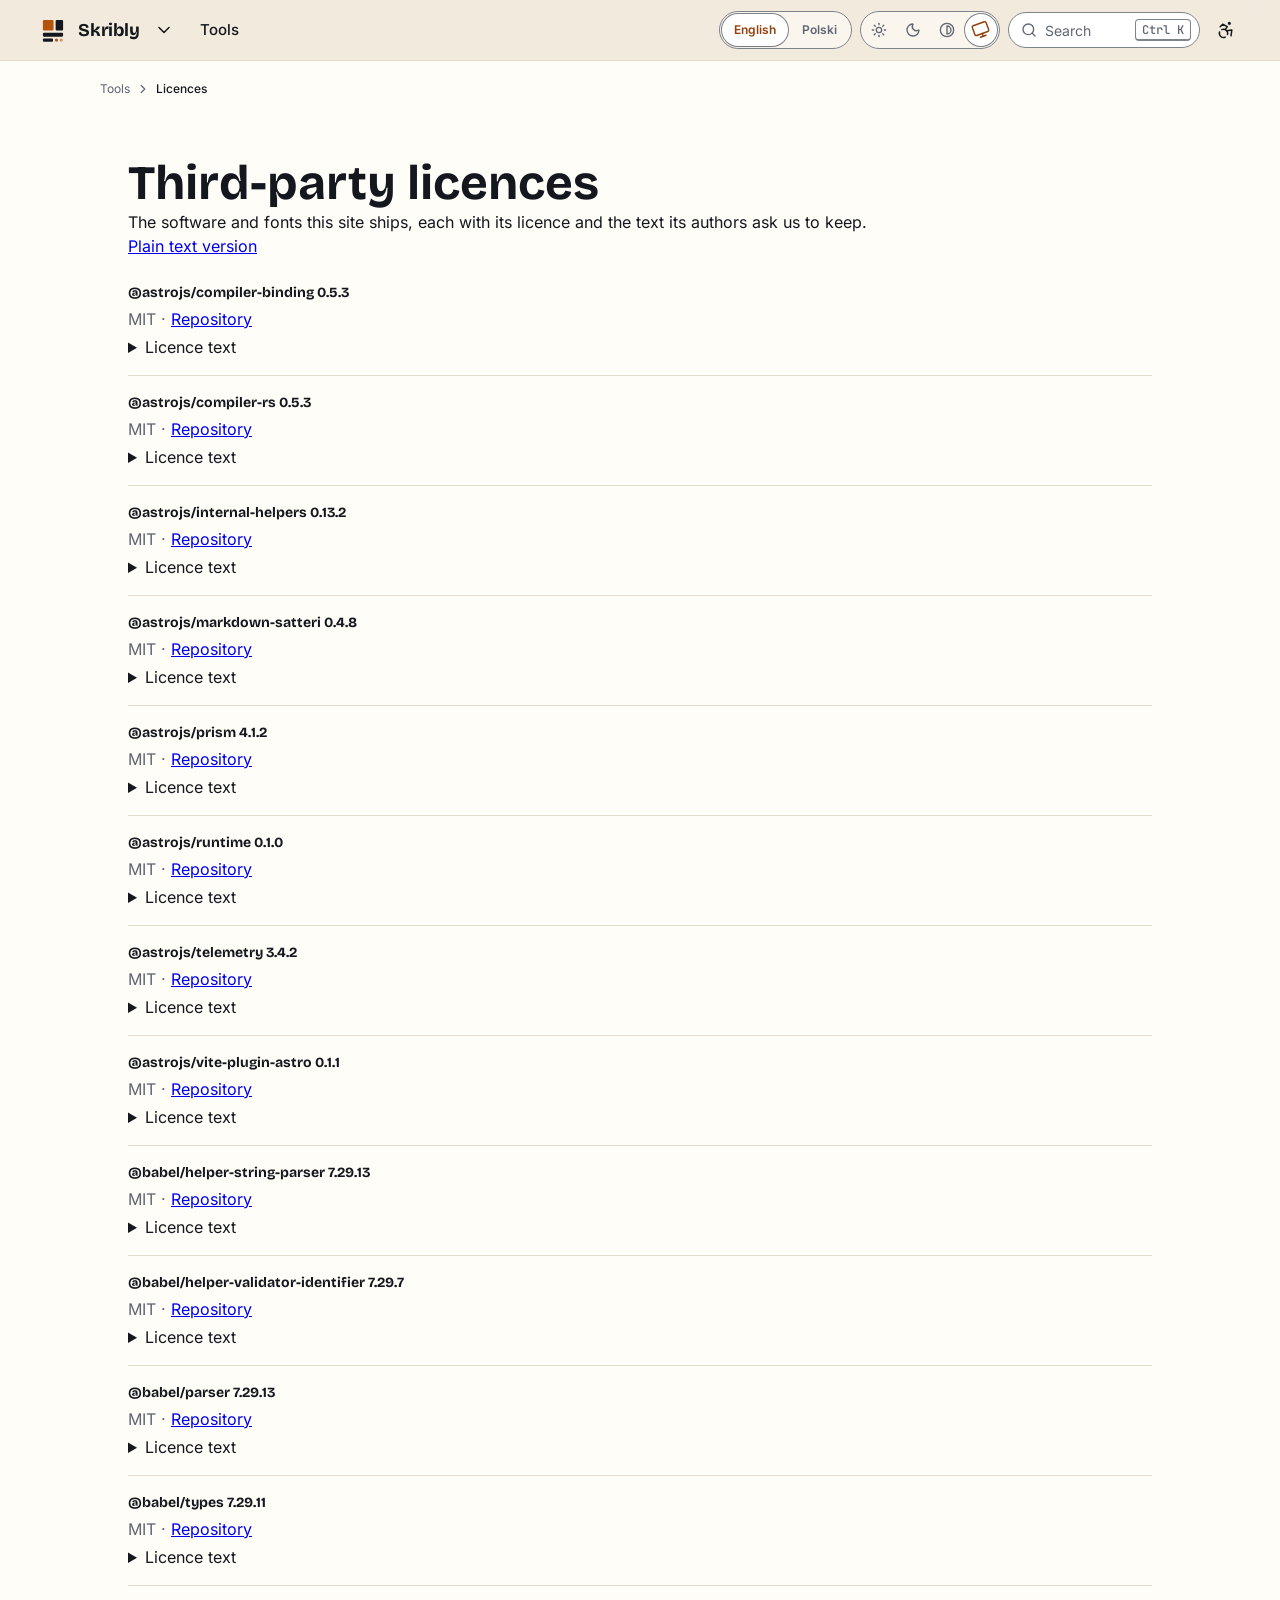
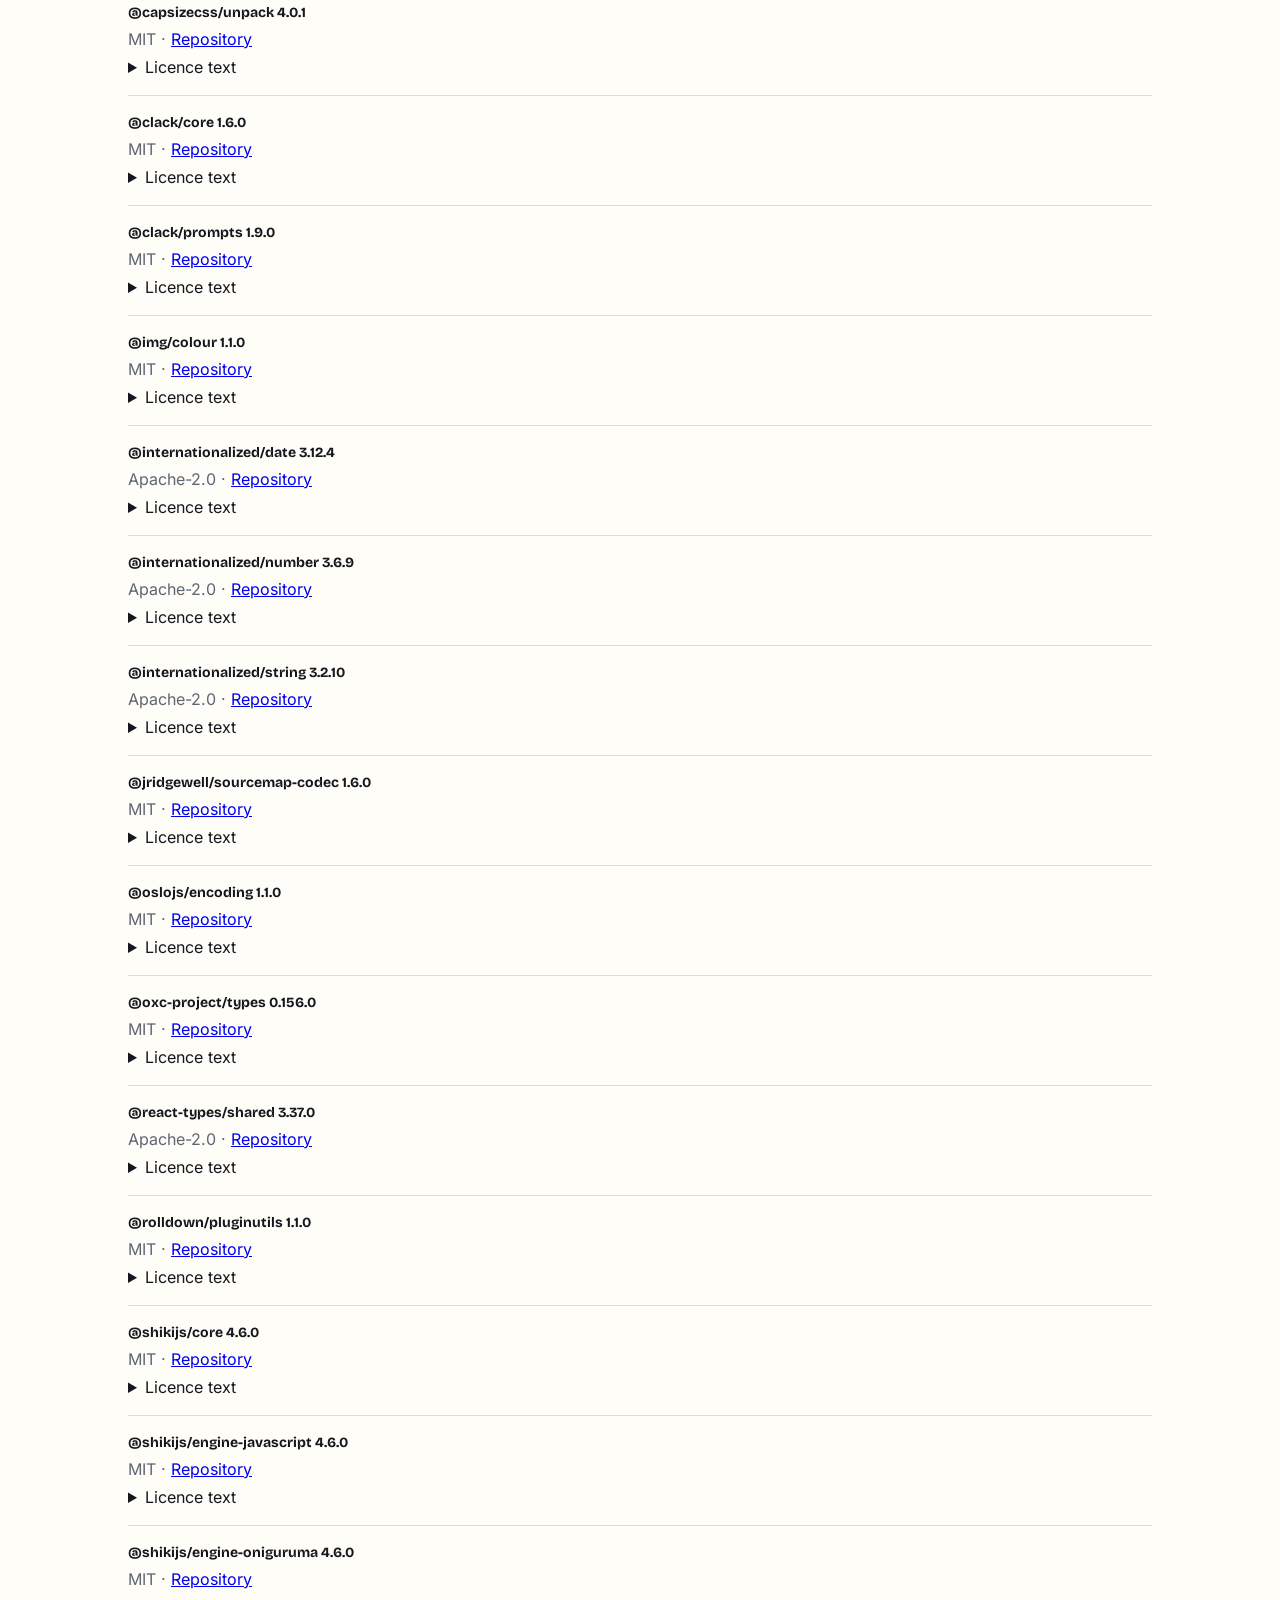
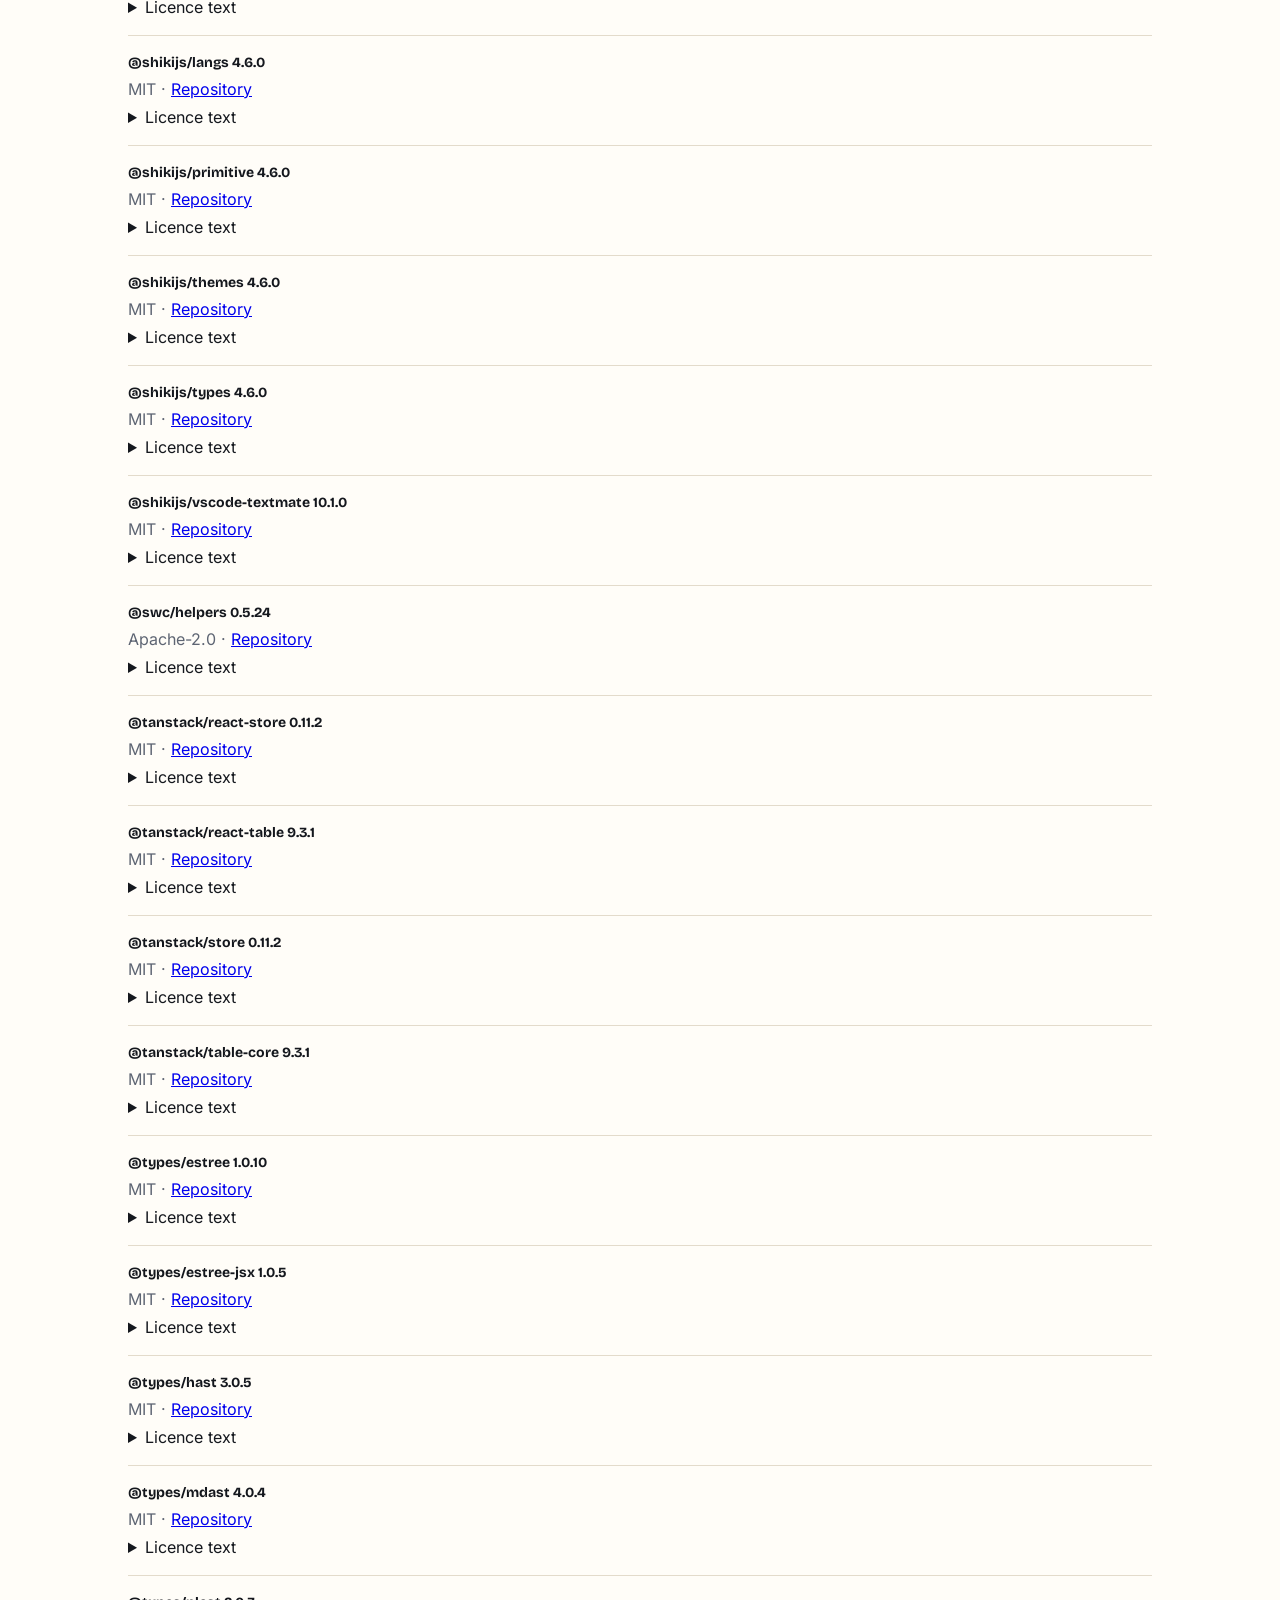
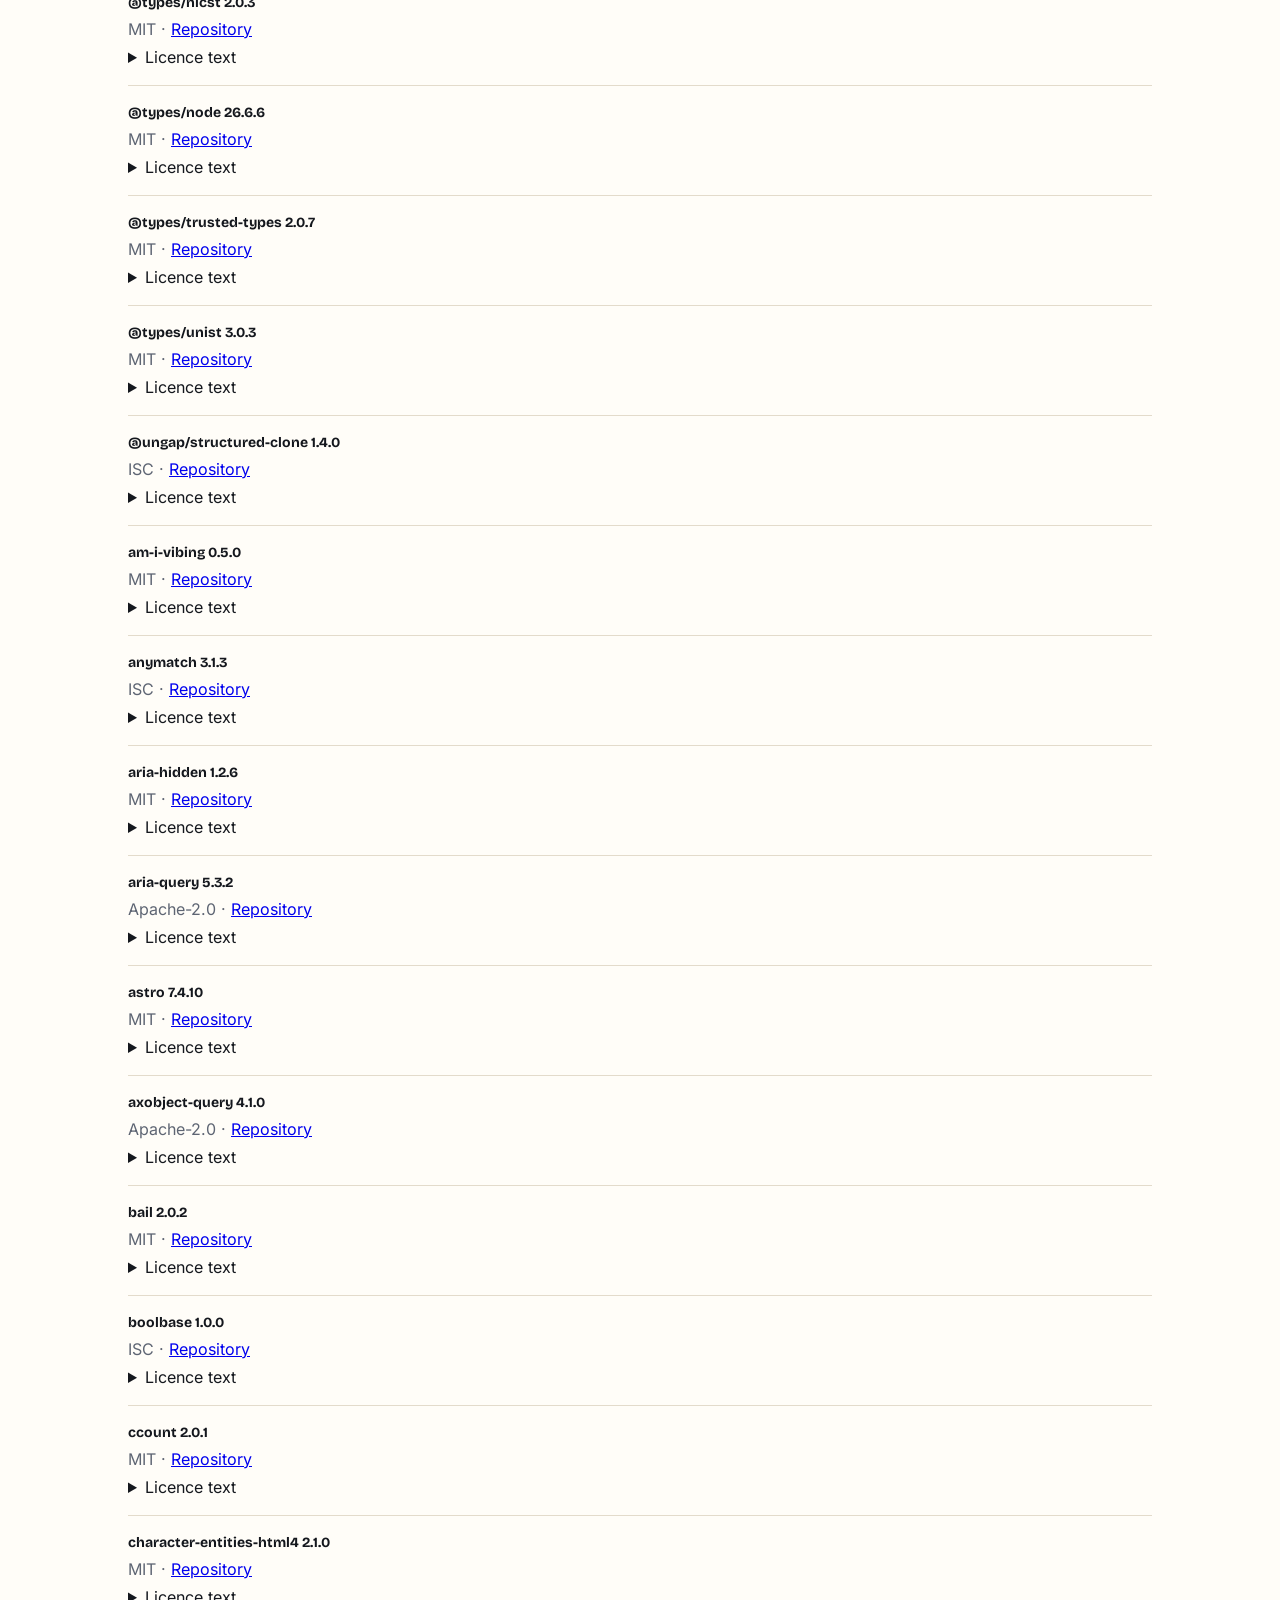
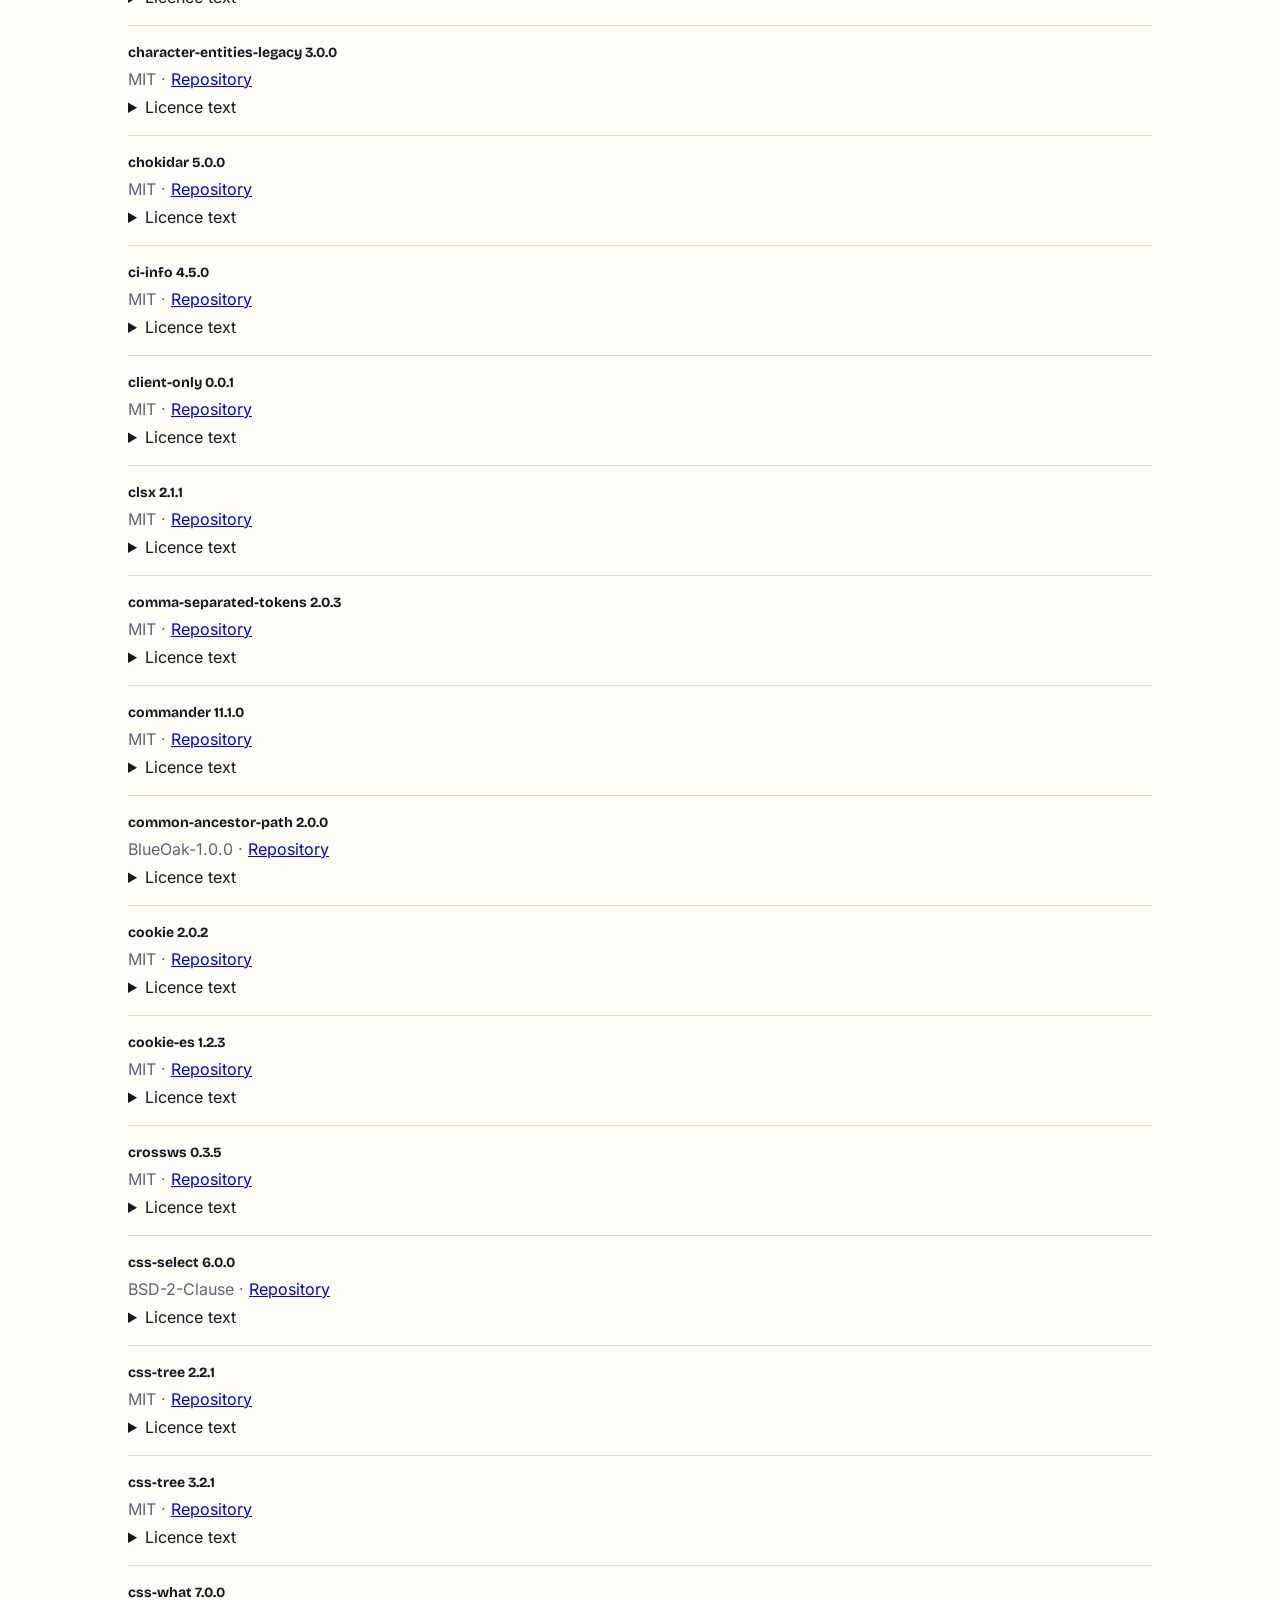
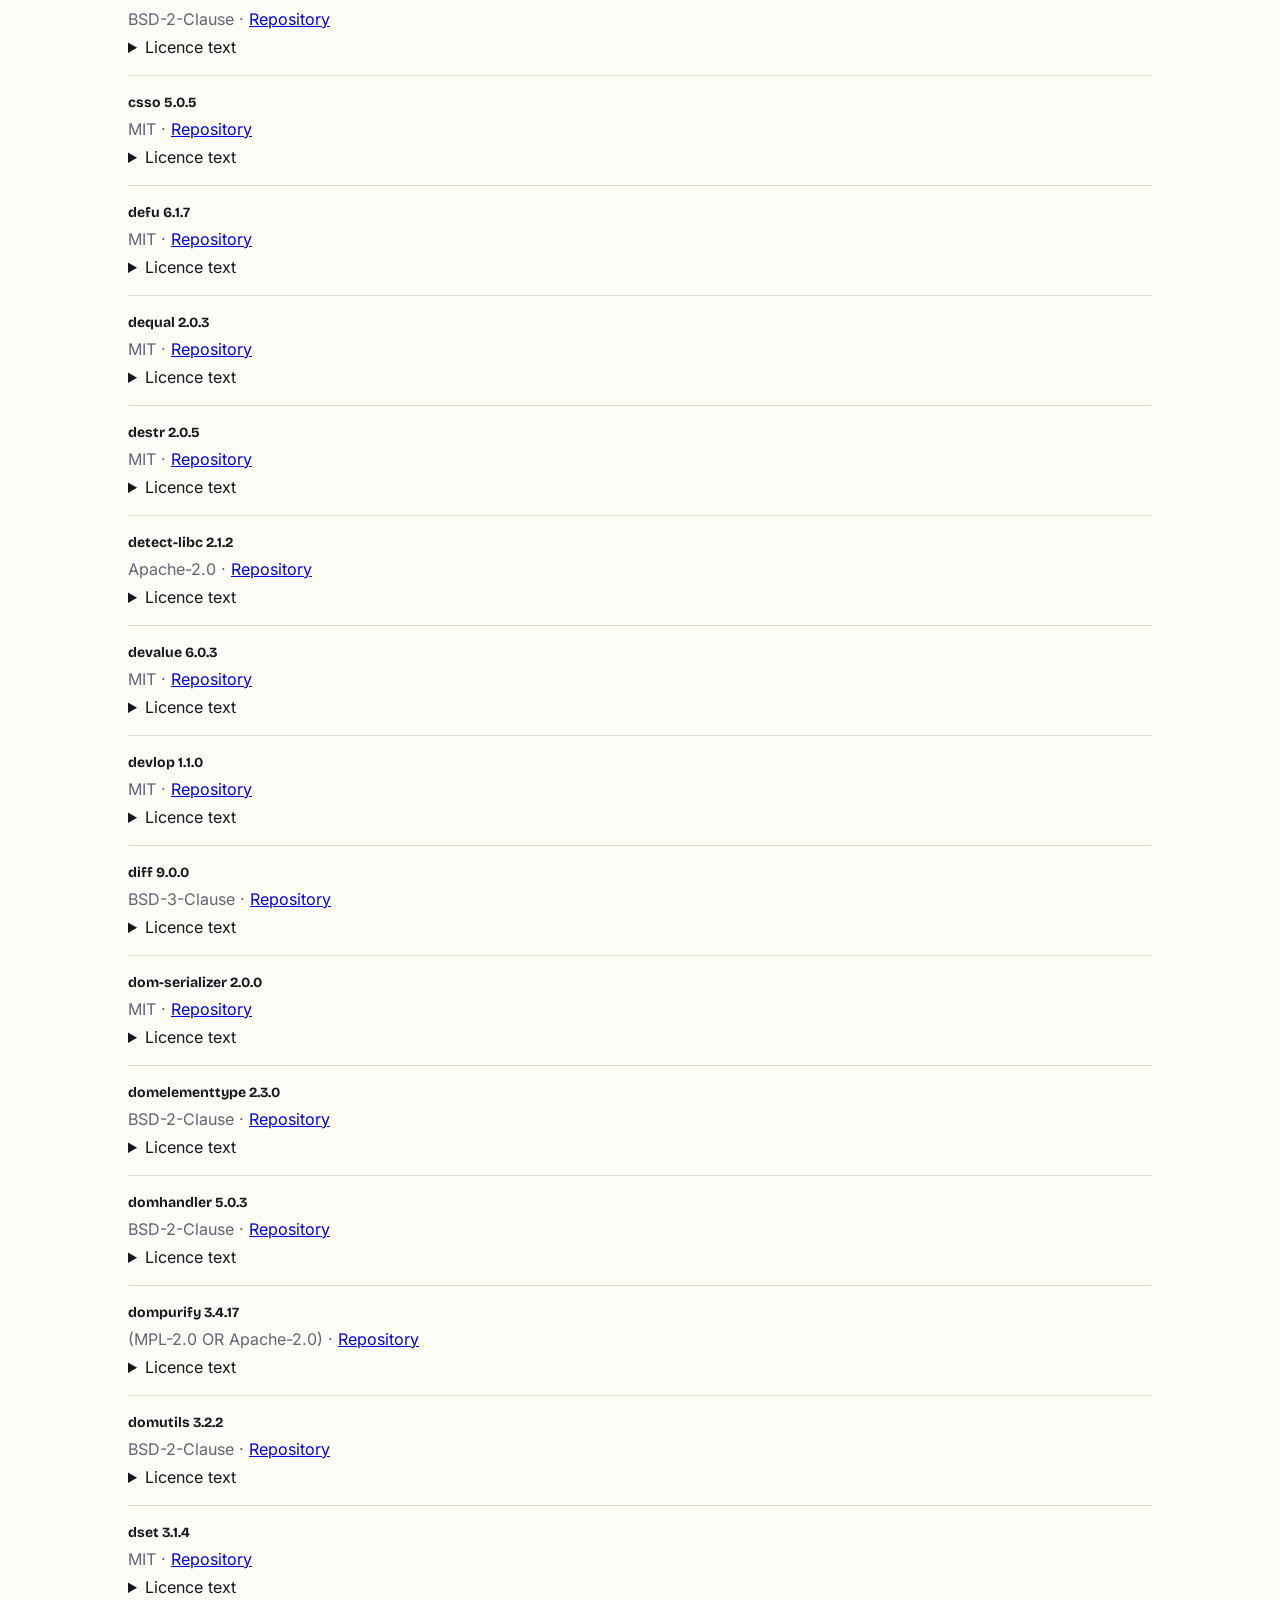
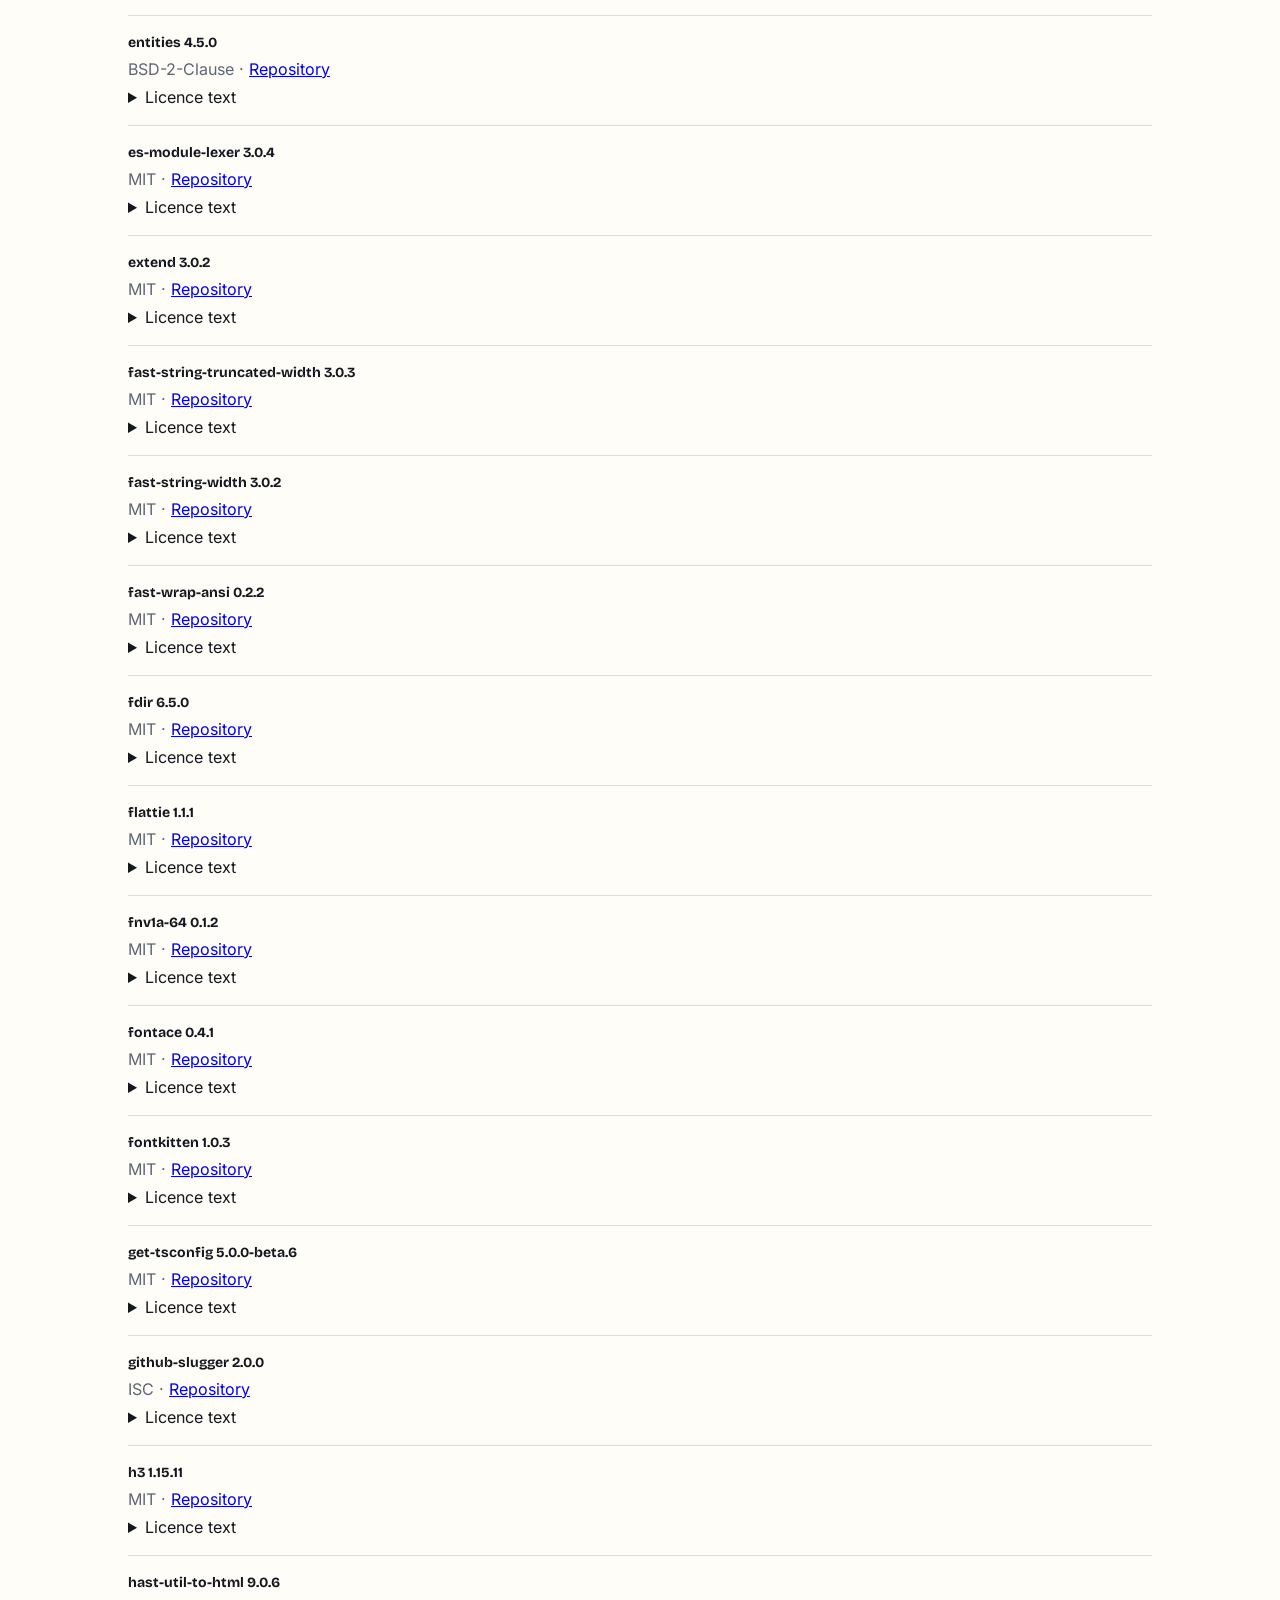
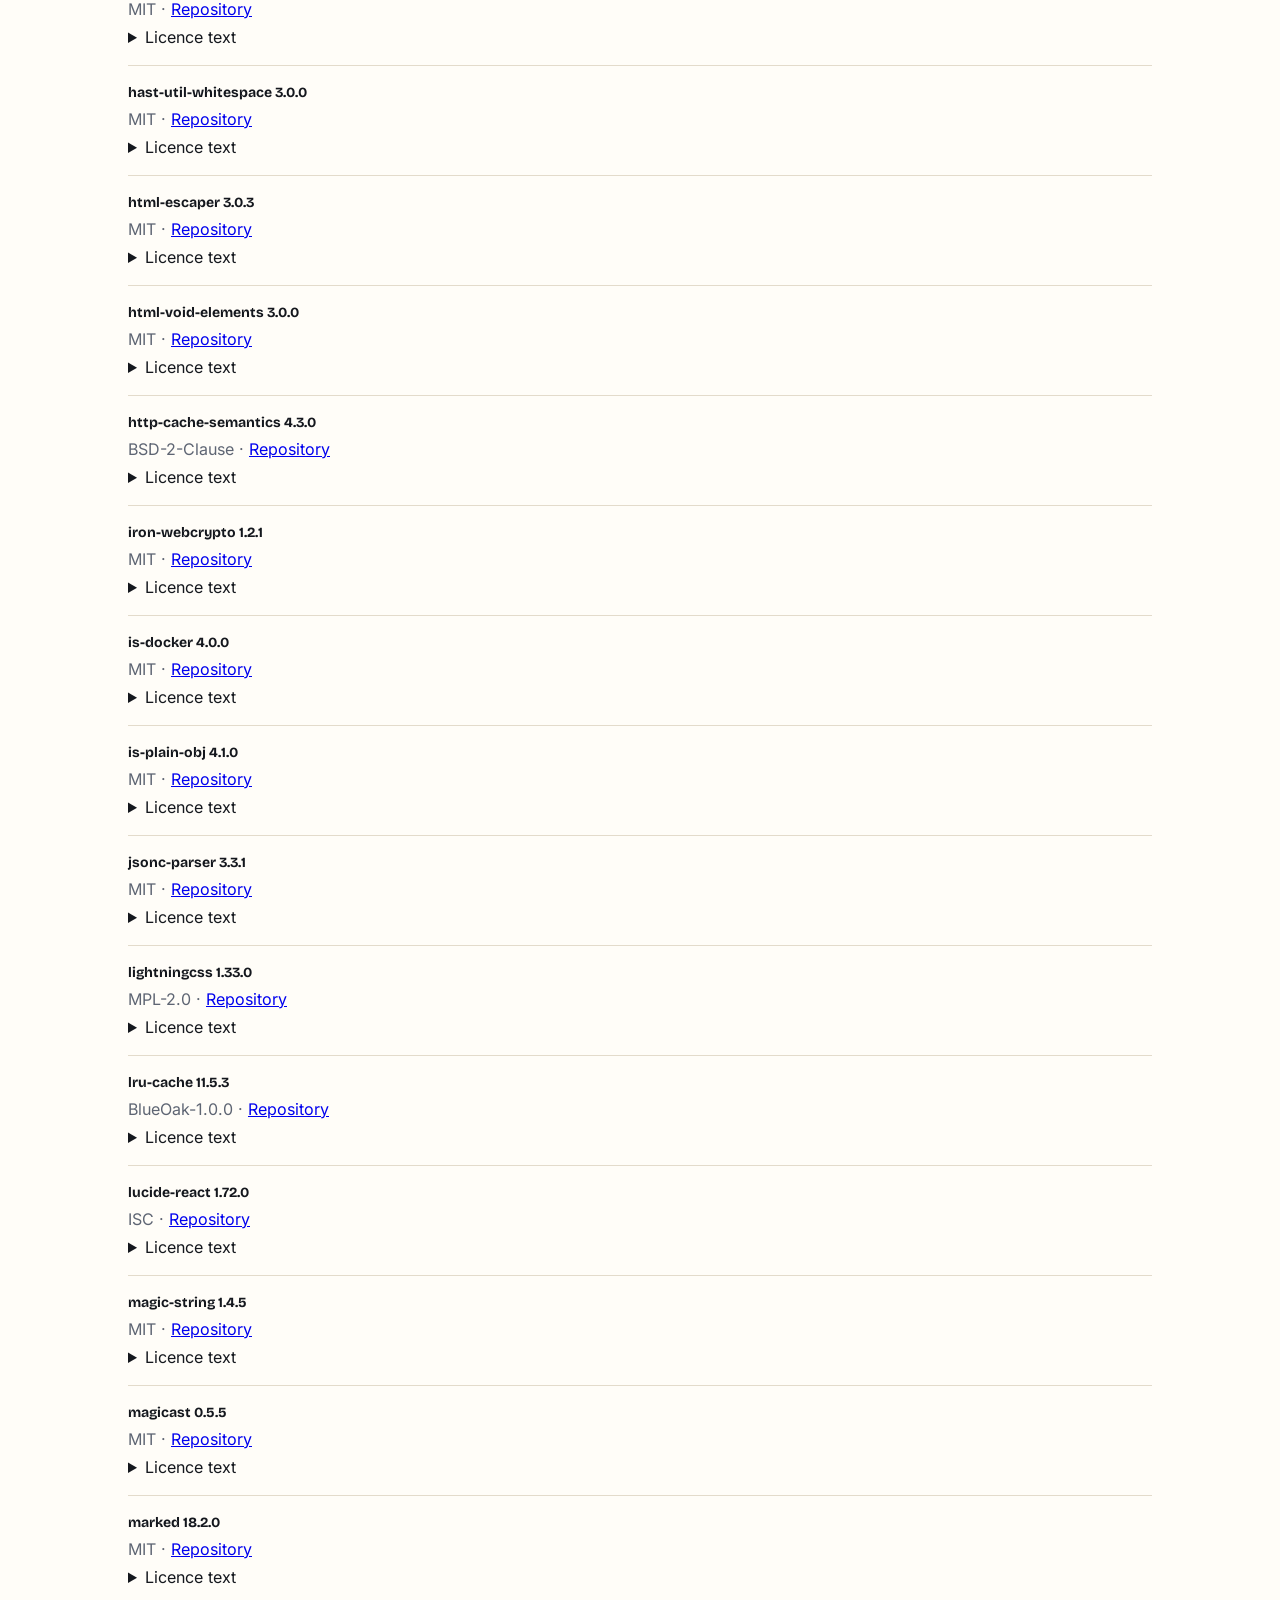
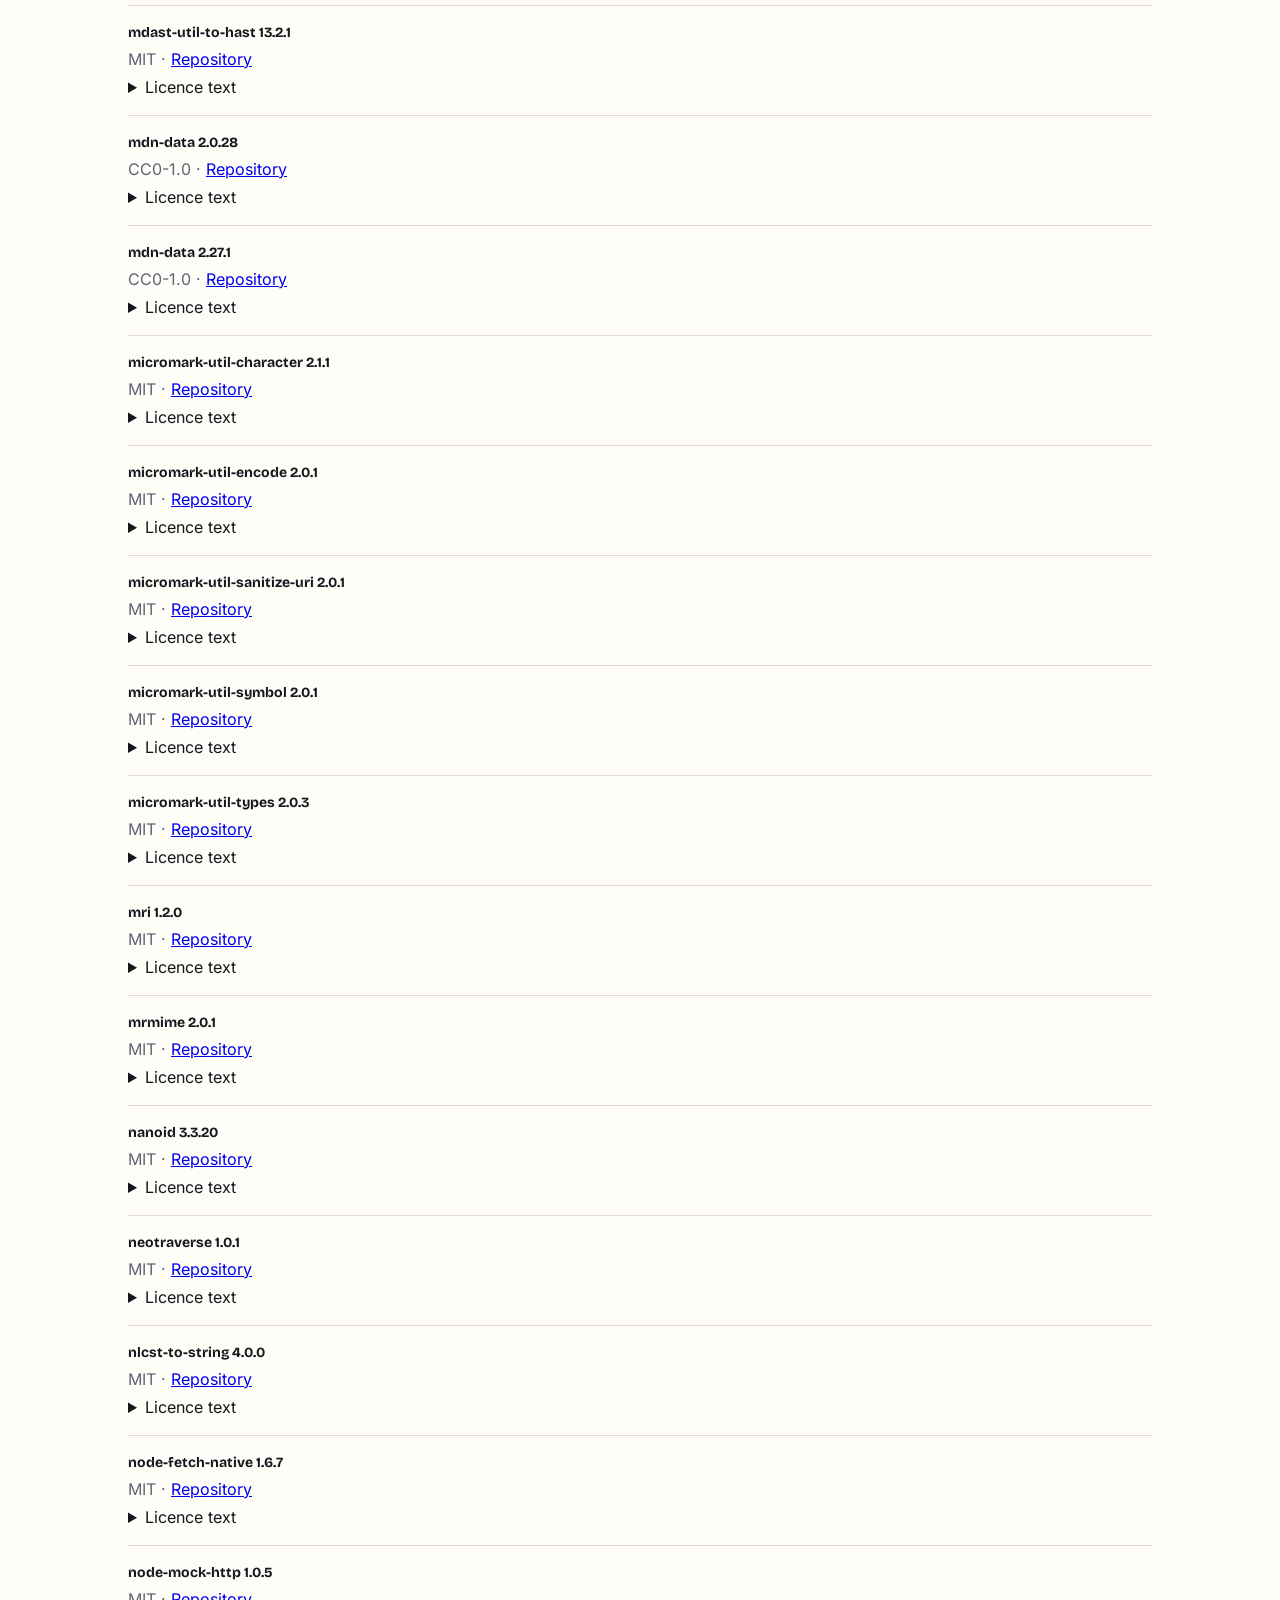
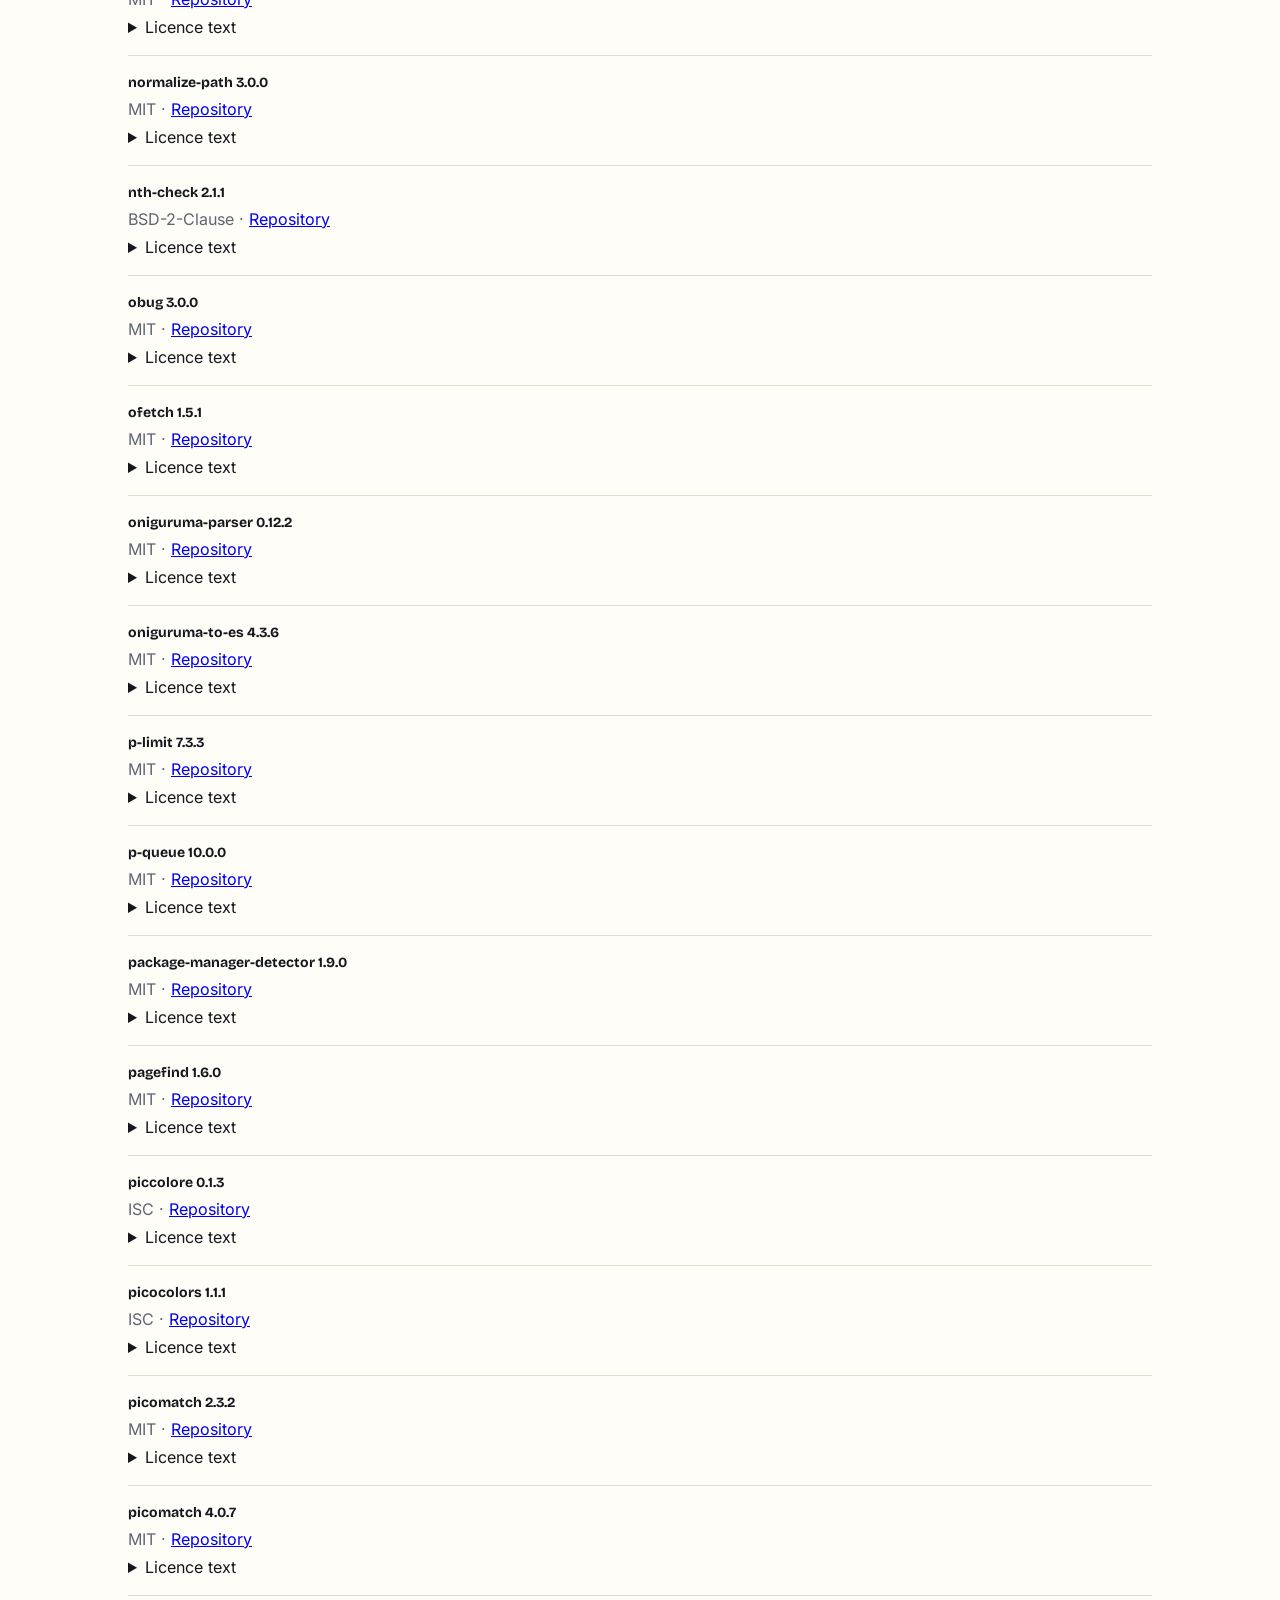
==== licenses/index.html @ b0a2fa97 "publish: page widths and kit sync" ====
<!DOCTYPE html><html lang="en" dir="ltr"><head><meta charset="utf-8"><meta name="viewport" content="width=device-width, initial-scale=1"><title>Licences | Skribly</title><meta name="description" content="The open source software and fonts that this site ships, each with its licence and its licence text."><link rel="canonical" href="https://tools.skribly.pl/licenses/"><link rel="alternate" hreflang="en" href="https://tools.skribly.pl/licenses/"><link rel="alternate" hreflang="pl" href="https://tools.skribly.pl/pl/licencje/"><link rel="alternate" hreflang="x-default" href="https://tools.skribly.pl/licenses/"><script src="/_astro/prepaint.iife.DfruCCWJ.js"></script><meta name="color-scheme" content="light dark"><meta name="theme-color" media="(prefers-color-scheme: light)" content="#fffdf8"><meta name="theme-color" media="(prefers-color-scheme: dark)" content="#111318"><meta name="referrer" content="strict-origin-when-cross-origin"><link rel="preload" href="/_astro/inter-latin-wght-normal.Dx4kXJAl.woff2" as="font" type="font/woff2" crossorigin><link rel="preload" href="/_astro/bricolage-grotesque-latin-wght-normal.DLoelf7F.woff2" as="font" type="font/woff2" crossorigin><link rel="icon" href="/_astro/skribly.Zs_Yda3L.svg" type="image/svg+xml"><meta property="og:type" content="website"><meta property="og:site_name" content="Skribly"><meta property="og:locale" content="en_GB"><meta property="og:url" content="https://tools.skribly.pl/licenses/"><meta property="og:title" content="Licences | Skribly"><meta property="og:description" content="The open source software and fonts that this site ships, each with its licence and its licence text."><meta name="twitter:card" content="summary"><meta name="twitter:title" content="Licences | Skribly"><meta name="twitter:description" content="The open source software and fonts that this site ships, each with its licence and its licence text."><script type="application/ld+json">{"@context":"https://schema.org","@graph":[{"@type":"Organization","@id":"https://skribly.pl/#organization","name":"Skribly","url":"https://skribly.pl/","logo":"https://skribly.pl/img/icons/icon-512.png","sameAs":["https://docs.skribly.pl/","https://ui.skribly.pl/"]},{"@type":"WebSite","@id":"https://tools.skribly.pl/#website","name":"Skribly","url":"https://tools.skribly.pl/","inLanguage":"en","description":"The open source software and fonts that this site ships, each with its licence and its licence text.","publisher":{"@id":"https://skribly.pl/#organization"}},{"@type":"WebPage","@id":"https://tools.skribly.pl/licenses/#page","url":"https://tools.skribly.pl/licenses/","name":"Licences | Skribly","description":"The open source software and fonts that this site ships, each with its licence and its licence text.","inLanguage":"en","isPartOf":{"@id":"https://tools.skribly.pl/#website"},"publisher":{"@id":"https://skribly.pl/#organization"}},{"@type":"BreadcrumbList","itemListElement":[{"@type":"ListItem","position":1,"name":"Tools","item":"https://tools.skribly.pl/"},{"@type":"ListItem","position":2,"name":"Licences","item":"https://tools.skribly.pl/licenses/"}]}]}</script><meta http-equiv="Content-Security-Policy" content="default-src 'none'; connect-src 'self'; script-src 'self' 'wasm-unsafe-eval'; style-src 'self'; img-src 'self' data:; font-src 'self'; manifest-src 'self'; media-src 'self'; base-uri 'none'; form-action https://newsletter.skribly.pl; upgrade-insecure-requests"><link rel="stylesheet" href="/_astro/Page.kqVum_m_.css"></head><body class="sk-page"><a class="sk-skip-link" href="#content">Skip to content</a><header class="sk-site-header sk-product--skribly" data-sk-header><div class="sk-container sk-container--wide sk-site-header__bar"><div class="sk-site-header__brand"><a class="sk-site-header__home" href="/" aria-label="Skribly, home page"><svg class="sk-logo sk-logo--skribly" viewBox="0 0 64 64" width="2.125rem" height="2.125rem" focusable="false" aria-hidden="true"><rect x="13" y="13" width="20" height="20" rx="2.5" fill="var(--sk-accent)"/><rect x="37" y="13" width="14" height="20" rx="2" fill="currentColor"/><rect x="13" y="37" width="38" height="7.5" rx="2" fill="currentColor"/><rect x="13" y="48" width="19" height="6" rx="2" fill="currentColor"/><circle cx="38.5" cy="51" r="3" fill="var(--sk-accent)"/><circle cx="47.5" cy="51" r="3" fill="var(--sk-accent)" opacity="0.55"/></svg><span class="sk-site-header__name">Skribly</span></a><details class="sk-dropdown sk-ecosystem"><summary class="sk-icon-button sk-ecosystem__toggle" aria-label="Switch product" title="Switch product"><svg class="sk-icon sk-dropdown__chevron" viewBox="0 0 24 24" focusable="false" data-icon="chevron.down" aria-hidden="true"><path d="m6 9 6 6 6-6"></path></svg></summary><div class="sk-dropdown__panel"><p class="sk-ecosystem__title" id="sk-ecosystem-skribly">Skribly products</p><ul class="sk-ecosystem__list" aria-labelledby="sk-ecosystem-skribly"><li><a class="sk-ecosystem__item sk-product--skribly" href="https://skribly.pl/" aria-current="true"><svg class="sk-logo sk-logo--skribly" viewBox="0 0 64 64" width="2.25rem" height="2.25rem" focusable="false" aria-hidden="true"><rect x="13" y="13" width="20" height="20" rx="2.5" fill="var(--sk-accent)"/><rect x="37" y="13" width="14" height="20" rx="2" fill="currentColor"/><rect x="13" y="37" width="38" height="7.5" rx="2" fill="currentColor"/><rect x="13" y="48" width="19" height="6" rx="2" fill="currentColor"/><circle cx="38.5" cy="51" r="3" fill="var(--sk-accent)"/><circle cx="47.5" cy="51" r="3" fill="var(--sk-accent)" opacity="0.55"/></svg><span><strong>Skribly</strong><span>One place for agents, tasks and rules</span></span><span class="sk-ecosystem__here">You are here</span></a></li><li><a class="sk-ecosystem__item sk-product--agent" href="https://agent.skribly.pl/"><svg class="sk-logo sk-logo--agent" viewBox="0 0 64 64" width="2.25rem" height="2.25rem" focusable="false" aria-hidden="true"><rect x="13" y="13" width="20" height="20" rx="2.5" fill="var(--sk-tool-agent)"/><rect x="37" y="13" width="14" height="20" rx="2" fill="currentColor"/><path d="M40.6 19.4l3.6 3.6-3.6 3.6M45.6 28.4h2.6" fill="none" stroke="var(--sk-bg)" stroke-width="2.4" stroke-linecap="round" stroke-linejoin="round"/><rect x="13" y="37" width="38" height="7.5" rx="2" fill="currentColor"/><rect x="13" y="48" width="19" height="6" rx="2" fill="currentColor"/><circle cx="38.5" cy="51" r="3" fill="var(--sk-tool-agent)"/><circle cx="47.5" cy="51" r="3" fill="var(--sk-tool-agent)" opacity="0.55"/></svg><span><strong>Skribly Agent</strong><span>Where agents work</span></span></a></li><li><a class="sk-ecosystem__item sk-product--tracker" href="https://skribly.pl/apps/skribly-tracker/"><svg class="sk-logo sk-logo--tracker" viewBox="0 0 64 64" width="2.25rem" height="2.25rem" focusable="false" aria-hidden="true"><rect x="13" y="13" width="20" height="20" rx="2.5" fill="var(--sk-tool-tracker)"/><rect x="37" y="13" width="14" height="20" rx="2" fill="currentColor"/><path d="M40.4 23.6l2.8 2.8 4.8-5.4" fill="none" stroke="var(--sk-bg)" stroke-width="2.4" stroke-linecap="round" stroke-linejoin="round"/><rect x="13" y="37" width="38" height="7.5" rx="2" fill="currentColor"/><rect x="13" y="48" width="19" height="6" rx="2" fill="currentColor"/><circle cx="38.5" cy="51" r="3" fill="var(--sk-tool-tracker)"/><circle cx="47.5" cy="51" r="3" fill="var(--sk-tool-tracker)" opacity="0.55"/></svg><span><strong>Skribly Tracker</strong><span>Where tasks begin</span></span></a></li><li><a class="sk-ecosystem__item sk-product--skills" href="https://skribly.pl/apps/agent-skills/"><svg class="sk-logo sk-logo--skills" viewBox="0 0 64 64" width="2.25rem" height="2.25rem" focusable="false" aria-hidden="true"><rect x="13" y="13" width="20" height="20" rx="2.5" fill="var(--sk-tool-skills)"/><rect x="37" y="13" width="14" height="20" rx="2" fill="currentColor"/><path d="M44 18.6v8.8M39.6 23h8.8" fill="none" stroke="var(--sk-bg)" stroke-width="2.4" stroke-linecap="round" stroke-linejoin="round"/><rect x="13" y="37" width="38" height="7.5" rx="2" fill="currentColor"/><rect x="13" y="48" width="19" height="6" rx="2" fill="currentColor"/><circle cx="38.5" cy="51" r="3" fill="var(--sk-tool-skills)"/><circle cx="47.5" cy="51" r="3" fill="var(--sk-tool-skills)" opacity="0.55"/></svg><span><strong>agent-skills</strong><span>Where the rules live</span></span></a></li><li><a class="sk-ecosystem__item sk-product--docs" href="https://docs.skribly.pl/"><svg class="sk-logo sk-logo--docs" viewBox="0 0 64 64" width="2.25rem" height="2.25rem" focusable="false" aria-hidden="true"><rect x="13" y="13" width="20" height="20" rx="2.5" fill="var(--sk-tool-docs)"/><rect x="37" y="13" width="14" height="20" rx="2" fill="currentColor"/><path d="M40.4 19h7.2M40.4 23h7.2M40.4 27h4.4" fill="none" stroke="var(--sk-bg)" stroke-width="2.4" stroke-linecap="round" stroke-linejoin="round"/><rect x="13" y="37" width="38" height="7.5" rx="2" fill="currentColor"/><rect x="13" y="48" width="19" height="6" rx="2" fill="currentColor"/><circle cx="38.5" cy="51" r="3" fill="var(--sk-tool-docs)"/><circle cx="47.5" cy="51" r="3" fill="var(--sk-tool-docs)" opacity="0.55"/></svg><span><strong>Skribly Docs</strong><span>Guides and reference</span></span></a></li><li><a class="sk-ecosystem__item sk-product--ui" href="https://ui.skribly.pl/"><svg class="sk-logo sk-logo--ui" viewBox="0 0 64 64" width="2.25rem" height="2.25rem" focusable="false" aria-hidden="true"><rect x="13" y="13" width="20" height="20" rx="2.5" fill="var(--sk-tool-ui)"/><rect x="37" y="13" width="14" height="20" rx="2" fill="currentColor"/><path d="M41.2 19.6h.01M46.8 19.6h.01M41.2 25.4h.01M46.8 25.4h.01" fill="none" stroke="var(--sk-bg)" stroke-width="2.4" stroke-linecap="round" stroke-linejoin="round"/><rect x="13" y="37" width="38" height="7.5" rx="2" fill="currentColor"/><rect x="13" y="48" width="19" height="6" rx="2" fill="currentColor"/><circle cx="38.5" cy="51" r="3" fill="var(--sk-tool-ui)"/><circle cx="47.5" cy="51" r="3" fill="var(--sk-tool-ui)" opacity="0.55"/></svg><span><strong>Skribly UI</strong><span>Tokens and components</span></span></a></li></ul><p class="sk-ecosystem__title" id="sk-ecosystem-skribly-channels">Stay up to date</p><ul class="sk-ecosystem__list" aria-labelledby="sk-ecosystem-skribly-channels"><li><a class="sk-ecosystem__item sk-product--newsletter" href="https://newsletter.skribly.pl/"><svg class="sk-logo sk-logo--newsletter" viewBox="0 0 64 64" width="2.25rem" height="2.25rem" focusable="false" aria-hidden="true"><rect x="13" y="13" width="20" height="20" rx="2.5" fill="var(--sk-tool-newsletter)"/><rect x="37" y="13" width="14" height="20" rx="2" fill="currentColor"/><path d="M40.2 19.6h7.6v6.8h-7.6zM40.6 20.2l3.4 2.8 3.4-2.8" fill="none" stroke="var(--sk-bg)" stroke-width="2.4" stroke-linecap="round" stroke-linejoin="round"/><rect x="13" y="37" width="38" height="7.5" rx="2" fill="currentColor"/><rect x="13" y="48" width="19" height="6" rx="2" fill="currentColor"/><circle cx="38.5" cy="51" r="3" fill="var(--sk-tool-newsletter)"/><circle cx="47.5" cy="51" r="3" fill="var(--sk-tool-newsletter)" opacity="0.55"/></svg><span><strong>Skribly Newsletter</strong><span>AI news every week, each with its source</span></span></a></li></ul><p class="sk-ecosystem__title" id="sk-ecosystem-skribly-services">Services</p><ul class="sk-ecosystem__list" aria-labelledby="sk-ecosystem-skribly-services"><li><a class="sk-ecosystem__item sk-product--status" href="https://status.skribly.pl/"><svg class="sk-logo sk-logo--status" viewBox="0 0 64 64" width="2.25rem" height="2.25rem" focusable="false" aria-hidden="true"><rect x="13" y="13" width="20" height="20" rx="2.5" fill="var(--sk-tool-status)"/><rect x="37" y="13" width="14" height="20" rx="2" fill="currentColor"/><path d="M39.6 23.6h2.2l1.4-3.6 2.4 6.8 1.4-3.2h1.4" fill="none" stroke="var(--sk-bg)" stroke-width="2.4" stroke-linecap="round" stroke-linejoin="round"/><rect x="13" y="37" width="38" height="7.5" rx="2" fill="currentColor"/><rect x="13" y="48" width="19" height="6" rx="2" fill="currentColor"/><circle cx="38.5" cy="51" r="3" fill="var(--sk-tool-status)"/><circle cx="47.5" cy="51" r="3" fill="var(--sk-tool-status)" opacity="0.55"/></svg><span><strong>Skribly Status</strong><span>Is every service up</span></span></a></li><li><a class="sk-ecosystem__item sk-product--trust" href="https://trust.skribly.pl/"><svg class="sk-logo sk-logo--trust" viewBox="0 0 64 64" width="2.25rem" height="2.25rem" focusable="false" aria-hidden="true"><rect x="13" y="13" width="20" height="20" rx="2.5" fill="var(--sk-tool-trust)"/><rect x="37" y="13" width="14" height="20" rx="2" fill="currentColor"/><path d="M41.8 22.6v-3h4.4v3M40.8 24.2h6.4v2.8h-6.4z" fill="none" stroke="var(--sk-bg)" stroke-width="2.4" stroke-linecap="round" stroke-linejoin="round"/><rect x="13" y="37" width="38" height="7.5" rx="2" fill="currentColor"/><rect x="13" y="48" width="19" height="6" rx="2" fill="currentColor"/><circle cx="38.5" cy="51" r="3" fill="var(--sk-tool-trust)"/><circle cx="47.5" cy="51" r="3" fill="var(--sk-tool-trust)" opacity="0.55"/></svg><span><strong>Skribly Trust</strong><span>Security, privacy and accessibility</span></span></a></li><li><a class="sk-ecosystem__item sk-product--tools" href="https://tools.skribly.pl/"><svg class="sk-logo sk-logo--tools" viewBox="0 0 64 64" width="2.25rem" height="2.25rem" focusable="false" aria-hidden="true"><rect x="13" y="13" width="20" height="20" rx="2.5" fill="var(--sk-tool-tools)"/><rect x="37" y="13" width="14" height="20" rx="2" fill="currentColor"/><path d="M40.8 27.2L46 22M43.8 19.8l4.4 4.4" fill="none" stroke="var(--sk-bg)" stroke-width="2.4" stroke-linecap="round" stroke-linejoin="round"/><rect x="13" y="37" width="38" height="7.5" rx="2" fill="currentColor"/><rect x="13" y="48" width="19" height="6" rx="2" fill="currentColor"/><circle cx="38.5" cy="51" r="3" fill="var(--sk-tool-tools)"/><circle cx="47.5" cy="51" r="3" fill="var(--sk-tool-tools)" opacity="0.55"/></svg><span><strong>Skribly Tools</strong><span>Small tools in the browser</span></span></a></li><li><a class="sk-ecosystem__item sk-product--projects" href="https://projects.skribly.pl/"><svg class="sk-logo sk-logo--projects" viewBox="0 0 64 64" width="2.25rem" height="2.25rem" focusable="false" aria-hidden="true"><rect x="13" y="13" width="20" height="20" rx="2.5" fill="var(--sk-tool-projects)"/><rect x="37" y="13" width="14" height="20" rx="2" fill="currentColor"/><path d="M40.4 21.8h4.8v4.8h-4.8zM43 21.8v-2.6h4.8v4.8h-2.6" fill="none" stroke="var(--sk-bg)" stroke-width="2.4" stroke-linecap="round" stroke-linejoin="round"/><rect x="13" y="37" width="38" height="7.5" rx="2" fill="currentColor"/><rect x="13" y="48" width="19" height="6" rx="2" fill="currentColor"/><circle cx="38.5" cy="51" r="3" fill="var(--sk-tool-projects)"/><circle cx="47.5" cy="51" r="3" fill="var(--sk-tool-projects)" opacity="0.55"/></svg><span><strong>Skribly Projects</strong><span>Every part and how far it is</span></span></a></li><li><a class="sk-ecosystem__item sk-product--discord" href="https://dc.skribly.pl/"><svg class="sk-icon sk-icon--duo sk-ecosystem__icon" viewBox="0 0 24 24" focusable="false" data-icon="content.comment" aria-hidden="true"><g class="sk-icon__fill"><path d="M22 17a2 2 0 0 1-2 2H6.828a2 2 0 0 0-1.414.586l-2.202 2.202A.71.71 0 0 1 2 21.286V5a2 2 0 0 1 2-2h16a2 2 0 0 1 2 2z"></path></g><path d="M22 17a2 2 0 0 1-2 2H6.828a2 2 0 0 0-1.414.586l-2.202 2.202A.71.71 0 0 1 2 21.286V5a2 2 0 0 1 2-2h16a2 2 0 0 1 2 2z"></path></svg><span><strong>Discord</strong><span>Talk with the people who build Skribly</span></span></a></li></ul></div></details></div><div class="sk-site-header__quick"><button class="sk-search-button sk-site-header__wide" type="button" data-sk-search-open data-sk-needs-js aria-haspopup="dialog" aria-controls="sk-search" aria-keyshortcuts="Control+K /"><svg class="sk-icon" viewBox="0 0 24 24" focusable="false" data-icon="action.search" aria-hidden="true"><g class="sk-icon__fill"><circle cx="11" cy="11" r="8"></circle></g><path d="m21 21-4.34-4.34"></path><circle cx="11" cy="11" r="8"></circle></svg><span>Search</span><kbd class="sk-kbd" aria-hidden="true">Ctrl K</kbd></button><button class="sk-icon-button sk-site-header__narrow" type="button" data-sk-search-open data-sk-needs-js aria-label="Search" aria-haspopup="dialog" aria-controls="sk-search" aria-keyshortcuts="Control+K /"><svg class="sk-icon" viewBox="0 0 24 24" focusable="false" data-icon="action.search" aria-hidden="true"><g class="sk-icon__fill"><circle cx="11" cy="11" r="8"></circle></g><path d="m21 21-4.34-4.34"></path><circle cx="11" cy="11" r="8"></circle></svg></button><button class="sk-icon-button" type="button" data-sk-a11y-open data-sk-needs-js aria-controls="sk-a11y-panel" aria-expanded="false" aria-label="Accessibility" title="Open accessibility settings"><svg class="sk-icon" viewBox="0 0 24 24" focusable="false" data-icon="nav.accessibility" aria-hidden="true"><g class="sk-icon__fill"><circle cx="16" cy="4" r="1"></circle></g><circle cx="16" cy="4" r="1"></circle><path d="m18 19 1-7-6 1"></path><path d="m5 8 3-3 5.5 3-2.36 3.5"></path><path d="M4.24 14.5a5 5 0 0 0 6.88 6"></path><path d="M13.76 17.5a5 5 0 0 0-6.88-6"></path></svg></button><button class="sk-icon-button sk-site-header__menu-toggle" type="button" data-sk-menu-toggle data-sk-needs-js aria-expanded="false" aria-controls="sk-site-drawer-skribly" aria-label="Menu" data-open="Menu" data-close="Close menu"><span class="sk-burger" aria-hidden="true"><span></span><span></span><span></span></span></button></div><div class="sk-site-header__drawer" id="sk-site-drawer-skribly"><nav class="sk-site-nav" aria-label="Main navigation"><ul class="sk-site-nav__list"><li><a class="sk-site-nav__link" href="/">Tools</a></li></ul></nav><div class="sk-site-header__tools"><nav class="sk-language-switch" aria-label="Language"><ul><li><span lang="en" aria-current="true">English</span></li><li><a href="/pl/licencje/" lang="pl" hreflang="pl">Polski</a></li></ul></nav><fieldset class="sk-theme-switch" data-sk-theme-switch><legend class="sk-visually-hidden">Theme</legend><label title="Light"><input type="radio" name="sk-theme-5xsv0i" value="light"><svg class="sk-icon" viewBox="0 0 24 24" focusable="false" data-icon="theme.light" aria-hidden="true"><g class="sk-icon__fill"><circle cx="12" cy="12" r="4"></circle></g><circle cx="12" cy="12" r="4"></circle><path d="M12 2v2"></path><path d="M12 20v2"></path><path d="m4.93 4.93 1.41 1.41"></path><path d="m17.66 17.66 1.41 1.41"></path><path d="M2 12h2"></path><path d="M20 12h2"></path><path d="m6.34 17.66-1.41 1.41"></path><path d="m19.07 4.93-1.41 1.41"></path></svg><span class="sk-visually-hidden">Light</span></label><label title="Dark"><input type="radio" name="sk-theme-5xsv0i" value="dark"><svg class="sk-icon" viewBox="0 0 24 24" focusable="false" data-icon="theme.dark" aria-hidden="true"><g class="sk-icon__fill"><path d="M20.985 12.486a9 9 0 1 1-9.473-9.472c.405-.022.617.46.402.803a6 6 0 0 0 8.268 8.268c.344-.215.825-.004.803.401"></path></g><path d="M20.985 12.486a9 9 0 1 1-9.473-9.472c.405-.022.617.46.402.803a6 6 0 0 0 8.268 8.268c.344-.215.825-.004.803.401"></path></svg><span class="sk-visually-hidden">Dark</span></label><label title="High contrast"><input type="radio" name="sk-theme-5xsv0i" value="contrast"><svg class="sk-icon" viewBox="0 0 24 24" focusable="false" data-icon="theme.contrast" aria-hidden="true"><g class="sk-icon__fill"><circle cx="12" cy="12" r="10"></circle><path d="M12 18a6 6 0 0 0 0-12v12z"></path></g><circle cx="12" cy="12" r="10"></circle><path d="M12 18a6 6 0 0 0 0-12v12z"></path></svg><span class="sk-visually-hidden">High contrast</span></label><label title="System"><input type="radio" name="sk-theme-5xsv0i" value="system" checked><svg class="sk-icon" viewBox="0 0 24 24" focusable="false" data-icon="theme.system" aria-hidden="true"><g class="sk-icon__fill"><rect rx="2" x="2" y="3" width="20" height="14"></rect></g><rect rx="2" x="2" y="3" width="20" height="14"></rect><line x1="8" y1="21" x2="16" y2="21"></line><line x1="12" y1="17" x2="12" y2="21"></line></svg><span class="sk-visually-hidden">System</span></label></fieldset><script type="module" src="/_astro/ThemeSwitch.astro_astro_type_script_index_0_lang.CFWxGLRv.js"></script></div></div></div></header><script type="module" src="/_astro/SiteHeader.astro_astro_type_script_index_0_lang.C7ESqmu-.js"></script><main class="sk-page__main sk-page__main--default" id="content" tabindex="-1" data-pagefind-body><nav class="sk-breadcrumbs" aria-label="Breadcrumb" data-pagefind-ignore><ol><li><a href="/">Tools</a></li><li><span aria-current="page">Licences</span></li></ol></nav><div class="site-main" data-pagefind-body><div class="sk-container page-section"><section class="sk-licenses" aria-labelledby="sk-licenses-title"><h1 id="sk-licenses-title">Third-party licences</h1><p>The software and fonts this site ships, each with its licence and the text its authors ask us to keep.</p><p><a href="/third-party-licenses.txt">Plain text version</a></p><ul class="sk-licenses__list"><li class="sk-licenses__item"><h2>@astrojs/compiler-binding 0.5.3</h2><p><span>MIT</span> · <a href="https://github.com/withastro/compiler-rs" rel="noopener">Repository</a></p><details><summary>Licence text</summary><h3>LICENSE</h3><pre tabindex="0">MIT License

Copyright (c) 2026 [Astro contributors](https://github.com/withastro/compiler/graphs/contributors)

Permission is hereby granted, free of charge, to any person obtaining a copy
of this software and associated documentation files (the &quot;Software&quot;), to deal
in the Software without restriction, including without limitation the rights
to use, copy, modify, merge, publish, distribute, sublicense, and/or sell
copies of the Software, and to permit persons to whom the Software is
furnished to do so, subject to the following conditions:

The above copyright notice and this permission notice shall be included in all
copies or substantial portions of the Software.

THE SOFTWARE IS PROVIDED &quot;AS IS&quot;, WITHOUT WARRANTY OF ANY KIND, EXPRESS OR
IMPLIED, INCLUDING BUT NOT LIMITED TO THE WARRANTIES OF MERCHANTABILITY,
FITNESS FOR A PARTICULAR PURPOSE AND NONINFRINGEMENT. IN NO EVENT SHALL THE
AUTHORS OR COPYRIGHT HOLDERS BE LIABLE FOR ANY CLAIM, DAMAGES OR OTHER
LIABILITY, WHETHER IN AN ACTION OF CONTRACT, TORT OR OTHERWISE, ARISING FROM,
OUT OF OR IN CONNECTION WITH THE SOFTWARE OR THE USE OR OTHER DEALINGS IN THE
SOFTWARE.</pre></details></li><li class="sk-licenses__item"><h2>@astrojs/compiler-rs 0.5.3</h2><p><span>MIT</span> · <a href="https://github.com/withastro/compiler-rs" rel="noopener">Repository</a></p><details><summary>Licence text</summary><h3>LICENSE</h3><pre tabindex="0">MIT License

Copyright (c) 2026 [Astro contributors](https://github.com/withastro/compiler/graphs/contributors)

Permission is hereby granted, free of charge, to any person obtaining a copy
of this software and associated documentation files (the &quot;Software&quot;), to deal
in the Software without restriction, including without limitation the rights
to use, copy, modify, merge, publish, distribute, sublicense, and/or sell
copies of the Software, and to permit persons to whom the Software is
furnished to do so, subject to the following conditions:

The above copyright notice and this permission notice shall be included in all
copies or substantial portions of the Software.

THE SOFTWARE IS PROVIDED &quot;AS IS&quot;, WITHOUT WARRANTY OF ANY KIND, EXPRESS OR
IMPLIED, INCLUDING BUT NOT LIMITED TO THE WARRANTIES OF MERCHANTABILITY,
FITNESS FOR A PARTICULAR PURPOSE AND NONINFRINGEMENT. IN NO EVENT SHALL THE
AUTHORS OR COPYRIGHT HOLDERS BE LIABLE FOR ANY CLAIM, DAMAGES OR OTHER
LIABILITY, WHETHER IN AN ACTION OF CONTRACT, TORT OR OTHERWISE, ARISING FROM,
OUT OF OR IN CONNECTION WITH THE SOFTWARE OR THE USE OR OTHER DEALINGS IN THE
SOFTWARE.</pre></details></li><li class="sk-licenses__item"><h2>@astrojs/internal-helpers 0.13.2</h2><p><span>MIT</span> · <a href="https://github.com/withastro/astro" rel="noopener">Repository</a></p><details><summary>Licence text</summary><h3>LICENSE</h3><pre tabindex="0">MIT License

Copyright (c) 2021 Fred K. Schott

Permission is hereby granted, free of charge, to any person obtaining a copy
of this software and associated documentation files (the &quot;Software&quot;), to deal
in the Software without restriction, including without limitation the rights
to use, copy, modify, merge, publish, distribute, sublicense, and/or sell
copies of the Software, and to permit persons to whom the Software is
furnished to do so, subject to the following conditions:

The above copyright notice and this permission notice shall be included in all
copies or substantial portions of the Software.

THE SOFTWARE IS PROVIDED &quot;AS IS&quot;, WITHOUT WARRANTY OF ANY KIND, EXPRESS OR
IMPLIED, INCLUDING BUT NOT LIMITED TO THE WARRANTIES OF MERCHANTABILITY,
FITNESS FOR A PARTICULAR PURPOSE AND NONINFRINGEMENT. IN NO EVENT SHALL THE
AUTHORS OR COPYRIGHT HOLDERS BE LIABLE FOR ANY CLAIM, DAMAGES OR OTHER
LIABILITY, WHETHER IN AN ACTION OF CONTRACT, TORT OR OTHERWISE, ARISING FROM,
OUT OF OR IN CONNECTION WITH THE SOFTWARE OR THE USE OR OTHER DEALINGS IN THE
SOFTWARE.

&quot;&quot;&quot;
This license applies to parts of the `packages/create-astro` and `packages/astro` subdirectories originating from the https://github.com/sveltejs/kit repository:

Copyright (c) 2020 [these people](https://github.com/sveltejs/kit/graphs/contributors)

Permission is hereby granted, free of charge, to any person obtaining a copy of this software and associated documentation files (the &quot;Software&quot;), to deal in the Software without restriction, including without limitation the rights to use, copy, modify, merge, publish, distribute, sublicense, and/or sell copies of the Software, and to permit persons to whom the Software is furnished to do so, subject to the following conditions:

The above copyright notice and this permission notice shall be included in all copies or substantial portions of the Software.

THE SOFTWARE IS PROVIDED &quot;AS IS&quot;, WITHOUT WARRANTY OF ANY KIND, EXPRESS OR IMPLIED, INCLUDING BUT NOT LIMITED TO THE WARRANTIES OF MERCHANTABILITY, FITNESS FOR A PARTICULAR PURPOSE AND NONINFRINGEMENT. IN NO EVENT SHALL THE AUTHORS OR COPYRIGHT HOLDERS BE LIABLE FOR ANY CLAIM, DAMAGES OR OTHER LIABILITY, WHETHER IN AN ACTION OF CONTRACT, TORT OR OTHERWISE, ARISING FROM, OUT OF OR IN CONNECTION WITH THE SOFTWARE OR THE USE OR OTHER DEALINGS IN THE SOFTWARE.
&quot;&quot;&quot;

&quot;&quot;&quot;
This license applies to parts of the `packages/create-astro` and `packages/astro` subdirectories originating from the https://github.com/vitejs/vite repository:

MIT License

Copyright (c) 2019-present, Yuxi (Evan) You and Vite contributors

Permission is hereby granted, free of charge, to any person obtaining a copy
of this software and associated documentation files (the &quot;Software&quot;), to deal
in the Software without restriction, including without limitation the rights
to use, copy, modify, merge, publish, distribute, sublicense, and/or sell
copies of the Software, and to permit persons to whom the Software is
furnished to do so, subject to the following conditions:

The above copyright notice and this permission notice shall be included in all
copies or substantial portions of the Software.

THE SOFTWARE IS PROVIDED &quot;AS IS&quot;, WITHOUT WARRANTY OF ANY KIND, EXPRESS OR
IMPLIED, INCLUDING BUT NOT LIMITED TO THE WARRANTIES OF MERCHANTABILITY,
FITNESS FOR A PARTICULAR PURPOSE AND NONINFRINGEMENT. IN NO EVENT SHALL THE
AUTHORS OR COPYRIGHT HOLDERS BE LIABLE FOR ANY CLAIM, DAMAGES OR OTHER
LIABILITY, WHETHER IN AN ACTION OF CONTRACT, TORT OR OTHERWISE, ARISING FROM,
OUT OF OR IN CONNECTION WITH THE SOFTWARE OR THE USE OR OTHER DEALINGS IN THE
SOFTWARE.
&quot;&quot;&quot;</pre></details></li><li class="sk-licenses__item"><h2>@astrojs/markdown-satteri 0.4.8</h2><p><span>MIT</span> · <a href="https://github.com/withastro/astro" rel="noopener">Repository</a></p><details><summary>Licence text</summary><h3>LICENSE</h3><pre tabindex="0">MIT License

Copyright (c) 2021 Fred K. Schott

Permission is hereby granted, free of charge, to any person obtaining a copy
of this software and associated documentation files (the &quot;Software&quot;), to deal
in the Software without restriction, including without limitation the rights
to use, copy, modify, merge, publish, distribute, sublicense, and/or sell
copies of the Software, and to permit persons to whom the Software is
furnished to do so, subject to the following conditions:

The above copyright notice and this permission notice shall be included in all
copies or substantial portions of the Software.

THE SOFTWARE IS PROVIDED &quot;AS IS&quot;, WITHOUT WARRANTY OF ANY KIND, EXPRESS OR
IMPLIED, INCLUDING BUT NOT LIMITED TO THE WARRANTIES OF MERCHANTABILITY,
FITNESS FOR A PARTICULAR PURPOSE AND NONINFRINGEMENT. IN NO EVENT SHALL THE
AUTHORS OR COPYRIGHT HOLDERS BE LIABLE FOR ANY CLAIM, DAMAGES OR OTHER
LIABILITY, WHETHER IN AN ACTION OF CONTRACT, TORT OR OTHERWISE, ARISING FROM,
OUT OF OR IN CONNECTION WITH THE SOFTWARE OR THE USE OR OTHER DEALINGS IN THE
SOFTWARE.

&quot;&quot;&quot;
This license applies to parts of the `packages/create-astro` and `packages/astro` subdirectories originating from the https://github.com/sveltejs/kit repository:

Copyright (c) 2020 [these people](https://github.com/sveltejs/kit/graphs/contributors)

Permission is hereby granted, free of charge, to any person obtaining a copy of this software and associated documentation files (the &quot;Software&quot;), to deal in the Software without restriction, including without limitation the rights to use, copy, modify, merge, publish, distribute, sublicense, and/or sell copies of the Software, and to permit persons to whom the Software is furnished to do so, subject to the following conditions:

The above copyright notice and this permission notice shall be included in all copies or substantial portions of the Software.

THE SOFTWARE IS PROVIDED &quot;AS IS&quot;, WITHOUT WARRANTY OF ANY KIND, EXPRESS OR IMPLIED, INCLUDING BUT NOT LIMITED TO THE WARRANTIES OF MERCHANTABILITY, FITNESS FOR A PARTICULAR PURPOSE AND NONINFRINGEMENT. IN NO EVENT SHALL THE AUTHORS OR COPYRIGHT HOLDERS BE LIABLE FOR ANY CLAIM, DAMAGES OR OTHER LIABILITY, WHETHER IN AN ACTION OF CONTRACT, TORT OR OTHERWISE, ARISING FROM, OUT OF OR IN CONNECTION WITH THE SOFTWARE OR THE USE OR OTHER DEALINGS IN THE SOFTWARE.
&quot;&quot;&quot;

&quot;&quot;&quot;
This license applies to parts of the `packages/create-astro` and `packages/astro` subdirectories originating from the https://github.com/vitejs/vite repository:

MIT License

Copyright (c) 2019-present, Yuxi (Evan) You and Vite contributors

Permission is hereby granted, free of charge, to any person obtaining a copy
of this software and associated documentation files (the &quot;Software&quot;), to deal
in the Software without restriction, including without limitation the rights
to use, copy, modify, merge, publish, distribute, sublicense, and/or sell
copies of the Software, and to permit persons to whom the Software is
furnished to do so, subject to the following conditions:

The above copyright notice and this permission notice shall be included in all
copies or substantial portions of the Software.

THE SOFTWARE IS PROVIDED &quot;AS IS&quot;, WITHOUT WARRANTY OF ANY KIND, EXPRESS OR
IMPLIED, INCLUDING BUT NOT LIMITED TO THE WARRANTIES OF MERCHANTABILITY,
FITNESS FOR A PARTICULAR PURPOSE AND NONINFRINGEMENT. IN NO EVENT SHALL THE
AUTHORS OR COPYRIGHT HOLDERS BE LIABLE FOR ANY CLAIM, DAMAGES OR OTHER
LIABILITY, WHETHER IN AN ACTION OF CONTRACT, TORT OR OTHERWISE, ARISING FROM,
OUT OF OR IN CONNECTION WITH THE SOFTWARE OR THE USE OR OTHER DEALINGS IN THE
SOFTWARE.
&quot;&quot;&quot;</pre></details></li><li class="sk-licenses__item"><h2>@astrojs/prism 4.1.2</h2><p><span>MIT</span> · <a href="https://github.com/withastro/astro" rel="noopener">Repository</a></p><details><summary>Licence text</summary><h3>LICENSE</h3><pre tabindex="0">MIT License

Copyright (c) 2021 Fred K. Schott

Permission is hereby granted, free of charge, to any person obtaining a copy
of this software and associated documentation files (the &quot;Software&quot;), to deal
in the Software without restriction, including without limitation the rights
to use, copy, modify, merge, publish, distribute, sublicense, and/or sell
copies of the Software, and to permit persons to whom the Software is
furnished to do so, subject to the following conditions:

The above copyright notice and this permission notice shall be included in all
copies or substantial portions of the Software.

THE SOFTWARE IS PROVIDED &quot;AS IS&quot;, WITHOUT WARRANTY OF ANY KIND, EXPRESS OR
IMPLIED, INCLUDING BUT NOT LIMITED TO THE WARRANTIES OF MERCHANTABILITY,
FITNESS FOR A PARTICULAR PURPOSE AND NONINFRINGEMENT. IN NO EVENT SHALL THE
AUTHORS OR COPYRIGHT HOLDERS BE LIABLE FOR ANY CLAIM, DAMAGES OR OTHER
LIABILITY, WHETHER IN AN ACTION OF CONTRACT, TORT OR OTHERWISE, ARISING FROM,
OUT OF OR IN CONNECTION WITH THE SOFTWARE OR THE USE OR OTHER DEALINGS IN THE
SOFTWARE.

&quot;&quot;&quot;
This license applies to parts of the `packages/create-astro` and `packages/astro` subdirectories originating from the https://github.com/sveltejs/kit repository:

Copyright (c) 2020 [these people](https://github.com/sveltejs/kit/graphs/contributors)

Permission is hereby granted, free of charge, to any person obtaining a copy of this software and associated documentation files (the &quot;Software&quot;), to deal in the Software without restriction, including without limitation the rights to use, copy, modify, merge, publish, distribute, sublicense, and/or sell copies of the Software, and to permit persons to whom the Software is furnished to do so, subject to the following conditions:

The above copyright notice and this permission notice shall be included in all copies or substantial portions of the Software.

THE SOFTWARE IS PROVIDED &quot;AS IS&quot;, WITHOUT WARRANTY OF ANY KIND, EXPRESS OR IMPLIED, INCLUDING BUT NOT LIMITED TO THE WARRANTIES OF MERCHANTABILITY, FITNESS FOR A PARTICULAR PURPOSE AND NONINFRINGEMENT. IN NO EVENT SHALL THE AUTHORS OR COPYRIGHT HOLDERS BE LIABLE FOR ANY CLAIM, DAMAGES OR OTHER LIABILITY, WHETHER IN AN ACTION OF CONTRACT, TORT OR OTHERWISE, ARISING FROM, OUT OF OR IN CONNECTION WITH THE SOFTWARE OR THE USE OR OTHER DEALINGS IN THE SOFTWARE.
&quot;&quot;&quot;

&quot;&quot;&quot;
This license applies to parts of the `packages/create-astro` and `packages/astro` subdirectories originating from the https://github.com/vitejs/vite repository:

MIT License

Copyright (c) 2019-present, Yuxi (Evan) You and Vite contributors

Permission is hereby granted, free of charge, to any person obtaining a copy
of this software and associated documentation files (the &quot;Software&quot;), to deal
in the Software without restriction, including without limitation the rights
to use, copy, modify, merge, publish, distribute, sublicense, and/or sell
copies of the Software, and to permit persons to whom the Software is
furnished to do so, subject to the following conditions:

The above copyright notice and this permission notice shall be included in all
copies or substantial portions of the Software.

THE SOFTWARE IS PROVIDED &quot;AS IS&quot;, WITHOUT WARRANTY OF ANY KIND, EXPRESS OR
IMPLIED, INCLUDING BUT NOT LIMITED TO THE WARRANTIES OF MERCHANTABILITY,
FITNESS FOR A PARTICULAR PURPOSE AND NONINFRINGEMENT. IN NO EVENT SHALL THE
AUTHORS OR COPYRIGHT HOLDERS BE LIABLE FOR ANY CLAIM, DAMAGES OR OTHER
LIABILITY, WHETHER IN AN ACTION OF CONTRACT, TORT OR OTHERWISE, ARISING FROM,
OUT OF OR IN CONNECTION WITH THE SOFTWARE OR THE USE OR OTHER DEALINGS IN THE
SOFTWARE.
&quot;&quot;&quot;</pre></details></li><li class="sk-licenses__item"><h2>@astrojs/runtime 0.1.0</h2><p><span>MIT</span> · <a href="https://github.com/withastro/astro" rel="noopener">Repository</a></p><details><summary>Licence text</summary><h3>LICENSE</h3><pre tabindex="0">MIT License

Copyright (c) 2021 Fred K. Schott

Permission is hereby granted, free of charge, to any person obtaining a copy
of this software and associated documentation files (the &quot;Software&quot;), to deal
in the Software without restriction, including without limitation the rights
to use, copy, modify, merge, publish, distribute, sublicense, and/or sell
copies of the Software, and to permit persons to whom the Software is
furnished to do so, subject to the following conditions:

The above copyright notice and this permission notice shall be included in all
copies or substantial portions of the Software.

THE SOFTWARE IS PROVIDED &quot;AS IS&quot;, WITHOUT WARRANTY OF ANY KIND, EXPRESS OR
IMPLIED, INCLUDING BUT NOT LIMITED TO THE WARRANTIES OF MERCHANTABILITY,
FITNESS FOR A PARTICULAR PURPOSE AND NONINFRINGEMENT. IN NO EVENT SHALL THE
AUTHORS OR COPYRIGHT HOLDERS BE LIABLE FOR ANY CLAIM, DAMAGES OR OTHER
LIABILITY, WHETHER IN AN ACTION OF CONTRACT, TORT OR OTHERWISE, ARISING FROM,
OUT OF OR IN CONNECTION WITH THE SOFTWARE OR THE USE OR OTHER DEALINGS IN THE
SOFTWARE.

&quot;&quot;&quot;
This license applies to parts of the `packages/create-astro` and `packages/astro` subdirectories originating from the https://github.com/sveltejs/kit repository:

Copyright (c) 2020 [these people](https://github.com/sveltejs/kit/graphs/contributors)

Permission is hereby granted, free of charge, to any person obtaining a copy of this software and associated documentation files (the &quot;Software&quot;), to deal in the Software without restriction, including without limitation the rights to use, copy, modify, merge, publish, distribute, sublicense, and/or sell copies of the Software, and to permit persons to whom the Software is furnished to do so, subject to the following conditions:

The above copyright notice and this permission notice shall be included in all copies or substantial portions of the Software.

THE SOFTWARE IS PROVIDED &quot;AS IS&quot;, WITHOUT WARRANTY OF ANY KIND, EXPRESS OR IMPLIED, INCLUDING BUT NOT LIMITED TO THE WARRANTIES OF MERCHANTABILITY, FITNESS FOR A PARTICULAR PURPOSE AND NONINFRINGEMENT. IN NO EVENT SHALL THE AUTHORS OR COPYRIGHT HOLDERS BE LIABLE FOR ANY CLAIM, DAMAGES OR OTHER LIABILITY, WHETHER IN AN ACTION OF CONTRACT, TORT OR OTHERWISE, ARISING FROM, OUT OF OR IN CONNECTION WITH THE SOFTWARE OR THE USE OR OTHER DEALINGS IN THE SOFTWARE.
&quot;&quot;&quot;

&quot;&quot;&quot;
This license applies to parts of the `packages/create-astro` and `packages/astro` subdirectories originating from the https://github.com/vitejs/vite repository:

MIT License

Copyright (c) 2019-present, Yuxi (Evan) You and Vite contributors

Permission is hereby granted, free of charge, to any person obtaining a copy
of this software and associated documentation files (the &quot;Software&quot;), to deal
in the Software without restriction, including without limitation the rights
to use, copy, modify, merge, publish, distribute, sublicense, and/or sell
copies of the Software, and to permit persons to whom the Software is
furnished to do so, subject to the following conditions:

The above copyright notice and this permission notice shall be included in all
copies or substantial portions of the Software.

THE SOFTWARE IS PROVIDED &quot;AS IS&quot;, WITHOUT WARRANTY OF ANY KIND, EXPRESS OR
IMPLIED, INCLUDING BUT NOT LIMITED TO THE WARRANTIES OF MERCHANTABILITY,
FITNESS FOR A PARTICULAR PURPOSE AND NONINFRINGEMENT. IN NO EVENT SHALL THE
AUTHORS OR COPYRIGHT HOLDERS BE LIABLE FOR ANY CLAIM, DAMAGES OR OTHER
LIABILITY, WHETHER IN AN ACTION OF CONTRACT, TORT OR OTHERWISE, ARISING FROM,
OUT OF OR IN CONNECTION WITH THE SOFTWARE OR THE USE OR OTHER DEALINGS IN THE
SOFTWARE.
&quot;&quot;&quot;</pre></details></li><li class="sk-licenses__item"><h2>@astrojs/telemetry 3.4.2</h2><p><span>MIT</span> · <a href="https://github.com/withastro/astro" rel="noopener">Repository</a></p><details><summary>Licence text</summary><h3>LICENSE</h3><pre tabindex="0">MIT License

Copyright (c) 2021 Fred K. Schott

Permission is hereby granted, free of charge, to any person obtaining a copy
of this software and associated documentation files (the &quot;Software&quot;), to deal
in the Software without restriction, including without limitation the rights
to use, copy, modify, merge, publish, distribute, sublicense, and/or sell
copies of the Software, and to permit persons to whom the Software is
furnished to do so, subject to the following conditions:

The above copyright notice and this permission notice shall be included in all
copies or substantial portions of the Software.

THE SOFTWARE IS PROVIDED &quot;AS IS&quot;, WITHOUT WARRANTY OF ANY KIND, EXPRESS OR
IMPLIED, INCLUDING BUT NOT LIMITED TO THE WARRANTIES OF MERCHANTABILITY,
FITNESS FOR A PARTICULAR PURPOSE AND NONINFRINGEMENT. IN NO EVENT SHALL THE
AUTHORS OR COPYRIGHT HOLDERS BE LIABLE FOR ANY CLAIM, DAMAGES OR OTHER
LIABILITY, WHETHER IN AN ACTION OF CONTRACT, TORT OR OTHERWISE, ARISING FROM,
OUT OF OR IN CONNECTION WITH THE SOFTWARE OR THE USE OR OTHER DEALINGS IN THE
SOFTWARE.

&quot;&quot;&quot;
This license applies to parts of the `packages/create-astro` and `packages/astro` subdirectories originating from the https://github.com/sveltejs/kit repository:

Copyright (c) 2020 [these people](https://github.com/sveltejs/kit/graphs/contributors)

Permission is hereby granted, free of charge, to any person obtaining a copy of this software and associated documentation files (the &quot;Software&quot;), to deal in the Software without restriction, including without limitation the rights to use, copy, modify, merge, publish, distribute, sublicense, and/or sell copies of the Software, and to permit persons to whom the Software is furnished to do so, subject to the following conditions:

The above copyright notice and this permission notice shall be included in all copies or substantial portions of the Software.

THE SOFTWARE IS PROVIDED &quot;AS IS&quot;, WITHOUT WARRANTY OF ANY KIND, EXPRESS OR IMPLIED, INCLUDING BUT NOT LIMITED TO THE WARRANTIES OF MERCHANTABILITY, FITNESS FOR A PARTICULAR PURPOSE AND NONINFRINGEMENT. IN NO EVENT SHALL THE AUTHORS OR COPYRIGHT HOLDERS BE LIABLE FOR ANY CLAIM, DAMAGES OR OTHER LIABILITY, WHETHER IN AN ACTION OF CONTRACT, TORT OR OTHERWISE, ARISING FROM, OUT OF OR IN CONNECTION WITH THE SOFTWARE OR THE USE OR OTHER DEALINGS IN THE SOFTWARE.
&quot;&quot;&quot;

&quot;&quot;&quot;
This license applies to parts of the `packages/create-astro` and `packages/astro` subdirectories originating from the https://github.com/vitejs/vite repository:

MIT License

Copyright (c) 2019-present, Yuxi (Evan) You and Vite contributors

Permission is hereby granted, free of charge, to any person obtaining a copy
of this software and associated documentation files (the &quot;Software&quot;), to deal
in the Software without restriction, including without limitation the rights
to use, copy, modify, merge, publish, distribute, sublicense, and/or sell
copies of the Software, and to permit persons to whom the Software is
furnished to do so, subject to the following conditions:

The above copyright notice and this permission notice shall be included in all
copies or substantial portions of the Software.

THE SOFTWARE IS PROVIDED &quot;AS IS&quot;, WITHOUT WARRANTY OF ANY KIND, EXPRESS OR
IMPLIED, INCLUDING BUT NOT LIMITED TO THE WARRANTIES OF MERCHANTABILITY,
FITNESS FOR A PARTICULAR PURPOSE AND NONINFRINGEMENT. IN NO EVENT SHALL THE
AUTHORS OR COPYRIGHT HOLDERS BE LIABLE FOR ANY CLAIM, DAMAGES OR OTHER
LIABILITY, WHETHER IN AN ACTION OF CONTRACT, TORT OR OTHERWISE, ARISING FROM,
OUT OF OR IN CONNECTION WITH THE SOFTWARE OR THE USE OR OTHER DEALINGS IN THE
SOFTWARE.
&quot;&quot;&quot;</pre></details></li><li class="sk-licenses__item"><h2>@astrojs/vite-plugin-astro 0.1.1</h2><p><span>MIT</span> · <a href="https://github.com/withastro/astro" rel="noopener">Repository</a></p><details><summary>Licence text</summary><h3>LICENSE</h3><pre tabindex="0">MIT License

Copyright (c) 2021 Fred K. Schott

Permission is hereby granted, free of charge, to any person obtaining a copy
of this software and associated documentation files (the &quot;Software&quot;), to deal
in the Software without restriction, including without limitation the rights
to use, copy, modify, merge, publish, distribute, sublicense, and/or sell
copies of the Software, and to permit persons to whom the Software is
furnished to do so, subject to the following conditions:

The above copyright notice and this permission notice shall be included in all
copies or substantial portions of the Software.

THE SOFTWARE IS PROVIDED &quot;AS IS&quot;, WITHOUT WARRANTY OF ANY KIND, EXPRESS OR
IMPLIED, INCLUDING BUT NOT LIMITED TO THE WARRANTIES OF MERCHANTABILITY,
FITNESS FOR A PARTICULAR PURPOSE AND NONINFRINGEMENT. IN NO EVENT SHALL THE
AUTHORS OR COPYRIGHT HOLDERS BE LIABLE FOR ANY CLAIM, DAMAGES OR OTHER
LIABILITY, WHETHER IN AN ACTION OF CONTRACT, TORT OR OTHERWISE, ARISING FROM,
OUT OF OR IN CONNECTION WITH THE SOFTWARE OR THE USE OR OTHER DEALINGS IN THE
SOFTWARE.

&quot;&quot;&quot;
This license applies to parts of the `packages/create-astro` and `packages/astro` subdirectories originating from the https://github.com/sveltejs/kit repository:

Copyright (c) 2020 [these people](https://github.com/sveltejs/kit/graphs/contributors)

Permission is hereby granted, free of charge, to any person obtaining a copy of this software and associated documentation files (the &quot;Software&quot;), to deal in the Software without restriction, including without limitation the rights to use, copy, modify, merge, publish, distribute, sublicense, and/or sell copies of the Software, and to permit persons to whom the Software is furnished to do so, subject to the following conditions:

The above copyright notice and this permission notice shall be included in all copies or substantial portions of the Software.

THE SOFTWARE IS PROVIDED &quot;AS IS&quot;, WITHOUT WARRANTY OF ANY KIND, EXPRESS OR IMPLIED, INCLUDING BUT NOT LIMITED TO THE WARRANTIES OF MERCHANTABILITY, FITNESS FOR A PARTICULAR PURPOSE AND NONINFRINGEMENT. IN NO EVENT SHALL THE AUTHORS OR COPYRIGHT HOLDERS BE LIABLE FOR ANY CLAIM, DAMAGES OR OTHER LIABILITY, WHETHER IN AN ACTION OF CONTRACT, TORT OR OTHERWISE, ARISING FROM, OUT OF OR IN CONNECTION WITH THE SOFTWARE OR THE USE OR OTHER DEALINGS IN THE SOFTWARE.
&quot;&quot;&quot;

&quot;&quot;&quot;
This license applies to parts of the `packages/create-astro` and `packages/astro` subdirectories originating from the https://github.com/vitejs/vite repository:

MIT License

Copyright (c) 2019-present, Yuxi (Evan) You and Vite contributors

Permission is hereby granted, free of charge, to any person obtaining a copy
of this software and associated documentation files (the &quot;Software&quot;), to deal
in the Software without restriction, including without limitation the rights
to use, copy, modify, merge, publish, distribute, sublicense, and/or sell
copies of the Software, and to permit persons to whom the Software is
furnished to do so, subject to the following conditions:

The above copyright notice and this permission notice shall be included in all
copies or substantial portions of the Software.

THE SOFTWARE IS PROVIDED &quot;AS IS&quot;, WITHOUT WARRANTY OF ANY KIND, EXPRESS OR
IMPLIED, INCLUDING BUT NOT LIMITED TO THE WARRANTIES OF MERCHANTABILITY,
FITNESS FOR A PARTICULAR PURPOSE AND NONINFRINGEMENT. IN NO EVENT SHALL THE
AUTHORS OR COPYRIGHT HOLDERS BE LIABLE FOR ANY CLAIM, DAMAGES OR OTHER
LIABILITY, WHETHER IN AN ACTION OF CONTRACT, TORT OR OTHERWISE, ARISING FROM,
OUT OF OR IN CONNECTION WITH THE SOFTWARE OR THE USE OR OTHER DEALINGS IN THE
SOFTWARE.
&quot;&quot;&quot;</pre></details></li><li class="sk-licenses__item"><h2>@babel/helper-string-parser 7.29.13</h2><p><span>MIT</span> · <a href="https://github.com/babel/babel" rel="noopener">Repository</a></p><details><summary>Licence text</summary><h3>LICENSE</h3><pre tabindex="0">MIT License

Copyright (c) 2014-present Sebastian McKenzie and other contributors

Permission is hereby granted, free of charge, to any person obtaining
a copy of this software and associated documentation files (the
&quot;Software&quot;), to deal in the Software without restriction, including
without limitation the rights to use, copy, modify, merge, publish,
distribute, sublicense, and/or sell copies of the Software, and to
permit persons to whom the Software is furnished to do so, subject to
the following conditions:

The above copyright notice and this permission notice shall be
included in all copies or substantial portions of the Software.

THE SOFTWARE IS PROVIDED &quot;AS IS&quot;, WITHOUT WARRANTY OF ANY KIND,
EXPRESS OR IMPLIED, INCLUDING BUT NOT LIMITED TO THE WARRANTIES OF
MERCHANTABILITY, FITNESS FOR A PARTICULAR PURPOSE AND
NONINFRINGEMENT. IN NO EVENT SHALL THE AUTHORS OR COPYRIGHT HOLDERS BE
LIABLE FOR ANY CLAIM, DAMAGES OR OTHER LIABILITY, WHETHER IN AN ACTION
OF CONTRACT, TORT OR OTHERWISE, ARISING FROM, OUT OF OR IN CONNECTION
WITH THE SOFTWARE OR THE USE OR OTHER DEALINGS IN THE SOFTWARE.</pre></details></li><li class="sk-licenses__item"><h2>@babel/helper-validator-identifier 7.29.7</h2><p><span>MIT</span> · <a href="https://github.com/babel/babel" rel="noopener">Repository</a></p><details><summary>Licence text</summary><h3>LICENSE</h3><pre tabindex="0">MIT License

Copyright (c) 2014-present Sebastian McKenzie and other contributors

Permission is hereby granted, free of charge, to any person obtaining
a copy of this software and associated documentation files (the
&quot;Software&quot;), to deal in the Software without restriction, including
without limitation the rights to use, copy, modify, merge, publish,
distribute, sublicense, and/or sell copies of the Software, and to
permit persons to whom the Software is furnished to do so, subject to
the following conditions:

The above copyright notice and this permission notice shall be
included in all copies or substantial portions of the Software.

THE SOFTWARE IS PROVIDED &quot;AS IS&quot;, WITHOUT WARRANTY OF ANY KIND,
EXPRESS OR IMPLIED, INCLUDING BUT NOT LIMITED TO THE WARRANTIES OF
MERCHANTABILITY, FITNESS FOR A PARTICULAR PURPOSE AND
NONINFRINGEMENT. IN NO EVENT SHALL THE AUTHORS OR COPYRIGHT HOLDERS BE
LIABLE FOR ANY CLAIM, DAMAGES OR OTHER LIABILITY, WHETHER IN AN ACTION
OF CONTRACT, TORT OR OTHERWISE, ARISING FROM, OUT OF OR IN CONNECTION
WITH THE SOFTWARE OR THE USE OR OTHER DEALINGS IN THE SOFTWARE.</pre></details></li><li class="sk-licenses__item"><h2>@babel/parser 7.29.13</h2><p><span>MIT</span> · <a href="https://github.com/babel/babel" rel="noopener">Repository</a></p><details><summary>Licence text</summary><h3>LICENSE</h3><pre tabindex="0">Copyright (C) 2012-2014 by various contributors (see AUTHORS)

Permission is hereby granted, free of charge, to any person obtaining a copy
of this software and associated documentation files (the &quot;Software&quot;), to deal
in the Software without restriction, including without limitation the rights
to use, copy, modify, merge, publish, distribute, sublicense, and/or sell
copies of the Software, and to permit persons to whom the Software is
furnished to do so, subject to the following conditions:

The above copyright notice and this permission notice shall be included in
all copies or substantial portions of the Software.

THE SOFTWARE IS PROVIDED &quot;AS IS&quot;, WITHOUT WARRANTY OF ANY KIND, EXPRESS OR
IMPLIED, INCLUDING BUT NOT LIMITED TO THE WARRANTIES OF MERCHANTABILITY,
FITNESS FOR A PARTICULAR PURPOSE AND NONINFRINGEMENT. IN NO EVENT SHALL THE
AUTHORS OR COPYRIGHT HOLDERS BE LIABLE FOR ANY CLAIM, DAMAGES OR OTHER
LIABILITY, WHETHER IN AN ACTION OF CONTRACT, TORT OR OTHERWISE, ARISING FROM,
OUT OF OR IN CONNECTION WITH THE SOFTWARE OR THE USE OR OTHER DEALINGS IN
THE SOFTWARE.</pre></details></li><li class="sk-licenses__item"><h2>@babel/types 7.29.11</h2><p><span>MIT</span> · <a href="https://github.com/babel/babel" rel="noopener">Repository</a></p><details><summary>Licence text</summary><h3>LICENSE</h3><pre tabindex="0">MIT License

Copyright (c) 2014-present Sebastian McKenzie and other contributors

Permission is hereby granted, free of charge, to any person obtaining
a copy of this software and associated documentation files (the
&quot;Software&quot;), to deal in the Software without restriction, including
without limitation the rights to use, copy, modify, merge, publish,
distribute, sublicense, and/or sell copies of the Software, and to
permit persons to whom the Software is furnished to do so, subject to
the following conditions:

The above copyright notice and this permission notice shall be
included in all copies or substantial portions of the Software.

THE SOFTWARE IS PROVIDED &quot;AS IS&quot;, WITHOUT WARRANTY OF ANY KIND,
EXPRESS OR IMPLIED, INCLUDING BUT NOT LIMITED TO THE WARRANTIES OF
MERCHANTABILITY, FITNESS FOR A PARTICULAR PURPOSE AND
NONINFRINGEMENT. IN NO EVENT SHALL THE AUTHORS OR COPYRIGHT HOLDERS BE
LIABLE FOR ANY CLAIM, DAMAGES OR OTHER LIABILITY, WHETHER IN AN ACTION
OF CONTRACT, TORT OR OTHERWISE, ARISING FROM, OUT OF OR IN CONNECTION
WITH THE SOFTWARE OR THE USE OR OTHER DEALINGS IN THE SOFTWARE.</pre></details></li><li class="sk-licenses__item"><h2>@capsizecss/unpack 4.0.1</h2><p><span>MIT</span> · <a href="https://github.com/seek-oss/capsize" rel="noopener">Repository</a></p><details><summary>Licence text</summary><h3>LICENSE</h3><pre tabindex="0">MIT License

Copyright (c) 2021 SEEK

Permission is hereby granted, free of charge, to any person obtaining a copy
of this software and associated documentation files (the &quot;Software&quot;), to deal
in the Software without restriction, including without limitation the rights
to use, copy, modify, merge, publish, distribute, sublicense, and/or sell
copies of the Software, and to permit persons to whom the Software is
furnished to do so, subject to the following conditions:

The above copyright notice and this permission notice shall be included in all
copies or substantial portions of the Software.

THE SOFTWARE IS PROVIDED &quot;AS IS&quot;, WITHOUT WARRANTY OF ANY KIND, EXPRESS OR
IMPLIED, INCLUDING BUT NOT LIMITED TO THE WARRANTIES OF MERCHANTABILITY,
FITNESS FOR A PARTICULAR PURPOSE AND NONINFRINGEMENT. IN NO EVENT SHALL THE
AUTHORS OR COPYRIGHT HOLDERS BE LIABLE FOR ANY CLAIM, DAMAGES OR OTHER
LIABILITY, WHETHER IN AN ACTION OF CONTRACT, TORT OR OTHERWISE, ARISING FROM,
OUT OF OR IN CONNECTION WITH THE SOFTWARE OR THE USE OR OTHER DEALINGS IN THE
SOFTWARE.</pre></details></li><li class="sk-licenses__item"><h2>@clack/core 1.6.0</h2><p><span>MIT</span> · <a href="https://github.com/bombshell-dev/clack" rel="noopener">Repository</a></p><details><summary>Licence text</summary><h3>LICENSE</h3><pre tabindex="0">MIT License

MIT License Copyright (c) 2025-Present [Bombshell contributors](https://bomb.sh/team)

Permission is hereby granted, free of charge, to any person obtaining a copy of this software and associated documentation files (the &quot;Software&quot;), to deal in the Software without restriction, including without limitation the rights to use, copy, modify, merge, publish, distribute, sublicense, and/or sell copies of the Software, and to permit persons to whom the Software is furnished to do so, subject to the following conditions:

The above copyright notice and this permission notice shall be included in all copies or substantial portions of the Software.

THE SOFTWARE IS PROVIDED &quot;AS IS&quot;, WITHOUT WARRANTY OF ANY KIND, EXPRESS OR IMPLIED, INCLUDING BUT NOT LIMITED TO THE WARRANTIES OF MERCHANTABILITY, FITNESS FOR A PARTICULAR PURPOSE AND NONINFRINGEMENT. IN NO EVENT SHALL THE AUTHORS OR COPYRIGHT HOLDERS BE LIABLE FOR ANY CLAIM, DAMAGES OR OTHER LIABILITY, WHETHER IN AN ACTION OF CONTRACT, TORT OR OTHERWISE, ARISING FROM, OUT OF OR IN CONNECTION WITH THE SOFTWARE OR THE USE OR OTHER DEALINGS IN THE SOFTWARE.</pre></details></li><li class="sk-licenses__item"><h2>@clack/prompts 1.9.0</h2><p><span>MIT</span> · <a href="https://github.com/bombshell-dev/clack" rel="noopener">Repository</a></p><details><summary>Licence text</summary><h3>LICENSE</h3><pre tabindex="0">MIT License

MIT License Copyright (c) 2025-Present [Bombshell contributors](https://bomb.sh/team)

Permission is hereby granted, free of charge, to any person obtaining a copy of this software and associated documentation files (the &quot;Software&quot;), to deal in the Software without restriction, including without limitation the rights to use, copy, modify, merge, publish, distribute, sublicense, and/or sell copies of the Software, and to permit persons to whom the Software is furnished to do so, subject to the following conditions:

The above copyright notice and this permission notice shall be included in all copies or substantial portions of the Software.

THE SOFTWARE IS PROVIDED &quot;AS IS&quot;, WITHOUT WARRANTY OF ANY KIND, EXPRESS OR IMPLIED, INCLUDING BUT NOT LIMITED TO THE WARRANTIES OF MERCHANTABILITY, FITNESS FOR A PARTICULAR PURPOSE AND NONINFRINGEMENT. IN NO EVENT SHALL THE AUTHORS OR COPYRIGHT HOLDERS BE LIABLE FOR ANY CLAIM, DAMAGES OR OTHER LIABILITY, WHETHER IN AN ACTION OF CONTRACT, TORT OR OTHERWISE, ARISING FROM, OUT OF OR IN CONNECTION WITH THE SOFTWARE OR THE USE OR OTHER DEALINGS IN THE SOFTWARE.</pre></details></li><li class="sk-licenses__item"><h2>@img/colour 1.1.0</h2><p><span>MIT</span> · <a href="https://github.com/lovell/colour" rel="noopener">Repository</a></p><details><summary>Licence text</summary><h3>LICENSE.md</h3><pre tabindex="0"># Licensing

## color

Copyright (c) 2012 Heather Arthur

Permission is hereby granted, free of charge, to any person obtaining
a copy of this software and associated documentation files (the
&quot;Software&quot;), to deal in the Software without restriction, including
without limitation the rights to use, copy, modify, merge, publish,
distribute, sublicense, and/or sell copies of the Software, and to
permit persons to whom the Software is furnished to do so, subject to
the following conditions:

The above copyright notice and this permission notice shall be
included in all copies or substantial portions of the Software.

THE SOFTWARE IS PROVIDED &quot;AS IS&quot;, WITHOUT WARRANTY OF ANY KIND,
EXPRESS OR IMPLIED, INCLUDING BUT NOT LIMITED TO THE WARRANTIES OF
MERCHANTABILITY, FITNESS FOR A PARTICULAR PURPOSE AND
NONINFRINGEMENT. IN NO EVENT SHALL THE AUTHORS OR COPYRIGHT HOLDERS BE
LIABLE FOR ANY CLAIM, DAMAGES OR OTHER LIABILITY, WHETHER IN AN ACTION
OF CONTRACT, TORT OR OTHERWISE, ARISING FROM, OUT OF OR IN CONNECTION
WITH THE SOFTWARE OR THE USE OR OTHER DEALINGS IN THE SOFTWARE.

## color-convert

Copyright (c) 2011-2016 Heather Arthur &lt;fayearthur@gmail.com&gt;.
Copyright (c) 2016-2021 Josh Junon &lt;josh@junon.me&gt;.

Permission is hereby granted, free of charge, to any person obtaining
a copy of this software and associated documentation files (the
&quot;Software&quot;), to deal in the Software without restriction, including
without limitation the rights to use, copy, modify, merge, publish,
distribute, sublicense, and/or sell copies of the Software, and to
permit persons to whom the Software is furnished to do so, subject to
the following conditions:

The above copyright notice and this permission notice shall be
included in all copies or substantial portions of the Software.

THE SOFTWARE IS PROVIDED &quot;AS IS&quot;, WITHOUT WARRANTY OF ANY KIND,
EXPRESS OR IMPLIED, INCLUDING BUT NOT LIMITED TO THE WARRANTIES OF
MERCHANTABILITY, FITNESS FOR A PARTICULAR PURPOSE AND
NONINFRINGEMENT. IN NO EVENT SHALL THE AUTHORS OR COPYRIGHT HOLDERS BE
LIABLE FOR ANY CLAIM, DAMAGES OR OTHER LIABILITY, WHETHER IN AN ACTION
OF CONTRACT, TORT OR OTHERWISE, ARISING FROM, OUT OF OR IN CONNECTION
WITH THE SOFTWARE OR THE USE OR OTHER DEALINGS IN THE SOFTWARE.

## color-string

Copyright (c) 2011 Heather Arthur &lt;fayearthur@gmail.com&gt;

Permission is hereby granted, free of charge, to any person obtaining
a copy of this software and associated documentation files (the
&quot;Software&quot;), to deal in the Software without restriction, including
without limitation the rights to use, copy, modify, merge, publish,
distribute, sublicense, and/or sell copies of the Software, and to
permit persons to whom the Software is furnished to do so, subject to
the following conditions:

The above copyright notice and this permission notice shall be
included in all copies or substantial portions of the Software.

THE SOFTWARE IS PROVIDED &quot;AS IS&quot;, WITHOUT WARRANTY OF ANY KIND,
EXPRESS OR IMPLIED, INCLUDING BUT NOT LIMITED TO THE WARRANTIES OF
MERCHANTABILITY, FITNESS FOR A PARTICULAR PURPOSE AND
NONINFRINGEMENT. IN NO EVENT SHALL THE AUTHORS OR COPYRIGHT HOLDERS BE
LIABLE FOR ANY CLAIM, DAMAGES OR OTHER LIABILITY, WHETHER IN AN ACTION
OF CONTRACT, TORT OR OTHERWISE, ARISING FROM, OUT OF OR IN CONNECTION
WITH THE SOFTWARE OR THE USE OR OTHER DEALINGS IN THE SOFTWARE.

## color-name

The MIT License (MIT)
Copyright (c) 2015 Dmitry Ivanov

Permission is hereby granted, free of charge, to any person obtaining a copy of this software and associated documentation files (the &quot;Software&quot;), to deal in the Software without restriction, including without limitation the rights to use, copy, modify, merge, publish, distribute, sublicense, and/or sell copies of the Software, and to permit persons to whom the Software is furnished to do so, subject to the following conditions:

The above copyright notice and this permission notice shall be included in all copies or substantial portions of the Software.

THE SOFTWARE IS PROVIDED &quot;AS IS&quot;, WITHOUT WARRANTY OF ANY KIND, EXPRESS OR IMPLIED, INCLUDING BUT NOT LIMITED TO THE WARRANTIES OF MERCHANTABILITY, FITNESS FOR A PARTICULAR PURPOSE AND NONINFRINGEMENT. IN NO EVENT SHALL THE AUTHORS OR COPYRIGHT HOLDERS BE LIABLE FOR ANY CLAIM, DAMAGES OR OTHER LIABILITY, WHETHER IN AN ACTION OF CONTRACT, TORT OR OTHERWISE, ARISING FROM, OUT OF OR IN CONNECTION WITH THE SOFTWARE OR THE USE OR OTHER DEALINGS IN THE SOFTWARE.</pre></details></li><li class="sk-licenses__item"><h2>@internationalized/date 3.12.4</h2><p><span>Apache-2.0</span> · <a href="https://github.com/adobe/react-spectrum/tree/main/packages/@internationalized/date" rel="noopener">Repository</a></p><details><summary>Licence text</summary><h3>LICENSE</h3><pre tabindex="0">Apache License
                           Version 2.0, January 2004
                        http://www.apache.org/licenses/

   TERMS AND CONDITIONS FOR USE, REPRODUCTION, AND DISTRIBUTION

   1. Definitions.

      &quot;License&quot; shall mean the terms and conditions for use, reproduction,
      and distribution as defined by Sections 1 through 9 of this document.

      &quot;Licensor&quot; shall mean the copyright owner or entity authorized by
      the copyright owner that is granting the License.

      &quot;Legal Entity&quot; shall mean the union of the acting entity and all
      other entities that control, are controlled by, or are under common
      control with that entity. For the purposes of this definition,
      &quot;control&quot; means (i) the power, direct or indirect, to cause the
      direction or management of such entity, whether by contract or
      otherwise, or (ii) ownership of fifty percent (50%) or more of the
      outstanding shares, or (iii) beneficial ownership of such entity.

      &quot;You&quot; (or &quot;Your&quot;) shall mean an individual or Legal Entity
      exercising permissions granted by this License.

      &quot;Source&quot; form shall mean the preferred form for making modifications,
      including but not limited to software source code, documentation
      source, and configuration files.

      &quot;Object&quot; form shall mean any form resulting from mechanical
      transformation or translation of a Source form, including but
      not limited to compiled object code, generated documentation,
      and conversions to other media types.

      &quot;Work&quot; shall mean the work of authorship, whether in Source or
      Object form, made available under the License, as indicated by a
      copyright notice that is included in or attached to the work
      (an example is provided in the Appendix below).

      &quot;Derivative Works&quot; shall mean any work, whether in Source or Object
      form, that is based on (or derived from) the Work and for which the
      editorial revisions, annotations, elaborations, or other modifications
      represent, as a whole, an original work of authorship. For the purposes
      of this License, Derivative Works shall not include works that remain
      separable from, or merely link (or bind by name) to the interfaces of,
      the Work and Derivative Works thereof.

      &quot;Contribution&quot; shall mean any work of authorship, including
      the original version of the Work and any modifications or additions
      to that Work or Derivative Works thereof, that is intentionally
      submitted to Licensor for inclusion in the Work by the copyright owner
      or by an individual or Legal Entity authorized to submit on behalf of
      the copyright owner. For the purposes of this definition, &quot;submitted&quot;
      means any form of electronic, verbal, or written communication sent
      to the Licensor or its representatives, including but not limited to
      communication on electronic mailing lists, source code control systems,
      and issue tracking systems that are managed by, or on behalf of, the
      Licensor for the purpose of discussing and improving the Work, but
      excluding communication that is conspicuously marked or otherwise
      designated in writing by the copyright owner as &quot;Not a Contribution.&quot;

      &quot;Contributor&quot; shall mean Licensor and any individual or Legal Entity
      on behalf of whom a Contribution has been received by Licensor and
      subsequently incorporated within the Work.

   2. Grant of Copyright License. Subject to the terms and conditions of
      this License, each Contributor hereby grants to You a perpetual,
      worldwide, non-exclusive, no-charge, royalty-free, irrevocable
      copyright license to reproduce, prepare Derivative Works of,
      publicly display, publicly perform, sublicense, and distribute the
      Work and such Derivative Works in Source or Object form.

   3. Grant of Patent License. Subject to the terms and conditions of
      this License, each Contributor hereby grants to You a perpetual,
      worldwide, non-exclusive, no-charge, royalty-free, irrevocable
      (except as stated in this section) patent license to make, have made,
      use, offer to sell, sell, import, and otherwise transfer the Work,
      where such license applies only to those patent claims licensable
      by such Contributor that are necessarily infringed by their
      Contribution(s) alone or by combination of their Contribution(s)
      with the Work to which such Contribution(s) was submitted. If You
      institute patent litigation against any entity (including a
      cross-claim or counterclaim in a lawsuit) alleging that the Work
      or a Contribution incorporated within the Work constitutes direct
      or contributory patent infringement, then any patent licenses
      granted to You under this License for that Work shall terminate
      as of the date such litigation is filed.

   4. Redistribution. You may reproduce and distribute copies of the
      Work or Derivative Works thereof in any medium, with or without
      modifications, and in Source or Object form, provided that You
      meet the following conditions:

      (a) You must give any other recipients of the Work or
          Derivative Works a copy of this License; and

      (b) You must cause any modified files to carry prominent notices
          stating that You changed the files; and

      (c) You must retain, in the Source form of any Derivative Works
          that You distribute, all copyright, patent, trademark, and
          attribution notices from the Source form of the Work,
          excluding those notices that do not pertain to any part of
          the Derivative Works; and

      (d) If the Work includes a &quot;NOTICE&quot; text file as part of its
          distribution, then any Derivative Works that You distribute must
          include a readable copy of the attribution notices contained
          within such NOTICE file, excluding those notices that do not
          pertain to any part of the Derivative Works, in at least one
          of the following places: within a NOTICE text file distributed
          as part of the Derivative Works; within the Source form or
          documentation, if provided along with the Derivative Works; or,
          within a display generated by the Derivative Works, if and
          wherever such third-party notices normally appear. The contents
          of the NOTICE file are for informational purposes only and
          do not modify the License. You may add Your own attribution
          notices within Derivative Works that You distribute, alongside
          or as an addendum to the NOTICE text from the Work, provided
          that such additional attribution notices cannot be construed
          as modifying the License.

      You may add Your own copyright statement to Your modifications and
      may provide additional or different license terms and conditions
      for use, reproduction, or distribution of Your modifications, or
      for any such Derivative Works as a whole, provided Your use,
      reproduction, and distribution of the Work otherwise complies with
      the conditions stated in this License.

   5. Submission of Contributions. Unless You explicitly state otherwise,
      any Contribution intentionally submitted for inclusion in the Work
      by You to the Licensor shall be under the terms and conditions of
      this License, without any additional terms or conditions.
      Notwithstanding the above, nothing herein shall supersede or modify
      the terms of any separate license agreement you may have executed
      with Licensor regarding such Contributions.

   6. Trademarks. This License does not grant permission to use the trade
      names, trademarks, service marks, or product names of the Licensor,
      except as required for reasonable and customary use in describing the
      origin of the Work and reproducing the content of the NOTICE file.

   7. Disclaimer of Warranty. Unless required by applicable law or
      agreed to in writing, Licensor provides the Work (and each
      Contributor provides its Contributions) on an &quot;AS IS&quot; BASIS,
      WITHOUT WARRANTIES OR CONDITIONS OF ANY KIND, either express or
      implied, including, without limitation, any warranties or conditions
      of TITLE, NON-INFRINGEMENT, MERCHANTABILITY, or FITNESS FOR A
      PARTICULAR PURPOSE. You are solely responsible for determining the
      appropriateness of using or redistributing the Work and assume any
      risks associated with Your exercise of permissions under this License.

   8. Limitation of Liability. In no event and under no legal theory,
      whether in tort (including negligence), contract, or otherwise,
      unless required by applicable law (such as deliberate and grossly
      negligent acts) or agreed to in writing, shall any Contributor be
      liable to You for damages, including any direct, indirect, special,
      incidental, or consequential damages of any character arising as a
      result of this License or out of the use or inability to use the
      Work (including but not limited to damages for loss of goodwill,
      work stoppage, computer failure or malfunction, or any and all
      other commercial damages or losses), even if such Contributor
      has been advised of the possibility of such damages.

   9. Accepting Warranty or Additional Liability. While redistributing
      the Work or Derivative Works thereof, You may choose to offer,
      and charge a fee for, acceptance of support, warranty, indemnity,
      or other liability obligations and/or rights consistent with this
      License. However, in accepting such obligations, You may act only
      on Your own behalf and on Your sole responsibility, not on behalf
      of any other Contributor, and only if You agree to indemnify,
      defend, and hold each Contributor harmless for any liability
      incurred by, or claims asserted against, such Contributor by reason
      of your accepting any such warranty or additional liability.

   END OF TERMS AND CONDITIONS

   APPENDIX: How to apply the Apache License to your work.

      To apply the Apache License to your work, attach the following
      boilerplate notice, with the fields enclosed by brackets &quot;[]&quot;
      replaced with your own identifying information. (Don&#39;t include
      the brackets!)  The text should be enclosed in the appropriate
      comment syntax for the file format. We also recommend that a
      file or class name and description of purpose be included on the
      same &quot;printed page&quot; as the copyright notice for easier
      identification within third-party archives.

   Copyright 2019 Adobe

   Licensed under the Apache License, Version 2.0 (the &quot;License&quot;);
   you may not use this file except in compliance with the License.
   You may obtain a copy of the License at

       http://www.apache.org/licenses/LICENSE-2.0

   Unless required by applicable law or agreed to in writing, software
   distributed under the License is distributed on an &quot;AS IS&quot; BASIS,
   WITHOUT WARRANTIES OR CONDITIONS OF ANY KIND, either express or implied.
   See the License for the specific language governing permissions and
   limitations under the License.</pre></details></li><li class="sk-licenses__item"><h2>@internationalized/number 3.6.9</h2><p><span>Apache-2.0</span> · <a href="https://github.com/adobe/react-spectrum" rel="noopener">Repository</a></p><details><summary>Licence text</summary><h3>LICENSE</h3><pre tabindex="0">Apache License
                           Version 2.0, January 2004
                        http://www.apache.org/licenses/

   TERMS AND CONDITIONS FOR USE, REPRODUCTION, AND DISTRIBUTION

   1. Definitions.

      &quot;License&quot; shall mean the terms and conditions for use, reproduction,
      and distribution as defined by Sections 1 through 9 of this document.

      &quot;Licensor&quot; shall mean the copyright owner or entity authorized by
      the copyright owner that is granting the License.

      &quot;Legal Entity&quot; shall mean the union of the acting entity and all
      other entities that control, are controlled by, or are under common
      control with that entity. For the purposes of this definition,
      &quot;control&quot; means (i) the power, direct or indirect, to cause the
      direction or management of such entity, whether by contract or
      otherwise, or (ii) ownership of fifty percent (50%) or more of the
      outstanding shares, or (iii) beneficial ownership of such entity.

      &quot;You&quot; (or &quot;Your&quot;) shall mean an individual or Legal Entity
      exercising permissions granted by this License.

      &quot;Source&quot; form shall mean the preferred form for making modifications,
      including but not limited to software source code, documentation
      source, and configuration files.

      &quot;Object&quot; form shall mean any form resulting from mechanical
      transformation or translation of a Source form, including but
      not limited to compiled object code, generated documentation,
      and conversions to other media types.

      &quot;Work&quot; shall mean the work of authorship, whether in Source or
      Object form, made available under the License, as indicated by a
      copyright notice that is included in or attached to the work
      (an example is provided in the Appendix below).

      &quot;Derivative Works&quot; shall mean any work, whether in Source or Object
      form, that is based on (or derived from) the Work and for which the
      editorial revisions, annotations, elaborations, or other modifications
      represent, as a whole, an original work of authorship. For the purposes
      of this License, Derivative Works shall not include works that remain
      separable from, or merely link (or bind by name) to the interfaces of,
      the Work and Derivative Works thereof.

      &quot;Contribution&quot; shall mean any work of authorship, including
      the original version of the Work and any modifications or additions
      to that Work or Derivative Works thereof, that is intentionally
      submitted to Licensor for inclusion in the Work by the copyright owner
      or by an individual or Legal Entity authorized to submit on behalf of
      the copyright owner. For the purposes of this definition, &quot;submitted&quot;
      means any form of electronic, verbal, or written communication sent
      to the Licensor or its representatives, including but not limited to
      communication on electronic mailing lists, source code control systems,
      and issue tracking systems that are managed by, or on behalf of, the
      Licensor for the purpose of discussing and improving the Work, but
      excluding communication that is conspicuously marked or otherwise
      designated in writing by the copyright owner as &quot;Not a Contribution.&quot;

      &quot;Contributor&quot; shall mean Licensor and any individual or Legal Entity
      on behalf of whom a Contribution has been received by Licensor and
      subsequently incorporated within the Work.

   2. Grant of Copyright License. Subject to the terms and conditions of
      this License, each Contributor hereby grants to You a perpetual,
      worldwide, non-exclusive, no-charge, royalty-free, irrevocable
      copyright license to reproduce, prepare Derivative Works of,
      publicly display, publicly perform, sublicense, and distribute the
      Work and such Derivative Works in Source or Object form.

   3. Grant of Patent License. Subject to the terms and conditions of
      this License, each Contributor hereby grants to You a perpetual,
      worldwide, non-exclusive, no-charge, royalty-free, irrevocable
      (except as stated in this section) patent license to make, have made,
      use, offer to sell, sell, import, and otherwise transfer the Work,
      where such license applies only to those patent claims licensable
      by such Contributor that are necessarily infringed by their
      Contribution(s) alone or by combination of their Contribution(s)
      with the Work to which such Contribution(s) was submitted. If You
      institute patent litigation against any entity (including a
      cross-claim or counterclaim in a lawsuit) alleging that the Work
      or a Contribution incorporated within the Work constitutes direct
      or contributory patent infringement, then any patent licenses
      granted to You under this License for that Work shall terminate
      as of the date such litigation is filed.

   4. Redistribution. You may reproduce and distribute copies of the
      Work or Derivative Works thereof in any medium, with or without
      modifications, and in Source or Object form, provided that You
      meet the following conditions:

      (a) You must give any other recipients of the Work or
          Derivative Works a copy of this License; and

      (b) You must cause any modified files to carry prominent notices
          stating that You changed the files; and

      (c) You must retain, in the Source form of any Derivative Works
          that You distribute, all copyright, patent, trademark, and
          attribution notices from the Source form of the Work,
          excluding those notices that do not pertain to any part of
          the Derivative Works; and

      (d) If the Work includes a &quot;NOTICE&quot; text file as part of its
          distribution, then any Derivative Works that You distribute must
          include a readable copy of the attribution notices contained
          within such NOTICE file, excluding those notices that do not
          pertain to any part of the Derivative Works, in at least one
          of the following places: within a NOTICE text file distributed
          as part of the Derivative Works; within the Source form or
          documentation, if provided along with the Derivative Works; or,
          within a display generated by the Derivative Works, if and
          wherever such third-party notices normally appear. The contents
          of the NOTICE file are for informational purposes only and
          do not modify the License. You may add Your own attribution
          notices within Derivative Works that You distribute, alongside
          or as an addendum to the NOTICE text from the Work, provided
          that such additional attribution notices cannot be construed
          as modifying the License.

      You may add Your own copyright statement to Your modifications and
      may provide additional or different license terms and conditions
      for use, reproduction, or distribution of Your modifications, or
      for any such Derivative Works as a whole, provided Your use,
      reproduction, and distribution of the Work otherwise complies with
      the conditions stated in this License.

   5. Submission of Contributions. Unless You explicitly state otherwise,
      any Contribution intentionally submitted for inclusion in the Work
      by You to the Licensor shall be under the terms and conditions of
      this License, without any additional terms or conditions.
      Notwithstanding the above, nothing herein shall supersede or modify
      the terms of any separate license agreement you may have executed
      with Licensor regarding such Contributions.

   6. Trademarks. This License does not grant permission to use the trade
      names, trademarks, service marks, or product names of the Licensor,
      except as required for reasonable and customary use in describing the
      origin of the Work and reproducing the content of the NOTICE file.

   7. Disclaimer of Warranty. Unless required by applicable law or
      agreed to in writing, Licensor provides the Work (and each
      Contributor provides its Contributions) on an &quot;AS IS&quot; BASIS,
      WITHOUT WARRANTIES OR CONDITIONS OF ANY KIND, either express or
      implied, including, without limitation, any warranties or conditions
      of TITLE, NON-INFRINGEMENT, MERCHANTABILITY, or FITNESS FOR A
      PARTICULAR PURPOSE. You are solely responsible for determining the
      appropriateness of using or redistributing the Work and assume any
      risks associated with Your exercise of permissions under this License.

   8. Limitation of Liability. In no event and under no legal theory,
      whether in tort (including negligence), contract, or otherwise,
      unless required by applicable law (such as deliberate and grossly
      negligent acts) or agreed to in writing, shall any Contributor be
      liable to You for damages, including any direct, indirect, special,
      incidental, or consequential damages of any character arising as a
      result of this License or out of the use or inability to use the
      Work (including but not limited to damages for loss of goodwill,
      work stoppage, computer failure or malfunction, or any and all
      other commercial damages or losses), even if such Contributor
      has been advised of the possibility of such damages.

   9. Accepting Warranty or Additional Liability. While redistributing
      the Work or Derivative Works thereof, You may choose to offer,
      and charge a fee for, acceptance of support, warranty, indemnity,
      or other liability obligations and/or rights consistent with this
      License. However, in accepting such obligations, You may act only
      on Your own behalf and on Your sole responsibility, not on behalf
      of any other Contributor, and only if You agree to indemnify,
      defend, and hold each Contributor harmless for any liability
      incurred by, or claims asserted against, such Contributor by reason
      of your accepting any such warranty or additional liability.

   END OF TERMS AND CONDITIONS

   APPENDIX: How to apply the Apache License to your work.

      To apply the Apache License to your work, attach the following
      boilerplate notice, with the fields enclosed by brackets &quot;[]&quot;
      replaced with your own identifying information. (Don&#39;t include
      the brackets!)  The text should be enclosed in the appropriate
      comment syntax for the file format. We also recommend that a
      file or class name and description of purpose be included on the
      same &quot;printed page&quot; as the copyright notice for easier
      identification within third-party archives.

   Copyright 2019 Adobe

   Licensed under the Apache License, Version 2.0 (the &quot;License&quot;);
   you may not use this file except in compliance with the License.
   You may obtain a copy of the License at

       http://www.apache.org/licenses/LICENSE-2.0

   Unless required by applicable law or agreed to in writing, software
   distributed under the License is distributed on an &quot;AS IS&quot; BASIS,
   WITHOUT WARRANTIES OR CONDITIONS OF ANY KIND, either express or implied.
   See the License for the specific language governing permissions and
   limitations under the License.</pre></details></li><li class="sk-licenses__item"><h2>@internationalized/string 3.2.10</h2><p><span>Apache-2.0</span> · <a href="https://github.com/adobe/react-spectrum" rel="noopener">Repository</a></p><details><summary>Licence text</summary><h3>LICENSE</h3><pre tabindex="0">Apache License
                           Version 2.0, January 2004
                        http://www.apache.org/licenses/

   TERMS AND CONDITIONS FOR USE, REPRODUCTION, AND DISTRIBUTION

   1. Definitions.

      &quot;License&quot; shall mean the terms and conditions for use, reproduction,
      and distribution as defined by Sections 1 through 9 of this document.

      &quot;Licensor&quot; shall mean the copyright owner or entity authorized by
      the copyright owner that is granting the License.

      &quot;Legal Entity&quot; shall mean the union of the acting entity and all
      other entities that control, are controlled by, or are under common
      control with that entity. For the purposes of this definition,
      &quot;control&quot; means (i) the power, direct or indirect, to cause the
      direction or management of such entity, whether by contract or
      otherwise, or (ii) ownership of fifty percent (50%) or more of the
      outstanding shares, or (iii) beneficial ownership of such entity.

      &quot;You&quot; (or &quot;Your&quot;) shall mean an individual or Legal Entity
      exercising permissions granted by this License.

      &quot;Source&quot; form shall mean the preferred form for making modifications,
      including but not limited to software source code, documentation
      source, and configuration files.

      &quot;Object&quot; form shall mean any form resulting from mechanical
      transformation or translation of a Source form, including but
      not limited to compiled object code, generated documentation,
      and conversions to other media types.

      &quot;Work&quot; shall mean the work of authorship, whether in Source or
      Object form, made available under the License, as indicated by a
      copyright notice that is included in or attached to the work
      (an example is provided in the Appendix below).

      &quot;Derivative Works&quot; shall mean any work, whether in Source or Object
      form, that is based on (or derived from) the Work and for which the
      editorial revisions, annotations, elaborations, or other modifications
      represent, as a whole, an original work of authorship. For the purposes
      of this License, Derivative Works shall not include works that remain
      separable from, or merely link (or bind by name) to the interfaces of,
      the Work and Derivative Works thereof.

      &quot;Contribution&quot; shall mean any work of authorship, including
      the original version of the Work and any modifications or additions
      to that Work or Derivative Works thereof, that is intentionally
      submitted to Licensor for inclusion in the Work by the copyright owner
      or by an individual or Legal Entity authorized to submit on behalf of
      the copyright owner. For the purposes of this definition, &quot;submitted&quot;
      means any form of electronic, verbal, or written communication sent
      to the Licensor or its representatives, including but not limited to
      communication on electronic mailing lists, source code control systems,
      and issue tracking systems that are managed by, or on behalf of, the
      Licensor for the purpose of discussing and improving the Work, but
      excluding communication that is conspicuously marked or otherwise
      designated in writing by the copyright owner as &quot;Not a Contribution.&quot;

      &quot;Contributor&quot; shall mean Licensor and any individual or Legal Entity
      on behalf of whom a Contribution has been received by Licensor and
      subsequently incorporated within the Work.

   2. Grant of Copyright License. Subject to the terms and conditions of
      this License, each Contributor hereby grants to You a perpetual,
      worldwide, non-exclusive, no-charge, royalty-free, irrevocable
      copyright license to reproduce, prepare Derivative Works of,
      publicly display, publicly perform, sublicense, and distribute the
      Work and such Derivative Works in Source or Object form.

   3. Grant of Patent License. Subject to the terms and conditions of
      this License, each Contributor hereby grants to You a perpetual,
      worldwide, non-exclusive, no-charge, royalty-free, irrevocable
      (except as stated in this section) patent license to make, have made,
      use, offer to sell, sell, import, and otherwise transfer the Work,
      where such license applies only to those patent claims licensable
      by such Contributor that are necessarily infringed by their
      Contribution(s) alone or by combination of their Contribution(s)
      with the Work to which such Contribution(s) was submitted. If You
      institute patent litigation against any entity (including a
      cross-claim or counterclaim in a lawsuit) alleging that the Work
      or a Contribution incorporated within the Work constitutes direct
      or contributory patent infringement, then any patent licenses
      granted to You under this License for that Work shall terminate
      as of the date such litigation is filed.

   4. Redistribution. You may reproduce and distribute copies of the
      Work or Derivative Works thereof in any medium, with or without
      modifications, and in Source or Object form, provided that You
      meet the following conditions:

      (a) You must give any other recipients of the Work or
          Derivative Works a copy of this License; and

      (b) You must cause any modified files to carry prominent notices
          stating that You changed the files; and

      (c) You must retain, in the Source form of any Derivative Works
          that You distribute, all copyright, patent, trademark, and
          attribution notices from the Source form of the Work,
          excluding those notices that do not pertain to any part of
          the Derivative Works; and

      (d) If the Work includes a &quot;NOTICE&quot; text file as part of its
          distribution, then any Derivative Works that You distribute must
          include a readable copy of the attribution notices contained
          within such NOTICE file, excluding those notices that do not
          pertain to any part of the Derivative Works, in at least one
          of the following places: within a NOTICE text file distributed
          as part of the Derivative Works; within the Source form or
          documentation, if provided along with the Derivative Works; or,
          within a display generated by the Derivative Works, if and
          wherever such third-party notices normally appear. The contents
          of the NOTICE file are for informational purposes only and
          do not modify the License. You may add Your own attribution
          notices within Derivative Works that You distribute, alongside
          or as an addendum to the NOTICE text from the Work, provided
          that such additional attribution notices cannot be construed
          as modifying the License.

      You may add Your own copyright statement to Your modifications and
      may provide additional or different license terms and conditions
      for use, reproduction, or distribution of Your modifications, or
      for any such Derivative Works as a whole, provided Your use,
      reproduction, and distribution of the Work otherwise complies with
      the conditions stated in this License.

   5. Submission of Contributions. Unless You explicitly state otherwise,
      any Contribution intentionally submitted for inclusion in the Work
      by You to the Licensor shall be under the terms and conditions of
      this License, without any additional terms or conditions.
      Notwithstanding the above, nothing herein shall supersede or modify
      the terms of any separate license agreement you may have executed
      with Licensor regarding such Contributions.

   6. Trademarks. This License does not grant permission to use the trade
      names, trademarks, service marks, or product names of the Licensor,
      except as required for reasonable and customary use in describing the
      origin of the Work and reproducing the content of the NOTICE file.

   7. Disclaimer of Warranty. Unless required by applicable law or
      agreed to in writing, Licensor provides the Work (and each
      Contributor provides its Contributions) on an &quot;AS IS&quot; BASIS,
      WITHOUT WARRANTIES OR CONDITIONS OF ANY KIND, either express or
      implied, including, without limitation, any warranties or conditions
      of TITLE, NON-INFRINGEMENT, MERCHANTABILITY, or FITNESS FOR A
      PARTICULAR PURPOSE. You are solely responsible for determining the
      appropriateness of using or redistributing the Work and assume any
      risks associated with Your exercise of permissions under this License.

   8. Limitation of Liability. In no event and under no legal theory,
      whether in tort (including negligence), contract, or otherwise,
      unless required by applicable law (such as deliberate and grossly
      negligent acts) or agreed to in writing, shall any Contributor be
      liable to You for damages, including any direct, indirect, special,
      incidental, or consequential damages of any character arising as a
      result of this License or out of the use or inability to use the
      Work (including but not limited to damages for loss of goodwill,
      work stoppage, computer failure or malfunction, or any and all
      other commercial damages or losses), even if such Contributor
      has been advised of the possibility of such damages.

   9. Accepting Warranty or Additional Liability. While redistributing
      the Work or Derivative Works thereof, You may choose to offer,
      and charge a fee for, acceptance of support, warranty, indemnity,
      or other liability obligations and/or rights consistent with this
      License. However, in accepting such obligations, You may act only
      on Your own behalf and on Your sole responsibility, not on behalf
      of any other Contributor, and only if You agree to indemnify,
      defend, and hold each Contributor harmless for any liability
      incurred by, or claims asserted against, such Contributor by reason
      of your accepting any such warranty or additional liability.

   END OF TERMS AND CONDITIONS

   APPENDIX: How to apply the Apache License to your work.

      To apply the Apache License to your work, attach the following
      boilerplate notice, with the fields enclosed by brackets &quot;[]&quot;
      replaced with your own identifying information. (Don&#39;t include
      the brackets!)  The text should be enclosed in the appropriate
      comment syntax for the file format. We also recommend that a
      file or class name and description of purpose be included on the
      same &quot;printed page&quot; as the copyright notice for easier
      identification within third-party archives.

   Copyright 2019 Adobe

   Licensed under the Apache License, Version 2.0 (the &quot;License&quot;);
   you may not use this file except in compliance with the License.
   You may obtain a copy of the License at

       http://www.apache.org/licenses/LICENSE-2.0

   Unless required by applicable law or agreed to in writing, software
   distributed under the License is distributed on an &quot;AS IS&quot; BASIS,
   WITHOUT WARRANTIES OR CONDITIONS OF ANY KIND, either express or implied.
   See the License for the specific language governing permissions and
   limitations under the License.</pre></details></li><li class="sk-licenses__item"><h2>@jridgewell/sourcemap-codec 1.6.0</h2><p><span>MIT</span> · <a href="https://github.com/jridgewell/sourcemaps" rel="noopener">Repository</a></p><details><summary>Licence text</summary><h3>LICENSE</h3><pre tabindex="0">Copyright 2024 Justin Ridgewell &lt;justin@ridgewell.name&gt;

Permission is hereby granted, free of charge, to any person obtaining a copy
of this software and associated documentation files (the &quot;Software&quot;), to deal
in the Software without restriction, including without limitation the rights
to use, copy, modify, merge, publish, distribute, sublicense, and/or sell
copies of the Software, and to permit persons to whom the Software is
furnished to do so, subject to the following conditions:

The above copyright notice and this permission notice shall be included in
all copies or substantial portions of the Software.

THE SOFTWARE IS PROVIDED &quot;AS IS&quot;, WITHOUT WARRANTY OF ANY KIND, EXPRESS OR
IMPLIED, INCLUDING BUT NOT LIMITED TO THE WARRANTIES OF MERCHANTABILITY,
FITNESS FOR A PARTICULAR PURPOSE AND NONINFRINGEMENT. IN NO EVENT SHALL THE
AUTHORS OR COPYRIGHT HOLDERS BE LIABLE FOR ANY CLAIM, DAMAGES OR OTHER
LIABILITY, WHETHER IN AN ACTION OF CONTRACT, TORT OR OTHERWISE, ARISING FROM,
OUT OF OR IN CONNECTION WITH THE SOFTWARE OR THE USE OR OTHER DEALINGS IN THE
SOFTWARE.</pre></details></li><li class="sk-licenses__item"><h2>@oslojs/encoding 1.1.0</h2><p><span>MIT</span> · <a href="https://github.com/oslo-project/encoding" rel="noopener">Repository</a></p><details><summary>Licence text</summary><h3>LICENSE</h3><pre tabindex="0">MIT License

Copyright (c) 2024 pilcrowOnPaper

Permission is hereby granted, free of charge, to any person obtaining a copy
of this software and associated documentation files (the &quot;Software&quot;), to deal
in the Software without restriction, including without limitation the rights
to use, copy, modify, merge, publish, distribute, sublicense, and/or sell
copies of the Software, and to permit persons to whom the Software is
furnished to do so, subject to the following conditions:

The above copyright notice and this permission notice shall be included in all
copies or substantial portions of the Software.

THE SOFTWARE IS PROVIDED &quot;AS IS&quot;, WITHOUT WARRANTY OF ANY KIND, EXPRESS OR
IMPLIED, INCLUDING BUT NOT LIMITED TO THE WARRANTIES OF MERCHANTABILITY,
FITNESS FOR A PARTICULAR PURPOSE AND NONINFRINGEMENT. IN NO EVENT SHALL THE
AUTHORS OR COPYRIGHT HOLDERS BE LIABLE FOR ANY CLAIM, DAMAGES OR OTHER
LIABILITY, WHETHER IN AN ACTION OF CONTRACT, TORT OR OTHERWISE, ARISING FROM,
OUT OF OR IN CONNECTION WITH THE SOFTWARE OR THE USE OR OTHER DEALINGS IN THE
SOFTWARE.</pre></details></li><li class="sk-licenses__item"><h2>@oxc-project/types 0.156.0</h2><p><span>MIT</span> · <a href="https://github.com/oxc-project/oxc" rel="noopener">Repository</a></p><details><summary>Licence text</summary><h3>LICENSE</h3><pre tabindex="0">MIT License

Copyright (c) 2024-present VoidZero Inc. &amp; Contributors
Copyright (c) 2023 Boshen

Permission is hereby granted, free of charge, to any person obtaining a copy
of this software and associated documentation files (the &quot;Software&quot;), to deal
in the Software without restriction, including without limitation the rights
to use, copy, modify, merge, publish, distribute, sublicense, and/or sell
copies of the Software, and to permit persons to whom the Software is
furnished to do so, subject to the following conditions:

The above copyright notice and this permission notice shall be included in all
copies or substantial portions of the Software.

THE SOFTWARE IS PROVIDED &quot;AS IS&quot;, WITHOUT WARRANTY OF ANY KIND, EXPRESS OR
IMPLIED, INCLUDING BUT NOT LIMITED TO THE WARRANTIES OF MERCHANTABILITY,
FITNESS FOR A PARTICULAR PURPOSE AND NONINFRINGEMENT. IN NO EVENT SHALL THE
AUTHORS OR COPYRIGHT HOLDERS BE LIABLE FOR ANY CLAIM, DAMAGES OR OTHER
LIABILITY, WHETHER IN AN ACTION OF CONTRACT, TORT OR OTHERWISE, ARISING FROM,
OUT OF OR IN CONNECTION WITH THE SOFTWARE OR THE USE OR OTHER DEALINGS IN THE
SOFTWARE.</pre></details></li><li class="sk-licenses__item"><h2>@react-types/shared 3.37.0</h2><p><span>Apache-2.0</span> · <a href="https://github.com/adobe/react-spectrum" rel="noopener">Repository</a></p><details><summary>Licence text</summary><h3>LICENSE</h3><pre tabindex="0">Apache License
                           Version 2.0, January 2004
                        http://www.apache.org/licenses/

   TERMS AND CONDITIONS FOR USE, REPRODUCTION, AND DISTRIBUTION

   1. Definitions.

      &quot;License&quot; shall mean the terms and conditions for use, reproduction,
      and distribution as defined by Sections 1 through 9 of this document.

      &quot;Licensor&quot; shall mean the copyright owner or entity authorized by
      the copyright owner that is granting the License.

      &quot;Legal Entity&quot; shall mean the union of the acting entity and all
      other entities that control, are controlled by, or are under common
      control with that entity. For the purposes of this definition,
      &quot;control&quot; means (i) the power, direct or indirect, to cause the
      direction or management of such entity, whether by contract or
      otherwise, or (ii) ownership of fifty percent (50%) or more of the
      outstanding shares, or (iii) beneficial ownership of such entity.

      &quot;You&quot; (or &quot;Your&quot;) shall mean an individual or Legal Entity
      exercising permissions granted by this License.

      &quot;Source&quot; form shall mean the preferred form for making modifications,
      including but not limited to software source code, documentation
      source, and configuration files.

      &quot;Object&quot; form shall mean any form resulting from mechanical
      transformation or translation of a Source form, including but
      not limited to compiled object code, generated documentation,
      and conversions to other media types.

      &quot;Work&quot; shall mean the work of authorship, whether in Source or
      Object form, made available under the License, as indicated by a
      copyright notice that is included in or attached to the work
      (an example is provided in the Appendix below).

      &quot;Derivative Works&quot; shall mean any work, whether in Source or Object
      form, that is based on (or derived from) the Work and for which the
      editorial revisions, annotations, elaborations, or other modifications
      represent, as a whole, an original work of authorship. For the purposes
      of this License, Derivative Works shall not include works that remain
      separable from, or merely link (or bind by name) to the interfaces of,
      the Work and Derivative Works thereof.

      &quot;Contribution&quot; shall mean any work of authorship, including
      the original version of the Work and any modifications or additions
      to that Work or Derivative Works thereof, that is intentionally
      submitted to Licensor for inclusion in the Work by the copyright owner
      or by an individual or Legal Entity authorized to submit on behalf of
      the copyright owner. For the purposes of this definition, &quot;submitted&quot;
      means any form of electronic, verbal, or written communication sent
      to the Licensor or its representatives, including but not limited to
      communication on electronic mailing lists, source code control systems,
      and issue tracking systems that are managed by, or on behalf of, the
      Licensor for the purpose of discussing and improving the Work, but
      excluding communication that is conspicuously marked or otherwise
      designated in writing by the copyright owner as &quot;Not a Contribution.&quot;

      &quot;Contributor&quot; shall mean Licensor and any individual or Legal Entity
      on behalf of whom a Contribution has been received by Licensor and
      subsequently incorporated within the Work.

   2. Grant of Copyright License. Subject to the terms and conditions of
      this License, each Contributor hereby grants to You a perpetual,
      worldwide, non-exclusive, no-charge, royalty-free, irrevocable
      copyright license to reproduce, prepare Derivative Works of,
      publicly display, publicly perform, sublicense, and distribute the
      Work and such Derivative Works in Source or Object form.

   3. Grant of Patent License. Subject to the terms and conditions of
      this License, each Contributor hereby grants to You a perpetual,
      worldwide, non-exclusive, no-charge, royalty-free, irrevocable
      (except as stated in this section) patent license to make, have made,
      use, offer to sell, sell, import, and otherwise transfer the Work,
      where such license applies only to those patent claims licensable
      by such Contributor that are necessarily infringed by their
      Contribution(s) alone or by combination of their Contribution(s)
      with the Work to which such Contribution(s) was submitted. If You
      institute patent litigation against any entity (including a
      cross-claim or counterclaim in a lawsuit) alleging that the Work
      or a Contribution incorporated within the Work constitutes direct
      or contributory patent infringement, then any patent licenses
      granted to You under this License for that Work shall terminate
      as of the date such litigation is filed.

   4. Redistribution. You may reproduce and distribute copies of the
      Work or Derivative Works thereof in any medium, with or without
      modifications, and in Source or Object form, provided that You
      meet the following conditions:

      (a) You must give any other recipients of the Work or
          Derivative Works a copy of this License; and

      (b) You must cause any modified files to carry prominent notices
          stating that You changed the files; and

      (c) You must retain, in the Source form of any Derivative Works
          that You distribute, all copyright, patent, trademark, and
          attribution notices from the Source form of the Work,
          excluding those notices that do not pertain to any part of
          the Derivative Works; and

      (d) If the Work includes a &quot;NOTICE&quot; text file as part of its
          distribution, then any Derivative Works that You distribute must
          include a readable copy of the attribution notices contained
          within such NOTICE file, excluding those notices that do not
          pertain to any part of the Derivative Works, in at least one
          of the following places: within a NOTICE text file distributed
          as part of the Derivative Works; within the Source form or
          documentation, if provided along with the Derivative Works; or,
          within a display generated by the Derivative Works, if and
          wherever such third-party notices normally appear. The contents
          of the NOTICE file are for informational purposes only and
          do not modify the License. You may add Your own attribution
          notices within Derivative Works that You distribute, alongside
          or as an addendum to the NOTICE text from the Work, provided
          that such additional attribution notices cannot be construed
          as modifying the License.

      You may add Your own copyright statement to Your modifications and
      may provide additional or different license terms and conditions
      for use, reproduction, or distribution of Your modifications, or
      for any such Derivative Works as a whole, provided Your use,
      reproduction, and distribution of the Work otherwise complies with
      the conditions stated in this License.

   5. Submission of Contributions. Unless You explicitly state otherwise,
      any Contribution intentionally submitted for inclusion in the Work
      by You to the Licensor shall be under the terms and conditions of
      this License, without any additional terms or conditions.
      Notwithstanding the above, nothing herein shall supersede or modify
      the terms of any separate license agreement you may have executed
      with Licensor regarding such Contributions.

   6. Trademarks. This License does not grant permission to use the trade
      names, trademarks, service marks, or product names of the Licensor,
      except as required for reasonable and customary use in describing the
      origin of the Work and reproducing the content of the NOTICE file.

   7. Disclaimer of Warranty. Unless required by applicable law or
      agreed to in writing, Licensor provides the Work (and each
      Contributor provides its Contributions) on an &quot;AS IS&quot; BASIS,
      WITHOUT WARRANTIES OR CONDITIONS OF ANY KIND, either express or
      implied, including, without limitation, any warranties or conditions
      of TITLE, NON-INFRINGEMENT, MERCHANTABILITY, or FITNESS FOR A
      PARTICULAR PURPOSE. You are solely responsible for determining the
      appropriateness of using or redistributing the Work and assume any
      risks associated with Your exercise of permissions under this License.

   8. Limitation of Liability. In no event and under no legal theory,
      whether in tort (including negligence), contract, or otherwise,
      unless required by applicable law (such as deliberate and grossly
      negligent acts) or agreed to in writing, shall any Contributor be
      liable to You for damages, including any direct, indirect, special,
      incidental, or consequential damages of any character arising as a
      result of this License or out of the use or inability to use the
      Work (including but not limited to damages for loss of goodwill,
      work stoppage, computer failure or malfunction, or any and all
      other commercial damages or losses), even if such Contributor
      has been advised of the possibility of such damages.

   9. Accepting Warranty or Additional Liability. While redistributing
      the Work or Derivative Works thereof, You may choose to offer,
      and charge a fee for, acceptance of support, warranty, indemnity,
      or other liability obligations and/or rights consistent with this
      License. However, in accepting such obligations, You may act only
      on Your own behalf and on Your sole responsibility, not on behalf
      of any other Contributor, and only if You agree to indemnify,
      defend, and hold each Contributor harmless for any liability
      incurred by, or claims asserted against, such Contributor by reason
      of your accepting any such warranty or additional liability.

   END OF TERMS AND CONDITIONS

   APPENDIX: How to apply the Apache License to your work.

      To apply the Apache License to your work, attach the following
      boilerplate notice, with the fields enclosed by brackets &quot;[]&quot;
      replaced with your own identifying information. (Don&#39;t include
      the brackets!)  The text should be enclosed in the appropriate
      comment syntax for the file format. We also recommend that a
      file or class name and description of purpose be included on the
      same &quot;printed page&quot; as the copyright notice for easier
      identification within third-party archives.

   Copyright 2019 Adobe

   Licensed under the Apache License, Version 2.0 (the &quot;License&quot;);
   you may not use this file except in compliance with the License.
   You may obtain a copy of the License at

       http://www.apache.org/licenses/LICENSE-2.0

   Unless required by applicable law or agreed to in writing, software
   distributed under the License is distributed on an &quot;AS IS&quot; BASIS,
   WITHOUT WARRANTIES OR CONDITIONS OF ANY KIND, either express or implied.
   See the License for the specific language governing permissions and
   limitations under the License.</pre></details></li><li class="sk-licenses__item"><h2>@rolldown/pluginutils 1.1.0</h2><p><span>MIT</span> · <a href="https://github.com/rolldown/plugins" rel="noopener">Repository</a></p><details><summary>Licence text</summary><h3>LICENSE</h3><pre tabindex="0">MIT License

Copyright (c) 2026-present, rolldown/plugins repository contributors

Permission is hereby granted, free of charge, to any person obtaining a copy
of this software and associated documentation files (the &quot;Software&quot;), to deal
in the Software without restriction, including without limitation the rights
to use, copy, modify, merge, publish, distribute, sublicense, and/or sell
copies of the Software, and to permit persons to whom the Software is
furnished to do so, subject to the following conditions:

The above copyright notice and this permission notice shall be included in all
copies or substantial portions of the Software.

THE SOFTWARE IS PROVIDED &quot;AS IS&quot;, WITHOUT WARRANTY OF ANY KIND, EXPRESS OR
IMPLIED, INCLUDING BUT NOT LIMITED TO THE WARRANTIES OF MERCHANTABILITY,
FITNESS FOR A PARTICULAR PURPOSE AND NONINFRINGEMENT. IN NO EVENT SHALL THE
AUTHORS OR COPYRIGHT HOLDERS BE LIABLE FOR ANY CLAIM, DAMAGES OR OTHER
LIABILITY, WHETHER IN AN ACTION OF CONTRACT, TORT OR OTHERWISE, ARISING FROM,
OUT OF OR IN CONNECTION WITH THE SOFTWARE OR THE USE OR OTHER DEALINGS IN THE
SOFTWARE.</pre></details></li><li class="sk-licenses__item"><h2>@shikijs/core 4.6.0</h2><p><span>MIT</span> · <a href="https://github.com/shikijs/shiki" rel="noopener">Repository</a></p><details><summary>Licence text</summary><h3>LICENSE</h3><pre tabindex="0">MIT License

Copyright (c) 2021 Pine Wu
Copyright (c) 2023 Anthony Fu &lt;https://github.com/antfu&gt;

Permission is hereby granted, free of charge, to any person obtaining a copy
of this software and associated documentation files (the &quot;Software&quot;), to deal
in the Software without restriction, including without limitation the rights
to use, copy, modify, merge, publish, distribute, sublicense, and/or sell
copies of the Software, and to permit persons to whom the Software is
furnished to do so, subject to the following conditions:

The above copyright notice and this permission notice shall be included in all
copies or substantial portions of the Software.

THE SOFTWARE IS PROVIDED &quot;AS IS&quot;, WITHOUT WARRANTY OF ANY KIND, EXPRESS OR
IMPLIED, INCLUDING BUT NOT LIMITED TO THE WARRANTIES OF MERCHANTABILITY,
FITNESS FOR A PARTICULAR PURPOSE AND NONINFRINGEMENT. IN NO EVENT SHALL THE
AUTHORS OR COPYRIGHT HOLDERS BE LIABLE FOR ANY CLAIM, DAMAGES OR OTHER
LIABILITY, WHETHER IN AN ACTION OF CONTRACT, TORT OR OTHERWISE, ARISING FROM,
OUT OF OR IN CONNECTION WITH THE SOFTWARE OR THE USE OR OTHER DEALINGS IN THE
SOFTWARE.</pre></details></li><li class="sk-licenses__item"><h2>@shikijs/engine-javascript 4.6.0</h2><p><span>MIT</span> · <a href="https://github.com/shikijs/shiki" rel="noopener">Repository</a></p><details><summary>Licence text</summary><h3>LICENSE</h3><pre tabindex="0">MIT License

Copyright (c) 2021 Pine Wu
Copyright (c) 2023 Anthony Fu &lt;https://github.com/antfu&gt;

Permission is hereby granted, free of charge, to any person obtaining a copy
of this software and associated documentation files (the &quot;Software&quot;), to deal
in the Software without restriction, including without limitation the rights
to use, copy, modify, merge, publish, distribute, sublicense, and/or sell
copies of the Software, and to permit persons to whom the Software is
furnished to do so, subject to the following conditions:

The above copyright notice and this permission notice shall be included in all
copies or substantial portions of the Software.

THE SOFTWARE IS PROVIDED &quot;AS IS&quot;, WITHOUT WARRANTY OF ANY KIND, EXPRESS OR
IMPLIED, INCLUDING BUT NOT LIMITED TO THE WARRANTIES OF MERCHANTABILITY,
FITNESS FOR A PARTICULAR PURPOSE AND NONINFRINGEMENT. IN NO EVENT SHALL THE
AUTHORS OR COPYRIGHT HOLDERS BE LIABLE FOR ANY CLAIM, DAMAGES OR OTHER
LIABILITY, WHETHER IN AN ACTION OF CONTRACT, TORT OR OTHERWISE, ARISING FROM,
OUT OF OR IN CONNECTION WITH THE SOFTWARE OR THE USE OR OTHER DEALINGS IN THE
SOFTWARE.</pre></details></li><li class="sk-licenses__item"><h2>@shikijs/engine-oniguruma 4.6.0</h2><p><span>MIT</span> · <a href="https://github.com/shikijs/shiki" rel="noopener">Repository</a></p><details><summary>Licence text</summary><h3>LICENSE</h3><pre tabindex="0">MIT License

Copyright (c) 2021 Pine Wu
Copyright (c) 2023 Anthony Fu &lt;https://github.com/antfu&gt;

Permission is hereby granted, free of charge, to any person obtaining a copy
of this software and associated documentation files (the &quot;Software&quot;), to deal
in the Software without restriction, including without limitation the rights
to use, copy, modify, merge, publish, distribute, sublicense, and/or sell
copies of the Software, and to permit persons to whom the Software is
furnished to do so, subject to the following conditions:

The above copyright notice and this permission notice shall be included in all
copies or substantial portions of the Software.

THE SOFTWARE IS PROVIDED &quot;AS IS&quot;, WITHOUT WARRANTY OF ANY KIND, EXPRESS OR
IMPLIED, INCLUDING BUT NOT LIMITED TO THE WARRANTIES OF MERCHANTABILITY,
FITNESS FOR A PARTICULAR PURPOSE AND NONINFRINGEMENT. IN NO EVENT SHALL THE
AUTHORS OR COPYRIGHT HOLDERS BE LIABLE FOR ANY CLAIM, DAMAGES OR OTHER
LIABILITY, WHETHER IN AN ACTION OF CONTRACT, TORT OR OTHERWISE, ARISING FROM,
OUT OF OR IN CONNECTION WITH THE SOFTWARE OR THE USE OR OTHER DEALINGS IN THE
SOFTWARE.</pre></details></li><li class="sk-licenses__item"><h2>@shikijs/langs 4.6.0</h2><p><span>MIT</span> · <a href="https://github.com/shikijs/shiki" rel="noopener">Repository</a></p><details><summary>Licence text</summary><h3>LICENSE</h3><pre tabindex="0">MIT License

Copyright (c) 2021 Pine Wu
Copyright (c) 2023 Anthony Fu &lt;https://github.com/antfu&gt;

Permission is hereby granted, free of charge, to any person obtaining a copy
of this software and associated documentation files (the &quot;Software&quot;), to deal
in the Software without restriction, including without limitation the rights
to use, copy, modify, merge, publish, distribute, sublicense, and/or sell
copies of the Software, and to permit persons to whom the Software is
furnished to do so, subject to the following conditions:

The above copyright notice and this permission notice shall be included in all
copies or substantial portions of the Software.

THE SOFTWARE IS PROVIDED &quot;AS IS&quot;, WITHOUT WARRANTY OF ANY KIND, EXPRESS OR
IMPLIED, INCLUDING BUT NOT LIMITED TO THE WARRANTIES OF MERCHANTABILITY,
FITNESS FOR A PARTICULAR PURPOSE AND NONINFRINGEMENT. IN NO EVENT SHALL THE
AUTHORS OR COPYRIGHT HOLDERS BE LIABLE FOR ANY CLAIM, DAMAGES OR OTHER
LIABILITY, WHETHER IN AN ACTION OF CONTRACT, TORT OR OTHERWISE, ARISING FROM,
OUT OF OR IN CONNECTION WITH THE SOFTWARE OR THE USE OR OTHER DEALINGS IN THE
SOFTWARE.</pre></details></li><li class="sk-licenses__item"><h2>@shikijs/primitive 4.6.0</h2><p><span>MIT</span> · <a href="https://github.com/shikijs/shiki" rel="noopener">Repository</a></p><details><summary>Licence text</summary><h3>LICENSE</h3><pre tabindex="0">MIT License

Copyright (c) 2021 Pine Wu
Copyright (c) 2023 Anthony Fu &lt;https://github.com/antfu&gt;

Permission is hereby granted, free of charge, to any person obtaining a copy
of this software and associated documentation files (the &quot;Software&quot;), to deal
in the Software without restriction, including without limitation the rights
to use, copy, modify, merge, publish, distribute, sublicense, and/or sell
copies of the Software, and to permit persons to whom the Software is
furnished to do so, subject to the following conditions:

The above copyright notice and this permission notice shall be included in all
copies or substantial portions of the Software.

THE SOFTWARE IS PROVIDED &quot;AS IS&quot;, WITHOUT WARRANTY OF ANY KIND, EXPRESS OR
IMPLIED, INCLUDING BUT NOT LIMITED TO THE WARRANTIES OF MERCHANTABILITY,
FITNESS FOR A PARTICULAR PURPOSE AND NONINFRINGEMENT. IN NO EVENT SHALL THE
AUTHORS OR COPYRIGHT HOLDERS BE LIABLE FOR ANY CLAIM, DAMAGES OR OTHER
LIABILITY, WHETHER IN AN ACTION OF CONTRACT, TORT OR OTHERWISE, ARISING FROM,
OUT OF OR IN CONNECTION WITH THE SOFTWARE OR THE USE OR OTHER DEALINGS IN THE
SOFTWARE.</pre></details></li><li class="sk-licenses__item"><h2>@shikijs/themes 4.6.0</h2><p><span>MIT</span> · <a href="https://github.com/shikijs/shiki" rel="noopener">Repository</a></p><details><summary>Licence text</summary><h3>LICENSE</h3><pre tabindex="0">MIT License

Copyright (c) 2021 Pine Wu
Copyright (c) 2023 Anthony Fu &lt;https://github.com/antfu&gt;

Permission is hereby granted, free of charge, to any person obtaining a copy
of this software and associated documentation files (the &quot;Software&quot;), to deal
in the Software without restriction, including without limitation the rights
to use, copy, modify, merge, publish, distribute, sublicense, and/or sell
copies of the Software, and to permit persons to whom the Software is
furnished to do so, subject to the following conditions:

The above copyright notice and this permission notice shall be included in all
copies or substantial portions of the Software.

THE SOFTWARE IS PROVIDED &quot;AS IS&quot;, WITHOUT WARRANTY OF ANY KIND, EXPRESS OR
IMPLIED, INCLUDING BUT NOT LIMITED TO THE WARRANTIES OF MERCHANTABILITY,
FITNESS FOR A PARTICULAR PURPOSE AND NONINFRINGEMENT. IN NO EVENT SHALL THE
AUTHORS OR COPYRIGHT HOLDERS BE LIABLE FOR ANY CLAIM, DAMAGES OR OTHER
LIABILITY, WHETHER IN AN ACTION OF CONTRACT, TORT OR OTHERWISE, ARISING FROM,
OUT OF OR IN CONNECTION WITH THE SOFTWARE OR THE USE OR OTHER DEALINGS IN THE
SOFTWARE.</pre></details></li><li class="sk-licenses__item"><h2>@shikijs/types 4.6.0</h2><p><span>MIT</span> · <a href="https://github.com/shikijs/shiki" rel="noopener">Repository</a></p><details><summary>Licence text</summary><h3>LICENSE</h3><pre tabindex="0">MIT License

Copyright (c) 2021 Pine Wu
Copyright (c) 2023 Anthony Fu &lt;https://github.com/antfu&gt;

Permission is hereby granted, free of charge, to any person obtaining a copy
of this software and associated documentation files (the &quot;Software&quot;), to deal
in the Software without restriction, including without limitation the rights
to use, copy, modify, merge, publish, distribute, sublicense, and/or sell
copies of the Software, and to permit persons to whom the Software is
furnished to do so, subject to the following conditions:

The above copyright notice and this permission notice shall be included in all
copies or substantial portions of the Software.

THE SOFTWARE IS PROVIDED &quot;AS IS&quot;, WITHOUT WARRANTY OF ANY KIND, EXPRESS OR
IMPLIED, INCLUDING BUT NOT LIMITED TO THE WARRANTIES OF MERCHANTABILITY,
FITNESS FOR A PARTICULAR PURPOSE AND NONINFRINGEMENT. IN NO EVENT SHALL THE
AUTHORS OR COPYRIGHT HOLDERS BE LIABLE FOR ANY CLAIM, DAMAGES OR OTHER
LIABILITY, WHETHER IN AN ACTION OF CONTRACT, TORT OR OTHERWISE, ARISING FROM,
OUT OF OR IN CONNECTION WITH THE SOFTWARE OR THE USE OR OTHER DEALINGS IN THE
SOFTWARE.</pre></details></li><li class="sk-licenses__item"><h2>@shikijs/vscode-textmate 10.1.0</h2><p><span>MIT</span> · <a href="https://github.com/shikijs/vscode-textmate" rel="noopener">Repository</a></p><details><summary>Licence text</summary><h3>LICENSE.md</h3><pre tabindex="0">The MIT License (MIT)

Copyright (c) Microsoft Corporation

Permission is hereby granted, free of charge, to any person obtaining a copy
of this software and associated documentation files (the &quot;Software&quot;), to deal
in the Software without restriction, including without limitation the rights
to use, copy, modify, merge, publish, distribute, sublicense, and/or sell
copies of the Software, and to permit persons to whom the Software is
furnished to do so, subject to the following conditions:

The above copyright notice and this permission notice shall be included in all
copies or substantial portions of the Software.

THE SOFTWARE IS PROVIDED &quot;AS IS&quot;, WITHOUT WARRANTY OF ANY KIND, EXPRESS OR
IMPLIED, INCLUDING BUT NOT LIMITED TO THE WARRANTIES OF MERCHANTABILITY,
FITNESS FOR A PARTICULAR PURPOSE AND NONINFRINGEMENT. IN NO EVENT SHALL THE
AUTHORS OR COPYRIGHT HOLDERS BE LIABLE FOR ANY CLAIM, DAMAGES OR OTHER
LIABILITY, WHETHER IN AN ACTION OF CONTRACT, TORT OR OTHERWISE, ARISING FROM,
OUT OF OR IN CONNECTION WITH THE SOFTWARE OR THE USE OR OTHER DEALINGS IN THE
SOFTWARE.</pre></details></li><li class="sk-licenses__item"><h2>@swc/helpers 0.5.24</h2><p><span>Apache-2.0</span> · <a href="https://github.com/swc-project/swc" rel="noopener">Repository</a></p><details><summary>Licence text</summary><h3>LICENSE</h3><pre tabindex="0">Apache License
                        Version 2.0, January 2004
                     http://www.apache.org/licenses/

TERMS AND CONDITIONS FOR USE, REPRODUCTION, AND DISTRIBUTION

1. Definitions.

   &quot;License&quot; shall mean the terms and conditions for use, reproduction,
   and distribution as defined by Sections 1 through 9 of this document.

   &quot;Licensor&quot; shall mean the copyright owner or entity authorized by
   the copyright owner that is granting the License.

   &quot;Legal Entity&quot; shall mean the union of the acting entity and all
   other entities that control, are controlled by, or are under common
   control with that entity. For the purposes of this definition,
   &quot;control&quot; means (i) the power, direct or indirect, to cause the
   direction or management of such entity, whether by contract or
   otherwise, or (ii) ownership of fifty percent (50%) or more of the
   outstanding shares, or (iii) beneficial ownership of such entity.

   &quot;You&quot; (or &quot;Your&quot;) shall mean an individual or Legal Entity
   exercising permissions granted by this License.

   &quot;Source&quot; form shall mean the preferred form for making modifications,
   including but not limited to software source code, documentation
   source, and configuration files.

   &quot;Object&quot; form shall mean any form resulting from mechanical
   transformation or translation of a Source form, including but
   not limited to compiled object code, generated documentation,
   and conversions to other media types.

   &quot;Work&quot; shall mean the work of authorship, whether in Source or
   Object form, made available under the License, as indicated by a
   copyright notice that is included in or attached to the work
   (an example is provided in the Appendix below).

   &quot;Derivative Works&quot; shall mean any work, whether in Source or Object
   form, that is based on (or derived from) the Work and for which the
   editorial revisions, annotations, elaborations, or other modifications
   represent, as a whole, an original work of authorship. For the purposes
   of this License, Derivative Works shall not include works that remain
   separable from, or merely link (or bind by name) to the interfaces of,
   the Work and Derivative Works thereof.

   &quot;Contribution&quot; shall mean any work of authorship, including
   the original version of the Work and any modifications or additions
   to that Work or Derivative Works thereof, that is intentionally
   submitted to Licensor for inclusion in the Work by the copyright owner
   or by an individual or Legal Entity authorized to submit on behalf of
   the copyright owner. For the purposes of this definition, &quot;submitted&quot;
   means any form of electronic, verbal, or written communication sent
   to the Licensor or its representatives, including but not limited to
   communication on electronic mailing lists, source code control systems,
   and issue tracking systems that are managed by, or on behalf of, the
   Licensor for the purpose of discussing and improving the Work, but
   excluding communication that is conspicuously marked or otherwise
   designated in writing by the copyright owner as &quot;Not a Contribution.&quot;

   &quot;Contributor&quot; shall mean Licensor and any individual or Legal Entity
   on behalf of whom a Contribution has been received by Licensor and
   subsequently incorporated within the Work.

2. Grant of Copyright License. Subject to the terms and conditions of
   this License, each Contributor hereby grants to You a perpetual,
   worldwide, non-exclusive, no-charge, royalty-free, irrevocable
   copyright license to reproduce, prepare Derivative Works of,
   publicly display, publicly perform, sublicense, and distribute the
   Work and such Derivative Works in Source or Object form.

3. Grant of Patent License. Subject to the terms and conditions of
   this License, each Contributor hereby grants to You a perpetual,
   worldwide, non-exclusive, no-charge, royalty-free, irrevocable
   (except as stated in this section) patent license to make, have made,
   use, offer to sell, sell, import, and otherwise transfer the Work,
   where such license applies only to those patent claims licensable
   by such Contributor that are necessarily infringed by their
   Contribution(s) alone or by combination of their Contribution(s)
   with the Work to which such Contribution(s) was submitted. If You
   institute patent litigation against any entity (including a
   cross-claim or counterclaim in a lawsuit) alleging that the Work
   or a Contribution incorporated within the Work constitutes direct
   or contributory patent infringement, then any patent licenses
   granted to You under this License for that Work shall terminate
   as of the date such litigation is filed.

4. Redistribution. You may reproduce and distribute copies of the
   Work or Derivative Works thereof in any medium, with or without
   modifications, and in Source or Object form, provided that You
   meet the following conditions:

   (a) You must give any other recipients of the Work or
       Derivative Works a copy of this License; and

   (b) You must cause any modified files to carry prominent notices
       stating that You changed the files; and

   (c) You must retain, in the Source form of any Derivative Works
       that You distribute, all copyright, patent, trademark, and
       attribution notices from the Source form of the Work,
       excluding those notices that do not pertain to any part of
       the Derivative Works; and

   (d) If the Work includes a &quot;NOTICE&quot; text file as part of its
       distribution, then any Derivative Works that You distribute must
       include a readable copy of the attribution notices contained
       within such NOTICE file, excluding those notices that do not
       pertain to any part of the Derivative Works, in at least one
       of the following places: within a NOTICE text file distributed
       as part of the Derivative Works; within the Source form or
       documentation, if provided along with the Derivative Works; or,
       within a display generated by the Derivative Works, if and
       wherever such third-party notices normally appear. The contents
       of the NOTICE file are for informational purposes only and
       do not modify the License. You may add Your own attribution
       notices within Derivative Works that You distribute, alongside
       or as an addendum to the NOTICE text from the Work, provided
       that such additional attribution notices cannot be construed
       as modifying the License.

   You may add Your own copyright statement to Your modifications and
   may provide additional or different license terms and conditions
   for use, reproduction, or distribution of Your modifications, or
   for any such Derivative Works as a whole, provided Your use,
   reproduction, and distribution of the Work otherwise complies with
   the conditions stated in this License.

5. Submission of Contributions. Unless You explicitly state otherwise,
   any Contribution intentionally submitted for inclusion in the Work
   by You to the Licensor shall be under the terms and conditions of
   this License, without any additional terms or conditions.
   Notwithstanding the above, nothing herein shall supersede or modify
   the terms of any separate license agreement you may have executed
   with Licensor regarding such Contributions.

6. Trademarks. This License does not grant permission to use the trade
   names, trademarks, service marks, or product names of the Licensor,
   except as required for reasonable and customary use in describing the
   origin of the Work and reproducing the content of the NOTICE file.

7. Disclaimer of Warranty. Unless required by applicable law or
   agreed to in writing, Licensor provides the Work (and each
   Contributor provides its Contributions) on an &quot;AS IS&quot; BASIS,
   WITHOUT WARRANTIES OR CONDITIONS OF ANY KIND, either express or
   implied, including, without limitation, any warranties or conditions
   of TITLE, NON-INFRINGEMENT, MERCHANTABILITY, or FITNESS FOR A
   PARTICULAR PURPOSE. You are solely responsible for determining the
   appropriateness of using or redistributing the Work and assume any
   risks associated with Your exercise of permissions under this License.

8. Limitation of Liability. In no event and under no legal theory,
   whether in tort (including negligence), contract, or otherwise,
   unless required by applicable law (such as deliberate and grossly
   negligent acts) or agreed to in writing, shall any Contributor be
   liable to You for damages, including any direct, indirect, special,
   incidental, or consequential damages of any character arising as a
   result of this License or out of the use or inability to use the
   Work (including but not limited to damages for loss of goodwill,
   work stoppage, computer failure or malfunction, or any and all
   other commercial damages or losses), even if such Contributor
   has been advised of the possibility of such damages.

9. Accepting Warranty or Additional Liability. While redistributing
   the Work or Derivative Works thereof, You may choose to offer,
   and charge a fee for, acceptance of support, warranty, indemnity,
   or other liability obligations and/or rights consistent with this
   License. However, in accepting such obligations, You may act only
   on Your own behalf and on Your sole responsibility, not on behalf
   of any other Contributor, and only if You agree to indemnify,
   defend, and hold each Contributor harmless for any liability
   incurred by, or claims asserted against, such Contributor by reason
   of your accepting any such warranty or additional liability.

END OF TERMS AND CONDITIONS

APPENDIX: How to apply the Apache License to your work.

   To apply the Apache License to your work, attach the following
   boilerplate notice, with the fields enclosed by brackets &quot;[]&quot;
   replaced with your own identifying information. (Don&#39;t include
   the brackets!)  The text should be enclosed in the appropriate
   comment syntax for the file format. We also recommend that a
   file or class name and description of purpose be included on the
   same &quot;printed page&quot; as the copyright notice for easier
   identification within third-party archives.

Copyright 2024 SWC contributors.

Licensed under the Apache License, Version 2.0 (the &quot;License&quot;);
you may not use this file except in compliance with the License.
You may obtain a copy of the License at

	http://www.apache.org/licenses/LICENSE-2.0

Unless required by applicable law or agreed to in writing, software
distributed under the License is distributed on an &quot;AS IS&quot; BASIS,
WITHOUT WARRANTIES OR CONDITIONS OF ANY KIND, either express or implied.
See the License for the specific language governing permissions and
limitations under the License.</pre></details></li><li class="sk-licenses__item"><h2>@tanstack/react-store 0.11.2</h2><p><span>MIT</span> · <a href="https://github.com/TanStack/store" rel="noopener">Repository</a></p><details><summary>Licence text</summary><h3>LICENSE</h3><pre tabindex="0">MIT License

Copyright (c) 2021 Tanner Linsley

Permission is hereby granted, free of charge, to any person obtaining a copy
of this software and associated documentation files (the &quot;Software&quot;), to deal
in the Software without restriction, including without limitation the rights
to use, copy, modify, merge, publish, distribute, sublicense, and/or sell
copies of the Software, and to permit persons to whom the Software is
furnished to do so, subject to the following conditions:

The above copyright notice and this permission notice shall be included in all
copies or substantial portions of the Software.

THE SOFTWARE IS PROVIDED &quot;AS IS&quot;, WITHOUT WARRANTY OF ANY KIND, EXPRESS OR
IMPLIED, INCLUDING BUT NOT LIMITED TO THE WARRANTIES OF MERCHANTABILITY,
FITNESS FOR A PARTICULAR PURPOSE AND NONINFRINGEMENT. IN NO EVENT SHALL THE
AUTHORS OR COPYRIGHT HOLDERS BE LIABLE FOR ANY CLAIM, DAMAGES OR OTHER
LIABILITY, WHETHER IN AN ACTION OF CONTRACT, TORT OR OTHERWISE, ARISING FROM,
OUT OF OR IN CONNECTION WITH THE SOFTWARE OR THE USE OR OTHER DEALINGS IN THE
SOFTWARE.</pre></details></li><li class="sk-licenses__item"><h2>@tanstack/react-table 9.3.1</h2><p><span>MIT</span> · <a href="https://github.com/TanStack/table" rel="noopener">Repository</a></p><details><summary>Licence text</summary><h3>LICENSE</h3><pre tabindex="0">MIT License

Copyright (c) 2016 Tanner Linsley

Permission is hereby granted, free of charge, to any person obtaining a copy
of this software and associated documentation files (the &quot;Software&quot;), to deal
in the Software without restriction, including without limitation the rights
to use, copy, modify, merge, publish, distribute, sublicense, and/or sell
copies of the Software, and to permit persons to whom the Software is
furnished to do so, subject to the following conditions:

The above copyright notice and this permission notice shall be included in all
copies or substantial portions of the Software.

THE SOFTWARE IS PROVIDED &quot;AS IS&quot;, WITHOUT WARRANTY OF ANY KIND, EXPRESS OR
IMPLIED, INCLUDING BUT NOT LIMITED TO THE WARRANTIES OF MERCHANTABILITY,
FITNESS FOR A PARTICULAR PURPOSE AND NONINFRINGEMENT. IN NO EVENT SHALL THE
AUTHORS OR COPYRIGHT HOLDERS BE LIABLE FOR ANY CLAIM, DAMAGES OR OTHER
LIABILITY, WHETHER IN AN ACTION OF CONTRACT, TORT OR OTHERWISE, ARISING FROM,
OUT OF OR IN CONNECTION WITH THE SOFTWARE OR THE USE OR OTHER DEALINGS IN THE
SOFTWARE.</pre></details></li><li class="sk-licenses__item"><h2>@tanstack/store 0.11.2</h2><p><span>MIT</span> · <a href="https://github.com/TanStack/store" rel="noopener">Repository</a></p><details><summary>Licence text</summary><h3>LICENSE</h3><pre tabindex="0">MIT License

Copyright (c) 2021 Tanner Linsley

Permission is hereby granted, free of charge, to any person obtaining a copy
of this software and associated documentation files (the &quot;Software&quot;), to deal
in the Software without restriction, including without limitation the rights
to use, copy, modify, merge, publish, distribute, sublicense, and/or sell
copies of the Software, and to permit persons to whom the Software is
furnished to do so, subject to the following conditions:

The above copyright notice and this permission notice shall be included in all
copies or substantial portions of the Software.

THE SOFTWARE IS PROVIDED &quot;AS IS&quot;, WITHOUT WARRANTY OF ANY KIND, EXPRESS OR
IMPLIED, INCLUDING BUT NOT LIMITED TO THE WARRANTIES OF MERCHANTABILITY,
FITNESS FOR A PARTICULAR PURPOSE AND NONINFRINGEMENT. IN NO EVENT SHALL THE
AUTHORS OR COPYRIGHT HOLDERS BE LIABLE FOR ANY CLAIM, DAMAGES OR OTHER
LIABILITY, WHETHER IN AN ACTION OF CONTRACT, TORT OR OTHERWISE, ARISING FROM,
OUT OF OR IN CONNECTION WITH THE SOFTWARE OR THE USE OR OTHER DEALINGS IN THE
SOFTWARE.</pre></details></li><li class="sk-licenses__item"><h2>@tanstack/table-core 9.3.1</h2><p><span>MIT</span> · <a href="https://github.com/TanStack/table" rel="noopener">Repository</a></p><details><summary>Licence text</summary><h3>LICENSE</h3><pre tabindex="0">MIT License

Copyright (c) 2016 Tanner Linsley

Permission is hereby granted, free of charge, to any person obtaining a copy
of this software and associated documentation files (the &quot;Software&quot;), to deal
in the Software without restriction, including without limitation the rights
to use, copy, modify, merge, publish, distribute, sublicense, and/or sell
copies of the Software, and to permit persons to whom the Software is
furnished to do so, subject to the following conditions:

The above copyright notice and this permission notice shall be included in all
copies or substantial portions of the Software.

THE SOFTWARE IS PROVIDED &quot;AS IS&quot;, WITHOUT WARRANTY OF ANY KIND, EXPRESS OR
IMPLIED, INCLUDING BUT NOT LIMITED TO THE WARRANTIES OF MERCHANTABILITY,
FITNESS FOR A PARTICULAR PURPOSE AND NONINFRINGEMENT. IN NO EVENT SHALL THE
AUTHORS OR COPYRIGHT HOLDERS BE LIABLE FOR ANY CLAIM, DAMAGES OR OTHER
LIABILITY, WHETHER IN AN ACTION OF CONTRACT, TORT OR OTHERWISE, ARISING FROM,
OUT OF OR IN CONNECTION WITH THE SOFTWARE OR THE USE OR OTHER DEALINGS IN THE
SOFTWARE.</pre></details></li><li class="sk-licenses__item"><h2>@types/estree 1.0.10</h2><p><span>MIT</span> · <a href="https://github.com/DefinitelyTyped/DefinitelyTyped" rel="noopener">Repository</a></p><details><summary>Licence text</summary><h3>LICENSE</h3><pre tabindex="0">MIT License

    Copyright (c) Microsoft Corporation.

    Permission is hereby granted, free of charge, to any person obtaining a copy
    of this software and associated documentation files (the &quot;Software&quot;), to deal
    in the Software without restriction, including without limitation the rights
    to use, copy, modify, merge, publish, distribute, sublicense, and/or sell
    copies of the Software, and to permit persons to whom the Software is
    furnished to do so, subject to the following conditions:

    The above copyright notice and this permission notice shall be included in all
    copies or substantial portions of the Software.

    THE SOFTWARE IS PROVIDED &quot;AS IS&quot;, WITHOUT WARRANTY OF ANY KIND, EXPRESS OR
    IMPLIED, INCLUDING BUT NOT LIMITED TO THE WARRANTIES OF MERCHANTABILITY,
    FITNESS FOR A PARTICULAR PURPOSE AND NONINFRINGEMENT. IN NO EVENT SHALL THE
    AUTHORS OR COPYRIGHT HOLDERS BE LIABLE FOR ANY CLAIM, DAMAGES OR OTHER
    LIABILITY, WHETHER IN AN ACTION OF CONTRACT, TORT OR OTHERWISE, ARISING FROM,
    OUT OF OR IN CONNECTION WITH THE SOFTWARE OR THE USE OR OTHER DEALINGS IN THE
    SOFTWARE</pre></details></li><li class="sk-licenses__item"><h2>@types/estree-jsx 1.0.5</h2><p><span>MIT</span> · <a href="https://github.com/DefinitelyTyped/DefinitelyTyped" rel="noopener">Repository</a></p><details><summary>Licence text</summary><h3>LICENSE</h3><pre tabindex="0">MIT License

    Copyright (c) Microsoft Corporation.

    Permission is hereby granted, free of charge, to any person obtaining a copy
    of this software and associated documentation files (the &quot;Software&quot;), to deal
    in the Software without restriction, including without limitation the rights
    to use, copy, modify, merge, publish, distribute, sublicense, and/or sell
    copies of the Software, and to permit persons to whom the Software is
    furnished to do so, subject to the following conditions:

    The above copyright notice and this permission notice shall be included in all
    copies or substantial portions of the Software.

    THE SOFTWARE IS PROVIDED &quot;AS IS&quot;, WITHOUT WARRANTY OF ANY KIND, EXPRESS OR
    IMPLIED, INCLUDING BUT NOT LIMITED TO THE WARRANTIES OF MERCHANTABILITY,
    FITNESS FOR A PARTICULAR PURPOSE AND NONINFRINGEMENT. IN NO EVENT SHALL THE
    AUTHORS OR COPYRIGHT HOLDERS BE LIABLE FOR ANY CLAIM, DAMAGES OR OTHER
    LIABILITY, WHETHER IN AN ACTION OF CONTRACT, TORT OR OTHERWISE, ARISING FROM,
    OUT OF OR IN CONNECTION WITH THE SOFTWARE OR THE USE OR OTHER DEALINGS IN THE
    SOFTWARE</pre></details></li><li class="sk-licenses__item"><h2>@types/hast 3.0.5</h2><p><span>MIT</span> · <a href="https://github.com/DefinitelyTyped/DefinitelyTyped" rel="noopener">Repository</a></p><details><summary>Licence text</summary><h3>LICENSE</h3><pre tabindex="0">MIT License

    Copyright (c) Microsoft Corporation.

    Permission is hereby granted, free of charge, to any person obtaining a copy
    of this software and associated documentation files (the &quot;Software&quot;), to deal
    in the Software without restriction, including without limitation the rights
    to use, copy, modify, merge, publish, distribute, sublicense, and/or sell
    copies of the Software, and to permit persons to whom the Software is
    furnished to do so, subject to the following conditions:

    The above copyright notice and this permission notice shall be included in all
    copies or substantial portions of the Software.

    THE SOFTWARE IS PROVIDED &quot;AS IS&quot;, WITHOUT WARRANTY OF ANY KIND, EXPRESS OR
    IMPLIED, INCLUDING BUT NOT LIMITED TO THE WARRANTIES OF MERCHANTABILITY,
    FITNESS FOR A PARTICULAR PURPOSE AND NONINFRINGEMENT. IN NO EVENT SHALL THE
    AUTHORS OR COPYRIGHT HOLDERS BE LIABLE FOR ANY CLAIM, DAMAGES OR OTHER
    LIABILITY, WHETHER IN AN ACTION OF CONTRACT, TORT OR OTHERWISE, ARISING FROM,
    OUT OF OR IN CONNECTION WITH THE SOFTWARE OR THE USE OR OTHER DEALINGS IN THE
    SOFTWARE</pre></details></li><li class="sk-licenses__item"><h2>@types/mdast 4.0.4</h2><p><span>MIT</span> · <a href="https://github.com/DefinitelyTyped/DefinitelyTyped" rel="noopener">Repository</a></p><details><summary>Licence text</summary><h3>LICENSE</h3><pre tabindex="0">MIT License

    Copyright (c) Microsoft Corporation.

    Permission is hereby granted, free of charge, to any person obtaining a copy
    of this software and associated documentation files (the &quot;Software&quot;), to deal
    in the Software without restriction, including without limitation the rights
    to use, copy, modify, merge, publish, distribute, sublicense, and/or sell
    copies of the Software, and to permit persons to whom the Software is
    furnished to do so, subject to the following conditions:

    The above copyright notice and this permission notice shall be included in all
    copies or substantial portions of the Software.

    THE SOFTWARE IS PROVIDED &quot;AS IS&quot;, WITHOUT WARRANTY OF ANY KIND, EXPRESS OR
    IMPLIED, INCLUDING BUT NOT LIMITED TO THE WARRANTIES OF MERCHANTABILITY,
    FITNESS FOR A PARTICULAR PURPOSE AND NONINFRINGEMENT. IN NO EVENT SHALL THE
    AUTHORS OR COPYRIGHT HOLDERS BE LIABLE FOR ANY CLAIM, DAMAGES OR OTHER
    LIABILITY, WHETHER IN AN ACTION OF CONTRACT, TORT OR OTHERWISE, ARISING FROM,
    OUT OF OR IN CONNECTION WITH THE SOFTWARE OR THE USE OR OTHER DEALINGS IN THE
    SOFTWARE</pre></details></li><li class="sk-licenses__item"><h2>@types/nlcst 2.0.3</h2><p><span>MIT</span> · <a href="https://github.com/DefinitelyTyped/DefinitelyTyped" rel="noopener">Repository</a></p><details><summary>Licence text</summary><h3>LICENSE</h3><pre tabindex="0">MIT License

    Copyright (c) Microsoft Corporation.

    Permission is hereby granted, free of charge, to any person obtaining a copy
    of this software and associated documentation files (the &quot;Software&quot;), to deal
    in the Software without restriction, including without limitation the rights
    to use, copy, modify, merge, publish, distribute, sublicense, and/or sell
    copies of the Software, and to permit persons to whom the Software is
    furnished to do so, subject to the following conditions:

    The above copyright notice and this permission notice shall be included in all
    copies or substantial portions of the Software.

    THE SOFTWARE IS PROVIDED &quot;AS IS&quot;, WITHOUT WARRANTY OF ANY KIND, EXPRESS OR
    IMPLIED, INCLUDING BUT NOT LIMITED TO THE WARRANTIES OF MERCHANTABILITY,
    FITNESS FOR A PARTICULAR PURPOSE AND NONINFRINGEMENT. IN NO EVENT SHALL THE
    AUTHORS OR COPYRIGHT HOLDERS BE LIABLE FOR ANY CLAIM, DAMAGES OR OTHER
    LIABILITY, WHETHER IN AN ACTION OF CONTRACT, TORT OR OTHERWISE, ARISING FROM,
    OUT OF OR IN CONNECTION WITH THE SOFTWARE OR THE USE OR OTHER DEALINGS IN THE
    SOFTWARE</pre></details></li><li class="sk-licenses__item"><h2>@types/node 26.6.6</h2><p><span>MIT</span> · <a href="https://github.com/DefinitelyTyped/DefinitelyTyped" rel="noopener">Repository</a></p><details><summary>Licence text</summary><h3>LICENSE</h3><pre tabindex="0">MIT License

    Copyright (c) Microsoft Corporation.

    Permission is hereby granted, free of charge, to any person obtaining a copy
    of this software and associated documentation files (the &quot;Software&quot;), to deal
    in the Software without restriction, including without limitation the rights
    to use, copy, modify, merge, publish, distribute, sublicense, and/or sell
    copies of the Software, and to permit persons to whom the Software is
    furnished to do so, subject to the following conditions:

    The above copyright notice and this permission notice shall be included in all
    copies or substantial portions of the Software.

    THE SOFTWARE IS PROVIDED &quot;AS IS&quot;, WITHOUT WARRANTY OF ANY KIND, EXPRESS OR
    IMPLIED, INCLUDING BUT NOT LIMITED TO THE WARRANTIES OF MERCHANTABILITY,
    FITNESS FOR A PARTICULAR PURPOSE AND NONINFRINGEMENT. IN NO EVENT SHALL THE
    AUTHORS OR COPYRIGHT HOLDERS BE LIABLE FOR ANY CLAIM, DAMAGES OR OTHER
    LIABILITY, WHETHER IN AN ACTION OF CONTRACT, TORT OR OTHERWISE, ARISING FROM,
    OUT OF OR IN CONNECTION WITH THE SOFTWARE OR THE USE OR OTHER DEALINGS IN THE
    SOFTWARE</pre></details></li><li class="sk-licenses__item"><h2>@types/trusted-types 2.0.7</h2><p><span>MIT</span> · <a href="https://github.com/DefinitelyTyped/DefinitelyTyped" rel="noopener">Repository</a></p><details><summary>Licence text</summary><h3>LICENSE</h3><pre tabindex="0">MIT License

    Copyright (c) Microsoft Corporation.

    Permission is hereby granted, free of charge, to any person obtaining a copy
    of this software and associated documentation files (the &quot;Software&quot;), to deal
    in the Software without restriction, including without limitation the rights
    to use, copy, modify, merge, publish, distribute, sublicense, and/or sell
    copies of the Software, and to permit persons to whom the Software is
    furnished to do so, subject to the following conditions:

    The above copyright notice and this permission notice shall be included in all
    copies or substantial portions of the Software.

    THE SOFTWARE IS PROVIDED &quot;AS IS&quot;, WITHOUT WARRANTY OF ANY KIND, EXPRESS OR
    IMPLIED, INCLUDING BUT NOT LIMITED TO THE WARRANTIES OF MERCHANTABILITY,
    FITNESS FOR A PARTICULAR PURPOSE AND NONINFRINGEMENT. IN NO EVENT SHALL THE
    AUTHORS OR COPYRIGHT HOLDERS BE LIABLE FOR ANY CLAIM, DAMAGES OR OTHER
    LIABILITY, WHETHER IN AN ACTION OF CONTRACT, TORT OR OTHERWISE, ARISING FROM,
    OUT OF OR IN CONNECTION WITH THE SOFTWARE OR THE USE OR OTHER DEALINGS IN THE
    SOFTWARE</pre></details></li><li class="sk-licenses__item"><h2>@types/unist 3.0.3</h2><p><span>MIT</span> · <a href="https://github.com/DefinitelyTyped/DefinitelyTyped" rel="noopener">Repository</a></p><details><summary>Licence text</summary><h3>LICENSE</h3><pre tabindex="0">MIT License

    Copyright (c) Microsoft Corporation.

    Permission is hereby granted, free of charge, to any person obtaining a copy
    of this software and associated documentation files (the &quot;Software&quot;), to deal
    in the Software without restriction, including without limitation the rights
    to use, copy, modify, merge, publish, distribute, sublicense, and/or sell
    copies of the Software, and to permit persons to whom the Software is
    furnished to do so, subject to the following conditions:

    The above copyright notice and this permission notice shall be included in all
    copies or substantial portions of the Software.

    THE SOFTWARE IS PROVIDED &quot;AS IS&quot;, WITHOUT WARRANTY OF ANY KIND, EXPRESS OR
    IMPLIED, INCLUDING BUT NOT LIMITED TO THE WARRANTIES OF MERCHANTABILITY,
    FITNESS FOR A PARTICULAR PURPOSE AND NONINFRINGEMENT. IN NO EVENT SHALL THE
    AUTHORS OR COPYRIGHT HOLDERS BE LIABLE FOR ANY CLAIM, DAMAGES OR OTHER
    LIABILITY, WHETHER IN AN ACTION OF CONTRACT, TORT OR OTHERWISE, ARISING FROM,
    OUT OF OR IN CONNECTION WITH THE SOFTWARE OR THE USE OR OTHER DEALINGS IN THE
    SOFTWARE</pre></details></li><li class="sk-licenses__item"><h2>@ungap/structured-clone 1.4.0</h2><p><span>ISC</span> · <a href="https://github.com/ungap/structured-clone" rel="noopener">Repository</a></p><details><summary>Licence text</summary><h3>LICENSE</h3><pre tabindex="0">ISC License

Copyright (c) 2021, Andrea Giammarchi, @WebReflection

Permission to use, copy, modify, and/or distribute this software for any
purpose with or without fee is hereby granted, provided that the above
copyright notice and this permission notice appear in all copies.

THE SOFTWARE IS PROVIDED &quot;AS IS&quot; AND THE AUTHOR DISCLAIMS ALL WARRANTIES WITH
REGARD TO THIS SOFTWARE INCLUDING ALL IMPLIED WARRANTIES OF MERCHANTABILITY
AND FITNESS. IN NO EVENT SHALL THE AUTHOR BE LIABLE FOR ANY SPECIAL, DIRECT,
INDIRECT, OR CONSEQUENTIAL DAMAGES OR ANY DAMAGES WHATSOEVER RESULTING FROM
LOSS OF USE, DATA OR PROFITS, WHETHER IN AN ACTION OF CONTRACT, NEGLIGENCE
OR OTHER TORTIOUS ACTION, ARISING OUT OF OR IN CONNECTION WITH THE USE OR
PERFORMANCE OF THIS SOFTWARE.</pre></details></li><li class="sk-licenses__item"><h2>am-i-vibing 0.5.0</h2><p><span>MIT</span> · <a href="https://github.com/ascorbic/am-i-vibing" rel="noopener">Repository</a></p><details><summary>Licence text</summary><h3>SPDX MIT (the standard text of the licence this package states; it ships no licence file)</h3><pre tabindex="0">Permission is hereby granted, free of charge, to any person obtaining a copy of this software and associated documentation files (the &quot;Software&quot;), to deal in the Software without restriction, including without limitation the rights to use, copy, modify, merge, publish, distribute, sublicense, and/or sell copies of the Software, and to permit persons to whom the Software is furnished to do so, subject to the following conditions:

The above copyright notice and this permission notice shall be included in all copies or substantial portions of the Software.

THE SOFTWARE IS PROVIDED &quot;AS IS&quot;, WITHOUT WARRANTY OF ANY KIND, EXPRESS OR IMPLIED, INCLUDING BUT NOT LIMITED TO THE WARRANTIES OF MERCHANTABILITY, FITNESS FOR A PARTICULAR PURPOSE AND NONINFRINGEMENT. IN NO EVENT SHALL THE AUTHORS OR COPYRIGHT HOLDERS BE LIABLE FOR ANY CLAIM, DAMAGES OR OTHER LIABILITY, WHETHER IN AN ACTION OF CONTRACT, TORT OR OTHERWISE, ARISING FROM, OUT OF OR IN CONNECTION WITH THE SOFTWARE OR THE USE OR OTHER DEALINGS IN THE SOFTWARE.</pre></details></li><li class="sk-licenses__item"><h2>anymatch 3.1.3</h2><p><span>ISC</span> · <a href="https://github.com/micromatch/anymatch" rel="noopener">Repository</a></p><details><summary>Licence text</summary><h3>LICENSE</h3><pre tabindex="0">The ISC License

Copyright (c) 2019 Elan Shanker, Paul Miller (https://paulmillr.com)

Permission to use, copy, modify, and/or distribute this software for any
purpose with or without fee is hereby granted, provided that the above
copyright notice and this permission notice appear in all copies.

THE SOFTWARE IS PROVIDED &quot;AS IS&quot; AND THE AUTHOR DISCLAIMS ALL WARRANTIES
WITH REGARD TO THIS SOFTWARE INCLUDING ALL IMPLIED WARRANTIES OF
MERCHANTABILITY AND FITNESS. IN NO EVENT SHALL THE AUTHOR BE LIABLE FOR
ANY SPECIAL, DIRECT, INDIRECT, OR CONSEQUENTIAL DAMAGES OR ANY DAMAGES
WHATSOEVER RESULTING FROM LOSS OF USE, DATA OR PROFITS, WHETHER IN AN
ACTION OF CONTRACT, NEGLIGENCE OR OTHER TORTIOUS ACTION, ARISING OUT OF OR
IN CONNECTION WITH THE USE OR PERFORMANCE OF THIS SOFTWARE.</pre></details></li><li class="sk-licenses__item"><h2>aria-hidden 1.2.6</h2><p><span>MIT</span> · <a href="https://github.com/theKashey/aria-hidden" rel="noopener">Repository</a></p><details><summary>Licence text</summary><h3>LICENSE</h3><pre tabindex="0">MIT License

Copyright (c) 2017 Anton Korzunov

Permission is hereby granted, free of charge, to any person obtaining a copy
of this software and associated documentation files (the &quot;Software&quot;), to deal
in the Software without restriction, including without limitation the rights
to use, copy, modify, merge, publish, distribute, sublicense, and/or sell
copies of the Software, and to permit persons to whom the Software is
furnished to do so, subject to the following conditions:

The above copyright notice and this permission notice shall be included in all
copies or substantial portions of the Software.

THE SOFTWARE IS PROVIDED &quot;AS IS&quot;, WITHOUT WARRANTY OF ANY KIND, EXPRESS OR
IMPLIED, INCLUDING BUT NOT LIMITED TO THE WARRANTIES OF MERCHANTABILITY,
FITNESS FOR A PARTICULAR PURPOSE AND NONINFRINGEMENT. IN NO EVENT SHALL THE
AUTHORS OR COPYRIGHT HOLDERS BE LIABLE FOR ANY CLAIM, DAMAGES OR OTHER
LIABILITY, WHETHER IN AN ACTION OF CONTRACT, TORT OR OTHERWISE, ARISING FROM,
OUT OF OR IN CONNECTION WITH THE SOFTWARE OR THE USE OR OTHER DEALINGS IN THE
SOFTWARE.</pre></details></li><li class="sk-licenses__item"><h2>aria-query 5.3.2</h2><p><span>Apache-2.0</span> · <a href="https://github.com/A11yance/aria-query" rel="noopener">Repository</a></p><details><summary>Licence text</summary><h3>LICENSE</h3><pre tabindex="0">Apache License
Version 2.0, January 2004
http://www.apache.org/licenses/

TERMS AND CONDITIONS FOR USE, REPRODUCTION, AND DISTRIBUTION

1. Definitions.

&quot;License&quot; shall mean the terms and conditions for use, reproduction,
and distribution as defined by Sections 1 through 9 of this document.

&quot;Licensor&quot; shall mean the copyright owner or entity authorized by
the copyright owner that is granting the License.

&quot;Legal Entity&quot; shall mean the union of the acting entity and all
other entities that control, are controlled by, or are under common
control with that entity. For the purposes of this definition,
&quot;control&quot; means (i) the power, direct or indirect, to cause the
direction or management of such entity, whether by contract or
otherwise, or (ii) ownership of fifty percent (50%) or more of the
outstanding shares, or (iii) beneficial ownership of such entity.

&quot;You&quot; (or &quot;Your&quot;) shall mean an individual or Legal Entity
exercising permissions granted by this License.

&quot;Source&quot; form shall mean the preferred form for making modifications,
including but not limited to software source code, documentation
source, and configuration files.

&quot;Object&quot; form shall mean any form resulting from mechanical
transformation or translation of a Source form, including but
not limited to compiled object code, generated documentation,
and conversions to other media types.

&quot;Work&quot; shall mean the work of authorship, whether in Source or
Object form, made available under the License, as indicated by a
copyright notice that is included in or attached to the work
(an example is provided in the Appendix below).

&quot;Derivative Works&quot; shall mean any work, whether in Source or Object
form, that is based on (or derived from) the Work and for which the
editorial revisions, annotations, elaborations, or other modifications
represent, as a whole, an original work of authorship. For the purposes
of this License, Derivative Works shall not include works that remain
separable from, or merely link (or bind by name) to the interfaces of,
the Work and Derivative Works thereof.

&quot;Contribution&quot; shall mean any work of authorship, including
the original version of the Work and any modifications or additions
to that Work or Derivative Works thereof, that is intentionally
submitted to Licensor for inclusion in the Work by the copyright owner
or by an individual or Legal Entity authorized to submit on behalf of
the copyright owner. For the purposes of this definition, &quot;submitted&quot;
means any form of electronic, verbal, or written communication sent
to the Licensor or its representatives, including but not limited to
communication on electronic mailing lists, source code control systems,
and issue tracking systems that are managed by, or on behalf of, the
Licensor for the purpose of discussing and improving the Work, but
excluding communication that is conspicuously marked or otherwise
designated in writing by the copyright owner as &quot;Not a Contribution.&quot;

&quot;Contributor&quot; shall mean Licensor and any individual or Legal Entity
on behalf of whom a Contribution has been received by Licensor and
subsequently incorporated within the Work.

2. Grant of Copyright License. Subject to the terms and conditions of
this License, each Contributor hereby grants to You a perpetual,
worldwide, non-exclusive, no-charge, royalty-free, irrevocable
copyright license to reproduce, prepare Derivative Works of,
publicly display, publicly perform, sublicense, and distribute the
Work and such Derivative Works in Source or Object form.

3. Grant of Patent License. Subject to the terms and conditions of
this License, each Contributor hereby grants to You a perpetual,
worldwide, non-exclusive, no-charge, royalty-free, irrevocable
(except as stated in this section) patent license to make, have made,
use, offer to sell, sell, import, and otherwise transfer the Work,
where such license applies only to those patent claims licensable
by such Contributor that are necessarily infringed by their
Contribution(s) alone or by combination of their Contribution(s)
with the Work to which such Contribution(s) was submitted. If You
institute patent litigation against any entity (including a
cross-claim or counterclaim in a lawsuit) alleging that the Work
or a Contribution incorporated within the Work constitutes direct
or contributory patent infringement, then any patent licenses
granted to You under this License for that Work shall terminate
as of the date such litigation is filed.

4. Redistribution. You may reproduce and distribute copies of the
Work or Derivative Works thereof in any medium, with or without
modifications, and in Source or Object form, provided that You
meet the following conditions:

(a) You must give any other recipients of the Work or
Derivative Works a copy of this License; and

(b) You must cause any modified files to carry prominent notices
stating that You changed the files; and

(c) You must retain, in the Source form of any Derivative Works
that You distribute, all copyright, patent, trademark, and
attribution notices from the Source form of the Work,
excluding those notices that do not pertain to any part of
the Derivative Works; and

(d) If the Work includes a &quot;NOTICE&quot; text file as part of its
distribution, then any Derivative Works that You distribute must
include a readable copy of the attribution notices contained
within such NOTICE file, excluding those notices that do not
pertain to any part of the Derivative Works, in at least one
of the following places: within a NOTICE text file distributed
as part of the Derivative Works; within the Source form or
documentation, if provided along with the Derivative Works; or,
within a display generated by the Derivative Works, if and
wherever such third-party notices normally appear. The contents
of the NOTICE file are for informational purposes only and
do not modify the License. You may add Your own attribution
notices within Derivative Works that You distribute, alongside
or as an addendum to the NOTICE text from the Work, provided
that such additional attribution notices cannot be construed
as modifying the License.

You may add Your own copyright statement to Your modifications and
may provide additional or different license terms and conditions
for use, reproduction, or distribution of Your modifications, or
for any such Derivative Works as a whole, provided Your use,
reproduction, and distribution of the Work otherwise complies with
the conditions stated in this License.

5. Submission of Contributions. Unless You explicitly state otherwise,
any Contribution intentionally submitted for inclusion in the Work
by You to the Licensor shall be under the terms and conditions of
this License, without any additional terms or conditions.
Notwithstanding the above, nothing herein shall supersede or modify
the terms of any separate license agreement you may have executed
with Licensor regarding such Contributions.

6. Trademarks. This License does not grant permission to use the trade
names, trademarks, service marks, or product names of the Licensor,
except as required for reasonable and customary use in describing the
origin of the Work and reproducing the content of the NOTICE file.

7. Disclaimer of Warranty. Unless required by applicable law or
agreed to in writing, Licensor provides the Work (and each
Contributor provides its Contributions) on an &quot;AS IS&quot; BASIS,
WITHOUT WARRANTIES OR CONDITIONS OF ANY KIND, either express or
implied, including, without limitation, any warranties or conditions
of TITLE, NON-INFRINGEMENT, MERCHANTABILITY, or FITNESS FOR A
PARTICULAR PURPOSE. You are solely responsible for determining the
appropriateness of using or redistributing the Work and assume any
risks associated with Your exercise of permissions under this License.

8. Limitation of Liability. In no event and under no legal theory,
whether in tort (including negligence), contract, or otherwise,
unless required by applicable law (such as deliberate and grossly
negligent acts) or agreed to in writing, shall any Contributor be
liable to You for damages, including any direct, indirect, special,
incidental, or consequential damages of any character arising as a
result of this License or out of the use or inability to use the
Work (including but not limited to damages for loss of goodwill,
work stoppage, computer failure or malfunction, or any and all
other commercial damages or losses), even if such Contributor
has been advised of the possibility of such damages.

9. Accepting Warranty or Additional Liability. While redistributing
the Work or Derivative Works thereof, You may choose to offer,
and charge a fee for, acceptance of support, warranty, indemnity,
or other liability obligations and/or rights consistent with this
License. However, in accepting such obligations, You may act only
on Your own behalf and on Your sole responsibility, not on behalf
of any other Contributor, and only if You agree to indemnify,
defend, and hold each Contributor harmless for any liability
incurred by, or claims asserted against, such Contributor by reason
of your accepting any such warranty or additional liability.

END OF TERMS AND CONDITIONS

APPENDIX: How to apply the Apache License to your work.

To apply the Apache License to your work, attach the following
boilerplate notice, with the fields enclosed by brackets &quot;{}&quot;
replaced with your own identifying information. (Don&#39;t include
the brackets!)  The text should be enclosed in the appropriate
comment syntax for the file format. We also recommend that a
file or class name and description of purpose be included on the
same &quot;printed page&quot; as the copyright notice for easier
identification within third-party archives.

Copyright 2020 A11yance

Licensed under the Apache License, Version 2.0 (the &quot;License&quot;);
you may not use this file except in compliance with the License.
You may obtain a copy of the License at

http://www.apache.org/licenses/LICENSE-2.0

Unless required by applicable law or agreed to in writing, software
distributed under the License is distributed on an &quot;AS IS&quot; BASIS,
WITHOUT WARRANTIES OR CONDITIONS OF ANY KIND, either express or implied.
See the License for the specific language governing permissions and
limitations under the License.</pre></details></li><li class="sk-licenses__item"><h2>astro 7.4.10</h2><p><span>MIT</span> · <a href="https://github.com/withastro/astro" rel="noopener">Repository</a></p><details><summary>Licence text</summary><h3>LICENSE</h3><pre tabindex="0">MIT License

Copyright (c) 2021 Fred K. Schott

Permission is hereby granted, free of charge, to any person obtaining a copy
of this software and associated documentation files (the &quot;Software&quot;), to deal
in the Software without restriction, including without limitation the rights
to use, copy, modify, merge, publish, distribute, sublicense, and/or sell
copies of the Software, and to permit persons to whom the Software is
furnished to do so, subject to the following conditions:

The above copyright notice and this permission notice shall be included in all
copies or substantial portions of the Software.

THE SOFTWARE IS PROVIDED &quot;AS IS&quot;, WITHOUT WARRANTY OF ANY KIND, EXPRESS OR
IMPLIED, INCLUDING BUT NOT LIMITED TO THE WARRANTIES OF MERCHANTABILITY,
FITNESS FOR A PARTICULAR PURPOSE AND NONINFRINGEMENT. IN NO EVENT SHALL THE
AUTHORS OR COPYRIGHT HOLDERS BE LIABLE FOR ANY CLAIM, DAMAGES OR OTHER
LIABILITY, WHETHER IN AN ACTION OF CONTRACT, TORT OR OTHERWISE, ARISING FROM,
OUT OF OR IN CONNECTION WITH THE SOFTWARE OR THE USE OR OTHER DEALINGS IN THE
SOFTWARE.

&quot;&quot;&quot;
This license applies to parts of the `packages/create-astro` and `packages/astro` subdirectories originating from the https://github.com/sveltejs/kit repository:

Copyright (c) 2020 [these people](https://github.com/sveltejs/kit/graphs/contributors)

Permission is hereby granted, free of charge, to any person obtaining a copy of this software and associated documentation files (the &quot;Software&quot;), to deal in the Software without restriction, including without limitation the rights to use, copy, modify, merge, publish, distribute, sublicense, and/or sell copies of the Software, and to permit persons to whom the Software is furnished to do so, subject to the following conditions:

The above copyright notice and this permission notice shall be included in all copies or substantial portions of the Software.

THE SOFTWARE IS PROVIDED &quot;AS IS&quot;, WITHOUT WARRANTY OF ANY KIND, EXPRESS OR IMPLIED, INCLUDING BUT NOT LIMITED TO THE WARRANTIES OF MERCHANTABILITY, FITNESS FOR A PARTICULAR PURPOSE AND NONINFRINGEMENT. IN NO EVENT SHALL THE AUTHORS OR COPYRIGHT HOLDERS BE LIABLE FOR ANY CLAIM, DAMAGES OR OTHER LIABILITY, WHETHER IN AN ACTION OF CONTRACT, TORT OR OTHERWISE, ARISING FROM, OUT OF OR IN CONNECTION WITH THE SOFTWARE OR THE USE OR OTHER DEALINGS IN THE SOFTWARE.
&quot;&quot;&quot;

&quot;&quot;&quot;
This license applies to parts of the `packages/create-astro` and `packages/astro` subdirectories originating from the https://github.com/vitejs/vite repository:

MIT License

Copyright (c) 2019-present, Yuxi (Evan) You and Vite contributors

Permission is hereby granted, free of charge, to any person obtaining a copy
of this software and associated documentation files (the &quot;Software&quot;), to deal
in the Software without restriction, including without limitation the rights
to use, copy, modify, merge, publish, distribute, sublicense, and/or sell
copies of the Software, and to permit persons to whom the Software is
furnished to do so, subject to the following conditions:

The above copyright notice and this permission notice shall be included in all
copies or substantial portions of the Software.

THE SOFTWARE IS PROVIDED &quot;AS IS&quot;, WITHOUT WARRANTY OF ANY KIND, EXPRESS OR
IMPLIED, INCLUDING BUT NOT LIMITED TO THE WARRANTIES OF MERCHANTABILITY,
FITNESS FOR A PARTICULAR PURPOSE AND NONINFRINGEMENT. IN NO EVENT SHALL THE
AUTHORS OR COPYRIGHT HOLDERS BE LIABLE FOR ANY CLAIM, DAMAGES OR OTHER
LIABILITY, WHETHER IN AN ACTION OF CONTRACT, TORT OR OTHERWISE, ARISING FROM,
OUT OF OR IN CONNECTION WITH THE SOFTWARE OR THE USE OR OTHER DEALINGS IN THE
SOFTWARE.
&quot;&quot;&quot;</pre></details></li><li class="sk-licenses__item"><h2>axobject-query 4.1.0</h2><p><span>Apache-2.0</span> · <a href="https://github.com/A11yance/axobject-query" rel="noopener">Repository</a></p><details><summary>Licence text</summary><h3>LICENSE</h3><pre tabindex="0">Apache License
Version 2.0, January 2004
http://www.apache.org/licenses/

TERMS AND CONDITIONS FOR USE, REPRODUCTION, AND DISTRIBUTION

1. Definitions.

&quot;License&quot; shall mean the terms and conditions for use, reproduction,
and distribution as defined by Sections 1 through 9 of this document.

&quot;Licensor&quot; shall mean the copyright owner or entity authorized by
the copyright owner that is granting the License.

&quot;Legal Entity&quot; shall mean the union of the acting entity and all
other entities that control, are controlled by, or are under common
control with that entity. For the purposes of this definition,
&quot;control&quot; means (i) the power, direct or indirect, to cause the
direction or management of such entity, whether by contract or
otherwise, or (ii) ownership of fifty percent (50%) or more of the
outstanding shares, or (iii) beneficial ownership of such entity.

&quot;You&quot; (or &quot;Your&quot;) shall mean an individual or Legal Entity
exercising permissions granted by this License.

&quot;Source&quot; form shall mean the preferred form for making modifications,
including but not limited to software source code, documentation
source, and configuration files.

&quot;Object&quot; form shall mean any form resulting from mechanical
transformation or translation of a Source form, including but
not limited to compiled object code, generated documentation,
and conversions to other media types.

&quot;Work&quot; shall mean the work of authorship, whether in Source or
Object form, made available under the License, as indicated by a
copyright notice that is included in or attached to the work
(an example is provided in the Appendix below).

&quot;Derivative Works&quot; shall mean any work, whether in Source or Object
form, that is based on (or derived from) the Work and for which the
editorial revisions, annotations, elaborations, or other modifications
represent, as a whole, an original work of authorship. For the purposes
of this License, Derivative Works shall not include works that remain
separable from, or merely link (or bind by name) to the interfaces of,
the Work and Derivative Works thereof.

&quot;Contribution&quot; shall mean any work of authorship, including
the original version of the Work and any modifications or additions
to that Work or Derivative Works thereof, that is intentionally
submitted to Licensor for inclusion in the Work by the copyright owner
or by an individual or Legal Entity authorized to submit on behalf of
the copyright owner. For the purposes of this definition, &quot;submitted&quot;
means any form of electronic, verbal, or written communication sent
to the Licensor or its representatives, including but not limited to
communication on electronic mailing lists, source code control systems,
and issue tracking systems that are managed by, or on behalf of, the
Licensor for the purpose of discussing and improving the Work, but
excluding communication that is conspicuously marked or otherwise
designated in writing by the copyright owner as &quot;Not a Contribution.&quot;

&quot;Contributor&quot; shall mean Licensor and any individual or Legal Entity
on behalf of whom a Contribution has been received by Licensor and
subsequently incorporated within the Work.

2. Grant of Copyright License. Subject to the terms and conditions of
this License, each Contributor hereby grants to You a perpetual,
worldwide, non-exclusive, no-charge, royalty-free, irrevocable
copyright license to reproduce, prepare Derivative Works of,
publicly display, publicly perform, sublicense, and distribute the
Work and such Derivative Works in Source or Object form.

3. Grant of Patent License. Subject to the terms and conditions of
this License, each Contributor hereby grants to You a perpetual,
worldwide, non-exclusive, no-charge, royalty-free, irrevocable
(except as stated in this section) patent license to make, have made,
use, offer to sell, sell, import, and otherwise transfer the Work,
where such license applies only to those patent claims licensable
by such Contributor that are necessarily infringed by their
Contribution(s) alone or by combination of their Contribution(s)
with the Work to which such Contribution(s) was submitted. If You
institute patent litigation against any entity (including a
cross-claim or counterclaim in a lawsuit) alleging that the Work
or a Contribution incorporated within the Work constitutes direct
or contributory patent infringement, then any patent licenses
granted to You under this License for that Work shall terminate
as of the date such litigation is filed.

4. Redistribution. You may reproduce and distribute copies of the
Work or Derivative Works thereof in any medium, with or without
modifications, and in Source or Object form, provided that You
meet the following conditions:

(a) You must give any other recipients of the Work or
Derivative Works a copy of this License; and

(b) You must cause any modified files to carry prominent notices
stating that You changed the files; and

(c) You must retain, in the Source form of any Derivative Works
that You distribute, all copyright, patent, trademark, and
attribution notices from the Source form of the Work,
excluding those notices that do not pertain to any part of
the Derivative Works; and

(d) If the Work includes a &quot;NOTICE&quot; text file as part of its
distribution, then any Derivative Works that You distribute must
include a readable copy of the attribution notices contained
within such NOTICE file, excluding those notices that do not
pertain to any part of the Derivative Works, in at least one
of the following places: within a NOTICE text file distributed
as part of the Derivative Works; within the Source form or
documentation, if provided along with the Derivative Works; or,
within a display generated by the Derivative Works, if and
wherever such third-party notices normally appear. The contents
of the NOTICE file are for informational purposes only and
do not modify the License. You may add Your own attribution
notices within Derivative Works that You distribute, alongside
or as an addendum to the NOTICE text from the Work, provided
that such additional attribution notices cannot be construed
as modifying the License.

You may add Your own copyright statement to Your modifications and
may provide additional or different license terms and conditions
for use, reproduction, or distribution of Your modifications, or
for any such Derivative Works as a whole, provided Your use,
reproduction, and distribution of the Work otherwise complies with
the conditions stated in this License.

5. Submission of Contributions. Unless You explicitly state otherwise,
any Contribution intentionally submitted for inclusion in the Work
by You to the Licensor shall be under the terms and conditions of
this License, without any additional terms or conditions.
Notwithstanding the above, nothing herein shall supersede or modify
the terms of any separate license agreement you may have executed
with Licensor regarding such Contributions.

6. Trademarks. This License does not grant permission to use the trade
names, trademarks, service marks, or product names of the Licensor,
except as required for reasonable and customary use in describing the
origin of the Work and reproducing the content of the NOTICE file.

7. Disclaimer of Warranty. Unless required by applicable law or
agreed to in writing, Licensor provides the Work (and each
Contributor provides its Contributions) on an &quot;AS IS&quot; BASIS,
WITHOUT WARRANTIES OR CONDITIONS OF ANY KIND, either express or
implied, including, without limitation, any warranties or conditions
of TITLE, NON-INFRINGEMENT, MERCHANTABILITY, or FITNESS FOR A
PARTICULAR PURPOSE. You are solely responsible for determining the
appropriateness of using or redistributing the Work and assume any
risks associated with Your exercise of permissions under this License.

8. Limitation of Liability. In no event and under no legal theory,
whether in tort (including negligence), contract, or otherwise,
unless required by applicable law (such as deliberate and grossly
negligent acts) or agreed to in writing, shall any Contributor be
liable to You for damages, including any direct, indirect, special,
incidental, or consequential damages of any character arising as a
result of this License or out of the use or inability to use the
Work (including but not limited to damages for loss of goodwill,
work stoppage, computer failure or malfunction, or any and all
other commercial damages or losses), even if such Contributor
has been advised of the possibility of such damages.

9. Accepting Warranty or Additional Liability. While redistributing
the Work or Derivative Works thereof, You may choose to offer,
and charge a fee for, acceptance of support, warranty, indemnity,
or other liability obligations and/or rights consistent with this
License. However, in accepting such obligations, You may act only
on Your own behalf and on Your sole responsibility, not on behalf
of any other Contributor, and only if You agree to indemnify,
defend, and hold each Contributor harmless for any liability
incurred by, or claims asserted against, such Contributor by reason
of your accepting any such warranty or additional liability.

END OF TERMS AND CONDITIONS

APPENDIX: How to apply the Apache License to your work.

To apply the Apache License to your work, attach the following
boilerplate notice, with the fields enclosed by brackets &quot;{}&quot;
replaced with your own identifying information. (Don&#39;t include
the brackets!)  The text should be enclosed in the appropriate
comment syntax for the file format. We also recommend that a
file or class name and description of purpose be included on the
same &quot;printed page&quot; as the copyright notice for easier
identification within third-party archives.

Copyright 2020 A11yance

Licensed under the Apache License, Version 2.0 (the &quot;License&quot;);
you may not use this file except in compliance with the License.
You may obtain a copy of the License at

http://www.apache.org/licenses/LICENSE-2.0

Unless required by applicable law or agreed to in writing, software
distributed under the License is distributed on an &quot;AS IS&quot; BASIS,
WITHOUT WARRANTIES OR CONDITIONS OF ANY KIND, either express or implied.
See the License for the specific language governing permissions and
limitations under the License.</pre></details></li><li class="sk-licenses__item"><h2>bail 2.0.2</h2><p><span>MIT</span> · <a href="https://github.com/wooorm/bail" rel="noopener">Repository</a></p><details><summary>Licence text</summary><h3>license</h3><pre tabindex="0">(The MIT License)

Copyright (c) 2015 Titus Wormer &lt;tituswormer@gmail.com&gt;

Permission is hereby granted, free of charge, to any person obtaining
a copy of this software and associated documentation files (the
&#39;Software&#39;), to deal in the Software without restriction, including
without limitation the rights to use, copy, modify, merge, publish,
distribute, sublicense, and/or sell copies of the Software, and to
permit persons to whom the Software is furnished to do so, subject to
the following conditions:

The above copyright notice and this permission notice shall be
included in all copies or substantial portions of the Software.

THE SOFTWARE IS PROVIDED &#39;AS IS&#39;, WITHOUT WARRANTY OF ANY KIND,
EXPRESS OR IMPLIED, INCLUDING BUT NOT LIMITED TO THE WARRANTIES OF
MERCHANTABILITY, FITNESS FOR A PARTICULAR PURPOSE AND NONINFRINGEMENT.
IN NO EVENT SHALL THE AUTHORS OR COPYRIGHT HOLDERS BE LIABLE FOR ANY
CLAIM, DAMAGES OR OTHER LIABILITY, WHETHER IN AN ACTION OF CONTRACT,
TORT OR OTHERWISE, ARISING FROM, OUT OF OR IN CONNECTION WITH THE
SOFTWARE OR THE USE OR OTHER DEALINGS IN THE SOFTWARE.</pre></details></li><li class="sk-licenses__item"><h2>boolbase 1.0.0</h2><p><span>ISC</span> · <a href="https://github.com/fb55/boolbase" rel="noopener">Repository</a></p><details><summary>Licence text</summary><h3>SPDX ISC (the standard text of the licence this package states; it ships no licence file)</h3><pre tabindex="0">Permission to use, copy, modify, and/or distribute this software for any purpose with or without fee is hereby granted, provided that the above copyright notice and this permission notice appear in all copies.

THE SOFTWARE IS PROVIDED &quot;AS IS&quot; AND THE AUTHOR DISCLAIMS ALL WARRANTIES WITH REGARD TO THIS SOFTWARE INCLUDING ALL IMPLIED WARRANTIES OF MERCHANTABILITY AND FITNESS. IN NO EVENT SHALL THE AUTHOR BE LIABLE FOR ANY SPECIAL, DIRECT, INDIRECT, OR CONSEQUENTIAL DAMAGES OR ANY DAMAGES WHATSOEVER RESULTING FROM LOSS OF USE, DATA OR PROFITS, WHETHER IN AN ACTION OF CONTRACT, NEGLIGENCE OR OTHER TORTIOUS ACTION, ARISING OUT OF OR IN CONNECTION WITH THE USE OR PERFORMANCE OF THIS SOFTWARE.</pre></details></li><li class="sk-licenses__item"><h2>ccount 2.0.1</h2><p><span>MIT</span> · <a href="https://github.com/wooorm/ccount" rel="noopener">Repository</a></p><details><summary>Licence text</summary><h3>license</h3><pre tabindex="0">(The MIT License)

Copyright (c) 2015 Titus Wormer &lt;tituswormer@gmail.com&gt;

Permission is hereby granted, free of charge, to any person obtaining
a copy of this software and associated documentation files (the
&#39;Software&#39;), to deal in the Software without restriction, including
without limitation the rights to use, copy, modify, merge, publish,
distribute, sublicense, and/or sell copies of the Software, and to
permit persons to whom the Software is furnished to do so, subject to
the following conditions:

The above copyright notice and this permission notice shall be
included in all copies or substantial portions of the Software.

THE SOFTWARE IS PROVIDED &#39;AS IS&#39;, WITHOUT WARRANTY OF ANY KIND,
EXPRESS OR IMPLIED, INCLUDING BUT NOT LIMITED TO THE WARRANTIES OF
MERCHANTABILITY, FITNESS FOR A PARTICULAR PURPOSE AND NONINFRINGEMENT.
IN NO EVENT SHALL THE AUTHORS OR COPYRIGHT HOLDERS BE LIABLE FOR ANY
CLAIM, DAMAGES OR OTHER LIABILITY, WHETHER IN AN ACTION OF CONTRACT,
TORT OR OTHERWISE, ARISING FROM, OUT OF OR IN CONNECTION WITH THE
SOFTWARE OR THE USE OR OTHER DEALINGS IN THE SOFTWARE.</pre></details></li><li class="sk-licenses__item"><h2>character-entities-html4 2.1.0</h2><p><span>MIT</span> · <a href="https://github.com/wooorm/character-entities-html4" rel="noopener">Repository</a></p><details><summary>Licence text</summary><h3>license</h3><pre tabindex="0">(The MIT License)

Copyright (c) 2015 Titus Wormer &lt;tituswormer@gmail.com&gt;

Permission is hereby granted, free of charge, to any person obtaining
a copy of this software and associated documentation files (the
&#39;Software&#39;), to deal in the Software without restriction, including
without limitation the rights to use, copy, modify, merge, publish,
distribute, sublicense, and/or sell copies of the Software, and to
permit persons to whom the Software is furnished to do so, subject to
the following conditions:

The above copyright notice and this permission notice shall be
included in all copies or substantial portions of the Software.

THE SOFTWARE IS PROVIDED &#39;AS IS&#39;, WITHOUT WARRANTY OF ANY KIND,
EXPRESS OR IMPLIED, INCLUDING BUT NOT LIMITED TO THE WARRANTIES OF
MERCHANTABILITY, FITNESS FOR A PARTICULAR PURPOSE AND NONINFRINGEMENT.
IN NO EVENT SHALL THE AUTHORS OR COPYRIGHT HOLDERS BE LIABLE FOR ANY
CLAIM, DAMAGES OR OTHER LIABILITY, WHETHER IN AN ACTION OF CONTRACT,
TORT OR OTHERWISE, ARISING FROM, OUT OF OR IN CONNECTION WITH THE
SOFTWARE OR THE USE OR OTHER DEALINGS IN THE SOFTWARE.</pre></details></li><li class="sk-licenses__item"><h2>character-entities-legacy 3.0.0</h2><p><span>MIT</span> · <a href="https://github.com/wooorm/character-entities-legacy" rel="noopener">Repository</a></p><details><summary>Licence text</summary><h3>license</h3><pre tabindex="0">(The MIT License)

Copyright (c) 2015 Titus Wormer &lt;tituswormer@gmail.com&gt;

Permission is hereby granted, free of charge, to any person obtaining
a copy of this software and associated documentation files (the
&#39;Software&#39;), to deal in the Software without restriction, including
without limitation the rights to use, copy, modify, merge, publish,
distribute, sublicense, and/or sell copies of the Software, and to
permit persons to whom the Software is furnished to do so, subject to
the following conditions:

The above copyright notice and this permission notice shall be
included in all copies or substantial portions of the Software.

THE SOFTWARE IS PROVIDED &#39;AS IS&#39;, WITHOUT WARRANTY OF ANY KIND,
EXPRESS OR IMPLIED, INCLUDING BUT NOT LIMITED TO THE WARRANTIES OF
MERCHANTABILITY, FITNESS FOR A PARTICULAR PURPOSE AND NONINFRINGEMENT.
IN NO EVENT SHALL THE AUTHORS OR COPYRIGHT HOLDERS BE LIABLE FOR ANY
CLAIM, DAMAGES OR OTHER LIABILITY, WHETHER IN AN ACTION OF CONTRACT,
TORT OR OTHERWISE, ARISING FROM, OUT OF OR IN CONNECTION WITH THE
SOFTWARE OR THE USE OR OTHER DEALINGS IN THE SOFTWARE.</pre></details></li><li class="sk-licenses__item"><h2>chokidar 5.0.0</h2><p><span>MIT</span> · <a href="https://github.com/paulmillr/chokidar" rel="noopener">Repository</a></p><details><summary>Licence text</summary><h3>LICENSE</h3><pre tabindex="0">The MIT License (MIT)

Copyright (c) 2012 Paul Miller (https://paulmillr.com), Elan Shanker

Permission is hereby granted, free of charge, to any person obtaining a copy
of this software and associated documentation files (the “Software”), to deal
in the Software without restriction, including without limitation the rights
to use, copy, modify, merge, publish, distribute, sublicense, and/or sell
copies of the Software, and to permit persons to whom the Software is
furnished to do so, subject to the following conditions:

The above copyright notice and this permission notice shall be included in
all copies or substantial portions of the Software.

THE SOFTWARE IS PROVIDED “AS IS”, WITHOUT WARRANTY OF ANY KIND, EXPRESS OR
IMPLIED, INCLUDING BUT NOT LIMITED TO THE WARRANTIES OF MERCHANTABILITY,
FITNESS FOR A PARTICULAR PURPOSE AND NONINFRINGEMENT. IN NO EVENT SHALL THE
AUTHORS OR COPYRIGHT HOLDERS BE LIABLE FOR ANY CLAIM, DAMAGES OR OTHER
LIABILITY, WHETHER IN AN ACTION OF CONTRACT, TORT OR OTHERWISE, ARISING FROM,
OUT OF OR IN CONNECTION WITH THE SOFTWARE OR THE USE OR OTHER DEALINGS IN
THE SOFTWARE.</pre></details></li><li class="sk-licenses__item"><h2>ci-info 4.5.0</h2><p><span>MIT</span> · <a href="https://github.com/watson/ci-info" rel="noopener">Repository</a></p><details><summary>Licence text</summary><h3>LICENSE</h3><pre tabindex="0">The MIT License (MIT)

Copyright (c) 2016 Thomas Watson Steen

Permission is hereby granted, free of charge, to any person obtaining a copy
of this software and associated documentation files (the &quot;Software&quot;), to deal
in the Software without restriction, including without limitation the rights
to use, copy, modify, merge, publish, distribute, sublicense, and/or sell
copies of the Software, and to permit persons to whom the Software is
furnished to do so, subject to the following conditions:

The above copyright notice and this permission notice shall be included in all
copies or substantial portions of the Software.

THE SOFTWARE IS PROVIDED &quot;AS IS&quot;, WITHOUT WARRANTY OF ANY KIND, EXPRESS OR
IMPLIED, INCLUDING BUT NOT LIMITED TO THE WARRANTIES OF MERCHANTABILITY,
FITNESS FOR A PARTICULAR PURPOSE AND NONINFRINGEMENT. IN NO EVENT SHALL THE
AUTHORS OR COPYRIGHT HOLDERS BE LIABLE FOR ANY CLAIM, DAMAGES OR OTHER
LIABILITY, WHETHER IN AN ACTION OF CONTRACT, TORT OR OTHERWISE, ARISING FROM,
OUT OF OR IN CONNECTION WITH THE SOFTWARE OR THE USE OR OTHER DEALINGS IN THE
SOFTWARE.</pre></details></li><li class="sk-licenses__item"><h2>client-only 0.0.1</h2><p><span>MIT</span> · <a href="https://reactjs.org/" rel="noopener">Repository</a></p><details><summary>Licence text</summary><h3>SPDX MIT (the standard text of the licence this package states; it ships no licence file)</h3><pre tabindex="0">Permission is hereby granted, free of charge, to any person obtaining a copy of this software and associated documentation files (the &quot;Software&quot;), to deal in the Software without restriction, including without limitation the rights to use, copy, modify, merge, publish, distribute, sublicense, and/or sell copies of the Software, and to permit persons to whom the Software is furnished to do so, subject to the following conditions:

The above copyright notice and this permission notice shall be included in all copies or substantial portions of the Software.

THE SOFTWARE IS PROVIDED &quot;AS IS&quot;, WITHOUT WARRANTY OF ANY KIND, EXPRESS OR IMPLIED, INCLUDING BUT NOT LIMITED TO THE WARRANTIES OF MERCHANTABILITY, FITNESS FOR A PARTICULAR PURPOSE AND NONINFRINGEMENT. IN NO EVENT SHALL THE AUTHORS OR COPYRIGHT HOLDERS BE LIABLE FOR ANY CLAIM, DAMAGES OR OTHER LIABILITY, WHETHER IN AN ACTION OF CONTRACT, TORT OR OTHERWISE, ARISING FROM, OUT OF OR IN CONNECTION WITH THE SOFTWARE OR THE USE OR OTHER DEALINGS IN THE SOFTWARE.</pre></details></li><li class="sk-licenses__item"><h2>clsx 2.1.1</h2><p><span>MIT</span> · <a href="https://github.com/lukeed/clsx" rel="noopener">Repository</a></p><details><summary>Licence text</summary><h3>license</h3><pre tabindex="0">MIT License

Copyright (c) Luke Edwards &lt;luke.edwards05@gmail.com&gt; (lukeed.com)

Permission is hereby granted, free of charge, to any person obtaining a copy of this software and associated documentation files (the &quot;Software&quot;), to deal in the Software without restriction, including without limitation the rights to use, copy, modify, merge, publish, distribute, sublicense, and/or sell copies of the Software, and to permit persons to whom the Software is furnished to do so, subject to the following conditions:

The above copyright notice and this permission notice shall be included in all copies or substantial portions of the Software.

THE SOFTWARE IS PROVIDED &quot;AS IS&quot;, WITHOUT WARRANTY OF ANY KIND, EXPRESS OR IMPLIED, INCLUDING BUT NOT LIMITED TO THE WARRANTIES OF MERCHANTABILITY, FITNESS FOR A PARTICULAR PURPOSE AND NONINFRINGEMENT. IN NO EVENT SHALL THE AUTHORS OR COPYRIGHT HOLDERS BE LIABLE FOR ANY CLAIM, DAMAGES OR OTHER LIABILITY, WHETHER IN AN ACTION OF CONTRACT, TORT OR OTHERWISE, ARISING FROM, OUT OF OR IN CONNECTION WITH THE SOFTWARE OR THE USE OR OTHER DEALINGS IN THE SOFTWARE.</pre></details></li><li class="sk-licenses__item"><h2>comma-separated-tokens 2.0.3</h2><p><span>MIT</span> · <a href="https://github.com/wooorm/comma-separated-tokens" rel="noopener">Repository</a></p><details><summary>Licence text</summary><h3>license</h3><pre tabindex="0">(The MIT License)

Copyright (c) 2016 Titus Wormer &lt;tituswormer@gmail.com&gt;

Permission is hereby granted, free of charge, to any person obtaining
a copy of this software and associated documentation files (the
&#39;Software&#39;), to deal in the Software without restriction, including
without limitation the rights to use, copy, modify, merge, publish,
distribute, sublicense, and/or sell copies of the Software, and to
permit persons to whom the Software is furnished to do so, subject to
the following conditions:

The above copyright notice and this permission notice shall be
included in all copies or substantial portions of the Software.

THE SOFTWARE IS PROVIDED &#39;AS IS&#39;, WITHOUT WARRANTY OF ANY KIND,
EXPRESS OR IMPLIED, INCLUDING BUT NOT LIMITED TO THE WARRANTIES OF
MERCHANTABILITY, FITNESS FOR A PARTICULAR PURPOSE AND NONINFRINGEMENT.
IN NO EVENT SHALL THE AUTHORS OR COPYRIGHT HOLDERS BE LIABLE FOR ANY
CLAIM, DAMAGES OR OTHER LIABILITY, WHETHER IN AN ACTION OF CONTRACT,
TORT OR OTHERWISE, ARISING FROM, OUT OF OR IN CONNECTION WITH THE
SOFTWARE OR THE USE OR OTHER DEALINGS IN THE SOFTWARE.</pre></details></li><li class="sk-licenses__item"><h2>commander 11.1.0</h2><p><span>MIT</span> · <a href="https://github.com/tj/commander.js" rel="noopener">Repository</a></p><details><summary>Licence text</summary><h3>LICENSE</h3><pre tabindex="0">(The MIT License)

Copyright (c) 2011 TJ Holowaychuk &lt;tj@vision-media.ca&gt;

Permission is hereby granted, free of charge, to any person obtaining
a copy of this software and associated documentation files (the
&#39;Software&#39;), to deal in the Software without restriction, including
without limitation the rights to use, copy, modify, merge, publish,
distribute, sublicense, and/or sell copies of the Software, and to
permit persons to whom the Software is furnished to do so, subject to
the following conditions:

The above copyright notice and this permission notice shall be
included in all copies or substantial portions of the Software.

THE SOFTWARE IS PROVIDED &#39;AS IS&#39;, WITHOUT WARRANTY OF ANY KIND,
EXPRESS OR IMPLIED, INCLUDING BUT NOT LIMITED TO THE WARRANTIES OF
MERCHANTABILITY, FITNESS FOR A PARTICULAR PURPOSE AND NONINFRINGEMENT.
IN NO EVENT SHALL THE AUTHORS OR COPYRIGHT HOLDERS BE LIABLE FOR ANY
CLAIM, DAMAGES OR OTHER LIABILITY, WHETHER IN AN ACTION OF CONTRACT,
TORT OR OTHERWISE, ARISING FROM, OUT OF OR IN CONNECTION WITH THE
SOFTWARE OR THE USE OR OTHER DEALINGS IN THE SOFTWARE.</pre></details></li><li class="sk-licenses__item"><h2>common-ancestor-path 2.0.0</h2><p><span>BlueOak-1.0.0</span> · <a href="https://github.com/isaacs/common-ancestor-path" rel="noopener">Repository</a></p><details><summary>Licence text</summary><h3>LICENSE.md</h3><pre tabindex="0"># Blue Oak Model License

Version 1.0.0

## Purpose

This license gives everyone as much permission to work with
this software as possible, while protecting contributors
from liability.

## Acceptance

In order to receive this license, you must agree to its
rules.  The rules of this license are both obligations
under that agreement and conditions to your license.
You must not do anything with this software that triggers
a rule that you cannot or will not follow.

## Copyright

Each contributor licenses you to do everything with this
software that would otherwise infringe that contributor&#39;s
copyright in it.

## Notices

You must ensure that everyone who gets a copy of
any part of this software from you, with or without
changes, also gets the text of this license or a link to
&lt;https://blueoakcouncil.org/license/1.0.0&gt;.

## Excuse

If anyone notifies you in writing that you have not
complied with [Notices](#notices), you can keep your
license by taking all practical steps to comply within 30
days after the notice.  If you do not do so, your license
ends immediately.

## Patent

Each contributor licenses you to do everything with this
software that would otherwise infringe any patent claims
they can license or become able to license.

## Reliability

No contributor can revoke this license.

## No Liability

***As far as the law allows, this software comes as is,
without any warranty or condition, and no contributor
will be liable to anyone for any damages related to this
software or this license, under any kind of legal claim.***</pre></details></li><li class="sk-licenses__item"><h2>cookie 2.0.2</h2><p><span>MIT</span> · <a href="https://github.com/jshttp/cookie" rel="noopener">Repository</a></p><details><summary>Licence text</summary><h3>LICENSE</h3><pre tabindex="0">(The MIT License)

Copyright (c) 2012-2014 Roman Shtylman &lt;shtylman@gmail.com&gt;
Copyright (c) 2015 Douglas Christopher Wilson &lt;doug@somethingdoug.com&gt;

Permission is hereby granted, free of charge, to any person obtaining
a copy of this software and associated documentation files (the
&#39;Software&#39;), to deal in the Software without restriction, including
without limitation the rights to use, copy, modify, merge, publish,
distribute, sublicense, and/or sell copies of the Software, and to
permit persons to whom the Software is furnished to do so, subject to
the following conditions:

The above copyright notice and this permission notice shall be
included in all copies or substantial portions of the Software.

THE SOFTWARE IS PROVIDED &#39;AS IS&#39;, WITHOUT WARRANTY OF ANY KIND,
EXPRESS OR IMPLIED, INCLUDING BUT NOT LIMITED TO THE WARRANTIES OF
MERCHANTABILITY, FITNESS FOR A PARTICULAR PURPOSE AND NONINFRINGEMENT.
IN NO EVENT SHALL THE AUTHORS OR COPYRIGHT HOLDERS BE LIABLE FOR ANY
CLAIM, DAMAGES OR OTHER LIABILITY, WHETHER IN AN ACTION OF CONTRACT,
TORT OR OTHERWISE, ARISING FROM, OUT OF OR IN CONNECTION WITH THE
SOFTWARE OR THE USE OR OTHER DEALINGS IN THE SOFTWARE.</pre></details></li><li class="sk-licenses__item"><h2>cookie-es 1.2.3</h2><p><span>MIT</span> · <a href="https://github.com/unjs/cookie-es" rel="noopener">Repository</a></p><details><summary>Licence text</summary><h3>LICENSE</h3><pre tabindex="0">MIT License

Cookie-es copyright (c) Pooya Parsa &lt;pooya@pi0.io&gt;

Cookie parsing based on https://github.com/jshttp/cookie
Copyright (c) 2012-2014 Roman Shtylman &lt;shtylman@gmail.com&gt;
Copyright (c) 2015 Douglas Christopher Wilson &lt;doug@somethingdoug.com&gt;

Set-Cookie parsing based on https://github.com/nfriedly/set-cookie-parser
Copyright (c) 2015 Nathan Friedly &lt;nathan@nfriedly.com&gt; (http://nfriedly.com/)

Permission is hereby granted, free of charge, to any person obtaining a copy
of this software and associated documentation files (the &quot;Software&quot;), to deal
in the Software without restriction, including without limitation the rights
to use, copy, modify, merge, publish, distribute, sublicense, and/or sell
copies of the Software, and to permit persons to whom the Software is
furnished to do so, subject to the following conditions:

The above copyright notice and this permission notice shall be included in all
copies or substantial portions of the Software.

THE SOFTWARE IS PROVIDED &quot;AS IS&quot;, WITHOUT WARRANTY OF ANY KIND, EXPRESS OR
IMPLIED, INCLUDING BUT NOT LIMITED TO THE WARRANTIES OF MERCHANTABILITY,
FITNESS FOR A PARTICULAR PURPOSE AND NONINFRINGEMENT. IN NO EVENT SHALL THE
AUTHORS OR COPYRIGHT HOLDERS BE LIABLE FOR ANY CLAIM, DAMAGES OR OTHER
LIABILITY, WHETHER IN AN ACTION OF CONTRACT, TORT OR OTHERWISE, ARISING FROM,
OUT OF OR IN CONNECTION WITH THE SOFTWARE OR THE USE OR OTHER DEALINGS IN THE
SOFTWARE.</pre></details></li><li class="sk-licenses__item"><h2>crossws 0.3.5</h2><p><span>MIT</span> · <a href="https://github.com/h3js/crossws" rel="noopener">Repository</a></p><details><summary>Licence text</summary><h3>LICENSE</h3><pre tabindex="0">MIT License

Copyright (c) Pooya Parsa &lt;pooya@pi0.io&gt;

Permission is hereby granted, free of charge, to any person obtaining a copy
of this software and associated documentation files (the &quot;Software&quot;), to deal
in the Software without restriction, including without limitation the rights
to use, copy, modify, merge, publish, distribute, sublicense, and/or sell
copies of the Software, and to permit persons to whom the Software is
furnished to do so, subject to the following conditions:

The above copyright notice and this permission notice shall be included in all
copies or substantial portions of the Software.

THE SOFTWARE IS PROVIDED &quot;AS IS&quot;, WITHOUT WARRANTY OF ANY KIND, EXPRESS OR
IMPLIED, INCLUDING BUT NOT LIMITED TO THE WARRANTIES OF MERCHANTABILITY,
FITNESS FOR A PARTICULAR PURPOSE AND NONINFRINGEMENT. IN NO EVENT SHALL THE
AUTHORS OR COPYRIGHT HOLDERS BE LIABLE FOR ANY CLAIM, DAMAGES OR OTHER
LIABILITY, WHETHER IN AN ACTION OF CONTRACT, TORT OR OTHERWISE, ARISING FROM,
OUT OF OR IN CONNECTION WITH THE SOFTWARE OR THE USE OR OTHER DEALINGS IN THE
SOFTWARE.

---

Bundled with https://github.com/websockets/ws

Copyright (c) 2011 Einar Otto Stangvik &lt;einaros@gmail.com&gt;
Copyright (c) 2013 Arnout Kazemier and contributors
Copyright (c) 2016 Luigi Pinca and contributors

Permission is hereby granted, free of charge, to any person obtaining a copy of
this software and associated documentation files (the &quot;Software&quot;), to deal in
the Software without restriction, including without limitation the rights to
use, copy, modify, merge, publish, distribute, sublicense, and/or sell copies of
the Software, and to permit persons to whom the Software is furnished to do so,
subject to the following conditions:

The above copyright notice and this permission notice shall be included in all
copies or substantial portions of the Software.

THE SOFTWARE IS PROVIDED &quot;AS IS&quot;, WITHOUT WARRANTY OF ANY KIND, EXPRESS OR
IMPLIED, INCLUDING BUT NOT LIMITED TO THE WARRANTIES OF MERCHANTABILITY, FITNESS
FOR A PARTICULAR PURPOSE AND NONINFRINGEMENT. IN NO EVENT SHALL THE AUTHORS OR
COPYRIGHT HOLDERS BE LIABLE FOR ANY CLAIM, DAMAGES OR OTHER LIABILITY, WHETHER
IN AN ACTION OF CONTRACT, TORT OR OTHERWISE, ARISING FROM, OUT OF OR IN
CONNECTION WITH THE SOFTWARE OR THE USE OR OTHER DEALINGS IN THE SOFTWARE.</pre></details></li><li class="sk-licenses__item"><h2>css-select 6.0.0</h2><p><span>BSD-2-Clause</span> · <a href="https://github.com/fb55/css-select" rel="noopener">Repository</a></p><details><summary>Licence text</summary><h3>LICENSE</h3><pre tabindex="0">Copyright (c) Felix Böhm
All rights reserved.

Redistribution and use in source and binary forms, with or without modification, are permitted provided that the following conditions are met:

Redistributions of source code must retain the above copyright notice, this list of conditions and the following disclaimer.

Redistributions in binary form must reproduce the above copyright notice, this list of conditions and the following disclaimer in the documentation and/or other materials provided with the distribution.

THIS IS PROVIDED BY THE COPYRIGHT HOLDERS AND CONTRIBUTORS &quot;AS IS&quot; AND ANY EXPRESS OR IMPLIED WARRANTIES, INCLUDING, BUT NOT LIMITED TO, THE IMPLIED WARRANTIES OF MERCHANTABILITY AND FITNESS FOR A PARTICULAR PURPOSE ARE DISCLAIMED. IN NO EVENT SHALL THE COPYRIGHT HOLDER OR CONTRIBUTORS BE LIABLE FOR ANY DIRECT, INDIRECT, INCIDENTAL, SPECIAL, EXEMPLARY, OR CONSEQUENTIAL DAMAGES (INCLUDING, BUT NOT LIMITED TO, PROCUREMENT OF SUBSTITUTE GOODS OR SERVICES; LOSS OF USE, DATA, OR PROFITS; OR BUSINESS INTERRUPTION) HOWEVER CAUSED AND ON ANY THEORY OF LIABILITY, WHETHER IN CONTRACT, STRICT LIABILITY, OR TORT (INCLUDING NEGLIGENCE OR OTHERWISE) ARISING IN ANY WAY OUT OF THE USE OF THIS,
EVEN IF ADVISED OF THE POSSIBILITY OF SUCH DAMAGE.</pre></details></li><li class="sk-licenses__item"><h2>css-tree 2.2.1</h2><p><span>MIT</span> · <a href="https://github.com/csstree/csstree" rel="noopener">Repository</a></p><details><summary>Licence text</summary><h3>LICENSE</h3><pre tabindex="0">Copyright (C) 2016-2022 by Roman Dvornov

Permission is hereby granted, free of charge, to any person obtaining a copy
of this software and associated documentation files (the &quot;Software&quot;), to deal
in the Software without restriction, including without limitation the rights
to use, copy, modify, merge, publish, distribute, sublicense, and/or sell
copies of the Software, and to permit persons to whom the Software is
furnished to do so, subject to the following conditions:

The above copyright notice and this permission notice shall be included in
all copies or substantial portions of the Software.

THE SOFTWARE IS PROVIDED &quot;AS IS&quot;, WITHOUT WARRANTY OF ANY KIND, EXPRESS OR
IMPLIED, INCLUDING BUT NOT LIMITED TO THE WARRANTIES OF MERCHANTABILITY,
FITNESS FOR A PARTICULAR PURPOSE AND NONINFRINGEMENT. IN NO EVENT SHALL THE
AUTHORS OR COPYRIGHT HOLDERS BE LIABLE FOR ANY CLAIM, DAMAGES OR OTHER
LIABILITY, WHETHER IN AN ACTION OF CONTRACT, TORT OR OTHERWISE, ARISING FROM,
OUT OF OR IN CONNECTION WITH THE SOFTWARE OR THE USE OR OTHER DEALINGS IN
THE SOFTWARE.</pre></details></li><li class="sk-licenses__item"><h2>css-tree 3.2.1</h2><p><span>MIT</span> · <a href="https://github.com/csstree/csstree" rel="noopener">Repository</a></p><details><summary>Licence text</summary><h3>LICENSE</h3><pre tabindex="0">Copyright (C) 2016-2026 by Roman Dvornov

Permission is hereby granted, free of charge, to any person obtaining a copy
of this software and associated documentation files (the &quot;Software&quot;), to deal
in the Software without restriction, including without limitation the rights
to use, copy, modify, merge, publish, distribute, sublicense, and/or sell
copies of the Software, and to permit persons to whom the Software is
furnished to do so, subject to the following conditions:

The above copyright notice and this permission notice shall be included in
all copies or substantial portions of the Software.

THE SOFTWARE IS PROVIDED &quot;AS IS&quot;, WITHOUT WARRANTY OF ANY KIND, EXPRESS OR
IMPLIED, INCLUDING BUT NOT LIMITED TO THE WARRANTIES OF MERCHANTABILITY,
FITNESS FOR A PARTICULAR PURPOSE AND NONINFRINGEMENT. IN NO EVENT SHALL THE
AUTHORS OR COPYRIGHT HOLDERS BE LIABLE FOR ANY CLAIM, DAMAGES OR OTHER
LIABILITY, WHETHER IN AN ACTION OF CONTRACT, TORT OR OTHERWISE, ARISING FROM,
OUT OF OR IN CONNECTION WITH THE SOFTWARE OR THE USE OR OTHER DEALINGS IN
THE SOFTWARE.</pre></details></li><li class="sk-licenses__item"><h2>css-what 7.0.0</h2><p><span>BSD-2-Clause</span> · <a href="https://github.com/fb55/css-what" rel="noopener">Repository</a></p><details><summary>Licence text</summary><h3>LICENSE</h3><pre tabindex="0">Copyright (c) Felix Böhm
All rights reserved.

Redistribution and use in source and binary forms, with or without modification, are permitted provided that the following conditions are met:

Redistributions of source code must retain the above copyright notice, this list of conditions and the following disclaimer.

Redistributions in binary form must reproduce the above copyright notice, this list of conditions and the following disclaimer in the documentation and/or other materials provided with the distribution.

THIS IS PROVIDED BY THE COPYRIGHT HOLDERS AND CONTRIBUTORS &quot;AS IS&quot; AND ANY EXPRESS OR IMPLIED WARRANTIES, INCLUDING, BUT NOT LIMITED TO, THE IMPLIED WARRANTIES OF MERCHANTABILITY AND FITNESS FOR A PARTICULAR PURPOSE ARE DISCLAIMED. IN NO EVENT SHALL THE COPYRIGHT HOLDER OR CONTRIBUTORS BE LIABLE FOR ANY DIRECT, INDIRECT, INCIDENTAL, SPECIAL, EXEMPLARY, OR CONSEQUENTIAL DAMAGES (INCLUDING, BUT NOT LIMITED TO, PROCUREMENT OF SUBSTITUTE GOODS OR SERVICES; LOSS OF USE, DATA, OR PROFITS; OR BUSINESS INTERRUPTION) HOWEVER CAUSED AND ON ANY THEORY OF LIABILITY, WHETHER IN CONTRACT, STRICT LIABILITY, OR TORT (INCLUDING NEGLIGENCE OR OTHERWISE) ARISING IN ANY WAY OUT OF THE USE OF THIS,
EVEN IF ADVISED OF THE POSSIBILITY OF SUCH DAMAGE.</pre></details></li><li class="sk-licenses__item"><h2>csso 5.0.5</h2><p><span>MIT</span> · <a href="https://github.com/css/csso" rel="noopener">Repository</a></p><details><summary>Licence text</summary><h3>LICENSE</h3><pre tabindex="0">Copyright (C) 2015-2021 by Roman Dvornov
Copyright (C) 2011-2015 by Sergey Kryzhanovsky

Permission is hereby granted, free of charge, to any person obtaining a copy
of this software and associated documentation files (the &quot;Software&quot;), to deal
in the Software without restriction, including without limitation the rights
to use, copy, modify, merge, publish, distribute, sublicense, and/or sell
copies of the Software, and to permit persons to whom the Software is
furnished to do so, subject to the following conditions:

The above copyright notice and this permission notice shall be included in
all copies or substantial portions of the Software.

THE SOFTWARE IS PROVIDED &quot;AS IS&quot;, WITHOUT WARRANTY OF ANY KIND, EXPRESS OR
IMPLIED, INCLUDING BUT NOT LIMITED TO THE WARRANTIES OF MERCHANTABILITY,
FITNESS FOR A PARTICULAR PURPOSE AND NONINFRINGEMENT. IN NO EVENT SHALL THE
AUTHORS OR COPYRIGHT HOLDERS BE LIABLE FOR ANY CLAIM, DAMAGES OR OTHER
LIABILITY, WHETHER IN AN ACTION OF CONTRACT, TORT OR OTHERWISE, ARISING FROM,
OUT OF OR IN CONNECTION WITH THE SOFTWARE OR THE USE OR OTHER DEALINGS IN
THE SOFTWARE.</pre></details></li><li class="sk-licenses__item"><h2>defu 6.1.7</h2><p><span>MIT</span> · <a href="https://github.com/unjs/defu" rel="noopener">Repository</a></p><details><summary>Licence text</summary><h3>LICENSE</h3><pre tabindex="0">MIT License

Copyright (c) Pooya Parsa &lt;pooya@pi0.io&gt;

Permission is hereby granted, free of charge, to any person obtaining a copy
of this software and associated documentation files (the &quot;Software&quot;), to deal
in the Software without restriction, including without limitation the rights
to use, copy, modify, merge, publish, distribute, sublicense, and/or sell
copies of the Software, and to permit persons to whom the Software is
furnished to do so, subject to the following conditions:

The above copyright notice and this permission notice shall be included in all
copies or substantial portions of the Software.

THE SOFTWARE IS PROVIDED &quot;AS IS&quot;, WITHOUT WARRANTY OF ANY KIND, EXPRESS OR
IMPLIED, INCLUDING BUT NOT LIMITED TO THE WARRANTIES OF MERCHANTABILITY,
FITNESS FOR A PARTICULAR PURPOSE AND NONINFRINGEMENT. IN NO EVENT SHALL THE
AUTHORS OR COPYRIGHT HOLDERS BE LIABLE FOR ANY CLAIM, DAMAGES OR OTHER
LIABILITY, WHETHER IN AN ACTION OF CONTRACT, TORT OR OTHERWISE, ARISING FROM,
OUT OF OR IN CONNECTION WITH THE SOFTWARE OR THE USE OR OTHER DEALINGS IN THE
SOFTWARE.</pre></details></li><li class="sk-licenses__item"><h2>dequal 2.0.3</h2><p><span>MIT</span> · <a href="https://github.com/lukeed/dequal" rel="noopener">Repository</a></p><details><summary>Licence text</summary><h3>license</h3><pre tabindex="0">The MIT License (MIT)

Copyright (c) Luke Edwards &lt;luke.edwards05@gmail.com&gt; (lukeed.com)

Permission is hereby granted, free of charge, to any person obtaining a copy
of this software and associated documentation files (the &quot;Software&quot;), to deal
in the Software without restriction, including without limitation the rights
to use, copy, modify, merge, publish, distribute, sublicense, and/or sell
copies of the Software, and to permit persons to whom the Software is
furnished to do so, subject to the following conditions:

The above copyright notice and this permission notice shall be included in
all copies or substantial portions of the Software.

THE SOFTWARE IS PROVIDED &quot;AS IS&quot;, WITHOUT WARRANTY OF ANY KIND, EXPRESS OR
IMPLIED, INCLUDING BUT NOT LIMITED TO THE WARRANTIES OF MERCHANTABILITY,
FITNESS FOR A PARTICULAR PURPOSE AND NONINFRINGEMENT. IN NO EVENT SHALL THE
AUTHORS OR COPYRIGHT HOLDERS BE LIABLE FOR ANY CLAIM, DAMAGES OR OTHER
LIABILITY, WHETHER IN AN ACTION OF CONTRACT, TORT OR OTHERWISE, ARISING FROM,
OUT OF OR IN CONNECTION WITH THE SOFTWARE OR THE USE OR OTHER DEALINGS IN
THE SOFTWARE.</pre></details></li><li class="sk-licenses__item"><h2>destr 2.0.5</h2><p><span>MIT</span> · <a href="https://github.com/unjs/destr" rel="noopener">Repository</a></p><details><summary>Licence text</summary><h3>LICENSE</h3><pre tabindex="0">MIT License

Copyright (c) Pooya Parsa &lt;pooya@pi0.io&gt;

Permission is hereby granted, free of charge, to any person obtaining a copy
of this software and associated documentation files (the &quot;Software&quot;), to deal
in the Software without restriction, including without limitation the rights
to use, copy, modify, merge, publish, distribute, sublicense, and/or sell
copies of the Software, and to permit persons to whom the Software is
furnished to do so, subject to the following conditions:

The above copyright notice and this permission notice shall be included in all
copies or substantial portions of the Software.

THE SOFTWARE IS PROVIDED &quot;AS IS&quot;, WITHOUT WARRANTY OF ANY KIND, EXPRESS OR
IMPLIED, INCLUDING BUT NOT LIMITED TO THE WARRANTIES OF MERCHANTABILITY,
FITNESS FOR A PARTICULAR PURPOSE AND NONINFRINGEMENT. IN NO EVENT SHALL THE
AUTHORS OR COPYRIGHT HOLDERS BE LIABLE FOR ANY CLAIM, DAMAGES OR OTHER
LIABILITY, WHETHER IN AN ACTION OF CONTRACT, TORT OR OTHERWISE, ARISING FROM,
OUT OF OR IN CONNECTION WITH THE SOFTWARE OR THE USE OR OTHER DEALINGS IN THE
SOFTWARE.</pre></details></li><li class="sk-licenses__item"><h2>detect-libc 2.1.2</h2><p><span>Apache-2.0</span> · <a href="https://github.com/lovell/detect-libc" rel="noopener">Repository</a></p><details><summary>Licence text</summary><h3>LICENSE</h3><pre tabindex="0">Apache License
                           Version 2.0, January 2004
                        http://www.apache.org/licenses/

   TERMS AND CONDITIONS FOR USE, REPRODUCTION, AND DISTRIBUTION

   1. Definitions.

      &quot;License&quot; shall mean the terms and conditions for use, reproduction,
      and distribution as defined by Sections 1 through 9 of this document.

      &quot;Licensor&quot; shall mean the copyright owner or entity authorized by
      the copyright owner that is granting the License.

      &quot;Legal Entity&quot; shall mean the union of the acting entity and all
      other entities that control, are controlled by, or are under common
      control with that entity. For the purposes of this definition,
      &quot;control&quot; means (i) the power, direct or indirect, to cause the
      direction or management of such entity, whether by contract or
      otherwise, or (ii) ownership of fifty percent (50%) or more of the
      outstanding shares, or (iii) beneficial ownership of such entity.

      &quot;You&quot; (or &quot;Your&quot;) shall mean an individual or Legal Entity
      exercising permissions granted by this License.

      &quot;Source&quot; form shall mean the preferred form for making modifications,
      including but not limited to software source code, documentation
      source, and configuration files.

      &quot;Object&quot; form shall mean any form resulting from mechanical
      transformation or translation of a Source form, including but
      not limited to compiled object code, generated documentation,
      and conversions to other media types.

      &quot;Work&quot; shall mean the work of authorship, whether in Source or
      Object form, made available under the License, as indicated by a
      copyright notice that is included in or attached to the work
      (an example is provided in the Appendix below).

      &quot;Derivative Works&quot; shall mean any work, whether in Source or Object
      form, that is based on (or derived from) the Work and for which the
      editorial revisions, annotations, elaborations, or other modifications
      represent, as a whole, an original work of authorship. For the purposes
      of this License, Derivative Works shall not include works that remain
      separable from, or merely link (or bind by name) to the interfaces of,
      the Work and Derivative Works thereof.

      &quot;Contribution&quot; shall mean any work of authorship, including
      the original version of the Work and any modifications or additions
      to that Work or Derivative Works thereof, that is intentionally
      submitted to Licensor for inclusion in the Work by the copyright owner
      or by an individual or Legal Entity authorized to submit on behalf of
      the copyright owner. For the purposes of this definition, &quot;submitted&quot;
      means any form of electronic, verbal, or written communication sent
      to the Licensor or its representatives, including but not limited to
      communication on electronic mailing lists, source code control systems,
      and issue tracking systems that are managed by, or on behalf of, the
      Licensor for the purpose of discussing and improving the Work, but
      excluding communication that is conspicuously marked or otherwise
      designated in writing by the copyright owner as &quot;Not a Contribution.&quot;

      &quot;Contributor&quot; shall mean Licensor and any individual or Legal Entity
      on behalf of whom a Contribution has been received by Licensor and
      subsequently incorporated within the Work.

   2. Grant of Copyright License. Subject to the terms and conditions of
      this License, each Contributor hereby grants to You a perpetual,
      worldwide, non-exclusive, no-charge, royalty-free, irrevocable
      copyright license to reproduce, prepare Derivative Works of,
      publicly display, publicly perform, sublicense, and distribute the
      Work and such Derivative Works in Source or Object form.

   3. Grant of Patent License. Subject to the terms and conditions of
      this License, each Contributor hereby grants to You a perpetual,
      worldwide, non-exclusive, no-charge, royalty-free, irrevocable
      (except as stated in this section) patent license to make, have made,
      use, offer to sell, sell, import, and otherwise transfer the Work,
      where such license applies only to those patent claims licensable
      by such Contributor that are necessarily infringed by their
      Contribution(s) alone or by combination of their Contribution(s)
      with the Work to which such Contribution(s) was submitted. If You
      institute patent litigation against any entity (including a
      cross-claim or counterclaim in a lawsuit) alleging that the Work
      or a Contribution incorporated within the Work constitutes direct
      or contributory patent infringement, then any patent licenses
      granted to You under this License for that Work shall terminate
      as of the date such litigation is filed.

   4. Redistribution. You may reproduce and distribute copies of the
      Work or Derivative Works thereof in any medium, with or without
      modifications, and in Source or Object form, provided that You
      meet the following conditions:

      (a) You must give any other recipients of the Work or
          Derivative Works a copy of this License; and

      (b) You must cause any modified files to carry prominent notices
          stating that You changed the files; and

      (c) You must retain, in the Source form of any Derivative Works
          that You distribute, all copyright, patent, trademark, and
          attribution notices from the Source form of the Work,
          excluding those notices that do not pertain to any part of
          the Derivative Works; and

      (d) If the Work includes a &quot;NOTICE&quot; text file as part of its
          distribution, then any Derivative Works that You distribute must
          include a readable copy of the attribution notices contained
          within such NOTICE file, excluding those notices that do not
          pertain to any part of the Derivative Works, in at least one
          of the following places: within a NOTICE text file distributed
          as part of the Derivative Works; within the Source form or
          documentation, if provided along with the Derivative Works; or,
          within a display generated by the Derivative Works, if and
          wherever such third-party notices normally appear. The contents
          of the NOTICE file are for informational purposes only and
          do not modify the License. You may add Your own attribution
          notices within Derivative Works that You distribute, alongside
          or as an addendum to the NOTICE text from the Work, provided
          that such additional attribution notices cannot be construed
          as modifying the License.

      You may add Your own copyright statement to Your modifications and
      may provide additional or different license terms and conditions
      for use, reproduction, or distribution of Your modifications, or
      for any such Derivative Works as a whole, provided Your use,
      reproduction, and distribution of the Work otherwise complies with
      the conditions stated in this License.

   5. Submission of Contributions. Unless You explicitly state otherwise,
      any Contribution intentionally submitted for inclusion in the Work
      by You to the Licensor shall be under the terms and conditions of
      this License, without any additional terms or conditions.
      Notwithstanding the above, nothing herein shall supersede or modify
      the terms of any separate license agreement you may have executed
      with Licensor regarding such Contributions.

   6. Trademarks. This License does not grant permission to use the trade
      names, trademarks, service marks, or product names of the Licensor,
      except as required for reasonable and customary use in describing the
      origin of the Work and reproducing the content of the NOTICE file.

   7. Disclaimer of Warranty. Unless required by applicable law or
      agreed to in writing, Licensor provides the Work (and each
      Contributor provides its Contributions) on an &quot;AS IS&quot; BASIS,
      WITHOUT WARRANTIES OR CONDITIONS OF ANY KIND, either express or
      implied, including, without limitation, any warranties or conditions
      of TITLE, NON-INFRINGEMENT, MERCHANTABILITY, or FITNESS FOR A
      PARTICULAR PURPOSE. You are solely responsible for determining the
      appropriateness of using or redistributing the Work and assume any
      risks associated with Your exercise of permissions under this License.

   8. Limitation of Liability. In no event and under no legal theory,
      whether in tort (including negligence), contract, or otherwise,
      unless required by applicable law (such as deliberate and grossly
      negligent acts) or agreed to in writing, shall any Contributor be
      liable to You for damages, including any direct, indirect, special,
      incidental, or consequential damages of any character arising as a
      result of this License or out of the use or inability to use the
      Work (including but not limited to damages for loss of goodwill,
      work stoppage, computer failure or malfunction, or any and all
      other commercial damages or losses), even if such Contributor
      has been advised of the possibility of such damages.

   9. Accepting Warranty or Additional Liability. While redistributing
      the Work or Derivative Works thereof, You may choose to offer,
      and charge a fee for, acceptance of support, warranty, indemnity,
      or other liability obligations and/or rights consistent with this
      License. However, in accepting such obligations, You may act only
      on Your own behalf and on Your sole responsibility, not on behalf
      of any other Contributor, and only if You agree to indemnify,
      defend, and hold each Contributor harmless for any liability
      incurred by, or claims asserted against, such Contributor by reason
      of your accepting any such warranty or additional liability.

   END OF TERMS AND CONDITIONS

   APPENDIX: How to apply the Apache License to your work.

      To apply the Apache License to your work, attach the following
      boilerplate notice, with the fields enclosed by brackets &quot;{}&quot;
      replaced with your own identifying information. (Don&#39;t include
      the brackets!)  The text should be enclosed in the appropriate
      comment syntax for the file format. We also recommend that a
      file or class name and description of purpose be included on the
      same &quot;printed page&quot; as the copyright notice for easier
      identification within third-party archives.

   Copyright {yyyy} {name of copyright owner}

   Licensed under the Apache License, Version 2.0 (the &quot;License&quot;);
   you may not use this file except in compliance with the License.
   You may obtain a copy of the License at

       http://www.apache.org/licenses/LICENSE-2.0

   Unless required by applicable law or agreed to in writing, software
   distributed under the License is distributed on an &quot;AS IS&quot; BASIS,
   WITHOUT WARRANTIES OR CONDITIONS OF ANY KIND, either express or implied.
   See the License for the specific language governing permissions and
   limitations under the License.</pre></details></li><li class="sk-licenses__item"><h2>devalue 6.0.3</h2><p><span>MIT</span> · <a href="https://github.com/sveltejs/devalue" rel="noopener">Repository</a></p><details><summary>Licence text</summary><h3>LICENSE</h3><pre tabindex="0">Copyright (c) 2018-19 [these people](https://github.com/rich-harris/devalue/graphs/contributors)

Permission is hereby granted, free of charge, to any person obtaining a copy of this software and associated documentation files (the &quot;Software&quot;), to deal in the Software without restriction, including without limitation the rights to use, copy, modify, merge, publish, distribute, sublicense, and/or sell copies of the Software, and to permit persons to whom the Software is furnished to do so, subject to the following conditions:

The above copyright notice and this permission notice shall be included in all copies or substantial portions of the Software.

THE SOFTWARE IS PROVIDED &quot;AS IS&quot;, WITHOUT WARRANTY OF ANY KIND, EXPRESS OR IMPLIED, INCLUDING BUT NOT LIMITED TO THE WARRANTIES OF MERCHANTABILITY, FITNESS FOR A PARTICULAR PURPOSE AND NONINFRINGEMENT. IN NO EVENT SHALL THE AUTHORS OR COPYRIGHT HOLDERS BE LIABLE FOR ANY CLAIM, DAMAGES OR OTHER LIABILITY, WHETHER IN AN ACTION OF CONTRACT, TORT OR OTHERWISE, ARISING FROM, OUT OF OR IN CONNECTION WITH THE SOFTWARE OR THE USE OR OTHER DEALINGS IN THE SOFTWARE.</pre></details></li><li class="sk-licenses__item"><h2>devlop 1.1.0</h2><p><span>MIT</span> · <a href="https://github.com/wooorm/devlop" rel="noopener">Repository</a></p><details><summary>Licence text</summary><h3>license</h3><pre tabindex="0">(The MIT License)

Copyright (c) 2023 Titus Wormer &lt;tituswormer@gmail.com&gt;

Permission is hereby granted, free of charge, to any person obtaining
a copy of this software and associated documentation files (the
&#39;Software&#39;), to deal in the Software without restriction, including
without limitation the rights to use, copy, modify, merge, publish,
distribute, sublicense, and/or sell copies of the Software, and to
permit persons to whom the Software is furnished to do so, subject to
the following conditions:

The above copyright notice and this permission notice shall be
included in all copies or substantial portions of the Software.

THE SOFTWARE IS PROVIDED &#39;AS IS&#39;, WITHOUT WARRANTY OF ANY KIND,
EXPRESS OR IMPLIED, INCLUDING BUT NOT LIMITED TO THE WARRANTIES OF
MERCHANTABILITY, FITNESS FOR A PARTICULAR PURPOSE AND NONINFRINGEMENT.
IN NO EVENT SHALL THE AUTHORS OR COPYRIGHT HOLDERS BE LIABLE FOR ANY
CLAIM, DAMAGES OR OTHER LIABILITY, WHETHER IN AN ACTION OF CONTRACT,
TORT OR OTHERWISE, ARISING FROM, OUT OF OR IN CONNECTION WITH THE
SOFTWARE OR THE USE OR OTHER DEALINGS IN THE SOFTWARE.</pre></details></li><li class="sk-licenses__item"><h2>diff 9.0.0</h2><p><span>BSD-3-Clause</span> · <a href="https://github.com/kpdecker/jsdiff" rel="noopener">Repository</a></p><details><summary>Licence text</summary><h3>LICENSE</h3><pre tabindex="0">BSD 3-Clause License

Copyright (c) 2009-2015, Kevin Decker &lt;kpdecker@gmail.com&gt;
All rights reserved.

Redistribution and use in source and binary forms, with or without
modification, are permitted provided that the following conditions are met:

1. Redistributions of source code must retain the above copyright notice, this
   list of conditions and the following disclaimer.

2. Redistributions in binary form must reproduce the above copyright notice,
   this list of conditions and the following disclaimer in the documentation
   and/or other materials provided with the distribution.

3. Neither the name of the copyright holder nor the names of its
   contributors may be used to endorse or promote products derived from
   this software without specific prior written permission.

THIS SOFTWARE IS PROVIDED BY THE COPYRIGHT HOLDERS AND CONTRIBUTORS &quot;AS IS&quot;
AND ANY EXPRESS OR IMPLIED WARRANTIES, INCLUDING, BUT NOT LIMITED TO, THE
IMPLIED WARRANTIES OF MERCHANTABILITY AND FITNESS FOR A PARTICULAR PURPOSE ARE
DISCLAIMED. IN NO EVENT SHALL THE COPYRIGHT HOLDER OR CONTRIBUTORS BE LIABLE
FOR ANY DIRECT, INDIRECT, INCIDENTAL, SPECIAL, EXEMPLARY, OR CONSEQUENTIAL
DAMAGES (INCLUDING, BUT NOT LIMITED TO, PROCUREMENT OF SUBSTITUTE GOODS OR
SERVICES; LOSS OF USE, DATA, OR PROFITS; OR BUSINESS INTERRUPTION) HOWEVER
CAUSED AND ON ANY THEORY OF LIABILITY, WHETHER IN CONTRACT, STRICT LIABILITY,
OR TORT (INCLUDING NEGLIGENCE OR OTHERWISE) ARISING IN ANY WAY OUT OF THE USE
OF THIS SOFTWARE, EVEN IF ADVISED OF THE POSSIBILITY OF SUCH DAMAGE.</pre></details></li><li class="sk-licenses__item"><h2>dom-serializer 2.0.0</h2><p><span>MIT</span> · <a href="https://github.com/cheeriojs/dom-serializer" rel="noopener">Repository</a></p><details><summary>Licence text</summary><h3>LICENSE</h3><pre tabindex="0">License

(The MIT License)

Copyright (c) 2014 The cheeriojs contributors

Permission is hereby granted, free of charge, to any person obtaining a copy of this software and associated documentation files (the &#39;Software&#39;), to deal in the Software without restriction, including without limitation the rights to use, copy, modify, merge, publish, distribute, sublicense, and/or sell copies of the Software, and to permit persons to whom the Software is furnished to do so, subject to the following conditions:

The above copyright notice and this permission notice shall be included in all copies or substantial portions of the Software.

THE SOFTWARE IS PROVIDED &#39;AS IS&#39;, WITHOUT WARRANTY OF ANY KIND, EXPRESS OR IMPLIED, INCLUDING BUT NOT LIMITED TO THE WARRANTIES OF MERCHANTABILITY, FITNESS FOR A PARTICULAR PURPOSE AND NONINFRINGEMENT. IN NO EVENT SHALL THE AUTHORS OR COPYRIGHT HOLDERS BE LIABLE FOR ANY CLAIM, DAMAGES OR OTHER LIABILITY, WHETHER IN AN ACTION OF CONTRACT, TORT OR OTHERWISE, ARISING FROM, OUT OF OR IN CONNECTION WITH THE SOFTWARE OR THE USE OR OTHER DEALINGS IN THE SOFTWARE.</pre></details></li><li class="sk-licenses__item"><h2>domelementtype 2.3.0</h2><p><span>BSD-2-Clause</span> · <a href="https://github.com/fb55/domelementtype" rel="noopener">Repository</a></p><details><summary>Licence text</summary><h3>LICENSE</h3><pre tabindex="0">Copyright (c) Felix Böhm
All rights reserved.

Redistribution and use in source and binary forms, with or without modification, are permitted provided that the following conditions are met:

Redistributions of source code must retain the above copyright notice, this list of conditions and the following disclaimer.

Redistributions in binary form must reproduce the above copyright notice, this list of conditions and the following disclaimer in the documentation and/or other materials provided with the distribution.

THIS IS PROVIDED BY THE COPYRIGHT HOLDERS AND CONTRIBUTORS &quot;AS IS&quot; AND ANY EXPRESS OR IMPLIED WARRANTIES, INCLUDING, BUT NOT LIMITED TO, THE IMPLIED WARRANTIES OF MERCHANTABILITY AND FITNESS FOR A PARTICULAR PURPOSE ARE DISCLAIMED. IN NO EVENT SHALL THE COPYRIGHT HOLDER OR CONTRIBUTORS BE LIABLE FOR ANY DIRECT, INDIRECT, INCIDENTAL, SPECIAL, EXEMPLARY, OR CONSEQUENTIAL DAMAGES (INCLUDING, BUT NOT LIMITED TO, PROCUREMENT OF SUBSTITUTE GOODS OR SERVICES; LOSS OF USE, DATA, OR PROFITS; OR BUSINESS INTERRUPTION) HOWEVER CAUSED AND ON ANY THEORY OF LIABILITY, WHETHER IN CONTRACT, STRICT LIABILITY, OR TORT (INCLUDING NEGLIGENCE OR OTHERWISE) ARISING IN ANY WAY OUT OF THE USE OF THIS,
EVEN IF ADVISED OF THE POSSIBILITY OF SUCH DAMAGE.</pre></details></li><li class="sk-licenses__item"><h2>domhandler 5.0.3</h2><p><span>BSD-2-Clause</span> · <a href="https://github.com/fb55/domhandler" rel="noopener">Repository</a></p><details><summary>Licence text</summary><h3>LICENSE</h3><pre tabindex="0">Copyright (c) Felix Böhm
All rights reserved.

Redistribution and use in source and binary forms, with or without modification, are permitted provided that the following conditions are met:

Redistributions of source code must retain the above copyright notice, this list of conditions and the following disclaimer.

Redistributions in binary form must reproduce the above copyright notice, this list of conditions and the following disclaimer in the documentation and/or other materials provided with the distribution.

THIS IS PROVIDED BY THE COPYRIGHT HOLDERS AND CONTRIBUTORS &quot;AS IS&quot; AND ANY EXPRESS OR IMPLIED WARRANTIES, INCLUDING, BUT NOT LIMITED TO, THE IMPLIED WARRANTIES OF MERCHANTABILITY AND FITNESS FOR A PARTICULAR PURPOSE ARE DISCLAIMED. IN NO EVENT SHALL THE COPYRIGHT HOLDER OR CONTRIBUTORS BE LIABLE FOR ANY DIRECT, INDIRECT, INCIDENTAL, SPECIAL, EXEMPLARY, OR CONSEQUENTIAL DAMAGES (INCLUDING, BUT NOT LIMITED TO, PROCUREMENT OF SUBSTITUTE GOODS OR SERVICES; LOSS OF USE, DATA, OR PROFITS; OR BUSINESS INTERRUPTION) HOWEVER CAUSED AND ON ANY THEORY OF LIABILITY, WHETHER IN CONTRACT, STRICT LIABILITY, OR TORT (INCLUDING NEGLIGENCE OR OTHERWISE) ARISING IN ANY WAY OUT OF THE USE OF THIS,
EVEN IF ADVISED OF THE POSSIBILITY OF SUCH DAMAGE.</pre></details></li><li class="sk-licenses__item"><h2>dompurify 3.4.17</h2><p><span>(MPL-2.0 OR Apache-2.0)</span> · <a href="https://github.com/cure53/DOMPurify" rel="noopener">Repository</a></p><details><summary>Licence text</summary><h3>LICENSE</h3><pre tabindex="0">Apache License
                           Version 2.0, January 2004
                        http://www.apache.org/licenses/

   TERMS AND CONDITIONS FOR USE, REPRODUCTION, AND DISTRIBUTION

   1. Definitions.

      &quot;License&quot; shall mean the terms and conditions for use, reproduction,
      and distribution as defined by Sections 1 through 9 of this document.

      &quot;Licensor&quot; shall mean the copyright owner or entity authorized by
      the copyright owner that is granting the License.

      &quot;Legal Entity&quot; shall mean the union of the acting entity and all
      other entities that control, are controlled by, or are under common
      control with that entity. For the purposes of this definition,
      &quot;control&quot; means (i) the power, direct or indirect, to cause the
      direction or management of such entity, whether by contract or
      otherwise, or (ii) ownership of fifty percent (50%) or more of the
      outstanding shares, or (iii) beneficial ownership of such entity.

      &quot;You&quot; (or &quot;Your&quot;) shall mean an individual or Legal Entity
      exercising permissions granted by this License.

      &quot;Source&quot; form shall mean the preferred form for making modifications,
      including but not limited to software source code, documentation
      source, and configuration files.

      &quot;Object&quot; form shall mean any form resulting from mechanical
      transformation or translation of a Source form, including but
      not limited to compiled object code, generated documentation,
      and conversions to other media types.

      &quot;Work&quot; shall mean the work of authorship, whether in Source or
      Object form, made available under the License, as indicated by a
      copyright notice that is included in or attached to the work
      (an example is provided in the Appendix below).

      &quot;Derivative Works&quot; shall mean any work, whether in Source or Object
      form, that is based on (or derived from) the Work and for which the
      editorial revisions, annotations, elaborations, or other modifications
      represent, as a whole, an original work of authorship. For the purposes
      of this License, Derivative Works shall not include works that remain
      separable from, or merely link (or bind by name) to the interfaces of,
      the Work and Derivative Works thereof.

      &quot;Contribution&quot; shall mean any work of authorship, including
      the original version of the Work and any modifications or additions
      to that Work or Derivative Works thereof, that is intentionally
      submitted to Licensor for inclusion in the Work by the copyright owner
      or by an individual or Legal Entity authorized to submit on behalf of
      the copyright owner. For the purposes of this definition, &quot;submitted&quot;
      means any form of electronic, verbal, or written communication sent
      to the Licensor or its representatives, including but not limited to
      communication on electronic mailing lists, source code control systems,
      and issue tracking systems that are managed by, or on behalf of, the
      Licensor for the purpose of discussing and improving the Work, but
      excluding communication that is conspicuously marked or otherwise
      designated in writing by the copyright owner as &quot;Not a Contribution.&quot;

      &quot;Contributor&quot; shall mean Licensor and any individual or Legal Entity
      on behalf of whom a Contribution has been received by Licensor and
      subsequently incorporated within the Work.

   2. Grant of Copyright License. Subject to the terms and conditions of
      this License, each Contributor hereby grants to You a perpetual,
      worldwide, non-exclusive, no-charge, royalty-free, irrevocable
      copyright license to reproduce, prepare Derivative Works of,
      publicly display, publicly perform, sublicense, and distribute the
      Work and such Derivative Works in Source or Object form.

   3. Grant of Patent License. Subject to the terms and conditions of
      this License, each Contributor hereby grants to You a perpetual,
      worldwide, non-exclusive, no-charge, royalty-free, irrevocable
      (except as stated in this section) patent license to make, have made,
      use, offer to sell, sell, import, and otherwise transfer the Work,
      where such license applies only to those patent claims licensable
      by such Contributor that are necessarily infringed by their
      Contribution(s) alone or by combination of their Contribution(s)
      with the Work to which such Contribution(s) was submitted. If You
      institute patent litigation against any entity (including a
      cross-claim or counterclaim in a lawsuit) alleging that the Work
      or a Contribution incorporated within the Work constitutes direct
      or contributory patent infringement, then any patent licenses
      granted to You under this License for that Work shall terminate
      as of the date such litigation is filed.

   4. Redistribution. You may reproduce and distribute copies of the
      Work or Derivative Works thereof in any medium, with or without
      modifications, and in Source or Object form, provided that You
      meet the following conditions:

      (a) You must give any other recipients of the Work or
          Derivative Works a copy of this License; and

      (b) You must cause any modified files to carry prominent notices
          stating that You changed the files; and

      (c) You must retain, in the Source form of any Derivative Works
          that You distribute, all copyright, patent, trademark, and
          attribution notices from the Source form of the Work,
          excluding those notices that do not pertain to any part of
          the Derivative Works; and

      (d) If the Work includes a &quot;NOTICE&quot; text file as part of its
          distribution, then any Derivative Works that You distribute must
          include a readable copy of the attribution notices contained
          within such NOTICE file, excluding those notices that do not
          pertain to any part of the Derivative Works, in at least one
          of the following places: within a NOTICE text file distributed
          as part of the Derivative Works; within the Source form or
          documentation, if provided along with the Derivative Works; or,
          within a display generated by the Derivative Works, if and
          wherever such third-party notices normally appear. The contents
          of the NOTICE file are for informational purposes only and
          do not modify the License. You may add Your own attribution
          notices within Derivative Works that You distribute, alongside
          or as an addendum to the NOTICE text from the Work, provided
          that such additional attribution notices cannot be construed
          as modifying the License.

      You may add Your own copyright statement to Your modifications and
      may provide additional or different license terms and conditions
      for use, reproduction, or distribution of Your modifications, or
      for any such Derivative Works as a whole, provided Your use,
      reproduction, and distribution of the Work otherwise complies with
      the conditions stated in this License.

   5. Submission of Contributions. Unless You explicitly state otherwise,
      any Contribution intentionally submitted for inclusion in the Work
      by You to the Licensor shall be under the terms and conditions of
      this License, without any additional terms or conditions.
      Notwithstanding the above, nothing herein shall supersede or modify
      the terms of any separate license agreement you may have executed
      with Licensor regarding such Contributions.

   6. Trademarks. This License does not grant permission to use the trade
      names, trademarks, service marks, or product names of the Licensor,
      except as required for reasonable and customary use in describing the
      origin of the Work and reproducing the content of the NOTICE file.

   7. Disclaimer of Warranty. Unless required by applicable law or
      agreed to in writing, Licensor provides the Work (and each
      Contributor provides its Contributions) on an &quot;AS IS&quot; BASIS,
      WITHOUT WARRANTIES OR CONDITIONS OF ANY KIND, either express or
      implied, including, without limitation, any warranties or conditions
      of TITLE, NON-INFRINGEMENT, MERCHANTABILITY, or FITNESS FOR A
      PARTICULAR PURPOSE. You are solely responsible for determining the
      appropriateness of using or redistributing the Work and assume any
      risks associated with Your exercise of permissions under this License.

   8. Limitation of Liability. In no event and under no legal theory,
      whether in tort (including negligence), contract, or otherwise,
      unless required by applicable law (such as deliberate and grossly
      negligent acts) or agreed to in writing, shall any Contributor be
      liable to You for damages, including any direct, indirect, special,
      incidental, or consequential damages of any character arising as a
      result of this License or out of the use or inability to use the
      Work (including but not limited to damages for loss of goodwill,
      work stoppage, computer failure or malfunction, or any and all
      other commercial damages or losses), even if such Contributor
      has been advised of the possibility of such damages.

   9. Accepting Warranty or Additional Liability. While redistributing
      the Work or Derivative Works thereof, You may choose to offer,
      and charge a fee for, acceptance of support, warranty, indemnity,
      or other liability obligations and/or rights consistent with this
      License. However, in accepting such obligations, You may act only
      on Your own behalf and on Your sole responsibility, not on behalf
      of any other Contributor, and only if You agree to indemnify,
      defend, and hold each Contributor harmless for any liability
      incurred by, or claims asserted against, such Contributor by reason
      of your accepting any such warranty or additional liability.

   END OF TERMS AND CONDITIONS

   APPENDIX: How to apply the Apache License to your work.

      To apply the Apache License to your work, attach the following
      boilerplate notice, with the fields enclosed by brackets &quot;[]&quot;
      replaced with your own identifying information. (Don&#39;t include
      the brackets!)  The text should be enclosed in the appropriate
      comment syntax for the file format. We also recommend that a
      file or class name and description of purpose be included on the
      same &quot;printed page&quot; as the copyright notice for easier
      identification within third-party archives.

   Copyright [yyyy] [name of copyright owner]

   Licensed under the Apache License, Version 2.0 (the &quot;License&quot;);
   you may not use this file except in compliance with the License.
   You may obtain a copy of the License at

       http://www.apache.org/licenses/LICENSE-2.0

   Unless required by applicable law or agreed to in writing, software
   distributed under the License is distributed on an &quot;AS IS&quot; BASIS,
   WITHOUT WARRANTIES OR CONDITIONS OF ANY KIND, either express or implied.
   See the License for the specific language governing permissions and
   limitations under the License.</pre><h3>LICENSE-MPL</h3><pre tabindex="0">Mozilla Public License Version 2.0
==================================

1. Definitions
--------------

1.1. &quot;Contributor&quot;
    means each individual or legal entity that creates, contributes to
    the creation of, or owns Covered Software.

1.2. &quot;Contributor Version&quot;
    means the combination of the Contributions of others (if any) used
    by a Contributor and that particular Contributor&#39;s Contribution.

1.3. &quot;Contribution&quot;
    means Covered Software of a particular Contributor.

1.4. &quot;Covered Software&quot;
    means Source Code Form to which the initial Contributor has attached
    the notice in Exhibit A, the Executable Form of such Source Code
    Form, and Modifications of such Source Code Form, in each case
    including portions thereof.

1.5. &quot;Incompatible With Secondary Licenses&quot;
    means

    (a) that the initial Contributor has attached the notice described
        in Exhibit B to the Covered Software; or

    (b) that the Covered Software was made available under the terms of
        version 1.1 or earlier of the License, but not also under the
        terms of a Secondary License.

1.6. &quot;Executable Form&quot;
    means any form of the work other than Source Code Form.

1.7. &quot;Larger Work&quot;
    means a work that combines Covered Software with other material, in 
    a separate file or files, that is not Covered Software.

1.8. &quot;License&quot;
    means this document.

1.9. &quot;Licensable&quot;
    means having the right to grant, to the maximum extent possible,
    whether at the time of the initial grant or subsequently, any and
    all of the rights conveyed by this License.

1.10. &quot;Modifications&quot;
    means any of the following:

    (a) any file in Source Code Form that results from an addition to,
        deletion from, or modification of the contents of Covered
        Software; or

    (b) any new file in Source Code Form that contains any Covered
        Software.

1.11. &quot;Patent Claims&quot; of a Contributor
    means any patent claim(s), including without limitation, method,
    process, and apparatus claims, in any patent Licensable by such
    Contributor that would be infringed, but for the grant of the
    License, by the making, using, selling, offering for sale, having
    made, import, or transfer of either its Contributions or its
    Contributor Version.

1.12. &quot;Secondary License&quot;
    means either the GNU General Public License, Version 2.0, the GNU
    Lesser General Public License, Version 2.1, the GNU Affero General
    Public License, Version 3.0, or any later versions of those
    licenses.

1.13. &quot;Source Code Form&quot;
    means the form of the work preferred for making modifications.

1.14. &quot;You&quot; (or &quot;Your&quot;)
    means an individual or a legal entity exercising rights under this
    License. For legal entities, &quot;You&quot; includes any entity that
    controls, is controlled by, or is under common control with You. For
    purposes of this definition, &quot;control&quot; means (a) the power, direct
    or indirect, to cause the direction or management of such entity,
    whether by contract or otherwise, or (b) ownership of more than
    fifty percent (50%) of the outstanding shares or beneficial
    ownership of such entity.

2. License Grants and Conditions
--------------------------------

2.1. Grants

Each Contributor hereby grants You a world-wide, royalty-free,
non-exclusive license:

(a) under intellectual property rights (other than patent or trademark)
    Licensable by such Contributor to use, reproduce, make available,
    modify, display, perform, distribute, and otherwise exploit its
    Contributions, either on an unmodified basis, with Modifications, or
    as part of a Larger Work; and

(b) under Patent Claims of such Contributor to make, use, sell, offer
    for sale, have made, import, and otherwise transfer either its
    Contributions or its Contributor Version.

2.2. Effective Date

The licenses granted in Section 2.1 with respect to any Contribution
become effective for each Contribution on the date the Contributor first
distributes such Contribution.

2.3. Limitations on Grant Scope

The licenses granted in this Section 2 are the only rights granted under
this License. No additional rights or licenses will be implied from the
distribution or licensing of Covered Software under this License.
Notwithstanding Section 2.1(b) above, no patent license is granted by a
Contributor:

(a) for any code that a Contributor has removed from Covered Software;
    or

(b) for infringements caused by: (i) Your and any other third party&#39;s
    modifications of Covered Software, or (ii) the combination of its
    Contributions with other software (except as part of its Contributor
    Version); or

(c) under Patent Claims infringed by Covered Software in the absence of
    its Contributions.

This License does not grant any rights in the trademarks, service marks,
or logos of any Contributor (except as may be necessary to comply with
the notice requirements in Section 3.4).

2.4. Subsequent Licenses

No Contributor makes additional grants as a result of Your choice to
distribute the Covered Software under a subsequent version of this
License (see Section 10.2) or under the terms of a Secondary License (if
permitted under the terms of Section 3.3).

2.5. Representation

Each Contributor represents that the Contributor believes its
Contributions are its original creation(s) or it has sufficient rights
to grant the rights to its Contributions conveyed by this License.

2.6. Fair Use

This License is not intended to limit any rights You have under
applicable copyright doctrines of fair use, fair dealing, or other
equivalents.

2.7. Conditions

Sections 3.1, 3.2, 3.3, and 3.4 are conditions of the licenses granted
in Section 2.1.

3. Responsibilities
-------------------

3.1. Distribution of Source Form

All distribution of Covered Software in Source Code Form, including any
Modifications that You create or to which You contribute, must be under
the terms of this License. You must inform recipients that the Source
Code Form of the Covered Software is governed by the terms of this
License, and how they can obtain a copy of this License. You may not
attempt to alter or restrict the recipients&#39; rights in the Source Code
Form.

3.2. Distribution of Executable Form

If You distribute Covered Software in Executable Form then:

(a) such Covered Software must also be made available in Source Code
    Form, as described in Section 3.1, and You must inform recipients of
    the Executable Form how they can obtain a copy of such Source Code
    Form by reasonable means in a timely manner, at a charge no more
    than the cost of distribution to the recipient; and

(b) You may distribute such Executable Form under the terms of this
    License, or sublicense it under different terms, provided that the
    license for the Executable Form does not attempt to limit or alter
    the recipients&#39; rights in the Source Code Form under this License.

3.3. Distribution of a Larger Work

You may create and distribute a Larger Work under terms of Your choice,
provided that You also comply with the requirements of this License for
the Covered Software. If the Larger Work is a combination of Covered
Software with a work governed by one or more Secondary Licenses, and the
Covered Software is not Incompatible With Secondary Licenses, this
License permits You to additionally distribute such Covered Software
under the terms of such Secondary License(s), so that the recipient of
the Larger Work may, at their option, further distribute the Covered
Software under the terms of either this License or such Secondary
License(s).

3.4. Notices

You may not remove or alter the substance of any license notices
(including copyright notices, patent notices, disclaimers of warranty,
or limitations of liability) contained within the Source Code Form of
the Covered Software, except that You may alter any license notices to
the extent required to remedy known factual inaccuracies.

3.5. Application of Additional Terms

You may choose to offer, and to charge a fee for, warranty, support,
indemnity or liability obligations to one or more recipients of Covered
Software. However, You may do so only on Your own behalf, and not on
behalf of any Contributor. You must make it absolutely clear that any
such warranty, support, indemnity, or liability obligation is offered by
You alone, and You hereby agree to indemnify every Contributor for any
liability incurred by such Contributor as a result of warranty, support,
indemnity or liability terms You offer. You may include additional
disclaimers of warranty and limitations of liability specific to any
jurisdiction.

4. Inability to Comply Due to Statute or Regulation
---------------------------------------------------

If it is impossible for You to comply with any of the terms of this
License with respect to some or all of the Covered Software due to
statute, judicial order, or regulation then You must: (a) comply with
the terms of this License to the maximum extent possible; and (b)
describe the limitations and the code they affect. Such description must
be placed in a text file included with all distributions of the Covered
Software under this License. Except to the extent prohibited by statute
or regulation, such description must be sufficiently detailed for a
recipient of ordinary skill to be able to understand it.

5. Termination
--------------

5.1. The rights granted under this License will terminate automatically
if You fail to comply with any of its terms. However, if You become
compliant, then the rights granted under this License from a particular
Contributor are reinstated (a) provisionally, unless and until such
Contributor explicitly and finally terminates Your grants, and (b) on an
ongoing basis, if such Contributor fails to notify You of the
non-compliance by some reasonable means prior to 60 days after You have
come back into compliance. Moreover, Your grants from a particular
Contributor are reinstated on an ongoing basis if such Contributor
notifies You of the non-compliance by some reasonable means, this is the
first time You have received notice of non-compliance with this License
from such Contributor, and You become compliant prior to 30 days after
Your receipt of the notice.

5.2. If You initiate litigation against any entity by asserting a patent
infringement claim (excluding declaratory judgment actions,
counter-claims, and cross-claims) alleging that a Contributor Version
directly or indirectly infringes any patent, then the rights granted to
You by any and all Contributors for the Covered Software under Section
2.1 of this License shall terminate.

5.3. In the event of termination under Sections 5.1 or 5.2 above, all
end user license agreements (excluding distributors and resellers) which
have been validly granted by You or Your distributors under this License
prior to termination shall survive termination.

************************************************************************
*                                                                      *
*  6. Disclaimer of Warranty                                           *
*  -------------------------                                           *
*                                                                      *
*  Covered Software is provided under this License on an &quot;as is&quot;       *
*  basis, without warranty of any kind, either expressed, implied, or  *
*  statutory, including, without limitation, warranties that the       *
*  Covered Software is free of defects, merchantable, fit for a        *
*  particular purpose or non-infringing. The entire risk as to the     *
*  quality and performance of the Covered Software is with You.        *
*  Should any Covered Software prove defective in any respect, You     *
*  (not any Contributor) assume the cost of any necessary servicing,   *
*  repair, or correction. This disclaimer of warranty constitutes an   *
*  essential part of this License. No use of any Covered Software is   *
*  authorized under this License except under this disclaimer.         *
*                                                                      *
************************************************************************

************************************************************************
*                                                                      *
*  7. Limitation of Liability                                          *
*  --------------------------                                          *
*                                                                      *
*  Under no circumstances and under no legal theory, whether tort      *
*  (including negligence), contract, or otherwise, shall any           *
*  Contributor, or anyone who distributes Covered Software as          *
*  permitted above, be liable to You for any direct, indirect,         *
*  special, incidental, or consequential damages of any character      *
*  including, without limitation, damages for lost profits, loss of    *
*  goodwill, work stoppage, computer failure or malfunction, or any    *
*  and all other commercial damages or losses, even if such party      *
*  shall have been informed of the possibility of such damages. This   *
*  limitation of liability shall not apply to liability for death or   *
*  personal injury resulting from such party&#39;s negligence to the       *
*  extent applicable law prohibits such limitation. Some               *
*  jurisdictions do not allow the exclusion or limitation of           *
*  incidental or consequential damages, so this exclusion and          *
*  limitation may not apply to You.                                    *
*                                                                      *
************************************************************************

8. Litigation
-------------

Any litigation relating to this License may be brought only in the
courts of a jurisdiction where the defendant maintains its principal
place of business and such litigation shall be governed by laws of that
jurisdiction, without reference to its conflict-of-law provisions.
Nothing in this Section shall prevent a party&#39;s ability to bring
cross-claims or counter-claims.

9. Miscellaneous
----------------

This License represents the complete agreement concerning the subject
matter hereof. If any provision of this License is held to be
unenforceable, such provision shall be reformed only to the extent
necessary to make it enforceable. Any law or regulation which provides
that the language of a contract shall be construed against the drafter
shall not be used to construe this License against a Contributor.

10. Versions of the License
---------------------------

10.1. New Versions

Mozilla Foundation is the license steward. Except as provided in Section
10.3, no one other than the license steward has the right to modify or
publish new versions of this License. Each version will be given a
distinguishing version number.

10.2. Effect of New Versions

You may distribute the Covered Software under the terms of the version
of the License under which You originally received the Covered Software,
or under the terms of any subsequent version published by the license
steward.

10.3. Modified Versions

If you create software not governed by this License, and you want to
create a new license for such software, you may create and use a
modified version of this License if you rename the license and remove
any references to the name of the license steward (except to note that
such modified license differs from this License).

10.4. Distributing Source Code Form that is Incompatible With Secondary
Licenses

If You choose to distribute Source Code Form that is Incompatible With
Secondary Licenses under the terms of this version of the License, the
notice described in Exhibit B of this License must be attached.

Exhibit A - Source Code Form License Notice
-------------------------------------------

  This Source Code Form is subject to the terms of the Mozilla Public
  License, v. 2.0. If a copy of the MPL was not distributed with this
  file, You can obtain one at http://mozilla.org/MPL/2.0/.

If it is not possible or desirable to put the notice in a particular
file, then You may include the notice in a location (such as a LICENSE
file in a relevant directory) where a recipient would be likely to look
for such a notice.

You may add additional accurate notices of copyright ownership.

Exhibit B - &quot;Incompatible With Secondary Licenses&quot; Notice
---------------------------------------------------------

  This Source Code Form is &quot;Incompatible With Secondary Licenses&quot;, as
  defined by the Mozilla Public License, v. 2.0.</pre></details></li><li class="sk-licenses__item"><h2>domutils 3.2.2</h2><p><span>BSD-2-Clause</span> · <a href="https://github.com/fb55/domutils" rel="noopener">Repository</a></p><details><summary>Licence text</summary><h3>LICENSE</h3><pre tabindex="0">Copyright (c) Felix Böhm
All rights reserved.

Redistribution and use in source and binary forms, with or without modification, are permitted provided that the following conditions are met:

Redistributions of source code must retain the above copyright notice, this list of conditions and the following disclaimer.

Redistributions in binary form must reproduce the above copyright notice, this list of conditions and the following disclaimer in the documentation and/or other materials provided with the distribution.

THIS IS PROVIDED BY THE COPYRIGHT HOLDERS AND CONTRIBUTORS &quot;AS IS&quot; AND ANY EXPRESS OR IMPLIED WARRANTIES, INCLUDING, BUT NOT LIMITED TO, THE IMPLIED WARRANTIES OF MERCHANTABILITY AND FITNESS FOR A PARTICULAR PURPOSE ARE DISCLAIMED. IN NO EVENT SHALL THE COPYRIGHT HOLDER OR CONTRIBUTORS BE LIABLE FOR ANY DIRECT, INDIRECT, INCIDENTAL, SPECIAL, EXEMPLARY, OR CONSEQUENTIAL DAMAGES (INCLUDING, BUT NOT LIMITED TO, PROCUREMENT OF SUBSTITUTE GOODS OR SERVICES; LOSS OF USE, DATA, OR PROFITS; OR BUSINESS INTERRUPTION) HOWEVER CAUSED AND ON ANY THEORY OF LIABILITY, WHETHER IN CONTRACT, STRICT LIABILITY, OR TORT (INCLUDING NEGLIGENCE OR OTHERWISE) ARISING IN ANY WAY OUT OF THE USE OF THIS,
EVEN IF ADVISED OF THE POSSIBILITY OF SUCH DAMAGE.</pre></details></li><li class="sk-licenses__item"><h2>dset 3.1.4</h2><p><span>MIT</span> · <a href="https://github.com/lukeed/dset" rel="noopener">Repository</a></p><details><summary>Licence text</summary><h3>license</h3><pre tabindex="0">The MIT License (MIT)

Copyright (c) Luke Edwards &lt;luke.edwards05@gmail.com&gt; (lukeed.com)

Permission is hereby granted, free of charge, to any person obtaining a copy
of this software and associated documentation files (the &quot;Software&quot;), to deal
in the Software without restriction, including without limitation the rights
to use, copy, modify, merge, publish, distribute, sublicense, and/or sell
copies of the Software, and to permit persons to whom the Software is
furnished to do so, subject to the following conditions:

The above copyright notice and this permission notice shall be included in
all copies or substantial portions of the Software.

THE SOFTWARE IS PROVIDED &quot;AS IS&quot;, WITHOUT WARRANTY OF ANY KIND, EXPRESS OR
IMPLIED, INCLUDING BUT NOT LIMITED TO THE WARRANTIES OF MERCHANTABILITY,
FITNESS FOR A PARTICULAR PURPOSE AND NONINFRINGEMENT. IN NO EVENT SHALL THE
AUTHORS OR COPYRIGHT HOLDERS BE LIABLE FOR ANY CLAIM, DAMAGES OR OTHER
LIABILITY, WHETHER IN AN ACTION OF CONTRACT, TORT OR OTHERWISE, ARISING FROM,
OUT OF OR IN CONNECTION WITH THE SOFTWARE OR THE USE OR OTHER DEALINGS IN
THE SOFTWARE.</pre></details></li><li class="sk-licenses__item"><h2>entities 4.5.0</h2><p><span>BSD-2-Clause</span> · <a href="https://github.com/fb55/entities" rel="noopener">Repository</a></p><details><summary>Licence text</summary><h3>LICENSE</h3><pre tabindex="0">Copyright (c) Felix Böhm
All rights reserved.

Redistribution and use in source and binary forms, with or without modification, are permitted provided that the following conditions are met:

Redistributions of source code must retain the above copyright notice, this list of conditions and the following disclaimer.

Redistributions in binary form must reproduce the above copyright notice, this list of conditions and the following disclaimer in the documentation and/or other materials provided with the distribution.

THIS IS PROVIDED BY THE COPYRIGHT HOLDERS AND CONTRIBUTORS &quot;AS IS&quot; AND ANY EXPRESS OR IMPLIED WARRANTIES, INCLUDING, BUT NOT LIMITED TO, THE IMPLIED WARRANTIES OF MERCHANTABILITY AND FITNESS FOR A PARTICULAR PURPOSE ARE DISCLAIMED. IN NO EVENT SHALL THE COPYRIGHT HOLDER OR CONTRIBUTORS BE LIABLE FOR ANY DIRECT, INDIRECT, INCIDENTAL, SPECIAL, EXEMPLARY, OR CONSEQUENTIAL DAMAGES (INCLUDING, BUT NOT LIMITED TO, PROCUREMENT OF SUBSTITUTE GOODS OR SERVICES; LOSS OF USE, DATA, OR PROFITS; OR BUSINESS INTERRUPTION) HOWEVER CAUSED AND ON ANY THEORY OF LIABILITY, WHETHER IN CONTRACT, STRICT LIABILITY, OR TORT (INCLUDING NEGLIGENCE OR OTHERWISE) ARISING IN ANY WAY OUT OF THE USE OF THIS,
EVEN IF ADVISED OF THE POSSIBILITY OF SUCH DAMAGE.</pre></details></li><li class="sk-licenses__item"><h2>es-module-lexer 3.0.4</h2><p><span>MIT</span> · <a href="https://github.com/guybedford/es-module-lexer" rel="noopener">Repository</a></p><details><summary>Licence text</summary><h3>LICENSE</h3><pre tabindex="0">MIT License
-----------

Copyright (C) 2018-2022 Guy Bedford

Permission is hereby granted, free of charge, to any person obtaining a copy of this software and associated documentation files (the &quot;Software&quot;), to deal in the Software without restriction, including without limitation the rights to use, copy, modify, merge, publish, distribute, sublicense, and/or sell copies of the Software, and to permit persons to whom the Software is furnished to do so, subject to the following conditions:

The above copyright notice and this permission notice shall be included in all copies or substantial portions of the Software.

THE SOFTWARE IS PROVIDED &quot;AS IS&quot;, WITHOUT WARRANTY OF ANY KIND, EXPRESS OR IMPLIED, INCLUDING BUT NOT LIMITED TO THE WARRANTIES OF MERCHANTABILITY, FITNESS FOR A PARTICULAR PURPOSE AND NONINFRINGEMENT. IN NO EVENT SHALL THE AUTHORS OR COPYRIGHT HOLDERS BE LIABLE FOR ANY CLAIM, DAMAGES OR OTHER LIABILITY, WHETHER IN AN ACTION OF CONTRACT, TORT OR OTHERWISE, ARISING FROM, OUT OF OR IN CONNECTION WITH THE SOFTWARE OR THE USE OR OTHER DEALINGS IN THE SOFTWARE.</pre></details></li><li class="sk-licenses__item"><h2>extend 3.0.2</h2><p><span>MIT</span> · <a href="https://github.com/justmoon/node-extend" rel="noopener">Repository</a></p><details><summary>Licence text</summary><h3>LICENSE</h3><pre tabindex="0">The MIT License (MIT)

Copyright (c) 2014 Stefan Thomas

Permission is hereby granted, free of charge, to any person obtaining
a copy of this software and associated documentation files (the
&quot;Software&quot;), to deal in the Software without restriction, including
without limitation the rights to use, copy, modify, merge, publish,
distribute, sublicense, and/or sell copies of the Software, and to
permit persons to whom the Software is furnished to do so, subject to
the following conditions:

The above copyright notice and this permission notice shall be
included in all copies or substantial portions of the Software.

THE SOFTWARE IS PROVIDED &quot;AS IS&quot;, WITHOUT WARRANTY OF ANY KIND,
EXPRESS OR IMPLIED, INCLUDING BUT NOT LIMITED TO THE WARRANTIES OF
MERCHANTABILITY, FITNESS FOR A PARTICULAR PURPOSE AND
NONINFRINGEMENT. IN NO EVENT SHALL THE AUTHORS OR COPYRIGHT HOLDERS BE
LIABLE FOR ANY CLAIM, DAMAGES OR OTHER LIABILITY, WHETHER IN AN ACTION
OF CONTRACT, TORT OR OTHERWISE, ARISING FROM, OUT OF OR IN CONNECTION
WITH THE SOFTWARE OR THE USE OR OTHER DEALINGS IN THE SOFTWARE.</pre></details></li><li class="sk-licenses__item"><h2>fast-string-truncated-width 3.0.3</h2><p><span>MIT</span> · <a href="https://github.com/fabiospampinato/fast-string-truncated-width" rel="noopener">Repository</a></p><details><summary>Licence text</summary><h3>license</h3><pre tabindex="0">The MIT License (MIT)

Copyright (c) 2024-present Fabio Spampinato

Permission is hereby granted, free of charge, to any person obtaining a
copy of this software and associated documentation files (the &quot;Software&quot;),
to deal in the Software without restriction, including without limitation
the rights to use, copy, modify, merge, publish, distribute, sublicense,
and/or sell copies of the Software, and to permit persons to whom the
Software is furnished to do so, subject to the following conditions:

The above copyright notice and this permission notice shall be included in
all copies or substantial portions of the Software.

THE SOFTWARE IS PROVIDED &quot;AS IS&quot;, WITHOUT WARRANTY OF ANY KIND, EXPRESS OR
IMPLIED, INCLUDING BUT NOT LIMITED TO THE WARRANTIES OF MERCHANTABILITY,
FITNESS FOR A PARTICULAR PURPOSE AND NONINFRINGEMENT. IN NO EVENT SHALL THE
AUTHORS OR COPYRIGHT HOLDERS BE LIABLE FOR ANY CLAIM, DAMAGES OR OTHER
LIABILITY, WHETHER IN AN ACTION OF CONTRACT, TORT OR OTHERWISE, ARISING
FROM, OUT OF OR IN CONNECTION WITH THE SOFTWARE OR THE USE OR OTHER
DEALINGS IN THE SOFTWARE.</pre></details></li><li class="sk-licenses__item"><h2>fast-string-width 3.0.2</h2><p><span>MIT</span> · <a href="https://github.com/fabiospampinato/fast-string-width" rel="noopener">Repository</a></p><details><summary>Licence text</summary><h3>license</h3><pre tabindex="0">The MIT License (MIT)

Copyright (c) 2024-present Fabio Spampinato

Permission is hereby granted, free of charge, to any person obtaining a
copy of this software and associated documentation files (the &quot;Software&quot;),
to deal in the Software without restriction, including without limitation
the rights to use, copy, modify, merge, publish, distribute, sublicense,
and/or sell copies of the Software, and to permit persons to whom the
Software is furnished to do so, subject to the following conditions:

The above copyright notice and this permission notice shall be included in
all copies or substantial portions of the Software.

THE SOFTWARE IS PROVIDED &quot;AS IS&quot;, WITHOUT WARRANTY OF ANY KIND, EXPRESS OR
IMPLIED, INCLUDING BUT NOT LIMITED TO THE WARRANTIES OF MERCHANTABILITY,
FITNESS FOR A PARTICULAR PURPOSE AND NONINFRINGEMENT. IN NO EVENT SHALL THE
AUTHORS OR COPYRIGHT HOLDERS BE LIABLE FOR ANY CLAIM, DAMAGES OR OTHER
LIABILITY, WHETHER IN AN ACTION OF CONTRACT, TORT OR OTHERWISE, ARISING
FROM, OUT OF OR IN CONNECTION WITH THE SOFTWARE OR THE USE OR OTHER
DEALINGS IN THE SOFTWARE.</pre></details></li><li class="sk-licenses__item"><h2>fast-wrap-ansi 0.2.2</h2><p><span>MIT</span> · <a href="https://github.com/43081j/fast-wrap-ansi" rel="noopener">Repository</a></p><details><summary>Licence text</summary><h3>LICENSE</h3><pre tabindex="0">MIT License

Copyright (c) 2025 James Garbutt

Copyright (c) Sindre Sorhus &lt;sindresorhus@gmail.com&gt; (https://sindresorhus.com)

Permission is hereby granted, free of charge, to any person obtaining a copy
of this software and associated documentation files (the &quot;Software&quot;), to deal
in the Software without restriction, including without limitation the rights
to use, copy, modify, merge, publish, distribute, sublicense, and/or sell
copies of the Software, and to permit persons to whom the Software is
furnished to do so, subject to the following conditions:

The above copyright notice and this permission notice shall be included in all
copies or substantial portions of the Software.

THE SOFTWARE IS PROVIDED &quot;AS IS&quot;, WITHOUT WARRANTY OF ANY KIND, EXPRESS OR
IMPLIED, INCLUDING BUT NOT LIMITED TO THE WARRANTIES OF MERCHANTABILITY,
FITNESS FOR A PARTICULAR PURPOSE AND NONINFRINGEMENT. IN NO EVENT SHALL THE
AUTHORS OR COPYRIGHT HOLDERS BE LIABLE FOR ANY CLAIM, DAMAGES OR OTHER
LIABILITY, WHETHER IN AN ACTION OF CONTRACT, TORT OR OTHERWISE, ARISING FROM,
OUT OF OR IN CONNECTION WITH THE SOFTWARE OR THE USE OR OTHER DEALINGS IN THE
SOFTWARE.</pre></details></li><li class="sk-licenses__item"><h2>fdir 6.5.0</h2><p><span>MIT</span> · <a href="https://github.com/thecodrr/fdir" rel="noopener">Repository</a></p><details><summary>Licence text</summary><h3>LICENSE</h3><pre tabindex="0">Copyright 2023 Abdullah Atta

Permission is hereby granted, free of charge, to any person obtaining a copy of this software and associated documentation files (the &quot;Software&quot;), to deal in the Software without restriction, including without limitation the rights to use, copy, modify, merge, publish, distribute, sublicense, and/or sell copies of the Software, and to permit persons to whom the Software is furnished to do so, subject to the following conditions:

The above copyright notice and this permission notice shall be included in all copies or substantial portions of the Software.

THE SOFTWARE IS PROVIDED &quot;AS IS&quot;, WITHOUT WARRANTY OF ANY KIND, EXPRESS OR IMPLIED, INCLUDING BUT NOT LIMITED TO THE WARRANTIES OF MERCHANTABILITY, FITNESS FOR A PARTICULAR PURPOSE AND NONINFRINGEMENT. IN NO EVENT SHALL THE AUTHORS OR COPYRIGHT HOLDERS BE LIABLE FOR ANY CLAIM, DAMAGES OR OTHER LIABILITY, WHETHER IN AN ACTION OF CONTRACT, TORT OR OTHERWISE, ARISING FROM, OUT OF OR IN CONNECTION WITH THE SOFTWARE OR THE USE OR OTHER DEALINGS IN THE SOFTWARE.</pre></details></li><li class="sk-licenses__item"><h2>flattie 1.1.1</h2><p><span>MIT</span> · <a href="https://github.com/lukeed/flattie" rel="noopener">Repository</a></p><details><summary>Licence text</summary><h3>license</h3><pre tabindex="0">The MIT License (MIT)

Copyright (c) Luke Edwards &lt;luke.edwards05@gmail.com&gt; (lukeed.com)

Permission is hereby granted, free of charge, to any person obtaining a copy
of this software and associated documentation files (the &quot;Software&quot;), to deal
in the Software without restriction, including without limitation the rights
to use, copy, modify, merge, publish, distribute, sublicense, and/or sell
copies of the Software, and to permit persons to whom the Software is
furnished to do so, subject to the following conditions:

The above copyright notice and this permission notice shall be included in
all copies or substantial portions of the Software.

THE SOFTWARE IS PROVIDED &quot;AS IS&quot;, WITHOUT WARRANTY OF ANY KIND, EXPRESS OR
IMPLIED, INCLUDING BUT NOT LIMITED TO THE WARRANTIES OF MERCHANTABILITY,
FITNESS FOR A PARTICULAR PURPOSE AND NONINFRINGEMENT. IN NO EVENT SHALL THE
AUTHORS OR COPYRIGHT HOLDERS BE LIABLE FOR ANY CLAIM, DAMAGES OR OTHER
LIABILITY, WHETHER IN AN ACTION OF CONTRACT, TORT OR OTHERWISE, ARISING FROM,
OUT OF OR IN CONNECTION WITH THE SOFTWARE OR THE USE OR OTHER DEALINGS IN
THE SOFTWARE.</pre></details></li><li class="sk-licenses__item"><h2>fnv1a-64 0.1.2</h2><p><span>MIT</span> · <a href="https://github.com/danielroe/fnv1a-64" rel="noopener">Repository</a></p><details><summary>Licence text</summary><h3>LICENCE</h3><pre tabindex="0">MIT License

Copyright (c) 2024 Daniel Roe

Permission is hereby granted, free of charge, to any person obtaining a copy
of this software and associated documentation files (the &quot;Software&quot;), to deal
in the Software without restriction, including without limitation the rights
to use, copy, modify, merge, publish, distribute, sublicense, and/or sell
copies of the Software, and to permit persons to whom the Software is
furnished to do so, subject to the following conditions:

The above copyright notice and this permission notice shall be included in all
copies or substantial portions of the Software.

THE SOFTWARE IS PROVIDED &quot;AS IS&quot;, WITHOUT WARRANTY OF ANY KIND, EXPRESS OR
IMPLIED, INCLUDING BUT NOT LIMITED TO THE WARRANTIES OF MERCHANTABILITY,
FITNESS FOR A PARTICULAR PURPOSE AND NONINFRINGEMENT. IN NO EVENT SHALL THE
AUTHORS OR COPYRIGHT HOLDERS BE LIABLE FOR ANY CLAIM, DAMAGES OR OTHER
LIABILITY, WHETHER IN AN ACTION OF CONTRACT, TORT OR OTHERWISE, ARISING FROM,
OUT OF OR IN CONNECTION WITH THE SOFTWARE OR THE USE OR OTHER DEALINGS IN THE
SOFTWARE.</pre></details></li><li class="sk-licenses__item"><h2>fontace 0.4.1</h2><p><span>MIT</span> · <a href="https://github.com/delucis/fontace" rel="noopener">Repository</a></p><details><summary>Licence text</summary><h3>LICENSE</h3><pre tabindex="0">MIT License

Copyright (c) 2025 Chris Swithinbank

Permission is hereby granted, free of charge, to any person obtaining a copy
of this software and associated documentation files (the &quot;Software&quot;), to deal
in the Software without restriction, including without limitation the rights
to use, copy, modify, merge, publish, distribute, sublicense, and/or sell
copies of the Software, and to permit persons to whom the Software is
furnished to do so, subject to the following conditions:

The above copyright notice and this permission notice shall be included in all
copies or substantial portions of the Software.

THE SOFTWARE IS PROVIDED &quot;AS IS&quot;, WITHOUT WARRANTY OF ANY KIND, EXPRESS OR
IMPLIED, INCLUDING BUT NOT LIMITED TO THE WARRANTIES OF MERCHANTABILITY,
FITNESS FOR A PARTICULAR PURPOSE AND NONINFRINGEMENT. IN NO EVENT SHALL THE
AUTHORS OR COPYRIGHT HOLDERS BE LIABLE FOR ANY CLAIM, DAMAGES OR OTHER
LIABILITY, WHETHER IN AN ACTION OF CONTRACT, TORT OR OTHERWISE, ARISING FROM,
OUT OF OR IN CONNECTION WITH THE SOFTWARE OR THE USE OR OTHER DEALINGS IN THE
SOFTWARE.</pre></details></li><li class="sk-licenses__item"><h2>fontkitten 1.0.3</h2><p><span>MIT</span> · <a href="https://github.com/delucis/fontkitten" rel="noopener">Repository</a></p><details><summary>Licence text</summary><h3>LICENSE</h3><pre tabindex="0">Copyright © 2025 Chris Swithinbank

Permission is hereby granted, free of charge, to any person obtaining a copy of this software and associated documentation files (the “Software”), to deal in the Software without restriction, including without limitation the rights to use, copy, modify, merge, publish, distribute, sublicense, and/or sell copies of the Software, and to permit persons to whom the Software is furnished to do so, subject to the following conditions:

The above copyright notice and this permission notice shall be included in all copies or substantial portions of the Software.

THE SOFTWARE IS PROVIDED “AS IS”, WITHOUT WARRANTY OF ANY KIND, EXPRESS OR IMPLIED, INCLUDING BUT NOT LIMITED TO THE WARRANTIES OF MERCHANTABILITY, FITNESS FOR A PARTICULAR PURPOSE AND NONINFRINGEMENT. IN NO EVENT SHALL THE AUTHORS OR COPYRIGHT HOLDERS BE LIABLE FOR ANY CLAIM, DAMAGES OR OTHER LIABILITY, WHETHER IN AN ACTION OF CONTRACT, TORT OR OTHERWISE, ARISING FROM, OUT OF OR IN CONNECTION WITH THE SOFTWARE OR THE USE OR OTHER DEALINGS IN THE SOFTWARE.

&quot;&quot;&quot;
This license applies to substantial parts of the codebase originating from the https://github.com/foliojs/fontkit repository:

Copyright (c) 2014 Devon Govett

Permission is hereby granted, free of charge, to any person obtaining a copy of this software and associated documentation files (the &quot;Software&quot;), to deal in the Software without restriction, including without limitation the rights to use, copy, modify, merge, publish, distribute, sublicense, and/or sell copies of the Software, and to permit persons to whom the Software is furnished to do so, subject to the following conditions:

The above copyright notice and this permission notice shall be included in all copies or substantial portions of the Software.

THE SOFTWARE IS PROVIDED &quot;AS IS&quot;, WITHOUT WARRANTY OF ANY KIND, EXPRESS OR IMPLIED, INCLUDING BUT NOT LIMITED TO THE WARRANTIES OF MERCHANTABILITY, FITNESS FOR A PARTICULAR PURPOSE AND NONINFRINGEMENT. IN NO EVENT SHALL THE AUTHORS OR COPYRIGHT HOLDERS BE LIABLE FOR ANY CLAIM, DAMAGES OR OTHER LIABILITY, WHETHER IN AN ACTION OF CONTRACT, TORT OR OTHERWISE, ARISING FROM, OUT OF OR IN CONNECTION WITH THE SOFTWARE OR THE USE OR OTHER DEALINGS IN THE SOFTWARE.
&quot;&quot;&quot;

This license applies to substantial portions of the `src/types.ts` file originating from the https://www.npmjs.com/package/@types/fontkit package:

Copyright (c) Microsoft Corporation.

Permission is hereby granted, free of charge, to any person obtaining a copy
of this software and associated documentation files (the &quot;Software&quot;), to deal
in the Software without restriction, including without limitation the rights
to use, copy, modify, merge, publish, distribute, sublicense, and/or sell
copies of the Software, and to permit persons to whom the Software is
furnished to do so, subject to the following conditions:

The above copyright notice and this permission notice shall be included in all
copies or substantial portions of the Software.

THE SOFTWARE IS PROVIDED &quot;AS IS&quot;, WITHOUT WARRANTY OF ANY KIND, EXPRESS OR
IMPLIED, INCLUDING BUT NOT LIMITED TO THE WARRANTIES OF MERCHANTABILITY,
FITNESS FOR A PARTICULAR PURPOSE AND NONINFRINGEMENT. IN NO EVENT SHALL THE
AUTHORS OR COPYRIGHT HOLDERS BE LIABLE FOR ANY CLAIM, DAMAGES OR OTHER
LIABILITY, WHETHER IN AN ACTION OF CONTRACT, TORT OR OTHERWISE, ARISING FROM,
OUT OF OR IN CONNECTION WITH THE SOFTWARE OR THE USE OR OTHER DEALINGS IN THE
SOFTWARE
&quot;&quot;&quot;

This license applies to `src/vendor/brotliDecode.ts` originating from https://github.com/google/brotli/blob/master/js/decode.ts:

Copyright 2017 Google Inc. All Rights Reserved.

Permission is hereby granted, free of charge, to any person obtaining a copy
of this software and associated documentation files (the &quot;Software&quot;), to deal
in the Software without restriction, including without limitation the rights
to use, copy, modify, merge, publish, distribute, sublicense, and/or sell
copies of the Software, and to permit persons to whom the Software is
furnished to do so, subject to the following conditions:

The above copyright notice and this permission notice shall be included in
all copies or substantial portions of the Software.

THE SOFTWARE IS PROVIDED &quot;AS IS&quot;, WITHOUT WARRANTY OF ANY KIND, EXPRESS OR
IMPLIED, INCLUDING BUT NOT LIMITED TO THE WARRANTIES OF MERCHANTABILITY,
FITNESS FOR A PARTICULAR PURPOSE AND NONINFRINGEMENT. IN NO EVENT SHALL THE
AUTHORS OR COPYRIGHT HOLDERS BE LIABLE FOR ANY CLAIM, DAMAGES OR OTHER
LIABILITY, WHETHER IN AN ACTION OF CONTRACT, TORT OR OTHERWISE, ARISING FROM,
OUT OF OR IN CONNECTION WITH THE SOFTWARE OR THE USE OR OTHER DEALINGS IN
THE SOFTWARE.
&quot;&quot;&quot;

This license applies to `packages/@fontkitten/restructure` originating from https://github.com/foliojs/restructure:

MIT License

Copyright (c) 2015-present Devon Govett

Permission is hereby granted, free of charge, to any person obtaining a copy
of this software and associated documentation files (the &quot;Software&quot;), to deal
in the Software without restriction, including without limitation the rights
to use, copy, modify, merge, publish, distribute, sublicense, and/or sell
copies of the Software, and to permit persons to whom the Software is
furnished to do so, subject to the following conditions:

The above copyright notice and this permission notice shall be included in all
copies or substantial portions of the Software.

THE SOFTWARE IS PROVIDED &quot;AS IS&quot;, WITHOUT WARRANTY OF ANY KIND, EXPRESS OR
IMPLIED, INCLUDING BUT NOT LIMITED TO THE WARRANTIES OF MERCHANTABILITY,
FITNESS FOR A PARTICULAR PURPOSE AND NONINFRINGEMENT. IN NO EVENT SHALL THE
AUTHORS OR COPYRIGHT HOLDERS BE LIABLE FOR ANY CLAIM, DAMAGES OR OTHER
LIABILITY, WHETHER IN AN ACTION OF CONTRACT, TORT OR OTHERWISE, ARISING FROM,
OUT OF OR IN CONNECTION WITH THE SOFTWARE OR THE USE OR OTHER DEALINGS IN THE
SOFTWARE.
&quot;&quot;&quot;</pre></details></li><li class="sk-licenses__item"><h2>get-tsconfig 5.0.0-beta.6</h2><p><span>MIT</span> · <a href="https://github.com/privatenumber/get-tsconfig" rel="noopener">Repository</a></p><details><summary>Licence text</summary><h3>LICENSE</h3><pre tabindex="0">MIT License

Copyright (c) Hiroki Osame &lt;hiroki.osame@gmail.com&gt;

Permission is hereby granted, free of charge, to any person obtaining a copy
of this software and associated documentation files (the &quot;Software&quot;), to deal
in the Software without restriction, including without limitation the rights
to use, copy, modify, merge, publish, distribute, sublicense, and/or sell
copies of the Software, and to permit persons to whom the Software is
furnished to do so, subject to the following conditions:

The above copyright notice and this permission notice shall be included in all
copies or substantial portions of the Software.

THE SOFTWARE IS PROVIDED &quot;AS IS&quot;, WITHOUT WARRANTY OF ANY KIND, EXPRESS OR
IMPLIED, INCLUDING BUT NOT LIMITED TO THE WARRANTIES OF MERCHANTABILITY,
FITNESS FOR A PARTICULAR PURPOSE AND NONINFRINGEMENT. IN NO EVENT SHALL THE
AUTHORS OR COPYRIGHT HOLDERS BE LIABLE FOR ANY CLAIM, DAMAGES OR OTHER
LIABILITY, WHETHER IN AN ACTION OF CONTRACT, TORT OR OTHERWISE, ARISING FROM,
OUT OF OR IN CONNECTION WITH THE SOFTWARE OR THE USE OR OTHER DEALINGS IN THE
SOFTWARE.</pre></details></li><li class="sk-licenses__item"><h2>github-slugger 2.0.0</h2><p><span>ISC</span> · <a href="https://github.com/Flet/github-slugger" rel="noopener">Repository</a></p><details><summary>Licence text</summary><h3>LICENSE</h3><pre tabindex="0">Copyright (c) 2015, Dan Flettre &lt;fletd01@yahoo.com&gt;

Permission to use, copy, modify, and/or distribute this software for any purpose with or without fee is hereby granted, provided that the above copyright notice and this permission notice appear in all copies.

THE SOFTWARE IS PROVIDED &quot;AS IS&quot; AND THE AUTHOR DISCLAIMS ALL WARRANTIES WITH REGARD TO THIS SOFTWARE INCLUDING ALL IMPLIED WARRANTIES OF MERCHANTABILITY AND FITNESS. IN NO EVENT SHALL THE AUTHOR BE LIABLE FOR ANY SPECIAL, DIRECT, INDIRECT, OR CONSEQUENTIAL DAMAGES OR ANY DAMAGES WHATSOEVER RESULTING FROM LOSS OF USE, DATA OR PROFITS, WHETHER IN AN ACTION OF CONTRACT, NEGLIGENCE OR OTHER TORTIOUS ACTION, ARISING OUT OF OR IN CONNECTION WITH THE USE OR PERFORMANCE OF THIS SOFTWARE.</pre></details></li><li class="sk-licenses__item"><h2>h3 1.15.11</h2><p><span>MIT</span> · <a href="https://github.com/h3js/h3" rel="noopener">Repository</a></p><details><summary>Licence text</summary><h3>LICENSE</h3><pre tabindex="0">MIT License

Copyright (c) Pooya Parsa &lt;pooya@pi0.io&gt;

Permission is hereby granted, free of charge, to any person obtaining a copy
of this software and associated documentation files (the &quot;Software&quot;), to deal
in the Software without restriction, including without limitation the rights
to use, copy, modify, merge, publish, distribute, sublicense, and/or sell
copies of the Software, and to permit persons to whom the Software is
furnished to do so, subject to the following conditions:

The above copyright notice and this permission notice shall be included in all
copies or substantial portions of the Software.

THE SOFTWARE IS PROVIDED &quot;AS IS&quot;, WITHOUT WARRANTY OF ANY KIND, EXPRESS OR
IMPLIED, INCLUDING BUT NOT LIMITED TO THE WARRANTIES OF MERCHANTABILITY,
FITNESS FOR A PARTICULAR PURPOSE AND NONINFRINGEMENT. IN NO EVENT SHALL THE
AUTHORS OR COPYRIGHT HOLDERS BE LIABLE FOR ANY CLAIM, DAMAGES OR OTHER
LIABILITY, WHETHER IN AN ACTION OF CONTRACT, TORT OR OTHERWISE, ARISING FROM,
OUT OF OR IN CONNECTION WITH THE SOFTWARE OR THE USE OR OTHER DEALINGS IN THE
SOFTWARE.</pre></details></li><li class="sk-licenses__item"><h2>hast-util-to-html 9.0.6</h2><p><span>MIT</span> · <a href="https://github.com/syntax-tree/hast-util-to-html" rel="noopener">Repository</a></p><details><summary>Licence text</summary><h3>license</h3><pre tabindex="0">(The MIT License)

Copyright (c) Titus Wormer &lt;tituswormer@gmail.com&gt;

Permission is hereby granted, free of charge, to any person obtaining
a copy of this software and associated documentation files (the
&#39;Software&#39;), to deal in the Software without restriction, including
without limitation the rights to use, copy, modify, merge, publish,
distribute, sublicense, and/or sell copies of the Software, and to
permit persons to whom the Software is furnished to do so, subject to
the following conditions:

The above copyright notice and this permission notice shall be
included in all copies or substantial portions of the Software.

THE SOFTWARE IS PROVIDED &#39;AS IS&#39;, WITHOUT WARRANTY OF ANY KIND,
EXPRESS OR IMPLIED, INCLUDING BUT NOT LIMITED TO THE WARRANTIES OF
MERCHANTABILITY, FITNESS FOR A PARTICULAR PURPOSE AND NONINFRINGEMENT.
IN NO EVENT SHALL THE AUTHORS OR COPYRIGHT HOLDERS BE LIABLE FOR ANY
CLAIM, DAMAGES OR OTHER LIABILITY, WHETHER IN AN ACTION OF CONTRACT,
TORT OR OTHERWISE, ARISING FROM, OUT OF OR IN CONNECTION WITH THE
SOFTWARE OR THE USE OR OTHER DEALINGS IN THE SOFTWARE.</pre></details></li><li class="sk-licenses__item"><h2>hast-util-whitespace 3.0.0</h2><p><span>MIT</span> · <a href="https://github.com/syntax-tree/hast-util-whitespace" rel="noopener">Repository</a></p><details><summary>Licence text</summary><h3>license</h3><pre tabindex="0">(The MIT License)

Copyright (c) 2016 Titus Wormer &lt;tituswormer@gmail.com&gt;

Permission is hereby granted, free of charge, to any person obtaining
a copy of this software and associated documentation files (the
&#39;Software&#39;), to deal in the Software without restriction, including
without limitation the rights to use, copy, modify, merge, publish,
distribute, sublicense, and/or sell copies of the Software, and to
permit persons to whom the Software is furnished to do so, subject to
the following conditions:

The above copyright notice and this permission notice shall be
included in all copies or substantial portions of the Software.

THE SOFTWARE IS PROVIDED &#39;AS IS&#39;, WITHOUT WARRANTY OF ANY KIND,
EXPRESS OR IMPLIED, INCLUDING BUT NOT LIMITED TO THE WARRANTIES OF
MERCHANTABILITY, FITNESS FOR A PARTICULAR PURPOSE AND NONINFRINGEMENT.
IN NO EVENT SHALL THE AUTHORS OR COPYRIGHT HOLDERS BE LIABLE FOR ANY
CLAIM, DAMAGES OR OTHER LIABILITY, WHETHER IN AN ACTION OF CONTRACT,
TORT OR OTHERWISE, ARISING FROM, OUT OF OR IN CONNECTION WITH THE
SOFTWARE OR THE USE OR OTHER DEALINGS IN THE SOFTWARE.</pre></details></li><li class="sk-licenses__item"><h2>html-escaper 3.0.3</h2><p><span>MIT</span> · <a href="https://github.com/WebReflection/html-escaper" rel="noopener">Repository</a></p><details><summary>Licence text</summary><h3>LICENSE.txt</h3><pre tabindex="0">Copyright (C) 2017-present by Andrea Giammarchi - @WebReflection

Permission is hereby granted, free of charge, to any person obtaining a copy
of this software and associated documentation files (the &quot;Software&quot;), to deal
in the Software without restriction, including without limitation the rights
to use, copy, modify, merge, publish, distribute, sublicense, and/or sell
copies of the Software, and to permit persons to whom the Software is
furnished to do so, subject to the following conditions:

The above copyright notice and this permission notice shall be included in
all copies or substantial portions of the Software.

THE SOFTWARE IS PROVIDED &quot;AS IS&quot;, WITHOUT WARRANTY OF ANY KIND, EXPRESS OR
IMPLIED, INCLUDING BUT NOT LIMITED TO THE WARRANTIES OF MERCHANTABILITY,
FITNESS FOR A PARTICULAR PURPOSE AND NONINFRINGEMENT. IN NO EVENT SHALL THE
AUTHORS OR COPYRIGHT HOLDERS BE LIABLE FOR ANY CLAIM, DAMAGES OR OTHER
LIABILITY, WHETHER IN AN ACTION OF CONTRACT, TORT OR OTHERWISE, ARISING FROM,
OUT OF OR IN CONNECTION WITH THE SOFTWARE OR THE USE OR OTHER DEALINGS IN
THE SOFTWARE.</pre></details></li><li class="sk-licenses__item"><h2>html-void-elements 3.0.0</h2><p><span>MIT</span> · <a href="https://github.com/wooorm/html-void-elements" rel="noopener">Repository</a></p><details><summary>Licence text</summary><h3>license</h3><pre tabindex="0">(The MIT License)

Copyright (c) 2016 Titus Wormer &lt;tituswormer@gmail.com&gt;

Permission is hereby granted, free of charge, to any person obtaining
a copy of this software and associated documentation files (the
&#39;Software&#39;), to deal in the Software without restriction, including
without limitation the rights to use, copy, modify, merge, publish,
distribute, sublicense, and/or sell copies of the Software, and to
permit persons to whom the Software is furnished to do so, subject to
the following conditions:

The above copyright notice and this permission notice shall be
included in all copies or substantial portions of the Software.

THE SOFTWARE IS PROVIDED &#39;AS IS&#39;, WITHOUT WARRANTY OF ANY KIND,
EXPRESS OR IMPLIED, INCLUDING BUT NOT LIMITED TO THE WARRANTIES OF
MERCHANTABILITY, FITNESS FOR A PARTICULAR PURPOSE AND NONINFRINGEMENT.
IN NO EVENT SHALL THE AUTHORS OR COPYRIGHT HOLDERS BE LIABLE FOR ANY
CLAIM, DAMAGES OR OTHER LIABILITY, WHETHER IN AN ACTION OF CONTRACT,
TORT OR OTHERWISE, ARISING FROM, OUT OF OR IN CONNECTION WITH THE
SOFTWARE OR THE USE OR OTHER DEALINGS IN THE SOFTWARE.</pre></details></li><li class="sk-licenses__item"><h2>http-cache-semantics 4.3.0</h2><p><span>BSD-2-Clause</span> · <a href="https://github.com/kornelski/http-cache-semantics" rel="noopener">Repository</a></p><details><summary>Licence text</summary><h3>LICENSE</h3><pre tabindex="0">Copyright 2016-2018 Kornel Lesiński

Redistribution and use in source and binary forms, with or without modification, are permitted provided that the following conditions are met:

1. Redistributions of source code must retain the above copyright notice, this list of conditions and the following disclaimer.

2. Redistributions in binary form must reproduce the above copyright notice, this list of conditions and the following disclaimer in the documentation and/or other materials provided with the distribution.

THIS SOFTWARE IS PROVIDED BY THE COPYRIGHT HOLDERS AND CONTRIBUTORS &quot;AS IS&quot; AND ANY EXPRESS OR IMPLIED WARRANTIES, INCLUDING, BUT NOT LIMITED TO, THE IMPLIED WARRANTIES OF MERCHANTABILITY AND FITNESS FOR A PARTICULAR PURPOSE ARE DISCLAIMED. IN NO EVENT SHALL THE COPYRIGHT HOLDER OR CONTRIBUTORS BE LIABLE FOR ANY DIRECT, INDIRECT, INCIDENTAL, SPECIAL, EXEMPLARY, OR CONSEQUENTIAL DAMAGES (INCLUDING, BUT NOT LIMITED TO, PROCUREMENT OF SUBSTITUTE GOODS OR SERVICES; LOSS OF USE, DATA, OR PROFITS; OR BUSINESS INTERRUPTION) HOWEVER CAUSED AND ON ANY THEORY OF LIABILITY, WHETHER IN CONTRACT, STRICT LIABILITY, OR TORT (INCLUDING NEGLIGENCE OR OTHERWISE) ARISING IN ANY WAY OUT OF THE USE OF THIS SOFTWARE, EVEN IF ADVISED OF THE POSSIBILITY OF SUCH DAMAGE.</pre></details></li><li class="sk-licenses__item"><h2>iron-webcrypto 1.2.1</h2><p><span>MIT</span> · <a href="https://github.com/brc-dd/iron-webcrypto" rel="noopener">Repository</a></p><details><summary>Licence text</summary><h3>LICENSE.md</h3><pre tabindex="0">MIT License

Copyright (c) 2021 Divyansh Singh

Permission is hereby granted, free of charge, to any person obtaining a copy of
this software and associated documentation files (the &quot;Software&quot;), to deal in
the Software without restriction, including without limitation the rights to
use, copy, modify, merge, publish, distribute, sublicense, and/or sell copies of
the Software, and to permit persons to whom the Software is furnished to do so,
subject to the following conditions:

The above copyright notice and this permission notice shall be included in all
copies or substantial portions of the Software.

THE SOFTWARE IS PROVIDED &quot;AS IS&quot;, WITHOUT WARRANTY OF ANY KIND, EXPRESS OR
IMPLIED, INCLUDING BUT NOT LIMITED TO THE WARRANTIES OF MERCHANTABILITY, FITNESS
FOR A PARTICULAR PURPOSE AND NONINFRINGEMENT. IN NO EVENT SHALL THE AUTHORS OR
COPYRIGHT HOLDERS BE LIABLE FOR ANY CLAIM, DAMAGES OR OTHER LIABILITY, WHETHER
IN AN ACTION OF CONTRACT, TORT OR OTHERWISE, ARISING FROM, OUT OF OR IN
CONNECTION WITH THE SOFTWARE OR THE USE OR OTHER DEALINGS IN THE SOFTWARE.</pre></details></li><li class="sk-licenses__item"><h2>is-docker 4.0.0</h2><p><span>MIT</span> · <a href="https://github.com/sindresorhus/is-docker" rel="noopener">Repository</a></p><details><summary>Licence text</summary><h3>license</h3><pre tabindex="0">MIT License

Copyright (c) Sindre Sorhus &lt;sindresorhus@gmail.com&gt; (https://sindresorhus.com)

Permission is hereby granted, free of charge, to any person obtaining a copy of this software and associated documentation files (the &quot;Software&quot;), to deal in the Software without restriction, including without limitation the rights to use, copy, modify, merge, publish, distribute, sublicense, and/or sell copies of the Software, and to permit persons to whom the Software is furnished to do so, subject to the following conditions:

The above copyright notice and this permission notice shall be included in all copies or substantial portions of the Software.

THE SOFTWARE IS PROVIDED &quot;AS IS&quot;, WITHOUT WARRANTY OF ANY KIND, EXPRESS OR IMPLIED, INCLUDING BUT NOT LIMITED TO THE WARRANTIES OF MERCHANTABILITY, FITNESS FOR A PARTICULAR PURPOSE AND NONINFRINGEMENT. IN NO EVENT SHALL THE AUTHORS OR COPYRIGHT HOLDERS BE LIABLE FOR ANY CLAIM, DAMAGES OR OTHER LIABILITY, WHETHER IN AN ACTION OF CONTRACT, TORT OR OTHERWISE, ARISING FROM, OUT OF OR IN CONNECTION WITH THE SOFTWARE OR THE USE OR OTHER DEALINGS IN THE SOFTWARE.</pre></details></li><li class="sk-licenses__item"><h2>is-plain-obj 4.1.0</h2><p><span>MIT</span> · <a href="https://github.com/sindresorhus/is-plain-obj" rel="noopener">Repository</a></p><details><summary>Licence text</summary><h3>license</h3><pre tabindex="0">MIT License

Copyright (c) Sindre Sorhus &lt;sindresorhus@gmail.com&gt; (https://sindresorhus.com)

Permission is hereby granted, free of charge, to any person obtaining a copy of this software and associated documentation files (the &quot;Software&quot;), to deal in the Software without restriction, including without limitation the rights to use, copy, modify, merge, publish, distribute, sublicense, and/or sell copies of the Software, and to permit persons to whom the Software is furnished to do so, subject to the following conditions:

The above copyright notice and this permission notice shall be included in all copies or substantial portions of the Software.

THE SOFTWARE IS PROVIDED &quot;AS IS&quot;, WITHOUT WARRANTY OF ANY KIND, EXPRESS OR IMPLIED, INCLUDING BUT NOT LIMITED TO THE WARRANTIES OF MERCHANTABILITY, FITNESS FOR A PARTICULAR PURPOSE AND NONINFRINGEMENT. IN NO EVENT SHALL THE AUTHORS OR COPYRIGHT HOLDERS BE LIABLE FOR ANY CLAIM, DAMAGES OR OTHER LIABILITY, WHETHER IN AN ACTION OF CONTRACT, TORT OR OTHERWISE, ARISING FROM, OUT OF OR IN CONNECTION WITH THE SOFTWARE OR THE USE OR OTHER DEALINGS IN THE SOFTWARE.</pre></details></li><li class="sk-licenses__item"><h2>jsonc-parser 3.3.1</h2><p><span>MIT</span> · <a href="https://github.com/microsoft/node-jsonc-parser" rel="noopener">Repository</a></p><details><summary>Licence text</summary><h3>LICENSE.md</h3><pre tabindex="0">The MIT License (MIT)

Copyright (c) Microsoft

Permission is hereby granted, free of charge, to any person obtaining a copy
of this software and associated documentation files (the &quot;Software&quot;), to deal
in the Software without restriction, including without limitation the rights
to use, copy, modify, merge, publish, distribute, sublicense, and/or sell
copies of the Software, and to permit persons to whom the Software is
furnished to do so, subject to the following conditions:

The above copyright notice and this permission notice shall be included in all
copies or substantial portions of the Software.

THE SOFTWARE IS PROVIDED &quot;AS IS&quot;, WITHOUT WARRANTY OF ANY KIND, EXPRESS OR
IMPLIED, INCLUDING BUT NOT LIMITED TO THE WARRANTIES OF MERCHANTABILITY,
FITNESS FOR A PARTICULAR PURPOSE AND NONINFRINGEMENT. IN NO EVENT SHALL THE
AUTHORS OR COPYRIGHT HOLDERS BE LIABLE FOR ANY CLAIM, DAMAGES OR OTHER
LIABILITY, WHETHER IN AN ACTION OF CONTRACT, TORT OR OTHERWISE, ARISING FROM,
OUT OF OR IN CONNECTION WITH THE SOFTWARE OR THE USE OR OTHER DEALINGS IN THE
SOFTWARE.</pre></details></li><li class="sk-licenses__item"><h2>lightningcss 1.33.0</h2><p><span>MPL-2.0</span> · <a href="https://github.com/parcel-bundler/lightningcss" rel="noopener">Repository</a></p><details><summary>Licence text</summary><h3>LICENSE</h3><pre tabindex="0">Mozilla Public License Version 2.0
==================================

1. Definitions
--------------

1.1. &quot;Contributor&quot;
means each individual or legal entity that creates, contributes to
the creation of, or owns Covered Software.

1.2. &quot;Contributor Version&quot;
means the combination of the Contributions of others (if any) used
by a Contributor and that particular Contributor&#39;s Contribution.

1.3. &quot;Contribution&quot;
means Covered Software of a particular Contributor.

1.4. &quot;Covered Software&quot;
means Source Code Form to which the initial Contributor has attached
the notice in Exhibit A, the Executable Form of such Source Code
Form, and Modifications of such Source Code Form, in each case
including portions thereof.

1.5. &quot;Incompatible With Secondary Licenses&quot;
means

(a) that the initial Contributor has attached the notice described
in Exhibit B to the Covered Software; or

(b) that the Covered Software was made available under the terms of
version 1.1 or earlier of the License, but not also under the
terms of a Secondary License.

1.6. &quot;Executable Form&quot;
means any form of the work other than Source Code Form.

1.7. &quot;Larger Work&quot;
means a work that combines Covered Software with other material, in
a separate file or files, that is not Covered Software.

1.8. &quot;License&quot;
means this document.

1.9. &quot;Licensable&quot;
means having the right to grant, to the maximum extent possible,
whether at the time of the initial grant or subsequently, any and
all of the rights conveyed by this License.

1.10. &quot;Modifications&quot;
means any of the following:

(a) any file in Source Code Form that results from an addition to,
deletion from, or modification of the contents of Covered
Software; or

(b) any new file in Source Code Form that contains any Covered
Software.

1.11. &quot;Patent Claims&quot; of a Contributor
means any patent claim(s), including without limitation, method,
process, and apparatus claims, in any patent Licensable by such
Contributor that would be infringed, but for the grant of the
License, by the making, using, selling, offering for sale, having
made, import, or transfer of either its Contributions or its
Contributor Version.

1.12. &quot;Secondary License&quot;
means either the GNU General Public License, Version 2.0, the GNU
Lesser General Public License, Version 2.1, the GNU Affero General
Public License, Version 3.0, or any later versions of those
licenses.

1.13. &quot;Source Code Form&quot;
means the form of the work preferred for making modifications.

1.14. &quot;You&quot; (or &quot;Your&quot;)
means an individual or a legal entity exercising rights under this
License. For legal entities, &quot;You&quot; includes any entity that
controls, is controlled by, or is under common control with You. For
purposes of this definition, &quot;control&quot; means (a) the power, direct
or indirect, to cause the direction or management of such entity,
whether by contract or otherwise, or (b) ownership of more than
fifty percent (50%) of the outstanding shares or beneficial
ownership of such entity.

2. License Grants and Conditions
--------------------------------

2.1. Grants

Each Contributor hereby grants You a world-wide, royalty-free,
non-exclusive license:

(a) under intellectual property rights (other than patent or trademark)
Licensable by such Contributor to use, reproduce, make available,
modify, display, perform, distribute, and otherwise exploit its
Contributions, either on an unmodified basis, with Modifications, or
as part of a Larger Work; and

(b) under Patent Claims of such Contributor to make, use, sell, offer
for sale, have made, import, and otherwise transfer either its
Contributions or its Contributor Version.

2.2. Effective Date

The licenses granted in Section 2.1 with respect to any Contribution
become effective for each Contribution on the date the Contributor first
distributes such Contribution.

2.3. Limitations on Grant Scope

The licenses granted in this Section 2 are the only rights granted under
this License. No additional rights or licenses will be implied from the
distribution or licensing of Covered Software under this License.
Notwithstanding Section 2.1(b) above, no patent license is granted by a
Contributor:

(a) for any code that a Contributor has removed from Covered Software;
or

(b) for infringements caused by: (i) Your and any other third party&#39;s
modifications of Covered Software, or (ii) the combination of its
Contributions with other software (except as part of its Contributor
Version); or

(c) under Patent Claims infringed by Covered Software in the absence of
its Contributions.

This License does not grant any rights in the trademarks, service marks,
or logos of any Contributor (except as may be necessary to comply with
the notice requirements in Section 3.4).

2.4. Subsequent Licenses

No Contributor makes additional grants as a result of Your choice to
distribute the Covered Software under a subsequent version of this
License (see Section 10.2) or under the terms of a Secondary License (if
permitted under the terms of Section 3.3).

2.5. Representation

Each Contributor represents that the Contributor believes its
Contributions are its original creation(s) or it has sufficient rights
to grant the rights to its Contributions conveyed by this License.

2.6. Fair Use

This License is not intended to limit any rights You have under
applicable copyright doctrines of fair use, fair dealing, or other
equivalents.

2.7. Conditions

Sections 3.1, 3.2, 3.3, and 3.4 are conditions of the licenses granted
in Section 2.1.

3. Responsibilities
-------------------

3.1. Distribution of Source Form

All distribution of Covered Software in Source Code Form, including any
Modifications that You create or to which You contribute, must be under
the terms of this License. You must inform recipients that the Source
Code Form of the Covered Software is governed by the terms of this
License, and how they can obtain a copy of this License. You may not
attempt to alter or restrict the recipients&#39; rights in the Source Code
Form.

3.2. Distribution of Executable Form

If You distribute Covered Software in Executable Form then:

(a) such Covered Software must also be made available in Source Code
Form, as described in Section 3.1, and You must inform recipients of
the Executable Form how they can obtain a copy of such Source Code
Form by reasonable means in a timely manner, at a charge no more
than the cost of distribution to the recipient; and

(b) You may distribute such Executable Form under the terms of this
License, or sublicense it under different terms, provided that the
license for the Executable Form does not attempt to limit or alter
the recipients&#39; rights in the Source Code Form under this License.

3.3. Distribution of a Larger Work

You may create and distribute a Larger Work under terms of Your choice,
provided that You also comply with the requirements of this License for
the Covered Software. If the Larger Work is a combination of Covered
Software with a work governed by one or more Secondary Licenses, and the
Covered Software is not Incompatible With Secondary Licenses, this
License permits You to additionally distribute such Covered Software
under the terms of such Secondary License(s), so that the recipient of
the Larger Work may, at their option, further distribute the Covered
Software under the terms of either this License or such Secondary
License(s).

3.4. Notices

You may not remove or alter the substance of any license notices
(including copyright notices, patent notices, disclaimers of warranty,
or limitations of liability) contained within the Source Code Form of
the Covered Software, except that You may alter any license notices to
the extent required to remedy known factual inaccuracies.

3.5. Application of Additional Terms

You may choose to offer, and to charge a fee for, warranty, support,
indemnity or liability obligations to one or more recipients of Covered
Software. However, You may do so only on Your own behalf, and not on
behalf of any Contributor. You must make it absolutely clear that any
such warranty, support, indemnity, or liability obligation is offered by
You alone, and You hereby agree to indemnify every Contributor for any
liability incurred by such Contributor as a result of warranty, support,
indemnity or liability terms You offer. You may include additional
disclaimers of warranty and limitations of liability specific to any
jurisdiction.

4. Inability to Comply Due to Statute or Regulation
---------------------------------------------------

If it is impossible for You to comply with any of the terms of this
License with respect to some or all of the Covered Software due to
statute, judicial order, or regulation then You must: (a) comply with
the terms of this License to the maximum extent possible; and (b)
describe the limitations and the code they affect. Such description must
be placed in a text file included with all distributions of the Covered
Software under this License. Except to the extent prohibited by statute
or regulation, such description must be sufficiently detailed for a
recipient of ordinary skill to be able to understand it.

5. Termination
--------------

5.1. The rights granted under this License will terminate automatically
if You fail to comply with any of its terms. However, if You become
compliant, then the rights granted under this License from a particular
Contributor are reinstated (a) provisionally, unless and until such
Contributor explicitly and finally terminates Your grants, and (b) on an
ongoing basis, if such Contributor fails to notify You of the
non-compliance by some reasonable means prior to 60 days after You have
come back into compliance. Moreover, Your grants from a particular
Contributor are reinstated on an ongoing basis if such Contributor
notifies You of the non-compliance by some reasonable means, this is the
first time You have received notice of non-compliance with this License
from such Contributor, and You become compliant prior to 30 days after
Your receipt of the notice.

5.2. If You initiate litigation against any entity by asserting a patent
infringement claim (excluding declaratory judgment actions,
counter-claims, and cross-claims) alleging that a Contributor Version
directly or indirectly infringes any patent, then the rights granted to
You by any and all Contributors for the Covered Software under Section
2.1 of this License shall terminate.

5.3. In the event of termination under Sections 5.1 or 5.2 above, all
end user license agreements (excluding distributors and resellers) which
have been validly granted by You or Your distributors under this License
prior to termination shall survive termination.

************************************************************************
* *
* 6. Disclaimer of Warranty *
* ------------------------- *
* *
* Covered Software is provided under this License on an &quot;as is&quot; *
* basis, without warranty of any kind, either expressed, implied, or *
* statutory, including, without limitation, warranties that the *
* Covered Software is free of defects, merchantable, fit for a *
* particular purpose or non-infringing. The entire risk as to the *
* quality and performance of the Covered Software is with You. *
* Should any Covered Software prove defective in any respect, You *
* (not any Contributor) assume the cost of any necessary servicing, *
* repair, or correction. This disclaimer of warranty constitutes an *
* essential part of this License. No use of any Covered Software is *
* authorized under this License except under this disclaimer. *
* *
************************************************************************

************************************************************************
* *
* 7. Limitation of Liability *
* -------------------------- *
* *
* Under no circumstances and under no legal theory, whether tort *
* (including negligence), contract, or otherwise, shall any *
* Contributor, or anyone who distributes Covered Software as *
* permitted above, be liable to You for any direct, indirect, *
* special, incidental, or consequential damages of any character *
* including, without limitation, damages for lost profits, loss of *
* goodwill, work stoppage, computer failure or malfunction, or any *
* and all other commercial damages or losses, even if such party *
* shall have been informed of the possibility of such damages. This *
* limitation of liability shall not apply to liability for death or *
* personal injury resulting from such party&#39;s negligence to the *
* extent applicable law prohibits such limitation. Some *
* jurisdictions do not allow the exclusion or limitation of *
* incidental or consequential damages, so this exclusion and *
* limitation may not apply to You. *
* *
************************************************************************

8. Litigation
-------------

Any litigation relating to this License may be brought only in the
courts of a jurisdiction where the defendant maintains its principal
place of business and such litigation shall be governed by laws of that
jurisdiction, without reference to its conflict-of-law provisions.
Nothing in this Section shall prevent a party&#39;s ability to bring
cross-claims or counter-claims.

9. Miscellaneous
----------------

This License represents the complete agreement concerning the subject
matter hereof. If any provision of this License is held to be
unenforceable, such provision shall be reformed only to the extent
necessary to make it enforceable. Any law or regulation which provides
that the language of a contract shall be construed against the drafter
shall not be used to construe this License against a Contributor.

10. Versions of the License
---------------------------

10.1. New Versions

Mozilla Foundation is the license steward. Except as provided in Section
10.3, no one other than the license steward has the right to modify or
publish new versions of this License. Each version will be given a
distinguishing version number.

10.2. Effect of New Versions

You may distribute the Covered Software under the terms of the version
of the License under which You originally received the Covered Software,
or under the terms of any subsequent version published by the license
steward.

10.3. Modified Versions

If you create software not governed by this License, and you want to
create a new license for such software, you may create and use a
modified version of this License if you rename the license and remove
any references to the name of the license steward (except to note that
such modified license differs from this License).

10.4. Distributing Source Code Form that is Incompatible With Secondary
Licenses

If You choose to distribute Source Code Form that is Incompatible With
Secondary Licenses under the terms of this version of the License, the
notice described in Exhibit B of this License must be attached.

Exhibit A - Source Code Form License Notice
-------------------------------------------

This Source Code Form is subject to the terms of the Mozilla Public
License, v. 2.0. If a copy of the MPL was not distributed with this
file, You can obtain one at https://mozilla.org/MPL/2.0/.

If it is not possible or desirable to put the notice in a particular
file, then You may include the notice in a location (such as a LICENSE
file in a relevant directory) where a recipient would be likely to look
for such a notice.

You may add additional accurate notices of copyright ownership.

Exhibit B - &quot;Incompatible With Secondary Licenses&quot; Notice
---------------------------------------------------------

This Source Code Form is &quot;Incompatible With Secondary Licenses&quot;, as
defined by the Mozilla Public License, v. 2.0.</pre></details></li><li class="sk-licenses__item"><h2>lru-cache 11.5.3</h2><p><span>BlueOak-1.0.0</span> · <a href="https://github.com/isaacs/node-lru-cache" rel="noopener">Repository</a></p><details><summary>Licence text</summary><h3>LICENSE.md</h3><pre tabindex="0"># Blue Oak Model License

Version 1.0.0

## Purpose

This license gives everyone as much permission to work with
this software as possible, while protecting contributors
from liability.

## Acceptance

In order to receive this license, you must agree to its
rules.  The rules of this license are both obligations
under that agreement and conditions to your license.
You must not do anything with this software that triggers
a rule that you cannot or will not follow.

## Copyright

Each contributor licenses you to do everything with this
software that would otherwise infringe that contributor&#39;s
copyright in it.

## Notices

You must ensure that everyone who gets a copy of
any part of this software from you, with or without
changes, also gets the text of this license or a link to
&lt;https://blueoakcouncil.org/license/1.0.0&gt;.

## Excuse

If anyone notifies you in writing that you have not
complied with [Notices](#notices), you can keep your
license by taking all practical steps to comply within 30
days after the notice.  If you do not do so, your license
ends immediately.

## Patent

Each contributor licenses you to do everything with this
software that would otherwise infringe any patent claims
they can license or become able to license.

## Reliability

No contributor can revoke this license.

## No Liability

***As far as the law allows, this software comes as is,
without any warranty or condition, and no contributor
will be liable to anyone for any damages related to this
software or this license, under any kind of legal claim.***</pre></details></li><li class="sk-licenses__item"><h2>lucide-react 1.72.0</h2><p><span>ISC</span> · <a href="https://github.com/lucide-icons/lucide" rel="noopener">Repository</a></p><details><summary>Licence text</summary><h3>LICENSE</h3><pre tabindex="0">ISC License

Copyright (c) 2026 Lucide Icons and Contributors

Permission to use, copy, modify, and/or distribute this software for any
purpose with or without fee is hereby granted, provided that the above
copyright notice and this permission notice appear in all copies.

THE SOFTWARE IS PROVIDED &quot;AS IS&quot; AND THE AUTHOR DISCLAIMS ALL WARRANTIES
WITH REGARD TO THIS SOFTWARE INCLUDING ALL IMPLIED WARRANTIES OF
MERCHANTABILITY AND FITNESS. IN NO EVENT SHALL THE AUTHOR BE LIABLE FOR
ANY SPECIAL, DIRECT, INDIRECT, OR CONSEQUENTIAL DAMAGES OR ANY DAMAGES
WHATSOEVER RESULTING FROM LOSS OF USE, DATA OR PROFITS, WHETHER IN AN
ACTION OF CONTRACT, NEGLIGENCE OR OTHER TORTIOUS ACTION, ARISING OUT OF
OR IN CONNECTION WITH THE USE OR PERFORMANCE OF THIS SOFTWARE.

---

The following Lucide icons are derived from the Feather project:

airplay, alert-circle, alert-octagon, alert-triangle, aperture, arrow-down-circle, arrow-down-left, arrow-down-right, arrow-down, arrow-left-circle, arrow-left, arrow-right-circle, arrow-right, arrow-up-circle, arrow-up-left, arrow-up-right, arrow-up, at-sign, calendar, cast, check, chevron-down, chevron-left, chevron-right, chevron-up, chevrons-down, chevrons-left, chevrons-right, chevrons-up, circle, clipboard, clock, code, columns, command, compass, corner-down-left, corner-down-right, corner-left-down, corner-left-up, corner-right-down, corner-right-up, corner-up-left, corner-up-right, crosshair, database, divide-circle, divide-square, dollar-sign, download, external-link, feather, frown, hash, headphones, help-circle, info, italic, key, layout, life-buoy, link-2, link, loader, lock, log-in, log-out, maximize, meh, minimize, minimize-2, minus-circle, minus-square, minus, monitor, moon, more-horizontal, more-vertical, move, music, navigation-2, navigation, octagon, pause-circle, percent, plus-circle, plus-square, plus, power, radio, rss, search, server, share, shopping-bag, sidebar, smartphone, smile, square, table-2, tablet, target, terminal, trash-2, trash, triangle, tv, type, upload, x-circle, x-octagon, x-square, x, zoom-in, zoom-out

The MIT License (MIT) (for the icons listed above)

Copyright (c) 2013-present Cole Bemis

Permission is hereby granted, free of charge, to any person obtaining a copy
of this software and associated documentation files (the &quot;Software&quot;), to deal
in the Software without restriction, including without limitation the rights
to use, copy, modify, merge, publish, distribute, sublicense, and/or sell
copies of the Software, and to permit persons to whom the Software is
furnished to do so, subject to the following conditions:

The above copyright notice and this permission notice shall be included in all
copies or substantial portions of the Software.

THE SOFTWARE IS PROVIDED &quot;AS IS&quot;, WITHOUT WARRANTY OF ANY KIND, EXPRESS OR
IMPLIED, INCLUDING BUT NOT LIMITED TO THE WARRANTIES OF MERCHANTABILITY,
FITNESS FOR A PARTICULAR PURPOSE AND NONINFRINGEMENT. IN NO EVENT SHALL THE
AUTHORS OR COPYRIGHT HOLDERS BE LIABLE FOR ANY CLAIM, DAMAGES OR OTHER
LIABILITY, WHETHER IN AN ACTION OF CONTRACT, TORT OR OTHERWISE, ARISING FROM,
OUT OF OR IN CONNECTION WITH THE SOFTWARE OR THE USE OR OTHER DEALINGS IN THE
SOFTWARE.</pre></details></li><li class="sk-licenses__item"><h2>magic-string 1.4.5</h2><p><span>MIT</span> · <a href="https://github.com/Rich-Harris/magic-string" rel="noopener">Repository</a></p><details><summary>Licence text</summary><h3>LICENSE</h3><pre tabindex="0">Copyright 2018 Rich Harris

Permission is hereby granted, free of charge, to any person obtaining a copy of this software and associated documentation files (the &quot;Software&quot;), to deal in the Software without restriction, including without limitation the rights to use, copy, modify, merge, publish, distribute, sublicense, and/or sell copies of the Software, and to permit persons to whom the Software is furnished to do so, subject to the following conditions:

The above copyright notice and this permission notice shall be included in all copies or substantial portions of the Software.

THE SOFTWARE IS PROVIDED &quot;AS IS&quot;, WITHOUT WARRANTY OF ANY KIND, EXPRESS OR IMPLIED, INCLUDING BUT NOT LIMITED TO THE WARRANTIES OF MERCHANTABILITY, FITNESS FOR A PARTICULAR PURPOSE AND NONINFRINGEMENT. IN NO EVENT SHALL THE AUTHORS OR COPYRIGHT HOLDERS BE LIABLE FOR ANY CLAIM, DAMAGES OR OTHER LIABILITY, WHETHER IN AN ACTION OF CONTRACT, TORT OR OTHERWISE, ARISING FROM, OUT OF OR IN CONNECTION WITH THE SOFTWARE OR THE USE OR OTHER DEALINGS IN THE SOFTWARE.</pre></details></li><li class="sk-licenses__item"><h2>magicast 0.5.5</h2><p><span>MIT</span> · <a href="https://github.com/unjs/magicast" rel="noopener">Repository</a></p><details><summary>Licence text</summary><h3>LICENSE</h3><pre tabindex="0">MIT License

Copyright (c) Pooya Parsa &lt;pooya@pi0.io&gt; and Anthony Fu &lt;https://github.com/antfu&gt;

Permission is hereby granted, free of charge, to any person obtaining a copy
of this software and associated documentation files (the &quot;Software&quot;), to deal
in the Software without restriction, including without limitation the rights
to use, copy, modify, merge, publish, distribute, sublicense, and/or sell
copies of the Software, and to permit persons to whom the Software is
furnished to do so, subject to the following conditions:

The above copyright notice and this permission notice shall be included in all
copies or substantial portions of the Software.

THE SOFTWARE IS PROVIDED &quot;AS IS&quot;, WITHOUT WARRANTY OF ANY KIND, EXPRESS OR
IMPLIED, INCLUDING BUT NOT LIMITED TO THE WARRANTIES OF MERCHANTABILITY,
FITNESS FOR A PARTICULAR PURPOSE AND NONINFRINGEMENT. IN NO EVENT SHALL THE
AUTHORS OR COPYRIGHT HOLDERS BE LIABLE FOR ANY CLAIM, DAMAGES OR OTHER
LIABILITY, WHETHER IN AN ACTION OF CONTRACT, TORT OR OTHERWISE, ARISING FROM,
OUT OF OR IN CONNECTION WITH THE SOFTWARE OR THE USE OR OTHER DEALINGS IN THE
SOFTWARE.</pre></details></li><li class="sk-licenses__item"><h2>marked 18.2.0</h2><p><span>MIT</span> · <a href="https://github.com/markedjs/marked" rel="noopener">Repository</a></p><details><summary>Licence text</summary><h3>LICENSE</h3><pre tabindex="0"># License information

## Contribution License Agreement

If you contribute code to this project, you are implicitly allowing your code
to be distributed under the MIT license. You are also implicitly verifying that
all code is your original work. `&lt;/legalese&gt;`

## Marked

Copyright (c) 2018+, MarkedJS (https://github.com/markedjs/)
Copyright (c) 2011-2018, Christopher Jeffrey (https://github.com/chjj/)

Permission is hereby granted, free of charge, to any person obtaining a copy
of this software and associated documentation files (the &quot;Software&quot;), to deal
in the Software without restriction, including without limitation the rights
to use, copy, modify, merge, publish, distribute, sublicense, and/or sell
copies of the Software, and to permit persons to whom the Software is
furnished to do so, subject to the following conditions:

The above copyright notice and this permission notice shall be included in
all copies or substantial portions of the Software.

THE SOFTWARE IS PROVIDED &quot;AS IS&quot;, WITHOUT WARRANTY OF ANY KIND, EXPRESS OR
IMPLIED, INCLUDING BUT NOT LIMITED TO THE WARRANTIES OF MERCHANTABILITY,
FITNESS FOR A PARTICULAR PURPOSE AND NONINFRINGEMENT. IN NO EVENT SHALL THE
AUTHORS OR COPYRIGHT HOLDERS BE LIABLE FOR ANY CLAIM, DAMAGES OR OTHER
LIABILITY, WHETHER IN AN ACTION OF CONTRACT, TORT OR OTHERWISE, ARISING FROM,
OUT OF OR IN CONNECTION WITH THE SOFTWARE OR THE USE OR OTHER DEALINGS IN
THE SOFTWARE.

## Markdown

Copyright © 2004, John Gruber
http://daringfireball.net/
All rights reserved.

Redistribution and use in source and binary forms, with or without modification, are permitted provided that the following conditions are met:

* Redistributions of source code must retain the above copyright notice, this list of conditions and the following disclaimer.
* Redistributions in binary form must reproduce the above copyright notice, this list of conditions and the following disclaimer in the documentation and/or other materials provided with the distribution.
* Neither the name “Markdown” nor the names of its contributors may be used to endorse or promote products derived from this software without specific prior written permission.

This software is provided by the copyright holders and contributors “as is” and any express or implied warranties, including, but not limited to, the implied warranties of merchantability and fitness for a particular purpose are disclaimed. In no event shall the copyright owner or contributors be liable for any direct, indirect, incidental, special, exemplary, or consequential damages (including, but not limited to, procurement of substitute goods or services; loss of use, data, or profits; or business interruption) however caused and on any theory of liability, whether in contract, strict liability, or tort (including negligence or otherwise) arising in any way out of the use of this software, even if advised of the possibility of such damage.</pre></details></li><li class="sk-licenses__item"><h2>mdast-util-to-hast 13.2.1</h2><p><span>MIT</span> · <a href="https://github.com/syntax-tree/mdast-util-to-hast" rel="noopener">Repository</a></p><details><summary>Licence text</summary><h3>license</h3><pre tabindex="0">(The MIT License)

Copyright (c) 2016 Titus Wormer &lt;tituswormer@gmail.com&gt;

Permission is hereby granted, free of charge, to any person obtaining
a copy of this software and associated documentation files (the
&#39;Software&#39;), to deal in the Software without restriction, including
without limitation the rights to use, copy, modify, merge, publish,
distribute, sublicense, and/or sell copies of the Software, and to
permit persons to whom the Software is furnished to do so, subject to
the following conditions:

The above copyright notice and this permission notice shall be
included in all copies or substantial portions of the Software.

THE SOFTWARE IS PROVIDED &#39;AS IS&#39;, WITHOUT WARRANTY OF ANY KIND,
EXPRESS OR IMPLIED, INCLUDING BUT NOT LIMITED TO THE WARRANTIES OF
MERCHANTABILITY, FITNESS FOR A PARTICULAR PURPOSE AND NONINFRINGEMENT.
IN NO EVENT SHALL THE AUTHORS OR COPYRIGHT HOLDERS BE LIABLE FOR ANY
CLAIM, DAMAGES OR OTHER LIABILITY, WHETHER IN AN ACTION OF CONTRACT,
TORT OR OTHERWISE, ARISING FROM, OUT OF OR IN CONNECTION WITH THE
SOFTWARE OR THE USE OR OTHER DEALINGS IN THE SOFTWARE.</pre></details></li><li class="sk-licenses__item"><h2>mdn-data 2.0.28</h2><p><span>CC0-1.0</span> · <a href="https://github.com/mdn/data" rel="noopener">Repository</a></p><details><summary>Licence text</summary><h3>LICENSE</h3><pre tabindex="0">CC0 1.0 Universal

Statement of Purpose

The laws of most jurisdictions throughout the world automatically confer
exclusive Copyright and Related Rights (defined below) upon the creator and
subsequent owner(s) (each and all, an &quot;owner&quot;) of an original work of
authorship and/or a database (each, a &quot;Work&quot;).

Certain owners wish to permanently relinquish those rights to a Work for the
purpose of contributing to a commons of creative, cultural and scientific
works (&quot;Commons&quot;) that the public can reliably and without fear of later
claims of infringement build upon, modify, incorporate in other works, reuse
and redistribute as freely as possible in any form whatsoever and for any
purposes, including without limitation commercial purposes. These owners may
contribute to the Commons to promote the ideal of a free culture and the
further production of creative, cultural and scientific works, or to gain
reputation or greater distribution for their Work in part through the use and
efforts of others.

For these and/or other purposes and motivations, and without any expectation
of additional consideration or compensation, the person associating CC0 with a
Work (the &quot;Affirmer&quot;), to the extent that he or she is an owner of Copyright
and Related Rights in the Work, voluntarily elects to apply CC0 to the Work
and publicly distribute the Work under its terms, with knowledge of his or her
Copyright and Related Rights in the Work and the meaning and intended legal
effect of CC0 on those rights.

1. Copyright and Related Rights. A Work made available under CC0 may be
protected by copyright and related or neighboring rights (&quot;Copyright and
Related Rights&quot;). Copyright and Related Rights include, but are not limited
to, the following:

  i. the right to reproduce, adapt, distribute, perform, display, communicate,
  and translate a Work;

  ii. moral rights retained by the original author(s) and/or performer(s);

  iii. publicity and privacy rights pertaining to a person&#39;s image or likeness
  depicted in a Work;

  iv. rights protecting against unfair competition in regards to a Work,
  subject to the limitations in paragraph 4(a), below;

  v. rights protecting the extraction, dissemination, use and reuse of data in
  a Work;

  vi. database rights (such as those arising under Directive 96/9/EC of the
  European Parliament and of the Council of 11 March 1996 on the legal
  protection of databases, and under any national implementation thereof,
  including any amended or successor version of such directive); and

  vii. other similar, equivalent or corresponding rights throughout the world
  based on applicable law or treaty, and any national implementations thereof.

2. Waiver. To the greatest extent permitted by, but not in contravention of,
applicable law, Affirmer hereby overtly, fully, permanently, irrevocably and
unconditionally waives, abandons, and surrenders all of Affirmer&#39;s Copyright
and Related Rights and associated claims and causes of action, whether now
known or unknown (including existing as well as future claims and causes of
action), in the Work (i) in all territories worldwide, (ii) for the maximum
duration provided by applicable law or treaty (including future time
extensions), (iii) in any current or future medium and for any number of
copies, and (iv) for any purpose whatsoever, including without limitation
commercial, advertising or promotional purposes (the &quot;Waiver&quot;). Affirmer makes
the Waiver for the benefit of each member of the public at large and to the
detriment of Affirmer&#39;s heirs and successors, fully intending that such Waiver
shall not be subject to revocation, rescission, cancellation, termination, or
any other legal or equitable action to disrupt the quiet enjoyment of the Work
by the public as contemplated by Affirmer&#39;s express Statement of Purpose.

3. Public License Fallback. Should any part of the Waiver for any reason be
judged legally invalid or ineffective under applicable law, then the Waiver
shall be preserved to the maximum extent permitted taking into account
Affirmer&#39;s express Statement of Purpose. In addition, to the extent the Waiver
is so judged Affirmer hereby grants to each affected person a royalty-free,
non transferable, non sublicensable, non exclusive, irrevocable and
unconditional license to exercise Affirmer&#39;s Copyright and Related Rights in
the Work (i) in all territories worldwide, (ii) for the maximum duration
provided by applicable law or treaty (including future time extensions), (iii)
in any current or future medium and for any number of copies, and (iv) for any
purpose whatsoever, including without limitation commercial, advertising or
promotional purposes (the &quot;License&quot;). The License shall be deemed effective as
of the date CC0 was applied by Affirmer to the Work. Should any part of the
License for any reason be judged legally invalid or ineffective under
applicable law, such partial invalidity or ineffectiveness shall not
invalidate the remainder of the License, and in such case Affirmer hereby
affirms that he or she will not (i) exercise any of his or her remaining
Copyright and Related Rights in the Work or (ii) assert any associated claims
and causes of action with respect to the Work, in either case contrary to
Affirmer&#39;s express Statement of Purpose.

4. Limitations and Disclaimers.

  a. No trademark or patent rights held by Affirmer are waived, abandoned,
  surrendered, licensed or otherwise affected by this document.

  b. Affirmer offers the Work as-is and makes no representations or warranties
  of any kind concerning the Work, express, implied, statutory or otherwise,
  including without limitation warranties of title, merchantability, fitness
  for a particular purpose, non infringement, or the absence of latent or
  other defects, accuracy, or the present or absence of errors, whether or not
  discoverable, all to the greatest extent permissible under applicable law.

  c. Affirmer disclaims responsibility for clearing rights of other persons
  that may apply to the Work or any use thereof, including without limitation
  any person&#39;s Copyright and Related Rights in the Work. Further, Affirmer
  disclaims responsibility for obtaining any necessary consents, permissions
  or other rights required for any use of the Work.

  d. Affirmer understands and acknowledges that Creative Commons is not a
  party to this document and has no duty or obligation with respect to this
  CC0 or use of the Work.

For more information, please see
&lt;http://creativecommons.org/publicdomain/zero/1.0/&gt;</pre></details></li><li class="sk-licenses__item"><h2>mdn-data 2.27.1</h2><p><span>CC0-1.0</span> · <a href="https://github.com/mdn/data" rel="noopener">Repository</a></p><details><summary>Licence text</summary><h3>LICENSE</h3><pre tabindex="0">CC0 1.0 Universal

Statement of Purpose

The laws of most jurisdictions throughout the world automatically confer
exclusive Copyright and Related Rights (defined below) upon the creator and
subsequent owner(s) (each and all, an &quot;owner&quot;) of an original work of
authorship and/or a database (each, a &quot;Work&quot;).

Certain owners wish to permanently relinquish those rights to a Work for the
purpose of contributing to a commons of creative, cultural and scientific
works (&quot;Commons&quot;) that the public can reliably and without fear of later
claims of infringement build upon, modify, incorporate in other works, reuse
and redistribute as freely as possible in any form whatsoever and for any
purposes, including without limitation commercial purposes. These owners may
contribute to the Commons to promote the ideal of a free culture and the
further production of creative, cultural and scientific works, or to gain
reputation or greater distribution for their Work in part through the use and
efforts of others.

For these and/or other purposes and motivations, and without any expectation
of additional consideration or compensation, the person associating CC0 with a
Work (the &quot;Affirmer&quot;), to the extent that he or she is an owner of Copyright
and Related Rights in the Work, voluntarily elects to apply CC0 to the Work
and publicly distribute the Work under its terms, with knowledge of his or her
Copyright and Related Rights in the Work and the meaning and intended legal
effect of CC0 on those rights.

1. Copyright and Related Rights. A Work made available under CC0 may be
protected by copyright and related or neighboring rights (&quot;Copyright and
Related Rights&quot;). Copyright and Related Rights include, but are not limited
to, the following:

  i. the right to reproduce, adapt, distribute, perform, display, communicate,
  and translate a Work;

  ii. moral rights retained by the original author(s) and/or performer(s);

  iii. publicity and privacy rights pertaining to a person&#39;s image or likeness
  depicted in a Work;

  iv. rights protecting against unfair competition in regards to a Work,
  subject to the limitations in paragraph 4(a), below;

  v. rights protecting the extraction, dissemination, use and reuse of data in
  a Work;

  vi. database rights (such as those arising under Directive 96/9/EC of the
  European Parliament and of the Council of 11 March 1996 on the legal
  protection of databases, and under any national implementation thereof,
  including any amended or successor version of such directive); and

  vii. other similar, equivalent or corresponding rights throughout the world
  based on applicable law or treaty, and any national implementations thereof.

2. Waiver. To the greatest extent permitted by, but not in contravention of,
applicable law, Affirmer hereby overtly, fully, permanently, irrevocably and
unconditionally waives, abandons, and surrenders all of Affirmer&#39;s Copyright
and Related Rights and associated claims and causes of action, whether now
known or unknown (including existing as well as future claims and causes of
action), in the Work (i) in all territories worldwide, (ii) for the maximum
duration provided by applicable law or treaty (including future time
extensions), (iii) in any current or future medium and for any number of
copies, and (iv) for any purpose whatsoever, including without limitation
commercial, advertising or promotional purposes (the &quot;Waiver&quot;). Affirmer makes
the Waiver for the benefit of each member of the public at large and to the
detriment of Affirmer&#39;s heirs and successors, fully intending that such Waiver
shall not be subject to revocation, rescission, cancellation, termination, or
any other legal or equitable action to disrupt the quiet enjoyment of the Work
by the public as contemplated by Affirmer&#39;s express Statement of Purpose.

3. Public License Fallback. Should any part of the Waiver for any reason be
judged legally invalid or ineffective under applicable law, then the Waiver
shall be preserved to the maximum extent permitted taking into account
Affirmer&#39;s express Statement of Purpose. In addition, to the extent the Waiver
is so judged Affirmer hereby grants to each affected person a royalty-free,
non transferable, non sublicensable, non exclusive, irrevocable and
unconditional license to exercise Affirmer&#39;s Copyright and Related Rights in
the Work (i) in all territories worldwide, (ii) for the maximum duration
provided by applicable law or treaty (including future time extensions), (iii)
in any current or future medium and for any number of copies, and (iv) for any
purpose whatsoever, including without limitation commercial, advertising or
promotional purposes (the &quot;License&quot;). The License shall be deemed effective as
of the date CC0 was applied by Affirmer to the Work. Should any part of the
License for any reason be judged legally invalid or ineffective under
applicable law, such partial invalidity or ineffectiveness shall not
invalidate the remainder of the License, and in such case Affirmer hereby
affirms that he or she will not (i) exercise any of his or her remaining
Copyright and Related Rights in the Work or (ii) assert any associated claims
and causes of action with respect to the Work, in either case contrary to
Affirmer&#39;s express Statement of Purpose.

4. Limitations and Disclaimers.

  a. No trademark or patent rights held by Affirmer are waived, abandoned,
  surrendered, licensed or otherwise affected by this document.

  b. Affirmer offers the Work as-is and makes no representations or warranties
  of any kind concerning the Work, express, implied, statutory or otherwise,
  including without limitation warranties of title, merchantability, fitness
  for a particular purpose, non infringement, or the absence of latent or
  other defects, accuracy, or the present or absence of errors, whether or not
  discoverable, all to the greatest extent permissible under applicable law.

  c. Affirmer disclaims responsibility for clearing rights of other persons
  that may apply to the Work or any use thereof, including without limitation
  any person&#39;s Copyright and Related Rights in the Work. Further, Affirmer
  disclaims responsibility for obtaining any necessary consents, permissions
  or other rights required for any use of the Work.

  d. Affirmer understands and acknowledges that Creative Commons is not a
  party to this document and has no duty or obligation with respect to this
  CC0 or use of the Work.

For more information, please see
&lt;http://creativecommons.org/publicdomain/zero/1.0/&gt;</pre></details></li><li class="sk-licenses__item"><h2>micromark-util-character 2.1.1</h2><p><span>MIT</span> · <a href="https://github.com/micromark/micromark/tree/main/packages/micromark-util-character" rel="noopener">Repository</a></p><details><summary>Licence text</summary><h3>license</h3><pre tabindex="0">(The MIT License)

Copyright (c) Titus Wormer &lt;tituswormer@gmail.com&gt;

Permission is hereby granted, free of charge, to any person obtaining
a copy of this software and associated documentation files (the
&#39;Software&#39;), to deal in the Software without restriction, including
without limitation the rights to use, copy, modify, merge, publish,
distribute, sublicense, and/or sell copies of the Software, and to
permit persons to whom the Software is furnished to do so, subject to
the following conditions:

The above copyright notice and this permission notice shall be
included in all copies or substantial portions of the Software.

THE SOFTWARE IS PROVIDED &#39;AS IS&#39;, WITHOUT WARRANTY OF ANY KIND,
EXPRESS OR IMPLIED, INCLUDING BUT NOT LIMITED TO THE WARRANTIES OF
MERCHANTABILITY, FITNESS FOR A PARTICULAR PURPOSE AND NONINFRINGEMENT.
IN NO EVENT SHALL THE AUTHORS OR COPYRIGHT HOLDERS BE LIABLE FOR ANY
CLAIM, DAMAGES OR OTHER LIABILITY, WHETHER IN AN ACTION OF CONTRACT,
TORT OR OTHERWISE, ARISING FROM, OUT OF OR IN CONNECTION WITH THE
SOFTWARE OR THE USE OR OTHER DEALINGS IN THE SOFTWARE.</pre></details></li><li class="sk-licenses__item"><h2>micromark-util-encode 2.0.1</h2><p><span>MIT</span> · <a href="https://github.com/micromark/micromark/tree/main/packages/micromark-util-encode" rel="noopener">Repository</a></p><details><summary>Licence text</summary><h3>license</h3><pre tabindex="0">(The MIT License)

Copyright (c) Titus Wormer &lt;tituswormer@gmail.com&gt;

Permission is hereby granted, free of charge, to any person obtaining
a copy of this software and associated documentation files (the
&#39;Software&#39;), to deal in the Software without restriction, including
without limitation the rights to use, copy, modify, merge, publish,
distribute, sublicense, and/or sell copies of the Software, and to
permit persons to whom the Software is furnished to do so, subject to
the following conditions:

The above copyright notice and this permission notice shall be
included in all copies or substantial portions of the Software.

THE SOFTWARE IS PROVIDED &#39;AS IS&#39;, WITHOUT WARRANTY OF ANY KIND,
EXPRESS OR IMPLIED, INCLUDING BUT NOT LIMITED TO THE WARRANTIES OF
MERCHANTABILITY, FITNESS FOR A PARTICULAR PURPOSE AND NONINFRINGEMENT.
IN NO EVENT SHALL THE AUTHORS OR COPYRIGHT HOLDERS BE LIABLE FOR ANY
CLAIM, DAMAGES OR OTHER LIABILITY, WHETHER IN AN ACTION OF CONTRACT,
TORT OR OTHERWISE, ARISING FROM, OUT OF OR IN CONNECTION WITH THE
SOFTWARE OR THE USE OR OTHER DEALINGS IN THE SOFTWARE.</pre></details></li><li class="sk-licenses__item"><h2>micromark-util-sanitize-uri 2.0.1</h2><p><span>MIT</span> · <a href="https://github.com/micromark/micromark/tree/main/packages/micromark-util-sanitize-uri" rel="noopener">Repository</a></p><details><summary>Licence text</summary><h3>license</h3><pre tabindex="0">(The MIT License)

Copyright (c) Titus Wormer &lt;tituswormer@gmail.com&gt;

Permission is hereby granted, free of charge, to any person obtaining
a copy of this software and associated documentation files (the
&#39;Software&#39;), to deal in the Software without restriction, including
without limitation the rights to use, copy, modify, merge, publish,
distribute, sublicense, and/or sell copies of the Software, and to
permit persons to whom the Software is furnished to do so, subject to
the following conditions:

The above copyright notice and this permission notice shall be
included in all copies or substantial portions of the Software.

THE SOFTWARE IS PROVIDED &#39;AS IS&#39;, WITHOUT WARRANTY OF ANY KIND,
EXPRESS OR IMPLIED, INCLUDING BUT NOT LIMITED TO THE WARRANTIES OF
MERCHANTABILITY, FITNESS FOR A PARTICULAR PURPOSE AND NONINFRINGEMENT.
IN NO EVENT SHALL THE AUTHORS OR COPYRIGHT HOLDERS BE LIABLE FOR ANY
CLAIM, DAMAGES OR OTHER LIABILITY, WHETHER IN AN ACTION OF CONTRACT,
TORT OR OTHERWISE, ARISING FROM, OUT OF OR IN CONNECTION WITH THE
SOFTWARE OR THE USE OR OTHER DEALINGS IN THE SOFTWARE.</pre></details></li><li class="sk-licenses__item"><h2>micromark-util-symbol 2.0.1</h2><p><span>MIT</span> · <a href="https://github.com/micromark/micromark/tree/main/packages/micromark-util-symbol" rel="noopener">Repository</a></p><details><summary>Licence text</summary><h3>license</h3><pre tabindex="0">(The MIT License)

Copyright (c) Titus Wormer &lt;tituswormer@gmail.com&gt;

Permission is hereby granted, free of charge, to any person obtaining
a copy of this software and associated documentation files (the
&#39;Software&#39;), to deal in the Software without restriction, including
without limitation the rights to use, copy, modify, merge, publish,
distribute, sublicense, and/or sell copies of the Software, and to
permit persons to whom the Software is furnished to do so, subject to
the following conditions:

The above copyright notice and this permission notice shall be
included in all copies or substantial portions of the Software.

THE SOFTWARE IS PROVIDED &#39;AS IS&#39;, WITHOUT WARRANTY OF ANY KIND,
EXPRESS OR IMPLIED, INCLUDING BUT NOT LIMITED TO THE WARRANTIES OF
MERCHANTABILITY, FITNESS FOR A PARTICULAR PURPOSE AND NONINFRINGEMENT.
IN NO EVENT SHALL THE AUTHORS OR COPYRIGHT HOLDERS BE LIABLE FOR ANY
CLAIM, DAMAGES OR OTHER LIABILITY, WHETHER IN AN ACTION OF CONTRACT,
TORT OR OTHERWISE, ARISING FROM, OUT OF OR IN CONNECTION WITH THE
SOFTWARE OR THE USE OR OTHER DEALINGS IN THE SOFTWARE.</pre></details></li><li class="sk-licenses__item"><h2>micromark-util-types 2.0.3</h2><p><span>MIT</span> · <a href="https://github.com/micromark/micromark/tree/main/packages/micromark-util-types" rel="noopener">Repository</a></p><details><summary>Licence text</summary><h3>license</h3><pre tabindex="0">(The MIT License)

Copyright (c) Titus Wormer &lt;tituswormer@gmail.com&gt;

Permission is hereby granted, free of charge, to any person obtaining
a copy of this software and associated documentation files (the
&#39;Software&#39;), to deal in the Software without restriction, including
without limitation the rights to use, copy, modify, merge, publish,
distribute, sublicense, and/or sell copies of the Software, and to
permit persons to whom the Software is furnished to do so, subject to
the following conditions:

The above copyright notice and this permission notice shall be
included in all copies or substantial portions of the Software.

THE SOFTWARE IS PROVIDED &#39;AS IS&#39;, WITHOUT WARRANTY OF ANY KIND,
EXPRESS OR IMPLIED, INCLUDING BUT NOT LIMITED TO THE WARRANTIES OF
MERCHANTABILITY, FITNESS FOR A PARTICULAR PURPOSE AND NONINFRINGEMENT.
IN NO EVENT SHALL THE AUTHORS OR COPYRIGHT HOLDERS BE LIABLE FOR ANY
CLAIM, DAMAGES OR OTHER LIABILITY, WHETHER IN AN ACTION OF CONTRACT,
TORT OR OTHERWISE, ARISING FROM, OUT OF OR IN CONNECTION WITH THE
SOFTWARE OR THE USE OR OTHER DEALINGS IN THE SOFTWARE.</pre></details></li><li class="sk-licenses__item"><h2>mri 1.2.0</h2><p><span>MIT</span> · <a href="https://github.com/lukeed/mri" rel="noopener">Repository</a></p><details><summary>Licence text</summary><h3>license.md</h3><pre tabindex="0">The MIT License (MIT)

Copyright (c) Luke Edwards &lt;luke.edwards05@gmail.com&gt; (lukeed.com)

Permission is hereby granted, free of charge, to any person obtaining a copy
of this software and associated documentation files (the &quot;Software&quot;), to deal
in the Software without restriction, including without limitation the rights
to use, copy, modify, merge, publish, distribute, sublicense, and/or sell
copies of the Software, and to permit persons to whom the Software is
furnished to do so, subject to the following conditions:

The above copyright notice and this permission notice shall be included in
all copies or substantial portions of the Software.

THE SOFTWARE IS PROVIDED &quot;AS IS&quot;, WITHOUT WARRANTY OF ANY KIND, EXPRESS OR
IMPLIED, INCLUDING BUT NOT LIMITED TO THE WARRANTIES OF MERCHANTABILITY,
FITNESS FOR A PARTICULAR PURPOSE AND NONINFRINGEMENT. IN NO EVENT SHALL THE
AUTHORS OR COPYRIGHT HOLDERS BE LIABLE FOR ANY CLAIM, DAMAGES OR OTHER
LIABILITY, WHETHER IN AN ACTION OF CONTRACT, TORT OR OTHERWISE, ARISING FROM,
OUT OF OR IN CONNECTION WITH THE SOFTWARE OR THE USE OR OTHER DEALINGS IN
THE SOFTWARE.</pre></details></li><li class="sk-licenses__item"><h2>mrmime 2.0.1</h2><p><span>MIT</span> · <a href="https://github.com/lukeed/mrmime" rel="noopener">Repository</a></p><details><summary>Licence text</summary><h3>license</h3><pre tabindex="0">The MIT License (MIT)

Copyright (c) Luke Edwards &lt;luke.edwards05@gmail.com&gt; (https://lukeed.com)

Permission is hereby granted, free of charge, to any person obtaining a copy
of this software and associated documentation files (the &quot;Software&quot;), to deal
in the Software without restriction, including without limitation the rights
to use, copy, modify, merge, publish, distribute, sublicense, and/or sell
copies of the Software, and to permit persons to whom the Software is
furnished to do so, subject to the following conditions:

The above copyright notice and this permission notice shall be included in
all copies or substantial portions of the Software.

THE SOFTWARE IS PROVIDED &quot;AS IS&quot;, WITHOUT WARRANTY OF ANY KIND, EXPRESS OR
IMPLIED, INCLUDING BUT NOT LIMITED TO THE WARRANTIES OF MERCHANTABILITY,
FITNESS FOR A PARTICULAR PURPOSE AND NONINFRINGEMENT. IN NO EVENT SHALL THE
AUTHORS OR COPYRIGHT HOLDERS BE LIABLE FOR ANY CLAIM, DAMAGES OR OTHER
LIABILITY, WHETHER IN AN ACTION OF CONTRACT, TORT OR OTHERWISE, ARISING FROM,
OUT OF OR IN CONNECTION WITH THE SOFTWARE OR THE USE OR OTHER DEALINGS IN
THE SOFTWARE.</pre></details></li><li class="sk-licenses__item"><h2>nanoid 3.3.20</h2><p><span>MIT</span> · <a href="https://github.com/ai/nanoid" rel="noopener">Repository</a></p><details><summary>Licence text</summary><h3>LICENSE</h3><pre tabindex="0">The MIT License (MIT)

Copyright 2017 Andrey Sitnik &lt;andrey@sitnik.ru&gt;

Permission is hereby granted, free of charge, to any person obtaining a copy of
this software and associated documentation files (the &quot;Software&quot;), to deal in
the Software without restriction, including without limitation the rights to
use, copy, modify, merge, publish, distribute, sublicense, and/or sell copies of
the Software, and to permit persons to whom the Software is furnished to do so,
subject to the following conditions:

The above copyright notice and this permission notice shall be included in all
copies or substantial portions of the Software.

THE SOFTWARE IS PROVIDED &quot;AS IS&quot;, WITHOUT WARRANTY OF ANY KIND, EXPRESS OR
IMPLIED, INCLUDING BUT NOT LIMITED TO THE WARRANTIES OF MERCHANTABILITY, FITNESS
FOR A PARTICULAR PURPOSE AND NONINFRINGEMENT. IN NO EVENT SHALL THE AUTHORS OR
COPYRIGHT HOLDERS BE LIABLE FOR ANY CLAIM, DAMAGES OR OTHER LIABILITY, WHETHER
IN AN ACTION OF CONTRACT, TORT OR OTHERWISE, ARISING FROM, OUT OF OR IN
CONNECTION WITH THE SOFTWARE OR THE USE OR OTHER DEALINGS IN THE SOFTWARE.</pre></details></li><li class="sk-licenses__item"><h2>neotraverse 1.0.1</h2><p><span>MIT</span> · <a href="https://github.com/PuruVJ/neotraverse" rel="noopener">Repository</a></p><details><summary>Licence text</summary><h3>LICENSE</h3><pre tabindex="0">MIT License

Copyright (c) Puru Vijay

Permission is hereby granted, free of charge, to any person obtaining a copy
of this software and associated documentation files (the &quot;Software&quot;), to deal
in the Software without restriction, including without limitation the rights
to use, copy, modify, merge, publish, distribute, sublicense, and/or sell
copies of the Software, and to permit persons to whom the Software is
furnished to do so, subject to the following conditions:

The above copyright notice and this permission notice shall be included in all
copies or substantial portions of the Software.

THE SOFTWARE IS PROVIDED &quot;AS IS&quot;, WITHOUT WARRANTY OF ANY KIND, EXPRESS OR
IMPLIED, INCLUDING BUT NOT LIMITED TO THE WARRANTIES OF MERCHANTABILITY,
FITNESS FOR A PARTICULAR PURPOSE AND NONINFRINGEMENT. IN NO EVENT SHALL THE
AUTHORS OR COPYRIGHT HOLDERS BE LIABLE FOR ANY CLAIM, DAMAGES OR OTHER
LIABILITY, WHETHER IN AN ACTION OF CONTRACT, TORT OR OTHERWISE, ARISING FROM,
OUT OF OR IN CONNECTION WITH THE SOFTWARE OR THE USE OR OTHER DEALINGS IN THE
SOFTWARE.</pre></details></li><li class="sk-licenses__item"><h2>nlcst-to-string 4.0.0</h2><p><span>MIT</span> · <a href="https://github.com/syntax-tree/nlcst-to-string" rel="noopener">Repository</a></p><details><summary>Licence text</summary><h3>license</h3><pre tabindex="0">(The MIT License)

Copyright (c) 2014 Titus Wormer &lt;tituswormer@gmail.com&gt;

Permission is hereby granted, free of charge, to any person obtaining
a copy of this software and associated documentation files (the
&#39;Software&#39;), to deal in the Software without restriction, including
without limitation the rights to use, copy, modify, merge, publish,
distribute, sublicense, and/or sell copies of the Software, and to
permit persons to whom the Software is furnished to do so, subject to
the following conditions:

The above copyright notice and this permission notice shall be
included in all copies or substantial portions of the Software.

THE SOFTWARE IS PROVIDED &#39;AS IS&#39;, WITHOUT WARRANTY OF ANY KIND,
EXPRESS OR IMPLIED, INCLUDING BUT NOT LIMITED TO THE WARRANTIES OF
MERCHANTABILITY, FITNESS FOR A PARTICULAR PURPOSE AND NONINFRINGEMENT.
IN NO EVENT SHALL THE AUTHORS OR COPYRIGHT HOLDERS BE LIABLE FOR ANY
CLAIM, DAMAGES OR OTHER LIABILITY, WHETHER IN AN ACTION OF CONTRACT,
TORT OR OTHERWISE, ARISING FROM, OUT OF OR IN CONNECTION WITH THE
SOFTWARE OR THE USE OR OTHER DEALINGS IN THE SOFTWARE.</pre></details></li><li class="sk-licenses__item"><h2>node-fetch-native 1.6.7</h2><p><span>MIT</span> · <a href="https://github.com/unjs/node-fetch-native" rel="noopener">Repository</a></p><details><summary>Licence text</summary><h3>LICENSE</h3><pre tabindex="0">MIT License

Copyright (c) Pooya Parsa &lt;pooya@pi0.io&gt;

Permission is hereby granted, free of charge, to any person obtaining a copy
of this software and associated documentation files (the &quot;Software&quot;), to deal
in the Software without restriction, including without limitation the rights
to use, copy, modify, merge, publish, distribute, sublicense, and/or sell
copies of the Software, and to permit persons to whom the Software is
furnished to do so, subject to the following conditions:

The above copyright notice and this permission notice shall be included in all
copies or substantial portions of the Software.

THE SOFTWARE IS PROVIDED &quot;AS IS&quot;, WITHOUT WARRANTY OF ANY KIND, EXPRESS OR
IMPLIED, INCLUDING BUT NOT LIMITED TO THE WARRANTIES OF MERCHANTABILITY,
FITNESS FOR A PARTICULAR PURPOSE AND NONINFRINGEMENT. IN NO EVENT SHALL THE
AUTHORS OR COPYRIGHT HOLDERS BE LIABLE FOR ANY CLAIM, DAMAGES OR OTHER
LIABILITY, WHETHER IN AN ACTION OF CONTRACT, TORT OR OTHERWISE, ARISING FROM,
OUT OF OR IN CONNECTION WITH THE SOFTWARE OR THE USE OR OTHER DEALINGS IN THE
SOFTWARE.

---

https://github.com/node-fetch/node-fetch

The MIT License (MIT)

Copyright (c) 2016 - 2020 Node Fetch Team

Permission is hereby granted, free of charge, to any person obtaining a copy of this software and associated documentation files (the &quot;Software&quot;), to deal in the Software without restriction, including without limitation the rights to use, copy, modify, merge, publish, distribute, sublicense, and/or sell copies of the Software, and to permit persons to whom the Software is furnished to do so, subject to the following conditions:

The above copyright notice and this permission notice shall be included in all copies or substantial portions of the Software.

THE SOFTWARE IS PROVIDED &quot;AS IS&quot;, WITHOUT WARRANTY OF ANY KIND, EXPRESS OR IMPLIED, INCLUDING BUT NOT LIMITED TO THE WARRANTIES OF MERCHANTABILITY, FITNESS FOR A PARTICULAR PURPOSE AND NONINFRINGEMENT. IN NO EVENT SHALL THE AUTHORS OR COPYRIGHT HOLDERS BE LIABLE FOR ANY CLAIM, DAMAGES OR OTHER LIABILITY, WHETHER IN AN ACTION OF CONTRACT, TORT OR OTHERWISE, ARISING FROM, OUT OF OR IN CONNECTION WITH THE SOFTWARE OR THE USE OR OTHER DEALINGS IN THE SOFTWARE.

---

https://github.com/mysticatea/abort-controller

MIT License

Copyright (c) 2017 Toru Nagashima

Permission is hereby granted, free of charge, to any person obtaining a copy
of this software and associated documentation files (the &quot;Software&quot;), to deal
in the Software without restriction, including without limitation the rights
to use, copy, modify, merge, publish, distribute, sublicense, and/or sell
copies of the Software, and to permit persons to whom the Software is
furnished to do so, subject to the following conditions:

The above copyright notice and this permission notice shall be included in all
copies or substantial portions of the Software.

THE SOFTWARE IS PROVIDED &quot;AS IS&quot;, WITHOUT WARRANTY OF ANY KIND, EXPRESS OR
IMPLIED, INCLUDING BUT NOT LIMITED TO THE WARRANTIES OF MERCHANTABILITY,
FITNESS FOR A PARTICULAR PURPOSE AND NONINFRINGEMENT. IN NO EVENT SHALL THE
AUTHORS OR COPYRIGHT HOLDERS BE LIABLE FOR ANY CLAIM, DAMAGES OR OTHER
LIABILITY, WHETHER IN AN ACTION OF CONTRACT, TORT OR OTHERWISE, ARISING FROM,
OUT OF OR IN CONNECTION WITH THE SOFTWARE OR THE USE OR OTHER DEALINGS IN THE
SOFTWARE.

---

https://github.com/TooTallNate/proxy-agents

(The MIT License)

Copyright (c) 2013 Nathan Rajlich &lt;nathan@tootallnate.net&gt;

Permission is hereby granted, free of charge, to any person obtaining
a copy of this software and associated documentation files (the
&#39;Software&#39;), to deal in the Software without restriction, including
without limitation the rights to use, copy, modify, merge, publish,
distribute, sublicense, and/or sell copies of the Software, and to
permit persons to whom the Software is furnished to do so, subject to
the following conditions:

The above copyright notice and this permission notice shall be
included in all copies or substantial portions of the Software.

THE SOFTWARE IS PROVIDED &#39;AS IS&#39;, WITHOUT WARRANTY OF ANY KIND,
EXPRESS OR IMPLIED, INCLUDING BUT NOT LIMITED TO THE WARRANTIES OF
MERCHANTABILITY, FITNESS FOR A PARTICULAR PURPOSE AND NONINFRINGEMENT.
IN NO EVENT SHALL THE AUTHORS OR COPYRIGHT HOLDERS BE LIABLE FOR ANY
CLAIM, DAMAGES OR OTHER LIABILITY, WHETHER IN AN ACTION OF CONTRACT,
TORT OR OTHERWISE, ARISING FROM, OUT OF OR IN CONNECTION WITH THE
SOFTWARE OR THE USE OR OTHER DEALINGS IN THE SOFTWARE.

---

https://github.com/nodejs/undici

MIT License

Copyright (c) Matteo Collina and Undici contributors

Permission is hereby granted, free of charge, to any person obtaining a copy
of this software and associated documentation files (the &quot;Software&quot;), to deal
in the Software without restriction, including without limitation the rights
to use, copy, modify, merge, publish, distribute, sublicense, and/or sell
copies of the Software, and to permit persons to whom the Software is
furnished to do so, subject to the following conditions:

The above copyright notice and this permission notice shall be included in all
copies or substantial portions of the Software.

THE SOFTWARE IS PROVIDED &quot;AS IS&quot;, WITHOUT WARRANTY OF ANY KIND, EXPRESS OR
IMPLIED, INCLUDING BUT NOT LIMITED TO THE WARRANTIES OF MERCHANTABILITY,
FITNESS FOR A PARTICULAR PURPOSE AND NONINFRINGEMENT. IN NO EVENT SHALL THE
AUTHORS OR COPYRIGHT HOLDERS BE LIABLE FOR ANY CLAIM, DAMAGES OR OTHER
LIABILITY, WHETHER IN AN ACTION OF CONTRACT, TORT OR OTHERWISE, ARISING FROM,
OUT OF OR IN CONNECTION WITH THE SOFTWARE OR THE USE OR OTHER DEALINGS IN THE
SOFTWARE.</pre></details></li><li class="sk-licenses__item"><h2>node-mock-http 1.0.5</h2><p><span>MIT</span> · <a href="https://github.com/unjs/node-mock-http" rel="noopener">Repository</a></p><details><summary>Licence text</summary><h3>LICENSE</h3><pre tabindex="0">MIT License

Copyright (c)

Permission is hereby granted, free of charge, to any person obtaining a copy
of this software and associated documentation files (the &quot;Software&quot;), to deal
in the Software without restriction, including without limitation the rights
to use, copy, modify, merge, publish, distribute, sublicense, and/or sell
copies of the Software, and to permit persons to whom the Software is
furnished to do so, subject to the following conditions:

The above copyright notice and this permission notice shall be included in all
copies or substantial portions of the Software.

THE SOFTWARE IS PROVIDED &quot;AS IS&quot;, WITHOUT WARRANTY OF ANY KIND, EXPRESS OR
IMPLIED, INCLUDING BUT NOT LIMITED TO THE WARRANTIES OF MERCHANTABILITY,
FITNESS FOR A PARTICULAR PURPOSE AND NONINFRINGEMENT. IN NO EVENT SHALL THE
AUTHORS OR COPYRIGHT HOLDERS BE LIABLE FOR ANY CLAIM, DAMAGES OR OTHER
LIABILITY, WHETHER IN AN ACTION OF CONTRACT, TORT OR OTHERWISE, ARISING FROM,
OUT OF OR IN CONNECTION WITH THE SOFTWARE OR THE USE OR OTHER DEALINGS IN THE
SOFTWARE.</pre></details></li><li class="sk-licenses__item"><h2>normalize-path 3.0.0</h2><p><span>MIT</span> · <a href="https://github.com/jonschlinkert/normalize-path" rel="noopener">Repository</a></p><details><summary>Licence text</summary><h3>LICENSE</h3><pre tabindex="0">The MIT License (MIT)

Copyright (c) 2014-2018, Jon Schlinkert.

Permission is hereby granted, free of charge, to any person obtaining a copy
of this software and associated documentation files (the &quot;Software&quot;), to deal
in the Software without restriction, including without limitation the rights
to use, copy, modify, merge, publish, distribute, sublicense, and/or sell
copies of the Software, and to permit persons to whom the Software is
furnished to do so, subject to the following conditions:

The above copyright notice and this permission notice shall be included in
all copies or substantial portions of the Software.

THE SOFTWARE IS PROVIDED &quot;AS IS&quot;, WITHOUT WARRANTY OF ANY KIND, EXPRESS OR
IMPLIED, INCLUDING BUT NOT LIMITED TO THE WARRANTIES OF MERCHANTABILITY,
FITNESS FOR A PARTICULAR PURPOSE AND NONINFRINGEMENT. IN NO EVENT SHALL THE
AUTHORS OR COPYRIGHT HOLDERS BE LIABLE FOR ANY CLAIM, DAMAGES OR OTHER
LIABILITY, WHETHER IN AN ACTION OF CONTRACT, TORT OR OTHERWISE, ARISING FROM,
OUT OF OR IN CONNECTION WITH THE SOFTWARE OR THE USE OR OTHER DEALINGS IN
THE SOFTWARE.</pre></details></li><li class="sk-licenses__item"><h2>nth-check 2.1.1</h2><p><span>BSD-2-Clause</span> · <a href="https://github.com/fb55/nth-check" rel="noopener">Repository</a></p><details><summary>Licence text</summary><h3>LICENSE</h3><pre tabindex="0">Copyright (c) Felix Böhm
All rights reserved.

Redistribution and use in source and binary forms, with or without modification, are permitted provided that the following conditions are met:

Redistributions of source code must retain the above copyright notice, this list of conditions and the following disclaimer.

Redistributions in binary form must reproduce the above copyright notice, this list of conditions and the following disclaimer in the documentation and/or other materials provided with the distribution.

THIS IS PROVIDED BY THE COPYRIGHT HOLDERS AND CONTRIBUTORS &quot;AS IS&quot; AND ANY EXPRESS OR IMPLIED WARRANTIES, INCLUDING, BUT NOT LIMITED TO, THE IMPLIED WARRANTIES OF MERCHANTABILITY AND FITNESS FOR A PARTICULAR PURPOSE ARE DISCLAIMED. IN NO EVENT SHALL THE COPYRIGHT HOLDER OR CONTRIBUTORS BE LIABLE FOR ANY DIRECT, INDIRECT, INCIDENTAL, SPECIAL, EXEMPLARY, OR CONSEQUENTIAL DAMAGES (INCLUDING, BUT NOT LIMITED TO, PROCUREMENT OF SUBSTITUTE GOODS OR SERVICES; LOSS OF USE, DATA, OR PROFITS; OR BUSINESS INTERRUPTION) HOWEVER CAUSED AND ON ANY THEORY OF LIABILITY, WHETHER IN CONTRACT, STRICT LIABILITY, OR TORT (INCLUDING NEGLIGENCE OR OTHERWISE) ARISING IN ANY WAY OUT OF THE USE OF THIS,
EVEN IF ADVISED OF THE POSSIBILITY OF SUCH DAMAGE.</pre></details></li><li class="sk-licenses__item"><h2>obug 3.0.0</h2><p><span>MIT</span> · <a href="https://github.com/sxzz/obug" rel="noopener">Repository</a></p><details><summary>Licence text</summary><h3>LICENSE</h3><pre tabindex="0">The MIT License (MIT)

Copyright © 2025-PRESENT Kevin Deng (https://github.com/sxzz)
Copyright (c) 2014-2017 TJ Holowaychuk &lt;tj@vision-media.ca&gt;
Copyright (c) 2018-2021 Josh Junon

Permission is hereby granted, free of charge, to any person obtaining a copy
of this software and associated documentation files (the &quot;Software&quot;), to deal
in the Software without restriction, including without limitation the rights
to use, copy, modify, merge, publish, distribute, sublicense, and/or sell
copies of the Software, and to permit persons to whom the Software is
furnished to do so, subject to the following conditions:

The above copyright notice and this permission notice shall be included in all
copies or substantial portions of the Software.

THE SOFTWARE IS PROVIDED &quot;AS IS&quot;, WITHOUT WARRANTY OF ANY KIND, EXPRESS OR
IMPLIED, INCLUDING BUT NOT LIMITED TO THE WARRANTIES OF MERCHANTABILITY,
FITNESS FOR A PARTICULAR PURPOSE AND NONINFRINGEMENT. IN NO EVENT SHALL THE
AUTHORS OR COPYRIGHT HOLDERS BE LIABLE FOR ANY CLAIM, DAMAGES OR OTHER
LIABILITY, WHETHER IN AN ACTION OF CONTRACT, TORT OR OTHERWISE, ARISING FROM,
OUT OF OR IN CONNECTION WITH THE SOFTWARE OR THE USE OR OTHER DEALINGS IN THE
SOFTWARE.</pre></details></li><li class="sk-licenses__item"><h2>ofetch 1.5.1</h2><p><span>MIT</span> · <a href="https://github.com/unjs/ofetch" rel="noopener">Repository</a></p><details><summary>Licence text</summary><h3>LICENSE</h3><pre tabindex="0">MIT License

Copyright (c) Pooya Parsa &lt;pooya@pi0.io&gt;

Permission is hereby granted, free of charge, to any person obtaining a copy
of this software and associated documentation files (the &quot;Software&quot;), to deal
in the Software without restriction, including without limitation the rights
to use, copy, modify, merge, publish, distribute, sublicense, and/or sell
copies of the Software, and to permit persons to whom the Software is
furnished to do so, subject to the following conditions:

The above copyright notice and this permission notice shall be included in all
copies or substantial portions of the Software.

THE SOFTWARE IS PROVIDED &quot;AS IS&quot;, WITHOUT WARRANTY OF ANY KIND, EXPRESS OR
IMPLIED, INCLUDING BUT NOT LIMITED TO THE WARRANTIES OF MERCHANTABILITY,
FITNESS FOR A PARTICULAR PURPOSE AND NONINFRINGEMENT. IN NO EVENT SHALL THE
AUTHORS OR COPYRIGHT HOLDERS BE LIABLE FOR ANY CLAIM, DAMAGES OR OTHER
LIABILITY, WHETHER IN AN ACTION OF CONTRACT, TORT OR OTHERWISE, ARISING FROM,
OUT OF OR IN CONNECTION WITH THE SOFTWARE OR THE USE OR OTHER DEALINGS IN THE
SOFTWARE.</pre></details></li><li class="sk-licenses__item"><h2>oniguruma-parser 0.12.2</h2><p><span>MIT</span> · <a href="https://github.com/slevithan/oniguruma-parser" rel="noopener">Repository</a></p><details><summary>Licence text</summary><h3>LICENSE</h3><pre tabindex="0">MIT License

Copyright (c) 2025-2026 Steven Levithan

Permission is hereby granted, free of charge, to any person obtaining a copy
of this software and associated documentation files (the &quot;Software&quot;), to deal
in the Software without restriction, including without limitation the rights
to use, copy, modify, merge, publish, distribute, sublicense, and/or sell
copies of the Software, and to permit persons to whom the Software is
furnished to do so, subject to the following conditions:

The above copyright notice and this permission notice shall be included in all
copies or substantial portions of the Software.

THE SOFTWARE IS PROVIDED &quot;AS IS&quot;, WITHOUT WARRANTY OF ANY KIND, EXPRESS OR
IMPLIED, INCLUDING BUT NOT LIMITED TO THE WARRANTIES OF MERCHANTABILITY,
FITNESS FOR A PARTICULAR PURPOSE AND NONINFRINGEMENT. IN NO EVENT SHALL THE
AUTHORS OR COPYRIGHT HOLDERS BE LIABLE FOR ANY CLAIM, DAMAGES OR OTHER
LIABILITY, WHETHER IN AN ACTION OF CONTRACT, TORT OR OTHERWISE, ARISING FROM,
OUT OF OR IN CONNECTION WITH THE SOFTWARE OR THE USE OR OTHER DEALINGS IN THE
SOFTWARE.</pre></details></li><li class="sk-licenses__item"><h2>oniguruma-to-es 4.3.6</h2><p><span>MIT</span> · <a href="https://github.com/slevithan/oniguruma-to-es" rel="noopener">Repository</a></p><details><summary>Licence text</summary><h3>LICENSE</h3><pre tabindex="0">MIT License

Copyright (c) 2024-2026 Steven Levithan

Permission is hereby granted, free of charge, to any person obtaining a copy
of this software and associated documentation files (the &quot;Software&quot;), to deal
in the Software without restriction, including without limitation the rights
to use, copy, modify, merge, publish, distribute, sublicense, and/or sell
copies of the Software, and to permit persons to whom the Software is
furnished to do so, subject to the following conditions:

The above copyright notice and this permission notice shall be included in all
copies or substantial portions of the Software.

THE SOFTWARE IS PROVIDED &quot;AS IS&quot;, WITHOUT WARRANTY OF ANY KIND, EXPRESS OR
IMPLIED, INCLUDING BUT NOT LIMITED TO THE WARRANTIES OF MERCHANTABILITY,
FITNESS FOR A PARTICULAR PURPOSE AND NONINFRINGEMENT. IN NO EVENT SHALL THE
AUTHORS OR COPYRIGHT HOLDERS BE LIABLE FOR ANY CLAIM, DAMAGES OR OTHER
LIABILITY, WHETHER IN AN ACTION OF CONTRACT, TORT OR OTHERWISE, ARISING FROM,
OUT OF OR IN CONNECTION WITH THE SOFTWARE OR THE USE OR OTHER DEALINGS IN THE
SOFTWARE.</pre></details></li><li class="sk-licenses__item"><h2>p-limit 7.3.3</h2><p><span>MIT</span> · <a href="https://github.com/sindresorhus/p-limit" rel="noopener">Repository</a></p><details><summary>Licence text</summary><h3>license</h3><pre tabindex="0">MIT License

Copyright (c) Sindre Sorhus &lt;sindresorhus@gmail.com&gt; (https://sindresorhus.com)

Permission is hereby granted, free of charge, to any person obtaining a copy of this software and associated documentation files (the &quot;Software&quot;), to deal in the Software without restriction, including without limitation the rights to use, copy, modify, merge, publish, distribute, sublicense, and/or sell copies of the Software, and to permit persons to whom the Software is furnished to do so, subject to the following conditions:

The above copyright notice and this permission notice shall be included in all copies or substantial portions of the Software.

THE SOFTWARE IS PROVIDED &quot;AS IS&quot;, WITHOUT WARRANTY OF ANY KIND, EXPRESS OR IMPLIED, INCLUDING BUT NOT LIMITED TO THE WARRANTIES OF MERCHANTABILITY, FITNESS FOR A PARTICULAR PURPOSE AND NONINFRINGEMENT. IN NO EVENT SHALL THE AUTHORS OR COPYRIGHT HOLDERS BE LIABLE FOR ANY CLAIM, DAMAGES OR OTHER LIABILITY, WHETHER IN AN ACTION OF CONTRACT, TORT OR OTHERWISE, ARISING FROM, OUT OF OR IN CONNECTION WITH THE SOFTWARE OR THE USE OR OTHER DEALINGS IN THE SOFTWARE.</pre></details></li><li class="sk-licenses__item"><h2>p-queue 10.0.0</h2><p><span>MIT</span> · <a href="https://github.com/sindresorhus/p-queue" rel="noopener">Repository</a></p><details><summary>Licence text</summary><h3>license</h3><pre tabindex="0">MIT License

Copyright (c) Sindre Sorhus &lt;sindresorhus@gmail.com&gt; (https://sindresorhus.com)

Permission is hereby granted, free of charge, to any person obtaining a copy of this software and associated documentation files (the &quot;Software&quot;), to deal in the Software without restriction, including without limitation the rights to use, copy, modify, merge, publish, distribute, sublicense, and/or sell copies of the Software, and to permit persons to whom the Software is furnished to do so, subject to the following conditions:

The above copyright notice and this permission notice shall be included in all copies or substantial portions of the Software.

THE SOFTWARE IS PROVIDED &quot;AS IS&quot;, WITHOUT WARRANTY OF ANY KIND, EXPRESS OR IMPLIED, INCLUDING BUT NOT LIMITED TO THE WARRANTIES OF MERCHANTABILITY, FITNESS FOR A PARTICULAR PURPOSE AND NONINFRINGEMENT. IN NO EVENT SHALL THE AUTHORS OR COPYRIGHT HOLDERS BE LIABLE FOR ANY CLAIM, DAMAGES OR OTHER LIABILITY, WHETHER IN AN ACTION OF CONTRACT, TORT OR OTHERWISE, ARISING FROM, OUT OF OR IN CONNECTION WITH THE SOFTWARE OR THE USE OR OTHER DEALINGS IN THE SOFTWARE.</pre></details></li><li class="sk-licenses__item"><h2>package-manager-detector 1.9.0</h2><p><span>MIT</span> · <a href="https://github.com/antfu-collective/package-manager-detector" rel="noopener">Repository</a></p><details><summary>Licence text</summary><h3>LICENSE</h3><pre tabindex="0">MIT License

Copyright (c) 2020-PRESENT Anthony Fu &lt;https://github.com/antfu&gt;

Permission is hereby granted, free of charge, to any person obtaining a copy
of this software and associated documentation files (the &quot;Software&quot;), to deal
in the Software without restriction, including without limitation the rights
to use, copy, modify, merge, publish, distribute, sublicense, and/or sell
copies of the Software, and to permit persons to whom the Software is
furnished to do so, subject to the following conditions:

The above copyright notice and this permission notice shall be included in all
copies or substantial portions of the Software.

THE SOFTWARE IS PROVIDED &quot;AS IS&quot;, WITHOUT WARRANTY OF ANY KIND, EXPRESS OR
IMPLIED, INCLUDING BUT NOT LIMITED TO THE WARRANTIES OF MERCHANTABILITY,
FITNESS FOR A PARTICULAR PURPOSE AND NONINFRINGEMENT. IN NO EVENT SHALL THE
AUTHORS OR COPYRIGHT HOLDERS BE LIABLE FOR ANY CLAIM, DAMAGES OR OTHER
LIABILITY, WHETHER IN AN ACTION OF CONTRACT, TORT OR OTHERWISE, ARISING FROM,
OUT OF OR IN CONNECTION WITH THE SOFTWARE OR THE USE OR OTHER DEALINGS IN THE
SOFTWARE.</pre></details></li><li class="sk-licenses__item"><h2>pagefind 1.6.0</h2><p><span>MIT</span> · <a href="https://github.com/Pagefind/pagefind" rel="noopener">Repository</a></p><details><summary>Licence text</summary><h3>SPDX MIT (the standard text of the licence this package states; it ships no licence file)</h3><pre tabindex="0">Permission is hereby granted, free of charge, to any person obtaining a copy of this software and associated documentation files (the &quot;Software&quot;), to deal in the Software without restriction, including without limitation the rights to use, copy, modify, merge, publish, distribute, sublicense, and/or sell copies of the Software, and to permit persons to whom the Software is furnished to do so, subject to the following conditions:

The above copyright notice and this permission notice shall be included in all copies or substantial portions of the Software.

THE SOFTWARE IS PROVIDED &quot;AS IS&quot;, WITHOUT WARRANTY OF ANY KIND, EXPRESS OR IMPLIED, INCLUDING BUT NOT LIMITED TO THE WARRANTIES OF MERCHANTABILITY, FITNESS FOR A PARTICULAR PURPOSE AND NONINFRINGEMENT. IN NO EVENT SHALL THE AUTHORS OR COPYRIGHT HOLDERS BE LIABLE FOR ANY CLAIM, DAMAGES OR OTHER LIABILITY, WHETHER IN AN ACTION OF CONTRACT, TORT OR OTHERWISE, ARISING FROM, OUT OF OR IN CONNECTION WITH THE SOFTWARE OR THE USE OR OTHER DEALINGS IN THE SOFTWARE.</pre></details></li><li class="sk-licenses__item"><h2>piccolore 0.1.3</h2><p><span>ISC</span> · <a href="https://github.com/delucis/piccolore" rel="noopener">Repository</a></p><details><summary>Licence text</summary><h3>SPDX ISC (the standard text of the licence this package states; it ships no licence file)</h3><pre tabindex="0">Permission to use, copy, modify, and/or distribute this software for any purpose with or without fee is hereby granted, provided that the above copyright notice and this permission notice appear in all copies.

THE SOFTWARE IS PROVIDED &quot;AS IS&quot; AND THE AUTHOR DISCLAIMS ALL WARRANTIES WITH REGARD TO THIS SOFTWARE INCLUDING ALL IMPLIED WARRANTIES OF MERCHANTABILITY AND FITNESS. IN NO EVENT SHALL THE AUTHOR BE LIABLE FOR ANY SPECIAL, DIRECT, INDIRECT, OR CONSEQUENTIAL DAMAGES OR ANY DAMAGES WHATSOEVER RESULTING FROM LOSS OF USE, DATA OR PROFITS, WHETHER IN AN ACTION OF CONTRACT, NEGLIGENCE OR OTHER TORTIOUS ACTION, ARISING OUT OF OR IN CONNECTION WITH THE USE OR PERFORMANCE OF THIS SOFTWARE.</pre></details></li><li class="sk-licenses__item"><h2>picocolors 1.1.1</h2><p><span>ISC</span> · <a href="https://github.com/alexeyraspopov/picocolors" rel="noopener">Repository</a></p><details><summary>Licence text</summary><h3>LICENSE</h3><pre tabindex="0">ISC License

Copyright (c) 2021-2024 Oleksii Raspopov, Kostiantyn Denysov, Anton Verinov

Permission to use, copy, modify, and/or distribute this software for any
purpose with or without fee is hereby granted, provided that the above
copyright notice and this permission notice appear in all copies.

THE SOFTWARE IS PROVIDED &quot;AS IS&quot; AND THE AUTHOR DISCLAIMS ALL WARRANTIES
WITH REGARD TO THIS SOFTWARE INCLUDING ALL IMPLIED WARRANTIES OF
MERCHANTABILITY AND FITNESS. IN NO EVENT SHALL THE AUTHOR BE LIABLE FOR
ANY SPECIAL, DIRECT, INDIRECT, OR CONSEQUENTIAL DAMAGES OR ANY DAMAGES
WHATSOEVER RESULTING FROM LOSS OF USE, DATA OR PROFITS, WHETHER IN AN
ACTION OF CONTRACT, NEGLIGENCE OR OTHER TORTIOUS ACTION, ARISING OUT OF
OR IN CONNECTION WITH THE USE OR PERFORMANCE OF THIS SOFTWARE.</pre></details></li><li class="sk-licenses__item"><h2>picomatch 2.3.2</h2><p><span>MIT</span> · <a href="https://github.com/micromatch/picomatch" rel="noopener">Repository</a></p><details><summary>Licence text</summary><h3>LICENSE</h3><pre tabindex="0">The MIT License (MIT)

Copyright (c) 2017-present, Jon Schlinkert.

Permission is hereby granted, free of charge, to any person obtaining a copy
of this software and associated documentation files (the &quot;Software&quot;), to deal
in the Software without restriction, including without limitation the rights
to use, copy, modify, merge, publish, distribute, sublicense, and/or sell
copies of the Software, and to permit persons to whom the Software is
furnished to do so, subject to the following conditions:

The above copyright notice and this permission notice shall be included in
all copies or substantial portions of the Software.

THE SOFTWARE IS PROVIDED &quot;AS IS&quot;, WITHOUT WARRANTY OF ANY KIND, EXPRESS OR
IMPLIED, INCLUDING BUT NOT LIMITED TO THE WARRANTIES OF MERCHANTABILITY,
FITNESS FOR A PARTICULAR PURPOSE AND NONINFRINGEMENT. IN NO EVENT SHALL THE
AUTHORS OR COPYRIGHT HOLDERS BE LIABLE FOR ANY CLAIM, DAMAGES OR OTHER
LIABILITY, WHETHER IN AN ACTION OF CONTRACT, TORT OR OTHERWISE, ARISING FROM,
OUT OF OR IN CONNECTION WITH THE SOFTWARE OR THE USE OR OTHER DEALINGS IN
THE SOFTWARE.</pre></details></li><li class="sk-licenses__item"><h2>picomatch 4.0.7</h2><p><span>MIT</span> · <a href="https://github.com/micromatch/picomatch" rel="noopener">Repository</a></p><details><summary>Licence text</summary><h3>LICENSE</h3><pre tabindex="0">The MIT License (MIT)

Copyright (c) 2017-present, Jon Schlinkert.

Permission is hereby granted, free of charge, to any person obtaining a copy
of this software and associated documentation files (the &quot;Software&quot;), to deal
in the Software without restriction, including without limitation the rights
to use, copy, modify, merge, publish, distribute, sublicense, and/or sell
copies of the Software, and to permit persons to whom the Software is
furnished to do so, subject to the following conditions:

The above copyright notice and this permission notice shall be included in
all copies or substantial portions of the Software.

THE SOFTWARE IS PROVIDED &quot;AS IS&quot;, WITHOUT WARRANTY OF ANY KIND, EXPRESS OR
IMPLIED, INCLUDING BUT NOT LIMITED TO THE WARRANTIES OF MERCHANTABILITY,
FITNESS FOR A PARTICULAR PURPOSE AND NONINFRINGEMENT. IN NO EVENT SHALL THE
AUTHORS OR COPYRIGHT HOLDERS BE LIABLE FOR ANY CLAIM, DAMAGES OR OTHER
LIABILITY, WHETHER IN AN ACTION OF CONTRACT, TORT OR OTHERWISE, ARISING FROM,
OUT OF OR IN CONNECTION WITH THE SOFTWARE OR THE USE OR OTHER DEALINGS IN
THE SOFTWARE.</pre></details></li><li class="sk-licenses__item"><h2>postcss 8.5.32</h2><p><span>MIT</span> · <a href="https://github.com/postcss/postcss" rel="noopener">Repository</a></p><details><summary>Licence text</summary><h3>LICENSE</h3><pre tabindex="0">The MIT License (MIT)

Copyright 2013 Andrey Sitnik &lt;andrey@sitnik.es&gt;

Permission is hereby granted, free of charge, to any person obtaining a copy of
this software and associated documentation files (the &quot;Software&quot;), to deal in
the Software without restriction, including without limitation the rights to
use, copy, modify, merge, publish, distribute, sublicense, and/or sell copies of
the Software, and to permit persons to whom the Software is furnished to do so,
subject to the following conditions:

The above copyright notice and this permission notice shall be included in all
copies or substantial portions of the Software.

THE SOFTWARE IS PROVIDED &quot;AS IS&quot;, WITHOUT WARRANTY OF ANY KIND, EXPRESS OR
IMPLIED, INCLUDING BUT NOT LIMITED TO THE WARRANTIES OF MERCHANTABILITY, FITNESS
FOR A PARTICULAR PURPOSE AND NONINFRINGEMENT. IN NO EVENT SHALL THE AUTHORS OR
COPYRIGHT HOLDERS BE LIABLE FOR ANY CLAIM, DAMAGES OR OTHER LIABILITY, WHETHER
IN AN ACTION OF CONTRACT, TORT OR OTHERWISE, ARISING FROM, OUT OF OR IN
CONNECTION WITH THE SOFTWARE OR THE USE OR OTHER DEALINGS IN THE SOFTWARE.</pre></details></li><li class="sk-licenses__item"><h2>prismjs 1.30.0</h2><p><span>MIT</span> · <a href="https://github.com/PrismJS/prism" rel="noopener">Repository</a></p><details><summary>Licence text</summary><h3>LICENSE</h3><pre tabindex="0">MIT LICENSE

Copyright (c) 2012 Lea Verou

Permission is hereby granted, free of charge, to any person obtaining a copy
of this software and associated documentation files (the &quot;Software&quot;), to deal
in the Software without restriction, including without limitation the rights
to use, copy, modify, merge, publish, distribute, sublicense, and/or sell
copies of the Software, and to permit persons to whom the Software is
furnished to do so, subject to the following conditions:

The above copyright notice and this permission notice shall be included in
all copies or substantial portions of the Software.

THE SOFTWARE IS PROVIDED &quot;AS IS&quot;, WITHOUT WARRANTY OF ANY KIND, EXPRESS OR
IMPLIED, INCLUDING BUT NOT LIMITED TO THE WARRANTIES OF MERCHANTABILITY,
FITNESS FOR A PARTICULAR PURPOSE AND NONINFRINGEMENT. IN NO EVENT SHALL THE
AUTHORS OR COPYRIGHT HOLDERS BE LIABLE FOR ANY CLAIM, DAMAGES OR OTHER
LIABILITY, WHETHER IN AN ACTION OF CONTRACT, TORT OR OTHERWISE, ARISING FROM,
OUT OF OR IN CONNECTION WITH THE SOFTWARE OR THE USE OR OTHER DEALINGS IN
THE SOFTWARE.</pre></details></li><li class="sk-licenses__item"><h2>process-ancestry 0.1.0</h2><p><span>MIT</span> · <a href="https://github.com/ascorbic/process-ancestry" rel="noopener">Repository</a></p><details><summary>Licence text</summary><h3>SPDX MIT (the standard text of the licence this package states; it ships no licence file)</h3><pre tabindex="0">Permission is hereby granted, free of charge, to any person obtaining a copy of this software and associated documentation files (the &quot;Software&quot;), to deal in the Software without restriction, including without limitation the rights to use, copy, modify, merge, publish, distribute, sublicense, and/or sell copies of the Software, and to permit persons to whom the Software is furnished to do so, subject to the following conditions:

The above copyright notice and this permission notice shall be included in all copies or substantial portions of the Software.

THE SOFTWARE IS PROVIDED &quot;AS IS&quot;, WITHOUT WARRANTY OF ANY KIND, EXPRESS OR IMPLIED, INCLUDING BUT NOT LIMITED TO THE WARRANTIES OF MERCHANTABILITY, FITNESS FOR A PARTICULAR PURPOSE AND NONINFRINGEMENT. IN NO EVENT SHALL THE AUTHORS OR COPYRIGHT HOLDERS BE LIABLE FOR ANY CLAIM, DAMAGES OR OTHER LIABILITY, WHETHER IN AN ACTION OF CONTRACT, TORT OR OTHERWISE, ARISING FROM, OUT OF OR IN CONNECTION WITH THE SOFTWARE OR THE USE OR OTHER DEALINGS IN THE SOFTWARE.</pre></details></li><li class="sk-licenses__item"><h2>property-information 7.2.0</h2><p><span>MIT</span> · <a href="https://github.com/wooorm/property-information" rel="noopener">Repository</a></p><details><summary>Licence text</summary><h3>license</h3><pre tabindex="0">(The MIT License)

Copyright (c) Titus Wormer &lt;mailto:tituswormer@gmail.com&gt;

Permission is hereby granted, free of charge, to any person obtaining
a copy of this software and associated documentation files (the
&#39;Software&#39;), to deal in the Software without restriction, including
without limitation the rights to use, copy, modify, merge, publish,
distribute, sublicense, and/or sell copies of the Software, and to
permit persons to whom the Software is furnished to do so, subject to
the following conditions:

The above copyright notice and this permission notice shall be
included in all copies or substantial portions of the Software.

THE SOFTWARE IS PROVIDED &#39;AS IS&#39;, WITHOUT WARRANTY OF ANY KIND,
EXPRESS OR IMPLIED, INCLUDING BUT NOT LIMITED TO THE WARRANTIES OF
MERCHANTABILITY, FITNESS FOR A PARTICULAR PURPOSE AND NONINFRINGEMENT.
IN NO EVENT SHALL THE AUTHORS OR COPYRIGHT HOLDERS BE LIABLE FOR ANY
CLAIM, DAMAGES OR OTHER LIABILITY, WHETHER IN AN ACTION OF CONTRACT,
TORT OR OTHERWISE, ARISING FROM, OUT OF OR IN CONNECTION WITH THE
SOFTWARE OR THE USE OR OTHER DEALINGS IN THE SOFTWARE.</pre></details></li><li class="sk-licenses__item"><h2>radix3 1.1.2</h2><p><span>MIT</span> · <a href="https://github.com/unjs/radix3" rel="noopener">Repository</a></p><details><summary>Licence text</summary><h3>LICENSE</h3><pre tabindex="0">MIT License

Copyright (c) Pooya Parsa &lt;pooya@pi0.io&gt;

Permission is hereby granted, free of charge, to any person obtaining a copy
of this software and associated documentation files (the &quot;Software&quot;), to deal
in the Software without restriction, including without limitation the rights
to use, copy, modify, merge, publish, distribute, sublicense, and/or sell
copies of the Software, and to permit persons to whom the Software is
furnished to do so, subject to the following conditions:

The above copyright notice and this permission notice shall be included in all
copies or substantial portions of the Software.

THE SOFTWARE IS PROVIDED &quot;AS IS&quot;, WITHOUT WARRANTY OF ANY KIND, EXPRESS OR
IMPLIED, INCLUDING BUT NOT LIMITED TO THE WARRANTIES OF MERCHANTABILITY,
FITNESS FOR A PARTICULAR PURPOSE AND NONINFRINGEMENT. IN NO EVENT SHALL THE
AUTHORS OR COPYRIGHT HOLDERS BE LIABLE FOR ANY CLAIM, DAMAGES OR OTHER
LIABILITY, WHETHER IN AN ACTION OF CONTRACT, TORT OR OTHERWISE, ARISING FROM,
OUT OF OR IN CONNECTION WITH THE SOFTWARE OR THE USE OR OTHER DEALINGS IN THE
SOFTWARE.</pre></details></li><li class="sk-licenses__item"><h2>react 19.3.1</h2><p><span>MIT</span> · <a href="https://github.com/react/react" rel="noopener">Repository</a></p><details><summary>Licence text</summary><h3>LICENSE</h3><pre tabindex="0">MIT License

Copyright (c) Meta Platforms, Inc. and affiliates.

Permission is hereby granted, free of charge, to any person obtaining a copy
of this software and associated documentation files (the &quot;Software&quot;), to deal
in the Software without restriction, including without limitation the rights
to use, copy, modify, merge, publish, distribute, sublicense, and/or sell
copies of the Software, and to permit persons to whom the Software is
furnished to do so, subject to the following conditions:

The above copyright notice and this permission notice shall be included in all
copies or substantial portions of the Software.

THE SOFTWARE IS PROVIDED &quot;AS IS&quot;, WITHOUT WARRANTY OF ANY KIND, EXPRESS OR
IMPLIED, INCLUDING BUT NOT LIMITED TO THE WARRANTIES OF MERCHANTABILITY,
FITNESS FOR A PARTICULAR PURPOSE AND NONINFRINGEMENT. IN NO EVENT SHALL THE
AUTHORS OR COPYRIGHT HOLDERS BE LIABLE FOR ANY CLAIM, DAMAGES OR OTHER
LIABILITY, WHETHER IN AN ACTION OF CONTRACT, TORT OR OTHERWISE, ARISING FROM,
OUT OF OR IN CONNECTION WITH THE SOFTWARE OR THE USE OR OTHER DEALINGS IN THE
SOFTWARE.</pre></details></li><li class="sk-licenses__item"><h2>react-aria 3.53.1</h2><p><span>Apache-2.0</span> · <a href="https://github.com/adobe/react-spectrum" rel="noopener">Repository</a></p><details><summary>Licence text</summary><h3>LICENSE</h3><pre tabindex="0">Apache License
                           Version 2.0, January 2004
                        http://www.apache.org/licenses/

   TERMS AND CONDITIONS FOR USE, REPRODUCTION, AND DISTRIBUTION

   1. Definitions.

      &quot;License&quot; shall mean the terms and conditions for use, reproduction,
      and distribution as defined by Sections 1 through 9 of this document.

      &quot;Licensor&quot; shall mean the copyright owner or entity authorized by
      the copyright owner that is granting the License.

      &quot;Legal Entity&quot; shall mean the union of the acting entity and all
      other entities that control, are controlled by, or are under common
      control with that entity. For the purposes of this definition,
      &quot;control&quot; means (i) the power, direct or indirect, to cause the
      direction or management of such entity, whether by contract or
      otherwise, or (ii) ownership of fifty percent (50%) or more of the
      outstanding shares, or (iii) beneficial ownership of such entity.

      &quot;You&quot; (or &quot;Your&quot;) shall mean an individual or Legal Entity
      exercising permissions granted by this License.

      &quot;Source&quot; form shall mean the preferred form for making modifications,
      including but not limited to software source code, documentation
      source, and configuration files.

      &quot;Object&quot; form shall mean any form resulting from mechanical
      transformation or translation of a Source form, including but
      not limited to compiled object code, generated documentation,
      and conversions to other media types.

      &quot;Work&quot; shall mean the work of authorship, whether in Source or
      Object form, made available under the License, as indicated by a
      copyright notice that is included in or attached to the work
      (an example is provided in the Appendix below).

      &quot;Derivative Works&quot; shall mean any work, whether in Source or Object
      form, that is based on (or derived from) the Work and for which the
      editorial revisions, annotations, elaborations, or other modifications
      represent, as a whole, an original work of authorship. For the purposes
      of this License, Derivative Works shall not include works that remain
      separable from, or merely link (or bind by name) to the interfaces of,
      the Work and Derivative Works thereof.

      &quot;Contribution&quot; shall mean any work of authorship, including
      the original version of the Work and any modifications or additions
      to that Work or Derivative Works thereof, that is intentionally
      submitted to Licensor for inclusion in the Work by the copyright owner
      or by an individual or Legal Entity authorized to submit on behalf of
      the copyright owner. For the purposes of this definition, &quot;submitted&quot;
      means any form of electronic, verbal, or written communication sent
      to the Licensor or its representatives, including but not limited to
      communication on electronic mailing lists, source code control systems,
      and issue tracking systems that are managed by, or on behalf of, the
      Licensor for the purpose of discussing and improving the Work, but
      excluding communication that is conspicuously marked or otherwise
      designated in writing by the copyright owner as &quot;Not a Contribution.&quot;

      &quot;Contributor&quot; shall mean Licensor and any individual or Legal Entity
      on behalf of whom a Contribution has been received by Licensor and
      subsequently incorporated within the Work.

   2. Grant of Copyright License. Subject to the terms and conditions of
      this License, each Contributor hereby grants to You a perpetual,
      worldwide, non-exclusive, no-charge, royalty-free, irrevocable
      copyright license to reproduce, prepare Derivative Works of,
      publicly display, publicly perform, sublicense, and distribute the
      Work and such Derivative Works in Source or Object form.

   3. Grant of Patent License. Subject to the terms and conditions of
      this License, each Contributor hereby grants to You a perpetual,
      worldwide, non-exclusive, no-charge, royalty-free, irrevocable
      (except as stated in this section) patent license to make, have made,
      use, offer to sell, sell, import, and otherwise transfer the Work,
      where such license applies only to those patent claims licensable
      by such Contributor that are necessarily infringed by their
      Contribution(s) alone or by combination of their Contribution(s)
      with the Work to which such Contribution(s) was submitted. If You
      institute patent litigation against any entity (including a
      cross-claim or counterclaim in a lawsuit) alleging that the Work
      or a Contribution incorporated within the Work constitutes direct
      or contributory patent infringement, then any patent licenses
      granted to You under this License for that Work shall terminate
      as of the date such litigation is filed.

   4. Redistribution. You may reproduce and distribute copies of the
      Work or Derivative Works thereof in any medium, with or without
      modifications, and in Source or Object form, provided that You
      meet the following conditions:

      (a) You must give any other recipients of the Work or
          Derivative Works a copy of this License; and

      (b) You must cause any modified files to carry prominent notices
          stating that You changed the files; and

      (c) You must retain, in the Source form of any Derivative Works
          that You distribute, all copyright, patent, trademark, and
          attribution notices from the Source form of the Work,
          excluding those notices that do not pertain to any part of
          the Derivative Works; and

      (d) If the Work includes a &quot;NOTICE&quot; text file as part of its
          distribution, then any Derivative Works that You distribute must
          include a readable copy of the attribution notices contained
          within such NOTICE file, excluding those notices that do not
          pertain to any part of the Derivative Works, in at least one
          of the following places: within a NOTICE text file distributed
          as part of the Derivative Works; within the Source form or
          documentation, if provided along with the Derivative Works; or,
          within a display generated by the Derivative Works, if and
          wherever such third-party notices normally appear. The contents
          of the NOTICE file are for informational purposes only and
          do not modify the License. You may add Your own attribution
          notices within Derivative Works that You distribute, alongside
          or as an addendum to the NOTICE text from the Work, provided
          that such additional attribution notices cannot be construed
          as modifying the License.

      You may add Your own copyright statement to Your modifications and
      may provide additional or different license terms and conditions
      for use, reproduction, or distribution of Your modifications, or
      for any such Derivative Works as a whole, provided Your use,
      reproduction, and distribution of the Work otherwise complies with
      the conditions stated in this License.

   5. Submission of Contributions. Unless You explicitly state otherwise,
      any Contribution intentionally submitted for inclusion in the Work
      by You to the Licensor shall be under the terms and conditions of
      this License, without any additional terms or conditions.
      Notwithstanding the above, nothing herein shall supersede or modify
      the terms of any separate license agreement you may have executed
      with Licensor regarding such Contributions.

   6. Trademarks. This License does not grant permission to use the trade
      names, trademarks, service marks, or product names of the Licensor,
      except as required for reasonable and customary use in describing the
      origin of the Work and reproducing the content of the NOTICE file.

   7. Disclaimer of Warranty. Unless required by applicable law or
      agreed to in writing, Licensor provides the Work (and each
      Contributor provides its Contributions) on an &quot;AS IS&quot; BASIS,
      WITHOUT WARRANTIES OR CONDITIONS OF ANY KIND, either express or
      implied, including, without limitation, any warranties or conditions
      of TITLE, NON-INFRINGEMENT, MERCHANTABILITY, or FITNESS FOR A
      PARTICULAR PURPOSE. You are solely responsible for determining the
      appropriateness of using or redistributing the Work and assume any
      risks associated with Your exercise of permissions under this License.

   8. Limitation of Liability. In no event and under no legal theory,
      whether in tort (including negligence), contract, or otherwise,
      unless required by applicable law (such as deliberate and grossly
      negligent acts) or agreed to in writing, shall any Contributor be
      liable to You for damages, including any direct, indirect, special,
      incidental, or consequential damages of any character arising as a
      result of this License or out of the use or inability to use the
      Work (including but not limited to damages for loss of goodwill,
      work stoppage, computer failure or malfunction, or any and all
      other commercial damages or losses), even if such Contributor
      has been advised of the possibility of such damages.

   9. Accepting Warranty or Additional Liability. While redistributing
      the Work or Derivative Works thereof, You may choose to offer,
      and charge a fee for, acceptance of support, warranty, indemnity,
      or other liability obligations and/or rights consistent with this
      License. However, in accepting such obligations, You may act only
      on Your own behalf and on Your sole responsibility, not on behalf
      of any other Contributor, and only if You agree to indemnify,
      defend, and hold each Contributor harmless for any liability
      incurred by, or claims asserted against, such Contributor by reason
      of your accepting any such warranty or additional liability.

   END OF TERMS AND CONDITIONS

   APPENDIX: How to apply the Apache License to your work.

      To apply the Apache License to your work, attach the following
      boilerplate notice, with the fields enclosed by brackets &quot;[]&quot;
      replaced with your own identifying information. (Don&#39;t include
      the brackets!)  The text should be enclosed in the appropriate
      comment syntax for the file format. We also recommend that a
      file or class name and description of purpose be included on the
      same &quot;printed page&quot; as the copyright notice for easier
      identification within third-party archives.

   Copyright 2019 Adobe

   Licensed under the Apache License, Version 2.0 (the &quot;License&quot;);
   you may not use this file except in compliance with the License.
   You may obtain a copy of the License at

       http://www.apache.org/licenses/LICENSE-2.0

   Unless required by applicable law or agreed to in writing, software
   distributed under the License is distributed on an &quot;AS IS&quot; BASIS,
   WITHOUT WARRANTIES OR CONDITIONS OF ANY KIND, either express or implied.
   See the License for the specific language governing permissions and
   limitations under the License.</pre></details></li><li class="sk-licenses__item"><h2>react-aria-components 1.22.1</h2><p><span>Apache-2.0</span> · <a href="https://github.com/adobe/react-spectrum" rel="noopener">Repository</a></p><details><summary>Licence text</summary><h3>LICENSE</h3><pre tabindex="0">Apache License
                           Version 2.0, January 2004
                        http://www.apache.org/licenses/

   TERMS AND CONDITIONS FOR USE, REPRODUCTION, AND DISTRIBUTION

   1. Definitions.

      &quot;License&quot; shall mean the terms and conditions for use, reproduction,
      and distribution as defined by Sections 1 through 9 of this document.

      &quot;Licensor&quot; shall mean the copyright owner or entity authorized by
      the copyright owner that is granting the License.

      &quot;Legal Entity&quot; shall mean the union of the acting entity and all
      other entities that control, are controlled by, or are under common
      control with that entity. For the purposes of this definition,
      &quot;control&quot; means (i) the power, direct or indirect, to cause the
      direction or management of such entity, whether by contract or
      otherwise, or (ii) ownership of fifty percent (50%) or more of the
      outstanding shares, or (iii) beneficial ownership of such entity.

      &quot;You&quot; (or &quot;Your&quot;) shall mean an individual or Legal Entity
      exercising permissions granted by this License.

      &quot;Source&quot; form shall mean the preferred form for making modifications,
      including but not limited to software source code, documentation
      source, and configuration files.

      &quot;Object&quot; form shall mean any form resulting from mechanical
      transformation or translation of a Source form, including but
      not limited to compiled object code, generated documentation,
      and conversions to other media types.

      &quot;Work&quot; shall mean the work of authorship, whether in Source or
      Object form, made available under the License, as indicated by a
      copyright notice that is included in or attached to the work
      (an example is provided in the Appendix below).

      &quot;Derivative Works&quot; shall mean any work, whether in Source or Object
      form, that is based on (or derived from) the Work and for which the
      editorial revisions, annotations, elaborations, or other modifications
      represent, as a whole, an original work of authorship. For the purposes
      of this License, Derivative Works shall not include works that remain
      separable from, or merely link (or bind by name) to the interfaces of,
      the Work and Derivative Works thereof.

      &quot;Contribution&quot; shall mean any work of authorship, including
      the original version of the Work and any modifications or additions
      to that Work or Derivative Works thereof, that is intentionally
      submitted to Licensor for inclusion in the Work by the copyright owner
      or by an individual or Legal Entity authorized to submit on behalf of
      the copyright owner. For the purposes of this definition, &quot;submitted&quot;
      means any form of electronic, verbal, or written communication sent
      to the Licensor or its representatives, including but not limited to
      communication on electronic mailing lists, source code control systems,
      and issue tracking systems that are managed by, or on behalf of, the
      Licensor for the purpose of discussing and improving the Work, but
      excluding communication that is conspicuously marked or otherwise
      designated in writing by the copyright owner as &quot;Not a Contribution.&quot;

      &quot;Contributor&quot; shall mean Licensor and any individual or Legal Entity
      on behalf of whom a Contribution has been received by Licensor and
      subsequently incorporated within the Work.

   2. Grant of Copyright License. Subject to the terms and conditions of
      this License, each Contributor hereby grants to You a perpetual,
      worldwide, non-exclusive, no-charge, royalty-free, irrevocable
      copyright license to reproduce, prepare Derivative Works of,
      publicly display, publicly perform, sublicense, and distribute the
      Work and such Derivative Works in Source or Object form.

   3. Grant of Patent License. Subject to the terms and conditions of
      this License, each Contributor hereby grants to You a perpetual,
      worldwide, non-exclusive, no-charge, royalty-free, irrevocable
      (except as stated in this section) patent license to make, have made,
      use, offer to sell, sell, import, and otherwise transfer the Work,
      where such license applies only to those patent claims licensable
      by such Contributor that are necessarily infringed by their
      Contribution(s) alone or by combination of their Contribution(s)
      with the Work to which such Contribution(s) was submitted. If You
      institute patent litigation against any entity (including a
      cross-claim or counterclaim in a lawsuit) alleging that the Work
      or a Contribution incorporated within the Work constitutes direct
      or contributory patent infringement, then any patent licenses
      granted to You under this License for that Work shall terminate
      as of the date such litigation is filed.

   4. Redistribution. You may reproduce and distribute copies of the
      Work or Derivative Works thereof in any medium, with or without
      modifications, and in Source or Object form, provided that You
      meet the following conditions:

      (a) You must give any other recipients of the Work or
          Derivative Works a copy of this License; and

      (b) You must cause any modified files to carry prominent notices
          stating that You changed the files; and

      (c) You must retain, in the Source form of any Derivative Works
          that You distribute, all copyright, patent, trademark, and
          attribution notices from the Source form of the Work,
          excluding those notices that do not pertain to any part of
          the Derivative Works; and

      (d) If the Work includes a &quot;NOTICE&quot; text file as part of its
          distribution, then any Derivative Works that You distribute must
          include a readable copy of the attribution notices contained
          within such NOTICE file, excluding those notices that do not
          pertain to any part of the Derivative Works, in at least one
          of the following places: within a NOTICE text file distributed
          as part of the Derivative Works; within the Source form or
          documentation, if provided along with the Derivative Works; or,
          within a display generated by the Derivative Works, if and
          wherever such third-party notices normally appear. The contents
          of the NOTICE file are for informational purposes only and
          do not modify the License. You may add Your own attribution
          notices within Derivative Works that You distribute, alongside
          or as an addendum to the NOTICE text from the Work, provided
          that such additional attribution notices cannot be construed
          as modifying the License.

      You may add Your own copyright statement to Your modifications and
      may provide additional or different license terms and conditions
      for use, reproduction, or distribution of Your modifications, or
      for any such Derivative Works as a whole, provided Your use,
      reproduction, and distribution of the Work otherwise complies with
      the conditions stated in this License.

   5. Submission of Contributions. Unless You explicitly state otherwise,
      any Contribution intentionally submitted for inclusion in the Work
      by You to the Licensor shall be under the terms and conditions of
      this License, without any additional terms or conditions.
      Notwithstanding the above, nothing herein shall supersede or modify
      the terms of any separate license agreement you may have executed
      with Licensor regarding such Contributions.

   6. Trademarks. This License does not grant permission to use the trade
      names, trademarks, service marks, or product names of the Licensor,
      except as required for reasonable and customary use in describing the
      origin of the Work and reproducing the content of the NOTICE file.

   7. Disclaimer of Warranty. Unless required by applicable law or
      agreed to in writing, Licensor provides the Work (and each
      Contributor provides its Contributions) on an &quot;AS IS&quot; BASIS,
      WITHOUT WARRANTIES OR CONDITIONS OF ANY KIND, either express or
      implied, including, without limitation, any warranties or conditions
      of TITLE, NON-INFRINGEMENT, MERCHANTABILITY, or FITNESS FOR A
      PARTICULAR PURPOSE. You are solely responsible for determining the
      appropriateness of using or redistributing the Work and assume any
      risks associated with Your exercise of permissions under this License.

   8. Limitation of Liability. In no event and under no legal theory,
      whether in tort (including negligence), contract, or otherwise,
      unless required by applicable law (such as deliberate and grossly
      negligent acts) or agreed to in writing, shall any Contributor be
      liable to You for damages, including any direct, indirect, special,
      incidental, or consequential damages of any character arising as a
      result of this License or out of the use or inability to use the
      Work (including but not limited to damages for loss of goodwill,
      work stoppage, computer failure or malfunction, or any and all
      other commercial damages or losses), even if such Contributor
      has been advised of the possibility of such damages.

   9. Accepting Warranty or Additional Liability. While redistributing
      the Work or Derivative Works thereof, You may choose to offer,
      and charge a fee for, acceptance of support, warranty, indemnity,
      or other liability obligations and/or rights consistent with this
      License. However, in accepting such obligations, You may act only
      on Your own behalf and on Your sole responsibility, not on behalf
      of any other Contributor, and only if You agree to indemnify,
      defend, and hold each Contributor harmless for any liability
      incurred by, or claims asserted against, such Contributor by reason
      of your accepting any such warranty or additional liability.

   END OF TERMS AND CONDITIONS

   APPENDIX: How to apply the Apache License to your work.

      To apply the Apache License to your work, attach the following
      boilerplate notice, with the fields enclosed by brackets &quot;[]&quot;
      replaced with your own identifying information. (Don&#39;t include
      the brackets!)  The text should be enclosed in the appropriate
      comment syntax for the file format. We also recommend that a
      file or class name and description of purpose be included on the
      same &quot;printed page&quot; as the copyright notice for easier
      identification within third-party archives.

   Copyright 2019 Adobe

   Licensed under the Apache License, Version 2.0 (the &quot;License&quot;);
   you may not use this file except in compliance with the License.
   You may obtain a copy of the License at

       http://www.apache.org/licenses/LICENSE-2.0

   Unless required by applicable law or agreed to in writing, software
   distributed under the License is distributed on an &quot;AS IS&quot; BASIS,
   WITHOUT WARRANTIES OR CONDITIONS OF ANY KIND, either express or implied.
   See the License for the specific language governing permissions and
   limitations under the License.</pre></details></li><li class="sk-licenses__item"><h2>react-dom 19.3.1</h2><p><span>MIT</span> · <a href="https://github.com/react/react" rel="noopener">Repository</a></p><details><summary>Licence text</summary><h3>LICENSE</h3><pre tabindex="0">MIT License

Copyright (c) Meta Platforms, Inc. and affiliates.

Permission is hereby granted, free of charge, to any person obtaining a copy
of this software and associated documentation files (the &quot;Software&quot;), to deal
in the Software without restriction, including without limitation the rights
to use, copy, modify, merge, publish, distribute, sublicense, and/or sell
copies of the Software, and to permit persons to whom the Software is
furnished to do so, subject to the following conditions:

The above copyright notice and this permission notice shall be included in all
copies or substantial portions of the Software.

THE SOFTWARE IS PROVIDED &quot;AS IS&quot;, WITHOUT WARRANTY OF ANY KIND, EXPRESS OR
IMPLIED, INCLUDING BUT NOT LIMITED TO THE WARRANTIES OF MERCHANTABILITY,
FITNESS FOR A PARTICULAR PURPOSE AND NONINFRINGEMENT. IN NO EVENT SHALL THE
AUTHORS OR COPYRIGHT HOLDERS BE LIABLE FOR ANY CLAIM, DAMAGES OR OTHER
LIABILITY, WHETHER IN AN ACTION OF CONTRACT, TORT OR OTHERWISE, ARISING FROM,
OUT OF OR IN CONNECTION WITH THE SOFTWARE OR THE USE OR OTHER DEALINGS IN THE
SOFTWARE.</pre></details></li><li class="sk-licenses__item"><h2>react-stately 3.51.0</h2><p><span>Apache-2.0</span> · <a href="https://github.com/adobe/react-spectrum" rel="noopener">Repository</a></p><details><summary>Licence text</summary><h3>LICENSE</h3><pre tabindex="0">Apache License
                           Version 2.0, January 2004
                        http://www.apache.org/licenses/

   TERMS AND CONDITIONS FOR USE, REPRODUCTION, AND DISTRIBUTION

   1. Definitions.

      &quot;License&quot; shall mean the terms and conditions for use, reproduction,
      and distribution as defined by Sections 1 through 9 of this document.

      &quot;Licensor&quot; shall mean the copyright owner or entity authorized by
      the copyright owner that is granting the License.

      &quot;Legal Entity&quot; shall mean the union of the acting entity and all
      other entities that control, are controlled by, or are under common
      control with that entity. For the purposes of this definition,
      &quot;control&quot; means (i) the power, direct or indirect, to cause the
      direction or management of such entity, whether by contract or
      otherwise, or (ii) ownership of fifty percent (50%) or more of the
      outstanding shares, or (iii) beneficial ownership of such entity.

      &quot;You&quot; (or &quot;Your&quot;) shall mean an individual or Legal Entity
      exercising permissions granted by this License.

      &quot;Source&quot; form shall mean the preferred form for making modifications,
      including but not limited to software source code, documentation
      source, and configuration files.

      &quot;Object&quot; form shall mean any form resulting from mechanical
      transformation or translation of a Source form, including but
      not limited to compiled object code, generated documentation,
      and conversions to other media types.

      &quot;Work&quot; shall mean the work of authorship, whether in Source or
      Object form, made available under the License, as indicated by a
      copyright notice that is included in or attached to the work
      (an example is provided in the Appendix below).

      &quot;Derivative Works&quot; shall mean any work, whether in Source or Object
      form, that is based on (or derived from) the Work and for which the
      editorial revisions, annotations, elaborations, or other modifications
      represent, as a whole, an original work of authorship. For the purposes
      of this License, Derivative Works shall not include works that remain
      separable from, or merely link (or bind by name) to the interfaces of,
      the Work and Derivative Works thereof.

      &quot;Contribution&quot; shall mean any work of authorship, including
      the original version of the Work and any modifications or additions
      to that Work or Derivative Works thereof, that is intentionally
      submitted to Licensor for inclusion in the Work by the copyright owner
      or by an individual or Legal Entity authorized to submit on behalf of
      the copyright owner. For the purposes of this definition, &quot;submitted&quot;
      means any form of electronic, verbal, or written communication sent
      to the Licensor or its representatives, including but not limited to
      communication on electronic mailing lists, source code control systems,
      and issue tracking systems that are managed by, or on behalf of, the
      Licensor for the purpose of discussing and improving the Work, but
      excluding communication that is conspicuously marked or otherwise
      designated in writing by the copyright owner as &quot;Not a Contribution.&quot;

      &quot;Contributor&quot; shall mean Licensor and any individual or Legal Entity
      on behalf of whom a Contribution has been received by Licensor and
      subsequently incorporated within the Work.

   2. Grant of Copyright License. Subject to the terms and conditions of
      this License, each Contributor hereby grants to You a perpetual,
      worldwide, non-exclusive, no-charge, royalty-free, irrevocable
      copyright license to reproduce, prepare Derivative Works of,
      publicly display, publicly perform, sublicense, and distribute the
      Work and such Derivative Works in Source or Object form.

   3. Grant of Patent License. Subject to the terms and conditions of
      this License, each Contributor hereby grants to You a perpetual,
      worldwide, non-exclusive, no-charge, royalty-free, irrevocable
      (except as stated in this section) patent license to make, have made,
      use, offer to sell, sell, import, and otherwise transfer the Work,
      where such license applies only to those patent claims licensable
      by such Contributor that are necessarily infringed by their
      Contribution(s) alone or by combination of their Contribution(s)
      with the Work to which such Contribution(s) was submitted. If You
      institute patent litigation against any entity (including a
      cross-claim or counterclaim in a lawsuit) alleging that the Work
      or a Contribution incorporated within the Work constitutes direct
      or contributory patent infringement, then any patent licenses
      granted to You under this License for that Work shall terminate
      as of the date such litigation is filed.

   4. Redistribution. You may reproduce and distribute copies of the
      Work or Derivative Works thereof in any medium, with or without
      modifications, and in Source or Object form, provided that You
      meet the following conditions:

      (a) You must give any other recipients of the Work or
          Derivative Works a copy of this License; and

      (b) You must cause any modified files to carry prominent notices
          stating that You changed the files; and

      (c) You must retain, in the Source form of any Derivative Works
          that You distribute, all copyright, patent, trademark, and
          attribution notices from the Source form of the Work,
          excluding those notices that do not pertain to any part of
          the Derivative Works; and

      (d) If the Work includes a &quot;NOTICE&quot; text file as part of its
          distribution, then any Derivative Works that You distribute must
          include a readable copy of the attribution notices contained
          within such NOTICE file, excluding those notices that do not
          pertain to any part of the Derivative Works, in at least one
          of the following places: within a NOTICE text file distributed
          as part of the Derivative Works; within the Source form or
          documentation, if provided along with the Derivative Works; or,
          within a display generated by the Derivative Works, if and
          wherever such third-party notices normally appear. The contents
          of the NOTICE file are for informational purposes only and
          do not modify the License. You may add Your own attribution
          notices within Derivative Works that You distribute, alongside
          or as an addendum to the NOTICE text from the Work, provided
          that such additional attribution notices cannot be construed
          as modifying the License.

      You may add Your own copyright statement to Your modifications and
      may provide additional or different license terms and conditions
      for use, reproduction, or distribution of Your modifications, or
      for any such Derivative Works as a whole, provided Your use,
      reproduction, and distribution of the Work otherwise complies with
      the conditions stated in this License.

   5. Submission of Contributions. Unless You explicitly state otherwise,
      any Contribution intentionally submitted for inclusion in the Work
      by You to the Licensor shall be under the terms and conditions of
      this License, without any additional terms or conditions.
      Notwithstanding the above, nothing herein shall supersede or modify
      the terms of any separate license agreement you may have executed
      with Licensor regarding such Contributions.

   6. Trademarks. This License does not grant permission to use the trade
      names, trademarks, service marks, or product names of the Licensor,
      except as required for reasonable and customary use in describing the
      origin of the Work and reproducing the content of the NOTICE file.

   7. Disclaimer of Warranty. Unless required by applicable law or
      agreed to in writing, Licensor provides the Work (and each
      Contributor provides its Contributions) on an &quot;AS IS&quot; BASIS,
      WITHOUT WARRANTIES OR CONDITIONS OF ANY KIND, either express or
      implied, including, without limitation, any warranties or conditions
      of TITLE, NON-INFRINGEMENT, MERCHANTABILITY, or FITNESS FOR A
      PARTICULAR PURPOSE. You are solely responsible for determining the
      appropriateness of using or redistributing the Work and assume any
      risks associated with Your exercise of permissions under this License.

   8. Limitation of Liability. In no event and under no legal theory,
      whether in tort (including negligence), contract, or otherwise,
      unless required by applicable law (such as deliberate and grossly
      negligent acts) or agreed to in writing, shall any Contributor be
      liable to You for damages, including any direct, indirect, special,
      incidental, or consequential damages of any character arising as a
      result of this License or out of the use or inability to use the
      Work (including but not limited to damages for loss of goodwill,
      work stoppage, computer failure or malfunction, or any and all
      other commercial damages or losses), even if such Contributor
      has been advised of the possibility of such damages.

   9. Accepting Warranty or Additional Liability. While redistributing
      the Work or Derivative Works thereof, You may choose to offer,
      and charge a fee for, acceptance of support, warranty, indemnity,
      or other liability obligations and/or rights consistent with this
      License. However, in accepting such obligations, You may act only
      on Your own behalf and on Your sole responsibility, not on behalf
      of any other Contributor, and only if You agree to indemnify,
      defend, and hold each Contributor harmless for any liability
      incurred by, or claims asserted against, such Contributor by reason
      of your accepting any such warranty or additional liability.

   END OF TERMS AND CONDITIONS

   APPENDIX: How to apply the Apache License to your work.

      To apply the Apache License to your work, attach the following
      boilerplate notice, with the fields enclosed by brackets &quot;[]&quot;
      replaced with your own identifying information. (Don&#39;t include
      the brackets!)  The text should be enclosed in the appropriate
      comment syntax for the file format. We also recommend that a
      file or class name and description of purpose be included on the
      same &quot;printed page&quot; as the copyright notice for easier
      identification within third-party archives.

   Copyright 2019 Adobe

   Licensed under the Apache License, Version 2.0 (the &quot;License&quot;);
   you may not use this file except in compliance with the License.
   You may obtain a copy of the License at

       http://www.apache.org/licenses/LICENSE-2.0

   Unless required by applicable law or agreed to in writing, software
   distributed under the License is distributed on an &quot;AS IS&quot; BASIS,
   WITHOUT WARRANTIES OR CONDITIONS OF ANY KIND, either express or implied.
   See the License for the specific language governing permissions and
   limitations under the License.</pre></details></li><li class="sk-licenses__item"><h2>readdirp 5.1.1</h2><p><span>MIT</span> · <a href="https://github.com/paulmillr/readdirp" rel="noopener">Repository</a></p><details><summary>Licence text</summary><h3>LICENSE</h3><pre tabindex="0">MIT License

Copyright (c) 2012-2019 Thorsten Lorenz, Paul Miller (https://paulmillr.com)

Permission is hereby granted, free of charge, to any person obtaining a copy
of this software and associated documentation files (the &quot;Software&quot;), to deal
in the Software without restriction, including without limitation the rights
to use, copy, modify, merge, publish, distribute, sublicense, and/or sell
copies of the Software, and to permit persons to whom the Software is
furnished to do so, subject to the following conditions:

The above copyright notice and this permission notice shall be included in all
copies or substantial portions of the Software.

THE SOFTWARE IS PROVIDED &quot;AS IS&quot;, WITHOUT WARRANTY OF ANY KIND, EXPRESS OR
IMPLIED, INCLUDING BUT NOT LIMITED TO THE WARRANTIES OF MERCHANTABILITY,
FITNESS FOR A PARTICULAR PURPOSE AND NONINFRINGEMENT. IN NO EVENT SHALL THE
AUTHORS OR COPYRIGHT HOLDERS BE LIABLE FOR ANY CLAIM, DAMAGES OR OTHER
LIABILITY, WHETHER IN AN ACTION OF CONTRACT, TORT OR OTHERWISE, ARISING FROM,
OUT OF OR IN CONNECTION WITH THE SOFTWARE OR THE USE OR OTHER DEALINGS IN THE
SOFTWARE.</pre></details></li><li class="sk-licenses__item"><h2>regex 6.1.0</h2><p><span>MIT</span> · <a href="https://github.com/slevithan/regex" rel="noopener">Repository</a></p><details><summary>Licence text</summary><h3>LICENSE</h3><pre tabindex="0">MIT License

Copyright (c) 2025 Steven Levithan

Permission is hereby granted, free of charge, to any person obtaining a copy
of this software and associated documentation files (the &quot;Software&quot;), to deal
in the Software without restriction, including without limitation the rights
to use, copy, modify, merge, publish, distribute, sublicense, and/or sell
copies of the Software, and to permit persons to whom the Software is
furnished to do so, subject to the following conditions:

The above copyright notice and this permission notice shall be included in all
copies or substantial portions of the Software.

THE SOFTWARE IS PROVIDED &quot;AS IS&quot;, WITHOUT WARRANTY OF ANY KIND, EXPRESS OR
IMPLIED, INCLUDING BUT NOT LIMITED TO THE WARRANTIES OF MERCHANTABILITY,
FITNESS FOR A PARTICULAR PURPOSE AND NONINFRINGEMENT. IN NO EVENT SHALL THE
AUTHORS OR COPYRIGHT HOLDERS BE LIABLE FOR ANY CLAIM, DAMAGES OR OTHER
LIABILITY, WHETHER IN AN ACTION OF CONTRACT, TORT OR OTHERWISE, ARISING FROM,
OUT OF OR IN CONNECTION WITH THE SOFTWARE OR THE USE OR OTHER DEALINGS IN THE
SOFTWARE.</pre></details></li><li class="sk-licenses__item"><h2>regex-recursion 6.0.2</h2><p><span>MIT</span> · <a href="https://github.com/slevithan/regex-recursion" rel="noopener">Repository</a></p><details><summary>Licence text</summary><h3>LICENSE</h3><pre tabindex="0">MIT License

Copyright (c) 2025 Steven Levithan

Permission is hereby granted, free of charge, to any person obtaining a copy
of this software and associated documentation files (the &quot;Software&quot;), to deal
in the Software without restriction, including without limitation the rights
to use, copy, modify, merge, publish, distribute, sublicense, and/or sell
copies of the Software, and to permit persons to whom the Software is
furnished to do so, subject to the following conditions:

The above copyright notice and this permission notice shall be included in all
copies or substantial portions of the Software.

THE SOFTWARE IS PROVIDED &quot;AS IS&quot;, WITHOUT WARRANTY OF ANY KIND, EXPRESS OR
IMPLIED, INCLUDING BUT NOT LIMITED TO THE WARRANTIES OF MERCHANTABILITY,
FITNESS FOR A PARTICULAR PURPOSE AND NONINFRINGEMENT. IN NO EVENT SHALL THE
AUTHORS OR COPYRIGHT HOLDERS BE LIABLE FOR ANY CLAIM, DAMAGES OR OTHER
LIABILITY, WHETHER IN AN ACTION OF CONTRACT, TORT OR OTHERWISE, ARISING FROM,
OUT OF OR IN CONNECTION WITH THE SOFTWARE OR THE USE OR OTHER DEALINGS IN THE
SOFTWARE.</pre></details></li><li class="sk-licenses__item"><h2>regex-utilities 2.3.0</h2><p><span>MIT</span> · <a href="https://github.com/slevithan/regex-utilities" rel="noopener">Repository</a></p><details><summary>Licence text</summary><h3>LICENSE</h3><pre tabindex="0">MIT License

Copyright (c) 2024 Steven Levithan

Permission is hereby granted, free of charge, to any person obtaining a copy
of this software and associated documentation files (the &quot;Software&quot;), to deal
in the Software without restriction, including without limitation the rights
to use, copy, modify, merge, publish, distribute, sublicense, and/or sell
copies of the Software, and to permit persons to whom the Software is
furnished to do so, subject to the following conditions:

The above copyright notice and this permission notice shall be included in all
copies or substantial portions of the Software.

THE SOFTWARE IS PROVIDED &quot;AS IS&quot;, WITHOUT WARRANTY OF ANY KIND, EXPRESS OR
IMPLIED, INCLUDING BUT NOT LIMITED TO THE WARRANTIES OF MERCHANTABILITY,
FITNESS FOR A PARTICULAR PURPOSE AND NONINFRINGEMENT. IN NO EVENT SHALL THE
AUTHORS OR COPYRIGHT HOLDERS BE LIABLE FOR ANY CLAIM, DAMAGES OR OTHER
LIABILITY, WHETHER IN AN ACTION OF CONTRACT, TORT OR OTHERWISE, ARISING FROM,
OUT OF OR IN CONNECTION WITH THE SOFTWARE OR THE USE OR OTHER DEALINGS IN THE
SOFTWARE.</pre></details></li><li class="sk-licenses__item"><h2>resolve-pkg-maps 1.0.0</h2><p><span>MIT</span> · <a href="https://github.com/privatenumber/resolve-pkg-maps" rel="noopener">Repository</a></p><details><summary>Licence text</summary><h3>LICENSE</h3><pre tabindex="0">MIT License

Copyright (c) Hiroki Osame &lt;hiroki.osame@gmail.com&gt;

Permission is hereby granted, free of charge, to any person obtaining a copy
of this software and associated documentation files (the &quot;Software&quot;), to deal
in the Software without restriction, including without limitation the rights
to use, copy, modify, merge, publish, distribute, sublicense, and/or sell
copies of the Software, and to permit persons to whom the Software is
furnished to do so, subject to the following conditions:

The above copyright notice and this permission notice shall be included in all
copies or substantial portions of the Software.

THE SOFTWARE IS PROVIDED &quot;AS IS&quot;, WITHOUT WARRANTY OF ANY KIND, EXPRESS OR
IMPLIED, INCLUDING BUT NOT LIMITED TO THE WARRANTIES OF MERCHANTABILITY,
FITNESS FOR A PARTICULAR PURPOSE AND NONINFRINGEMENT. IN NO EVENT SHALL THE
AUTHORS OR COPYRIGHT HOLDERS BE LIABLE FOR ANY CLAIM, DAMAGES OR OTHER
LIABILITY, WHETHER IN AN ACTION OF CONTRACT, TORT OR OTHERWISE, ARISING FROM,
OUT OF OR IN CONNECTION WITH THE SOFTWARE OR THE USE OR OTHER DEALINGS IN THE
SOFTWARE.</pre></details></li><li class="sk-licenses__item"><h2>retext-smartypants 6.2.0</h2><p><span>MIT</span> · <a href="https://github.com/retextjs/retext-smartypants" rel="noopener">Repository</a></p><details><summary>Licence text</summary><h3>license</h3><pre tabindex="0">(The MIT License)

Copyright (c) Titus Wormer &lt;tituswormer@gmail.com&gt;

Permission is hereby granted, free of charge, to any person obtaining
a copy of this software and associated documentation files (the
&#39;Software&#39;), to deal in the Software without restriction, including
without limitation the rights to use, copy, modify, merge, publish,
distribute, sublicense, and/or sell copies of the Software, and to
permit persons to whom the Software is furnished to do so, subject to
the following conditions:

The above copyright notice and this permission notice shall be
included in all copies or substantial portions of the Software.

THE SOFTWARE IS PROVIDED &#39;AS IS&#39;, WITHOUT WARRANTY OF ANY KIND,
EXPRESS OR IMPLIED, INCLUDING BUT NOT LIMITED TO THE WARRANTIES OF
MERCHANTABILITY, FITNESS FOR A PARTICULAR PURPOSE AND NONINFRINGEMENT.
IN NO EVENT SHALL THE AUTHORS OR COPYRIGHT HOLDERS BE LIABLE FOR ANY
CLAIM, DAMAGES OR OTHER LIABILITY, WHETHER IN AN ACTION OF CONTRACT,
TORT OR OTHERWISE, ARISING FROM, OUT OF OR IN CONNECTION WITH THE
SOFTWARE OR THE USE OR OTHER DEALINGS IN THE SOFTWARE.</pre></details></li><li class="sk-licenses__item"><h2>rolldown 1.2.18</h2><p><span>MIT</span> · <a href="https://github.com/rolldown/rolldown" rel="noopener">Repository</a></p><details><summary>Licence text</summary><h3>LICENSE</h3><pre tabindex="0">MIT License

Copyright (c) 2024-present VoidZero Inc. &amp; Contributors

Permission is hereby granted, free of charge, to any person obtaining a copy
of this software and associated documentation files (the &quot;Software&quot;), to deal
in the Software without restriction, including without limitation the rights
to use, copy, modify, merge, publish, distribute, sublicense, and/or sell
copies of the Software, and to permit persons to whom the Software is
furnished to do so, subject to the following conditions:

The above copyright notice and this permission notice shall be included in all
copies or substantial portions of the Software.

THE SOFTWARE IS PROVIDED &quot;AS IS&quot;, WITHOUT WARRANTY OF ANY KIND, EXPRESS OR
IMPLIED, INCLUDING BUT NOT LIMITED TO THE WARRANTIES OF MERCHANTABILITY,
FITNESS FOR A PARTICULAR PURPOSE AND NONINFRINGEMENT. IN NO EVENT SHALL THE
AUTHORS OR COPYRIGHT HOLDERS BE LIABLE FOR ANY CLAIM, DAMAGES OR OTHER
LIABILITY, WHETHER IN AN ACTION OF CONTRACT, TORT OR OTHERWISE, ARISING FROM,
OUT OF OR IN CONNECTION WITH THE SOFTWARE OR THE USE OR OTHER DEALINGS IN THE
SOFTWARE.

end of terms and conditions

The licenses of externally maintained libraries from which parts of the Software is derived are listed [here](https://github.com/rolldown/rolldown/blob/main/THIRD-PARTY-LICENSE).</pre></details></li><li class="sk-licenses__item"><h2>satteri 0.11.7</h2><p><span>MIT</span> · <a href="https://github.com/bruits/satteri" rel="noopener">Repository</a></p><details><summary>Licence text</summary><h3>LICENSE</h3><pre tabindex="0">MIT License

Copyright (c) 2026 Bruits

Permission is hereby granted, free of charge, to any person obtaining a copy
of this software and associated documentation files (the &quot;Software&quot;), to deal
in the Software without restriction, including without limitation the rights
to use, copy, modify, merge, publish, distribute, sublicense, and/or sell
copies of the Software, and to permit persons to whom the Software is
furnished to do so, subject to the following conditions:

The above copyright notice and this permission notice shall be included in all
copies or substantial portions of the Software.

THE SOFTWARE IS PROVIDED &quot;AS IS&quot;, WITHOUT WARRANTY OF ANY KIND, EXPRESS OR
IMPLIED, INCLUDING BUT NOT LIMITED TO THE WARRANTIES OF MERCHANTABILITY,
FITNESS FOR A PARTICULAR PURPOSE AND NONINFRINGEMENT. IN NO EVENT SHALL THE
AUTHORS OR COPYRIGHT HOLDERS BE LIABLE FOR ANY CLAIM, DAMAGES OR OTHER
LIABILITY, WHETHER IN AN ACTION OF CONTRACT, TORT OR OTHERWISE, ARISING FROM,
OUT OF OR IN CONNECTION WITH THE SOFTWARE OR THE USE OR OTHER DEALINGS IN THE
SOFTWARE.</pre></details></li><li class="sk-licenses__item"><h2>sax 1.6.1</h2><p><span>BlueOak-1.0.0</span> · <a href="https://github.com/isaacs/sax-js" rel="noopener">Repository</a></p><details><summary>Licence text</summary><h3>LICENSE.md</h3><pre tabindex="0"># Blue Oak Model License

Version 1.0.0

## Purpose

This license gives everyone as much permission to work with
this software as possible, while protecting contributors
from liability.

## Acceptance

In order to receive this license, you must agree to its
rules.  The rules of this license are both obligations
under that agreement and conditions to your license.
You must not do anything with this software that triggers
a rule that you cannot or will not follow.

## Copyright

Each contributor licenses you to do everything with this
software that would otherwise infringe that contributor&#39;s
copyright in it.

## Notices

You must ensure that everyone who gets a copy of
any part of this software from you, with or without
changes, also gets the text of this license or a link to
&lt;https://blueoakcouncil.org/license/1.0.0&gt;.

## Excuse

If anyone notifies you in writing that you have not
complied with [Notices](#notices), you can keep your
license by taking all practical steps to comply within 30
days after the notice.  If you do not do so, your license
ends immediately.

## Patent

Each contributor licenses you to do everything with this
software that would otherwise infringe any patent claims
they can license or become able to license.

## Reliability

No contributor can revoke this license.

## No Liability

***As far as the law allows, this software comes as is,
without any warranty or condition, and no contributor
will be liable to anyone for any damages related to this
software or this license, under any kind of legal claim.***</pre></details></li><li class="sk-licenses__item"><h2>scheduler 0.28.0</h2><p><span>MIT</span> · <a href="https://github.com/react/react" rel="noopener">Repository</a></p><details><summary>Licence text</summary><h3>LICENSE</h3><pre tabindex="0">MIT License

Copyright (c) Meta Platforms, Inc. and affiliates.

Permission is hereby granted, free of charge, to any person obtaining a copy
of this software and associated documentation files (the &quot;Software&quot;), to deal
in the Software without restriction, including without limitation the rights
to use, copy, modify, merge, publish, distribute, sublicense, and/or sell
copies of the Software, and to permit persons to whom the Software is
furnished to do so, subject to the following conditions:

The above copyright notice and this permission notice shall be included in all
copies or substantial portions of the Software.

THE SOFTWARE IS PROVIDED &quot;AS IS&quot;, WITHOUT WARRANTY OF ANY KIND, EXPRESS OR
IMPLIED, INCLUDING BUT NOT LIMITED TO THE WARRANTIES OF MERCHANTABILITY,
FITNESS FOR A PARTICULAR PURPOSE AND NONINFRINGEMENT. IN NO EVENT SHALL THE
AUTHORS OR COPYRIGHT HOLDERS BE LIABLE FOR ANY CLAIM, DAMAGES OR OTHER
LIABILITY, WHETHER IN AN ACTION OF CONTRACT, TORT OR OTHERWISE, ARISING FROM,
OUT OF OR IN CONNECTION WITH THE SOFTWARE OR THE USE OR OTHER DEALINGS IN THE
SOFTWARE.</pre></details></li><li class="sk-licenses__item"><h2>semver 7.8.6</h2><p><span>ISC</span> · <a href="https://github.com/npm/node-semver" rel="noopener">Repository</a></p><details><summary>Licence text</summary><h3>LICENSE</h3><pre tabindex="0">The ISC License

Copyright (c) Isaac Z. Schlueter and Contributors

Permission to use, copy, modify, and/or distribute this software for any
purpose with or without fee is hereby granted, provided that the above
copyright notice and this permission notice appear in all copies.

THE SOFTWARE IS PROVIDED &quot;AS IS&quot; AND THE AUTHOR DISCLAIMS ALL WARRANTIES
WITH REGARD TO THIS SOFTWARE INCLUDING ALL IMPLIED WARRANTIES OF
MERCHANTABILITY AND FITNESS. IN NO EVENT SHALL THE AUTHOR BE LIABLE FOR
ANY SPECIAL, DIRECT, INDIRECT, OR CONSEQUENTIAL DAMAGES OR ANY DAMAGES
WHATSOEVER RESULTING FROM LOSS OF USE, DATA OR PROFITS, WHETHER IN AN
ACTION OF CONTRACT, NEGLIGENCE OR OTHER TORTIOUS ACTION, ARISING OUT OF OR
IN CONNECTION WITH THE USE OR PERFORMANCE OF THIS SOFTWARE.</pre></details></li><li class="sk-licenses__item"><h2>sharp 0.35.5</h2><p><span>Apache-2.0</span> · <a href="https://github.com/lovell/sharp" rel="noopener">Repository</a></p><details><summary>Licence text</summary><h3>LICENSE</h3><pre tabindex="0">Apache License
Version 2.0, January 2004
http://www.apache.org/licenses/

TERMS AND CONDITIONS FOR USE, REPRODUCTION, AND DISTRIBUTION

1. Definitions.

&quot;License&quot; shall mean the terms and conditions for use, reproduction, and
distribution as defined by Sections 1 through 9 of this document.

&quot;Licensor&quot; shall mean the copyright owner or entity authorized by the copyright
owner that is granting the License.

&quot;Legal Entity&quot; shall mean the union of the acting entity and all other entities
that control, are controlled by, or are under common control with that entity.
For the purposes of this definition, &quot;control&quot; means (i) the power, direct or
indirect, to cause the direction or management of such entity, whether by
contract or otherwise, or (ii) ownership of fifty percent (50%) or more of the
outstanding shares, or (iii) beneficial ownership of such entity.

&quot;You&quot; (or &quot;Your&quot;) shall mean an individual or Legal Entity exercising
permissions granted by this License.

&quot;Source&quot; form shall mean the preferred form for making modifications, including
but not limited to software source code, documentation source, and configuration
files.

&quot;Object&quot; form shall mean any form resulting from mechanical transformation or
translation of a Source form, including but not limited to compiled object code,
generated documentation, and conversions to other media types.

&quot;Work&quot; shall mean the work of authorship, whether in Source or Object form, made
available under the License, as indicated by a copyright notice that is included
in or attached to the work (an example is provided in the Appendix below).

&quot;Derivative Works&quot; shall mean any work, whether in Source or Object form, that
is based on (or derived from) the Work and for which the editorial revisions,
annotations, elaborations, or other modifications represent, as a whole, an
original work of authorship. For the purposes of this License, Derivative Works
shall not include works that remain separable from, or merely link (or bind by
name) to the interfaces of, the Work and Derivative Works thereof.

&quot;Contribution&quot; shall mean any work of authorship, including the original version
of the Work and any modifications or additions to that Work or Derivative Works
thereof, that is intentionally submitted to Licensor for inclusion in the Work
by the copyright owner or by an individual or Legal Entity authorized to submit
on behalf of the copyright owner. For the purposes of this definition,
&quot;submitted&quot; means any form of electronic, verbal, or written communication sent
to the Licensor or its representatives, including but not limited to
communication on electronic mailing lists, source code control systems, and
issue tracking systems that are managed by, or on behalf of, the Licensor for
the purpose of discussing and improving the Work, but excluding communication
that is conspicuously marked or otherwise designated in writing by the copyright
owner as &quot;Not a Contribution.&quot;

&quot;Contributor&quot; shall mean Licensor and any individual or Legal Entity on behalf
of whom a Contribution has been received by Licensor and subsequently
incorporated within the Work.

2. Grant of Copyright License.

Subject to the terms and conditions of this License, each Contributor hereby
grants to You a perpetual, worldwide, non-exclusive, no-charge, royalty-free,
irrevocable copyright license to reproduce, prepare Derivative Works of,
publicly display, publicly perform, sublicense, and distribute the Work and such
Derivative Works in Source or Object form.

3. Grant of Patent License.

Subject to the terms and conditions of this License, each Contributor hereby
grants to You a perpetual, worldwide, non-exclusive, no-charge, royalty-free,
irrevocable (except as stated in this section) patent license to make, have
made, use, offer to sell, sell, import, and otherwise transfer the Work, where
such license applies only to those patent claims licensable by such Contributor
that are necessarily infringed by their Contribution(s) alone or by combination
of their Contribution(s) with the Work to which such Contribution(s) was
submitted. If You institute patent litigation against any entity (including a
cross-claim or counterclaim in a lawsuit) alleging that the Work or a
Contribution incorporated within the Work constitutes direct or contributory
patent infringement, then any patent licenses granted to You under this License
for that Work shall terminate as of the date such litigation is filed.

4. Redistribution.

You may reproduce and distribute copies of the Work or Derivative Works thereof
in any medium, with or without modifications, and in Source or Object form,
provided that You meet the following conditions:

You must give any other recipients of the Work or Derivative Works a copy of
this License; and
You must cause any modified files to carry prominent notices stating that You
changed the files; and
You must retain, in the Source form of any Derivative Works that You distribute,
all copyright, patent, trademark, and attribution notices from the Source form
of the Work, excluding those notices that do not pertain to any part of the
Derivative Works; and
If the Work includes a &quot;NOTICE&quot; text file as part of its distribution, then any
Derivative Works that You distribute must include a readable copy of the
attribution notices contained within such NOTICE file, excluding those notices
that do not pertain to any part of the Derivative Works, in at least one of the
following places: within a NOTICE text file distributed as part of the
Derivative Works; within the Source form or documentation, if provided along
with the Derivative Works; or, within a display generated by the Derivative
Works, if and wherever such third-party notices normally appear. The contents of
the NOTICE file are for informational purposes only and do not modify the
License. You may add Your own attribution notices within Derivative Works that
You distribute, alongside or as an addendum to the NOTICE text from the Work,
provided that such additional attribution notices cannot be construed as
modifying the License.
You may add Your own copyright statement to Your modifications and may provide
additional or different license terms and conditions for use, reproduction, or
distribution of Your modifications, or for any such Derivative Works as a whole,
provided Your use, reproduction, and distribution of the Work otherwise complies
with the conditions stated in this License.

5. Submission of Contributions.

Unless You explicitly state otherwise, any Contribution intentionally submitted
for inclusion in the Work by You to the Licensor shall be under the terms and
conditions of this License, without any additional terms or conditions.
Notwithstanding the above, nothing herein shall supersede or modify the terms of
any separate license agreement you may have executed with Licensor regarding
such Contributions.

6. Trademarks.

This License does not grant permission to use the trade names, trademarks,
service marks, or product names of the Licensor, except as required for
reasonable and customary use in describing the origin of the Work and
reproducing the content of the NOTICE file.

7. Disclaimer of Warranty.

Unless required by applicable law or agreed to in writing, Licensor provides the
Work (and each Contributor provides its Contributions) on an &quot;AS IS&quot; BASIS,
WITHOUT WARRANTIES OR CONDITIONS OF ANY KIND, either express or implied,
including, without limitation, any warranties or conditions of TITLE,
NON-INFRINGEMENT, MERCHANTABILITY, or FITNESS FOR A PARTICULAR PURPOSE. You are
solely responsible for determining the appropriateness of using or
redistributing the Work and assume any risks associated with Your exercise of
permissions under this License.

8. Limitation of Liability.

In no event and under no legal theory, whether in tort (including negligence),
contract, or otherwise, unless required by applicable law (such as deliberate
and grossly negligent acts) or agreed to in writing, shall any Contributor be
liable to You for damages, including any direct, indirect, special, incidental,
or consequential damages of any character arising as a result of this License or
out of the use or inability to use the Work (including but not limited to
damages for loss of goodwill, work stoppage, computer failure or malfunction, or
any and all other commercial damages or losses), even if such Contributor has
been advised of the possibility of such damages.

9. Accepting Warranty or Additional Liability.

While redistributing the Work or Derivative Works thereof, You may choose to
offer, and charge a fee for, acceptance of support, warranty, indemnity, or
other liability obligations and/or rights consistent with this License. However,
in accepting such obligations, You may act only on Your own behalf and on Your
sole responsibility, not on behalf of any other Contributor, and only if You
agree to indemnify, defend, and hold each Contributor harmless for any liability
incurred by, or claims asserted against, such Contributor by reason of your
accepting any such warranty or additional liability.

END OF TERMS AND CONDITIONS

APPENDIX: How to apply the Apache License to your work

To apply the Apache License to your work, attach the following boilerplate
notice, with the fields enclosed by brackets &quot;[]&quot; replaced with your own
identifying information. (Don&#39;t include the brackets!) The text should be
enclosed in the appropriate comment syntax for the file format. We also
recommend that a file or class name and description of purpose be included on
the same &quot;printed page&quot; as the copyright notice for easier identification within
third-party archives.

   Copyright [yyyy] [name of copyright owner]

   Licensed under the Apache License, Version 2.0 (the &quot;License&quot;);
   you may not use this file except in compliance with the License.
   You may obtain a copy of the License at

     http://www.apache.org/licenses/LICENSE-2.0

   Unless required by applicable law or agreed to in writing, software
   distributed under the License is distributed on an &quot;AS IS&quot; BASIS,
   WITHOUT WARRANTIES OR CONDITIONS OF ANY KIND, either express or implied.
   See the License for the specific language governing permissions and
   limitations under the License.</pre></details></li><li class="sk-licenses__item"><h2>shiki 4.6.0</h2><p><span>MIT</span> · <a href="https://github.com/shikijs/shiki" rel="noopener">Repository</a></p><details><summary>Licence text</summary><h3>LICENSE</h3><pre tabindex="0">MIT License

Copyright (c) 2021 Pine Wu
Copyright (c) 2023 Anthony Fu &lt;https://github.com/antfu&gt;

Permission is hereby granted, free of charge, to any person obtaining a copy
of this software and associated documentation files (the &quot;Software&quot;), to deal
in the Software without restriction, including without limitation the rights
to use, copy, modify, merge, publish, distribute, sublicense, and/or sell
copies of the Software, and to permit persons to whom the Software is
furnished to do so, subject to the following conditions:

The above copyright notice and this permission notice shall be included in all
copies or substantial portions of the Software.

THE SOFTWARE IS PROVIDED &quot;AS IS&quot;, WITHOUT WARRANTY OF ANY KIND, EXPRESS OR
IMPLIED, INCLUDING BUT NOT LIMITED TO THE WARRANTIES OF MERCHANTABILITY,
FITNESS FOR A PARTICULAR PURPOSE AND NONINFRINGEMENT. IN NO EVENT SHALL THE
AUTHORS OR COPYRIGHT HOLDERS BE LIABLE FOR ANY CLAIM, DAMAGES OR OTHER
LIABILITY, WHETHER IN AN ACTION OF CONTRACT, TORT OR OTHERWISE, ARISING FROM,
OUT OF OR IN CONNECTION WITH THE SOFTWARE OR THE USE OR OTHER DEALINGS IN THE
SOFTWARE.</pre></details></li><li class="sk-licenses__item"><h2>sisteransi 2.0.0</h2><p><span>MIT</span> · <a href="https://github.com/terkelg/sisteransi" rel="noopener">Repository</a></p><details><summary>Licence text</summary><h3>license</h3><pre tabindex="0">MIT License

Copyright (c) 2018 Terkel Gjervig Nielsen

Permission is hereby granted, free of charge, to any person obtaining a copy
of this software and associated documentation files (the &quot;Software&quot;), to deal
in the Software without restriction, including without limitation the rights
to use, copy, modify, merge, publish, distribute, sublicense, and/or sell
copies of the Software, and to permit persons to whom the Software is
furnished to do so, subject to the following conditions:

The above copyright notice and this permission notice shall be included in all
copies or substantial portions of the Software.

THE SOFTWARE IS PROVIDED &quot;AS IS&quot;, WITHOUT WARRANTY OF ANY KIND, EXPRESS OR
IMPLIED, INCLUDING BUT NOT LIMITED TO THE WARRANTIES OF MERCHANTABILITY,
FITNESS FOR A PARTICULAR PURPOSE AND NONINFRINGEMENT. IN NO EVENT SHALL THE
AUTHORS OR COPYRIGHT HOLDERS BE LIABLE FOR ANY CLAIM, DAMAGES OR OTHER
LIABILITY, WHETHER IN AN ACTION OF CONTRACT, TORT OR OTHERWISE, ARISING FROM,
OUT OF OR IN CONNECTION WITH THE SOFTWARE OR THE USE OR OTHER DEALINGS IN THE
SOFTWARE.</pre></details></li><li class="sk-licenses__item"><h2>smol-toml 1.9.1</h2><p><span>BSD-3-Clause</span> · <a href="https://github.com/squirrelchat/smol-toml" rel="noopener">Repository</a></p><details><summary>Licence text</summary><h3>LICENSE</h3><pre tabindex="0">Copyright (c) Squirrel Chat et al., All rights reserved.

Redistribution and use in source and binary forms, with or without
modification, are permitted provided that the following conditions are met:

1. Redistributions of source code must retain the above copyright notice, this
   list of conditions and the following disclaimer.
2. Redistributions in binary form must reproduce the above copyright notice,
   this list of conditions and the following disclaimer in the
   documentation and/or other materials provided with the distribution.
3. Neither the name of the copyright holder nor the names of its contributors
   may be used to endorse or promote products derived from this software without
   specific prior written permission.

THIS SOFTWARE IS PROVIDED BY THE COPYRIGHT HOLDERS AND CONTRIBUTORS &quot;AS IS&quot; AND
ANY EXPRESS OR IMPLIED WARRANTIES, INCLUDING, BUT NOT LIMITED TO, THE IMPLIED
WARRANTIES OF MERCHANTABILITY AND FITNESS FOR A PARTICULAR PURPOSE ARE
DISCLAIMED. IN NO EVENT SHALL THE COPYRIGHT HOLDER OR CONTRIBUTORS BE LIABLE
FOR ANY DIRECT, INDIRECT, INCIDENTAL, SPECIAL, EXEMPLARY, OR CONSEQUENTIAL
DAMAGES (INCLUDING, BUT NOT LIMITED TO, PROCUREMENT OF SUBSTITUTE GOODS OR
SERVICES; LOSS OF USE, DATA, OR PROFITS; OR BUSINESS INTERRUPTION) HOWEVER
CAUSED AND ON ANY THEORY OF LIABILITY, WHETHER IN CONTRACT, STRICT LIABILITY,
OR TORT (INCLUDING NEGLIGENCE OR OTHERWISE) ARISING IN ANY WAY OUT OF THE USE
OF THIS SOFTWARE, EVEN IF ADVISED OF THE POSSIBILITY OF SUCH DAMAGE.</pre></details></li><li class="sk-licenses__item"><h2>sortablejs 1.15.7</h2><p><span>MIT</span> · <a href="https://github.com/SortableJS/Sortable" rel="noopener">Repository</a></p><details><summary>Licence text</summary><h3>LICENSE</h3><pre tabindex="0">MIT License

Copyright (c) 2019 All contributors to Sortable

Permission is hereby granted, free of charge, to any person obtaining a copy
of this software and associated documentation files (the &quot;Software&quot;), to deal
in the Software without restriction, including without limitation the rights
to use, copy, modify, merge, publish, distribute, sublicense, and/or sell
copies of the Software, and to permit persons to whom the Software is
furnished to do so, subject to the following conditions:

The above copyright notice and this permission notice shall be included in all
copies or substantial portions of the Software.

THE SOFTWARE IS PROVIDED &quot;AS IS&quot;, WITHOUT WARRANTY OF ANY KIND, EXPRESS OR
IMPLIED, INCLUDING BUT NOT LIMITED TO THE WARRANTIES OF MERCHANTABILITY,
FITNESS FOR A PARTICULAR PURPOSE AND NONINFRINGEMENT. IN NO EVENT SHALL THE
AUTHORS OR COPYRIGHT HOLDERS BE LIABLE FOR ANY CLAIM, DAMAGES OR OTHER
LIABILITY, WHETHER IN AN ACTION OF CONTRACT, TORT OR OTHERWISE, ARISING FROM,
OUT OF OR IN CONNECTION WITH THE SOFTWARE OR THE USE OR OTHER DEALINGS IN THE
SOFTWARE.</pre></details></li><li class="sk-licenses__item"><h2>source-map-js 1.2.2</h2><p><span>BSD-3-Clause</span> · <a href="https://github.com/7rulnik/source-map-js" rel="noopener">Repository</a></p><details><summary>Licence text</summary><h3>LICENSE</h3><pre tabindex="0">Copyright (c) 2009-2011, Mozilla Foundation and contributors
All rights reserved.

Redistribution and use in source and binary forms, with or without
modification, are permitted provided that the following conditions are met:

* Redistributions of source code must retain the above copyright notice, this
  list of conditions and the following disclaimer.

* Redistributions in binary form must reproduce the above copyright notice,
  this list of conditions and the following disclaimer in the documentation
  and/or other materials provided with the distribution.

* Neither the names of the Mozilla Foundation nor the names of project
  contributors may be used to endorse or promote products derived from this
  software without specific prior written permission.

THIS SOFTWARE IS PROVIDED BY THE COPYRIGHT HOLDERS AND CONTRIBUTORS &quot;AS IS&quot; AND
ANY EXPRESS OR IMPLIED WARRANTIES, INCLUDING, BUT NOT LIMITED TO, THE IMPLIED
WARRANTIES OF MERCHANTABILITY AND FITNESS FOR A PARTICULAR PURPOSE ARE
DISCLAIMED. IN NO EVENT SHALL THE COPYRIGHT HOLDER OR CONTRIBUTORS BE LIABLE
FOR ANY DIRECT, INDIRECT, INCIDENTAL, SPECIAL, EXEMPLARY, OR CONSEQUENTIAL
DAMAGES (INCLUDING, BUT NOT LIMITED TO, PROCUREMENT OF SUBSTITUTE GOODS OR
SERVICES; LOSS OF USE, DATA, OR PROFITS; OR BUSINESS INTERRUPTION) HOWEVER
CAUSED AND ON ANY THEORY OF LIABILITY, WHETHER IN CONTRACT, STRICT LIABILITY,
OR TORT (INCLUDING NEGLIGENCE OR OTHERWISE) ARISING IN ANY WAY OUT OF THE USE
OF THIS SOFTWARE, EVEN IF ADVISED OF THE POSSIBILITY OF SUCH DAMAGE.</pre></details></li><li class="sk-licenses__item"><h2>space-separated-tokens 2.0.2</h2><p><span>MIT</span> · <a href="https://github.com/wooorm/space-separated-tokens" rel="noopener">Repository</a></p><details><summary>Licence text</summary><h3>license</h3><pre tabindex="0">(The MIT License)

Copyright (c) 2016 Titus Wormer &lt;tituswormer@gmail.com&gt;

Permission is hereby granted, free of charge, to any person obtaining
a copy of this software and associated documentation files (the
&#39;Software&#39;), to deal in the Software without restriction, including
without limitation the rights to use, copy, modify, merge, publish,
distribute, sublicense, and/or sell copies of the Software, and to
permit persons to whom the Software is furnished to do so, subject to
the following conditions:

The above copyright notice and this permission notice shall be
included in all copies or substantial portions of the Software.

THE SOFTWARE IS PROVIDED &#39;AS IS&#39;, WITHOUT WARRANTY OF ANY KIND,
EXPRESS OR IMPLIED, INCLUDING BUT NOT LIMITED TO THE WARRANTIES OF
MERCHANTABILITY, FITNESS FOR A PARTICULAR PURPOSE AND NONINFRINGEMENT.
IN NO EVENT SHALL THE AUTHORS OR COPYRIGHT HOLDERS BE LIABLE FOR ANY
CLAIM, DAMAGES OR OTHER LIABILITY, WHETHER IN AN ACTION OF CONTRACT,
TORT OR OTHERWISE, ARISING FROM, OUT OF OR IN CONNECTION WITH THE
SOFTWARE OR THE USE OR OTHER DEALINGS IN THE SOFTWARE.</pre></details></li><li class="sk-licenses__item"><h2>std-env 4.3.0</h2><p><span>MIT</span> · <a href="https://github.com/unjs/std-env" rel="noopener">Repository</a></p><details><summary>Licence text</summary><h3>LICENCE</h3><pre tabindex="0">MIT License

Copyright (c) Pooya Parsa &lt;pooya@pi0.io&gt;

Permission is hereby granted, free of charge, to any person obtaining a copy
of this software and associated documentation files (the &quot;Software&quot;), to deal
in the Software without restriction, including without limitation the rights
to use, copy, modify, merge, publish, distribute, sublicense, and/or sell
copies of the Software, and to permit persons to whom the Software is
furnished to do so, subject to the following conditions:

The above copyright notice and this permission notice shall be included in all
copies or substantial portions of the Software.

THE SOFTWARE IS PROVIDED &quot;AS IS&quot;, WITHOUT WARRANTY OF ANY KIND, EXPRESS OR
IMPLIED, INCLUDING BUT NOT LIMITED TO THE WARRANTIES OF MERCHANTABILITY,
FITNESS FOR A PARTICULAR PURPOSE AND NONINFRINGEMENT. IN NO EVENT SHALL THE
AUTHORS OR COPYRIGHT HOLDERS BE LIABLE FOR ANY CLAIM, DAMAGES OR OTHER
LIABILITY, WHETHER IN AN ACTION OF CONTRACT, TORT OR OTHERWISE, ARISING FROM,
OUT OF OR IN CONNECTION WITH THE SOFTWARE OR THE USE OR OTHER DEALINGS IN THE
SOFTWARE.</pre></details></li><li class="sk-licenses__item"><h2>stringify-entities 4.0.4</h2><p><span>MIT</span> · <a href="https://github.com/wooorm/stringify-entities" rel="noopener">Repository</a></p><details><summary>Licence text</summary><h3>license</h3><pre tabindex="0">(The MIT License)

Copyright (c) 2015 Titus Wormer &lt;mailto:tituswormer@gmail.com&gt;

Permission is hereby granted, free of charge, to any person obtaining
a copy of this software and associated documentation files (the
&#39;Software&#39;), to deal in the Software without restriction, including
without limitation the rights to use, copy, modify, merge, publish,
distribute, sublicense, and/or sell copies of the Software, and to
permit persons to whom the Software is furnished to do so, subject to
the following conditions:

The above copyright notice and this permission notice shall be
included in all copies or substantial portions of the Software.

THE SOFTWARE IS PROVIDED &#39;AS IS&#39;, WITHOUT WARRANTY OF ANY KIND,
EXPRESS OR IMPLIED, INCLUDING BUT NOT LIMITED TO THE WARRANTIES OF
MERCHANTABILITY, FITNESS FOR A PARTICULAR PURPOSE AND NONINFRINGEMENT.
IN NO EVENT SHALL THE AUTHORS OR COPYRIGHT HOLDERS BE LIABLE FOR ANY
CLAIM, DAMAGES OR OTHER LIABILITY, WHETHER IN AN ACTION OF CONTRACT,
TORT OR OTHERWISE, ARISING FROM, OUT OF OR IN CONNECTION WITH THE
SOFTWARE OR THE USE OR OTHER DEALINGS IN THE SOFTWARE.</pre></details></li><li class="sk-licenses__item"><h2>svgo 4.1.0</h2><p><span>MIT</span> · <a href="https://github.com/svg/svgo" rel="noopener">Repository</a></p><details><summary>Licence text</summary><h3>LICENSE</h3><pre tabindex="0">MIT License

Copyright (c) Kir Belevich

Permission is hereby granted, free of charge, to any person obtaining a copy
of this software and associated documentation files (the &quot;Software&quot;), to deal
in the Software without restriction, including without limitation the rights
to use, copy, modify, merge, publish, distribute, sublicense, and/or sell
copies of the Software, and to permit persons to whom the Software is
furnished to do so, subject to the following conditions:

The above copyright notice and this permission notice shall be included in all
copies or substantial portions of the Software.

THE SOFTWARE IS PROVIDED &quot;AS IS&quot;, WITHOUT WARRANTY OF ANY KIND, EXPRESS OR
IMPLIED, INCLUDING BUT NOT LIMITED TO THE WARRANTIES OF MERCHANTABILITY,
FITNESS FOR A PARTICULAR PURPOSE AND NONINFRINGEMENT. IN NO EVENT SHALL THE
AUTHORS OR COPYRIGHT HOLDERS BE LIABLE FOR ANY CLAIM, DAMAGES OR OTHER
LIABILITY, WHETHER IN AN ACTION OF CONTRACT, TORT OR OTHERWISE, ARISING FROM,
OUT OF OR IN CONNECTION WITH THE SOFTWARE OR THE USE OR OTHER DEALINGS IN THE
SOFTWARE.</pre></details></li><li class="sk-licenses__item"><h2>tiny-inflate 1.0.3</h2><p><span>MIT</span> · <a href="https://github.com/devongovett/tiny-inflate" rel="noopener">Repository</a></p><details><summary>Licence text</summary><h3>LICENSE</h3><pre tabindex="0">MIT License

Copyright (c) 2015-present Devon Govett

Permission is hereby granted, free of charge, to any person obtaining a copy
of this software and associated documentation files (the &quot;Software&quot;), to deal
in the Software without restriction, including without limitation the rights
to use, copy, modify, merge, publish, distribute, sublicense, and/or sell
copies of the Software, and to permit persons to whom the Software is
furnished to do so, subject to the following conditions:

The above copyright notice and this permission notice shall be included in all
copies or substantial portions of the Software.

THE SOFTWARE IS PROVIDED &quot;AS IS&quot;, WITHOUT WARRANTY OF ANY KIND, EXPRESS OR
IMPLIED, INCLUDING BUT NOT LIMITED TO THE WARRANTIES OF MERCHANTABILITY,
FITNESS FOR A PARTICULAR PURPOSE AND NONINFRINGEMENT. IN NO EVENT SHALL THE
AUTHORS OR COPYRIGHT HOLDERS BE LIABLE FOR ANY CLAIM, DAMAGES OR OTHER
LIABILITY, WHETHER IN AN ACTION OF CONTRACT, TORT OR OTHERWISE, ARISING FROM,
OUT OF OR IN CONNECTION WITH THE SOFTWARE OR THE USE OR OTHER DEALINGS IN THE
SOFTWARE.</pre></details></li><li class="sk-licenses__item"><h2>tinyclip 1.0.3</h2><p><span>MIT</span> · <a href="https://github.com/tinylibs/tinyclip" rel="noopener">Repository</a></p><details><summary>Licence text</summary><h3>LICENSE</h3><pre tabindex="0">MIT License

Copyright (c) 2026 Tinylibs

Permission is hereby granted, free of charge, to any person obtaining a copy
of this software and associated documentation files (the &quot;Software&quot;), to deal
in the Software without restriction, including without limitation the rights
to use, copy, modify, merge, publish, distribute, sublicense, and/or sell
copies of the Software, and to permit persons to whom the Software is
furnished to do so, subject to the following conditions:

The above copyright notice and this permission notice shall be included in all
copies or substantial portions of the Software.

THE SOFTWARE IS PROVIDED &quot;AS IS&quot;, WITHOUT WARRANTY OF ANY KIND, EXPRESS OR
IMPLIED, INCLUDING BUT NOT LIMITED TO THE WARRANTIES OF MERCHANTABILITY,
FITNESS FOR A PARTICULAR PURPOSE AND NONINFRINGEMENT. IN NO EVENT SHALL THE
AUTHORS OR COPYRIGHT HOLDERS BE LIABLE FOR ANY CLAIM, DAMAGES OR OTHER
LIABILITY, WHETHER IN AN ACTION OF CONTRACT, TORT OR OTHERWISE, ARISING FROM,
OUT OF OR IN CONNECTION WITH THE SOFTWARE OR THE USE OR OTHER DEALINGS IN THE
SOFTWARE.</pre></details></li><li class="sk-licenses__item"><h2>tinyexec 1.3.1</h2><p><span>MIT</span> · <a href="https://github.com/tinylibs/tinyexec" rel="noopener">Repository</a></p><details><summary>Licence text</summary><h3>LICENSE</h3><pre tabindex="0">MIT License

Copyright (c) 2024 Tinylibs

Permission is hereby granted, free of charge, to any person obtaining a copy
of this software and associated documentation files (the &quot;Software&quot;), to deal
in the Software without restriction, including without limitation the rights
to use, copy, modify, merge, publish, distribute, sublicense, and/or sell
copies of the Software, and to permit persons to whom the Software is
furnished to do so, subject to the following conditions:

The above copyright notice and this permission notice shall be included in all
copies or substantial portions of the Software.

THE SOFTWARE IS PROVIDED &quot;AS IS&quot;, WITHOUT WARRANTY OF ANY KIND, EXPRESS OR
IMPLIED, INCLUDING BUT NOT LIMITED TO THE WARRANTIES OF MERCHANTABILITY,
FITNESS FOR A PARTICULAR PURPOSE AND NONINFRINGEMENT. IN NO EVENT SHALL THE
AUTHORS OR COPYRIGHT HOLDERS BE LIABLE FOR ANY CLAIM, DAMAGES OR OTHER
LIABILITY, WHETHER IN AN ACTION OF CONTRACT, TORT OR OTHERWISE, ARISING FROM,
OUT OF OR IN CONNECTION WITH THE SOFTWARE OR THE USE OR OTHER DEALINGS IN THE
SOFTWARE.</pre></details></li><li class="sk-licenses__item"><h2>tinyglobby 0.2.17</h2><p><span>MIT</span> · <a href="https://github.com/SuperchupuDev/tinyglobby" rel="noopener">Repository</a></p><details><summary>Licence text</summary><h3>LICENSE</h3><pre tabindex="0">MIT License

Copyright (c) 2024 Madeline Gurriarán

Permission is hereby granted, free of charge, to any person obtaining a copy
of this software and associated documentation files (the &quot;Software&quot;), to deal
in the Software without restriction, including without limitation the rights
to use, copy, modify, merge, publish, distribute, sublicense, and/or sell
copies of the Software, and to permit persons to whom the Software is
furnished to do so, subject to the following conditions:

The above copyright notice and this permission notice shall be included in all
copies or substantial portions of the Software.

THE SOFTWARE IS PROVIDED &quot;AS IS&quot;, WITHOUT WARRANTY OF ANY KIND, EXPRESS OR
IMPLIED, INCLUDING BUT NOT LIMITED TO THE WARRANTIES OF MERCHANTABILITY,
FITNESS FOR A PARTICULAR PURPOSE AND NONINFRINGEMENT. IN NO EVENT SHALL THE
AUTHORS OR COPYRIGHT HOLDERS BE LIABLE FOR ANY CLAIM, DAMAGES OR OTHER
LIABILITY, WHETHER IN AN ACTION OF CONTRACT, TORT OR OTHERWISE, ARISING FROM,
OUT OF OR IN CONNECTION WITH THE SOFTWARE OR THE USE OR OTHER DEALINGS IN THE
SOFTWARE.</pre></details></li><li class="sk-licenses__item"><h2>tinyps 0.5.2</h2><p><span>MIT</span> · <a href="https://github.com/tinylibs/tinyps" rel="noopener">Repository</a></p><details><summary>Licence text</summary><h3>LICENSE</h3><pre tabindex="0">MIT License

Copyright (c) 2026 Tinylibs

Permission is hereby granted, free of charge, to any person obtaining a copy
of this software and associated documentation files (the &quot;Software&quot;), to deal
in the Software without restriction, including without limitation the rights
to use, copy, modify, merge, publish, distribute, sublicense, and/or sell
copies of the Software, and to permit persons to whom the Software is
furnished to do so, subject to the following conditions:

The above copyright notice and this permission notice shall be included in all
copies or substantial portions of the Software.

THE SOFTWARE IS PROVIDED &quot;AS IS&quot;, WITHOUT WARRANTY OF ANY KIND, EXPRESS OR
IMPLIED, INCLUDING BUT NOT LIMITED TO THE WARRANTIES OF MERCHANTABILITY,
FITNESS FOR A PARTICULAR PURPOSE AND NONINFRINGEMENT. IN NO EVENT SHALL THE
AUTHORS OR COPYRIGHT HOLDERS BE LIABLE FOR ANY CLAIM, DAMAGES OR OTHER
LIABILITY, WHETHER IN AN ACTION OF CONTRACT, TORT OR OTHERWISE, ARISING FROM,
OUT OF OR IN CONNECTION WITH THE SOFTWARE OR THE USE OR OTHER DEALINGS IN THE
SOFTWARE.</pre></details></li><li class="sk-licenses__item"><h2>trim-lines 3.0.1</h2><p><span>MIT</span> · <a href="https://github.com/wooorm/trim-lines" rel="noopener">Repository</a></p><details><summary>Licence text</summary><h3>license</h3><pre tabindex="0">(The MIT License)

Copyright (c) 2015 Titus Wormer &lt;mailto:tituswormer@gmail.com&gt;

Permission is hereby granted, free of charge, to any person obtaining
a copy of this software and associated documentation files (the
&#39;Software&#39;), to deal in the Software without restriction, including
without limitation the rights to use, copy, modify, merge, publish,
distribute, sublicense, and/or sell copies of the Software, and to
permit persons to whom the Software is furnished to do so, subject to
the following conditions:

The above copyright notice and this permission notice shall be
included in all copies or substantial portions of the Software.

THE SOFTWARE IS PROVIDED &#39;AS IS&#39;, WITHOUT WARRANTY OF ANY KIND,
EXPRESS OR IMPLIED, INCLUDING BUT NOT LIMITED TO THE WARRANTIES OF
MERCHANTABILITY, FITNESS FOR A PARTICULAR PURPOSE AND NONINFRINGEMENT.
IN NO EVENT SHALL THE AUTHORS OR COPYRIGHT HOLDERS BE LIABLE FOR ANY
CLAIM, DAMAGES OR OTHER LIABILITY, WHETHER IN AN ACTION OF CONTRACT,
TORT OR OTHERWISE, ARISING FROM, OUT OF OR IN CONNECTION WITH THE
SOFTWARE OR THE USE OR OTHER DEALINGS IN THE SOFTWARE.</pre></details></li><li class="sk-licenses__item"><h2>trough 2.2.0</h2><p><span>MIT</span> · <a href="https://github.com/wooorm/trough" rel="noopener">Repository</a></p><details><summary>Licence text</summary><h3>license</h3><pre tabindex="0">(The MIT License)

Copyright (c) 2016 Titus Wormer &lt;tituswormer@gmail.com&gt;

Permission is hereby granted, free of charge, to any person obtaining a copy
of this software and associated documentation files (the &quot;Software&quot;), to deal
in the Software without restriction, including without limitation the rights
to use, copy, modify, merge, publish, distribute, sublicense, and/or sell
copies of the Software, and to permit persons to whom the Software is
furnished to do so, subject to the following conditions:

The above copyright notice and this permission notice shall be included in
all copies or substantial portions of the Software.

THE SOFTWARE IS PROVIDED &quot;AS IS&quot;, WITHOUT WARRANTY OF ANY KIND, EXPRESS OR
IMPLIED, INCLUDING BUT NOT LIMITED TO THE WARRANTIES OF MERCHANTABILITY,
FITNESS FOR A PARTICULAR PURPOSE AND NONINFRINGEMENT. IN NO EVENT SHALL THE
AUTHORS OR COPYRIGHT HOLDERS BE LIABLE FOR ANY CLAIM, DAMAGES OR OTHER
LIABILITY, WHETHER IN AN ACTION OF CONTRACT, TORT OR OTHERWISE, ARISING FROM,
OUT OF OR IN CONNECTION WITH THE SOFTWARE OR THE USE OR OTHER DEALINGS IN
THE SOFTWARE.</pre></details></li><li class="sk-licenses__item"><h2>tslib 2.9.1</h2><p><span>0BSD</span> · <a href="https://github.com/Microsoft/tslib" rel="noopener">Repository</a></p><details><summary>Licence text</summary><h3>LICENSE.txt</h3><pre tabindex="0">Copyright (c) Microsoft Corporation.

Permission to use, copy, modify, and/or distribute this software for any
purpose with or without fee is hereby granted.

THE SOFTWARE IS PROVIDED &quot;AS IS&quot; AND THE AUTHOR DISCLAIMS ALL WARRANTIES WITH
REGARD TO THIS SOFTWARE INCLUDING ALL IMPLIED WARRANTIES OF MERCHANTABILITY
AND FITNESS. IN NO EVENT SHALL THE AUTHOR BE LIABLE FOR ANY SPECIAL, DIRECT,
INDIRECT, OR CONSEQUENTIAL DAMAGES OR ANY DAMAGES WHATSOEVER RESULTING FROM
LOSS OF USE, DATA OR PROFITS, WHETHER IN AN ACTION OF CONTRACT, NEGLIGENCE OR
OTHER TORTIOUS ACTION, ARISING OUT OF OR IN CONNECTION WITH THE USE OR
PERFORMANCE OF THIS SOFTWARE.</pre></details></li><li class="sk-licenses__item"><h2>ufo 1.6.4</h2><p><span>MIT</span> · <a href="https://github.com/unjs/ufo" rel="noopener">Repository</a></p><details><summary>Licence text</summary><h3>LICENSE</h3><pre tabindex="0">MIT License

Copyright (c) Pooya Parsa &lt;pooya@pi0.io&gt;

Permission is hereby granted, free of charge, to any person obtaining a copy
of this software and associated documentation files (the &quot;Software&quot;), to deal
in the Software without restriction, including without limitation the rights
to use, copy, modify, merge, publish, distribute, sublicense, and/or sell
copies of the Software, and to permit persons to whom the Software is
furnished to do so, subject to the following conditions:

The above copyright notice and this permission notice shall be included in all
copies or substantial portions of the Software.

THE SOFTWARE IS PROVIDED &quot;AS IS&quot;, WITHOUT WARRANTY OF ANY KIND, EXPRESS OR
IMPLIED, INCLUDING BUT NOT LIMITED TO THE WARRANTIES OF MERCHANTABILITY,
FITNESS FOR A PARTICULAR PURPOSE AND NONINFRINGEMENT. IN NO EVENT SHALL THE
AUTHORS OR COPYRIGHT HOLDERS BE LIABLE FOR ANY CLAIM, DAMAGES OR OTHER
LIABILITY, WHETHER IN AN ACTION OF CONTRACT, TORT OR OTHERWISE, ARISING FROM,
OUT OF OR IN CONNECTION WITH THE SOFTWARE OR THE USE OR OTHER DEALINGS IN THE
SOFTWARE.</pre></details></li><li class="sk-licenses__item"><h2>ultrahtml 1.7.0</h2><p><span>MIT</span> · <a href="https://github.com/natemoo-re/ultrahtml" rel="noopener">Repository</a></p><details><summary>Licence text</summary><h3>LICENSE</h3><pre tabindex="0">MIT License Copyright (c) 2022 Nate Moore

Permission is hereby granted, free of
charge, to any person obtaining a copy of this software and associated
documentation files (the &quot;Software&quot;), to deal in the Software without
restriction, including without limitation the rights to use, copy, modify, merge,
publish, distribute, sublicense, and/or sell copies of the Software, and to
permit persons to whom the Software is furnished to do so, subject to the
following conditions:

The above copyright notice and this permission notice
(including the next paragraph) shall be included in all copies or substantial
portions of the Software.

THE SOFTWARE IS PROVIDED &quot;AS IS&quot;, WITHOUT WARRANTY OF
ANY KIND, EXPRESS OR IMPLIED, INCLUDING BUT NOT LIMITED TO THE WARRANTIES OF
MERCHANTABILITY, FITNESS FOR A PARTICULAR PURPOSE AND NONINFRINGEMENT. IN NO
EVENT SHALL THE AUTHORS OR COPYRIGHT HOLDERS BE LIABLE FOR ANY CLAIM, DAMAGES OR
OTHER LIABILITY, WHETHER IN AN ACTION OF CONTRACT, TORT OR OTHERWISE, ARISING
FROM, OUT OF OR IN CONNECTION WITH THE SOFTWARE OR THE USE OR OTHER DEALINGS IN
THE SOFTWARE.

---

Portions of this code were borrowed from https://github.com/developit/htmlParser

The MIT License (MIT)

Copyright (c) 2013 Jason Miller

Permission is hereby granted, free of charge, to any person obtaining a copy of this software and associated documentation files (the &quot;Software&quot;), to deal in the Software without restriction, including without limitation the rights to use, copy, modify, merge, publish, distribute, sublicense, and/or sell copies of the Software, and to permit persons to whom the Software is furnished to do so, subject to the following conditions:

The above copyright notice and this permission notice shall be included in all copies or substantial portions of the Software.

THE SOFTWARE IS PROVIDED &quot;AS IS&quot;, WITHOUT WARRANTY OF ANY KIND, EXPRESS OR IMPLIED, INCLUDING BUT NOT LIMITED TO THE WARRANTIES OF MERCHANTABILITY, FITNESS FOR A PARTICULAR PURPOSE AND NONINFRINGEMENT. IN NO EVENT SHALL THE AUTHORS OR COPYRIGHT HOLDERS BE LIABLE FOR ANY CLAIM, DAMAGES OR OTHER LIABILITY, WHETHER IN AN ACTION OF CONTRACT, TORT OR OTHERWISE, ARISING FROM, OUT OF OR IN CONNECTION WITH THE SOFTWARE OR THE USE OR OTHER DEALINGS IN THE SOFTWARE.</pre></details></li><li class="sk-licenses__item"><h2>uncrypto 0.1.3</h2><p><span>MIT</span> · <a href="https://github.com/unjs/uncrypto" rel="noopener">Repository</a></p><details><summary>Licence text</summary><h3>LICENSE</h3><pre tabindex="0">MIT License

Copyright (c) Pooya Parsa &lt;pooya@pi0.io&gt;

Permission is hereby granted, free of charge, to any person obtaining a copy
of this software and associated documentation files (the &quot;Software&quot;), to deal
in the Software without restriction, including without limitation the rights
to use, copy, modify, merge, publish, distribute, sublicense, and/or sell
copies of the Software, and to permit persons to whom the Software is
furnished to do so, subject to the following conditions:

The above copyright notice and this permission notice shall be included in all
copies or substantial portions of the Software.

THE SOFTWARE IS PROVIDED &quot;AS IS&quot;, WITHOUT WARRANTY OF ANY KIND, EXPRESS OR
IMPLIED, INCLUDING BUT NOT LIMITED TO THE WARRANTIES OF MERCHANTABILITY,
FITNESS FOR A PARTICULAR PURPOSE AND NONINFRINGEMENT. IN NO EVENT SHALL THE
AUTHORS OR COPYRIGHT HOLDERS BE LIABLE FOR ANY CLAIM, DAMAGES OR OTHER
LIABILITY, WHETHER IN AN ACTION OF CONTRACT, TORT OR OTHERWISE, ARISING FROM,
OUT OF OR IN CONNECTION WITH THE SOFTWARE OR THE USE OR OTHER DEALINGS IN THE
SOFTWARE.</pre></details></li><li class="sk-licenses__item"><h2>undici 8.12.4</h2><p><span>MIT</span> · <a href="https://github.com/nodejs/undici" rel="noopener">Repository</a></p><details><summary>Licence text</summary><h3>LICENSE</h3><pre tabindex="0">MIT License

Copyright (c) Matteo Collina and Undici contributors

Permission is hereby granted, free of charge, to any person obtaining a copy
of this software and associated documentation files (the &quot;Software&quot;), to deal
in the Software without restriction, including without limitation the rights
to use, copy, modify, merge, publish, distribute, sublicense, and/or sell
copies of the Software, and to permit persons to whom the Software is
furnished to do so, subject to the following conditions:

The above copyright notice and this permission notice shall be included in all
copies or substantial portions of the Software.

THE SOFTWARE IS PROVIDED &quot;AS IS&quot;, WITHOUT WARRANTY OF ANY KIND, EXPRESS OR
IMPLIED, INCLUDING BUT NOT LIMITED TO THE WARRANTIES OF MERCHANTABILITY,
FITNESS FOR A PARTICULAR PURPOSE AND NONINFRINGEMENT. IN NO EVENT SHALL THE
AUTHORS OR COPYRIGHT HOLDERS BE LIABLE FOR ANY CLAIM, DAMAGES OR OTHER
LIABILITY, WHETHER IN AN ACTION OF CONTRACT, TORT OR OTHERWISE, ARISING FROM,
OUT OF OR IN CONNECTION WITH THE SOFTWARE OR THE USE OR OTHER DEALINGS IN THE
SOFTWARE.</pre></details></li><li class="sk-licenses__item"><h2>undici-types 8.9.0</h2><p><span>MIT</span> · <a href="https://github.com/nodejs/undici" rel="noopener">Repository</a></p><details><summary>Licence text</summary><h3>LICENSE</h3><pre tabindex="0">MIT License

Copyright (c) Matteo Collina and Undici contributors

Permission is hereby granted, free of charge, to any person obtaining a copy
of this software and associated documentation files (the &quot;Software&quot;), to deal
in the Software without restriction, including without limitation the rights
to use, copy, modify, merge, publish, distribute, sublicense, and/or sell
copies of the Software, and to permit persons to whom the Software is
furnished to do so, subject to the following conditions:

The above copyright notice and this permission notice shall be included in all
copies or substantial portions of the Software.

THE SOFTWARE IS PROVIDED &quot;AS IS&quot;, WITHOUT WARRANTY OF ANY KIND, EXPRESS OR
IMPLIED, INCLUDING BUT NOT LIMITED TO THE WARRANTIES OF MERCHANTABILITY,
FITNESS FOR A PARTICULAR PURPOSE AND NONINFRINGEMENT. IN NO EVENT SHALL THE
AUTHORS OR COPYRIGHT HOLDERS BE LIABLE FOR ANY CLAIM, DAMAGES OR OTHER
LIABILITY, WHETHER IN AN ACTION OF CONTRACT, TORT OR OTHERWISE, ARISING FROM,
OUT OF OR IN CONNECTION WITH THE SOFTWARE OR THE USE OR OTHER DEALINGS IN THE
SOFTWARE.</pre></details></li><li class="sk-licenses__item"><h2>unified 11.0.5</h2><p><span>MIT</span> · <a href="https://github.com/unifiedjs/unified" rel="noopener">Repository</a></p><details><summary>Licence text</summary><h3>license</h3><pre tabindex="0">(The MIT License)

Copyright (c) 2015 Titus Wormer &lt;tituswormer@gmail.com&gt;

Permission is hereby granted, free of charge, to any person obtaining a copy
of this software and associated documentation files (the &quot;Software&quot;), to deal
in the Software without restriction, including without limitation the rights
to use, copy, modify, merge, publish, distribute, sublicense, and/or sell
copies of the Software, and to permit persons to whom the Software is
furnished to do so, subject to the following conditions:

The above copyright notice and this permission notice shall be included in
all copies or substantial portions of the Software.

THE SOFTWARE IS PROVIDED &quot;AS IS&quot;, WITHOUT WARRANTY OF ANY KIND, EXPRESS OR
IMPLIED, INCLUDING BUT NOT LIMITED TO THE WARRANTIES OF MERCHANTABILITY,
FITNESS FOR A PARTICULAR PURPOSE AND NONINFRINGEMENT. IN NO EVENT SHALL THE
AUTHORS OR COPYRIGHT HOLDERS BE LIABLE FOR ANY CLAIM, DAMAGES OR OTHER
LIABILITY, WHETHER IN AN ACTION OF CONTRACT, TORT OR OTHERWISE, ARISING FROM,
OUT OF OR IN CONNECTION WITH THE SOFTWARE OR THE USE OR OTHER DEALINGS IN
THE SOFTWARE.</pre></details></li><li class="sk-licenses__item"><h2>unifont 1.0.3</h2><p><span>MIT</span> · <a href="https://github.com/unjs/unifont" rel="noopener">Repository</a></p><details><summary>Licence text</summary><h3>LICENCE</h3><pre tabindex="0">MIT License

Copyright (c) 2024 Daniel Roe

Permission is hereby granted, free of charge, to any person obtaining a copy
of this software and associated documentation files (the &quot;Software&quot;), to deal
in the Software without restriction, including without limitation the rights
to use, copy, modify, merge, publish, distribute, sublicense, and/or sell
copies of the Software, and to permit persons to whom the Software is
furnished to do so, subject to the following conditions:

The above copyright notice and this permission notice shall be included in all
copies or substantial portions of the Software.

THE SOFTWARE IS PROVIDED &quot;AS IS&quot;, WITHOUT WARRANTY OF ANY KIND, EXPRESS OR
IMPLIED, INCLUDING BUT NOT LIMITED TO THE WARRANTIES OF MERCHANTABILITY,
FITNESS FOR A PARTICULAR PURPOSE AND NONINFRINGEMENT. IN NO EVENT SHALL THE
AUTHORS OR COPYRIGHT HOLDERS BE LIABLE FOR ANY CLAIM, DAMAGES OR OTHER
LIABILITY, WHETHER IN AN ACTION OF CONTRACT, TORT OR OTHERWISE, ARISING FROM,
OUT OF OR IN CONNECTION WITH THE SOFTWARE OR THE USE OR OTHER DEALINGS IN THE
SOFTWARE.</pre></details></li><li class="sk-licenses__item"><h2>unist-util-is 6.0.1</h2><p><span>MIT</span> · <a href="https://github.com/syntax-tree/unist-util-is" rel="noopener">Repository</a></p><details><summary>Licence text</summary><h3>license</h3><pre tabindex="0">(The MIT license)

Copyright (c) 2015 Titus Wormer &lt;tituswormer@gmail.com&gt;

Permission is hereby granted, free of charge, to any person obtaining
a copy of this software and associated documentation files (the
&#39;Software&#39;), to deal in the Software without restriction, including
without limitation the rights to use, copy, modify, merge, publish,
distribute, sublicense, and/or sell copies of the Software, and to
permit persons to whom the Software is furnished to do so, subject to
the following conditions:

The above copyright notice and this permission notice shall be
included in all copies or substantial portions of the Software.

THE SOFTWARE IS PROVIDED &#39;AS IS&#39;, WITHOUT WARRANTY OF ANY KIND,
EXPRESS OR IMPLIED, INCLUDING BUT NOT LIMITED TO THE WARRANTIES OF
MERCHANTABILITY, FITNESS FOR A PARTICULAR PURPOSE AND NONINFRINGEMENT.
IN NO EVENT SHALL THE AUTHORS OR COPYRIGHT HOLDERS BE LIABLE FOR ANY
CLAIM, DAMAGES OR OTHER LIABILITY, WHETHER IN AN ACTION OF CONTRACT,
TORT OR OTHERWISE, ARISING FROM, OUT OF OR IN CONNECTION WITH THE
SOFTWARE OR THE USE OR OTHER DEALINGS IN THE SOFTWARE.</pre></details></li><li class="sk-licenses__item"><h2>unist-util-position 5.0.0</h2><p><span>MIT</span> · <a href="https://github.com/syntax-tree/unist-util-position" rel="noopener">Repository</a></p><details><summary>Licence text</summary><h3>license</h3><pre tabindex="0">(The MIT License)

Copyright (c) 2015 Titus Wormer &lt;tituswormer@gmail.com&gt;

Permission is hereby granted, free of charge, to any person obtaining
a copy of this software and associated documentation files (the
&#39;Software&#39;), to deal in the Software without restriction, including
without limitation the rights to use, copy, modify, merge, publish,
distribute, sublicense, and/or sell copies of the Software, and to
permit persons to whom the Software is furnished to do so, subject to
the following conditions:

The above copyright notice and this permission notice shall be
included in all copies or substantial portions of the Software.

THE SOFTWARE IS PROVIDED &#39;AS IS&#39;, WITHOUT WARRANTY OF ANY KIND,
EXPRESS OR IMPLIED, INCLUDING BUT NOT LIMITED TO THE WARRANTIES OF
MERCHANTABILITY, FITNESS FOR A PARTICULAR PURPOSE AND NONINFRINGEMENT.
IN NO EVENT SHALL THE AUTHORS OR COPYRIGHT HOLDERS BE LIABLE FOR ANY
CLAIM, DAMAGES OR OTHER LIABILITY, WHETHER IN AN ACTION OF CONTRACT,
TORT OR OTHERWISE, ARISING FROM, OUT OF OR IN CONNECTION WITH THE
SOFTWARE OR THE USE OR OTHER DEALINGS IN THE SOFTWARE.</pre></details></li><li class="sk-licenses__item"><h2>unist-util-stringify-position 4.0.0</h2><p><span>MIT</span> · <a href="https://github.com/syntax-tree/unist-util-stringify-position" rel="noopener">Repository</a></p><details><summary>Licence text</summary><h3>license</h3><pre tabindex="0">(The MIT License)

Copyright (c) 2016 Titus Wormer &lt;tituswormer@gmail.com&gt;

Permission is hereby granted, free of charge, to any person obtaining
a copy of this software and associated documentation files (the
&#39;Software&#39;), to deal in the Software without restriction, including
without limitation the rights to use, copy, modify, merge, publish,
distribute, sublicense, and/or sell copies of the Software, and to
permit persons to whom the Software is furnished to do so, subject to
the following conditions:

The above copyright notice and this permission notice shall be
included in all copies or substantial portions of the Software.

THE SOFTWARE IS PROVIDED &#39;AS IS&#39;, WITHOUT WARRANTY OF ANY KIND,
EXPRESS OR IMPLIED, INCLUDING BUT NOT LIMITED TO THE WARRANTIES OF
MERCHANTABILITY, FITNESS FOR A PARTICULAR PURPOSE AND NONINFRINGEMENT.
IN NO EVENT SHALL THE AUTHORS OR COPYRIGHT HOLDERS BE LIABLE FOR ANY
CLAIM, DAMAGES OR OTHER LIABILITY, WHETHER IN AN ACTION OF CONTRACT,
TORT OR OTHERWISE, ARISING FROM, OUT OF OR IN CONNECTION WITH THE
SOFTWARE OR THE USE OR OTHER DEALINGS IN THE SOFTWARE.</pre></details></li><li class="sk-licenses__item"><h2>unist-util-visit 5.2.0</h2><p><span>MIT</span> · <a href="https://github.com/syntax-tree/unist-util-visit" rel="noopener">Repository</a></p><details><summary>Licence text</summary><h3>license</h3><pre tabindex="0">(The MIT License)

Copyright (c) Titus Wormer &lt;tituswormer@gmail.com&gt;

Permission is hereby granted, free of charge, to any person obtaining
a copy of this software and associated documentation files (the
&#39;Software&#39;), to deal in the Software without restriction, including
without limitation the rights to use, copy, modify, merge, publish,
distribute, sublicense, and/or sell copies of the Software, and to
permit persons to whom the Software is furnished to do so, subject to
the following conditions:

The above copyright notice and this permission notice shall be
included in all copies or substantial portions of the Software.

THE SOFTWARE IS PROVIDED &#39;AS IS&#39;, WITHOUT WARRANTY OF ANY KIND,
EXPRESS OR IMPLIED, INCLUDING BUT NOT LIMITED TO THE WARRANTIES OF
MERCHANTABILITY, FITNESS FOR A PARTICULAR PURPOSE AND NONINFRINGEMENT.
IN NO EVENT SHALL THE AUTHORS OR COPYRIGHT HOLDERS BE LIABLE FOR ANY
CLAIM, DAMAGES OR OTHER LIABILITY, WHETHER IN AN ACTION OF CONTRACT,
TORT OR OTHERWISE, ARISING FROM, OUT OF OR IN CONNECTION WITH THE
SOFTWARE OR THE USE OR OTHER DEALINGS IN THE SOFTWARE.</pre></details></li><li class="sk-licenses__item"><h2>unist-util-visit-parents 6.1.0</h2><p><span>MIT</span> · <a href="https://github.com/syntax-tree/unist-util-visit-parents" rel="noopener">Repository</a></p><details><summary>Licence text</summary><h3>license</h3><pre tabindex="0">(The MIT License)

Copyright (c) Titus Wormer &lt;tituswormer@gmail.com&gt;

Permission is hereby granted, free of charge, to any person obtaining
a copy of this software and associated documentation files (the
&#39;Software&#39;), to deal in the Software without restriction, including
without limitation the rights to use, copy, modify, merge, publish,
distribute, sublicense, and/or sell copies of the Software, and to
permit persons to whom the Software is furnished to do so, subject to
the following conditions:

The above copyright notice and this permission notice shall be
included in all copies or substantial portions of the Software.

THE SOFTWARE IS PROVIDED &#39;AS IS&#39;, WITHOUT WARRANTY OF ANY KIND,
EXPRESS OR IMPLIED, INCLUDING BUT NOT LIMITED TO THE WARRANTIES OF
MERCHANTABILITY, FITNESS FOR A PARTICULAR PURPOSE AND NONINFRINGEMENT.
IN NO EVENT SHALL THE AUTHORS OR COPYRIGHT HOLDERS BE LIABLE FOR ANY
CLAIM, DAMAGES OR OTHER LIABILITY, WHETHER IN AN ACTION OF CONTRACT,
TORT OR OTHERWISE, ARISING FROM, OUT OF OR IN CONNECTION WITH THE
SOFTWARE OR THE USE OR OTHER DEALINGS IN THE SOFTWARE.</pre></details></li><li class="sk-licenses__item"><h2>unstorage 1.17.6</h2><p><span>MIT</span> · <a href="https://github.com/unjs/unstorage" rel="noopener">Repository</a></p><details><summary>Licence text</summary><h3>LICENSE</h3><pre tabindex="0">MIT License

Copyright (c) Pooya Parsa &lt;pooya@pi0.io&gt;

Permission is hereby granted, free of charge, to any person obtaining a copy
of this software and associated documentation files (the &quot;Software&quot;), to deal
in the Software without restriction, including without limitation the rights
to use, copy, modify, merge, publish, distribute, sublicense, and/or sell
copies of the Software, and to permit persons to whom the Software is
furnished to do so, subject to the following conditions:

The above copyright notice and this permission notice shall be included in all
copies or substantial portions of the Software.

THE SOFTWARE IS PROVIDED &quot;AS IS&quot;, WITHOUT WARRANTY OF ANY KIND, EXPRESS OR
IMPLIED, INCLUDING BUT NOT LIMITED TO THE WARRANTIES OF MERCHANTABILITY,
FITNESS FOR A PARTICULAR PURPOSE AND NONINFRINGEMENT. IN NO EVENT SHALL THE
AUTHORS OR COPYRIGHT HOLDERS BE LIABLE FOR ANY CLAIM, DAMAGES OR OTHER
LIABILITY, WHETHER IN AN ACTION OF CONTRACT, TORT OR OTHERWISE, ARISING FROM,
OUT OF OR IN CONNECTION WITH THE SOFTWARE OR THE USE OR OTHER DEALINGS IN THE
SOFTWARE.</pre></details></li><li class="sk-licenses__item"><h2>use-sync-external-store 1.7.0</h2><p><span>MIT</span> · <a href="https://github.com/react/react" rel="noopener">Repository</a></p><details><summary>Licence text</summary><h3>LICENSE</h3><pre tabindex="0">MIT License

Copyright (c) Meta Platforms, Inc. and affiliates.

Permission is hereby granted, free of charge, to any person obtaining a copy
of this software and associated documentation files (the &quot;Software&quot;), to deal
in the Software without restriction, including without limitation the rights
to use, copy, modify, merge, publish, distribute, sublicense, and/or sell
copies of the Software, and to permit persons to whom the Software is
furnished to do so, subject to the following conditions:

The above copyright notice and this permission notice shall be included in all
copies or substantial portions of the Software.

THE SOFTWARE IS PROVIDED &quot;AS IS&quot;, WITHOUT WARRANTY OF ANY KIND, EXPRESS OR
IMPLIED, INCLUDING BUT NOT LIMITED TO THE WARRANTIES OF MERCHANTABILITY,
FITNESS FOR A PARTICULAR PURPOSE AND NONINFRINGEMENT. IN NO EVENT SHALL THE
AUTHORS OR COPYRIGHT HOLDERS BE LIABLE FOR ANY CLAIM, DAMAGES OR OTHER
LIABILITY, WHETHER IN AN ACTION OF CONTRACT, TORT OR OTHERWISE, ARISING FROM,
OUT OF OR IN CONNECTION WITH THE SOFTWARE OR THE USE OR OTHER DEALINGS IN THE
SOFTWARE.</pre></details></li><li class="sk-licenses__item"><h2>verkit 0.5.0</h2><p><span>MIT</span> · <a href="https://github.com/sxzz/verkit" rel="noopener">Repository</a></p><details><summary>Licence text</summary><h3>LICENSE</h3><pre tabindex="0">The MIT License (MIT)

Copyright © 2026-PRESENT Kevin Deng (https://github.com/sxzz)

Permission is hereby granted, free of charge, to any person obtaining a copy
of this software and associated documentation files (the &quot;Software&quot;), to deal
in the Software without restriction, including without limitation the rights
to use, copy, modify, merge, publish, distribute, sublicense, and/or sell
copies of the Software, and to permit persons to whom the Software is
furnished to do so, subject to the following conditions:

The above copyright notice and this permission notice shall be included in all
copies or substantial portions of the Software.

THE SOFTWARE IS PROVIDED &quot;AS IS&quot;, WITHOUT WARRANTY OF ANY KIND, EXPRESS OR
IMPLIED, INCLUDING BUT NOT LIMITED TO THE WARRANTIES OF MERCHANTABILITY,
FITNESS FOR A PARTICULAR PURPOSE AND NONINFRINGEMENT. IN NO EVENT SHALL THE
AUTHORS OR COPYRIGHT HOLDERS BE LIABLE FOR ANY CLAIM, DAMAGES OR OTHER
LIABILITY, WHETHER IN AN ACTION OF CONTRACT, TORT OR OTHERWISE, ARISING FROM,
OUT OF OR IN CONNECTION WITH THE SOFTWARE OR THE USE OR OTHER DEALINGS IN THE
SOFTWARE.</pre></details></li><li class="sk-licenses__item"><h2>vfile 6.0.3</h2><p><span>MIT</span> · <a href="https://github.com/vfile/vfile" rel="noopener">Repository</a></p><details><summary>Licence text</summary><h3>license</h3><pre tabindex="0">(The MIT License)

Copyright (c) 2015 Titus Wormer &lt;tituswormer@gmail.com&gt;

Permission is hereby granted, free of charge, to any person obtaining a copy
of this software and associated documentation files (the &quot;Software&quot;), to deal
in the Software without restriction, including without limitation the rights
to use, copy, modify, merge, publish, distribute, sublicense, and/or sell
copies of the Software, and to permit persons to whom the Software is
furnished to do so, subject to the following conditions:

The above copyright notice and this permission notice shall be included in
all copies or substantial portions of the Software.

THE SOFTWARE IS PROVIDED &quot;AS IS&quot;, WITHOUT WARRANTY OF ANY KIND, EXPRESS OR
IMPLIED, INCLUDING BUT NOT LIMITED TO THE WARRANTIES OF MERCHANTABILITY,
FITNESS FOR A PARTICULAR PURPOSE AND NONINFRINGEMENT. IN NO EVENT SHALL THE
AUTHORS OR COPYRIGHT HOLDERS BE LIABLE FOR ANY CLAIM, DAMAGES OR OTHER
LIABILITY, WHETHER IN AN ACTION OF CONTRACT, TORT OR OTHERWISE, ARISING FROM,
OUT OF OR IN CONNECTION WITH THE SOFTWARE OR THE USE OR OTHER DEALINGS IN
THE SOFTWARE.</pre></details></li><li class="sk-licenses__item"><h2>vfile-message 4.0.4</h2><p><span>MIT</span> · <a href="https://github.com/vfile/vfile-message" rel="noopener">Repository</a></p><details><summary>Licence text</summary><h3>license</h3><pre tabindex="0">(The MIT License)

Copyright (c) Titus Wormer &lt;tituswormer@gmail.com&gt;

Permission is hereby granted, free of charge, to any person obtaining
a copy of this software and associated documentation files (the
&#39;Software&#39;), to deal in the Software without restriction, including
without limitation the rights to use, copy, modify, merge, publish,
distribute, sublicense, and/or sell copies of the Software, and to
permit persons to whom the Software is furnished to do so, subject to
the following conditions:

The above copyright notice and this permission notice shall be
included in all copies or substantial portions of the Software.

THE SOFTWARE IS PROVIDED &#39;AS IS&#39;, WITHOUT WARRANTY OF ANY KIND,
EXPRESS OR IMPLIED, INCLUDING BUT NOT LIMITED TO THE WARRANTIES OF
MERCHANTABILITY, FITNESS FOR A PARTICULAR PURPOSE AND NONINFRINGEMENT.
IN NO EVENT SHALL THE AUTHORS OR COPYRIGHT HOLDERS BE LIABLE FOR ANY
CLAIM, DAMAGES OR OTHER LIABILITY, WHETHER IN AN ACTION OF CONTRACT,
TORT OR OTHERWISE, ARISING FROM, OUT OF OR IN CONNECTION WITH THE
SOFTWARE OR THE USE OR OTHER DEALINGS IN THE SOFTWARE.</pre></details></li><li class="sk-licenses__item"><h2>vite 8.3.8</h2><p><span>MIT</span> · <a href="https://github.com/vitejs/vite" rel="noopener">Repository</a></p><details><summary>Licence text</summary><h3>LICENSE.md</h3><pre tabindex="0"># Vite core license
Vite is released under the MIT license:

MIT License

Copyright (c) 2019-present, VoidZero Inc. and Vite contributors

Permission is hereby granted, free of charge, to any person obtaining a copy
of this software and associated documentation files (the &quot;Software&quot;), to deal
in the Software without restriction, including without limitation the rights
to use, copy, modify, merge, publish, distribute, sublicense, and/or sell
copies of the Software, and to permit persons to whom the Software is
furnished to do so, subject to the following conditions:

The above copyright notice and this permission notice shall be included in all
copies or substantial portions of the Software.

THE SOFTWARE IS PROVIDED &quot;AS IS&quot;, WITHOUT WARRANTY OF ANY KIND, EXPRESS OR
IMPLIED, INCLUDING BUT NOT LIMITED TO THE WARRANTIES OF MERCHANTABILITY,
FITNESS FOR A PARTICULAR PURPOSE AND NONINFRINGEMENT. IN NO EVENT SHALL THE
AUTHORS OR COPYRIGHT HOLDERS BE LIABLE FOR ANY CLAIM, DAMAGES OR OTHER
LIABILITY, WHETHER IN AN ACTION OF CONTRACT, TORT OR OTHERWISE, ARISING FROM,
OUT OF OR IN CONNECTION WITH THE SOFTWARE OR THE USE OR OTHER DEALINGS IN THE
SOFTWARE.

# Licenses of bundled dependencies
The published Vite artifact additionally contains code with the following licenses:
BSD-2-Clause, CC0-1.0, ISC, MIT

# Bundled dependencies:
## @jridgewell/gen-mapping, @jridgewell/remapping, @jridgewell/sourcemap-codec, @jridgewell/trace-mapping
License: MIT
By: Justin Ridgewell
Repositories: https://github.com/jridgewell/sourcemaps, https://github.com/jridgewell/sourcemaps, https://github.com/jridgewell/sourcemaps, https://github.com/jridgewell/sourcemaps

&gt; Copyright 2024 Justin Ridgewell &lt;justin@ridgewell.name&gt;
&gt; 
&gt; Permission is hereby granted, free of charge, to any person obtaining a copy
&gt; of this software and associated documentation files (the &quot;Software&quot;), to deal
&gt; in the Software without restriction, including without limitation the rights
&gt; to use, copy, modify, merge, publish, distribute, sublicense, and/or sell
&gt; copies of the Software, and to permit persons to whom the Software is
&gt; furnished to do so, subject to the following conditions:
&gt; 
&gt; The above copyright notice and this permission notice shall be included in
&gt; all copies or substantial portions of the Software.
&gt; 
&gt; THE SOFTWARE IS PROVIDED &quot;AS IS&quot;, WITHOUT WARRANTY OF ANY KIND, EXPRESS OR
&gt; IMPLIED, INCLUDING BUT NOT LIMITED TO THE WARRANTIES OF MERCHANTABILITY,
&gt; FITNESS FOR A PARTICULAR PURPOSE AND NONINFRINGEMENT. IN NO EVENT SHALL THE
&gt; AUTHORS OR COPYRIGHT HOLDERS BE LIABLE FOR ANY CLAIM, DAMAGES OR OTHER
&gt; LIABILITY, WHETHER IN AN ACTION OF CONTRACT, TORT OR OTHERWISE, ARISING FROM,
&gt; OUT OF OR IN CONNECTION WITH THE SOFTWARE OR THE USE OR OTHER DEALINGS IN THE
&gt; SOFTWARE.

---------------------------------------

## @jridgewell/resolve-uri
License: MIT
By: Justin Ridgewell
Repository: https://github.com/jridgewell/resolve-uri

&gt; Copyright 2019 Justin Ridgewell &lt;jridgewell@google.com&gt;
&gt; 
&gt; Permission is hereby granted, free of charge, to any person obtaining a copy
&gt; of this software and associated documentation files (the &quot;Software&quot;), to deal
&gt; in the Software without restriction, including without limitation the rights
&gt; to use, copy, modify, merge, publish, distribute, sublicense, and/or sell
&gt; copies of the Software, and to permit persons to whom the Software is
&gt; furnished to do so, subject to the following conditions:
&gt; 
&gt; The above copyright notice and this permission notice shall be included in
&gt; all copies or substantial portions of the Software.
&gt; 
&gt; THE SOFTWARE IS PROVIDED &quot;AS IS&quot;, WITHOUT WARRANTY OF ANY KIND, EXPRESS OR
&gt; IMPLIED, INCLUDING BUT NOT LIMITED TO THE WARRANTIES OF MERCHANTABILITY,
&gt; FITNESS FOR A PARTICULAR PURPOSE AND NONINFRINGEMENT. IN NO EVENT SHALL THE
&gt; AUTHORS OR COPYRIGHT HOLDERS BE LIABLE FOR ANY CLAIM, DAMAGES OR OTHER
&gt; LIABILITY, WHETHER IN AN ACTION OF CONTRACT, TORT OR OTHERWISE, ARISING FROM,
&gt; OUT OF OR IN CONNECTION WITH THE SOFTWARE OR THE USE OR OTHER DEALINGS IN THE
&gt; SOFTWARE.

---------------------------------------

## @polka/compression
License: MIT
Repository: https://github.com/lukeed/polka

---------------------------------------

## @polka/url
License: MIT
By: Luke Edwards
Repository: https://github.com/lukeed/polka

---------------------------------------

## @rollup/plugin-alias, @rollup/plugin-dynamic-import-vars, @rollup/pluginutils
License: MIT
By: Johannes Stein
Repository: https://github.com/rollup/plugins

License: MIT
By: LarsDenBakker
Repository: https://github.com/rollup/plugins

License: MIT
By: Rich Harris
Repository: https://github.com/rollup/plugins

&gt; The MIT License (MIT)
&gt; 
&gt; Copyright (c) 2019 RollupJS Plugin Contributors (https://github.com/rollup/plugins/graphs/contributors)
&gt; 
&gt; Permission is hereby granted, free of charge, to any person obtaining a copy
&gt; of this software and associated documentation files (the &quot;Software&quot;), to deal
&gt; in the Software without restriction, including without limitation the rights
&gt; to use, copy, modify, merge, publish, distribute, sublicense, and/or sell
&gt; copies of the Software, and to permit persons to whom the Software is
&gt; furnished to do so, subject to the following conditions:
&gt; 
&gt; The above copyright notice and this permission notice shall be included in
&gt; all copies or substantial portions of the Software.
&gt; 
&gt; THE SOFTWARE IS PROVIDED &quot;AS IS&quot;, WITHOUT WARRANTY OF ANY KIND, EXPRESS OR
&gt; IMPLIED, INCLUDING BUT NOT LIMITED TO THE WARRANTIES OF MERCHANTABILITY,
&gt; FITNESS FOR A PARTICULAR PURPOSE AND NONINFRINGEMENT. IN NO EVENT SHALL THE
&gt; AUTHORS OR COPYRIGHT HOLDERS BE LIABLE FOR ANY CLAIM, DAMAGES OR OTHER
&gt; LIABILITY, WHETHER IN AN ACTION OF CONTRACT, TORT OR OTHERWISE, ARISING FROM,
&gt; OUT OF OR IN CONNECTION WITH THE SOFTWARE OR THE USE OR OTHER DEALINGS IN
&gt; THE SOFTWARE.

---------------------------------------

## @vitest/utils
License: MIT
Repository: https://github.com/vitest-dev/vitest

&gt; MIT License
&gt; 
&gt; Copyright (c) 2021-Present VoidZero Inc. and Vitest contributors
&gt; 
&gt; Permission is hereby granted, free of charge, to any person obtaining a copy
&gt; of this software and associated documentation files (the &quot;Software&quot;), to deal
&gt; in the Software without restriction, including without limitation the rights
&gt; to use, copy, modify, merge, publish, distribute, sublicense, and/or sell
&gt; copies of the Software, and to permit persons to whom the Software is
&gt; furnished to do so, subject to the following conditions:
&gt; 
&gt; The above copyright notice and this permission notice shall be included in all
&gt; copies or substantial portions of the Software.
&gt; 
&gt; THE SOFTWARE IS PROVIDED &quot;AS IS&quot;, WITHOUT WARRANTY OF ANY KIND, EXPRESS OR
&gt; IMPLIED, INCLUDING BUT NOT LIMITED TO THE WARRANTIES OF MERCHANTABILITY,
&gt; FITNESS FOR A PARTICULAR PURPOSE AND NONINFRINGEMENT. IN NO EVENT SHALL THE
&gt; AUTHORS OR COPYRIGHT HOLDERS BE LIABLE FOR ANY CLAIM, DAMAGES OR OTHER
&gt; LIABILITY, WHETHER IN AN ACTION OF CONTRACT, TORT OR OTHERWISE, ARISING FROM,
&gt; OUT OF OR IN CONNECTION WITH THE SOFTWARE OR THE USE OR OTHER DEALINGS IN THE
&gt; SOFTWARE.

---------------------------------------

## @voidzero-dev/vite-task-client
License: MIT
Repository: https://github.com/voidzero-dev/vite-task

&gt; MIT License
&gt; 
&gt; Copyright (c) 2026-present, VoidZero Inc.
&gt; 
&gt; Permission is hereby granted, free of charge, to any person obtaining a copy
&gt; of this software and associated documentation files (the &quot;Software&quot;), to deal
&gt; in the Software without restriction, including without limitation the rights
&gt; to use, copy, modify, merge, publish, distribute, sublicense, and/or sell
&gt; copies of the Software, and to permit persons to whom the Software is
&gt; furnished to do so, subject to the following conditions:
&gt; 
&gt; The above copyright notice and this permission notice shall be included in all
&gt; copies or substantial portions of the Software.
&gt; 
&gt; THE SOFTWARE IS PROVIDED &quot;AS IS&quot;, WITHOUT WARRANTY OF ANY KIND, EXPRESS OR
&gt; IMPLIED, INCLUDING BUT NOT LIMITED TO THE WARRANTIES OF MERCHANTABILITY,
&gt; FITNESS FOR A PARTICULAR PURPOSE AND NONINFRINGEMENT. IN NO EVENT SHALL THE
&gt; AUTHORS OR COPYRIGHT HOLDERS BE LIABLE FOR ANY CLAIM, DAMAGES OR OTHER
&gt; LIABILITY, WHETHER IN AN ACTION OF CONTRACT, TORT OR OTHERWISE, ARISING FROM,
&gt; OUT OF OR IN CONNECTION WITH THE SOFTWARE OR THE USE OR OTHER DEALINGS IN THE
&gt; SOFTWARE.

---------------------------------------

## anymatch
License: ISC
By: Elan Shanker
Repository: https://github.com/micromatch/anymatch

&gt; The ISC License
&gt; 
&gt; Copyright (c) 2019 Elan Shanker, Paul Miller (https://paulmillr.com)
&gt; 
&gt; Permission to use, copy, modify, and/or distribute this software for any
&gt; purpose with or without fee is hereby granted, provided that the above
&gt; copyright notice and this permission notice appear in all copies.
&gt; 
&gt; THE SOFTWARE IS PROVIDED &quot;AS IS&quot; AND THE AUTHOR DISCLAIMS ALL WARRANTIES
&gt; WITH REGARD TO THIS SOFTWARE INCLUDING ALL IMPLIED WARRANTIES OF
&gt; MERCHANTABILITY AND FITNESS. IN NO EVENT SHALL THE AUTHOR BE LIABLE FOR
&gt; ANY SPECIAL, DIRECT, INDIRECT, OR CONSEQUENTIAL DAMAGES OR ANY DAMAGES
&gt; WHATSOEVER RESULTING FROM LOSS OF USE, DATA OR PROFITS, WHETHER IN AN
&gt; ACTION OF CONTRACT, NEGLIGENCE OR OTHER TORTIOUS ACTION, ARISING OUT OF OR
&gt; IN CONNECTION WITH THE USE OR PERFORMANCE OF THIS SOFTWARE.

---------------------------------------

## artichokie
License: MIT
By: sapphi-red, Evan You
Repository: https://github.com/sapphi-red/artichokie

&gt; MIT License
&gt; 
&gt; Copyright (c) 2020-present, Yuxi (Evan) You
&gt; Copyright (c) 2023-present, sapphi-red
&gt; 
&gt; Permission is hereby granted, free of charge, to any person obtaining a copy
&gt; of this software and associated documentation files (the &quot;Software&quot;), to deal
&gt; in the Software without restriction, including without limitation the rights
&gt; to use, copy, modify, merge, publish, distribute, sublicense, and/or sell
&gt; copies of the Software, and to permit persons to whom the Software is
&gt; furnished to do so, subject to the following conditions:
&gt; 
&gt; The above copyright notice and this permission notice shall be included in all
&gt; copies or substantial portions of the Software.
&gt; 
&gt; THE SOFTWARE IS PROVIDED &quot;AS IS&quot;, WITHOUT WARRANTY OF ANY KIND, EXPRESS OR
&gt; IMPLIED, INCLUDING BUT NOT LIMITED TO THE WARRANTIES OF MERCHANTABILITY,
&gt; FITNESS FOR A PARTICULAR PURPOSE AND NONINFRINGEMENT. IN NO EVENT SHALL THE
&gt; AUTHORS OR COPYRIGHT HOLDERS BE LIABLE FOR ANY CLAIM, DAMAGES OR OTHER
&gt; LIABILITY, WHETHER IN AN ACTION OF CONTRACT, TORT OR OTHERWISE, ARISING FROM,
&gt; OUT OF OR IN CONNECTION WITH THE SOFTWARE OR THE USE OR OTHER DEALINGS IN THE
&gt; SOFTWARE.

---------------------------------------

## binary-extensions
License: MIT
By: Sindre Sorhus
Repository: https://github.com/sindresorhus/binary-extensions

&gt; MIT License
&gt; 
&gt; Copyright (c) Sindre Sorhus &lt;sindresorhus@gmail.com&gt; (https://sindresorhus.com)
&gt; Copyright (c) Paul Miller (https://paulmillr.com)
&gt; 
&gt; Permission is hereby granted, free of charge, to any person obtaining a copy of this software and associated documentation files (the &quot;Software&quot;), to deal in the Software without restriction, including without limitation the rights to use, copy, modify, merge, publish, distribute, sublicense, and/or sell copies of the Software, and to permit persons to whom the Software is furnished to do so, subject to the following conditions:
&gt; 
&gt; The above copyright notice and this permission notice shall be included in all copies or substantial portions of the Software.
&gt; 
&gt; THE SOFTWARE IS PROVIDED &quot;AS IS&quot;, WITHOUT WARRANTY OF ANY KIND, EXPRESS OR IMPLIED, INCLUDING BUT NOT LIMITED TO THE WARRANTIES OF MERCHANTABILITY, FITNESS FOR A PARTICULAR PURPOSE AND NONINFRINGEMENT. IN NO EVENT SHALL THE AUTHORS OR COPYRIGHT HOLDERS BE LIABLE FOR ANY CLAIM, DAMAGES OR OTHER LIABILITY, WHETHER IN AN ACTION OF CONTRACT, TORT OR OTHERWISE, ARISING FROM, OUT OF OR IN CONNECTION WITH THE SOFTWARE OR THE USE OR OTHER DEALINGS IN THE SOFTWARE.

---------------------------------------

## braces, fill-range, is-number
License: MIT
By: Jon Schlinkert, Brian Woodward, Elan Shanker, Eugene Sharygin, hemanth.hm
Repository: https://github.com/micromatch/braces

License: MIT
By: Jon Schlinkert, Edo Rivai, Paul Miller, Rouven Weßling
Repository: https://github.com/jonschlinkert/fill-range

License: MIT
By: Jon Schlinkert, Olsten Larck, Rouven Weßling
Repository: https://github.com/jonschlinkert/is-number

&gt; The MIT License (MIT)
&gt; 
&gt; Copyright (c) 2014-present, Jon Schlinkert.
&gt; 
&gt; Permission is hereby granted, free of charge, to any person obtaining a copy
&gt; of this software and associated documentation files (the &quot;Software&quot;), to deal
&gt; in the Software without restriction, including without limitation the rights
&gt; to use, copy, modify, merge, publish, distribute, sublicense, and/or sell
&gt; copies of the Software, and to permit persons to whom the Software is
&gt; furnished to do so, subject to the following conditions:
&gt; 
&gt; The above copyright notice and this permission notice shall be included in
&gt; all copies or substantial portions of the Software.
&gt; 
&gt; THE SOFTWARE IS PROVIDED &quot;AS IS&quot;, WITHOUT WARRANTY OF ANY KIND, EXPRESS OR
&gt; IMPLIED, INCLUDING BUT NOT LIMITED TO THE WARRANTIES OF MERCHANTABILITY,
&gt; FITNESS FOR A PARTICULAR PURPOSE AND NONINFRINGEMENT. IN NO EVENT SHALL THE
&gt; AUTHORS OR COPYRIGHT HOLDERS BE LIABLE FOR ANY CLAIM, DAMAGES OR OTHER
&gt; LIABILITY, WHETHER IN AN ACTION OF CONTRACT, TORT OR OTHERWISE, ARISING FROM,
&gt; OUT OF OR IN CONNECTION WITH THE SOFTWARE OR THE USE OR OTHER DEALINGS IN
&gt; THE SOFTWARE.

---------------------------------------

## bundle-name, default-browser, default-browser-id, define-lazy-prop, is-docker, is-inside-container, is-wsl, open, run-applescript, wsl-utils
License: MIT
By: Sindre Sorhus
Repositories: https://github.com/sindresorhus/bundle-name, https://github.com/sindresorhus/default-browser, https://github.com/sindresorhus/default-browser-id, https://github.com/sindresorhus/define-lazy-prop, https://github.com/sindresorhus/is-docker, https://github.com/sindresorhus/is-inside-container, https://github.com/sindresorhus/is-wsl, https://github.com/sindresorhus/open, https://github.com/sindresorhus/run-applescript, https://github.com/sindresorhus/wsl-utils

&gt; MIT License
&gt; 
&gt; Copyright (c) Sindre Sorhus &lt;sindresorhus@gmail.com&gt; (https://sindresorhus.com)
&gt; 
&gt; Permission is hereby granted, free of charge, to any person obtaining a copy of this software and associated documentation files (the &quot;Software&quot;), to deal in the Software without restriction, including without limitation the rights to use, copy, modify, merge, publish, distribute, sublicense, and/or sell copies of the Software, and to permit persons to whom the Software is furnished to do so, subject to the following conditions:
&gt; 
&gt; The above copyright notice and this permission notice shall be included in all copies or substantial portions of the Software.
&gt; 
&gt; THE SOFTWARE IS PROVIDED &quot;AS IS&quot;, WITHOUT WARRANTY OF ANY KIND, EXPRESS OR IMPLIED, INCLUDING BUT NOT LIMITED TO THE WARRANTIES OF MERCHANTABILITY, FITNESS FOR A PARTICULAR PURPOSE AND NONINFRINGEMENT. IN NO EVENT SHALL THE AUTHORS OR COPYRIGHT HOLDERS BE LIABLE FOR ANY CLAIM, DAMAGES OR OTHER LIABILITY, WHETHER IN AN ACTION OF CONTRACT, TORT OR OTHERWISE, ARISING FROM, OUT OF OR IN CONNECTION WITH THE SOFTWARE OR THE USE OR OTHER DEALINGS IN THE SOFTWARE.

---------------------------------------

## cac
License: MIT
By: egoist, Kevin Deng &lt;sxzz@sxzz.moe&gt;
Repository: https://github.com/cacjs/cac

&gt; The MIT License (MIT)
&gt; 
&gt; Copyright (c) EGOIST &lt;0x142857@gmail.com&gt; (https://github.com/egoist)
&gt; 
&gt; Permission is hereby granted, free of charge, to any person obtaining a copy
&gt; of this software and associated documentation files (the &quot;Software&quot;), to deal
&gt; in the Software without restriction, including without limitation the rights
&gt; to use, copy, modify, merge, publish, distribute, sublicense, and/or sell
&gt; copies of the Software, and to permit persons to whom the Software is
&gt; furnished to do so, subject to the following conditions:
&gt; 
&gt; The above copyright notice and this permission notice shall be included in
&gt; all copies or substantial portions of the Software.
&gt; 
&gt; THE SOFTWARE IS PROVIDED &quot;AS IS&quot;, WITHOUT WARRANTY OF ANY KIND, EXPRESS OR
&gt; IMPLIED, INCLUDING BUT NOT LIMITED TO THE WARRANTIES OF MERCHANTABILITY,
&gt; FITNESS FOR A PARTICULAR PURPOSE AND NONINFRINGEMENT. IN NO EVENT SHALL THE
&gt; AUTHORS OR COPYRIGHT HOLDERS BE LIABLE FOR ANY CLAIM, DAMAGES OR OTHER
&gt; LIABILITY, WHETHER IN AN ACTION OF CONTRACT, TORT OR OTHERWISE, ARISING FROM,
&gt; OUT OF OR IN CONNECTION WITH THE SOFTWARE OR THE USE OR OTHER DEALINGS IN
&gt; THE SOFTWARE.

---------------------------------------

## chokidar
License: MIT
By: Paul Miller, Elan Shanker
Repository: https://github.com/paulmillr/chokidar

&gt; The MIT License (MIT)
&gt; 
&gt; Copyright (c) 2012-2019 Paul Miller (https://paulmillr.com), Elan Shanker
&gt; 
&gt; Permission is hereby granted, free of charge, to any person obtaining a copy
&gt; of this software and associated documentation files (the “Software”), to deal
&gt; in the Software without restriction, including without limitation the rights
&gt; to use, copy, modify, merge, publish, distribute, sublicense, and/or sell
&gt; copies of the Software, and to permit persons to whom the Software is
&gt; furnished to do so, subject to the following conditions:
&gt; 
&gt; The above copyright notice and this permission notice shall be included in
&gt; all copies or substantial portions of the Software.
&gt; 
&gt; THE SOFTWARE IS PROVIDED “AS IS”, WITHOUT WARRANTY OF ANY KIND, EXPRESS OR
&gt; IMPLIED, INCLUDING BUT NOT LIMITED TO THE WARRANTIES OF MERCHANTABILITY,
&gt; FITNESS FOR A PARTICULAR PURPOSE AND NONINFRINGEMENT. IN NO EVENT SHALL THE
&gt; AUTHORS OR COPYRIGHT HOLDERS BE LIABLE FOR ANY CLAIM, DAMAGES OR OTHER
&gt; LIABILITY, WHETHER IN AN ACTION OF CONTRACT, TORT OR OTHERWISE, ARISING FROM,
&gt; OUT OF OR IN CONNECTION WITH THE SOFTWARE OR THE USE OR OTHER DEALINGS IN
&gt; THE SOFTWARE.

---------------------------------------

## connect
License: MIT
By: TJ Holowaychuk, Douglas Christopher Wilson, Jonathan Ong, Tim Caswell
Repository: https://github.com/senchalabs/connect

&gt; (The MIT License)
&gt; 
&gt; Copyright (c) 2010 Sencha Inc.
&gt; Copyright (c) 2011 LearnBoost
&gt; Copyright (c) 2011-2014 TJ Holowaychuk
&gt; Copyright (c) 2015 Douglas Christopher Wilson
&gt; 
&gt; Permission is hereby granted, free of charge, to any person obtaining
&gt; a copy of this software and associated documentation files (the
&gt; &#39;Software&#39;), to deal in the Software without restriction, including
&gt; without limitation the rights to use, copy, modify, merge, publish,
&gt; distribute, sublicense, and/or sell copies of the Software, and to
&gt; permit persons to whom the Software is furnished to do so, subject to
&gt; the following conditions:
&gt; 
&gt; The above copyright notice and this permission notice shall be
&gt; included in all copies or substantial portions of the Software.
&gt; 
&gt; THE SOFTWARE IS PROVIDED &#39;AS IS&#39;, WITHOUT WARRANTY OF ANY KIND,
&gt; EXPRESS OR IMPLIED, INCLUDING BUT NOT LIMITED TO THE WARRANTIES OF
&gt; MERCHANTABILITY, FITNESS FOR A PARTICULAR PURPOSE AND NONINFRINGEMENT.
&gt; IN NO EVENT SHALL THE AUTHORS OR COPYRIGHT HOLDERS BE LIABLE FOR ANY
&gt; CLAIM, DAMAGES OR OTHER LIABILITY, WHETHER IN AN ACTION OF CONTRACT,
&gt; TORT OR OTHERWISE, ARISING FROM, OUT OF OR IN CONNECTION WITH THE
&gt; SOFTWARE OR THE USE OR OTHER DEALINGS IN THE SOFTWARE.

---------------------------------------

## convert-source-map
License: MIT
By: Thorsten Lorenz
Repository: https://github.com/thlorenz/convert-source-map

&gt; Copyright 2013 Thorsten Lorenz. 
&gt; All rights reserved.
&gt; 
&gt; Permission is hereby granted, free of charge, to any person
&gt; obtaining a copy of this software and associated documentation
&gt; files (the &quot;Software&quot;), to deal in the Software without
&gt; restriction, including without limitation the rights to use,
&gt; copy, modify, merge, publish, distribute, sublicense, and/or sell
&gt; copies of the Software, and to permit persons to whom the
&gt; Software is furnished to do so, subject to the following
&gt; conditions:
&gt; 
&gt; The above copyright notice and this permission notice shall be
&gt; included in all copies or substantial portions of the Software.
&gt; 
&gt; THE SOFTWARE IS PROVIDED &quot;AS IS&quot;, WITHOUT WARRANTY OF ANY KIND,
&gt; EXPRESS OR IMPLIED, INCLUDING BUT NOT LIMITED TO THE WARRANTIES
&gt; OF MERCHANTABILITY, FITNESS FOR A PARTICULAR PURPOSE AND
&gt; NONINFRINGEMENT. IN NO EVENT SHALL THE AUTHORS OR COPYRIGHT
&gt; HOLDERS BE LIABLE FOR ANY CLAIM, DAMAGES OR OTHER LIABILITY,
&gt; WHETHER IN AN ACTION OF CONTRACT, TORT OR OTHERWISE, ARISING
&gt; FROM, OUT OF OR IN CONNECTION WITH THE SOFTWARE OR THE USE OR
&gt; OTHER DEALINGS IN THE SOFTWARE.

---------------------------------------

## cors
License: MIT
By: Troy Goode
Repository: https://github.com/expressjs/cors

&gt; (The MIT License)
&gt; 
&gt; Copyright (c) 2013 Troy Goode &lt;troygoode@gmail.com&gt;
&gt; 
&gt; Permission is hereby granted, free of charge, to any person obtaining
&gt; a copy of this software and associated documentation files (the
&gt; &#39;Software&#39;), to deal in the Software without restriction, including
&gt; without limitation the rights to use, copy, modify, merge, publish,
&gt; distribute, sublicense, and/or sell copies of the Software, and to
&gt; permit persons to whom the Software is furnished to do so, subject to
&gt; the following conditions:
&gt; 
&gt; The above copyright notice and this permission notice shall be
&gt; included in all copies or substantial portions of the Software.
&gt; 
&gt; THE SOFTWARE IS PROVIDED &#39;AS IS&#39;, WITHOUT WARRANTY OF ANY KIND,
&gt; EXPRESS OR IMPLIED, INCLUDING BUT NOT LIMITED TO THE WARRANTIES OF
&gt; MERCHANTABILITY, FITNESS FOR A PARTICULAR PURPOSE AND NONINFRINGEMENT.
&gt; IN NO EVENT SHALL THE AUTHORS OR COPYRIGHT HOLDERS BE LIABLE FOR ANY
&gt; CLAIM, DAMAGES OR OTHER LIABILITY, WHETHER IN AN ACTION OF CONTRACT,
&gt; TORT OR OTHERWISE, ARISING FROM, OUT OF OR IN CONNECTION WITH THE
&gt; SOFTWARE OR THE USE OR OTHER DEALINGS IN THE SOFTWARE.

---------------------------------------

## cssesc
License: MIT
By: Mathias Bynens
Repository: https://github.com/mathiasbynens/cssesc

&gt; Copyright Mathias Bynens &lt;https://mathiasbynens.be/&gt;
&gt; 
&gt; Permission is hereby granted, free of charge, to any person obtaining
&gt; a copy of this software and associated documentation files (the
&gt; &quot;Software&quot;), to deal in the Software without restriction, including
&gt; without limitation the rights to use, copy, modify, merge, publish,
&gt; distribute, sublicense, and/or sell copies of the Software, and to
&gt; permit persons to whom the Software is furnished to do so, subject to
&gt; the following conditions:
&gt; 
&gt; The above copyright notice and this permission notice shall be
&gt; included in all copies or substantial portions of the Software.
&gt; 
&gt; THE SOFTWARE IS PROVIDED &quot;AS IS&quot;, WITHOUT WARRANTY OF ANY KIND,
&gt; EXPRESS OR IMPLIED, INCLUDING BUT NOT LIMITED TO THE WARRANTIES OF
&gt; MERCHANTABILITY, FITNESS FOR A PARTICULAR PURPOSE AND
&gt; NONINFRINGEMENT. IN NO EVENT SHALL THE AUTHORS OR COPYRIGHT HOLDERS BE
&gt; LIABLE FOR ANY CLAIM, DAMAGES OR OTHER LIABILITY, WHETHER IN AN ACTION
&gt; OF CONTRACT, TORT OR OTHERWISE, ARISING FROM, OUT OF OR IN CONNECTION
&gt; WITH THE SOFTWARE OR THE USE OR OTHER DEALINGS IN THE SOFTWARE.

---------------------------------------

## dotenv-expand
License: BSD-2-Clause
By: motdotla
Repository: https://github.com/motdotla/dotenv-expand

&gt; Copyright (c) 2016, Scott Motte
&gt; All rights reserved.
&gt; 
&gt; Redistribution and use in source and binary forms, with or without
&gt; modification, are permitted provided that the following conditions are met:
&gt; 
&gt; * Redistributions of source code must retain the above copyright notice, this
&gt;   list of conditions and the following disclaimer.
&gt; 
&gt; * Redistributions in binary form must reproduce the above copyright notice,
&gt;   this list of conditions and the following disclaimer in the documentation
&gt;   and/or other materials provided with the distribution.
&gt; 
&gt; THIS SOFTWARE IS PROVIDED BY THE COPYRIGHT HOLDERS AND CONTRIBUTORS &quot;AS IS&quot;
&gt; AND ANY EXPRESS OR IMPLIED WARRANTIES, INCLUDING, BUT NOT LIMITED TO, THE
&gt; IMPLIED WARRANTIES OF MERCHANTABILITY AND FITNESS FOR A PARTICULAR PURPOSE ARE
&gt; DISCLAIMED. IN NO EVENT SHALL THE COPYRIGHT HOLDER OR CONTRIBUTORS BE LIABLE
&gt; FOR ANY DIRECT, INDIRECT, INCIDENTAL, SPECIAL, EXEMPLARY, OR CONSEQUENTIAL
&gt; DAMAGES (INCLUDING, BUT NOT LIMITED TO, PROCUREMENT OF SUBSTITUTE GOODS OR
&gt; SERVICES; LOSS OF USE, DATA, OR PROFITS; OR BUSINESS INTERRUPTION) HOWEVER
&gt; CAUSED AND ON ANY THEORY OF LIABILITY, WHETHER IN CONTRACT, STRICT LIABILITY,
&gt; OR TORT (INCLUDING NEGLIGENCE OR OTHERWISE) ARISING IN ANY WAY OUT OF THE USE
&gt; OF THIS SOFTWARE, EVEN IF ADVISED OF THE POSSIBILITY OF SUCH DAMAGE.

---------------------------------------

## ee-first
License: MIT
By: Jonathan Ong, Douglas Christopher Wilson
Repository: https://github.com/jonathanong/ee-first

&gt; The MIT License (MIT)
&gt; 
&gt; Copyright (c) 2014 Jonathan Ong me@jongleberry.com
&gt; 
&gt; Permission is hereby granted, free of charge, to any person obtaining a copy
&gt; of this software and associated documentation files (the &quot;Software&quot;), to deal
&gt; in the Software without restriction, including without limitation the rights
&gt; to use, copy, modify, merge, publish, distribute, sublicense, and/or sell
&gt; copies of the Software, and to permit persons to whom the Software is
&gt; furnished to do so, subject to the following conditions:
&gt; 
&gt; The above copyright notice and this permission notice shall be included in
&gt; all copies or substantial portions of the Software.
&gt; 
&gt; THE SOFTWARE IS PROVIDED &quot;AS IS&quot;, WITHOUT WARRANTY OF ANY KIND, EXPRESS OR
&gt; IMPLIED, INCLUDING BUT NOT LIMITED TO THE WARRANTIES OF MERCHANTABILITY,
&gt; FITNESS FOR A PARTICULAR PURPOSE AND NONINFRINGEMENT. IN NO EVENT SHALL THE
&gt; AUTHORS OR COPYRIGHT HOLDERS BE LIABLE FOR ANY CLAIM, DAMAGES OR OTHER
&gt; LIABILITY, WHETHER IN AN ACTION OF CONTRACT, TORT OR OTHERWISE, ARISING FROM,
&gt; OUT OF OR IN CONNECTION WITH THE SOFTWARE OR THE USE OR OTHER DEALINGS IN
&gt; THE SOFTWARE.

---------------------------------------

## encodeurl
License: MIT
By: Douglas Christopher Wilson
Repository: https://github.com/pillarjs/encodeurl

&gt; (The MIT License)
&gt; 
&gt; Copyright (c) 2016 Douglas Christopher Wilson
&gt; 
&gt; Permission is hereby granted, free of charge, to any person obtaining
&gt; a copy of this software and associated documentation files (the
&gt; &#39;Software&#39;), to deal in the Software without restriction, including
&gt; without limitation the rights to use, copy, modify, merge, publish,
&gt; distribute, sublicense, and/or sell copies of the Software, and to
&gt; permit persons to whom the Software is furnished to do so, subject to
&gt; the following conditions:
&gt; 
&gt; The above copyright notice and this permission notice shall be
&gt; included in all copies or substantial portions of the Software.
&gt; 
&gt; THE SOFTWARE IS PROVIDED &#39;AS IS&#39;, WITHOUT WARRANTY OF ANY KIND,
&gt; EXPRESS OR IMPLIED, INCLUDING BUT NOT LIMITED TO THE WARRANTIES OF
&gt; MERCHANTABILITY, FITNESS FOR A PARTICULAR PURPOSE AND NONINFRINGEMENT.
&gt; IN NO EVENT SHALL THE AUTHORS OR COPYRIGHT HOLDERS BE LIABLE FOR ANY
&gt; CLAIM, DAMAGES OR OTHER LIABILITY, WHETHER IN AN ACTION OF CONTRACT,
&gt; TORT OR OTHERWISE, ARISING FROM, OUT OF OR IN CONNECTION WITH THE
&gt; SOFTWARE OR THE USE OR OTHER DEALINGS IN THE SOFTWARE.

---------------------------------------

## entities
License: BSD-2-Clause
By: Felix Boehm
Repository: https://github.com/fb55/entities

&gt; Copyright (c) Felix Böhm
&gt; All rights reserved.
&gt; 
&gt; Redistribution and use in source and binary forms, with or without modification, are permitted provided that the following conditions are met:
&gt; 
&gt; Redistributions of source code must retain the above copyright notice, this list of conditions and the following disclaimer.
&gt; 
&gt; Redistributions in binary form must reproduce the above copyright notice, this list of conditions and the following disclaimer in the documentation and/or other materials provided with the distribution.
&gt; 
&gt; THIS IS PROVIDED BY THE COPYRIGHT HOLDERS AND CONTRIBUTORS &quot;AS IS&quot; AND ANY EXPRESS OR IMPLIED WARRANTIES, INCLUDING, BUT NOT LIMITED TO, THE IMPLIED WARRANTIES OF MERCHANTABILITY AND FITNESS FOR A PARTICULAR PURPOSE ARE DISCLAIMED. IN NO EVENT SHALL THE COPYRIGHT HOLDER OR CONTRIBUTORS BE LIABLE FOR ANY DIRECT, INDIRECT, INCIDENTAL, SPECIAL, EXEMPLARY, OR CONSEQUENTIAL DAMAGES (INCLUDING, BUT NOT LIMITED TO, PROCUREMENT OF SUBSTITUTE GOODS OR SERVICES; LOSS OF USE, DATA, OR PROFITS; OR BUSINESS INTERRUPTION) HOWEVER CAUSED AND ON ANY THEORY OF LIABILITY, WHETHER IN CONTRACT, STRICT LIABILITY, OR TORT (INCLUDING NEGLIGENCE OR OTHERWISE) ARISING IN ANY WAY OUT OF THE USE OF THIS,
&gt; EVEN IF ADVISED OF THE POSSIBILITY OF SUCH DAMAGE.

---------------------------------------

## es-module-lexer
License: MIT
By: Guy Bedford
Repository: https://github.com/guybedford/es-module-lexer

&gt; MIT License
&gt; -----------
&gt; 
&gt; Copyright (C) 2018-2022 Guy Bedford
&gt; 
&gt; Permission is hereby granted, free of charge, to any person obtaining a copy of this software and associated documentation files (the &quot;Software&quot;), to deal in the Software without restriction, including without limitation the rights to use, copy, modify, merge, publish, distribute, sublicense, and/or sell copies of the Software, and to permit persons to whom the Software is furnished to do so, subject to the following conditions:
&gt; 
&gt; The above copyright notice and this permission notice shall be included in all copies or substantial portions of the Software.
&gt; 
&gt; THE SOFTWARE IS PROVIDED &quot;AS IS&quot;, WITHOUT WARRANTY OF ANY KIND, EXPRESS OR IMPLIED, INCLUDING BUT NOT LIMITED TO THE WARRANTIES OF MERCHANTABILITY, FITNESS FOR A PARTICULAR PURPOSE AND NONINFRINGEMENT. IN NO EVENT SHALL THE AUTHORS OR COPYRIGHT HOLDERS BE LIABLE FOR ANY CLAIM, DAMAGES OR OTHER LIABILITY, WHETHER IN AN ACTION OF CONTRACT, TORT OR OTHERWISE, ARISING FROM, OUT OF OR IN CONNECTION WITH THE SOFTWARE OR THE USE OR OTHER DEALINGS IN THE SOFTWARE.

---------------------------------------

## escape-html
License: MIT
Repository: https://github.com/component/escape-html

&gt; (The MIT License)
&gt; 
&gt; Copyright (c) 2012-2013 TJ Holowaychuk
&gt; Copyright (c) 2015 Andreas Lubbe
&gt; Copyright (c) 2015 Tiancheng &quot;Timothy&quot; Gu
&gt; 
&gt; Permission is hereby granted, free of charge, to any person obtaining
&gt; a copy of this software and associated documentation files (the
&gt; &#39;Software&#39;), to deal in the Software without restriction, including
&gt; without limitation the rights to use, copy, modify, merge, publish,
&gt; distribute, sublicense, and/or sell copies of the Software, and to
&gt; permit persons to whom the Software is furnished to do so, subject to
&gt; the following conditions:
&gt; 
&gt; The above copyright notice and this permission notice shall be
&gt; included in all copies or substantial portions of the Software.
&gt; 
&gt; THE SOFTWARE IS PROVIDED &#39;AS IS&#39;, WITHOUT WARRANTY OF ANY KIND,
&gt; EXPRESS OR IMPLIED, INCLUDING BUT NOT LIMITED TO THE WARRANTIES OF
&gt; MERCHANTABILITY, FITNESS FOR A PARTICULAR PURPOSE AND NONINFRINGEMENT.
&gt; IN NO EVENT SHALL THE AUTHORS OR COPYRIGHT HOLDERS BE LIABLE FOR ANY
&gt; CLAIM, DAMAGES OR OTHER LIABILITY, WHETHER IN AN ACTION OF CONTRACT,
&gt; TORT OR OTHERWISE, ARISING FROM, OUT OF OR IN CONNECTION WITH THE
&gt; SOFTWARE OR THE USE OR OTHER DEALINGS IN THE SOFTWARE.

---------------------------------------

## estree-walker
License: MIT
By: Rich Harris
Repository: https://github.com/Rich-Harris/estree-walker

&gt; Copyright (c) 2015-20 [these people](https://github.com/Rich-Harris/estree-walker/graphs/contributors)
&gt; 
&gt; Permission is hereby granted, free of charge, to any person obtaining a copy of this software and associated documentation files (the &quot;Software&quot;), to deal in the Software without restriction, including without limitation the rights to use, copy, modify, merge, publish, distribute, sublicense, and/or sell copies of the Software, and to permit persons to whom the Software is furnished to do so, subject to the following conditions:
&gt; 
&gt; The above copyright notice and this permission notice shall be included in all copies or substantial portions of the Software.
&gt; 
&gt; THE SOFTWARE IS PROVIDED &quot;AS IS&quot;, WITHOUT WARRANTY OF ANY KIND, EXPRESS OR IMPLIED, INCLUDING BUT NOT LIMITED TO THE WARRANTIES OF MERCHANTABILITY, FITNESS FOR A PARTICULAR PURPOSE AND NONINFRINGEMENT. IN NO EVENT SHALL THE AUTHORS OR COPYRIGHT HOLDERS BE LIABLE FOR ANY CLAIM, DAMAGES OR OTHER LIABILITY, WHETHER IN AN ACTION OF CONTRACT, TORT OR OTHERWISE, ARISING FROM, OUT OF OR IN CONNECTION WITH THE SOFTWARE OR THE USE OR OTHER DEALINGS IN THE SOFTWARE.

---------------------------------------

## etag
License: MIT
By: Douglas Christopher Wilson, David Björklund
Repository: https://github.com/jshttp/etag

&gt; (The MIT License)
&gt; 
&gt; Copyright (c) 2014-2016 Douglas Christopher Wilson
&gt; 
&gt; Permission is hereby granted, free of charge, to any person obtaining
&gt; a copy of this software and associated documentation files (the
&gt; &#39;Software&#39;), to deal in the Software without restriction, including
&gt; without limitation the rights to use, copy, modify, merge, publish,
&gt; distribute, sublicense, and/or sell copies of the Software, and to
&gt; permit persons to whom the Software is furnished to do so, subject to
&gt; the following conditions:
&gt; 
&gt; The above copyright notice and this permission notice shall be
&gt; included in all copies or substantial portions of the Software.
&gt; 
&gt; THE SOFTWARE IS PROVIDED &#39;AS IS&#39;, WITHOUT WARRANTY OF ANY KIND,
&gt; EXPRESS OR IMPLIED, INCLUDING BUT NOT LIMITED TO THE WARRANTIES OF
&gt; MERCHANTABILITY, FITNESS FOR A PARTICULAR PURPOSE AND NONINFRINGEMENT.
&gt; IN NO EVENT SHALL THE AUTHORS OR COPYRIGHT HOLDERS BE LIABLE FOR ANY
&gt; CLAIM, DAMAGES OR OTHER LIABILITY, WHETHER IN AN ACTION OF CONTRACT,
&gt; TORT OR OTHERWISE, ARISING FROM, OUT OF OR IN CONNECTION WITH THE
&gt; SOFTWARE OR THE USE OR OTHER DEALINGS IN THE SOFTWARE.

---------------------------------------

## finalhandler
License: MIT
By: Douglas Christopher Wilson
Repository: https://github.com/pillarjs/finalhandler

&gt; (The MIT License)
&gt; 
&gt; Copyright (c) 2014-2017 Douglas Christopher Wilson &lt;doug@somethingdoug.com&gt;
&gt; 
&gt; Permission is hereby granted, free of charge, to any person obtaining
&gt; a copy of this software and associated documentation files (the
&gt; &#39;Software&#39;), to deal in the Software without restriction, including
&gt; without limitation the rights to use, copy, modify, merge, publish,
&gt; distribute, sublicense, and/or sell copies of the Software, and to
&gt; permit persons to whom the Software is furnished to do so, subject to
&gt; the following conditions:
&gt; 
&gt; The above copyright notice and this permission notice shall be
&gt; included in all copies or substantial portions of the Software.
&gt; 
&gt; THE SOFTWARE IS PROVIDED &#39;AS IS&#39;, WITHOUT WARRANTY OF ANY KIND,
&gt; EXPRESS OR IMPLIED, INCLUDING BUT NOT LIMITED TO THE WARRANTIES OF
&gt; MERCHANTABILITY, FITNESS FOR A PARTICULAR PURPOSE AND NONINFRINGEMENT.
&gt; IN NO EVENT SHALL THE AUTHORS OR COPYRIGHT HOLDERS BE LIABLE FOR ANY
&gt; CLAIM, DAMAGES OR OTHER LIABILITY, WHETHER IN AN ACTION OF CONTRACT,
&gt; TORT OR OTHERWISE, ARISING FROM, OUT OF OR IN CONNECTION WITH THE
&gt; SOFTWARE OR THE USE OR OTHER DEALINGS IN THE SOFTWARE.

---------------------------------------

## follow-redirects
License: MIT
By: Ruben Verborgh, Olivier Lalonde, James Talmage
Repository: https://github.com/follow-redirects/follow-redirects

&gt; Copyright 2014–present Olivier Lalonde &lt;olalonde@gmail.com&gt;, James Talmage &lt;james@talmage.io&gt;, Ruben Verborgh
&gt; 
&gt; Permission is hereby granted, free of charge, to any person obtaining a copy of
&gt; this software and associated documentation files (the &quot;Software&quot;), to deal in
&gt; the Software without restriction, including without limitation the rights to
&gt; use, copy, modify, merge, publish, distribute, sublicense, and/or sell copies
&gt; of the Software, and to permit persons to whom the Software is furnished to do
&gt; so, subject to the following conditions:
&gt; 
&gt; The above copyright notice and this permission notice shall be included in all
&gt; copies or substantial portions of the Software.
&gt; 
&gt; THE SOFTWARE IS PROVIDED &quot;AS IS&quot;, WITHOUT WARRANTY OF ANY KIND, EXPRESS OR
&gt; IMPLIED, INCLUDING BUT NOT LIMITED TO THE WARRANTIES OF MERCHANTABILITY,
&gt; FITNESS FOR A PARTICULAR PURPOSE AND NONINFRINGEMENT. IN NO EVENT SHALL THE
&gt; AUTHORS OR COPYRIGHT HOLDERS BE LIABLE FOR ANY CLAIM, DAMAGES OR OTHER LIABILITY,
&gt; WHETHER IN AN ACTION OF CONTRACT, TORT OR OTHERWISE, ARISING FROM, OUT OF OR
&gt; IN CONNECTION WITH THE SOFTWARE OR THE USE OR OTHER DEALINGS IN THE SOFTWARE.

---------------------------------------

## fresh-import
License: MIT
By: sapphi-red
Repository: https://github.com/sapphi-red/fresh-import

&gt; MIT License
&gt; 
&gt; Copyright (c) 2026 sapphi-red
&gt; 
&gt; Permission is hereby granted, free of charge, to any person obtaining a copy
&gt; of this software and associated documentation files (the &quot;Software&quot;), to deal
&gt; in the Software without restriction, including without limitation the rights
&gt; to use, copy, modify, merge, publish, distribute, sublicense, and/or sell
&gt; copies of the Software, and to permit persons to whom the Software is
&gt; furnished to do so, subject to the following conditions:
&gt; 
&gt; The above copyright notice and this permission notice shall be included in all
&gt; copies or substantial portions of the Software.
&gt; 
&gt; THE SOFTWARE IS PROVIDED &quot;AS IS&quot;, WITHOUT WARRANTY OF ANY KIND, EXPRESS OR
&gt; IMPLIED, INCLUDING BUT NOT LIMITED TO THE WARRANTIES OF MERCHANTABILITY,
&gt; FITNESS FOR A PARTICULAR PURPOSE AND NONINFRINGEMENT. IN NO EVENT SHALL THE
&gt; AUTHORS OR COPYRIGHT HOLDERS BE LIABLE FOR ANY CLAIM, DAMAGES OR OTHER
&gt; LIABILITY, WHETHER IN AN ACTION OF CONTRACT, TORT OR OTHERWISE, ARISING FROM,
&gt; OUT OF OR IN CONNECTION WITH THE SOFTWARE OR THE USE OR OTHER DEALINGS IN THE
&gt; SOFTWARE.

---------------------------------------

## generic-names
License: MIT
By: Alexey Litvinov
Repository: https://github.com/css-modules/generic-names

&gt; The MIT License (MIT)
&gt; 
&gt; Copyright (c) 2015 Alexey Litvinov
&gt; 
&gt; Permission is hereby granted, free of charge, to any person obtaining a copy
&gt; of this software and associated documentation files (the &quot;Software&quot;), to deal
&gt; in the Software without restriction, including without limitation the rights
&gt; to use, copy, modify, merge, publish, distribute, sublicense, and/or sell
&gt; copies of the Software, and to permit persons to whom the Software is
&gt; furnished to do so, subject to the following conditions:
&gt; 
&gt; The above copyright notice and this permission notice shall be included in all
&gt; copies or substantial portions of the Software.
&gt; 
&gt; THE SOFTWARE IS PROVIDED &quot;AS IS&quot;, WITHOUT WARRANTY OF ANY KIND, EXPRESS OR
&gt; IMPLIED, INCLUDING BUT NOT LIMITED TO THE WARRANTIES OF MERCHANTABILITY,
&gt; FITNESS FOR A PARTICULAR PURPOSE AND NONINFRINGEMENT. IN NO EVENT SHALL THE
&gt; AUTHORS OR COPYRIGHT HOLDERS BE LIABLE FOR ANY CLAIM, DAMAGES OR OTHER
&gt; LIABILITY, WHETHER IN AN ACTION OF CONTRACT, TORT OR OTHERWISE, ARISING FROM,
&gt; OUT OF OR IN CONNECTION WITH THE SOFTWARE OR THE USE OR OTHER DEALINGS IN THE
&gt; SOFTWARE.

---------------------------------------

## glob-parent
License: ISC
By: Gulp Team, Elan Shanker, Blaine Bublitz
Repository: https://github.com/gulpjs/glob-parent

&gt; The ISC License
&gt; 
&gt; Copyright (c) 2015, 2019 Elan Shanker
&gt; 
&gt; Permission to use, copy, modify, and/or distribute this software for any
&gt; purpose with or without fee is hereby granted, provided that the above
&gt; copyright notice and this permission notice appear in all copies.
&gt; 
&gt; THE SOFTWARE IS PROVIDED &quot;AS IS&quot; AND THE AUTHOR DISCLAIMS ALL WARRANTIES
&gt; WITH REGARD TO THIS SOFTWARE INCLUDING ALL IMPLIED WARRANTIES OF
&gt; MERCHANTABILITY AND FITNESS. IN NO EVENT SHALL THE AUTHOR BE LIABLE FOR
&gt; ANY SPECIAL, DIRECT, INDIRECT, OR CONSEQUENTIAL DAMAGES OR ANY DAMAGES
&gt; WHATSOEVER RESULTING FROM LOSS OF USE, DATA OR PROFITS, WHETHER IN AN
&gt; ACTION OF CONTRACT, NEGLIGENCE OR OTHER TORTIOUS ACTION, ARISING OUT OF OR
&gt; IN CONNECTION WITH THE USE OR PERFORMANCE OF THIS SOFTWARE.

---------------------------------------

## host-validation-middleware
License: MIT
By: sapphi-red
Repository: https://github.com/sapphi-red/host-validation-middleware

&gt; MIT License
&gt; 
&gt; Copyright (c) 2025 sapphi-red
&gt; 
&gt; Permission is hereby granted, free of charge, to any person obtaining a copy
&gt; of this software and associated documentation files (the &quot;Software&quot;), to deal
&gt; in the Software without restriction, including without limitation the rights
&gt; to use, copy, modify, merge, publish, distribute, sublicense, and/or sell
&gt; copies of the Software, and to permit persons to whom the Software is
&gt; furnished to do so, subject to the following conditions:
&gt; 
&gt; The above copyright notice and this permission notice shall be included in all
&gt; copies or substantial portions of the Software.
&gt; 
&gt; THE SOFTWARE IS PROVIDED &quot;AS IS&quot;, WITHOUT WARRANTY OF ANY KIND, EXPRESS OR
&gt; IMPLIED, INCLUDING BUT NOT LIMITED TO THE WARRANTIES OF MERCHANTABILITY,
&gt; FITNESS FOR A PARTICULAR PURPOSE AND NONINFRINGEMENT. IN NO EVENT SHALL THE
&gt; AUTHORS OR COPYRIGHT HOLDERS BE LIABLE FOR ANY CLAIM, DAMAGES OR OTHER
&gt; LIABILITY, WHETHER IN AN ACTION OF CONTRACT, TORT OR OTHERWISE, ARISING FROM,
&gt; OUT OF OR IN CONNECTION WITH THE SOFTWARE OR THE USE OR OTHER DEALINGS IN THE
&gt; SOFTWARE.

---------------------------------------

## http-proxy-3
License: MIT
By: William Stein, Charlie Robbins, Jimb Esser, jcrugzz
Repository: https://github.com/sagemathinc/http-proxy-3

&gt; node-http-3
&gt; 
&gt; Copyright (c) 2010-2025 William Stein, Charlie Robbins, Jarrett Cruger &amp; the Contributors.
&gt; 
&gt; Permission is hereby granted, free of charge, to any person obtaining
&gt; a copy of this software and associated documentation files (the
&gt; &quot;Software&quot;), to deal in the Software without restriction, including
&gt; without limitation the rights to use, copy, modify, merge, publish,
&gt; distribute, sublicense, and/or sell copies of the Software, and to
&gt; permit persons to whom the Software is furnished to do so, subject to
&gt; the following conditions:
&gt; 
&gt; The above copyright notice and this permission notice shall be
&gt; included in all copies or substantial portions of the Software.
&gt; 
&gt; THE SOFTWARE IS PROVIDED &quot;AS IS&quot;, WITHOUT WARRANTY OF ANY KIND,
&gt; EXPRESS OR IMPLIED, INCLUDING BUT NOT LIMITED TO THE WARRANTIES OF
&gt; MERCHANTABILITY, FITNESS FOR A PARTICULAR PURPOSE AND
&gt; NONINFRINGEMENT. IN NO EVENT SHALL THE AUTHORS OR COPYRIGHT HOLDERS BE
&gt; LIABLE FOR ANY CLAIM, DAMAGES OR OTHER LIABILITY, WHETHER IN AN ACTION
&gt; OF CONTRACT, TORT OR OTHERWISE, ARISING FROM, OUT OF OR IN CONNECTION
&gt; WITH THE SOFTWARE OR THE USE OR OTHER DEALINGS IN THE SOFTWARE.

---------------------------------------

## icss-utils
License: ISC
By: Glen Maddern
Repository: https://github.com/css-modules/icss-utils

&gt; ISC License (ISC)
&gt; Copyright 2018 Glen Maddern
&gt; 
&gt; Permission to use, copy, modify, and/or distribute this software for any purpose with or without fee is hereby granted, provided that the above copyright notice and this permission notice appear in all copies.
&gt; 
&gt; THE SOFTWARE IS PROVIDED &quot;AS IS&quot; AND THE AUTHOR DISCLAIMS ALL WARRANTIES WITH REGARD TO THIS SOFTWARE INCLUDING ALL IMPLIED WARRANTIES OF MERCHANTABILITY AND FITNESS. IN NO EVENT SHALL THE AUTHOR BE LIABLE FOR ANY SPECIAL, DIRECT, INDIRECT, OR CONSEQUENTIAL DAMAGES OR ANY DAMAGES WHATSOEVER RESULTING FROM LOSS OF USE, DATA OR PROFITS, WHETHER IN AN ACTION OF CONTRACT, NEGLIGENCE OR OTHER TORTIOUS ACTION, ARISING OUT OF OR IN CONNECTION WITH THE USE OR PERFORMANCE OF THIS SOFTWARE.

---------------------------------------

## is-binary-path
License: MIT
By: Sindre Sorhus
Repository: https://github.com/sindresorhus/is-binary-path

&gt; MIT License
&gt; 
&gt; Copyright (c) 2019 Sindre Sorhus &lt;sindresorhus@gmail.com&gt; (https://sindresorhus.com), Paul Miller (https://paulmillr.com)
&gt; 
&gt; Permission is hereby granted, free of charge, to any person obtaining a copy of this software and associated documentation files (the &quot;Software&quot;), to deal in the Software without restriction, including without limitation the rights to use, copy, modify, merge, publish, distribute, sublicense, and/or sell copies of the Software, and to permit persons to whom the Software is furnished to do so, subject to the following conditions:
&gt; 
&gt; The above copyright notice and this permission notice shall be included in all copies or substantial portions of the Software.
&gt; 
&gt; THE SOFTWARE IS PROVIDED &quot;AS IS&quot;, WITHOUT WARRANTY OF ANY KIND, EXPRESS OR IMPLIED, INCLUDING BUT NOT LIMITED TO THE WARRANTIES OF MERCHANTABILITY, FITNESS FOR A PARTICULAR PURPOSE AND NONINFRINGEMENT. IN NO EVENT SHALL THE AUTHORS OR COPYRIGHT HOLDERS BE LIABLE FOR ANY CLAIM, DAMAGES OR OTHER LIABILITY, WHETHER IN AN ACTION OF CONTRACT, TORT OR OTHERWISE, ARISING FROM, OUT OF OR IN CONNECTION WITH THE SOFTWARE OR THE USE OR OTHER DEALINGS IN THE SOFTWARE.

---------------------------------------

## is-extglob
License: MIT
By: Jon Schlinkert
Repository: https://github.com/jonschlinkert/is-extglob

&gt; The MIT License (MIT)
&gt; 
&gt; Copyright (c) 2014-2016, Jon Schlinkert
&gt; 
&gt; Permission is hereby granted, free of charge, to any person obtaining a copy
&gt; of this software and associated documentation files (the &quot;Software&quot;), to deal
&gt; in the Software without restriction, including without limitation the rights
&gt; to use, copy, modify, merge, publish, distribute, sublicense, and/or sell
&gt; copies of the Software, and to permit persons to whom the Software is
&gt; furnished to do so, subject to the following conditions:
&gt; 
&gt; The above copyright notice and this permission notice shall be included in
&gt; all copies or substantial portions of the Software.
&gt; 
&gt; THE SOFTWARE IS PROVIDED &quot;AS IS&quot;, WITHOUT WARRANTY OF ANY KIND, EXPRESS OR
&gt; IMPLIED, INCLUDING BUT NOT LIMITED TO THE WARRANTIES OF MERCHANTABILITY,
&gt; FITNESS FOR A PARTICULAR PURPOSE AND NONINFRINGEMENT. IN NO EVENT SHALL THE
&gt; AUTHORS OR COPYRIGHT HOLDERS BE LIABLE FOR ANY CLAIM, DAMAGES OR OTHER
&gt; LIABILITY, WHETHER IN AN ACTION OF CONTRACT, TORT OR OTHERWISE, ARISING FROM,
&gt; OUT OF OR IN CONNECTION WITH THE SOFTWARE OR THE USE OR OTHER DEALINGS IN
&gt; THE SOFTWARE.

---------------------------------------

## is-glob
License: MIT
By: Jon Schlinkert, Brian Woodward, Daniel Perez
Repository: https://github.com/micromatch/is-glob

&gt; The MIT License (MIT)
&gt; 
&gt; Copyright (c) 2014-2017, Jon Schlinkert.
&gt; 
&gt; Permission is hereby granted, free of charge, to any person obtaining a copy
&gt; of this software and associated documentation files (the &quot;Software&quot;), to deal
&gt; in the Software without restriction, including without limitation the rights
&gt; to use, copy, modify, merge, publish, distribute, sublicense, and/or sell
&gt; copies of the Software, and to permit persons to whom the Software is
&gt; furnished to do so, subject to the following conditions:
&gt; 
&gt; The above copyright notice and this permission notice shall be included in
&gt; all copies or substantial portions of the Software.
&gt; 
&gt; THE SOFTWARE IS PROVIDED &quot;AS IS&quot;, WITHOUT WARRANTY OF ANY KIND, EXPRESS OR
&gt; IMPLIED, INCLUDING BUT NOT LIMITED TO THE WARRANTIES OF MERCHANTABILITY,
&gt; FITNESS FOR A PARTICULAR PURPOSE AND NONINFRINGEMENT. IN NO EVENT SHALL THE
&gt; AUTHORS OR COPYRIGHT HOLDERS BE LIABLE FOR ANY CLAIM, DAMAGES OR OTHER
&gt; LIABILITY, WHETHER IN AN ACTION OF CONTRACT, TORT OR OTHERWISE, ARISING FROM,
&gt; OUT OF OR IN CONNECTION WITH THE SOFTWARE OR THE USE OR OTHER DEALINGS IN
&gt; THE SOFTWARE.

---------------------------------------

## is-reference
License: MIT
By: Rich Harris
Repository: https://github.com/Rich-Harris/is-reference

---------------------------------------

## js-tokens
License: MIT
By: Simon Lydell
Repository: https://github.com/lydell/js-tokens

&gt; The MIT License (MIT)
&gt; 
&gt; Copyright (c) 2014, 2015, 2016, 2017, 2018, 2019, 2020, 2021, 2022, 2023, 2024, 2025 Simon Lydell
&gt; 
&gt; Permission is hereby granted, free of charge, to any person obtaining a copy
&gt; of this software and associated documentation files (the &quot;Software&quot;), to deal
&gt; in the Software without restriction, including without limitation the rights
&gt; to use, copy, modify, merge, publish, distribute, sublicense, and/or sell
&gt; copies of the Software, and to permit persons to whom the Software is
&gt; furnished to do so, subject to the following conditions:
&gt; 
&gt; The above copyright notice and this permission notice shall be included in
&gt; all copies or substantial portions of the Software.
&gt; 
&gt; THE SOFTWARE IS PROVIDED &quot;AS IS&quot;, WITHOUT WARRANTY OF ANY KIND, EXPRESS OR
&gt; IMPLIED, INCLUDING BUT NOT LIMITED TO THE WARRANTIES OF MERCHANTABILITY,
&gt; FITNESS FOR A PARTICULAR PURPOSE AND NONINFRINGEMENT. IN NO EVENT SHALL THE
&gt; AUTHORS OR COPYRIGHT HOLDERS BE LIABLE FOR ANY CLAIM, DAMAGES OR OTHER
&gt; LIABILITY, WHETHER IN AN ACTION OF CONTRACT, TORT OR OTHERWISE, ARISING FROM,
&gt; OUT OF OR IN CONNECTION WITH THE SOFTWARE OR THE USE OR OTHER DEALINGS IN
&gt; THE SOFTWARE.

---------------------------------------

## launch-editor, launch-editor-middleware
License: MIT
By: Evan You
Repositories: https://github.com/vitejs/launch-editor, https://github.com/vitejs/launch-editor

&gt; The MIT License (MIT)
&gt; 
&gt; Copyright (c) 2017-present, Yuxi (Evan) You
&gt; 
&gt; Permission is hereby granted, free of charge, to any person obtaining a copy
&gt; of this software and associated documentation files (the &quot;Software&quot;), to deal
&gt; in the Software without restriction, including without limitation the rights
&gt; to use, copy, modify, merge, publish, distribute, sublicense, and/or sell
&gt; copies of the Software, and to permit persons to whom the Software is
&gt; furnished to do so, subject to the following conditions:
&gt; 
&gt; The above copyright notice and this permission notice shall be included in
&gt; all copies or substantial portions of the Software.
&gt; 
&gt; THE SOFTWARE IS PROVIDED &quot;AS IS&quot;, WITHOUT WARRANTY OF ANY KIND, EXPRESS OR
&gt; IMPLIED, INCLUDING BUT NOT LIMITED TO THE WARRANTIES OF MERCHANTABILITY,
&gt; FITNESS FOR A PARTICULAR PURPOSE AND NONINFRINGEMENT. IN NO EVENT SHALL THE
&gt; AUTHORS OR COPYRIGHT HOLDERS BE LIABLE FOR ANY CLAIM, DAMAGES OR OTHER
&gt; LIABILITY, WHETHER IN AN ACTION OF CONTRACT, TORT OR OTHERWISE, ARISING FROM,
&gt; OUT OF OR IN CONNECTION WITH THE SOFTWARE OR THE USE OR OTHER DEALINGS IN
&gt; THE SOFTWARE.

---------------------------------------

## lilconfig
License: MIT
By: antonk52
Repository: https://github.com/antonk52/lilconfig

&gt; MIT License
&gt; 
&gt; Copyright (c) 2022 Anton Kastritskiy
&gt; 
&gt; Permission is hereby granted, free of charge, to any person obtaining a copy
&gt; of this software and associated documentation files (the &quot;Software&quot;), to deal
&gt; in the Software without restriction, including without limitation the rights
&gt; to use, copy, modify, merge, publish, distribute, sublicense, and/or sell
&gt; copies of the Software, and to permit persons to whom the Software is
&gt; furnished to do so, subject to the following conditions:
&gt; 
&gt; The above copyright notice and this permission notice shall be included in all
&gt; copies or substantial portions of the Software.
&gt; 
&gt; THE SOFTWARE IS PROVIDED &quot;AS IS&quot;, WITHOUT WARRANTY OF ANY KIND, EXPRESS OR
&gt; IMPLIED, INCLUDING BUT NOT LIMITED TO THE WARRANTIES OF MERCHANTABILITY,
&gt; FITNESS FOR A PARTICULAR PURPOSE AND NONINFRINGEMENT. IN NO EVENT SHALL THE
&gt; AUTHORS OR COPYRIGHT HOLDERS BE LIABLE FOR ANY CLAIM, DAMAGES OR OTHER
&gt; LIABILITY, WHETHER IN AN ACTION OF CONTRACT, TORT OR OTHERWISE, ARISING FROM,
&gt; OUT OF OR IN CONNECTION WITH THE SOFTWARE OR THE USE OR OTHER DEALINGS IN THE
&gt; SOFTWARE.

---------------------------------------

## loader-utils
License: MIT
By: Tobias Koppers @sokra
Repository: https://github.com/webpack/loader-utils

&gt; Copyright JS Foundation and other contributors
&gt; 
&gt; Permission is hereby granted, free of charge, to any person obtaining
&gt; a copy of this software and associated documentation files (the
&gt; &#39;Software&#39;), to deal in the Software without restriction, including
&gt; without limitation the rights to use, copy, modify, merge, publish,
&gt; distribute, sublicense, and/or sell copies of the Software, and to
&gt; permit persons to whom the Software is furnished to do so, subject to
&gt; the following conditions:
&gt; 
&gt; The above copyright notice and this permission notice shall be
&gt; included in all copies or substantial portions of the Software.
&gt; 
&gt; THE SOFTWARE IS PROVIDED &#39;AS IS&#39;, WITHOUT WARRANTY OF ANY KIND,
&gt; EXPRESS OR IMPLIED, INCLUDING BUT NOT LIMITED TO THE WARRANTIES OF
&gt; MERCHANTABILITY, FITNESS FOR A PARTICULAR PURPOSE AND NONINFRINGEMENT.
&gt; IN NO EVENT SHALL THE AUTHORS OR COPYRIGHT HOLDERS BE LIABLE FOR ANY
&gt; CLAIM, DAMAGES OR OTHER LIABILITY, WHETHER IN AN ACTION OF CONTRACT,
&gt; TORT OR OTHERWISE, ARISING FROM, OUT OF OR IN CONNECTION WITH THE
&gt; SOFTWARE OR THE USE OR OTHER DEALINGS IN THE SOFTWARE.

---------------------------------------

## lodash.camelcase
License: MIT
By: John-David Dalton, Blaine Bublitz, Mathias Bynens
Repository: https://github.com/lodash/lodash

&gt; Copyright jQuery Foundation and other contributors &lt;https://jquery.org/&gt;
&gt; 
&gt; Based on Underscore.js, copyright Jeremy Ashkenas,
&gt; DocumentCloud and Investigative Reporters &amp; Editors &lt;http://underscorejs.org/&gt;
&gt; 
&gt; This software consists of voluntary contributions made by many
&gt; individuals. For exact contribution history, see the revision history
&gt; available at https://github.com/lodash/lodash
&gt; 
&gt; The following license applies to all parts of this software except as
&gt; documented below:
&gt; 
&gt; ====
&gt; 
&gt; Permission is hereby granted, free of charge, to any person obtaining
&gt; a copy of this software and associated documentation files (the
&gt; &quot;Software&quot;), to deal in the Software without restriction, including
&gt; without limitation the rights to use, copy, modify, merge, publish,
&gt; distribute, sublicense, and/or sell copies of the Software, and to
&gt; permit persons to whom the Software is furnished to do so, subject to
&gt; the following conditions:
&gt; 
&gt; The above copyright notice and this permission notice shall be
&gt; included in all copies or substantial portions of the Software.
&gt; 
&gt; THE SOFTWARE IS PROVIDED &quot;AS IS&quot;, WITHOUT WARRANTY OF ANY KIND,
&gt; EXPRESS OR IMPLIED, INCLUDING BUT NOT LIMITED TO THE WARRANTIES OF
&gt; MERCHANTABILITY, FITNESS FOR A PARTICULAR PURPOSE AND
&gt; NONINFRINGEMENT. IN NO EVENT SHALL THE AUTHORS OR COPYRIGHT HOLDERS BE
&gt; LIABLE FOR ANY CLAIM, DAMAGES OR OTHER LIABILITY, WHETHER IN AN ACTION
&gt; OF CONTRACT, TORT OR OTHERWISE, ARISING FROM, OUT OF OR IN CONNECTION
&gt; WITH THE SOFTWARE OR THE USE OR OTHER DEALINGS IN THE SOFTWARE.
&gt; 
&gt; ====
&gt; 
&gt; Copyright and related rights for sample code are waived via CC0. Sample
&gt; code is defined as all source code displayed within the prose of the
&gt; documentation.
&gt; 
&gt; CC0: http://creativecommons.org/publicdomain/zero/1.0/
&gt; 
&gt; ====
&gt; 
&gt; Files located in the node_modules and vendor directories are externally
&gt; maintained libraries used by this software which have their own
&gt; licenses; we recommend you read them, as their terms may differ from the
&gt; terms above.

---------------------------------------

## magic-string
License: MIT
By: Rich Harris
Repository: https://github.com/Rich-Harris/magic-string

&gt; Copyright 2018 Rich Harris
&gt; 
&gt; Permission is hereby granted, free of charge, to any person obtaining a copy of this software and associated documentation files (the &quot;Software&quot;), to deal in the Software without restriction, including without limitation the rights to use, copy, modify, merge, publish, distribute, sublicense, and/or sell copies of the Software, and to permit persons to whom the Software is furnished to do so, subject to the following conditions:
&gt; 
&gt; The above copyright notice and this permission notice shall be included in all copies or substantial portions of the Software.
&gt; 
&gt; THE SOFTWARE IS PROVIDED &quot;AS IS&quot;, WITHOUT WARRANTY OF ANY KIND, EXPRESS OR IMPLIED, INCLUDING BUT NOT LIMITED TO THE WARRANTIES OF MERCHANTABILITY, FITNESS FOR A PARTICULAR PURPOSE AND NONINFRINGEMENT. IN NO EVENT SHALL THE AUTHORS OR COPYRIGHT HOLDERS BE LIABLE FOR ANY CLAIM, DAMAGES OR OTHER LIABILITY, WHETHER IN AN ACTION OF CONTRACT, TORT OR OTHERWISE, ARISING FROM, OUT OF OR IN CONNECTION WITH THE SOFTWARE OR THE USE OR OTHER DEALINGS IN THE SOFTWARE.

---------------------------------------

## mlly, ufo
License: MIT
Repositories: https://github.com/unjs/mlly, https://github.com/unjs/ufo

&gt; MIT License
&gt; 
&gt; Copyright (c) Pooya Parsa &lt;pooya@pi0.io&gt;
&gt; 
&gt; Permission is hereby granted, free of charge, to any person obtaining a copy
&gt; of this software and associated documentation files (the &quot;Software&quot;), to deal
&gt; in the Software without restriction, including without limitation the rights
&gt; to use, copy, modify, merge, publish, distribute, sublicense, and/or sell
&gt; copies of the Software, and to permit persons to whom the Software is
&gt; furnished to do so, subject to the following conditions:
&gt; 
&gt; The above copyright notice and this permission notice shall be included in all
&gt; copies or substantial portions of the Software.
&gt; 
&gt; THE SOFTWARE IS PROVIDED &quot;AS IS&quot;, WITHOUT WARRANTY OF ANY KIND, EXPRESS OR
&gt; IMPLIED, INCLUDING BUT NOT LIMITED TO THE WARRANTIES OF MERCHANTABILITY,
&gt; FITNESS FOR A PARTICULAR PURPOSE AND NONINFRINGEMENT. IN NO EVENT SHALL THE
&gt; AUTHORS OR COPYRIGHT HOLDERS BE LIABLE FOR ANY CLAIM, DAMAGES OR OTHER
&gt; LIABILITY, WHETHER IN AN ACTION OF CONTRACT, TORT OR OTHERWISE, ARISING FROM,
&gt; OUT OF OR IN CONNECTION WITH THE SOFTWARE OR THE USE OR OTHER DEALINGS IN THE
&gt; SOFTWARE.

---------------------------------------

## mrmime
License: MIT
By: Luke Edwards
Repository: https://github.com/lukeed/mrmime

&gt; The MIT License (MIT)
&gt; 
&gt; Copyright (c) Luke Edwards &lt;luke.edwards05@gmail.com&gt; (https://lukeed.com)
&gt; 
&gt; Permission is hereby granted, free of charge, to any person obtaining a copy
&gt; of this software and associated documentation files (the &quot;Software&quot;), to deal
&gt; in the Software without restriction, including without limitation the rights
&gt; to use, copy, modify, merge, publish, distribute, sublicense, and/or sell
&gt; copies of the Software, and to permit persons to whom the Software is
&gt; furnished to do so, subject to the following conditions:
&gt; 
&gt; The above copyright notice and this permission notice shall be included in
&gt; all copies or substantial portions of the Software.
&gt; 
&gt; THE SOFTWARE IS PROVIDED &quot;AS IS&quot;, WITHOUT WARRANTY OF ANY KIND, EXPRESS OR
&gt; IMPLIED, INCLUDING BUT NOT LIMITED TO THE WARRANTIES OF MERCHANTABILITY,
&gt; FITNESS FOR A PARTICULAR PURPOSE AND NONINFRINGEMENT. IN NO EVENT SHALL THE
&gt; AUTHORS OR COPYRIGHT HOLDERS BE LIABLE FOR ANY CLAIM, DAMAGES OR OTHER
&gt; LIABILITY, WHETHER IN AN ACTION OF CONTRACT, TORT OR OTHERWISE, ARISING FROM,
&gt; OUT OF OR IN CONNECTION WITH THE SOFTWARE OR THE USE OR OTHER DEALINGS IN
&gt; THE SOFTWARE.

---------------------------------------

## normalize-path
License: MIT
By: Jon Schlinkert, Blaine Bublitz
Repository: https://github.com/jonschlinkert/normalize-path

&gt; The MIT License (MIT)
&gt; 
&gt; Copyright (c) 2014-2018, Jon Schlinkert.
&gt; 
&gt; Permission is hereby granted, free of charge, to any person obtaining a copy
&gt; of this software and associated documentation files (the &quot;Software&quot;), to deal
&gt; in the Software without restriction, including without limitation the rights
&gt; to use, copy, modify, merge, publish, distribute, sublicense, and/or sell
&gt; copies of the Software, and to permit persons to whom the Software is
&gt; furnished to do so, subject to the following conditions:
&gt; 
&gt; The above copyright notice and this permission notice shall be included in
&gt; all copies or substantial portions of the Software.
&gt; 
&gt; THE SOFTWARE IS PROVIDED &quot;AS IS&quot;, WITHOUT WARRANTY OF ANY KIND, EXPRESS OR
&gt; IMPLIED, INCLUDING BUT NOT LIMITED TO THE WARRANTIES OF MERCHANTABILITY,
&gt; FITNESS FOR A PARTICULAR PURPOSE AND NONINFRINGEMENT. IN NO EVENT SHALL THE
&gt; AUTHORS OR COPYRIGHT HOLDERS BE LIABLE FOR ANY CLAIM, DAMAGES OR OTHER
&gt; LIABILITY, WHETHER IN AN ACTION OF CONTRACT, TORT OR OTHERWISE, ARISING FROM,
&gt; OUT OF OR IN CONNECTION WITH THE SOFTWARE OR THE USE OR OTHER DEALINGS IN
&gt; THE SOFTWARE.

---------------------------------------

## object-assign
License: MIT
By: Sindre Sorhus
Repository: https://github.com/sindresorhus/object-assign

&gt; The MIT License (MIT)
&gt; 
&gt; Copyright (c) Sindre Sorhus &lt;sindresorhus@gmail.com&gt; (sindresorhus.com)
&gt; 
&gt; Permission is hereby granted, free of charge, to any person obtaining a copy
&gt; of this software and associated documentation files (the &quot;Software&quot;), to deal
&gt; in the Software without restriction, including without limitation the rights
&gt; to use, copy, modify, merge, publish, distribute, sublicense, and/or sell
&gt; copies of the Software, and to permit persons to whom the Software is
&gt; furnished to do so, subject to the following conditions:
&gt; 
&gt; The above copyright notice and this permission notice shall be included in
&gt; all copies or substantial portions of the Software.
&gt; 
&gt; THE SOFTWARE IS PROVIDED &quot;AS IS&quot;, WITHOUT WARRANTY OF ANY KIND, EXPRESS OR
&gt; IMPLIED, INCLUDING BUT NOT LIMITED TO THE WARRANTIES OF MERCHANTABILITY,
&gt; FITNESS FOR A PARTICULAR PURPOSE AND NONINFRINGEMENT. IN NO EVENT SHALL THE
&gt; AUTHORS OR COPYRIGHT HOLDERS BE LIABLE FOR ANY CLAIM, DAMAGES OR OTHER
&gt; LIABILITY, WHETHER IN AN ACTION OF CONTRACT, TORT OR OTHERWISE, ARISING FROM,
&gt; OUT OF OR IN CONNECTION WITH THE SOFTWARE OR THE USE OR OTHER DEALINGS IN
&gt; THE SOFTWARE.

---------------------------------------

## obug
License: MIT
By: Kevin Deng
Repository: https://github.com/sxzz/obug

&gt; The MIT License (MIT)
&gt; 
&gt; Copyright © 2025-PRESENT Kevin Deng (https://github.com/sxzz)
&gt; Copyright (c) 2014-2017 TJ Holowaychuk &lt;tj@vision-media.ca&gt;
&gt; Copyright (c) 2018-2021 Josh Junon
&gt; 
&gt; Permission is hereby granted, free of charge, to any person obtaining a copy
&gt; of this software and associated documentation files (the &quot;Software&quot;), to deal
&gt; in the Software without restriction, including without limitation the rights
&gt; to use, copy, modify, merge, publish, distribute, sublicense, and/or sell
&gt; copies of the Software, and to permit persons to whom the Software is
&gt; furnished to do so, subject to the following conditions:
&gt; 
&gt; The above copyright notice and this permission notice shall be included in all
&gt; copies or substantial portions of the Software.
&gt; 
&gt; THE SOFTWARE IS PROVIDED &quot;AS IS&quot;, WITHOUT WARRANTY OF ANY KIND, EXPRESS OR
&gt; IMPLIED, INCLUDING BUT NOT LIMITED TO THE WARRANTIES OF MERCHANTABILITY,
&gt; FITNESS FOR A PARTICULAR PURPOSE AND NONINFRINGEMENT. IN NO EVENT SHALL THE
&gt; AUTHORS OR COPYRIGHT HOLDERS BE LIABLE FOR ANY CLAIM, DAMAGES OR OTHER
&gt; LIABILITY, WHETHER IN AN ACTION OF CONTRACT, TORT OR OTHERWISE, ARISING FROM,
&gt; OUT OF OR IN CONNECTION WITH THE SOFTWARE OR THE USE OR OTHER DEALINGS IN THE
&gt; SOFTWARE.

---------------------------------------

## on-finished
License: MIT
By: Douglas Christopher Wilson, Jonathan Ong
Repository: https://github.com/jshttp/on-finished

&gt; (The MIT License)
&gt; 
&gt; Copyright (c) 2013 Jonathan Ong &lt;me@jongleberry.com&gt;
&gt; Copyright (c) 2014 Douglas Christopher Wilson &lt;doug@somethingdoug.com&gt;
&gt; 
&gt; Permission is hereby granted, free of charge, to any person obtaining
&gt; a copy of this software and associated documentation files (the
&gt; &#39;Software&#39;), to deal in the Software without restriction, including
&gt; without limitation the rights to use, copy, modify, merge, publish,
&gt; distribute, sublicense, and/or sell copies of the Software, and to
&gt; permit persons to whom the Software is furnished to do so, subject to
&gt; the following conditions:
&gt; 
&gt; The above copyright notice and this permission notice shall be
&gt; included in all copies or substantial portions of the Software.
&gt; 
&gt; THE SOFTWARE IS PROVIDED &#39;AS IS&#39;, WITHOUT WARRANTY OF ANY KIND,
&gt; EXPRESS OR IMPLIED, INCLUDING BUT NOT LIMITED TO THE WARRANTIES OF
&gt; MERCHANTABILITY, FITNESS FOR A PARTICULAR PURPOSE AND NONINFRINGEMENT.
&gt; IN NO EVENT SHALL THE AUTHORS OR COPYRIGHT HOLDERS BE LIABLE FOR ANY
&gt; CLAIM, DAMAGES OR OTHER LIABILITY, WHETHER IN AN ACTION OF CONTRACT,
&gt; TORT OR OTHERWISE, ARISING FROM, OUT OF OR IN CONNECTION WITH THE
&gt; SOFTWARE OR THE USE OR OTHER DEALINGS IN THE SOFTWARE.

---------------------------------------

## parse5
License: MIT
By: Ivan Nikulin, James Garbutt, Felix Boehm, Titus
Repository: https://github.com/inikulin/parse5

&gt; Copyright (c) 2013-2019 Ivan Nikulin (ifaaan@gmail.com, https://github.com/inikulin)
&gt; 
&gt; Permission is hereby granted, free of charge, to any person obtaining a copy
&gt; of this software and associated documentation files (the &quot;Software&quot;), to deal
&gt; in the Software without restriction, including without limitation the rights
&gt; to use, copy, modify, merge, publish, distribute, sublicense, and/or sell
&gt; copies of the Software, and to permit persons to whom the Software is
&gt; furnished to do so, subject to the following conditions:
&gt; 
&gt; The above copyright notice and this permission notice shall be included in
&gt; all copies or substantial portions of the Software.
&gt; 
&gt; THE SOFTWARE IS PROVIDED &quot;AS IS&quot;, WITHOUT WARRANTY OF ANY KIND, EXPRESS OR
&gt; IMPLIED, INCLUDING BUT NOT LIMITED TO THE WARRANTIES OF MERCHANTABILITY,
&gt; FITNESS FOR A PARTICULAR PURPOSE AND NONINFRINGEMENT. IN NO EVENT SHALL THE
&gt; AUTHORS OR COPYRIGHT HOLDERS BE LIABLE FOR ANY CLAIM, DAMAGES OR OTHER
&gt; LIABILITY, WHETHER IN AN ACTION OF CONTRACT, TORT OR OTHERWISE, ARISING FROM,
&gt; OUT OF OR IN CONNECTION WITH THE SOFTWARE OR THE USE OR OTHER DEALINGS IN
&gt; THE SOFTWARE.

---------------------------------------

## parseurl
License: MIT
By: Douglas Christopher Wilson, Jonathan Ong
Repository: https://github.com/pillarjs/parseurl

&gt; (The MIT License)
&gt; 
&gt; Copyright (c) 2014 Jonathan Ong &lt;me@jongleberry.com&gt;
&gt; Copyright (c) 2014-2017 Douglas Christopher Wilson &lt;doug@somethingdoug.com&gt;
&gt; 
&gt; Permission is hereby granted, free of charge, to any person obtaining
&gt; a copy of this software and associated documentation files (the
&gt; &#39;Software&#39;), to deal in the Software without restriction, including
&gt; without limitation the rights to use, copy, modify, merge, publish,
&gt; distribute, sublicense, and/or sell copies of the Software, and to
&gt; permit persons to whom the Software is furnished to do so, subject to
&gt; the following conditions:
&gt; 
&gt; The above copyright notice and this permission notice shall be
&gt; included in all copies or substantial portions of the Software.
&gt; 
&gt; THE SOFTWARE IS PROVIDED &#39;AS IS&#39;, WITHOUT WARRANTY OF ANY KIND,
&gt; EXPRESS OR IMPLIED, INCLUDING BUT NOT LIMITED TO THE WARRANTIES OF
&gt; MERCHANTABILITY, FITNESS FOR A PARTICULAR PURPOSE AND NONINFRINGEMENT.
&gt; IN NO EVENT SHALL THE AUTHORS OR COPYRIGHT HOLDERS BE LIABLE FOR ANY
&gt; CLAIM, DAMAGES OR OTHER LIABILITY, WHETHER IN AN ACTION OF CONTRACT,
&gt; TORT OR OTHERWISE, ARISING FROM, OUT OF OR IN CONNECTION WITH THE
&gt; SOFTWARE OR THE USE OR OTHER DEALINGS IN THE SOFTWARE.

---------------------------------------

## periscopic
License: MIT
Repository: https://github.com/Rich-Harris/periscopic

&gt; Copyright (c) 2019 Rich Harris
&gt; 
&gt; Permission is hereby granted, free of charge, to any person obtaining a copy of this software and associated documentation files (the &quot;Software&quot;), to deal in the Software without restriction, including without limitation the rights to use, copy, modify, merge, publish, distribute, sublicense, and/or sell copies of the Software, and to permit persons to whom the Software is furnished to do so, subject to the following conditions:
&gt; 
&gt; The above copyright notice and this permission notice shall be included in all copies or substantial portions of the Software.
&gt; 
&gt; THE SOFTWARE IS PROVIDED &quot;AS IS&quot;, WITHOUT WARRANTY OF ANY KIND, EXPRESS OR IMPLIED, INCLUDING BUT NOT LIMITED TO THE WARRANTIES OF MERCHANTABILITY, FITNESS FOR A PARTICULAR PURPOSE AND NONINFRINGEMENT. IN NO EVENT SHALL THE AUTHORS OR COPYRIGHT HOLDERS BE LIABLE FOR ANY CLAIM, DAMAGES OR OTHER LIABILITY, WHETHER IN AN ACTION OF CONTRACT, TORT OR OTHERWISE, ARISING FROM, OUT OF OR IN CONNECTION WITH THE SOFTWARE OR THE USE OR OTHER DEALINGS IN THE SOFTWARE.

---------------------------------------

## picocolors
License: ISC
By: Alexey Raspopov
Repository: https://github.com/alexeyraspopov/picocolors

&gt; ISC License
&gt; 
&gt; Copyright (c) 2021-2024 Oleksii Raspopov, Kostiantyn Denysov, Anton Verinov
&gt; 
&gt; Permission to use, copy, modify, and/or distribute this software for any
&gt; purpose with or without fee is hereby granted, provided that the above
&gt; copyright notice and this permission notice appear in all copies.
&gt; 
&gt; THE SOFTWARE IS PROVIDED &quot;AS IS&quot; AND THE AUTHOR DISCLAIMS ALL WARRANTIES
&gt; WITH REGARD TO THIS SOFTWARE INCLUDING ALL IMPLIED WARRANTIES OF
&gt; MERCHANTABILITY AND FITNESS. IN NO EVENT SHALL THE AUTHOR BE LIABLE FOR
&gt; ANY SPECIAL, DIRECT, INDIRECT, OR CONSEQUENTIAL DAMAGES OR ANY DAMAGES
&gt; WHATSOEVER RESULTING FROM LOSS OF USE, DATA OR PROFITS, WHETHER IN AN
&gt; ACTION OF CONTRACT, NEGLIGENCE OR OTHER TORTIOUS ACTION, ARISING OUT OF
&gt; OR IN CONNECTION WITH THE USE OR PERFORMANCE OF THIS SOFTWARE.

---------------------------------------

## postcss-import
License: MIT
By: Maxime Thirouin
Repository: https://github.com/postcss/postcss-import

&gt; The MIT License (MIT)
&gt; 
&gt; Copyright (c) 2014 Maxime Thirouin, Jason Campbell &amp; Kevin Mårtensson
&gt; 
&gt; Permission is hereby granted, free of charge, to any person obtaining a copy of
&gt; this software and associated documentation files (the &quot;Software&quot;), to deal in
&gt; the Software without restriction, including without limitation the rights to
&gt; use, copy, modify, merge, publish, distribute, sublicense, and/or sell copies of
&gt; the Software, and to permit persons to whom the Software is furnished to do so,
&gt; subject to the following conditions:
&gt; 
&gt; The above copyright notice and this permission notice shall be included in all
&gt; copies or substantial portions of the Software.
&gt; 
&gt; THE SOFTWARE IS PROVIDED &quot;AS IS&quot;, WITHOUT WARRANTY OF ANY KIND, EXPRESS OR
&gt; IMPLIED, INCLUDING BUT NOT LIMITED TO THE WARRANTIES OF MERCHANTABILITY, FITNESS
&gt; FOR A PARTICULAR PURPOSE AND NONINFRINGEMENT. IN NO EVENT SHALL THE AUTHORS OR
&gt; COPYRIGHT HOLDERS BE LIABLE FOR ANY CLAIM, DAMAGES OR OTHER LIABILITY, WHETHER
&gt; IN AN ACTION OF CONTRACT, TORT OR OTHERWISE, ARISING FROM, OUT OF OR IN
&gt; CONNECTION WITH THE SOFTWARE OR THE USE OR OTHER DEALINGS IN THE SOFTWARE.

---------------------------------------

## postcss-load-config
License: MIT
By: Michael Ciniawky, Ryan Dunckel, Mateusz Derks, Dalton Santos, Patrick Gilday, François Wouts
Repository: https://github.com/postcss/postcss-load-config

&gt; The MIT License (MIT)
&gt; 
&gt; Copyright Michael Ciniawsky &lt;michael.ciniawsky@gmail.com&gt;
&gt; 
&gt; Permission is hereby granted, free of charge, to any person obtaining a copy of
&gt; this software and associated documentation files (the &quot;Software&quot;), to deal in
&gt; the Software without restriction, including without limitation the rights to
&gt; use, copy, modify, merge, publish, distribute, sublicense, and/or sell copies of
&gt; the Software, and to permit persons to whom the Software is furnished to do so,
&gt; subject to the following conditions:
&gt; 
&gt; The above copyright notice and this permission notice shall be included in all
&gt; copies or substantial portions of the Software.
&gt; 
&gt; THE SOFTWARE IS PROVIDED &quot;AS IS&quot;, WITHOUT WARRANTY OF ANY KIND, EXPRESS OR
&gt; IMPLIED, INCLUDING BUT NOT LIMITED TO THE WARRANTIES OF MERCHANTABILITY, FITNESS
&gt; FOR A PARTICULAR PURPOSE AND NONINFRINGEMENT. IN NO EVENT SHALL THE AUTHORS OR
&gt; COPYRIGHT HOLDERS BE LIABLE FOR ANY CLAIM, DAMAGES OR OTHER LIABILITY, WHETHER
&gt; IN AN ACTION OF CONTRACT, TORT OR OTHERWISE, ARISING FROM, OUT OF OR IN
&gt; CONNECTION WITH THE SOFTWARE OR THE USE OR OTHER DEALINGS IN THE SOFTWARE.

---------------------------------------

## postcss-modules
License: MIT
By: Alexander Madyankin
Repository: https://github.com/css-modules/postcss-modules

&gt; The MIT License (MIT)
&gt; 
&gt; Copyright 2015-present Alexander Madyankin &lt;alexander@madyankin.name&gt;
&gt; 
&gt; Permission is hereby granted, free of charge, to any person obtaining a copy of
&gt; this software and associated documentation files (the &quot;Software&quot;), to deal in
&gt; the Software without restriction, including without limitation the rights to
&gt; use, copy, modify, merge, publish, distribute, sublicense, and/or sell copies of
&gt; the Software, and to permit persons to whom the Software is furnished to do so,
&gt; subject to the following conditions:
&gt; 
&gt; The above copyright notice and this permission notice shall be included in all
&gt; copies or substantial portions of the Software.
&gt; 
&gt; THE SOFTWARE IS PROVIDED &quot;AS IS&quot;, WITHOUT WARRANTY OF ANY KIND, EXPRESS OR
&gt; IMPLIED, INCLUDING BUT NOT LIMITED TO THE WARRANTIES OF MERCHANTABILITY, FITNESS
&gt; FOR A PARTICULAR PURPOSE AND NONINFRINGEMENT. IN NO EVENT SHALL THE AUTHORS OR
&gt; COPYRIGHT HOLDERS BE LIABLE FOR ANY CLAIM, DAMAGES OR OTHER LIABILITY, WHETHER
&gt; IN AN ACTION OF CONTRACT, TORT OR OTHERWISE, ARISING FROM, OUT OF OR IN
&gt; CONNECTION WITH THE SOFTWARE OR THE USE OR OTHER DEALINGS IN THE SOFTWARE.

---------------------------------------

## postcss-modules-extract-imports
License: ISC
By: Glen Maddern
Repository: https://github.com/css-modules/postcss-modules-extract-imports

&gt; Copyright 2015 Glen Maddern
&gt; 
&gt; Permission to use, copy, modify, and/or distribute this software for any purpose with or without fee is hereby granted, provided that the above copyright notice and this permission notice appear in all copies.
&gt; 
&gt; THE SOFTWARE IS PROVIDED &quot;AS IS&quot; AND THE AUTHOR DISCLAIMS ALL WARRANTIES WITH REGARD TO THIS SOFTWARE INCLUDING ALL IMPLIED WARRANTIES OF MERCHANTABILITY AND FITNESS. IN NO EVENT SHALL THE AUTHOR BE LIABLE FOR ANY SPECIAL, DIRECT, INDIRECT, OR CONSEQUENTIAL DAMAGES OR ANY DAMAGES WHATSOEVER RESULTING FROM LOSS OF USE, DATA OR PROFITS, WHETHER IN AN ACTION OF CONTRACT, NEGLIGENCE OR OTHER TORTIOUS ACTION, ARISING OUT OF OR IN CONNECTION WITH THE USE OR PERFORMANCE OF THIS SOFTWARE.

---------------------------------------

## postcss-modules-local-by-default
License: MIT
By: Mark Dalgleish
Repository: https://github.com/css-modules/postcss-modules-local-by-default

&gt; The MIT License (MIT)
&gt; 
&gt; Copyright 2015 Mark Dalgleish &lt;mark.john.dalgleish@gmail.com&gt;
&gt; 
&gt; Permission is hereby granted, free of charge, to any person obtaining a copy of
&gt; this software and associated documentation files (the &quot;Software&quot;), to deal in
&gt; the Software without restriction, including without limitation the rights to
&gt; use, copy, modify, merge, publish, distribute, sublicense, and/or sell copies of
&gt; the Software, and to permit persons to whom the Software is furnished to do so,
&gt; subject to the following conditions:
&gt; 
&gt; The above copyright notice and this permission notice shall be included in all
&gt; copies or substantial portions of the Software.
&gt; 
&gt; THE SOFTWARE IS PROVIDED &quot;AS IS&quot;, WITHOUT WARRANTY OF ANY KIND, EXPRESS OR
&gt; IMPLIED, INCLUDING BUT NOT LIMITED TO THE WARRANTIES OF MERCHANTABILITY, FITNESS
&gt; FOR A PARTICULAR PURPOSE AND NONINFRINGEMENT. IN NO EVENT SHALL THE AUTHORS OR
&gt; COPYRIGHT HOLDERS BE LIABLE FOR ANY CLAIM, DAMAGES OR OTHER LIABILITY, WHETHER
&gt; IN AN ACTION OF CONTRACT, TORT OR OTHERWISE, ARISING FROM, OUT OF OR IN
&gt; CONNECTION WITH THE SOFTWARE OR THE USE OR OTHER DEALINGS IN THE SOFTWARE.

---------------------------------------

## postcss-modules-scope
License: ISC
By: Glen Maddern
Repository: https://github.com/css-modules/postcss-modules-scope

&gt; ISC License (ISC)
&gt; 
&gt; Copyright (c) 2015, Glen Maddern
&gt; 
&gt; Permission to use, copy, modify, and/or distribute this software for any purpose with or without fee is hereby granted, provided that the above copyright notice and this permission notice appear in all copies.
&gt; 
&gt; THE SOFTWARE IS PROVIDED &quot;AS IS&quot; AND THE AUTHOR DISCLAIMS ALL WARRANTIES WITH REGARD TO THIS SOFTWARE INCLUDING ALL IMPLIED WARRANTIES OF MERCHANTABILITY AND FITNESS. IN NO EVENT SHALL THE AUTHOR BE LIABLE FOR ANY SPECIAL, DIRECT, INDIRECT, OR CONSEQUENTIAL DAMAGES OR ANY DAMAGES WHATSOEVER RESULTING FROM LOSS OF USE, DATA OR PROFITS, WHETHER IN AN ACTION OF CONTRACT, NEGLIGENCE OR OTHER TORTIOUS ACTION, ARISING OUT OF OR IN CONNECTION WITH THE USE OR PERFORMANCE OF THIS SOFTWARE.

---------------------------------------

## postcss-modules-values
License: ISC
By: Glen Maddern
Repository: https://github.com/css-modules/postcss-modules-values

&gt; ISC License (ISC)
&gt; 
&gt; Copyright (c) 2015, Glen Maddern
&gt; 
&gt; Permission to use, copy, modify, and/or distribute this software for any purpose with or without fee is hereby granted, provided that the above copyright notice and this permission notice appear in all copies.
&gt; 
&gt; THE SOFTWARE IS PROVIDED &quot;AS IS&quot; AND THE AUTHOR DISCLAIMS ALL WARRANTIES WITH REGARD TO THIS SOFTWARE INCLUDING ALL IMPLIED WARRANTIES OF MERCHANTABILITY AND FITNESS. IN NO EVENT SHALL THE AUTHOR BE LIABLE FOR ANY SPECIAL, DIRECT, INDIRECT, OR CONSEQUENTIAL DAMAGES OR ANY DAMAGES WHATSOEVER RESULTING FROM LOSS OF USE, DATA OR PROFITS, WHETHER IN AN ACTION OF CONTRACT, NEGLIGENCE OR OTHER TORTIOUS ACTION, ARISING OUT OF OR IN CONNECTION WITH THE USE OR PERFORMANCE OF THIS SOFTWARE.

---------------------------------------

## postcss-selector-parser
License: MIT
By: Maxime Thirouin, Ben Briggs, Chris Eppstein
Repository: https://github.com/postcss/postcss-selector-parser

&gt; Copyright (c) Ben Briggs &lt;beneb.info@gmail.com&gt; (http://beneb.info)
&gt; 
&gt; Permission is hereby granted, free of charge, to any person
&gt; obtaining a copy of this software and associated documentation
&gt; files (the &quot;Software&quot;), to deal in the Software without
&gt; restriction, including without limitation the rights to use,
&gt; copy, modify, merge, publish, distribute, sublicense, and/or sell
&gt; copies of the Software, and to permit persons to whom the
&gt; Software is furnished to do so, subject to the following
&gt; conditions:
&gt; 
&gt; The above copyright notice and this permission notice shall be
&gt; included in all copies or substantial portions of the Software.
&gt; 
&gt; THE SOFTWARE IS PROVIDED &quot;AS IS&quot;, WITHOUT WARRANTY OF ANY KIND,
&gt; EXPRESS OR IMPLIED, INCLUDING BUT NOT LIMITED TO THE WARRANTIES
&gt; OF MERCHANTABILITY, FITNESS FOR A PARTICULAR PURPOSE AND
&gt; NONINFRINGEMENT. IN NO EVENT SHALL THE AUTHORS OR COPYRIGHT
&gt; HOLDERS BE LIABLE FOR ANY CLAIM, DAMAGES OR OTHER LIABILITY,
&gt; WHETHER IN AN ACTION OF CONTRACT, TORT OR OTHERWISE, ARISING
&gt; FROM, OUT OF OR IN CONNECTION WITH THE SOFTWARE OR THE USE OR
&gt; OTHER DEALINGS IN THE SOFTWARE.

---------------------------------------

## postcss-value-parser
License: MIT
By: Bogdan Chadkin
Repository: https://github.com/TrySound/postcss-value-parser

&gt; Copyright (c) Bogdan Chadkin &lt;trysound@yandex.ru&gt;
&gt; 
&gt; Permission is hereby granted, free of charge, to any person
&gt; obtaining a copy of this software and associated documentation
&gt; files (the &quot;Software&quot;), to deal in the Software without
&gt; restriction, including without limitation the rights to use,
&gt; copy, modify, merge, publish, distribute, sublicense, and/or sell
&gt; copies of the Software, and to permit persons to whom the
&gt; Software is furnished to do so, subject to the following
&gt; conditions:
&gt; 
&gt; The above copyright notice and this permission notice shall be
&gt; included in all copies or substantial portions of the Software.
&gt; 
&gt; THE SOFTWARE IS PROVIDED &quot;AS IS&quot;, WITHOUT WARRANTY OF ANY KIND,
&gt; EXPRESS OR IMPLIED, INCLUDING BUT NOT LIMITED TO THE WARRANTIES
&gt; OF MERCHANTABILITY, FITNESS FOR A PARTICULAR PURPOSE AND
&gt; NONINFRINGEMENT. IN NO EVENT SHALL THE AUTHORS OR COPYRIGHT
&gt; HOLDERS BE LIABLE FOR ANY CLAIM, DAMAGES OR OTHER LIABILITY,
&gt; WHETHER IN AN ACTION OF CONTRACT, TORT OR OTHERWISE, ARISING
&gt; FROM, OUT OF OR IN CONNECTION WITH THE SOFTWARE OR THE USE OR
&gt; OTHER DEALINGS IN THE SOFTWARE.

---------------------------------------

## readdirp
License: MIT
By: Thorsten Lorenz, Paul Miller
Repository: https://github.com/paulmillr/readdirp

&gt; MIT License
&gt; 
&gt; Copyright (c) 2012-2019 Thorsten Lorenz, Paul Miller (https://paulmillr.com)
&gt; 
&gt; Permission is hereby granted, free of charge, to any person obtaining a copy
&gt; of this software and associated documentation files (the &quot;Software&quot;), to deal
&gt; in the Software without restriction, including without limitation the rights
&gt; to use, copy, modify, merge, publish, distribute, sublicense, and/or sell
&gt; copies of the Software, and to permit persons to whom the Software is
&gt; furnished to do so, subject to the following conditions:
&gt; 
&gt; The above copyright notice and this permission notice shall be included in all
&gt; copies or substantial portions of the Software.
&gt; 
&gt; THE SOFTWARE IS PROVIDED &quot;AS IS&quot;, WITHOUT WARRANTY OF ANY KIND, EXPRESS OR
&gt; IMPLIED, INCLUDING BUT NOT LIMITED TO THE WARRANTIES OF MERCHANTABILITY,
&gt; FITNESS FOR A PARTICULAR PURPOSE AND NONINFRINGEMENT. IN NO EVENT SHALL THE
&gt; AUTHORS OR COPYRIGHT HOLDERS BE LIABLE FOR ANY CLAIM, DAMAGES OR OTHER
&gt; LIABILITY, WHETHER IN AN ACTION OF CONTRACT, TORT OR OTHERWISE, ARISING FROM,
&gt; OUT OF OR IN CONNECTION WITH THE SOFTWARE OR THE USE OR OTHER DEALINGS IN THE
&gt; SOFTWARE.

---------------------------------------

## resolve.exports, totalist
License: MIT
By: Luke Edwards
Repositories: https://github.com/lukeed/resolve.exports, https://github.com/lukeed/totalist

&gt; The MIT License (MIT)
&gt; 
&gt; Copyright (c) Luke Edwards &lt;luke.edwards05@gmail.com&gt; (lukeed.com)
&gt; 
&gt; Permission is hereby granted, free of charge, to any person obtaining a copy
&gt; of this software and associated documentation files (the &quot;Software&quot;), to deal
&gt; in the Software without restriction, including without limitation the rights
&gt; to use, copy, modify, merge, publish, distribute, sublicense, and/or sell
&gt; copies of the Software, and to permit persons to whom the Software is
&gt; furnished to do so, subject to the following conditions:
&gt; 
&gt; The above copyright notice and this permission notice shall be included in
&gt; all copies or substantial portions of the Software.
&gt; 
&gt; THE SOFTWARE IS PROVIDED &quot;AS IS&quot;, WITHOUT WARRANTY OF ANY KIND, EXPRESS OR
&gt; IMPLIED, INCLUDING BUT NOT LIMITED TO THE WARRANTIES OF MERCHANTABILITY,
&gt; FITNESS FOR A PARTICULAR PURPOSE AND NONINFRINGEMENT. IN NO EVENT SHALL THE
&gt; AUTHORS OR COPYRIGHT HOLDERS BE LIABLE FOR ANY CLAIM, DAMAGES OR OTHER
&gt; LIABILITY, WHETHER IN AN ACTION OF CONTRACT, TORT OR OTHERWISE, ARISING FROM,
&gt; OUT OF OR IN CONNECTION WITH THE SOFTWARE OR THE USE OR OTHER DEALINGS IN
&gt; THE SOFTWARE.

---------------------------------------

## shell-quote
License: MIT
By: James Halliday
Repository: http://github.com/ljharb/shell-quote

&gt; The MIT License
&gt; 
&gt; Copyright (c) 2013 James Halliday (mail@substack.net)
&gt; 
&gt; Permission is hereby granted, free of charge, 
&gt; to any person obtaining a copy of this software and 
&gt; associated documentation files (the &quot;Software&quot;), to 
&gt; deal in the Software without restriction, including 
&gt; without limitation the rights to use, copy, modify, 
&gt; merge, publish, distribute, sublicense, and/or sell 
&gt; copies of the Software, and to permit persons to whom 
&gt; the Software is furnished to do so, 
&gt; subject to the following conditions:
&gt; 
&gt; The above copyright notice and this permission notice 
&gt; shall be included in all copies or substantial portions of the Software.
&gt; 
&gt; THE SOFTWARE IS PROVIDED &quot;AS IS&quot;, WITHOUT WARRANTY OF ANY KIND, 
&gt; EXPRESS OR IMPLIED, INCLUDING BUT NOT LIMITED TO THE WARRANTIES 
&gt; OF MERCHANTABILITY, FITNESS FOR A PARTICULAR PURPOSE AND NONINFRINGEMENT. 
&gt; IN NO EVENT SHALL THE AUTHORS OR COPYRIGHT HOLDERS BE LIABLE FOR 
&gt; ANY CLAIM, DAMAGES OR OTHER LIABILITY, WHETHER IN AN ACTION OF CONTRACT, 
&gt; TORT OR OTHERWISE, ARISING FROM, OUT OF OR IN CONNECTION WITH THE 
&gt; SOFTWARE OR THE USE OR OTHER DEALINGS IN THE SOFTWARE.

---------------------------------------

## sirv
License: MIT
By: Luke Edwards
Repository: https://github.com/lukeed/sirv

---------------------------------------

## statuses
License: MIT
By: Douglas Christopher Wilson, Jonathan Ong
Repository: https://github.com/jshttp/statuses

&gt; The MIT License (MIT)
&gt; 
&gt; Copyright (c) 2014 Jonathan Ong &lt;me@jongleberry.com&gt;
&gt; Copyright (c) 2016 Douglas Christopher Wilson &lt;doug@somethingdoug.com&gt;
&gt; 
&gt; Permission is hereby granted, free of charge, to any person obtaining a copy
&gt; of this software and associated documentation files (the &quot;Software&quot;), to deal
&gt; in the Software without restriction, including without limitation the rights
&gt; to use, copy, modify, merge, publish, distribute, sublicense, and/or sell
&gt; copies of the Software, and to permit persons to whom the Software is
&gt; furnished to do so, subject to the following conditions:
&gt; 
&gt; The above copyright notice and this permission notice shall be included in
&gt; all copies or substantial portions of the Software.
&gt; 
&gt; THE SOFTWARE IS PROVIDED &quot;AS IS&quot;, WITHOUT WARRANTY OF ANY KIND, EXPRESS OR
&gt; IMPLIED, INCLUDING BUT NOT LIMITED TO THE WARRANTIES OF MERCHANTABILITY,
&gt; FITNESS FOR A PARTICULAR PURPOSE AND NONINFRINGEMENT. IN NO EVENT SHALL THE
&gt; AUTHORS OR COPYRIGHT HOLDERS BE LIABLE FOR ANY CLAIM, DAMAGES OR OTHER
&gt; LIABILITY, WHETHER IN AN ACTION OF CONTRACT, TORT OR OTHERWISE, ARISING FROM,
&gt; OUT OF OR IN CONNECTION WITH THE SOFTWARE OR THE USE OR OTHER DEALINGS IN
&gt; THE SOFTWARE.

---------------------------------------

## std-env
License: MIT
Repository: https://github.com/unjs/std-env

&gt; MIT License
&gt; 
&gt; Copyright (c) Pooya Parsa &lt;pooya@pi0.io&gt;
&gt; 
&gt; Permission is hereby granted, free of charge, to any person obtaining a copy
&gt; of this software and associated documentation files (the &quot;Software&quot;), to deal
&gt; in the Software without restriction, including without limitation the rights
&gt; to use, copy, modify, merge, publish, distribute, sublicense, and/or sell
&gt; copies of the Software, and to permit persons to whom the Software is
&gt; furnished to do so, subject to the following conditions:
&gt; 
&gt; The above copyright notice and this permission notice shall be included in all
&gt; copies or substantial portions of the Software.
&gt; 
&gt; THE SOFTWARE IS PROVIDED &quot;AS IS&quot;, WITHOUT WARRANTY OF ANY KIND, EXPRESS OR
&gt; IMPLIED, INCLUDING BUT NOT LIMITED TO THE WARRANTIES OF MERCHANTABILITY,
&gt; FITNESS FOR A PARTICULAR PURPOSE AND NONINFRINGEMENT. IN NO EVENT SHALL THE
&gt; AUTHORS OR COPYRIGHT HOLDERS BE LIABLE FOR ANY CLAIM, DAMAGES OR OTHER
&gt; LIABILITY, WHETHER IN AN ACTION OF CONTRACT, TORT OR OTHERWISE, ARISING FROM,
&gt; OUT OF OR IN CONNECTION WITH THE SOFTWARE OR THE USE OR OTHER DEALINGS IN THE
&gt; SOFTWARE.

---------------------------------------

## string-hash
License: CC0-1.0
By: The Dark Sky Company
Repository: https://github.com/darkskyapp/string-hash

---------------------------------------

## strip-literal
License: MIT
By: Anthony Fu
Repository: https://github.com/antfu/strip-literal

&gt; MIT License
&gt; 
&gt; Copyright (c) 2022 Anthony Fu &lt;https://github.com/antfu&gt;
&gt; 
&gt; Permission is hereby granted, free of charge, to any person obtaining a copy
&gt; of this software and associated documentation files (the &quot;Software&quot;), to deal
&gt; in the Software without restriction, including without limitation the rights
&gt; to use, copy, modify, merge, publish, distribute, sublicense, and/or sell
&gt; copies of the Software, and to permit persons to whom the Software is
&gt; furnished to do so, subject to the following conditions:
&gt; 
&gt; The above copyright notice and this permission notice shall be included in all
&gt; copies or substantial portions of the Software.
&gt; 
&gt; THE SOFTWARE IS PROVIDED &quot;AS IS&quot;, WITHOUT WARRANTY OF ANY KIND, EXPRESS OR
&gt; IMPLIED, INCLUDING BUT NOT LIMITED TO THE WARRANTIES OF MERCHANTABILITY,
&gt; FITNESS FOR A PARTICULAR PURPOSE AND NONINFRINGEMENT. IN NO EVENT SHALL THE
&gt; AUTHORS OR COPYRIGHT HOLDERS BE LIABLE FOR ANY CLAIM, DAMAGES OR OTHER
&gt; LIABILITY, WHETHER IN AN ACTION OF CONTRACT, TORT OR OTHERWISE, ARISING FROM,
&gt; OUT OF OR IN CONNECTION WITH THE SOFTWARE OR THE USE OR OTHER DEALINGS IN THE
&gt; SOFTWARE.

---------------------------------------

## tinyexec
License: MIT
By: James Garbutt
Repository: https://github.com/tinylibs/tinyexec

&gt; MIT License
&gt; 
&gt; Copyright (c) 2024 Tinylibs
&gt; 
&gt; Permission is hereby granted, free of charge, to any person obtaining a copy
&gt; of this software and associated documentation files (the &quot;Software&quot;), to deal
&gt; in the Software without restriction, including without limitation the rights
&gt; to use, copy, modify, merge, publish, distribute, sublicense, and/or sell
&gt; copies of the Software, and to permit persons to whom the Software is
&gt; furnished to do so, subject to the following conditions:
&gt; 
&gt; The above copyright notice and this permission notice shall be included in all
&gt; copies or substantial portions of the Software.
&gt; 
&gt; THE SOFTWARE IS PROVIDED &quot;AS IS&quot;, WITHOUT WARRANTY OF ANY KIND, EXPRESS OR
&gt; IMPLIED, INCLUDING BUT NOT LIMITED TO THE WARRANTIES OF MERCHANTABILITY,
&gt; FITNESS FOR A PARTICULAR PURPOSE AND NONINFRINGEMENT. IN NO EVENT SHALL THE
&gt; AUTHORS OR COPYRIGHT HOLDERS BE LIABLE FOR ANY CLAIM, DAMAGES OR OTHER
&gt; LIABILITY, WHETHER IN AN ACTION OF CONTRACT, TORT OR OTHERWISE, ARISING FROM,
&gt; OUT OF OR IN CONNECTION WITH THE SOFTWARE OR THE USE OR OTHER DEALINGS IN THE
&gt; SOFTWARE.

---------------------------------------

## to-regex-range
License: MIT
By: Jon Schlinkert, Rouven Weßling
Repository: https://github.com/micromatch/to-regex-range

&gt; The MIT License (MIT)
&gt; 
&gt; Copyright (c) 2015-present, Jon Schlinkert.
&gt; 
&gt; Permission is hereby granted, free of charge, to any person obtaining a copy
&gt; of this software and associated documentation files (the &quot;Software&quot;), to deal
&gt; in the Software without restriction, including without limitation the rights
&gt; to use, copy, modify, merge, publish, distribute, sublicense, and/or sell
&gt; copies of the Software, and to permit persons to whom the Software is
&gt; furnished to do so, subject to the following conditions:
&gt; 
&gt; The above copyright notice and this permission notice shall be included in
&gt; all copies or substantial portions of the Software.
&gt; 
&gt; THE SOFTWARE IS PROVIDED &quot;AS IS&quot;, WITHOUT WARRANTY OF ANY KIND, EXPRESS OR
&gt; IMPLIED, INCLUDING BUT NOT LIMITED TO THE WARRANTIES OF MERCHANTABILITY,
&gt; FITNESS FOR A PARTICULAR PURPOSE AND NONINFRINGEMENT. IN NO EVENT SHALL THE
&gt; AUTHORS OR COPYRIGHT HOLDERS BE LIABLE FOR ANY CLAIM, DAMAGES OR OTHER
&gt; LIABILITY, WHETHER IN AN ACTION OF CONTRACT, TORT OR OTHERWISE, ARISING FROM,
&gt; OUT OF OR IN CONNECTION WITH THE SOFTWARE OR THE USE OR OTHER DEALINGS IN
&gt; THE SOFTWARE.

---------------------------------------

## unpipe
License: MIT
By: Douglas Christopher Wilson
Repository: https://github.com/stream-utils/unpipe

&gt; (The MIT License)
&gt; 
&gt; Copyright (c) 2015 Douglas Christopher Wilson &lt;doug@somethingdoug.com&gt;
&gt; 
&gt; Permission is hereby granted, free of charge, to any person obtaining
&gt; a copy of this software and associated documentation files (the
&gt; &#39;Software&#39;), to deal in the Software without restriction, including
&gt; without limitation the rights to use, copy, modify, merge, publish,
&gt; distribute, sublicense, and/or sell copies of the Software, and to
&gt; permit persons to whom the Software is furnished to do so, subject to
&gt; the following conditions:
&gt; 
&gt; The above copyright notice and this permission notice shall be
&gt; included in all copies or substantial portions of the Software.
&gt; 
&gt; THE SOFTWARE IS PROVIDED &#39;AS IS&#39;, WITHOUT WARRANTY OF ANY KIND,
&gt; EXPRESS OR IMPLIED, INCLUDING BUT NOT LIMITED TO THE WARRANTIES OF
&gt; MERCHANTABILITY, FITNESS FOR A PARTICULAR PURPOSE AND NONINFRINGEMENT.
&gt; IN NO EVENT SHALL THE AUTHORS OR COPYRIGHT HOLDERS BE LIABLE FOR ANY
&gt; CLAIM, DAMAGES OR OTHER LIABILITY, WHETHER IN AN ACTION OF CONTRACT,
&gt; TORT OR OTHERWISE, ARISING FROM, OUT OF OR IN CONNECTION WITH THE
&gt; SOFTWARE OR THE USE OR OTHER DEALINGS IN THE SOFTWARE.

---------------------------------------

## util-deprecate
License: MIT
By: Nathan Rajlich
Repository: https://github.com/TooTallNate/util-deprecate

&gt; (The MIT License)
&gt; 
&gt; Copyright (c) 2014 Nathan Rajlich &lt;nathan@tootallnate.net&gt;
&gt; 
&gt; Permission is hereby granted, free of charge, to any person
&gt; obtaining a copy of this software and associated documentation
&gt; files (the &quot;Software&quot;), to deal in the Software without
&gt; restriction, including without limitation the rights to use,
&gt; copy, modify, merge, publish, distribute, sublicense, and/or sell
&gt; copies of the Software, and to permit persons to whom the
&gt; Software is furnished to do so, subject to the following
&gt; conditions:
&gt; 
&gt; The above copyright notice and this permission notice shall be
&gt; included in all copies or substantial portions of the Software.
&gt; 
&gt; THE SOFTWARE IS PROVIDED &quot;AS IS&quot;, WITHOUT WARRANTY OF ANY KIND,
&gt; EXPRESS OR IMPLIED, INCLUDING BUT NOT LIMITED TO THE WARRANTIES
&gt; OF MERCHANTABILITY, FITNESS FOR A PARTICULAR PURPOSE AND
&gt; NONINFRINGEMENT. IN NO EVENT SHALL THE AUTHORS OR COPYRIGHT
&gt; HOLDERS BE LIABLE FOR ANY CLAIM, DAMAGES OR OTHER LIABILITY,
&gt; WHETHER IN AN ACTION OF CONTRACT, TORT OR OTHERWISE, ARISING
&gt; FROM, OUT OF OR IN CONNECTION WITH THE SOFTWARE OR THE USE OR
&gt; OTHER DEALINGS IN THE SOFTWARE.

---------------------------------------

## utils-merge
License: MIT
By: Jared Hanson
Repository: https://github.com/jaredhanson/utils-merge

&gt; The MIT License (MIT)
&gt; 
&gt; Copyright (c) 2013-2017 Jared Hanson
&gt; 
&gt; Permission is hereby granted, free of charge, to any person obtaining a copy of
&gt; this software and associated documentation files (the &quot;Software&quot;), to deal in
&gt; the Software without restriction, including without limitation the rights to
&gt; use, copy, modify, merge, publish, distribute, sublicense, and/or sell copies of
&gt; the Software, and to permit persons to whom the Software is furnished to do so,
&gt; subject to the following conditions:
&gt; 
&gt; The above copyright notice and this permission notice shall be included in all
&gt; copies or substantial portions of the Software.
&gt; 
&gt; THE SOFTWARE IS PROVIDED &quot;AS IS&quot;, WITHOUT WARRANTY OF ANY KIND, EXPRESS OR
&gt; IMPLIED, INCLUDING BUT NOT LIMITED TO THE WARRANTIES OF MERCHANTABILITY, FITNESS
&gt; FOR A PARTICULAR PURPOSE AND NONINFRINGEMENT. IN NO EVENT SHALL THE AUTHORS OR
&gt; COPYRIGHT HOLDERS BE LIABLE FOR ANY CLAIM, DAMAGES OR OTHER LIABILITY, WHETHER
&gt; IN AN ACTION OF CONTRACT, TORT OR OTHERWISE, ARISING FROM, OUT OF OR IN
&gt; CONNECTION WITH THE SOFTWARE OR THE USE OR OTHER DEALINGS IN THE SOFTWARE.

---------------------------------------

## vary
License: MIT
By: Douglas Christopher Wilson
Repository: https://github.com/jshttp/vary

&gt; (The MIT License)
&gt; 
&gt; Copyright (c) 2014-2017 Douglas Christopher Wilson
&gt; 
&gt; Permission is hereby granted, free of charge, to any person obtaining
&gt; a copy of this software and associated documentation files (the
&gt; &#39;Software&#39;), to deal in the Software without restriction, including
&gt; without limitation the rights to use, copy, modify, merge, publish,
&gt; distribute, sublicense, and/or sell copies of the Software, and to
&gt; permit persons to whom the Software is furnished to do so, subject to
&gt; the following conditions:
&gt; 
&gt; The above copyright notice and this permission notice shall be
&gt; included in all copies or substantial portions of the Software.
&gt; 
&gt; THE SOFTWARE IS PROVIDED &#39;AS IS&#39;, WITHOUT WARRANTY OF ANY KIND,
&gt; EXPRESS OR IMPLIED, INCLUDING BUT NOT LIMITED TO THE WARRANTIES OF
&gt; MERCHANTABILITY, FITNESS FOR A PARTICULAR PURPOSE AND NONINFRINGEMENT.
&gt; IN NO EVENT SHALL THE AUTHORS OR COPYRIGHT HOLDERS BE LIABLE FOR ANY
&gt; CLAIM, DAMAGES OR OTHER LIABILITY, WHETHER IN AN ACTION OF CONTRACT,
&gt; TORT OR OTHERWISE, ARISING FROM, OUT OF OR IN CONNECTION WITH THE
&gt; SOFTWARE OR THE USE OR OTHER DEALINGS IN THE SOFTWARE.

---------------------------------------

## ws
License: MIT
By: Einar Otto Stangvik
Repository: https://github.com/websockets/ws

&gt; Copyright (c) 2011 Einar Otto Stangvik &lt;einaros@gmail.com&gt;
&gt; Copyright (c) 2013 Arnout Kazemier and contributors
&gt; Copyright (c) 2016 Luigi Pinca and contributors
&gt; 
&gt; Permission is hereby granted, free of charge, to any person obtaining a copy of
&gt; this software and associated documentation files (the &quot;Software&quot;), to deal in
&gt; the Software without restriction, including without limitation the rights to
&gt; use, copy, modify, merge, publish, distribute, sublicense, and/or sell copies of
&gt; the Software, and to permit persons to whom the Software is furnished to do so,
&gt; subject to the following conditions:
&gt; 
&gt; The above copyright notice and this permission notice shall be included in all
&gt; copies or substantial portions of the Software.
&gt; 
&gt; THE SOFTWARE IS PROVIDED &quot;AS IS&quot;, WITHOUT WARRANTY OF ANY KIND, EXPRESS OR
&gt; IMPLIED, INCLUDING BUT NOT LIMITED TO THE WARRANTIES OF MERCHANTABILITY, FITNESS
&gt; FOR A PARTICULAR PURPOSE AND NONINFRINGEMENT. IN NO EVENT SHALL THE AUTHORS OR
&gt; COPYRIGHT HOLDERS BE LIABLE FOR ANY CLAIM, DAMAGES OR OTHER LIABILITY, WHETHER
&gt; IN AN ACTION OF CONTRACT, TORT OR OTHERWISE, ARISING FROM, OUT OF OR IN
&gt; CONNECTION WITH THE SOFTWARE OR THE USE OR OTHER DEALINGS IN THE SOFTWARE.

---------------------------------------

## zimmerframe
License: MIT
Repository: https://github.com/sveltejs/zimmerframe

&gt; MIT License
&gt; 
&gt; Copyright (c) 2023 [these people](https://github.com/Rich-Harris/zimmerframe/graphs/contributors)
&gt; 
&gt; Permission is hereby granted, free of charge, to any person obtaining a copy
&gt; of this software and associated documentation files (the &quot;Software&quot;), to deal
&gt; in the Software without restriction, including without limitation the rights
&gt; to use, copy, modify, merge, publish, distribute, sublicense, and/or sell
&gt; copies of the Software, and to permit persons to whom the Software is
&gt; furnished to do so, subject to the following conditions:
&gt; 
&gt; The above copyright notice and this permission notice shall be included in all
&gt; copies or substantial portions of the Software.
&gt; 
&gt; THE SOFTWARE IS PROVIDED &quot;AS IS&quot;, WITHOUT WARRANTY OF ANY KIND, EXPRESS OR
&gt; IMPLIED, INCLUDING BUT NOT LIMITED TO THE WARRANTIES OF MERCHANTABILITY,
&gt; FITNESS FOR A PARTICULAR PURPOSE AND NONINFRINGEMENT. IN NO EVENT SHALL THE
&gt; AUTHORS OR COPYRIGHT HOLDERS BE LIABLE FOR ANY CLAIM, DAMAGES OR OTHER
&gt; LIABILITY, WHETHER IN AN ACTION OF CONTRACT, TORT OR OTHERWISE, ARISING FROM,
&gt; OUT OF OR IN CONNECTION WITH THE SOFTWARE OR THE USE OR OTHER DEALINGS IN THE
&gt; SOFTWARE.</pre></details></li><li class="sk-licenses__item"><h2>vitefu 1.1.3</h2><p><span>MIT</span> · <a href="https://github.com/svitejs/vitefu" rel="noopener">Repository</a></p><details><summary>Licence text</summary><h3>LICENSE</h3><pre tabindex="0">MIT License

Copyright (c) 2026 Bjorn and Dominik

Permission is hereby granted, free of charge, to any person obtaining a copy
of this software and associated documentation files (the &quot;Software&quot;), to deal
in the Software without restriction, including without limitation the rights
to use, copy, modify, merge, publish, distribute, sublicense, and/or sell
copies of the Software, and to permit persons to whom the Software is
furnished to do so, subject to the following conditions:

The above copyright notice and this permission notice shall be included in all
copies or substantial portions of the Software.

THE SOFTWARE IS PROVIDED &quot;AS IS&quot;, WITHOUT WARRANTY OF ANY KIND, EXPRESS OR
IMPLIED, INCLUDING BUT NOT LIMITED TO THE WARRANTIES OF MERCHANTABILITY,
FITNESS FOR A PARTICULAR PURPOSE AND NONINFRINGEMENT. IN NO EVENT SHALL THE
AUTHORS OR COPYRIGHT HOLDERS BE LIABLE FOR ANY CLAIM, DAMAGES OR OTHER
LIABILITY, WHETHER IN AN ACTION OF CONTRACT, TORT OR OTHERWISE, ARISING FROM,
OUT OF OR IN CONNECTION WITH THE SOFTWARE OR THE USE OR OTHER DEALINGS IN THE
SOFTWARE.</pre></details></li><li class="sk-licenses__item"><h2>xxhash-wasm 1.1.0</h2><p><span>MIT</span> · <a href="https://github.com/jungomi/xxhash-wasm" rel="noopener">Repository</a></p><details><summary>Licence text</summary><h3>LICENSE.md</h3><pre tabindex="0">The MIT License (MIT)
=====================

Copyright © 2017 Michael Jungo

Permission is hereby granted, free of charge, to any person
obtaining a copy of this software and associated documentation
files (the “Software”), to deal in the Software without
restriction, including without limitation the rights to use,
copy, modify, merge, publish, distribute, sublicense, and/or sell
copies of the Software, and to permit persons to whom the
Software is furnished to do so, subject to the following
conditions:

The above copyright notice and this permission notice shall be
included in all copies or substantial portions of the Software.

THE SOFTWARE IS PROVIDED “AS IS”, WITHOUT WARRANTY OF ANY KIND,
EXPRESS OR IMPLIED, INCLUDING BUT NOT LIMITED TO THE WARRANTIES
OF MERCHANTABILITY, FITNESS FOR A PARTICULAR PURPOSE AND
NONINFRINGEMENT. IN NO EVENT SHALL THE AUTHORS OR COPYRIGHT
HOLDERS BE LIABLE FOR ANY CLAIM, DAMAGES OR OTHER LIABILITY,
WHETHER IN AN ACTION OF CONTRACT, TORT OR OTHERWISE, ARISING
FROM, OUT OF OR IN CONNECTION WITH THE SOFTWARE OR THE USE OR
OTHER DEALINGS IN THE SOFTWARE.</pre></details></li><li class="sk-licenses__item"><h2>yaml 2.9.1</h2><p><span>ISC</span> · <a href="https://github.com/eemeli/yaml" rel="noopener">Repository</a></p><details><summary>Licence text</summary><h3>LICENSE</h3><pre tabindex="0">Copyright Eemeli Aro &lt;eemeli@gmail.com&gt;

Permission to use, copy, modify, and/or distribute this software for any purpose
with or without fee is hereby granted, provided that the above copyright notice
and this permission notice appear in all copies.

THE SOFTWARE IS PROVIDED &quot;AS IS&quot; AND THE AUTHOR DISCLAIMS ALL WARRANTIES WITH
REGARD TO THIS SOFTWARE INCLUDING ALL IMPLIED WARRANTIES OF MERCHANTABILITY AND
FITNESS. IN NO EVENT SHALL THE AUTHOR BE LIABLE FOR ANY SPECIAL, DIRECT,
INDIRECT, OR CONSEQUENTIAL DAMAGES OR ANY DAMAGES WHATSOEVER RESULTING FROM LOSS
OF USE, DATA OR PROFITS, WHETHER IN AN ACTION OF CONTRACT, NEGLIGENCE OR OTHER
TORTIOUS ACTION, ARISING OUT OF OR IN CONNECTION WITH THE USE OR PERFORMANCE OF
THIS SOFTWARE.</pre></details></li><li class="sk-licenses__item"><h2>yocto-queue 1.2.2</h2><p><span>MIT</span> · <a href="https://github.com/sindresorhus/yocto-queue" rel="noopener">Repository</a></p><details><summary>Licence text</summary><h3>license</h3><pre tabindex="0">MIT License

Copyright (c) Sindre Sorhus &lt;sindresorhus@gmail.com&gt; (https://sindresorhus.com)

Permission is hereby granted, free of charge, to any person obtaining a copy of this software and associated documentation files (the &quot;Software&quot;), to deal in the Software without restriction, including without limitation the rights to use, copy, modify, merge, publish, distribute, sublicense, and/or sell copies of the Software, and to permit persons to whom the Software is furnished to do so, subject to the following conditions:

The above copyright notice and this permission notice shall be included in all copies or substantial portions of the Software.

THE SOFTWARE IS PROVIDED &quot;AS IS&quot;, WITHOUT WARRANTY OF ANY KIND, EXPRESS OR IMPLIED, INCLUDING BUT NOT LIMITED TO THE WARRANTIES OF MERCHANTABILITY, FITNESS FOR A PARTICULAR PURPOSE AND NONINFRINGEMENT. IN NO EVENT SHALL THE AUTHORS OR COPYRIGHT HOLDERS BE LIABLE FOR ANY CLAIM, DAMAGES OR OTHER LIABILITY, WHETHER IN AN ACTION OF CONTRACT, TORT OR OTHERWISE, ARISING FROM, OUT OF OR IN CONNECTION WITH THE SOFTWARE OR THE USE OR OTHER DEALINGS IN THE SOFTWARE.</pre></details></li><li class="sk-licenses__item"><h2>zod 4.6.7</h2><p><span>MIT</span> · <a href="https://github.com/colinhacks/zod" rel="noopener">Repository</a></p><details><summary>Licence text</summary><h3>LICENSE</h3><pre tabindex="0">MIT License

Copyright (c) 2025 Colin McDonnell

Permission is hereby granted, free of charge, to any person obtaining a copy
of this software and associated documentation files (the &quot;Software&quot;), to deal
in the Software without restriction, including without limitation the rights
to use, copy, modify, merge, publish, distribute, sublicense, and/or sell
copies of the Software, and to permit persons to whom the Software is
furnished to do so, subject to the following conditions:

The above copyright notice and this permission notice shall be included in all
copies or substantial portions of the Software.

THE SOFTWARE IS PROVIDED &quot;AS IS&quot;, WITHOUT WARRANTY OF ANY KIND, EXPRESS OR
IMPLIED, INCLUDING BUT NOT LIMITED TO THE WARRANTIES OF MERCHANTABILITY,
FITNESS FOR A PARTICULAR PURPOSE AND NONINFRINGEMENT. IN NO EVENT SHALL THE
AUTHORS OR COPYRIGHT HOLDERS BE LIABLE FOR ANY CLAIM, DAMAGES OR OTHER
LIABILITY, WHETHER IN AN ACTION OF CONTRACT, TORT OR OTHERWISE, ARISING FROM,
OUT OF OR IN CONNECTION WITH THE SOFTWARE OR THE USE OR OTHER DEALINGS IN THE
SOFTWARE.</pre></details></li><li class="sk-licenses__item"><h2>zwitch 2.0.4</h2><p><span>MIT</span> · <a href="https://github.com/wooorm/zwitch" rel="noopener">Repository</a></p><details><summary>Licence text</summary><h3>license</h3><pre tabindex="0">(The MIT License)

Copyright (c) 2016 Titus Wormer &lt;tituswormer@gmail.com&gt;

Permission is hereby granted, free of charge, to any person obtaining
a copy of this software and associated documentation files (the
&#39;Software&#39;), to deal in the Software without restriction, including
without limitation the rights to use, copy, modify, merge, publish,
distribute, sublicense, and/or sell copies of the Software, and to
permit persons to whom the Software is furnished to do so, subject to
the following conditions:

The above copyright notice and this permission notice shall be
included in all copies or substantial portions of the Software.

THE SOFTWARE IS PROVIDED &#39;AS IS&#39;, WITHOUT WARRANTY OF ANY KIND,
EXPRESS OR IMPLIED, INCLUDING BUT NOT LIMITED TO THE WARRANTIES OF
MERCHANTABILITY, FITNESS FOR A PARTICULAR PURPOSE AND NONINFRINGEMENT.
IN NO EVENT SHALL THE AUTHORS OR COPYRIGHT HOLDERS BE LIABLE FOR ANY
CLAIM, DAMAGES OR OTHER LIABILITY, WHETHER IN AN ACTION OF CONTRACT,
TORT OR OTHERWISE, ARISING FROM, OUT OF OR IN CONNECTION WITH THE
SOFTWARE OR THE USE OR OTHER DEALINGS IN THE SOFTWARE.</pre></details></li><li class="sk-licenses__item"><h2>Inter (font)</h2><p><span>OFL-1.1</span> · <a href="https://github.com/rsms/inter" rel="noopener">Repository</a></p><details><summary>Licence text</summary><h3>OFL-inter.txt</h3><pre tabindex="0">Copyright 2016 The Inter Project Authors (https://github.com/rsms/inter) Inter-Italic[opsz,wght].ttf: Copyright 2016 The Inter Project Authors (https://github.com/rsms/inter)

This Font Software is licensed under the SIL Open Font License, Version 1.1.
This license is copied below, and is also available with a FAQ at:
http://scripts.sil.org/OFL


-----------------------------------------------------------
SIL OPEN FONT LICENSE Version 1.1 - 26 February 2007
-----------------------------------------------------------

PREAMBLE
The goals of the Open Font License (OFL) are to stimulate worldwide
development of collaborative font projects, to support the font creation
efforts of academic and linguistic communities, and to provide a free and
open framework in which fonts may be shared and improved in partnership
with others.

The OFL allows the licensed fonts to be used, studied, modified and
redistributed freely as long as they are not sold by themselves. The
fonts, including any derivative works, can be bundled, embedded,
redistributed and/or sold with any software provided that any reserved
names are not used by derivative works. The fonts and derivatives,
however, cannot be released under any other type of license. The
requirement for fonts to remain under this license does not apply
to any document created using the fonts or their derivatives.

DEFINITIONS
&quot;Font Software&quot; refers to the set of files released by the Copyright
Holder(s) under this license and clearly marked as such. This may
include source files, build scripts and documentation.

&quot;Reserved Font Name&quot; refers to any names specified as such after the
copyright statement(s).

&quot;Original Version&quot; refers to the collection of Font Software components as
distributed by the Copyright Holder(s).

&quot;Modified Version&quot; refers to any derivative made by adding to, deleting,
or substituting -- in part or in whole -- any of the components of the
Original Version, by changing formats or by porting the Font Software to a
new environment.

&quot;Author&quot; refers to any designer, engineer, programmer, technical
writer or other person who contributed to the Font Software.

PERMISSION &amp; CONDITIONS
Permission is hereby granted, free of charge, to any person obtaining
a copy of the Font Software, to use, study, copy, merge, embed, modify,
redistribute, and sell modified and unmodified copies of the Font
Software, subject to the following conditions:

1) Neither the Font Software nor any of its individual components,
in Original or Modified Versions, may be sold by itself.

2) Original or Modified Versions of the Font Software may be bundled,
redistributed and/or sold with any software, provided that each copy
contains the above copyright notice and this license. These can be
included either as stand-alone text files, human-readable headers or
in the appropriate machine-readable metadata fields within text or
binary files as long as those fields can be easily viewed by the user.

3) No Modified Version of the Font Software may use the Reserved Font
Name(s) unless explicit written permission is granted by the corresponding
Copyright Holder. This restriction only applies to the primary font name as
presented to the users.

4) The name(s) of the Copyright Holder(s) or the Author(s) of the Font
Software shall not be used to promote, endorse or advertise any
Modified Version, except to acknowledge the contribution(s) of the
Copyright Holder(s) and the Author(s) or with their explicit written
permission.

5) The Font Software, modified or unmodified, in part or in whole,
must be distributed entirely under this license, and must not be
distributed under any other license. The requirement for fonts to
remain under this license does not apply to any document created
using the Font Software.

TERMINATION
This license becomes null and void if any of the above conditions are
not met.

DISCLAIMER
THE FONT SOFTWARE IS PROVIDED &quot;AS IS&quot;, WITHOUT WARRANTY OF ANY KIND,
EXPRESS OR IMPLIED, INCLUDING BUT NOT LIMITED TO ANY WARRANTIES OF
MERCHANTABILITY, FITNESS FOR A PARTICULAR PURPOSE AND NONINFRINGEMENT
OF COPYRIGHT, PATENT, TRADEMARK, OR OTHER RIGHT. IN NO EVENT SHALL THE
COPYRIGHT HOLDER BE LIABLE FOR ANY CLAIM, DAMAGES OR OTHER LIABILITY,
INCLUDING ANY GENERAL, SPECIAL, INDIRECT, INCIDENTAL, OR CONSEQUENTIAL
DAMAGES, WHETHER IN AN ACTION OF CONTRACT, TORT OR OTHERWISE, ARISING
FROM, OUT OF THE USE OR INABILITY TO USE THE FONT SOFTWARE OR FROM
OTHER DEALINGS IN THE FONT SOFTWARE.</pre></details></li><li class="sk-licenses__item"><h2>JetBrains Mono (font)</h2><p><span>OFL-1.1</span> · <a href="https://github.com/JetBrains/JetBrainsMono" rel="noopener">Repository</a></p><details><summary>Licence text</summary><h3>OFL-jetbrains-mono.txt</h3><pre tabindex="0">Copyright 2020 The JetBrains Mono Project Authors (https://github.com/JetBrains/JetBrainsMono) JetBrainsMono-Italic[wght].ttf: Copyright 2020 The JetBrains Mono Project Authors (https://github.com/JetBrains/JetBrainsMono)

This Font Software is licensed under the SIL Open Font License, Version 1.1.
This license is copied below, and is also available with a FAQ at:
http://scripts.sil.org/OFL


-----------------------------------------------------------
SIL OPEN FONT LICENSE Version 1.1 - 26 February 2007
-----------------------------------------------------------

PREAMBLE
The goals of the Open Font License (OFL) are to stimulate worldwide
development of collaborative font projects, to support the font creation
efforts of academic and linguistic communities, and to provide a free and
open framework in which fonts may be shared and improved in partnership
with others.

The OFL allows the licensed fonts to be used, studied, modified and
redistributed freely as long as they are not sold by themselves. The
fonts, including any derivative works, can be bundled, embedded,
redistributed and/or sold with any software provided that any reserved
names are not used by derivative works. The fonts and derivatives,
however, cannot be released under any other type of license. The
requirement for fonts to remain under this license does not apply
to any document created using the fonts or their derivatives.

DEFINITIONS
&quot;Font Software&quot; refers to the set of files released by the Copyright
Holder(s) under this license and clearly marked as such. This may
include source files, build scripts and documentation.

&quot;Reserved Font Name&quot; refers to any names specified as such after the
copyright statement(s).

&quot;Original Version&quot; refers to the collection of Font Software components as
distributed by the Copyright Holder(s).

&quot;Modified Version&quot; refers to any derivative made by adding to, deleting,
or substituting -- in part or in whole -- any of the components of the
Original Version, by changing formats or by porting the Font Software to a
new environment.

&quot;Author&quot; refers to any designer, engineer, programmer, technical
writer or other person who contributed to the Font Software.

PERMISSION &amp; CONDITIONS
Permission is hereby granted, free of charge, to any person obtaining
a copy of the Font Software, to use, study, copy, merge, embed, modify,
redistribute, and sell modified and unmodified copies of the Font
Software, subject to the following conditions:

1) Neither the Font Software nor any of its individual components,
in Original or Modified Versions, may be sold by itself.

2) Original or Modified Versions of the Font Software may be bundled,
redistributed and/or sold with any software, provided that each copy
contains the above copyright notice and this license. These can be
included either as stand-alone text files, human-readable headers or
in the appropriate machine-readable metadata fields within text or
binary files as long as those fields can be easily viewed by the user.

3) No Modified Version of the Font Software may use the Reserved Font
Name(s) unless explicit written permission is granted by the corresponding
Copyright Holder. This restriction only applies to the primary font name as
presented to the users.

4) The name(s) of the Copyright Holder(s) or the Author(s) of the Font
Software shall not be used to promote, endorse or advertise any
Modified Version, except to acknowledge the contribution(s) of the
Copyright Holder(s) and the Author(s) or with their explicit written
permission.

5) The Font Software, modified or unmodified, in part or in whole,
must be distributed entirely under this license, and must not be
distributed under any other license. The requirement for fonts to
remain under this license does not apply to any document created
using the Font Software.

TERMINATION
This license becomes null and void if any of the above conditions are
not met.

DISCLAIMER
THE FONT SOFTWARE IS PROVIDED &quot;AS IS&quot;, WITHOUT WARRANTY OF ANY KIND,
EXPRESS OR IMPLIED, INCLUDING BUT NOT LIMITED TO ANY WARRANTIES OF
MERCHANTABILITY, FITNESS FOR A PARTICULAR PURPOSE AND NONINFRINGEMENT
OF COPYRIGHT, PATENT, TRADEMARK, OR OTHER RIGHT. IN NO EVENT SHALL THE
COPYRIGHT HOLDER BE LIABLE FOR ANY CLAIM, DAMAGES OR OTHER LIABILITY,
INCLUDING ANY GENERAL, SPECIAL, INDIRECT, INCIDENTAL, OR CONSEQUENTIAL
DAMAGES, WHETHER IN AN ACTION OF CONTRACT, TORT OR OTHERWISE, ARISING
FROM, OUT OF THE USE OR INABILITY TO USE THE FONT SOFTWARE OR FROM
OTHER DEALINGS IN THE FONT SOFTWARE.</pre></details></li><li class="sk-licenses__item"><h2>Bricolage Grotesque (font)</h2><p><span>OFL-1.1</span> · <a href="https://github.com/ateliertriay/bricolage" rel="noopener">Repository</a></p><details><summary>Licence text</summary><h3>OFL-bricolage-grotesque.txt</h3><pre tabindex="0">Copyright 2022 The Bricolage Grotesque Project Authors (https://github.com/ateliertriay/bricolage)

This Font Software is licensed under the SIL Open Font License, Version 1.1.
This license is copied below, and is also available with a FAQ at:
http://scripts.sil.org/OFL


-----------------------------------------------------------
SIL OPEN FONT LICENSE Version 1.1 - 26 February 2007
-----------------------------------------------------------

PREAMBLE
The goals of the Open Font License (OFL) are to stimulate worldwide
development of collaborative font projects, to support the font creation
efforts of academic and linguistic communities, and to provide a free and
open framework in which fonts may be shared and improved in partnership
with others.

The OFL allows the licensed fonts to be used, studied, modified and
redistributed freely as long as they are not sold by themselves. The
fonts, including any derivative works, can be bundled, embedded,
redistributed and/or sold with any software provided that any reserved
names are not used by derivative works. The fonts and derivatives,
however, cannot be released under any other type of license. The
requirement for fonts to remain under this license does not apply
to any document created using the fonts or their derivatives.

DEFINITIONS
&quot;Font Software&quot; refers to the set of files released by the Copyright
Holder(s) under this license and clearly marked as such. This may
include source files, build scripts and documentation.

&quot;Reserved Font Name&quot; refers to any names specified as such after the
copyright statement(s).

&quot;Original Version&quot; refers to the collection of Font Software components as
distributed by the Copyright Holder(s).

&quot;Modified Version&quot; refers to any derivative made by adding to, deleting,
or substituting -- in part or in whole -- any of the components of the
Original Version, by changing formats or by porting the Font Software to a
new environment.

&quot;Author&quot; refers to any designer, engineer, programmer, technical
writer or other person who contributed to the Font Software.

PERMISSION &amp; CONDITIONS
Permission is hereby granted, free of charge, to any person obtaining
a copy of the Font Software, to use, study, copy, merge, embed, modify,
redistribute, and sell modified and unmodified copies of the Font
Software, subject to the following conditions:

1) Neither the Font Software nor any of its individual components,
in Original or Modified Versions, may be sold by itself.

2) Original or Modified Versions of the Font Software may be bundled,
redistributed and/or sold with any software, provided that each copy
contains the above copyright notice and this license. These can be
included either as stand-alone text files, human-readable headers or
in the appropriate machine-readable metadata fields within text or
binary files as long as those fields can be easily viewed by the user.

3) No Modified Version of the Font Software may use the Reserved Font
Name(s) unless explicit written permission is granted by the corresponding
Copyright Holder. This restriction only applies to the primary font name as
presented to the users.

4) The name(s) of the Copyright Holder(s) or the Author(s) of the Font
Software shall not be used to promote, endorse or advertise any
Modified Version, except to acknowledge the contribution(s) of the
Copyright Holder(s) and the Author(s) or with their explicit written
permission.

5) The Font Software, modified or unmodified, in part or in whole,
must be distributed entirely under this license, and must not be
distributed under any other license. The requirement for fonts to
remain under this license does not apply to any document created
using the Font Software.

TERMINATION
This license becomes null and void if any of the above conditions are
not met.

DISCLAIMER
THE FONT SOFTWARE IS PROVIDED &quot;AS IS&quot;, WITHOUT WARRANTY OF ANY KIND,
EXPRESS OR IMPLIED, INCLUDING BUT NOT LIMITED TO ANY WARRANTIES OF
MERCHANTABILITY, FITNESS FOR A PARTICULAR PURPOSE AND NONINFRINGEMENT
OF COPYRIGHT, PATENT, TRADEMARK, OR OTHER RIGHT. IN NO EVENT SHALL THE
COPYRIGHT HOLDER BE LIABLE FOR ANY CLAIM, DAMAGES OR OTHER LIABILITY,
INCLUDING ANY GENERAL, SPECIAL, INDIRECT, INCIDENTAL, OR CONSEQUENTIAL
DAMAGES, WHETHER IN AN ACTION OF CONTRACT, TORT OR OTHERWISE, ARISING
FROM, OUT OF THE USE OR INABILITY TO USE THE FONT SOFTWARE OR FROM
OTHER DEALINGS IN THE FONT SOFTWARE.</pre></details></li><li class="sk-licenses__item"><h2>Lucide (the geometry most glyphs of the Skribly icon set start from)</h2><p><span>ISC</span> · <a href="https://github.com/lucide-icons/lucide" rel="noopener">Repository</a></p><details><summary>Licence text</summary><h3>lucide.txt</h3><pre tabindex="0">The Skribly icon set (src/icons/, icons.svg, icons.json) starts most of its glyphs from the geometry of Lucide
(https://lucide.dev, lucide-react 1.70.0), redrawn with a 1.75 px stroke and a fill layer for the duo tone. The
glyphs named sk-* are drawn for Skribly and are not part of Lucide. The Lucide licence follows.

ISC License

Copyright (c) 2026 Lucide Icons and Contributors

Permission to use, copy, modify, and/or distribute this software for any
purpose with or without fee is hereby granted, provided that the above
copyright notice and this permission notice appear in all copies.

THE SOFTWARE IS PROVIDED &quot;AS IS&quot; AND THE AUTHOR DISCLAIMS ALL WARRANTIES
WITH REGARD TO THIS SOFTWARE INCLUDING ALL IMPLIED WARRANTIES OF
MERCHANTABILITY AND FITNESS. IN NO EVENT SHALL THE AUTHOR BE LIABLE FOR
ANY SPECIAL, DIRECT, INDIRECT, OR CONSEQUENTIAL DAMAGES OR ANY DAMAGES
WHATSOEVER RESULTING FROM LOSS OF USE, DATA OR PROFITS, WHETHER IN AN
ACTION OF CONTRACT, NEGLIGENCE OR OTHER TORTIOUS ACTION, ARISING OUT OF
OR IN CONNECTION WITH THE USE OR PERFORMANCE OF THIS SOFTWARE.

---

The following Lucide icons are derived from the Feather project:

airplay, alert-circle, alert-octagon, alert-triangle, aperture, arrow-down-circle, arrow-down-left, arrow-down-right, arrow-down, arrow-left-circle, arrow-left, arrow-right-circle, arrow-right, arrow-up-circle, arrow-up-left, arrow-up-right, arrow-up, at-sign, calendar, cast, check, chevron-down, chevron-left, chevron-right, chevron-up, chevrons-down, chevrons-left, chevrons-right, chevrons-up, circle, clipboard, clock, code, columns, command, compass, corner-down-left, corner-down-right, corner-left-down, corner-left-up, corner-right-down, corner-right-up, corner-up-left, corner-up-right, crosshair, database, divide-circle, divide-square, dollar-sign, download, external-link, feather, frown, hash, headphones, help-circle, info, italic, key, layout, life-buoy, link-2, link, loader, lock, log-in, log-out, maximize, meh, minimize, minimize-2, minus-circle, minus-square, minus, monitor, moon, more-horizontal, more-vertical, move, music, navigation-2, navigation, octagon, pause-circle, percent, plus-circle, plus-square, plus, power, radio, rss, search, server, share, shopping-bag, sidebar, smartphone, smile, square, table-2, tablet, target, terminal, trash-2, trash, triangle, tv, type, upload, x-circle, x-octagon, x-square, x, zoom-in, zoom-out

The MIT License (MIT) (for the icons listed above)

Copyright (c) 2013-present Cole Bemis

Permission is hereby granted, free of charge, to any person obtaining a copy
of this software and associated documentation files (the &quot;Software&quot;), to deal
in the Software without restriction, including without limitation the rights
to use, copy, modify, merge, publish, distribute, sublicense, and/or sell
copies of the Software, and to permit persons to whom the Software is
furnished to do so, subject to the following conditions:

The above copyright notice and this permission notice shall be included in all
copies or substantial portions of the Software.

THE SOFTWARE IS PROVIDED &quot;AS IS&quot;, WITHOUT WARRANTY OF ANY KIND, EXPRESS OR
IMPLIED, INCLUDING BUT NOT LIMITED TO THE WARRANTIES OF MERCHANTABILITY,
FITNESS FOR A PARTICULAR PURPOSE AND NONINFRINGEMENT. IN NO EVENT SHALL THE
AUTHORS OR COPYRIGHT HOLDERS BE LIABLE FOR ANY CLAIM, DAMAGES OR OTHER
LIABILITY, WHETHER IN AN ACTION OF CONTRACT, TORT OR OTHERWISE, ARISING FROM,
OUT OF OR IN CONNECTION WITH THE SOFTWARE OR THE USE OR OTHER DEALINGS IN THE
SOFTWARE.</pre></details></li><li class="sk-licenses__item"><h2>Skribly icon set (the glyphs drawn for Skribly)</h2><p><span>MIT</span> · <a href="https://github.com/skribly/ui" rel="noopener">Repository</a></p><details><summary>Licence text</summary><h3>skribly-icons.txt</h3><pre tabindex="0">The glyphs of the Skribly icon set that are drawn for Skribly and are not part of Lucide or Simple Icons (the sources
named sk-*.svg in src/icons/svg/ of @skribly/ui: the app glyphs agent, tracker, hub, id, core, ui, docs, skills,
newsletter and content, the panel glyphs ticket, seat, film, episode, course, lesson, certificate, match and verified,
and the os.windows mark) are released under the MIT License below. The Lucide geometry the other glyphs start from
keeps its ISC License (lucide.txt), and the os.macos and os.linux marks keep CC0 1.0 (simple-icons.txt).

MIT License

Copyright (c) 2026 Skribly

Permission is hereby granted, free of charge, to any person obtaining a copy
of this software and associated documentation files (the &quot;Software&quot;), to deal
in the Software without restriction, including without limitation the rights
to use, copy, modify, merge, publish, distribute, sublicense, and/or sell
copies of the Software, and to permit persons to whom the Software is
furnished to do so, subject to the following conditions:

The above copyright notice and this permission notice shall be included in all
copies or substantial portions of the Software.

THE SOFTWARE IS PROVIDED &quot;AS IS&quot;, WITHOUT WARRANTY OF ANY KIND, EXPRESS OR
IMPLIED, INCLUDING BUT NOT LIMITED TO THE WARRANTIES OF MERCHANTABILITY,
FITNESS FOR A PARTICULAR PURPOSE AND NONINFRINGEMENT. IN NO EVENT SHALL THE
AUTHORS OR COPYRIGHT HOLDERS BE LIABLE FOR ANY CLAIM, DAMAGES OR OTHER
LIABILITY, WHETHER IN AN ACTION OF CONTRACT, TORT OR OTHERWISE, ARISING FROM,
OUT OF OR IN CONNECTION WITH THE SOFTWARE OR THE USE OR OTHER DEALINGS IN THE
SOFTWARE.</pre></details></li><li class="sk-licenses__item"><h2>Simple Icons 16.36.0 (the os.macos and os.linux marks of the Skribly icon set)</h2><p><span>CC0-1.0</span> · <a href="https://github.com/simple-icons/simple-icons" rel="noopener">Repository</a></p><details><summary>Licence text</summary><h3>simple-icons.txt</h3><pre tabindex="0">The marks os.macos and os.linux of the Skribly icon set (src/icons/svg/si-apple.svg and si-linux.svg) are copied
unchanged from Simple Icons 16.36.0 (https://simpleicons.org, npm simple-icons@16.36.0, icons/apple.svg and
icons/linux.svg), released under CC0 1.0 Universal; neither has a licence of its own in the Simple Icons data. The
linux icon is Tux, first drawn by Larry Ewing with The GIMP. os.windows (sk-windows.svg, four panes) is drawn for
Skribly. Apple, macOS, Windows and Linux are trademarks of their owners; the marks only show which system a
build is for. The CC0 1.0 text follows.

# CC0 1.0 Universal

## Statement of Purpose

The laws of most jurisdictions throughout the world automatically confer exclusive Copyright and Related Rights (defined below) upon the creator and subsequent owner(s) (each and all, an “owner”) of an original work of authorship and/or a database (each, a “Work”).

Certain owners wish to permanently relinquish those rights to a Work for the purpose of contributing to a commons of creative, cultural and scientific works (“Commons”) that the public can reliably and without fear of later claims of infringement build upon, modify, incorporate in other works, reuse and redistribute as freely as possible in any form whatsoever and for any purposes, including without limitation commercial purposes. These owners may contribute to the Commons to promote the ideal of a free culture and the further production of creative, cultural and scientific works, or to gain reputation or greater distribution for their Work in part through the use and efforts of others.

For these and/or other purposes and motivations, and without any expectation of additional consideration or compensation, the person associating CC0 with a Work (the “Affirmer”), to the extent that he or she is an owner of Copyright and Related Rights in the Work, voluntarily elects to apply CC0 to the Work and publicly distribute the Work under its terms, with knowledge of his or her Copyright and Related Rights in the Work and the meaning and intended legal effect of CC0 on those rights.

1. Copyright and Related Rights. A Work made available under CC0 may be protected by copyright and related or neighboring rights (“Copyright and Related Rights”). Copyright and Related Rights include, but are not limited to, the following:
    1. the right to reproduce, adapt, distribute, perform, display, communicate, and translate a Work;
    2. moral rights retained by the original author(s) and/or performer(s);
    3. publicity and privacy rights pertaining to a person’s image or likeness depicted in a Work;
    4. rights protecting against unfair competition in regards to a Work, subject to the limitations in paragraph 4(i), below;
    5. rights protecting the extraction, dissemination, use and reuse of data in a Work;
    6. database rights (such as those arising under Directive 96/9/EC of the European Parliament and of the Council of 11 March 1996 on the legal protection of databases, and under any national implementation thereof, including any amended or successor version of such directive); and
    7. other similar, equivalent or corresponding rights throughout the world based on applicable law or treaty, and any national implementations thereof.

2. Waiver. To the greatest extent permitted by, but not in contravention of, applicable law, Affirmer hereby overtly, fully, permanently, irrevocably and unconditionally waives, abandons, and surrenders all of Affirmer’s Copyright and Related Rights and associated claims and causes of action, whether now known or unknown (including existing as well as future claims and causes of action), in the Work (i) in all territories worldwide, (ii) for the maximum duration provided by applicable law or treaty (including future time extensions), (iii) in any current or future medium and for any number of copies, and (iv) for any purpose whatsoever, including without limitation commercial, advertising or promotional purposes (the “Waiver”). Affirmer makes the Waiver for the benefit of each member of the public at large and to the detriment of Affirmer’s heirs and successors, fully intending that such Waiver shall not be subject to revocation, rescission, cancellation, termination, or any other legal or equitable action to disrupt the quiet enjoyment of the Work by the public as contemplated by Affirmer’s express Statement of Purpose.

3. Public License Fallback. Should any part of the Waiver for any reason be judged legally invalid or ineffective under applicable law, then the Waiver shall be preserved to the maximum extent permitted taking into account Affirmer’s express Statement of Purpose. In addition, to the extent the Waiver is so judged Affirmer hereby grants to each affected person a royalty-free, non transferable, non sublicensable, non exclusive, irrevocable and unconditional license to exercise Affirmer’s Copyright and Related Rights in the Work (i) in all territories worldwide, (ii) for the maximum duration provided by applicable law or treaty (including future time extensions), (iii) in any current or future medium and for any number of copies, and (iv) for any purpose whatsoever, including without limitation commercial, advertising or promotional purposes (the “License”). The License shall be deemed effective as of the date CC0 was applied by Affirmer to the Work. Should any part of the License for any reason be judged legally invalid or ineffective under applicable law, such partial invalidity or ineffectiveness shall not invalidate the remainder of the License, and in such case Affirmer hereby affirms that he or she will not (i) exercise any of his or her remaining Copyright and Related Rights in the Work or (ii) assert any associated claims and causes of action with respect to the Work, in either case contrary to Affirmer’s express Statement of Purpose.

4. Limitations and Disclaimers.
    1. No trademark or patent rights held by Affirmer are waived, abandoned, surrendered, licensed or otherwise affected by this document.
    2. Affirmer offers the Work as-is and makes no representations or warranties of any kind concerning the Work, express, implied, statutory or otherwise, including without limitation warranties of title, merchantability, fitness for a particular purpose, non infringement, or the absence of latent or other defects, accuracy, or the present or absence of errors, whether or not discoverable, all to the greatest extent permissible under applicable law.
    3. Affirmer disclaims responsibility for clearing rights of other persons that may apply to the Work or any use thereof, including without limitation any person’s Copyright and Related Rights in the Work. Further, Affirmer disclaims responsibility for obtaining any necessary consents, permissions or other rights required for any use of the Work.
    4. Affirmer understands and acknowledges that Creative Commons is not a party to this document and has no duty or obligation with respect to this CC0 or use of the Work.

For more information, please see &lt;https://creativecommons.org/publicdomain/zero/1.0&gt;.</pre></details></li></ul></section></div></div></main><footer class="sk-site-footer sk-product--skribly"><div class="sk-container sk-container--wide"><section aria-labelledby="sk-footer-newsletter-title" class="sk-band sk-band--sunken sk-pattern sk-pattern--ruled sk-product--newsletter sk-newsletter-signup sk-newsletter-signup--footer"><div class="sk-newsletter-signup__text"><svg class="sk-logo sk-logo--newsletter" viewBox="0 0 64 64" width="2.5rem" height="2.5rem" focusable="false" aria-hidden="true"><rect x="13" y="13" width="20" height="20" rx="2.5" fill="var(--sk-tool-newsletter)"/><rect x="37" y="13" width="14" height="20" rx="2" fill="currentColor"/><path d="M40.2 19.6h7.6v6.8h-7.6zM40.6 20.2l3.4 2.8 3.4-2.8" fill="none" stroke="var(--sk-bg)" stroke-width="2.4" stroke-linecap="round" stroke-linejoin="round"/><rect x="13" y="37" width="38" height="7.5" rx="2" fill="currentColor"/><rect x="13" y="48" width="19" height="6" rx="2" fill="currentColor"/><circle cx="38.5" cy="51" r="3" fill="var(--sk-tool-newsletter)"/><circle cx="47.5" cy="51" r="3" fill="var(--sk-tool-newsletter)" opacity="0.55"/></svg><h2 class="sk-newsletter-signup__title" id="sk-footer-newsletter-title">Get the newsletter by e-mail</h2><p class="sk-newsletter-signup__lead">AI news worth reading once a week, with a source under every item.</p></div><form class="sk-newsletter-signup__form" method="get" action="https://newsletter.skribly.pl/#signup" aria-labelledby="sk-footer-newsletter-title"><label class="sk-label" for="sk-footer-newsletter-email">E-mail address</label><div class="sk-newsletter-signup__row"><input class="sk-input sk-newsletter-signup__input" type="email" id="sk-footer-newsletter-email" name="email" autocomplete="email" inputmode="email" spellcheck="false" maxlength="254" required aria-describedby="sk-footer-newsletter-hint"><button class="sk-button" type="submit">Subscribe</button></div><p class="sk-hint" id="sk-footer-newsletter-hint">You confirm the topics and your consent on the newsletter site.</p></form></section><div class="sk-site-footer__grid"><div class="sk-site-footer__brand"><a href="https://skribly.pl/" aria-label="Skribly, home page"><svg class="sk-logo sk-logo--skribly" viewBox="0 0 64 64" width="2.25rem" height="2.25rem" focusable="false" aria-hidden="true"><rect x="13" y="13" width="20" height="20" rx="2.5" fill="var(--sk-accent)"/><rect x="37" y="13" width="14" height="20" rx="2" fill="currentColor"/><rect x="13" y="37" width="38" height="7.5" rx="2" fill="currentColor"/><rect x="13" y="48" width="19" height="6" rx="2" fill="currentColor"/><circle cx="38.5" cy="51" r="3" fill="var(--sk-accent)"/><circle cx="47.5" cy="51" r="3" fill="var(--sk-accent)" opacity="0.55"/></svg><strong>Skribly</strong></a><p>One place for agents, tasks and rules</p></div><nav aria-labelledby="sk-footer-products-skribly"><h2 id="sk-footer-products-skribly">Products</h2><ul><li><a href="https://skribly.pl/" aria-current="true"><svg class="sk-logo sk-logo--skribly" viewBox="0 0 64 64" width="1.25rem" height="1.25rem" focusable="false" aria-hidden="true"><rect x="13" y="13" width="20" height="20" rx="2.5" fill="var(--sk-accent)"/><rect x="37" y="13" width="14" height="20" rx="2" fill="currentColor"/><rect x="13" y="37" width="38" height="7.5" rx="2" fill="currentColor"/><rect x="13" y="48" width="19" height="6" rx="2" fill="currentColor"/><circle cx="38.5" cy="51" r="3" fill="var(--sk-accent)"/><circle cx="47.5" cy="51" r="3" fill="var(--sk-accent)" opacity="0.55"/></svg>Skribly</a></li><li><a href="https://agent.skribly.pl/"><svg class="sk-logo sk-logo--agent" viewBox="0 0 64 64" width="1.25rem" height="1.25rem" focusable="false" aria-hidden="true"><rect x="13" y="13" width="20" height="20" rx="2.5" fill="var(--sk-tool-agent)"/><rect x="37" y="13" width="14" height="20" rx="2" fill="currentColor"/><path d="M40.6 19.4l3.6 3.6-3.6 3.6M45.6 28.4h2.6" fill="none" stroke="var(--sk-bg)" stroke-width="2.4" stroke-linecap="round" stroke-linejoin="round"/><rect x="13" y="37" width="38" height="7.5" rx="2" fill="currentColor"/><rect x="13" y="48" width="19" height="6" rx="2" fill="currentColor"/><circle cx="38.5" cy="51" r="3" fill="var(--sk-tool-agent)"/><circle cx="47.5" cy="51" r="3" fill="var(--sk-tool-agent)" opacity="0.55"/></svg>Skribly Agent</a></li><li><a href="https://skribly.pl/apps/skribly-tracker/"><svg class="sk-logo sk-logo--tracker" viewBox="0 0 64 64" width="1.25rem" height="1.25rem" focusable="false" aria-hidden="true"><rect x="13" y="13" width="20" height="20" rx="2.5" fill="var(--sk-tool-tracker)"/><rect x="37" y="13" width="14" height="20" rx="2" fill="currentColor"/><path d="M40.4 23.6l2.8 2.8 4.8-5.4" fill="none" stroke="var(--sk-bg)" stroke-width="2.4" stroke-linecap="round" stroke-linejoin="round"/><rect x="13" y="37" width="38" height="7.5" rx="2" fill="currentColor"/><rect x="13" y="48" width="19" height="6" rx="2" fill="currentColor"/><circle cx="38.5" cy="51" r="3" fill="var(--sk-tool-tracker)"/><circle cx="47.5" cy="51" r="3" fill="var(--sk-tool-tracker)" opacity="0.55"/></svg>Skribly Tracker</a></li><li><a href="https://skribly.pl/apps/agent-skills/"><svg class="sk-logo sk-logo--skills" viewBox="0 0 64 64" width="1.25rem" height="1.25rem" focusable="false" aria-hidden="true"><rect x="13" y="13" width="20" height="20" rx="2.5" fill="var(--sk-tool-skills)"/><rect x="37" y="13" width="14" height="20" rx="2" fill="currentColor"/><path d="M44 18.6v8.8M39.6 23h8.8" fill="none" stroke="var(--sk-bg)" stroke-width="2.4" stroke-linecap="round" stroke-linejoin="round"/><rect x="13" y="37" width="38" height="7.5" rx="2" fill="currentColor"/><rect x="13" y="48" width="19" height="6" rx="2" fill="currentColor"/><circle cx="38.5" cy="51" r="3" fill="var(--sk-tool-skills)"/><circle cx="47.5" cy="51" r="3" fill="var(--sk-tool-skills)" opacity="0.55"/></svg>agent-skills</a></li><li><a href="https://docs.skribly.pl/"><svg class="sk-logo sk-logo--docs" viewBox="0 0 64 64" width="1.25rem" height="1.25rem" focusable="false" aria-hidden="true"><rect x="13" y="13" width="20" height="20" rx="2.5" fill="var(--sk-tool-docs)"/><rect x="37" y="13" width="14" height="20" rx="2" fill="currentColor"/><path d="M40.4 19h7.2M40.4 23h7.2M40.4 27h4.4" fill="none" stroke="var(--sk-bg)" stroke-width="2.4" stroke-linecap="round" stroke-linejoin="round"/><rect x="13" y="37" width="38" height="7.5" rx="2" fill="currentColor"/><rect x="13" y="48" width="19" height="6" rx="2" fill="currentColor"/><circle cx="38.5" cy="51" r="3" fill="var(--sk-tool-docs)"/><circle cx="47.5" cy="51" r="3" fill="var(--sk-tool-docs)" opacity="0.55"/></svg>Skribly Docs</a></li><li><a href="https://ui.skribly.pl/"><svg class="sk-logo sk-logo--ui" viewBox="0 0 64 64" width="1.25rem" height="1.25rem" focusable="false" aria-hidden="true"><rect x="13" y="13" width="20" height="20" rx="2.5" fill="var(--sk-tool-ui)"/><rect x="37" y="13" width="14" height="20" rx="2" fill="currentColor"/><path d="M41.2 19.6h.01M46.8 19.6h.01M41.2 25.4h.01M46.8 25.4h.01" fill="none" stroke="var(--sk-bg)" stroke-width="2.4" stroke-linecap="round" stroke-linejoin="round"/><rect x="13" y="37" width="38" height="7.5" rx="2" fill="currentColor"/><rect x="13" y="48" width="19" height="6" rx="2" fill="currentColor"/><circle cx="38.5" cy="51" r="3" fill="var(--sk-tool-ui)"/><circle cx="47.5" cy="51" r="3" fill="var(--sk-tool-ui)" opacity="0.55"/></svg>Skribly UI</a></li></ul></nav><nav aria-labelledby="sk-footer-channels-skribly"><h2 id="sk-footer-channels-skribly">Stay up to date</h2><ul><li><a href="https://newsletter.skribly.pl/"><svg class="sk-logo sk-logo--newsletter" viewBox="0 0 64 64" width="1.25rem" height="1.25rem" focusable="false" aria-hidden="true"><rect x="13" y="13" width="20" height="20" rx="2.5" fill="var(--sk-tool-newsletter)"/><rect x="37" y="13" width="14" height="20" rx="2" fill="currentColor"/><path d="M40.2 19.6h7.6v6.8h-7.6zM40.6 20.2l3.4 2.8 3.4-2.8" fill="none" stroke="var(--sk-bg)" stroke-width="2.4" stroke-linecap="round" stroke-linejoin="round"/><rect x="13" y="37" width="38" height="7.5" rx="2" fill="currentColor"/><rect x="13" y="48" width="19" height="6" rx="2" fill="currentColor"/><circle cx="38.5" cy="51" r="3" fill="var(--sk-tool-newsletter)"/><circle cx="47.5" cy="51" r="3" fill="var(--sk-tool-newsletter)" opacity="0.55"/></svg>Newsletter</a></li></ul></nav><nav aria-labelledby="sk-footer-services-skribly"><h2 id="sk-footer-services-skribly">Services</h2><ul><li><a href="https://status.skribly.pl/"><svg class="sk-logo sk-logo--status" viewBox="0 0 64 64" width="1.25rem" height="1.25rem" focusable="false" aria-hidden="true"><rect x="13" y="13" width="20" height="20" rx="2.5" fill="var(--sk-tool-status)"/><rect x="37" y="13" width="14" height="20" rx="2" fill="currentColor"/><path d="M39.6 23.6h2.2l1.4-3.6 2.4 6.8 1.4-3.2h1.4" fill="none" stroke="var(--sk-bg)" stroke-width="2.4" stroke-linecap="round" stroke-linejoin="round"/><rect x="13" y="37" width="38" height="7.5" rx="2" fill="currentColor"/><rect x="13" y="48" width="19" height="6" rx="2" fill="currentColor"/><circle cx="38.5" cy="51" r="3" fill="var(--sk-tool-status)"/><circle cx="47.5" cy="51" r="3" fill="var(--sk-tool-status)" opacity="0.55"/></svg>Status</a></li><li><a href="https://trust.skribly.pl/"><svg class="sk-logo sk-logo--trust" viewBox="0 0 64 64" width="1.25rem" height="1.25rem" focusable="false" aria-hidden="true"><rect x="13" y="13" width="20" height="20" rx="2.5" fill="var(--sk-tool-trust)"/><rect x="37" y="13" width="14" height="20" rx="2" fill="currentColor"/><path d="M41.8 22.6v-3h4.4v3M40.8 24.2h6.4v2.8h-6.4z" fill="none" stroke="var(--sk-bg)" stroke-width="2.4" stroke-linecap="round" stroke-linejoin="round"/><rect x="13" y="37" width="38" height="7.5" rx="2" fill="currentColor"/><rect x="13" y="48" width="19" height="6" rx="2" fill="currentColor"/><circle cx="38.5" cy="51" r="3" fill="var(--sk-tool-trust)"/><circle cx="47.5" cy="51" r="3" fill="var(--sk-tool-trust)" opacity="0.55"/></svg>Trust</a></li><li><a href="https://tools.skribly.pl/"><svg class="sk-logo sk-logo--tools" viewBox="0 0 64 64" width="1.25rem" height="1.25rem" focusable="false" aria-hidden="true"><rect x="13" y="13" width="20" height="20" rx="2.5" fill="var(--sk-tool-tools)"/><rect x="37" y="13" width="14" height="20" rx="2" fill="currentColor"/><path d="M40.8 27.2L46 22M43.8 19.8l4.4 4.4" fill="none" stroke="var(--sk-bg)" stroke-width="2.4" stroke-linecap="round" stroke-linejoin="round"/><rect x="13" y="37" width="38" height="7.5" rx="2" fill="currentColor"/><rect x="13" y="48" width="19" height="6" rx="2" fill="currentColor"/><circle cx="38.5" cy="51" r="3" fill="var(--sk-tool-tools)"/><circle cx="47.5" cy="51" r="3" fill="var(--sk-tool-tools)" opacity="0.55"/></svg>Tools</a></li><li><a href="https://projects.skribly.pl/"><svg class="sk-logo sk-logo--projects" viewBox="0 0 64 64" width="1.25rem" height="1.25rem" focusable="false" aria-hidden="true"><rect x="13" y="13" width="20" height="20" rx="2.5" fill="var(--sk-tool-projects)"/><rect x="37" y="13" width="14" height="20" rx="2" fill="currentColor"/><path d="M40.4 21.8h4.8v4.8h-4.8zM43 21.8v-2.6h4.8v4.8h-2.6" fill="none" stroke="var(--sk-bg)" stroke-width="2.4" stroke-linecap="round" stroke-linejoin="round"/><rect x="13" y="37" width="38" height="7.5" rx="2" fill="currentColor"/><rect x="13" y="48" width="19" height="6" rx="2" fill="currentColor"/><circle cx="38.5" cy="51" r="3" fill="var(--sk-tool-projects)"/><circle cx="47.5" cy="51" r="3" fill="var(--sk-tool-projects)" opacity="0.55"/></svg>Projects</a></li><li><a href="https://dc.skribly.pl/"><svg class="sk-icon sk-icon--duo sk-site-footer__icon" viewBox="0 0 24 24" focusable="false" data-icon="content.comment" aria-hidden="true"><g class="sk-icon__fill"><path d="M22 17a2 2 0 0 1-2 2H6.828a2 2 0 0 0-1.414.586l-2.202 2.202A.71.71 0 0 1 2 21.286V5a2 2 0 0 1 2-2h16a2 2 0 0 1 2 2z"></path></g><path d="M22 17a2 2 0 0 1-2 2H6.828a2 2 0 0 0-1.414.586l-2.202 2.202A.71.71 0 0 1 2 21.286V5a2 2 0 0 1 2-2h16a2 2 0 0 1 2 2z"></path></svg>Discord</a></li></ul></nav><nav aria-labelledby="sk-footer-soon-skribly"><h2 id="sk-footer-soon-skribly">Coming soon</h2><ul><li><a href="https://id.skribly.pl/"><svg class="sk-logo sk-logo--id" viewBox="0 0 64 64" width="1.25rem" height="1.25rem" focusable="false" aria-hidden="true"><rect x="13" y="13" width="20" height="20" rx="2.5" fill="var(--sk-tool-id)"/><rect x="37" y="13" width="14" height="20" rx="2" fill="currentColor"/><path d="M44 20.2h.01M40.8 27.2l1.4-2.6h3.6l1.4 2.6" fill="none" stroke="var(--sk-bg)" stroke-width="2.4" stroke-linecap="round" stroke-linejoin="round"/><rect x="13" y="37" width="38" height="7.5" rx="2" fill="currentColor"/><rect x="13" y="48" width="19" height="6" rx="2" fill="currentColor"/><circle cx="38.5" cy="51" r="3" fill="var(--sk-tool-id)"/><circle cx="47.5" cy="51" r="3" fill="var(--sk-tool-id)" opacity="0.55"/></svg>Skribly ID <span class="sk-site-footer__soon">Soon</span></a></li><li><a href="https://hub.skribly.pl/"><svg class="sk-logo sk-logo--hub" viewBox="0 0 64 64" width="1.25rem" height="1.25rem" focusable="false" aria-hidden="true"><rect x="13" y="13" width="20" height="20" rx="2.5" fill="var(--sk-tool-hub)"/><rect x="37" y="13" width="14" height="20" rx="2" fill="currentColor"/><path d="M40.4 22.6l3.6-3.6 3.6 3.6v4.8h-7.2z" fill="none" stroke="var(--sk-bg)" stroke-width="2.4" stroke-linecap="round" stroke-linejoin="round"/><rect x="13" y="37" width="38" height="7.5" rx="2" fill="currentColor"/><rect x="13" y="48" width="19" height="6" rx="2" fill="currentColor"/><circle cx="38.5" cy="51" r="3" fill="var(--sk-tool-hub)"/><circle cx="47.5" cy="51" r="3" fill="var(--sk-tool-hub)" opacity="0.55"/></svg>Hub <span class="sk-site-footer__soon">Soon</span></a></li><li><a href="https://api.skribly.pl/"><svg class="sk-logo sk-logo--api" viewBox="0 0 64 64" width="1.25rem" height="1.25rem" focusable="false" aria-hidden="true"><rect x="13" y="13" width="20" height="20" rx="2.5" fill="var(--sk-tool-api)"/><rect x="37" y="13" width="14" height="20" rx="2" fill="currentColor"/><path d="M40.4 20.6h7.2M45.6 18.6l2 2-2 2M47.6 25.4h-7.2M42.4 23.4l-2 2 2 2" fill="none" stroke="var(--sk-bg)" stroke-width="2.4" stroke-linecap="round" stroke-linejoin="round"/><rect x="13" y="37" width="38" height="7.5" rx="2" fill="currentColor"/><rect x="13" y="48" width="19" height="6" rx="2" fill="currentColor"/><circle cx="38.5" cy="51" r="3" fill="var(--sk-tool-api)"/><circle cx="47.5" cy="51" r="3" fill="var(--sk-tool-api)" opacity="0.55"/></svg>API <span class="sk-site-footer__soon">Soon</span></a></li><li><a href="https://feedback.skribly.pl/"><svg class="sk-logo sk-logo--feedback" viewBox="0 0 64 64" width="1.25rem" height="1.25rem" focusable="false" aria-hidden="true"><rect x="13" y="13" width="20" height="20" rx="2.5" fill="var(--sk-tool-feedback)"/><rect x="37" y="13" width="14" height="20" rx="2" fill="currentColor"/><path d="M40.4 19.2h7.2v5.6h-3.2l-2.6 2.6v-2.6h-1.4z" fill="none" stroke="var(--sk-bg)" stroke-width="2.4" stroke-linecap="round" stroke-linejoin="round"/><rect x="13" y="37" width="38" height="7.5" rx="2" fill="currentColor"/><rect x="13" y="48" width="19" height="6" rx="2" fill="currentColor"/><circle cx="38.5" cy="51" r="3" fill="var(--sk-tool-feedback)"/><circle cx="47.5" cy="51" r="3" fill="var(--sk-tool-feedback)" opacity="0.55"/></svg>Feedback <span class="sk-site-footer__soon">Soon</span></a></li><li><a href="https://tracker.skribly.pl/"><svg class="sk-logo sk-logo--tracker" viewBox="0 0 64 64" width="1.25rem" height="1.25rem" focusable="false" aria-hidden="true"><rect x="13" y="13" width="20" height="20" rx="2.5" fill="var(--sk-tool-tracker)"/><rect x="37" y="13" width="14" height="20" rx="2" fill="currentColor"/><path d="M40.4 23.6l2.8 2.8 4.8-5.4" fill="none" stroke="var(--sk-bg)" stroke-width="2.4" stroke-linecap="round" stroke-linejoin="round"/><rect x="13" y="37" width="38" height="7.5" rx="2" fill="currentColor"/><rect x="13" y="48" width="19" height="6" rx="2" fill="currentColor"/><circle cx="38.5" cy="51" r="3" fill="var(--sk-tool-tracker)"/><circle cx="47.5" cy="51" r="3" fill="var(--sk-tool-tracker)" opacity="0.55"/></svg>Tracker <span class="sk-site-footer__soon">Soon</span></a></li><li><a href="https://time.skribly.pl/"><svg class="sk-icon sk-icon--duo sk-site-footer__icon" viewBox="0 0 24 24" focusable="false" data-icon="time.clock" aria-hidden="true"><g class="sk-icon__fill"><circle cx="12" cy="12" r="10"></circle></g><circle cx="12" cy="12" r="10"></circle><path d="M12 6v6l4 2"></path></svg>Time <span class="sk-site-footer__soon">Soon</span></a></li></ul></nav><nav aria-labelledby="sk-footer-skribly-0"><h2 id="sk-footer-skribly-0">This site</h2><ul><li><a href="/">Tools</a></li></ul></nav></div><div class="sk-site-footer__bottom"><p>© 2026 Skribly</p><p>Built to WCAG 2.2 AA as a target.</p><p><a href="/licenses/">Licences</a></p></div></div></footer><section class="sk-a11y" id="sk-a11y-panel" aria-labelledby="sk-a11y-title" hidden data-sk-a11y-panel><div class="sk-a11y__head"><h2 class="sk-a11y__title" id="sk-a11y-title" tabindex="-1" data-sk-a11y-title>Accessibility</h2><button class="sk-icon-button" type="button" data-sk-a11y-close aria-label="Close accessibility settings"><svg class="sk-icon" viewBox="0 0 24 24" focusable="false" data-icon="action.close" aria-hidden="true"><path d="M18 6 6 18"></path><path d="m6 6 12 12"></path></svg></button></div><p class="sk-a11y__note">These settings stay on this device and apply on every Skribly site.</p><p class="sk-a11y__label" id="sk-a11y-size-label">Text size</p><div class="sk-a11y__size" role="group" aria-labelledby="sk-a11y-size-label"><button class="sk-a11y__step" type="button" data-sk-a11y-step="-1" aria-label="Smaller text">A−</button><output class="sk-a11y__value" data-sk-a11y-size aria-live="polite">100%</output><button class="sk-a11y__step" type="button" data-sk-a11y-step="1" aria-label="Larger text">A+</button></div><p class="sk-a11y__label" id="sk-a11y-display">Display</p><div class="sk-a11y__grid" role="group" aria-labelledby="sk-a11y-display"><button class="sk-a11y__option" type="button" data-sk-a11y-option="grayscale" aria-pressed="false">Grayscale</button><button class="sk-a11y__option" type="button" data-sk-a11y-option="contrast" aria-pressed="false">High contrast</button><button class="sk-a11y__option" type="button" data-sk-a11y-option="invert" aria-pressed="false">Inverted colours</button><button class="sk-a11y__option" type="button" data-sk-a11y-option="light" aria-pressed="false">Light background</button></div><p class="sk-a11y__label" id="sk-a11y-reading">Reading</p><div class="sk-a11y__grid" role="group" aria-labelledby="sk-a11y-reading"><button class="sk-a11y__option" type="button" data-sk-a11y-option="links" aria-pressed="false">Underline links</button><button class="sk-a11y__option" type="button" data-sk-a11y-option="font" aria-pressed="false">Readable font</button><button class="sk-a11y__option" type="button" data-sk-a11y-option="motion" aria-pressed="false">Stop animations</button><button class="sk-a11y__option" type="button" data-sk-a11y-option="focus" aria-pressed="false">Strong focus</button></div><button class="sk-a11y__reset" type="button" data-sk-a11y-reset>Reset all settings</button></section><script type="module" src="/_astro/AccessibilityPanel.astro_astro_type_script_index_0_lang.DPpuBYC_.js"></script><button class="sk-icon-button sk-back-to-top" type="button" data-sk-back-to-top data-sk-needs-js aria-label="Back to top" title="Back to top"><svg class="sk-icon" viewBox="0 0 24 24" focusable="false" data-icon="arrow.up" aria-hidden="true"><path d="m5 12 7-7 7 7"></path><path d="M12 19V5"></path></svg></button><script type="module" src="/_astro/BackToTop.astro_astro_type_script_index_0_lang.RMRvh-Dh.js"></script><script type="module" src="/_astro/SwipeRows.astro_astro_type_script_index_0_lang.BkJYorMU.js"></script><script type="module" src="/_astro/TableScroll.astro_astro_type_script_index_0_lang.Cq6gMylq.js"></script><script type="module" src="/_astro/Lightbox.astro_astro_type_script_index_0_lang.BR4-BFJL.js"></script><dialog class="sk-search" id="sk-search" aria-labelledby="sk-search-title" data-sk-search data-pagefind="/pagefind/pagefind.js" data-search-loading="Searching…" data-search-empty="Nothing found. Try another word." data-search-offline="Search works on the published site, after the build has made its index." data-search-one="result" data-search-few="results" data-search-many="results"><h2 class="sk-visually-hidden" id="sk-search-title">Search this site</h2><div class="sk-search__head"><svg class="sk-icon" viewBox="0 0 24 24" focusable="false" data-icon="action.search" aria-hidden="true"><g class="sk-icon__fill"><circle cx="11" cy="11" r="8"></circle></g><path d="m21 21-4.34-4.34"></path><circle cx="11" cy="11" r="8"></circle></svg><input class="sk-search__input" type="search" data-sk-search-input aria-label="Search this site" aria-describedby="sk-search-hint" placeholder="Search pages and sections" autocomplete="off" spellcheck="false" enterkeyhint="search"><button class="sk-icon-button" type="button" data-sk-search-close aria-label="Close"><svg class="sk-icon" viewBox="0 0 24 24" focusable="false" data-icon="action.close" aria-hidden="true"><path d="M18 6 6 18"></path><path d="m6 6 12 12"></path></svg></button></div><div class="sk-search__body"><p class="sk-search__status" role="status" data-sk-search-status></p><ul class="sk-search__list" aria-label="Search results" data-sk-search-results></ul></div><p class="sk-search__foot" id="sk-search-hint">Arrows move through the results, Enter opens one, Esc closes. <kbd class="sk-kbd">Ctrl K</kbd> <kbd class="sk-kbd">/</kbd></p></dialog><script type="module" src="/_astro/SearchDialog.astro_astro_type_script_index_0_lang.DG58a4iB.js"></script></body></html>
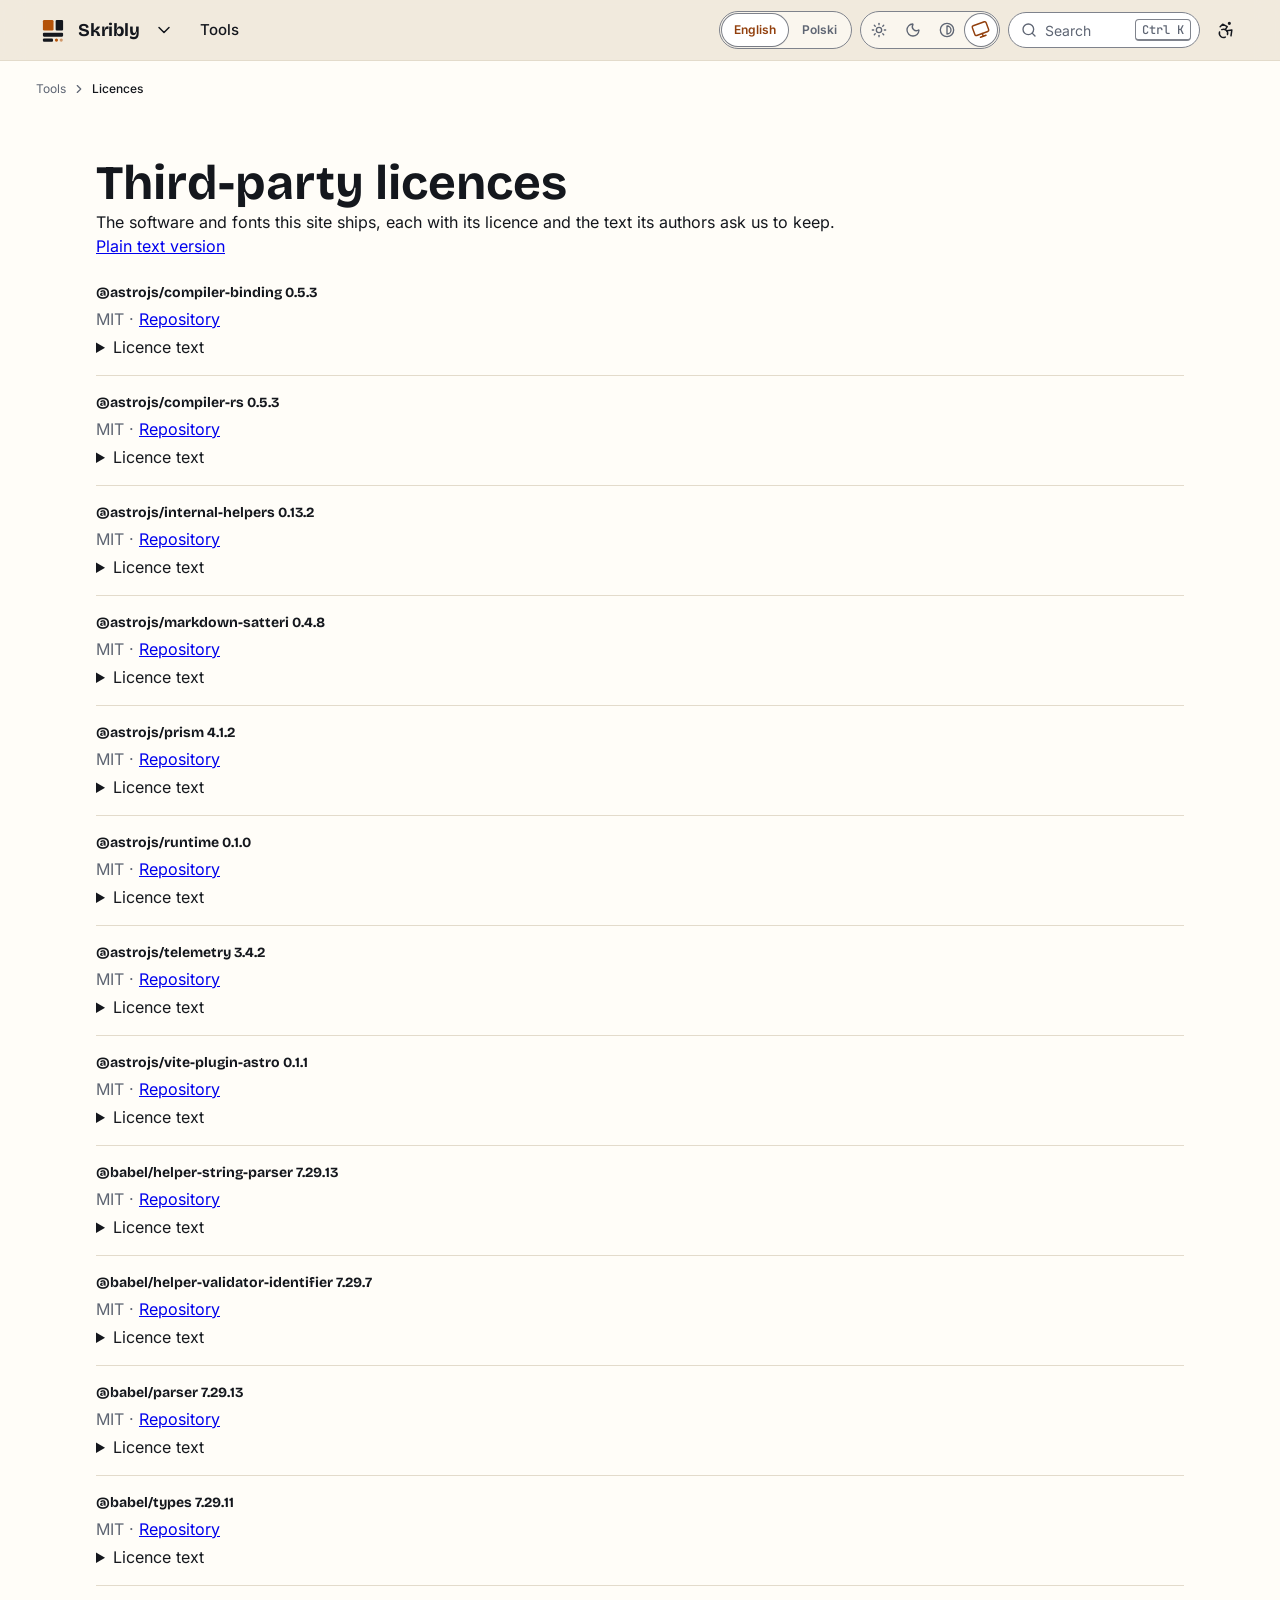
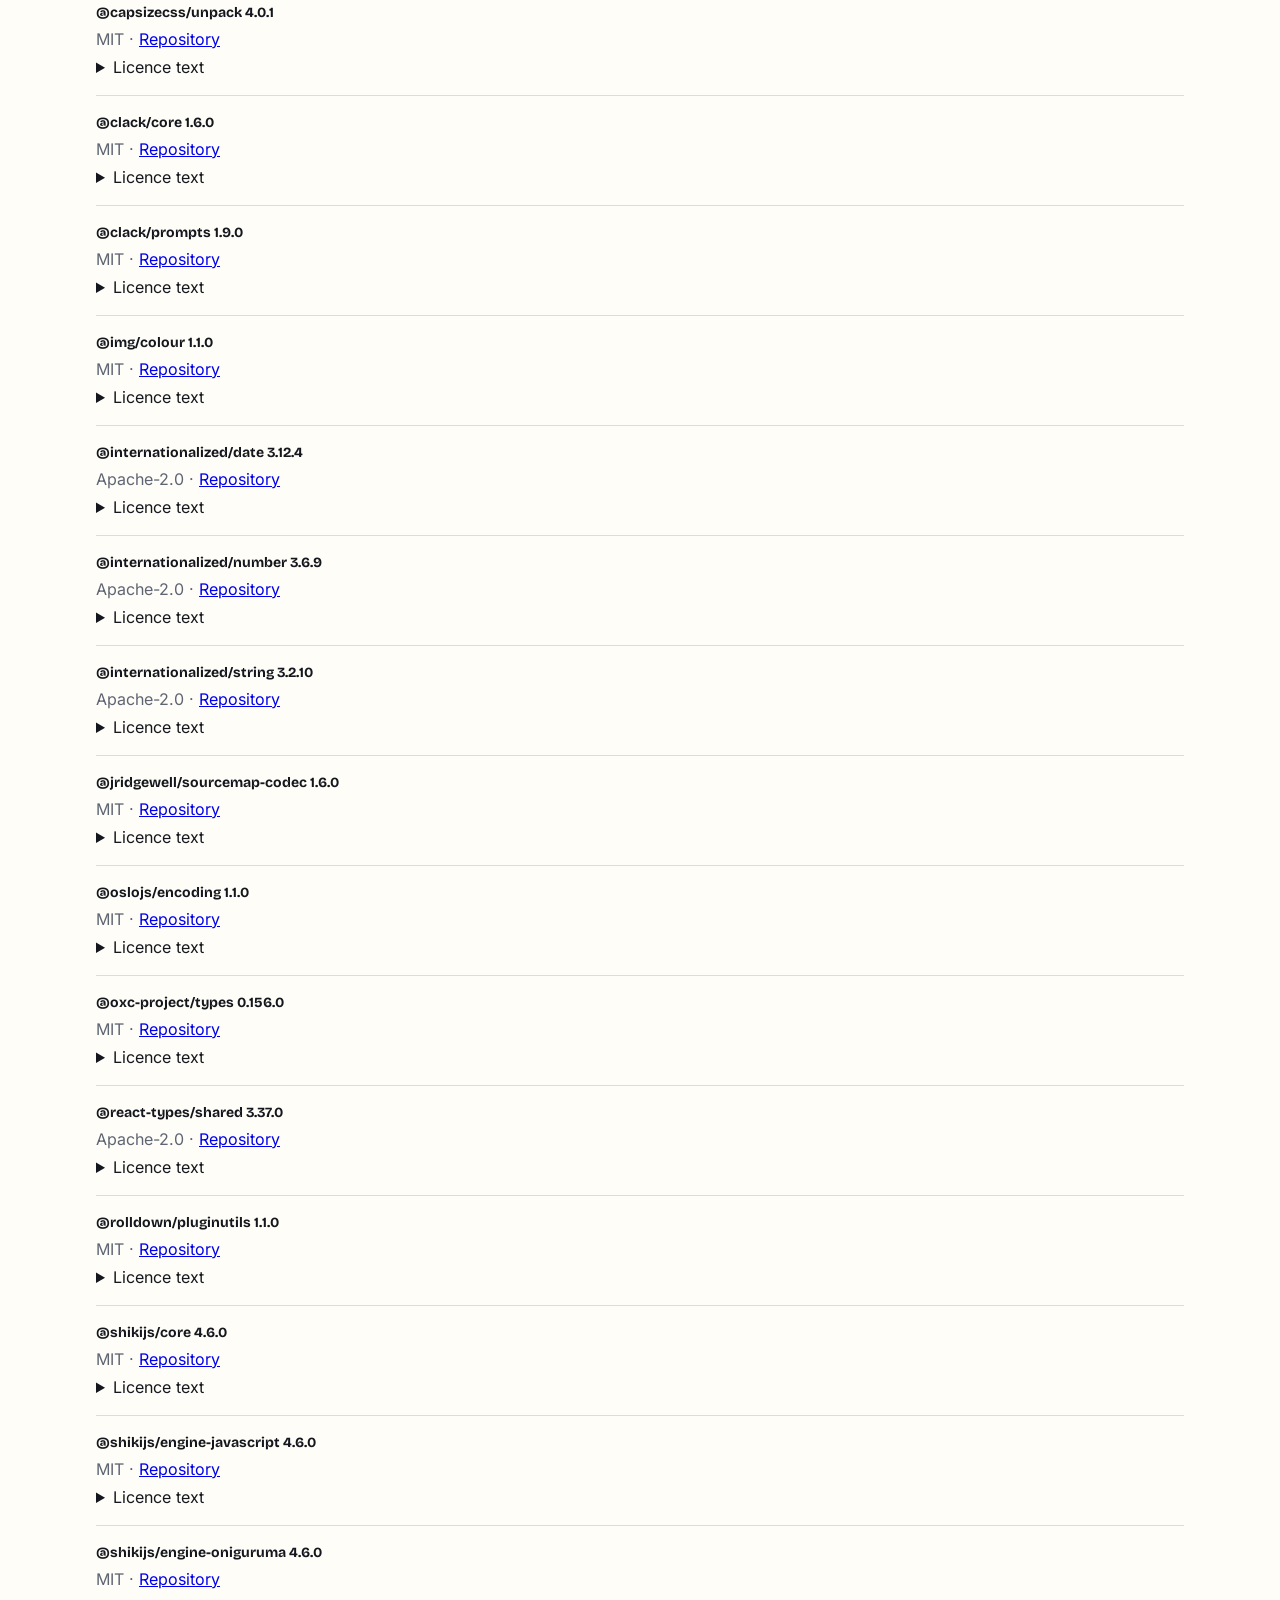
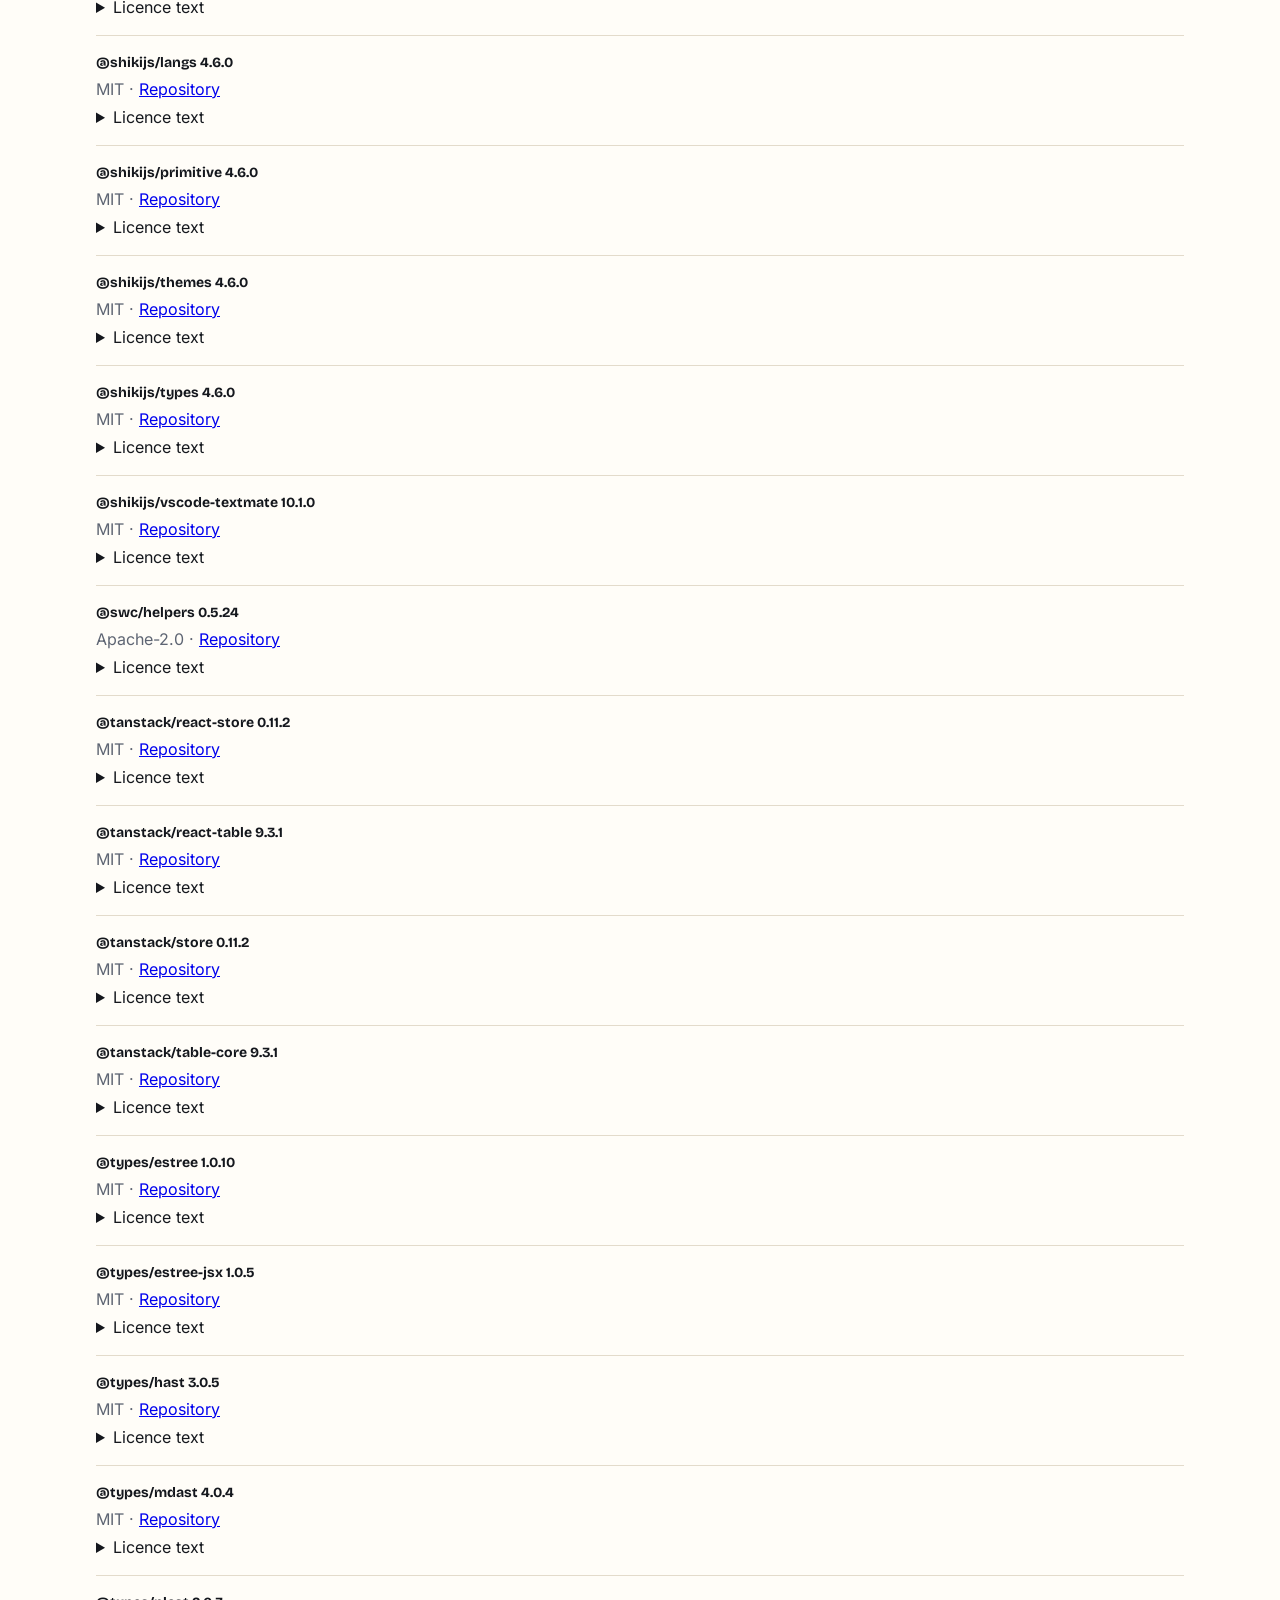
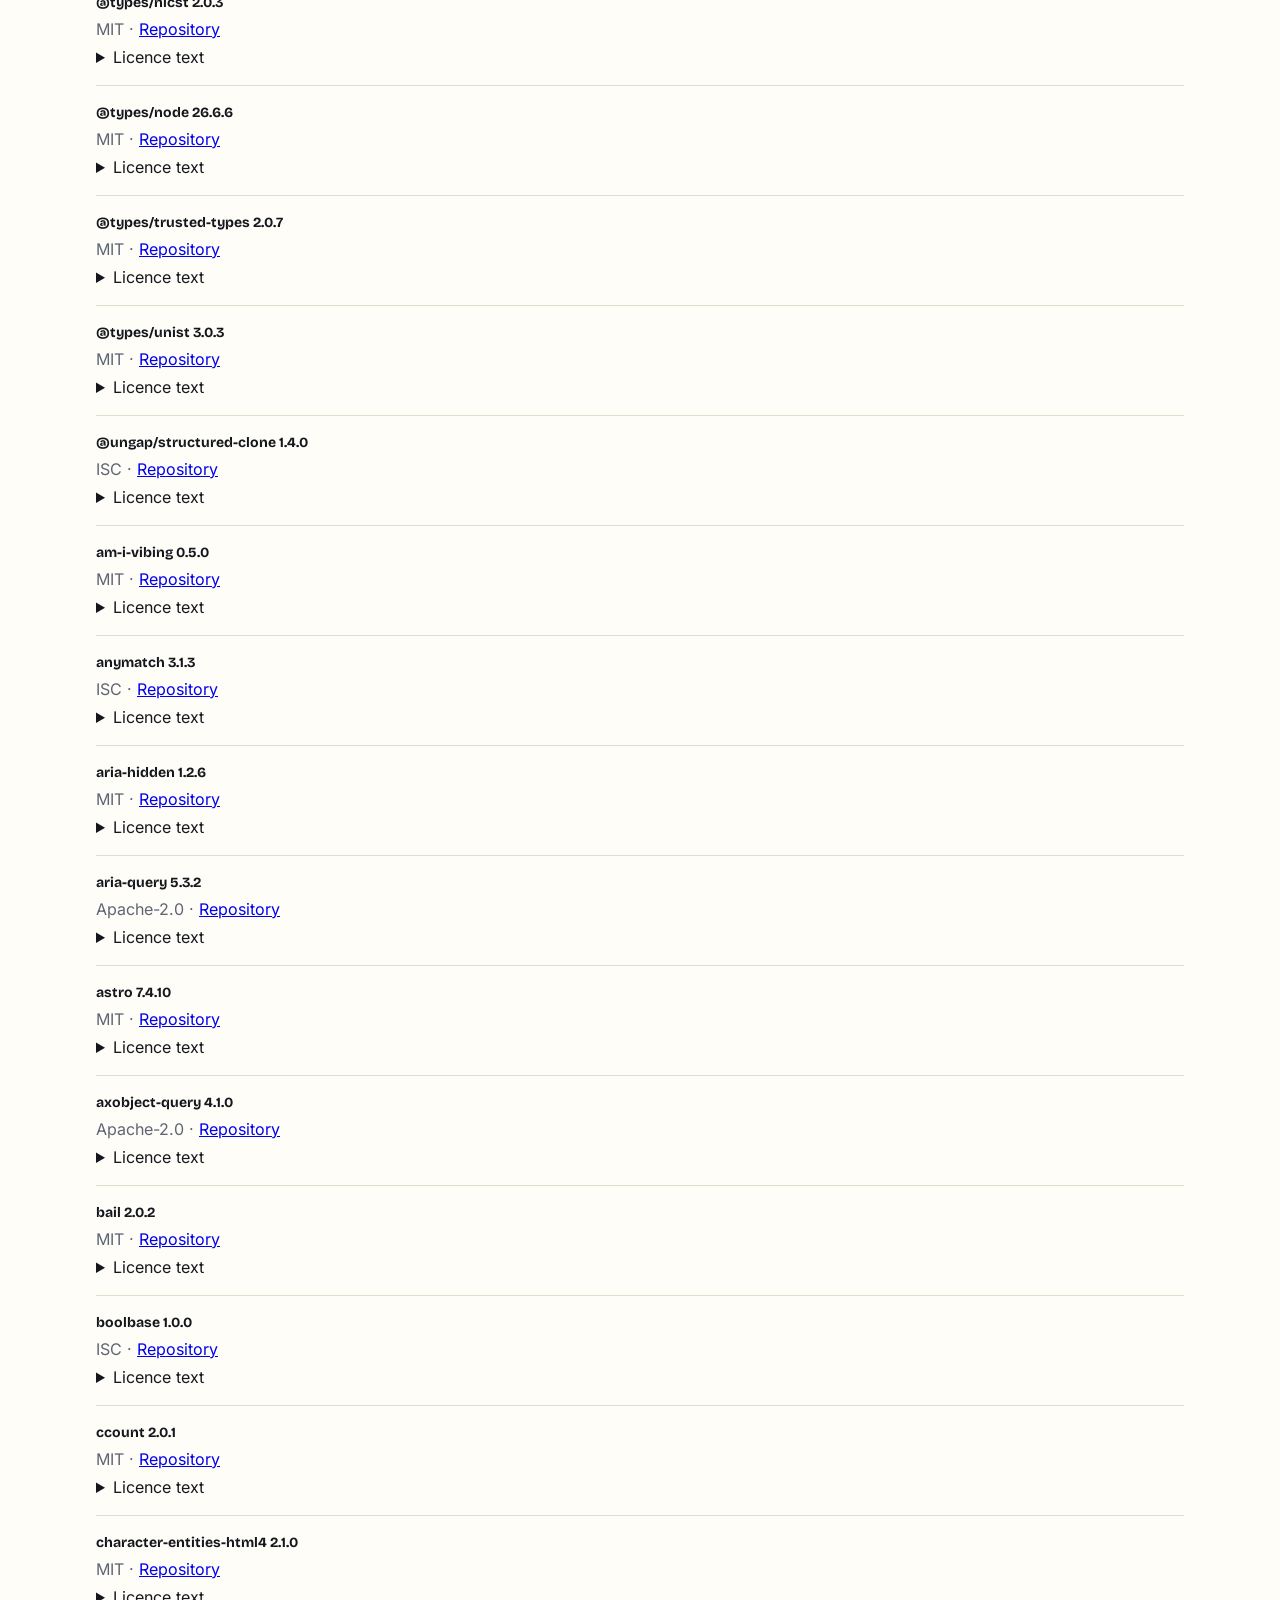
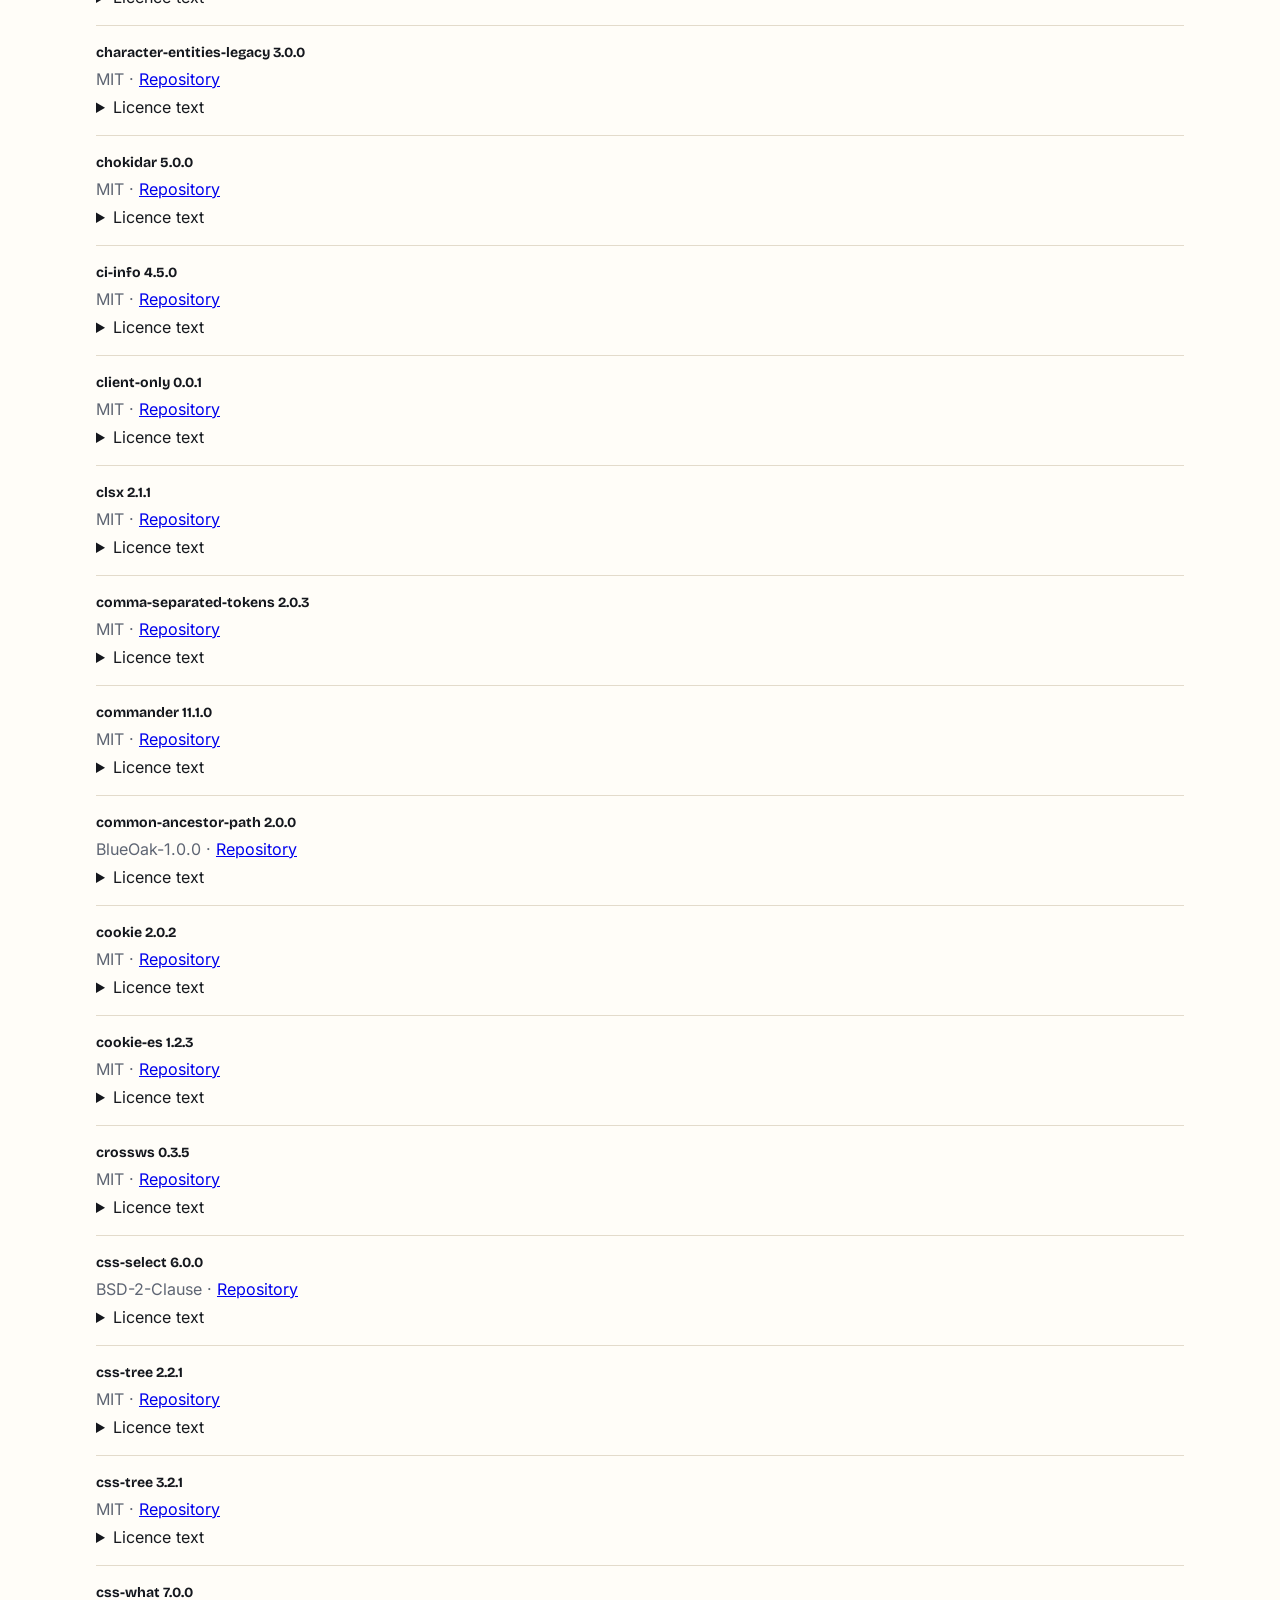
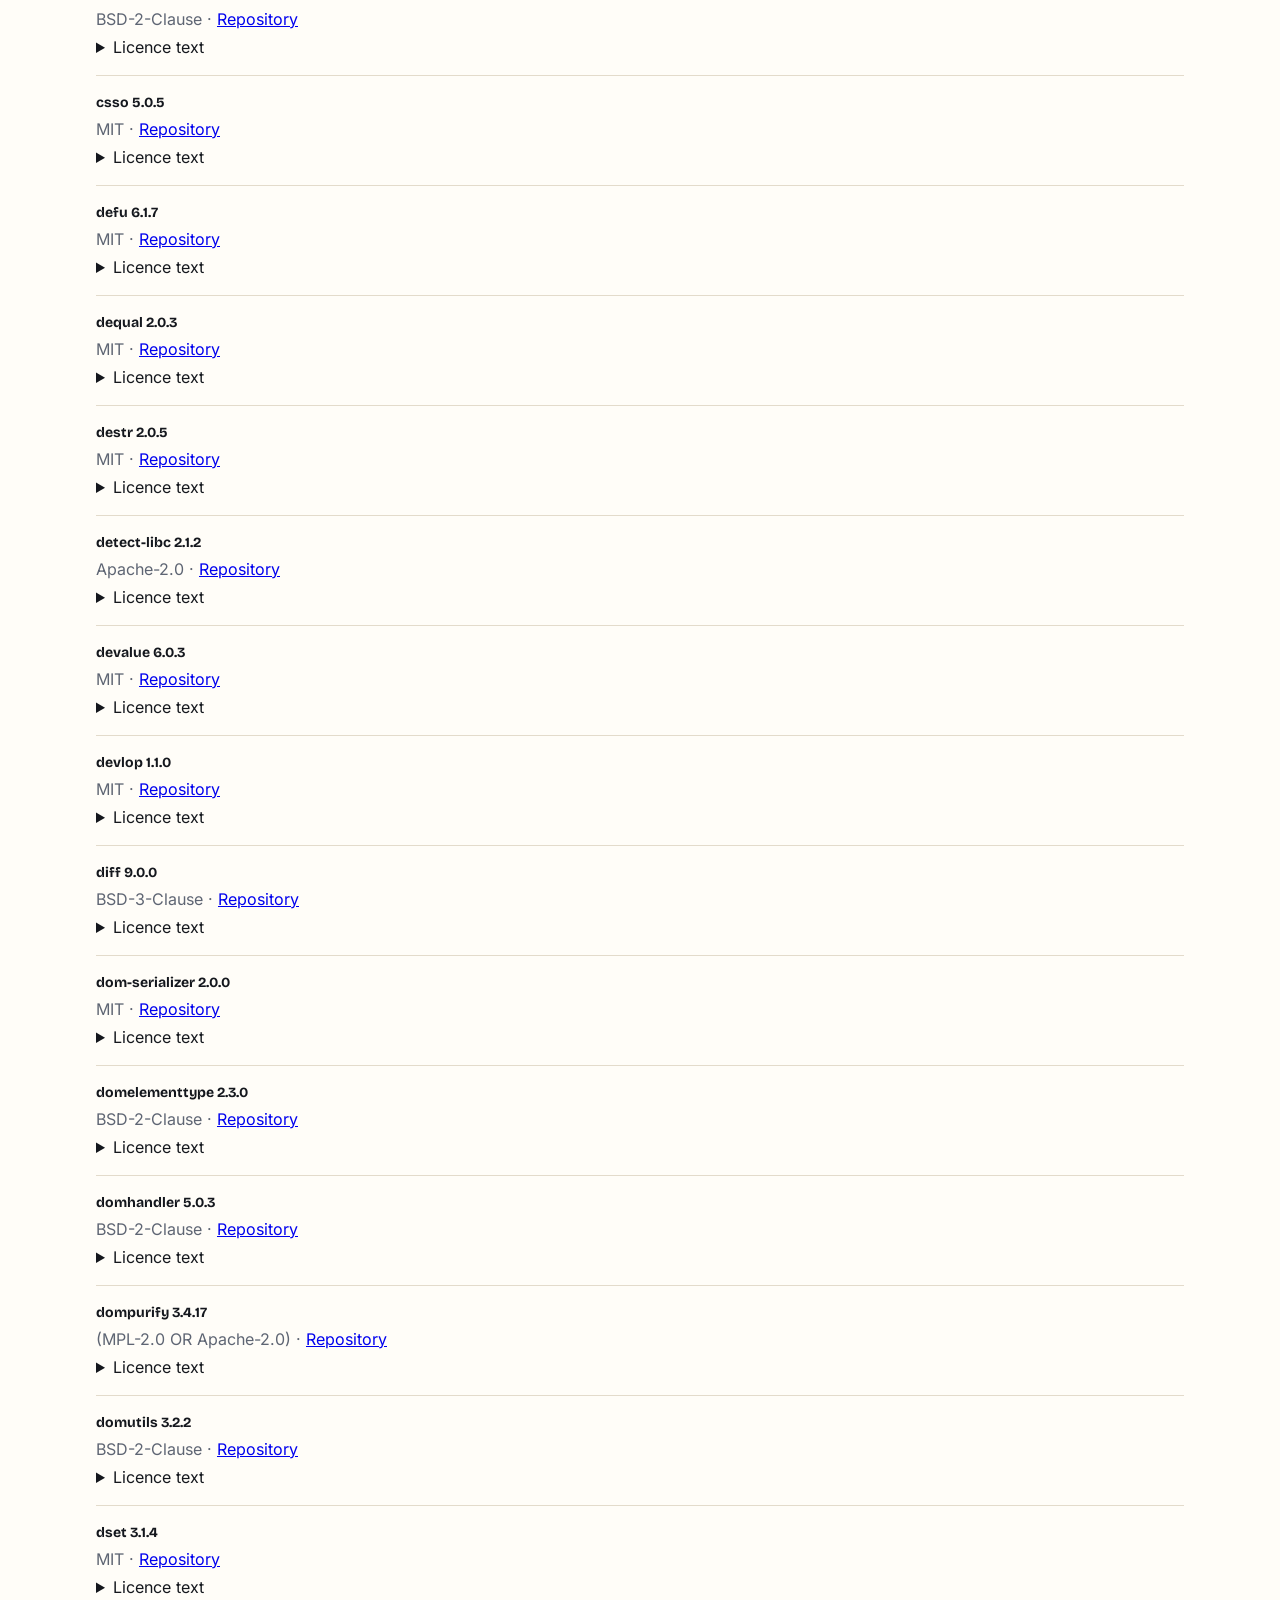
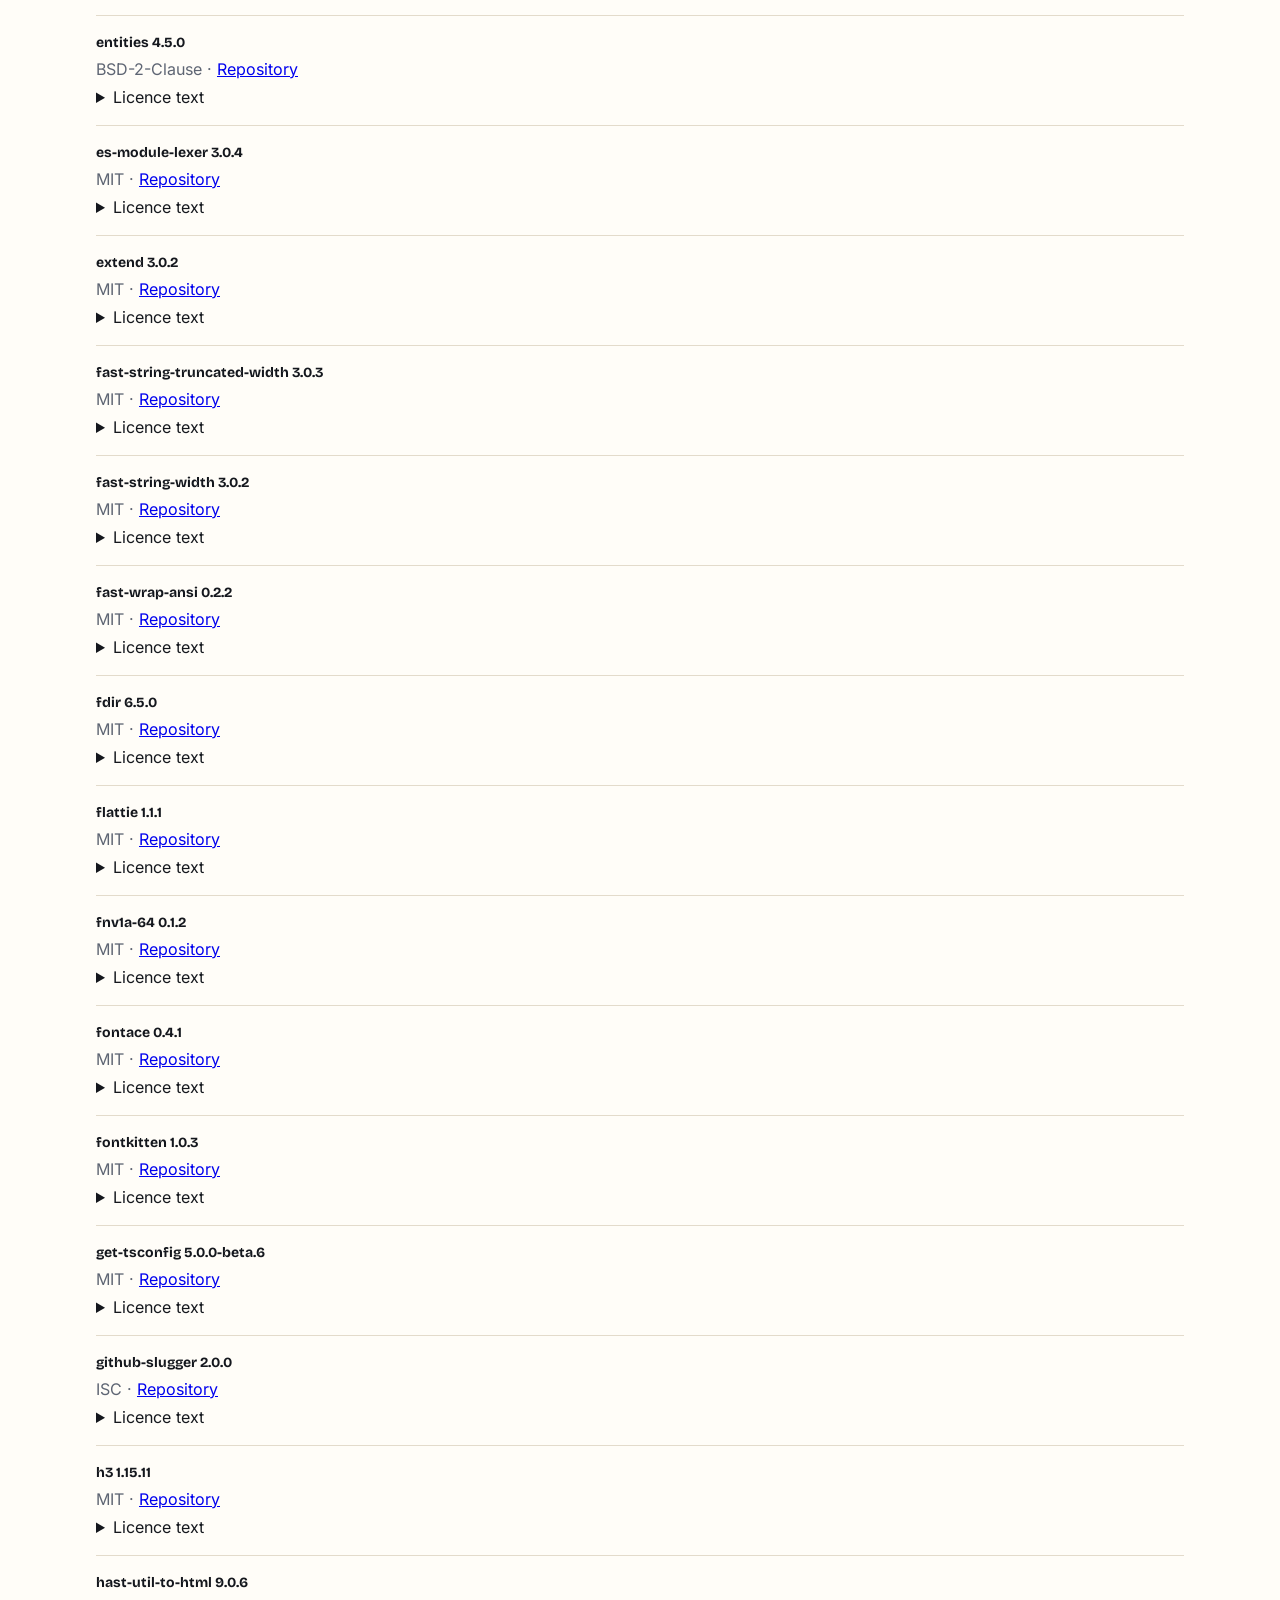
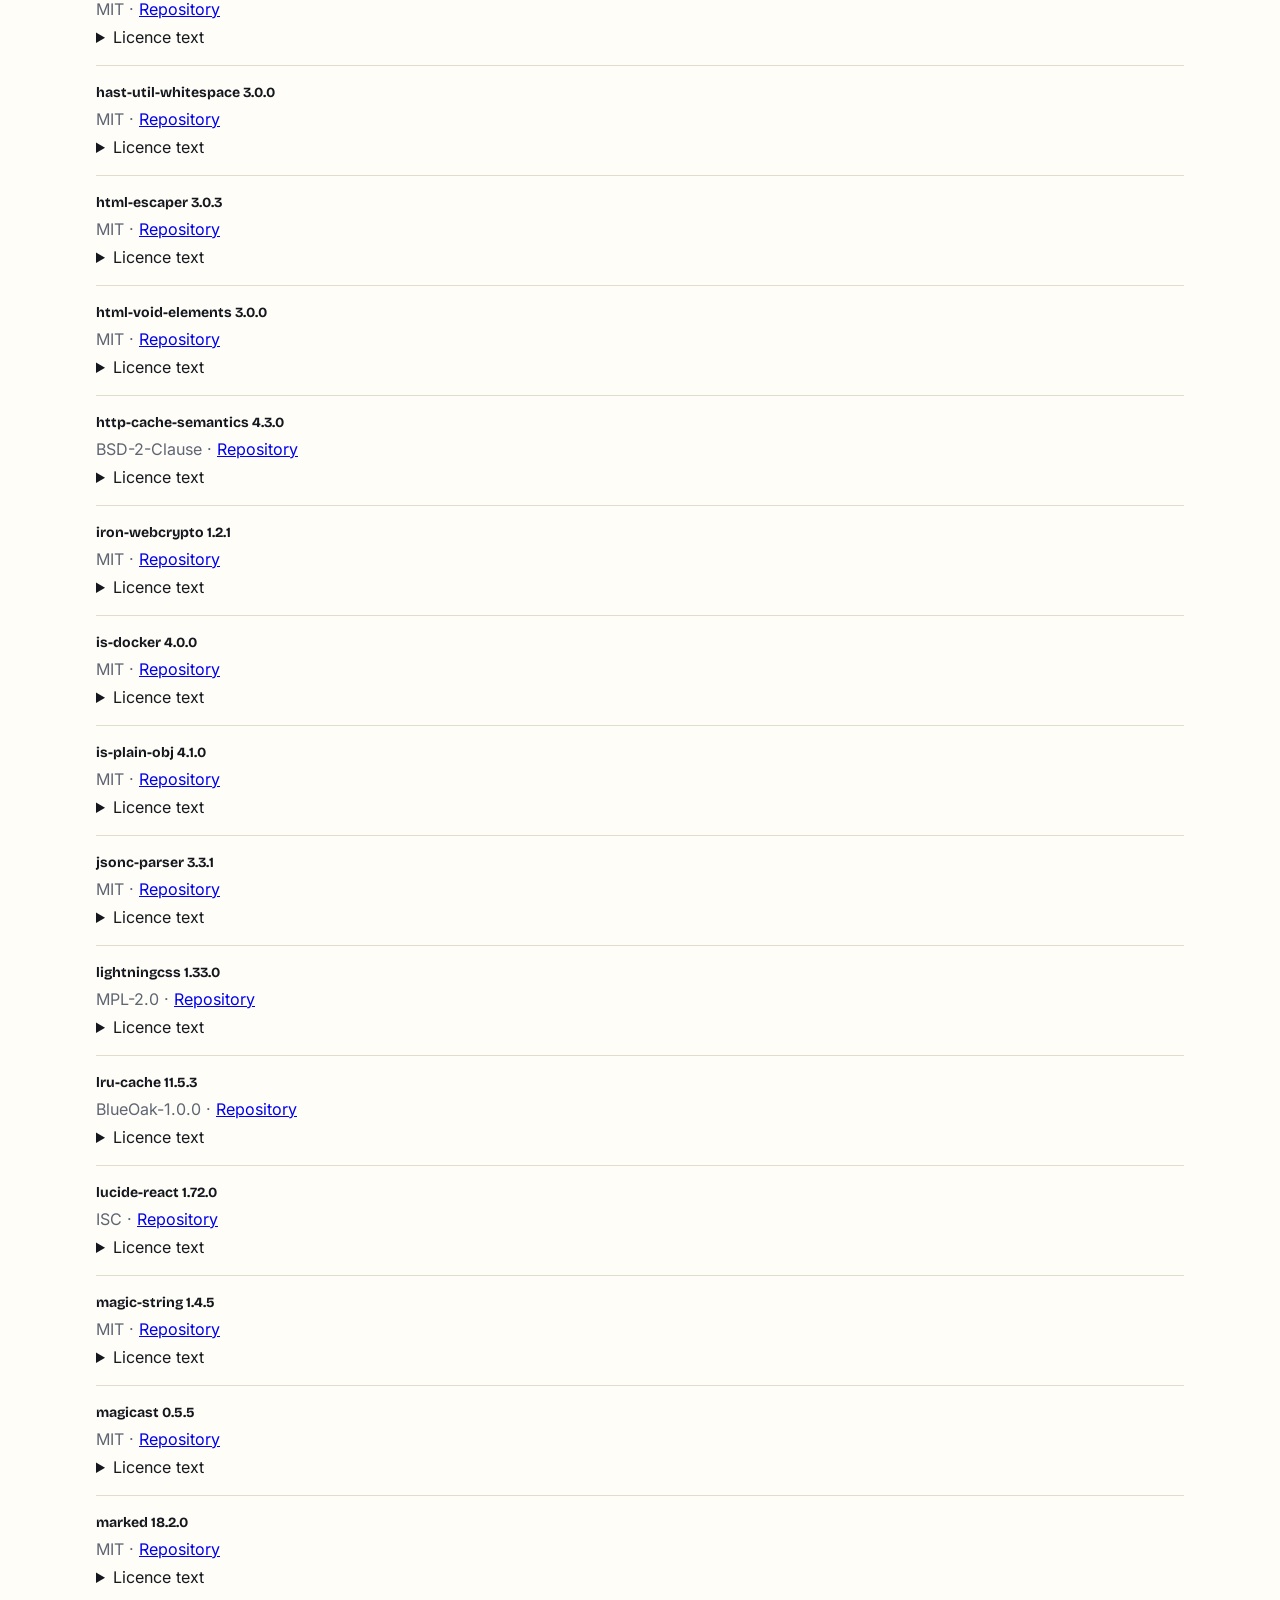
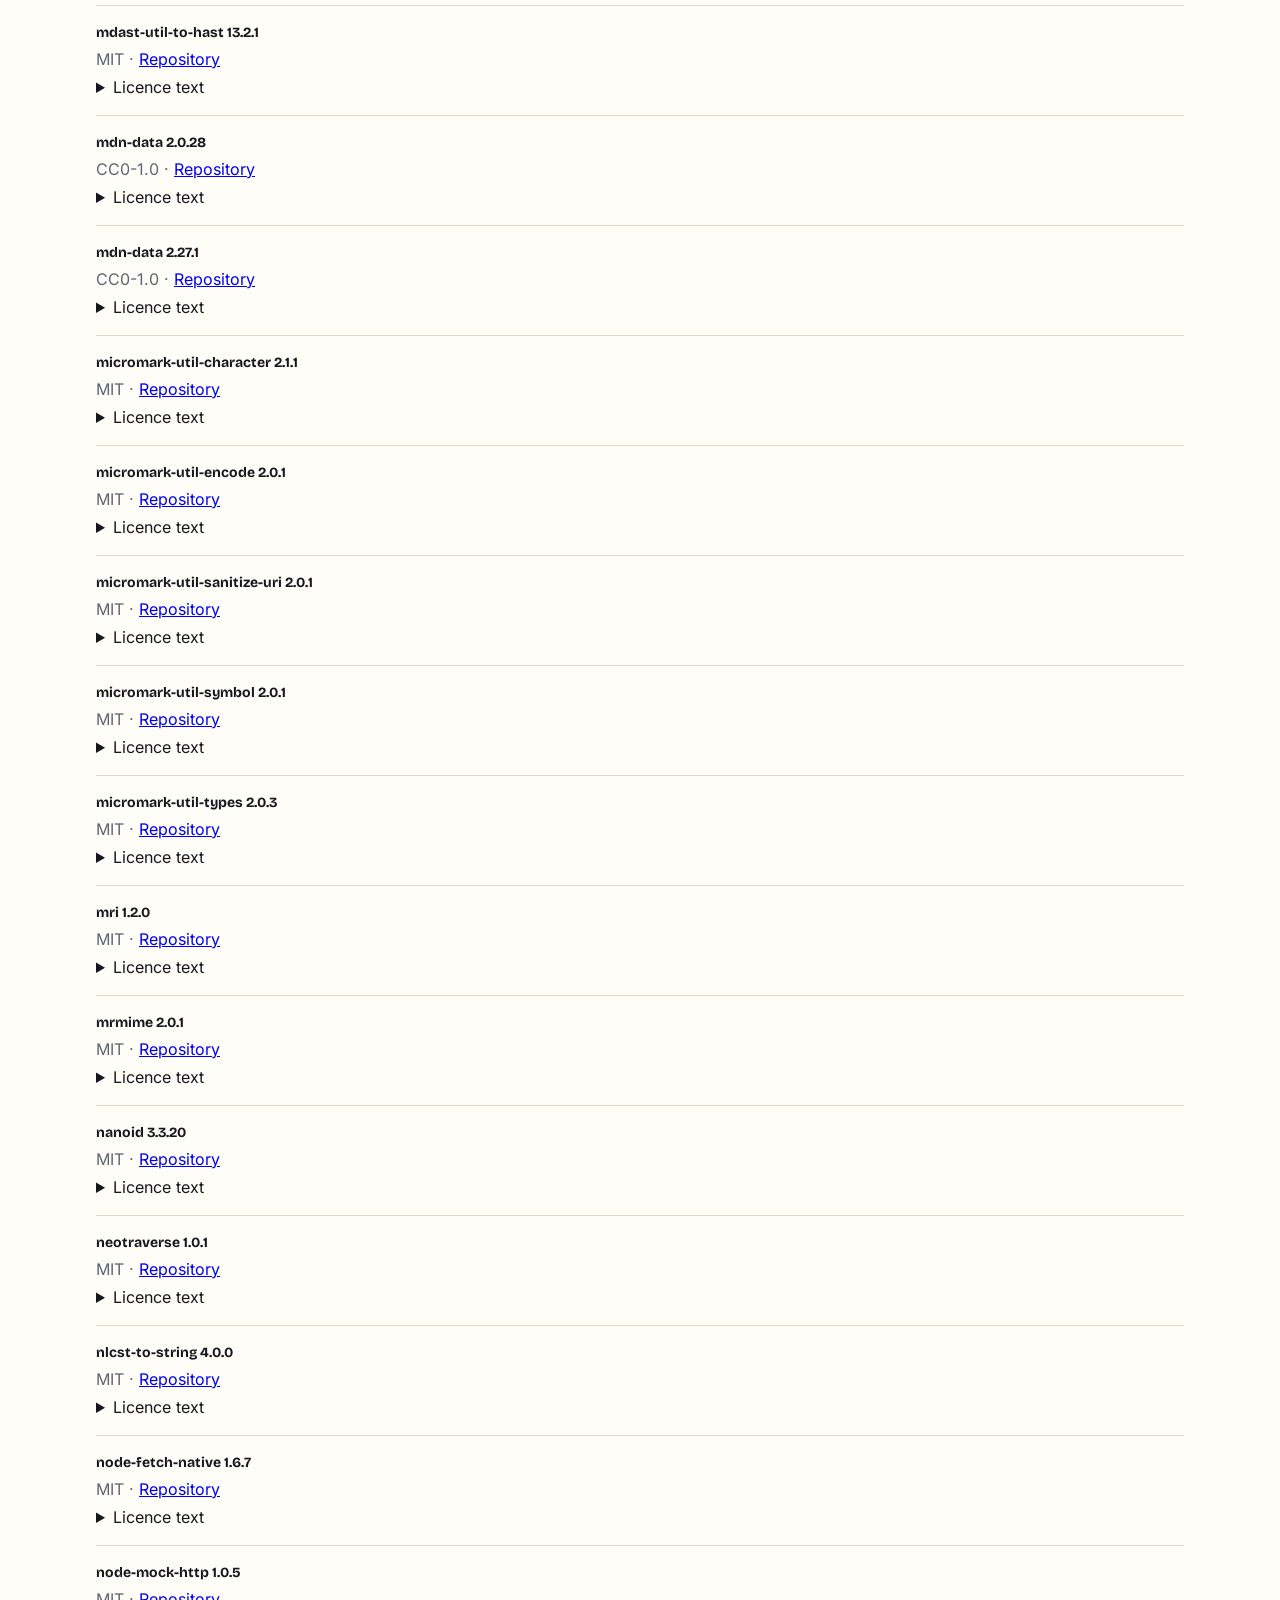
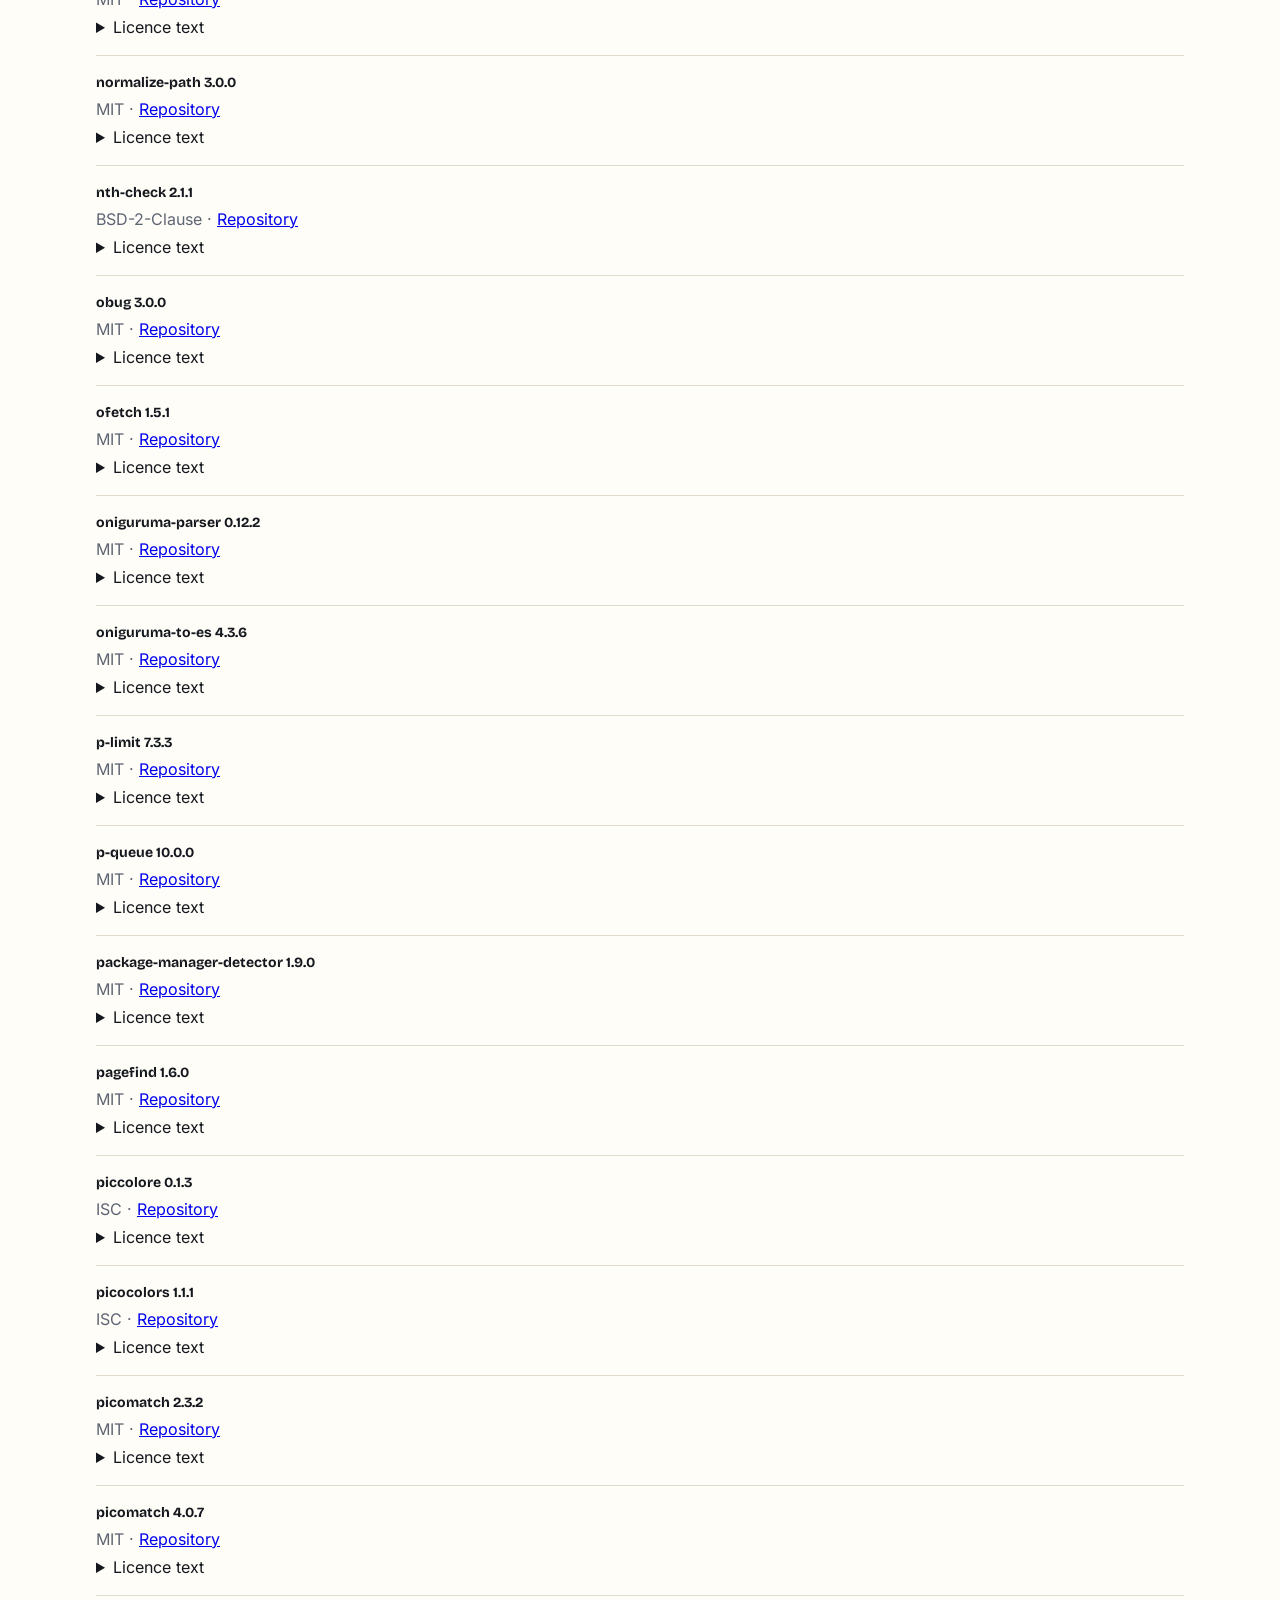
==== commit 3fad4b33: "publish: wide layout and page heroes" ====
--- a/licenses/index.html
+++ b/licenses/index.html
@@ -1,4 +1,4 @@
-<!DOCTYPE html><html lang="en" dir="ltr"><head><meta charset="utf-8"><meta name="viewport" content="width=device-width, initial-scale=1"><title>Licences | Skribly</title><meta name="description" content="The open source software and fonts that this site ships, each with its licence and its licence text."><link rel="canonical" href="https://tools.skribly.pl/licenses/"><link rel="alternate" hreflang="en" href="https://tools.skribly.pl/licenses/"><link rel="alternate" hreflang="pl" href="https://tools.skribly.pl/pl/licencje/"><link rel="alternate" hreflang="x-default" href="https://tools.skribly.pl/licenses/"><script src="/_astro/prepaint.iife.DfruCCWJ.js"></script><meta name="color-scheme" content="light dark"><meta name="theme-color" media="(prefers-color-scheme: light)" content="#fffdf8"><meta name="theme-color" media="(prefers-color-scheme: dark)" content="#111318"><meta name="referrer" content="strict-origin-when-cross-origin"><link rel="preload" href="/_astro/inter-latin-wght-normal.Dx4kXJAl.woff2" as="font" type="font/woff2" crossorigin><link rel="preload" href="/_astro/bricolage-grotesque-latin-wght-normal.DLoelf7F.woff2" as="font" type="font/woff2" crossorigin><link rel="icon" href="/_astro/skribly.Zs_Yda3L.svg" type="image/svg+xml"><meta property="og:type" content="website"><meta property="og:site_name" content="Skribly"><meta property="og:locale" content="en_GB"><meta property="og:url" content="https://tools.skribly.pl/licenses/"><meta property="og:title" content="Licences | Skribly"><meta property="og:description" content="The open source software and fonts that this site ships, each with its licence and its licence text."><meta name="twitter:card" content="summary"><meta name="twitter:title" content="Licences | Skribly"><meta name="twitter:description" content="The open source software and fonts that this site ships, each with its licence and its licence text."><script type="application/ld+json">{"@context":"https://schema.org","@graph":[{"@type":"Organization","@id":"https://skribly.pl/#organization","name":"Skribly","url":"https://skribly.pl/","logo":"https://skribly.pl/img/icons/icon-512.png","sameAs":["https://docs.skribly.pl/","https://ui.skribly.pl/"]},{"@type":"WebSite","@id":"https://tools.skribly.pl/#website","name":"Skribly","url":"https://tools.skribly.pl/","inLanguage":"en","description":"The open source software and fonts that this site ships, each with its licence and its licence text.","publisher":{"@id":"https://skribly.pl/#organization"}},{"@type":"WebPage","@id":"https://tools.skribly.pl/licenses/#page","url":"https://tools.skribly.pl/licenses/","name":"Licences | Skribly","description":"The open source software and fonts that this site ships, each with its licence and its licence text.","inLanguage":"en","isPartOf":{"@id":"https://tools.skribly.pl/#website"},"publisher":{"@id":"https://skribly.pl/#organization"}},{"@type":"BreadcrumbList","itemListElement":[{"@type":"ListItem","position":1,"name":"Tools","item":"https://tools.skribly.pl/"},{"@type":"ListItem","position":2,"name":"Licences","item":"https://tools.skribly.pl/licenses/"}]}]}</script><meta http-equiv="Content-Security-Policy" content="default-src 'none'; connect-src 'self'; script-src 'self' 'wasm-unsafe-eval'; style-src 'self'; img-src 'self' data:; font-src 'self'; manifest-src 'self'; media-src 'self'; base-uri 'none'; form-action https://newsletter.skribly.pl; upgrade-insecure-requests"><link rel="stylesheet" href="/_astro/Page.kqVum_m_.css"></head><body class="sk-page"><a class="sk-skip-link" href="#content">Skip to content</a><header class="sk-site-header sk-product--skribly" data-sk-header><div class="sk-container sk-container--wide sk-site-header__bar"><div class="sk-site-header__brand"><a class="sk-site-header__home" href="/" aria-label="Skribly, home page"><svg class="sk-logo sk-logo--skribly" viewBox="0 0 64 64" width="2.125rem" height="2.125rem" focusable="false" aria-hidden="true"><rect x="13" y="13" width="20" height="20" rx="2.5" fill="var(--sk-accent)"/><rect x="37" y="13" width="14" height="20" rx="2" fill="currentColor"/><rect x="13" y="37" width="38" height="7.5" rx="2" fill="currentColor"/><rect x="13" y="48" width="19" height="6" rx="2" fill="currentColor"/><circle cx="38.5" cy="51" r="3" fill="var(--sk-accent)"/><circle cx="47.5" cy="51" r="3" fill="var(--sk-accent)" opacity="0.55"/></svg><span class="sk-site-header__name">Skribly</span></a><details class="sk-dropdown sk-ecosystem"><summary class="sk-icon-button sk-ecosystem__toggle" aria-label="Switch product" title="Switch product"><svg class="sk-icon sk-dropdown__chevron" viewBox="0 0 24 24" focusable="false" data-icon="chevron.down" aria-hidden="true"><path d="m6 9 6 6 6-6"></path></svg></summary><div class="sk-dropdown__panel"><p class="sk-ecosystem__title" id="sk-ecosystem-skribly">Skribly products</p><ul class="sk-ecosystem__list" aria-labelledby="sk-ecosystem-skribly"><li><a class="sk-ecosystem__item sk-product--skribly" href="https://skribly.pl/" aria-current="true"><svg class="sk-logo sk-logo--skribly" viewBox="0 0 64 64" width="2.25rem" height="2.25rem" focusable="false" aria-hidden="true"><rect x="13" y="13" width="20" height="20" rx="2.5" fill="var(--sk-accent)"/><rect x="37" y="13" width="14" height="20" rx="2" fill="currentColor"/><rect x="13" y="37" width="38" height="7.5" rx="2" fill="currentColor"/><rect x="13" y="48" width="19" height="6" rx="2" fill="currentColor"/><circle cx="38.5" cy="51" r="3" fill="var(--sk-accent)"/><circle cx="47.5" cy="51" r="3" fill="var(--sk-accent)" opacity="0.55"/></svg><span><strong>Skribly</strong><span>One place for agents, tasks and rules</span></span><span class="sk-ecosystem__here">You are here</span></a></li><li><a class="sk-ecosystem__item sk-product--agent" href="https://agent.skribly.pl/"><svg class="sk-logo sk-logo--agent" viewBox="0 0 64 64" width="2.25rem" height="2.25rem" focusable="false" aria-hidden="true"><rect x="13" y="13" width="20" height="20" rx="2.5" fill="var(--sk-tool-agent)"/><rect x="37" y="13" width="14" height="20" rx="2" fill="currentColor"/><path d="M40.6 19.4l3.6 3.6-3.6 3.6M45.6 28.4h2.6" fill="none" stroke="var(--sk-bg)" stroke-width="2.4" stroke-linecap="round" stroke-linejoin="round"/><rect x="13" y="37" width="38" height="7.5" rx="2" fill="currentColor"/><rect x="13" y="48" width="19" height="6" rx="2" fill="currentColor"/><circle cx="38.5" cy="51" r="3" fill="var(--sk-tool-agent)"/><circle cx="47.5" cy="51" r="3" fill="var(--sk-tool-agent)" opacity="0.55"/></svg><span><strong>Skribly Agent</strong><span>Where agents work</span></span></a></li><li><a class="sk-ecosystem__item sk-product--tracker" href="https://skribly.pl/apps/skribly-tracker/"><svg class="sk-logo sk-logo--tracker" viewBox="0 0 64 64" width="2.25rem" height="2.25rem" focusable="false" aria-hidden="true"><rect x="13" y="13" width="20" height="20" rx="2.5" fill="var(--sk-tool-tracker)"/><rect x="37" y="13" width="14" height="20" rx="2" fill="currentColor"/><path d="M40.4 23.6l2.8 2.8 4.8-5.4" fill="none" stroke="var(--sk-bg)" stroke-width="2.4" stroke-linecap="round" stroke-linejoin="round"/><rect x="13" y="37" width="38" height="7.5" rx="2" fill="currentColor"/><rect x="13" y="48" width="19" height="6" rx="2" fill="currentColor"/><circle cx="38.5" cy="51" r="3" fill="var(--sk-tool-tracker)"/><circle cx="47.5" cy="51" r="3" fill="var(--sk-tool-tracker)" opacity="0.55"/></svg><span><strong>Skribly Tracker</strong><span>Where tasks begin</span></span></a></li><li><a class="sk-ecosystem__item sk-product--skills" href="https://skribly.pl/apps/agent-skills/"><svg class="sk-logo sk-logo--skills" viewBox="0 0 64 64" width="2.25rem" height="2.25rem" focusable="false" aria-hidden="true"><rect x="13" y="13" width="20" height="20" rx="2.5" fill="var(--sk-tool-skills)"/><rect x="37" y="13" width="14" height="20" rx="2" fill="currentColor"/><path d="M44 18.6v8.8M39.6 23h8.8" fill="none" stroke="var(--sk-bg)" stroke-width="2.4" stroke-linecap="round" stroke-linejoin="round"/><rect x="13" y="37" width="38" height="7.5" rx="2" fill="currentColor"/><rect x="13" y="48" width="19" height="6" rx="2" fill="currentColor"/><circle cx="38.5" cy="51" r="3" fill="var(--sk-tool-skills)"/><circle cx="47.5" cy="51" r="3" fill="var(--sk-tool-skills)" opacity="0.55"/></svg><span><strong>agent-skills</strong><span>Where the rules live</span></span></a></li><li><a class="sk-ecosystem__item sk-product--docs" href="https://docs.skribly.pl/"><svg class="sk-logo sk-logo--docs" viewBox="0 0 64 64" width="2.25rem" height="2.25rem" focusable="false" aria-hidden="true"><rect x="13" y="13" width="20" height="20" rx="2.5" fill="var(--sk-tool-docs)"/><rect x="37" y="13" width="14" height="20" rx="2" fill="currentColor"/><path d="M40.4 19h7.2M40.4 23h7.2M40.4 27h4.4" fill="none" stroke="var(--sk-bg)" stroke-width="2.4" stroke-linecap="round" stroke-linejoin="round"/><rect x="13" y="37" width="38" height="7.5" rx="2" fill="currentColor"/><rect x="13" y="48" width="19" height="6" rx="2" fill="currentColor"/><circle cx="38.5" cy="51" r="3" fill="var(--sk-tool-docs)"/><circle cx="47.5" cy="51" r="3" fill="var(--sk-tool-docs)" opacity="0.55"/></svg><span><strong>Skribly Docs</strong><span>Guides and reference</span></span></a></li><li><a class="sk-ecosystem__item sk-product--ui" href="https://ui.skribly.pl/"><svg class="sk-logo sk-logo--ui" viewBox="0 0 64 64" width="2.25rem" height="2.25rem" focusable="false" aria-hidden="true"><rect x="13" y="13" width="20" height="20" rx="2.5" fill="var(--sk-tool-ui)"/><rect x="37" y="13" width="14" height="20" rx="2" fill="currentColor"/><path d="M41.2 19.6h.01M46.8 19.6h.01M41.2 25.4h.01M46.8 25.4h.01" fill="none" stroke="var(--sk-bg)" stroke-width="2.4" stroke-linecap="round" stroke-linejoin="round"/><rect x="13" y="37" width="38" height="7.5" rx="2" fill="currentColor"/><rect x="13" y="48" width="19" height="6" rx="2" fill="currentColor"/><circle cx="38.5" cy="51" r="3" fill="var(--sk-tool-ui)"/><circle cx="47.5" cy="51" r="3" fill="var(--sk-tool-ui)" opacity="0.55"/></svg><span><strong>Skribly UI</strong><span>Tokens and components</span></span></a></li></ul><p class="sk-ecosystem__title" id="sk-ecosystem-skribly-channels">Stay up to date</p><ul class="sk-ecosystem__list" aria-labelledby="sk-ecosystem-skribly-channels"><li><a class="sk-ecosystem__item sk-product--newsletter" href="https://newsletter.skribly.pl/"><svg class="sk-logo sk-logo--newsletter" viewBox="0 0 64 64" width="2.25rem" height="2.25rem" focusable="false" aria-hidden="true"><rect x="13" y="13" width="20" height="20" rx="2.5" fill="var(--sk-tool-newsletter)"/><rect x="37" y="13" width="14" height="20" rx="2" fill="currentColor"/><path d="M40.2 19.6h7.6v6.8h-7.6zM40.6 20.2l3.4 2.8 3.4-2.8" fill="none" stroke="var(--sk-bg)" stroke-width="2.4" stroke-linecap="round" stroke-linejoin="round"/><rect x="13" y="37" width="38" height="7.5" rx="2" fill="currentColor"/><rect x="13" y="48" width="19" height="6" rx="2" fill="currentColor"/><circle cx="38.5" cy="51" r="3" fill="var(--sk-tool-newsletter)"/><circle cx="47.5" cy="51" r="3" fill="var(--sk-tool-newsletter)" opacity="0.55"/></svg><span><strong>Skribly Newsletter</strong><span>AI news every week, each with its source</span></span></a></li></ul><p class="sk-ecosystem__title" id="sk-ecosystem-skribly-services">Services</p><ul class="sk-ecosystem__list" aria-labelledby="sk-ecosystem-skribly-services"><li><a class="sk-ecosystem__item sk-product--status" href="https://status.skribly.pl/"><svg class="sk-logo sk-logo--status" viewBox="0 0 64 64" width="2.25rem" height="2.25rem" focusable="false" aria-hidden="true"><rect x="13" y="13" width="20" height="20" rx="2.5" fill="var(--sk-tool-status)"/><rect x="37" y="13" width="14" height="20" rx="2" fill="currentColor"/><path d="M39.6 23.6h2.2l1.4-3.6 2.4 6.8 1.4-3.2h1.4" fill="none" stroke="var(--sk-bg)" stroke-width="2.4" stroke-linecap="round" stroke-linejoin="round"/><rect x="13" y="37" width="38" height="7.5" rx="2" fill="currentColor"/><rect x="13" y="48" width="19" height="6" rx="2" fill="currentColor"/><circle cx="38.5" cy="51" r="3" fill="var(--sk-tool-status)"/><circle cx="47.5" cy="51" r="3" fill="var(--sk-tool-status)" opacity="0.55"/></svg><span><strong>Skribly Status</strong><span>Is every service up</span></span></a></li><li><a class="sk-ecosystem__item sk-product--trust" href="https://trust.skribly.pl/"><svg class="sk-logo sk-logo--trust" viewBox="0 0 64 64" width="2.25rem" height="2.25rem" focusable="false" aria-hidden="true"><rect x="13" y="13" width="20" height="20" rx="2.5" fill="var(--sk-tool-trust)"/><rect x="37" y="13" width="14" height="20" rx="2" fill="currentColor"/><path d="M41.8 22.6v-3h4.4v3M40.8 24.2h6.4v2.8h-6.4z" fill="none" stroke="var(--sk-bg)" stroke-width="2.4" stroke-linecap="round" stroke-linejoin="round"/><rect x="13" y="37" width="38" height="7.5" rx="2" fill="currentColor"/><rect x="13" y="48" width="19" height="6" rx="2" fill="currentColor"/><circle cx="38.5" cy="51" r="3" fill="var(--sk-tool-trust)"/><circle cx="47.5" cy="51" r="3" fill="var(--sk-tool-trust)" opacity="0.55"/></svg><span><strong>Skribly Trust</strong><span>Security, privacy and accessibility</span></span></a></li><li><a class="sk-ecosystem__item sk-product--tools" href="https://tools.skribly.pl/"><svg class="sk-logo sk-logo--tools" viewBox="0 0 64 64" width="2.25rem" height="2.25rem" focusable="false" aria-hidden="true"><rect x="13" y="13" width="20" height="20" rx="2.5" fill="var(--sk-tool-tools)"/><rect x="37" y="13" width="14" height="20" rx="2" fill="currentColor"/><path d="M40.8 27.2L46 22M43.8 19.8l4.4 4.4" fill="none" stroke="var(--sk-bg)" stroke-width="2.4" stroke-linecap="round" stroke-linejoin="round"/><rect x="13" y="37" width="38" height="7.5" rx="2" fill="currentColor"/><rect x="13" y="48" width="19" height="6" rx="2" fill="currentColor"/><circle cx="38.5" cy="51" r="3" fill="var(--sk-tool-tools)"/><circle cx="47.5" cy="51" r="3" fill="var(--sk-tool-tools)" opacity="0.55"/></svg><span><strong>Skribly Tools</strong><span>Small tools in the browser</span></span></a></li><li><a class="sk-ecosystem__item sk-product--projects" href="https://projects.skribly.pl/"><svg class="sk-logo sk-logo--projects" viewBox="0 0 64 64" width="2.25rem" height="2.25rem" focusable="false" aria-hidden="true"><rect x="13" y="13" width="20" height="20" rx="2.5" fill="var(--sk-tool-projects)"/><rect x="37" y="13" width="14" height="20" rx="2" fill="currentColor"/><path d="M40.4 21.8h4.8v4.8h-4.8zM43 21.8v-2.6h4.8v4.8h-2.6" fill="none" stroke="var(--sk-bg)" stroke-width="2.4" stroke-linecap="round" stroke-linejoin="round"/><rect x="13" y="37" width="38" height="7.5" rx="2" fill="currentColor"/><rect x="13" y="48" width="19" height="6" rx="2" fill="currentColor"/><circle cx="38.5" cy="51" r="3" fill="var(--sk-tool-projects)"/><circle cx="47.5" cy="51" r="3" fill="var(--sk-tool-projects)" opacity="0.55"/></svg><span><strong>Skribly Projects</strong><span>Every part and how far it is</span></span></a></li><li><a class="sk-ecosystem__item sk-product--discord" href="https://dc.skribly.pl/"><svg class="sk-icon sk-icon--duo sk-ecosystem__icon" viewBox="0 0 24 24" focusable="false" data-icon="content.comment" aria-hidden="true"><g class="sk-icon__fill"><path d="M22 17a2 2 0 0 1-2 2H6.828a2 2 0 0 0-1.414.586l-2.202 2.202A.71.71 0 0 1 2 21.286V5a2 2 0 0 1 2-2h16a2 2 0 0 1 2 2z"></path></g><path d="M22 17a2 2 0 0 1-2 2H6.828a2 2 0 0 0-1.414.586l-2.202 2.202A.71.71 0 0 1 2 21.286V5a2 2 0 0 1 2-2h16a2 2 0 0 1 2 2z"></path></svg><span><strong>Discord</strong><span>Talk with the people who build Skribly</span></span></a></li></ul></div></details></div><div class="sk-site-header__quick"><button class="sk-search-button sk-site-header__wide" type="button" data-sk-search-open data-sk-needs-js aria-haspopup="dialog" aria-controls="sk-search" aria-keyshortcuts="Control+K /"><svg class="sk-icon" viewBox="0 0 24 24" focusable="false" data-icon="action.search" aria-hidden="true"><g class="sk-icon__fill"><circle cx="11" cy="11" r="8"></circle></g><path d="m21 21-4.34-4.34"></path><circle cx="11" cy="11" r="8"></circle></svg><span>Search</span><kbd class="sk-kbd" aria-hidden="true">Ctrl K</kbd></button><button class="sk-icon-button sk-site-header__narrow" type="button" data-sk-search-open data-sk-needs-js aria-label="Search" aria-haspopup="dialog" aria-controls="sk-search" aria-keyshortcuts="Control+K /"><svg class="sk-icon" viewBox="0 0 24 24" focusable="false" data-icon="action.search" aria-hidden="true"><g class="sk-icon__fill"><circle cx="11" cy="11" r="8"></circle></g><path d="m21 21-4.34-4.34"></path><circle cx="11" cy="11" r="8"></circle></svg></button><button class="sk-icon-button" type="button" data-sk-a11y-open data-sk-needs-js aria-controls="sk-a11y-panel" aria-expanded="false" aria-label="Accessibility" title="Open accessibility settings"><svg class="sk-icon" viewBox="0 0 24 24" focusable="false" data-icon="nav.accessibility" aria-hidden="true"><g class="sk-icon__fill"><circle cx="16" cy="4" r="1"></circle></g><circle cx="16" cy="4" r="1"></circle><path d="m18 19 1-7-6 1"></path><path d="m5 8 3-3 5.5 3-2.36 3.5"></path><path d="M4.24 14.5a5 5 0 0 0 6.88 6"></path><path d="M13.76 17.5a5 5 0 0 0-6.88-6"></path></svg></button><button class="sk-icon-button sk-site-header__menu-toggle" type="button" data-sk-menu-toggle data-sk-needs-js aria-expanded="false" aria-controls="sk-site-drawer-skribly" aria-label="Menu" data-open="Menu" data-close="Close menu"><span class="sk-burger" aria-hidden="true"><span></span><span></span><span></span></span></button></div><div class="sk-site-header__drawer" id="sk-site-drawer-skribly"><nav class="sk-site-nav" aria-label="Main navigation"><ul class="sk-site-nav__list"><li><a class="sk-site-nav__link" href="/">Tools</a></li></ul></nav><div class="sk-site-header__tools"><nav class="sk-language-switch" aria-label="Language"><ul><li><span lang="en" aria-current="true">English</span></li><li><a href="/pl/licencje/" lang="pl" hreflang="pl">Polski</a></li></ul></nav><fieldset class="sk-theme-switch" data-sk-theme-switch><legend class="sk-visually-hidden">Theme</legend><label title="Light"><input type="radio" name="sk-theme-5xsv0i" value="light"><svg class="sk-icon" viewBox="0 0 24 24" focusable="false" data-icon="theme.light" aria-hidden="true"><g class="sk-icon__fill"><circle cx="12" cy="12" r="4"></circle></g><circle cx="12" cy="12" r="4"></circle><path d="M12 2v2"></path><path d="M12 20v2"></path><path d="m4.93 4.93 1.41 1.41"></path><path d="m17.66 17.66 1.41 1.41"></path><path d="M2 12h2"></path><path d="M20 12h2"></path><path d="m6.34 17.66-1.41 1.41"></path><path d="m19.07 4.93-1.41 1.41"></path></svg><span class="sk-visually-hidden">Light</span></label><label title="Dark"><input type="radio" name="sk-theme-5xsv0i" value="dark"><svg class="sk-icon" viewBox="0 0 24 24" focusable="false" data-icon="theme.dark" aria-hidden="true"><g class="sk-icon__fill"><path d="M20.985 12.486a9 9 0 1 1-9.473-9.472c.405-.022.617.46.402.803a6 6 0 0 0 8.268 8.268c.344-.215.825-.004.803.401"></path></g><path d="M20.985 12.486a9 9 0 1 1-9.473-9.472c.405-.022.617.46.402.803a6 6 0 0 0 8.268 8.268c.344-.215.825-.004.803.401"></path></svg><span class="sk-visually-hidden">Dark</span></label><label title="High contrast"><input type="radio" name="sk-theme-5xsv0i" value="contrast"><svg class="sk-icon" viewBox="0 0 24 24" focusable="false" data-icon="theme.contrast" aria-hidden="true"><g class="sk-icon__fill"><circle cx="12" cy="12" r="10"></circle><path d="M12 18a6 6 0 0 0 0-12v12z"></path></g><circle cx="12" cy="12" r="10"></circle><path d="M12 18a6 6 0 0 0 0-12v12z"></path></svg><span class="sk-visually-hidden">High contrast</span></label><label title="System"><input type="radio" name="sk-theme-5xsv0i" value="system" checked><svg class="sk-icon" viewBox="0 0 24 24" focusable="false" data-icon="theme.system" aria-hidden="true"><g class="sk-icon__fill"><rect rx="2" x="2" y="3" width="20" height="14"></rect></g><rect rx="2" x="2" y="3" width="20" height="14"></rect><line x1="8" y1="21" x2="16" y2="21"></line><line x1="12" y1="17" x2="12" y2="21"></line></svg><span class="sk-visually-hidden">System</span></label></fieldset><script type="module" src="/_astro/ThemeSwitch.astro_astro_type_script_index_0_lang.CFWxGLRv.js"></script></div></div></div></header><script type="module" src="/_astro/SiteHeader.astro_astro_type_script_index_0_lang.C7ESqmu-.js"></script><main class="sk-page__main sk-page__main--default" id="content" tabindex="-1" data-pagefind-body><nav class="sk-breadcrumbs" aria-label="Breadcrumb" data-pagefind-ignore><ol><li><a href="/">Tools</a></li><li><span aria-current="page">Licences</span></li></ol></nav><div class="site-main" data-pagefind-body><div class="sk-container page-section"><section class="sk-licenses" aria-labelledby="sk-licenses-title"><h1 id="sk-licenses-title">Third-party licences</h1><p>The software and fonts this site ships, each with its licence and the text its authors ask us to keep.</p><p><a href="/third-party-licenses.txt">Plain text version</a></p><ul class="sk-licenses__list"><li class="sk-licenses__item"><h2>@astrojs/compiler-binding 0.5.3</h2><p><span>MIT</span> · <a href="https://github.com/withastro/compiler-rs" rel="noopener">Repository</a></p><details><summary>Licence text</summary><h3>LICENSE</h3><pre tabindex="0">MIT License
+<!DOCTYPE html><html lang="en" dir="ltr"><head><meta charset="utf-8"><meta name="viewport" content="width=device-width, initial-scale=1"><title>Licences | Skribly</title><meta name="description" content="The open source software and fonts that this site ships, each with its licence and its licence text."><link rel="canonical" href="https://tools.skribly.pl/licenses/"><link rel="alternate" hreflang="en" href="https://tools.skribly.pl/licenses/"><link rel="alternate" hreflang="pl" href="https://tools.skribly.pl/pl/licencje/"><link rel="alternate" hreflang="x-default" href="https://tools.skribly.pl/licenses/"><script src="/_astro/prepaint.iife.DfruCCWJ.js"></script><meta name="color-scheme" content="light dark"><meta name="theme-color" media="(prefers-color-scheme: light)" content="#fffdf8"><meta name="theme-color" media="(prefers-color-scheme: dark)" content="#111318"><meta name="referrer" content="strict-origin-when-cross-origin"><link rel="preload" href="/_astro/inter-latin-wght-normal.Dx4kXJAl.woff2" as="font" type="font/woff2" crossorigin><link rel="preload" href="/_astro/bricolage-grotesque-latin-wght-normal.DLoelf7F.woff2" as="font" type="font/woff2" crossorigin><link rel="icon" href="/_astro/skribly.Zs_Yda3L.svg" type="image/svg+xml"><meta property="og:type" content="website"><meta property="og:site_name" content="Skribly"><meta property="og:locale" content="en_GB"><meta property="og:url" content="https://tools.skribly.pl/licenses/"><meta property="og:title" content="Licences | Skribly"><meta property="og:description" content="The open source software and fonts that this site ships, each with its licence and its licence text."><meta name="twitter:card" content="summary"><meta name="twitter:title" content="Licences | Skribly"><meta name="twitter:description" content="The open source software and fonts that this site ships, each with its licence and its licence text."><script type="application/ld+json">{"@context":"https://schema.org","@graph":[{"@type":"Organization","@id":"https://skribly.pl/#organization","name":"Skribly","url":"https://skribly.pl/","logo":"https://skribly.pl/img/icons/icon-512.png","sameAs":["https://docs.skribly.pl/","https://ui.skribly.pl/"]},{"@type":"WebSite","@id":"https://tools.skribly.pl/#website","name":"Skribly","url":"https://tools.skribly.pl/","inLanguage":"en","description":"The open source software and fonts that this site ships, each with its licence and its licence text.","publisher":{"@id":"https://skribly.pl/#organization"}},{"@type":"WebPage","@id":"https://tools.skribly.pl/licenses/#page","url":"https://tools.skribly.pl/licenses/","name":"Licences | Skribly","description":"The open source software and fonts that this site ships, each with its licence and its licence text.","inLanguage":"en","isPartOf":{"@id":"https://tools.skribly.pl/#website"},"publisher":{"@id":"https://skribly.pl/#organization"}},{"@type":"BreadcrumbList","itemListElement":[{"@type":"ListItem","position":1,"name":"Tools","item":"https://tools.skribly.pl/"},{"@type":"ListItem","position":2,"name":"Licences","item":"https://tools.skribly.pl/licenses/"}]}]}</script><meta http-equiv="Content-Security-Policy" content="default-src 'none'; connect-src 'self'; script-src 'self' 'wasm-unsafe-eval'; style-src 'self'; img-src 'self' data:; font-src 'self'; manifest-src 'self'; media-src 'self'; base-uri 'none'; form-action https://newsletter.skribly.pl; upgrade-insecure-requests"><link rel="stylesheet" href="/_astro/Page.pboyIWWr.css"></head><body class="sk-page"><a class="sk-skip-link" href="#content">Skip to content</a><header class="sk-site-header sk-product--skribly" data-sk-header><div class="sk-container sk-container--wide sk-site-header__bar"><div class="sk-site-header__brand"><a class="sk-site-header__home" href="/" aria-label="Skribly, home page"><svg class="sk-logo sk-logo--skribly" viewBox="0 0 64 64" width="2.125rem" height="2.125rem" focusable="false" aria-hidden="true"><rect x="13" y="13" width="20" height="20" rx="2.5" fill="var(--sk-accent)"/><rect x="37" y="13" width="14" height="20" rx="2" fill="currentColor"/><rect x="13" y="37" width="38" height="7.5" rx="2" fill="currentColor"/><rect x="13" y="48" width="19" height="6" rx="2" fill="currentColor"/><circle cx="38.5" cy="51" r="3" fill="var(--sk-accent)"/><circle cx="47.5" cy="51" r="3" fill="var(--sk-accent)" opacity="0.55"/></svg><span class="sk-site-header__name">Skribly</span></a><details class="sk-dropdown sk-ecosystem"><summary class="sk-icon-button sk-ecosystem__toggle" aria-label="Switch product" title="Switch product"><svg class="sk-icon sk-dropdown__chevron" viewBox="0 0 24 24" focusable="false" data-icon="chevron.down" aria-hidden="true"><path d="m6 9 6 6 6-6"></path></svg></summary><div class="sk-dropdown__panel"><p class="sk-ecosystem__title" id="sk-ecosystem-skribly">Skribly products</p><ul class="sk-ecosystem__list" aria-labelledby="sk-ecosystem-skribly"><li><a class="sk-ecosystem__item sk-product--skribly" href="https://skribly.pl/" aria-current="true"><svg class="sk-logo sk-logo--skribly" viewBox="0 0 64 64" width="2.25rem" height="2.25rem" focusable="false" aria-hidden="true"><rect x="13" y="13" width="20" height="20" rx="2.5" fill="var(--sk-accent)"/><rect x="37" y="13" width="14" height="20" rx="2" fill="currentColor"/><rect x="13" y="37" width="38" height="7.5" rx="2" fill="currentColor"/><rect x="13" y="48" width="19" height="6" rx="2" fill="currentColor"/><circle cx="38.5" cy="51" r="3" fill="var(--sk-accent)"/><circle cx="47.5" cy="51" r="3" fill="var(--sk-accent)" opacity="0.55"/></svg><span><strong>Skribly</strong><span>One place for agents, tasks and rules</span></span><span class="sk-ecosystem__here">You are here</span></a></li><li><a class="sk-ecosystem__item sk-product--agent" href="https://agent.skribly.pl/"><svg class="sk-logo sk-logo--agent" viewBox="0 0 64 64" width="2.25rem" height="2.25rem" focusable="false" aria-hidden="true"><rect x="13" y="13" width="20" height="20" rx="2.5" fill="var(--sk-tool-agent)"/><rect x="37" y="13" width="14" height="20" rx="2" fill="currentColor"/><path d="M40.6 19.4l3.6 3.6-3.6 3.6M45.6 28.4h2.6" fill="none" stroke="var(--sk-bg)" stroke-width="2.4" stroke-linecap="round" stroke-linejoin="round"/><rect x="13" y="37" width="38" height="7.5" rx="2" fill="currentColor"/><rect x="13" y="48" width="19" height="6" rx="2" fill="currentColor"/><circle cx="38.5" cy="51" r="3" fill="var(--sk-tool-agent)"/><circle cx="47.5" cy="51" r="3" fill="var(--sk-tool-agent)" opacity="0.55"/></svg><span><strong>Skribly Agent</strong><span>Where agents work</span></span></a></li><li><a class="sk-ecosystem__item sk-product--tracker" href="https://skribly.pl/apps/skribly-tracker/"><svg class="sk-logo sk-logo--tracker" viewBox="0 0 64 64" width="2.25rem" height="2.25rem" focusable="false" aria-hidden="true"><rect x="13" y="13" width="20" height="20" rx="2.5" fill="var(--sk-tool-tracker)"/><rect x="37" y="13" width="14" height="20" rx="2" fill="currentColor"/><path d="M40.4 23.6l2.8 2.8 4.8-5.4" fill="none" stroke="var(--sk-bg)" stroke-width="2.4" stroke-linecap="round" stroke-linejoin="round"/><rect x="13" y="37" width="38" height="7.5" rx="2" fill="currentColor"/><rect x="13" y="48" width="19" height="6" rx="2" fill="currentColor"/><circle cx="38.5" cy="51" r="3" fill="var(--sk-tool-tracker)"/><circle cx="47.5" cy="51" r="3" fill="var(--sk-tool-tracker)" opacity="0.55"/></svg><span><strong>Skribly Tracker</strong><span>Where tasks begin</span></span></a></li><li><a class="sk-ecosystem__item sk-product--skills" href="https://skribly.pl/apps/agent-skills/"><svg class="sk-logo sk-logo--skills" viewBox="0 0 64 64" width="2.25rem" height="2.25rem" focusable="false" aria-hidden="true"><rect x="13" y="13" width="20" height="20" rx="2.5" fill="var(--sk-tool-skills)"/><rect x="37" y="13" width="14" height="20" rx="2" fill="currentColor"/><path d="M44 18.6v8.8M39.6 23h8.8" fill="none" stroke="var(--sk-bg)" stroke-width="2.4" stroke-linecap="round" stroke-linejoin="round"/><rect x="13" y="37" width="38" height="7.5" rx="2" fill="currentColor"/><rect x="13" y="48" width="19" height="6" rx="2" fill="currentColor"/><circle cx="38.5" cy="51" r="3" fill="var(--sk-tool-skills)"/><circle cx="47.5" cy="51" r="3" fill="var(--sk-tool-skills)" opacity="0.55"/></svg><span><strong>agent-skills</strong><span>Where the rules live</span></span></a></li><li><a class="sk-ecosystem__item sk-product--docs" href="https://docs.skribly.pl/"><svg class="sk-logo sk-logo--docs" viewBox="0 0 64 64" width="2.25rem" height="2.25rem" focusable="false" aria-hidden="true"><rect x="13" y="13" width="20" height="20" rx="2.5" fill="var(--sk-tool-docs)"/><rect x="37" y="13" width="14" height="20" rx="2" fill="currentColor"/><path d="M40.4 19h7.2M40.4 23h7.2M40.4 27h4.4" fill="none" stroke="var(--sk-bg)" stroke-width="2.4" stroke-linecap="round" stroke-linejoin="round"/><rect x="13" y="37" width="38" height="7.5" rx="2" fill="currentColor"/><rect x="13" y="48" width="19" height="6" rx="2" fill="currentColor"/><circle cx="38.5" cy="51" r="3" fill="var(--sk-tool-docs)"/><circle cx="47.5" cy="51" r="3" fill="var(--sk-tool-docs)" opacity="0.55"/></svg><span><strong>Skribly Docs</strong><span>Guides and reference</span></span></a></li><li><a class="sk-ecosystem__item sk-product--ui" href="https://ui.skribly.pl/"><svg class="sk-logo sk-logo--ui" viewBox="0 0 64 64" width="2.25rem" height="2.25rem" focusable="false" aria-hidden="true"><rect x="13" y="13" width="20" height="20" rx="2.5" fill="var(--sk-tool-ui)"/><rect x="37" y="13" width="14" height="20" rx="2" fill="currentColor"/><path d="M41.2 19.6h.01M46.8 19.6h.01M41.2 25.4h.01M46.8 25.4h.01" fill="none" stroke="var(--sk-bg)" stroke-width="2.4" stroke-linecap="round" stroke-linejoin="round"/><rect x="13" y="37" width="38" height="7.5" rx="2" fill="currentColor"/><rect x="13" y="48" width="19" height="6" rx="2" fill="currentColor"/><circle cx="38.5" cy="51" r="3" fill="var(--sk-tool-ui)"/><circle cx="47.5" cy="51" r="3" fill="var(--sk-tool-ui)" opacity="0.55"/></svg><span><strong>Skribly UI</strong><span>Tokens and components</span></span></a></li></ul><p class="sk-ecosystem__title" id="sk-ecosystem-skribly-channels">Stay up to date</p><ul class="sk-ecosystem__list" aria-labelledby="sk-ecosystem-skribly-channels"><li><a class="sk-ecosystem__item sk-product--newsletter" href="https://newsletter.skribly.pl/"><svg class="sk-logo sk-logo--newsletter" viewBox="0 0 64 64" width="2.25rem" height="2.25rem" focusable="false" aria-hidden="true"><rect x="13" y="13" width="20" height="20" rx="2.5" fill="var(--sk-tool-newsletter)"/><rect x="37" y="13" width="14" height="20" rx="2" fill="currentColor"/><path d="M40.2 19.6h7.6v6.8h-7.6zM40.6 20.2l3.4 2.8 3.4-2.8" fill="none" stroke="var(--sk-bg)" stroke-width="2.4" stroke-linecap="round" stroke-linejoin="round"/><rect x="13" y="37" width="38" height="7.5" rx="2" fill="currentColor"/><rect x="13" y="48" width="19" height="6" rx="2" fill="currentColor"/><circle cx="38.5" cy="51" r="3" fill="var(--sk-tool-newsletter)"/><circle cx="47.5" cy="51" r="3" fill="var(--sk-tool-newsletter)" opacity="0.55"/></svg><span><strong>Skribly Newsletter</strong><span>AI news every week, each with its source</span></span></a></li></ul><p class="sk-ecosystem__title" id="sk-ecosystem-skribly-services">Services</p><ul class="sk-ecosystem__list" aria-labelledby="sk-ecosystem-skribly-services"><li><a class="sk-ecosystem__item sk-product--status" href="https://status.skribly.pl/"><svg class="sk-logo sk-logo--status" viewBox="0 0 64 64" width="2.25rem" height="2.25rem" focusable="false" aria-hidden="true"><rect x="13" y="13" width="20" height="20" rx="2.5" fill="var(--sk-tool-status)"/><rect x="37" y="13" width="14" height="20" rx="2" fill="currentColor"/><path d="M39.6 23.6h2.2l1.4-3.6 2.4 6.8 1.4-3.2h1.4" fill="none" stroke="var(--sk-bg)" stroke-width="2.4" stroke-linecap="round" stroke-linejoin="round"/><rect x="13" y="37" width="38" height="7.5" rx="2" fill="currentColor"/><rect x="13" y="48" width="19" height="6" rx="2" fill="currentColor"/><circle cx="38.5" cy="51" r="3" fill="var(--sk-tool-status)"/><circle cx="47.5" cy="51" r="3" fill="var(--sk-tool-status)" opacity="0.55"/></svg><span><strong>Skribly Status</strong><span>Is every service up</span></span></a></li><li><a class="sk-ecosystem__item sk-product--trust" href="https://trust.skribly.pl/"><svg class="sk-logo sk-logo--trust" viewBox="0 0 64 64" width="2.25rem" height="2.25rem" focusable="false" aria-hidden="true"><rect x="13" y="13" width="20" height="20" rx="2.5" fill="var(--sk-tool-trust)"/><rect x="37" y="13" width="14" height="20" rx="2" fill="currentColor"/><path d="M41.8 22.6v-3h4.4v3M40.8 24.2h6.4v2.8h-6.4z" fill="none" stroke="var(--sk-bg)" stroke-width="2.4" stroke-linecap="round" stroke-linejoin="round"/><rect x="13" y="37" width="38" height="7.5" rx="2" fill="currentColor"/><rect x="13" y="48" width="19" height="6" rx="2" fill="currentColor"/><circle cx="38.5" cy="51" r="3" fill="var(--sk-tool-trust)"/><circle cx="47.5" cy="51" r="3" fill="var(--sk-tool-trust)" opacity="0.55"/></svg><span><strong>Skribly Trust</strong><span>Security, privacy and accessibility</span></span></a></li><li><a class="sk-ecosystem__item sk-product--tools" href="https://tools.skribly.pl/"><svg class="sk-logo sk-logo--tools" viewBox="0 0 64 64" width="2.25rem" height="2.25rem" focusable="false" aria-hidden="true"><rect x="13" y="13" width="20" height="20" rx="2.5" fill="var(--sk-tool-tools)"/><rect x="37" y="13" width="14" height="20" rx="2" fill="currentColor"/><path d="M40.8 27.2L46 22M43.8 19.8l4.4 4.4" fill="none" stroke="var(--sk-bg)" stroke-width="2.4" stroke-linecap="round" stroke-linejoin="round"/><rect x="13" y="37" width="38" height="7.5" rx="2" fill="currentColor"/><rect x="13" y="48" width="19" height="6" rx="2" fill="currentColor"/><circle cx="38.5" cy="51" r="3" fill="var(--sk-tool-tools)"/><circle cx="47.5" cy="51" r="3" fill="var(--sk-tool-tools)" opacity="0.55"/></svg><span><strong>Skribly Tools</strong><span>Small tools in the browser</span></span></a></li><li><a class="sk-ecosystem__item sk-product--projects" href="https://projects.skribly.pl/"><svg class="sk-logo sk-logo--projects" viewBox="0 0 64 64" width="2.25rem" height="2.25rem" focusable="false" aria-hidden="true"><rect x="13" y="13" width="20" height="20" rx="2.5" fill="var(--sk-tool-projects)"/><rect x="37" y="13" width="14" height="20" rx="2" fill="currentColor"/><path d="M40.4 21.8h4.8v4.8h-4.8zM43 21.8v-2.6h4.8v4.8h-2.6" fill="none" stroke="var(--sk-bg)" stroke-width="2.4" stroke-linecap="round" stroke-linejoin="round"/><rect x="13" y="37" width="38" height="7.5" rx="2" fill="currentColor"/><rect x="13" y="48" width="19" height="6" rx="2" fill="currentColor"/><circle cx="38.5" cy="51" r="3" fill="var(--sk-tool-projects)"/><circle cx="47.5" cy="51" r="3" fill="var(--sk-tool-projects)" opacity="0.55"/></svg><span><strong>Skribly Projects</strong><span>Every part and how far it is</span></span></a></li><li><a class="sk-ecosystem__item sk-product--discord" href="https://dc.skribly.pl/"><svg class="sk-icon sk-icon--duo sk-ecosystem__icon" viewBox="0 0 24 24" focusable="false" data-icon="content.comment" aria-hidden="true"><g class="sk-icon__fill"><path d="M22 17a2 2 0 0 1-2 2H6.828a2 2 0 0 0-1.414.586l-2.202 2.202A.71.71 0 0 1 2 21.286V5a2 2 0 0 1 2-2h16a2 2 0 0 1 2 2z"></path></g><path d="M22 17a2 2 0 0 1-2 2H6.828a2 2 0 0 0-1.414.586l-2.202 2.202A.71.71 0 0 1 2 21.286V5a2 2 0 0 1 2-2h16a2 2 0 0 1 2 2z"></path></svg><span><strong>Discord</strong><span>Talk with the people who build Skribly</span></span></a></li></ul></div></details></div><div class="sk-site-header__quick"><button class="sk-search-button sk-site-header__wide" type="button" data-sk-search-open data-sk-needs-js aria-haspopup="dialog" aria-controls="sk-search" aria-keyshortcuts="Control+K /"><svg class="sk-icon" viewBox="0 0 24 24" focusable="false" data-icon="action.search" aria-hidden="true"><g class="sk-icon__fill"><circle cx="11" cy="11" r="8"></circle></g><path d="m21 21-4.34-4.34"></path><circle cx="11" cy="11" r="8"></circle></svg><span>Search</span><kbd class="sk-kbd" aria-hidden="true">Ctrl K</kbd></button><button class="sk-icon-button sk-site-header__narrow" type="button" data-sk-search-open data-sk-needs-js aria-label="Search" aria-haspopup="dialog" aria-controls="sk-search" aria-keyshortcuts="Control+K /"><svg class="sk-icon" viewBox="0 0 24 24" focusable="false" data-icon="action.search" aria-hidden="true"><g class="sk-icon__fill"><circle cx="11" cy="11" r="8"></circle></g><path d="m21 21-4.34-4.34"></path><circle cx="11" cy="11" r="8"></circle></svg></button><button class="sk-icon-button" type="button" data-sk-a11y-open data-sk-needs-js aria-controls="sk-a11y-panel" aria-expanded="false" aria-label="Accessibility" title="Open accessibility settings"><svg class="sk-icon" viewBox="0 0 24 24" focusable="false" data-icon="nav.accessibility" aria-hidden="true"><g class="sk-icon__fill"><circle cx="16" cy="4" r="1"></circle></g><circle cx="16" cy="4" r="1"></circle><path d="m18 19 1-7-6 1"></path><path d="m5 8 3-3 5.5 3-2.36 3.5"></path><path d="M4.24 14.5a5 5 0 0 0 6.88 6"></path><path d="M13.76 17.5a5 5 0 0 0-6.88-6"></path></svg></button><button class="sk-icon-button sk-site-header__menu-toggle" type="button" data-sk-menu-toggle data-sk-needs-js aria-expanded="false" aria-controls="sk-site-drawer-skribly" aria-label="Menu" data-open="Menu" data-close="Close menu"><span class="sk-burger" aria-hidden="true"><span></span><span></span><span></span></span></button></div><div class="sk-site-header__drawer" id="sk-site-drawer-skribly"><nav class="sk-site-nav" aria-label="Main navigation"><ul class="sk-site-nav__list"><li><a class="sk-site-nav__link" href="/">Tools</a></li></ul></nav><div class="sk-site-header__tools"><nav class="sk-language-switch" aria-label="Language"><ul><li><span lang="en" aria-current="true">English</span></li><li><a href="/pl/licencje/" lang="pl" hreflang="pl">Polski</a></li></ul></nav><fieldset class="sk-theme-switch" data-sk-theme-switch><legend class="sk-visually-hidden">Theme</legend><label title="Light"><input type="radio" name="sk-theme-zuw2su" value="light"><svg class="sk-icon" viewBox="0 0 24 24" focusable="false" data-icon="theme.light" aria-hidden="true"><g class="sk-icon__fill"><circle cx="12" cy="12" r="4"></circle></g><circle cx="12" cy="12" r="4"></circle><path d="M12 2v2"></path><path d="M12 20v2"></path><path d="m4.93 4.93 1.41 1.41"></path><path d="m17.66 17.66 1.41 1.41"></path><path d="M2 12h2"></path><path d="M20 12h2"></path><path d="m6.34 17.66-1.41 1.41"></path><path d="m19.07 4.93-1.41 1.41"></path></svg><span class="sk-visually-hidden">Light</span></label><label title="Dark"><input type="radio" name="sk-theme-zuw2su" value="dark"><svg class="sk-icon" viewBox="0 0 24 24" focusable="false" data-icon="theme.dark" aria-hidden="true"><g class="sk-icon__fill"><path d="M20.985 12.486a9 9 0 1 1-9.473-9.472c.405-.022.617.46.402.803a6 6 0 0 0 8.268 8.268c.344-.215.825-.004.803.401"></path></g><path d="M20.985 12.486a9 9 0 1 1-9.473-9.472c.405-.022.617.46.402.803a6 6 0 0 0 8.268 8.268c.344-.215.825-.004.803.401"></path></svg><span class="sk-visually-hidden">Dark</span></label><label title="High contrast"><input type="radio" name="sk-theme-zuw2su" value="contrast"><svg class="sk-icon" viewBox="0 0 24 24" focusable="false" data-icon="theme.contrast" aria-hidden="true"><g class="sk-icon__fill"><circle cx="12" cy="12" r="10"></circle><path d="M12 18a6 6 0 0 0 0-12v12z"></path></g><circle cx="12" cy="12" r="10"></circle><path d="M12 18a6 6 0 0 0 0-12v12z"></path></svg><span class="sk-visually-hidden">High contrast</span></label><label title="System"><input type="radio" name="sk-theme-zuw2su" value="system" checked><svg class="sk-icon" viewBox="0 0 24 24" focusable="false" data-icon="theme.system" aria-hidden="true"><g class="sk-icon__fill"><rect rx="2" x="2" y="3" width="20" height="14"></rect></g><rect rx="2" x="2" y="3" width="20" height="14"></rect><line x1="8" y1="21" x2="16" y2="21"></line><line x1="12" y1="17" x2="12" y2="21"></line></svg><span class="sk-visually-hidden">System</span></label></fieldset><script type="module" src="/_astro/ThemeSwitch.astro_astro_type_script_index_0_lang.CFWxGLRv.js"></script></div></div></div></header><script type="module" src="/_astro/SiteHeader.astro_astro_type_script_index_0_lang.C7ESqmu-.js"></script><main class="sk-page__main sk-page__main--wide" id="content" tabindex="-1" data-pagefind-body><nav class="sk-breadcrumbs" aria-label="Breadcrumb" data-pagefind-ignore><ol><li><a href="/">Tools</a></li><li><span aria-current="page">Licences</span></li></ol></nav><div class="site-main" data-pagefind-body><div class="sk-container page-section"><section class="sk-licenses" aria-labelledby="sk-licenses-title"><h1 id="sk-licenses-title">Third-party licences</h1><p>The software and fonts this site ships, each with its licence and the text its authors ask us to keep.</p><p><a href="/third-party-licenses.txt">Plain text version</a></p><ul class="sk-licenses__list"><li class="sk-licenses__item"><h2>@astrojs/compiler-binding 0.5.3</h2><p><span>MIT</span> · <a href="https://github.com/withastro/compiler-rs" rel="noopener">Repository</a></p><details><summary>Licence text</summary><h3>LICENSE</h3><pre tabindex="0">MIT License
 
 Copyright (c) 2026 [Astro contributors](https://github.com/withastro/compiler/graphs/contributors)
 
--- a/_astro/Page.pboyIWWr.css
+++ b/_astro/Page.pboyIWWr.css
@@ -0,0 +1 @@
+@layer theme{:root{--sk-font-sans:"Inter", ui-sans-serif, system-ui, -apple-system, "Segoe UI", Roboto, "Helvetica Neue", Arial, sans-serif;--sk-font-mono:"JetBrains Mono", "SF Mono", ui-monospace, Menlo, Consolas, "Liberation Mono", monospace;--sk-font-display:"Bricolage Grotesque", "Inter", "Arial Narrow", Arial, sans-serif;--sk-text-label:.75rem;--sk-text-caption:.75rem;--sk-text-body:.875rem;--sk-text-title:.9375rem;--sk-text-heading:1.25rem;--sk-text-page:1.5rem;--sk-text-display:1.75rem;--sk-leading-tight:1.25;--sk-leading-body:1.5;--sk-leading-prose:1.65;--sk-tracking-tight:-.01em;--sk-tracking-label:.07em;--sk-space-1:.25rem;--sk-space-2:.5rem;--sk-space-3:.75rem;--sk-space-4:1rem;--sk-space-5:1.25rem;--sk-space-6:1.5rem;--sk-space-8:2rem;--sk-space-10:2.5rem;--sk-space-12:3rem;--sk-control-sm:2rem;--sk-control-md:2.25rem;--sk-control-lg:2.75rem;--sk-radius-sm:.25rem;--sk-radius-md:.4375rem;--sk-radius-lg:.625rem;--sk-radius-xl:.875rem;--sk-radius-full:999px;--sk-duration-fast:.12s;--sk-duration-hover:.18s;--sk-duration-base:.16s;--sk-duration-slow:.25s;--sk-ease-out:cubic-bezier(.22, 1, .36, 1);--sk-ease-in-out:cubic-bezier(.65, 0, .35, 1);--sk-focus-width:2px;--sk-focus-offset:2px;--sk-z-sticky:10;--sk-z-sidebar:40;--sk-z-modal:100;--sk-z-toast:200;--sk-z-tour:300}[data-density=compact]{--sk-control-sm:1.625rem;--sk-control-md:1.875rem;--sk-text-body:.8125rem}:root,[data-theme=light]{--sk-bg:#fffdf8;--sk-surface:#fff;--sk-sunken:#faf6ee;--sk-side:#f6f1e7;--sk-bar:#efe8da;--sk-input:#fff;--sk-hover:#f1eadb;--sk-selected:#f3e2c7;--sk-fg:#14171d;--sk-muted:#5e6573;--sk-border:#e3dbcb;--sk-border-strong:#7f838c;--sk-accent:#b45309;--sk-accent-strong:#92400e;--sk-accent-fg:#fff;--sk-accent-text:#92400e;--sk-accent-soft:#fdf6ec;--sk-accent-ring:#b4530938;--sk-danger:#b42318;--sk-danger-fg:#fff;--sk-danger-soft:#fdecea;--sk-warn:#a84207;--sk-warn-fg:#fff;--sk-warn-soft:#fef3e6;--sk-ok:#067647;--sk-ok-fg:#fff;--sk-ok-soft:#e6f4ed;--sk-info:#1d4ed8;--sk-info-fg:#fff;--sk-info-soft:#e8eefc;--sk-nav:#14171d;--sk-nav-fg:#d6d8dd;--sk-nav-muted:#a2a8b3;--sk-nav-hover:#ffffff0d;--sk-nav-active:#ffffff1a;--sk-nav-accent:#f5b653;--sk-scrim:#00000059;--sk-focus:#b45309;--sk-tool-agent:#c2410c;--sk-tool-tracker:#0369a1;--sk-tool-skills:#6d28d9;--sk-tool-docs:#0f766e;--sk-tool-ui:#a21caf;--sk-tool-core:#252fb1;--sk-tool-id:#005dc9;--sk-tool-hub:#ba022f;--sk-tool-api:#074f67;--sk-tool-status:#01544d;--sk-tool-trust:#155700;--sk-tool-tools:#733301;--sk-tool-extension:#5e6b04;--sk-tool-newsletter:#700089;--sk-tool-feedback:#554704;--sk-tool-recommend:#b1056f;--sk-tool-bot:#86013c;--sk-tool-projects:#823b70;--sk-shadow-sm:0 1px 2px #14171d14;--sk-shadow-md:0 1px 2px #14171d14, 0 6px 16px #14171d14;--sk-shadow-lg:0 2px 6px #14171d1a, 0 18px 48px #14171d33;color-scheme:light}@media (prefers-color-scheme:dark){:root:not([data-theme]){--sk-bg:#111318;--sk-surface:#16191f;--sk-sunken:#0f1115;--sk-side:#0d0f13;--sk-bar:#0a0c0f;--sk-input:#16191f;--sk-hover:#1a1d23;--sk-selected:#2a2215;--sk-fg:#ecedf0;--sk-muted:#9aa1ad;--sk-border:#252a33;--sk-border-strong:#6b7280;--sk-accent:#f5b653;--sk-accent-strong:#f8c97a;--sk-accent-fg:#14171d;--sk-accent-text:#f5b653;--sk-accent-soft:#2a2215;--sk-accent-ring:#f5b65347;--sk-danger:#f97066;--sk-danger-fg:#14171d;--sk-danger-soft:#331715;--sk-warn:#fdb022;--sk-warn-fg:#14171d;--sk-warn-soft:#2e2410;--sk-ok:#47cd89;--sk-ok-fg:#14171d;--sk-ok-soft:#122a1f;--sk-info:#7ca9ff;--sk-info-fg:#14171d;--sk-info-soft:#18233a;--sk-nav:#0a0c0f;--sk-nav-fg:#d6d8dd;--sk-nav-muted:#a2a8b3;--sk-nav-hover:#ffffff0d;--sk-nav-active:#ffffff1a;--sk-nav-accent:#f5b653;--sk-scrim:#0000008c;--sk-focus:#f5b653;--sk-tool-agent:#fb923c;--sk-tool-tracker:#38bdf8;--sk-tool-skills:#a78bfa;--sk-tool-docs:#2dd4bf;--sk-tool-ui:#e879f9;--sk-tool-core:#4157fd;--sk-tool-id:#5e9efd;--sk-tool-hub:#fe626c;--sk-tool-api:#0a7da1;--sk-tool-status:#009387;--sk-tool-trust:#298805;--sk-tool-tools:#b25201;--sk-tool-extension:#96ab0e;--sk-tool-newsletter:#a337c0;--sk-tool-feedback:#86700a;--sk-tool-recommend:#fd54ad;--sk-tool-bot:#ca1e61;--sk-tool-projects:#b669a1;--sk-shadow-sm:0 1px 2px #0006;--sk-shadow-md:0 1px 2px #0006, 0 6px 16px #00000059;--sk-shadow-lg:0 2px 6px #00000080, 0 18px 48px #0009;color-scheme:dark}}[data-theme=dark]{--sk-bg:#111318;--sk-surface:#16191f;--sk-sunken:#0f1115;--sk-side:#0d0f13;--sk-bar:#0a0c0f;--sk-input:#16191f;--sk-hover:#1a1d23;--sk-selected:#2a2215;--sk-fg:#ecedf0;--sk-muted:#9aa1ad;--sk-border:#252a33;--sk-border-strong:#6b7280;--sk-accent:#f5b653;--sk-accent-strong:#f8c97a;--sk-accent-fg:#14171d;--sk-accent-text:#f5b653;--sk-accent-soft:#2a2215;--sk-accent-ring:#f5b65347;--sk-danger:#f97066;--sk-danger-fg:#14171d;--sk-danger-soft:#331715;--sk-warn:#fdb022;--sk-warn-fg:#14171d;--sk-warn-soft:#2e2410;--sk-ok:#47cd89;--sk-ok-fg:#14171d;--sk-ok-soft:#122a1f;--sk-info:#7ca9ff;--sk-info-fg:#14171d;--sk-info-soft:#18233a;--sk-nav:#0a0c0f;--sk-nav-fg:#d6d8dd;--sk-nav-muted:#a2a8b3;--sk-nav-hover:#ffffff0d;--sk-nav-active:#ffffff1a;--sk-nav-accent:#f5b653;--sk-scrim:#0000008c;--sk-focus:#f5b653;--sk-tool-agent:#fb923c;--sk-tool-tracker:#38bdf8;--sk-tool-skills:#a78bfa;--sk-tool-docs:#2dd4bf;--sk-tool-ui:#e879f9;--sk-tool-core:#4157fd;--sk-tool-id:#5e9efd;--sk-tool-hub:#fe626c;--sk-tool-api:#0a7da1;--sk-tool-status:#009387;--sk-tool-trust:#298805;--sk-tool-tools:#b25201;--sk-tool-extension:#96ab0e;--sk-tool-newsletter:#a337c0;--sk-tool-feedback:#86700a;--sk-tool-recommend:#fd54ad;--sk-tool-bot:#ca1e61;--sk-tool-projects:#b669a1;--sk-shadow-sm:0 1px 2px #0006;--sk-shadow-md:0 1px 2px #0006, 0 6px 16px #00000059;--sk-shadow-lg:0 2px 6px #00000080, 0 18px 48px #0009;color-scheme:dark}@media (prefers-contrast:more){:root:not([data-theme]){--sk-bg:#000;--sk-surface:#000;--sk-sunken:#000;--sk-side:#000;--sk-bar:#000;--sk-input:#000;--sk-hover:#1a1a1a;--sk-selected:#3d3200;--sk-fg:#fff;--sk-muted:#e6e6e6;--sk-border:#fff;--sk-border-strong:#fff;--sk-accent:#ffd60a;--sk-accent-strong:#ffe566;--sk-accent-fg:#000;--sk-accent-text:#ffd60a;--sk-accent-soft:#3d3200;--sk-accent-ring:#ffd60a99;--sk-danger:#ff8a8a;--sk-danger-fg:#000;--sk-danger-soft:#1a1a1a;--sk-warn:#ffc247;--sk-warn-fg:#000;--sk-warn-soft:#1a1a1a;--sk-ok:#6fe3a8;--sk-ok-fg:#000;--sk-ok-soft:#1a1a1a;--sk-info:#a4c4ff;--sk-info-fg:#000;--sk-info-soft:#1a1a1a;--sk-nav:#000;--sk-nav-fg:#fff;--sk-nav-muted:#e6e6e6;--sk-nav-hover:#1a1a1a;--sk-nav-active:#3d3200;--sk-nav-accent:#ffd60a;--sk-scrim:#000c;--sk-focus:#ffd60a;--sk-tool-agent:#fdba74;--sk-tool-tracker:#7dd3fc;--sk-tool-skills:#c4b5fd;--sk-tool-docs:#5eead4;--sk-tool-ui:#f0abfc;--sk-tool-core:#6180fe;--sk-tool-id:#8bb9fd;--sk-tool-hub:#fd9696;--sk-tool-api:#009ac7;--sk-tool-status:#12a195;--sk-tool-trust:#33a803;--sk-tool-tools:#d8670e;--sk-tool-extension:#aec50a;--sk-tool-newsletter:#c44de6;--sk-tool-feedback:#a58a07;--sk-tool-recommend:#ff8cc1;--sk-tool-bot:#f2357a;--sk-tool-projects:#bf72aa;--sk-shadow-sm:0 0 0 1px #fff;--sk-shadow-md:0 0 0 1px #fff;--sk-shadow-lg:0 0 0 2px #fff;color-scheme:dark}}[data-theme=contrast]{--sk-bg:#000;--sk-surface:#000;--sk-sunken:#000;--sk-side:#000;--sk-bar:#000;--sk-input:#000;--sk-hover:#1a1a1a;--sk-selected:#3d3200;--sk-fg:#fff;--sk-muted:#e6e6e6;--sk-border:#fff;--sk-border-strong:#fff;--sk-accent:#ffd60a;--sk-accent-strong:#ffe566;--sk-accent-fg:#000;--sk-accent-text:#ffd60a;--sk-accent-soft:#3d3200;--sk-accent-ring:#ffd60a99;--sk-danger:#ff8a8a;--sk-danger-fg:#000;--sk-danger-soft:#1a1a1a;--sk-warn:#ffc247;--sk-warn-fg:#000;--sk-warn-soft:#1a1a1a;--sk-ok:#6fe3a8;--sk-ok-fg:#000;--sk-ok-soft:#1a1a1a;--sk-info:#a4c4ff;--sk-info-fg:#000;--sk-info-soft:#1a1a1a;--sk-nav:#000;--sk-nav-fg:#fff;--sk-nav-muted:#e6e6e6;--sk-nav-hover:#1a1a1a;--sk-nav-active:#3d3200;--sk-nav-accent:#ffd60a;--sk-scrim:#000c;--sk-focus:#ffd60a;--sk-tool-agent:#fdba74;--sk-tool-tracker:#7dd3fc;--sk-tool-skills:#c4b5fd;--sk-tool-docs:#5eead4;--sk-tool-ui:#f0abfc;--sk-tool-core:#6180fe;--sk-tool-id:#8bb9fd;--sk-tool-hub:#fd9696;--sk-tool-api:#009ac7;--sk-tool-status:#12a195;--sk-tool-trust:#33a803;--sk-tool-tools:#d8670e;--sk-tool-extension:#aec50a;--sk-tool-newsletter:#c44de6;--sk-tool-feedback:#a58a07;--sk-tool-recommend:#ff8cc1;--sk-tool-bot:#f2357a;--sk-tool-projects:#bf72aa;--sk-shadow-sm:0 0 0 1px #fff;--sk-shadow-md:0 0 0 1px #fff;--sk-shadow-lg:0 0 0 2px #fff;color-scheme:dark}@media (prefers-reduced-motion:reduce){:root{--sk-duration-fast:.01ms;--sk-duration-hover:.01ms;--sk-duration-base:.01ms;--sk-duration-slow:.01ms}}.a11y-reduce-motion{--sk-duration-fast:.01ms;--sk-duration-hover:.01ms;--sk-duration-base:.01ms;--sk-duration-slow:.01ms}.a11y-strong-focus{--sk-focus-width:3px}}@layer base{html{background:var(--sk-bg);color:var(--sk-fg);font-family:var(--sk-font-sans);-webkit-text-size-adjust:100%}[data-theme]{background:var(--sk-bg);color:var(--sk-fg)}::selection{background:var(--sk-selected)}:focus-visible{outline:var(--sk-focus-width) solid var(--sk-focus);outline-offset:var(--sk-focus-offset)}:focus:not(:focus-visible),:is([tabindex="-1"],dialog,[role=dialog],[role=alertdialog]):focus{outline:none!important}.sk-focus-inset:focus-visible,.sk-focus-inset [data-focus-visible],.sk-focus-inset :focus-visible{outline-offset:calc(var(--sk-focus-width) * -1)!important}:where(a,button,summary,select,input,textarea,[role=button],[role=tab],[role=link],[role=option],[role=menuitem],[role=switch],[role=checkbox],[role=radio],[class*=hover\:],:is(a,button) :is(img,svg)){transition-property:color,background-color,border-color,outline-color,text-decoration-color,text-decoration-thickness,box-shadow,opacity;transition-duration:var(--sk-duration-hover);transition-timing-function:var(--sk-ease-out)}code,kbd,pre,samp{font-family:var(--sk-font-mono)}}@layer site{.page-section{gap:var(--sk-space-4);padding-block:var(--sk-space-8) var(--sk-space-4);display:grid}.page-section h1{font-family:var(--sk-font-display);margin:0;font-size:clamp(2rem,5vw,3rem);line-height:1.1}.page-section h2{font-family:var(--sk-font-display);margin:0}.page-section p{margin:0}.page-lead{color:var(--sk-muted);font-size:1.15rem}.tool-list{gap:var(--sk-space-4);grid-template-columns:repeat(auto-fill,minmax(min(100%,22rem),1fr));margin:0;padding:0;list-style:none;display:grid}.tool-list__item{border:1px solid var(--sk-border);border-radius:var(--sk-radius-lg);gap:var(--sk-space-2);padding:var(--sk-space-4);display:grid}.tool-list__name{margin:0;font-size:1.25rem}.tool-note{color:var(--sk-muted);font-size:.9rem}.error-other{border-top:1px solid var(--sk-border);gap:var(--sk-space-2);margin-top:var(--sk-space-6);padding-top:var(--sk-space-6);display:grid}.page-measure>:where(h1,h2,h3,p,dl,blockquote,header,.sk-prose):not([class*=banner]){max-width:48rem}}@layer components{:root{--sk-glyph-check:url("data:image/svg+xml,%3Csvg xmlns='http://www.w3.org/2000/svg' viewBox='0 0 24 24' fill='none' stroke='black' stroke-width='3.5' stroke-linecap='round' stroke-linejoin='round'%3E%3Cpath d='M20 6 9 17l-5-5'/%3E%3C/svg%3E");--sk-glyph-minus:url("data:image/svg+xml,%3Csvg xmlns='http://www.w3.org/2000/svg' viewBox='0 0 24 24' fill='none' stroke='black' stroke-width='3.5' stroke-linecap='round' stroke-linejoin='round'%3E%3Cpath d='M5 12h14'/%3E%3C/svg%3E");--sk-glyph-chevron-down:url("data:image/svg+xml,%3Csvg xmlns='http://www.w3.org/2000/svg' viewBox='0 0 24 24' fill='none' stroke='black' stroke-width='2' stroke-linecap='round' stroke-linejoin='round'%3E%3Cpath d='m6 9 6 6 6-6'/%3E%3C/svg%3E");--sk-glyph-chevron-right:url("data:image/svg+xml,%3Csvg xmlns='http://www.w3.org/2000/svg' viewBox='0 0 24 24' fill='none' stroke='black' stroke-width='2' stroke-linecap='round' stroke-linejoin='round'%3E%3Cpath d='m9 18 6-6-6-6'/%3E%3C/svg%3E");--sk-glyph-sort:url("data:image/svg+xml,%3Csvg xmlns='http://www.w3.org/2000/svg' viewBox='0 0 24 24' fill='none' stroke='black' stroke-width='2' stroke-linecap='round' stroke-linejoin='round'%3E%3Cpath d='m7 15 5 5 5-5'/%3E%3Cpath d='m7 9 5-5 5 5'/%3E%3C/svg%3E");--sk-glyph-sort-up:url("data:image/svg+xml,%3Csvg xmlns='http://www.w3.org/2000/svg' viewBox='0 0 24 24' fill='none' stroke='black' stroke-width='2' stroke-linecap='round' stroke-linejoin='round'%3E%3Cpath d='m5 12 7-7 7 7'/%3E%3Cpath d='M12 19V5'/%3E%3C/svg%3E");--sk-glyph-sort-down:url("data:image/svg+xml,%3Csvg xmlns='http://www.w3.org/2000/svg' viewBox='0 0 24 24' fill='none' stroke='black' stroke-width='2' stroke-linecap='round' stroke-linejoin='round'%3E%3Cpath d='M12 5v14'/%3E%3Cpath d='m19 12-7 7-7-7'/%3E%3C/svg%3E");--sk-glyph-ok:url("data:image/svg+xml,%3Csvg xmlns='http://www.w3.org/2000/svg' viewBox='0 0 24 24' fill='none' stroke='black' stroke-width='2' stroke-linecap='round' stroke-linejoin='round'%3E%3Ccircle cx='12' cy='12' r='10'/%3E%3Cpath d='m16 9-5.5 5.5L8 12'/%3E%3C/svg%3E");--sk-glyph-info:url("data:image/svg+xml,%3Csvg xmlns='http://www.w3.org/2000/svg' viewBox='0 0 24 24' fill='none' stroke='black' stroke-width='2' stroke-linecap='round' stroke-linejoin='round'%3E%3Ccircle cx='12' cy='12' r='10'/%3E%3Cpath d='M12 16v-4'/%3E%3Cpath d='M12 8h.01'/%3E%3C/svg%3E");--sk-glyph-warn:url("data:image/svg+xml,%3Csvg xmlns='http://www.w3.org/2000/svg' viewBox='0 0 24 24' fill='none' stroke='black' stroke-width='2' stroke-linecap='round' stroke-linejoin='round'%3E%3Cpath d='m21.73 18-8-14a2 2 0 0 0-3.48 0l-8 14A2 2 0 0 0 4 21h16a2 2 0 0 0 1.73-3'/%3E%3Cpath d='M12 9v4'/%3E%3Cpath d='M12 17h.01'/%3E%3C/svg%3E");--sk-glyph-danger:url("data:image/svg+xml,%3Csvg xmlns='http://www.w3.org/2000/svg' viewBox='0 0 24 24' fill='none' stroke='black' stroke-width='2' stroke-linecap='round' stroke-linejoin='round'%3E%3Cpath d='M12 16h.01'/%3E%3Cpath d='M12 8v4'/%3E%3Cpath d='M15.312 2a2 2 0 0 1 1.414.586l4.688 4.688A2 2 0 0 1 22 8.688v6.624a2 2 0 0 1-.586 1.414l-4.688 4.688a2 2 0 0 1-1.414.586H8.688a2 2 0 0 1-1.414-.586l-4.688-4.688A2 2 0 0 1 2 15.312V8.688a2 2 0 0 1 .586-1.414l4.688-4.688A2 2 0 0 1 8.688 2z'/%3E%3C/svg%3E");--sk-glyph-error:url("data:image/svg+xml,%3Csvg xmlns='http://www.w3.org/2000/svg' viewBox='0 0 24 24' fill='none' stroke='black' stroke-width='2' stroke-linecap='round' stroke-linejoin='round'%3E%3Ccircle cx='12' cy='12' r='10'/%3E%3Cline x1='12' y1='8' x2='12' y2='12'/%3E%3Cline x1='12' y1='16' x2='12.01' y2='16'/%3E%3C/svg%3E");--sk-glyph-tip:url("data:image/svg+xml,%3Csvg xmlns='http://www.w3.org/2000/svg' viewBox='0 0 24 24' fill='none' stroke='black' stroke-width='2' stroke-linecap='round' stroke-linejoin='round'%3E%3Cpath d='M15 14c.2-1 .7-1.7 1.5-2.5 1-.9 1.5-2.2 1.5-3.5A6 6 0 0 0 6 8c0 1 .2 2.2 1.5 3.5.7.7 1.3 1.5 1.5 2.5'/%3E%3Cpath d='M9 18h6'/%3E%3Cpath d='M10 22h4'/%3E%3C/svg%3E")}:root:has(.sk-dialog:modal){overflow:hidden}.sk-button{justify-content:center;align-items:center;gap:var(--sk-space-2);box-sizing:border-box;max-width:100%;min-height:var(--sk-control-md);padding-block:var(--sk-space-1);padding-inline:var(--sk-space-3);border-radius:var(--sk-radius-md);background:var(--sk-accent);color:var(--sk-accent-fg);font:inherit;font-size:var(--sk-text-body);font-weight:500;line-height:var(--sk-leading-tight);text-align:center;overflow-wrap:break-word;cursor:pointer;user-select:none;transition:background-color var(--sk-duration-fast) var(--sk-ease-out), border-color var(--sk-duration-fast) var(--sk-ease-out), color var(--sk-duration-fast) var(--sk-ease-out), transform var(--sk-duration-fast) var(--sk-ease-out);border:1px solid #0000;text-decoration:none;display:inline-flex;position:relative}.sk-button:hover{background:var(--sk-accent-strong)}.sk-button:active:not(:disabled,[aria-disabled=true]){transform:translateY(1px)}.sk-button:disabled,.sk-button[aria-disabled=true]{cursor:not-allowed;opacity:.5}.sk-button[aria-busy=true]{cursor:progress}.sk-button[aria-busy=true]:before{content:"";box-sizing:border-box;border-radius:var(--sk-radius-full);border:2px solid;border-inline-end-color:#0000;flex:none;width:1em;height:1em;animation:.8s linear infinite sk-spin}.sk-button svg{flex:none;width:1rem;height:1rem}.sk-button--outline{border:1px solid var(--sk-border-strong);background:var(--sk-surface);color:var(--sk-fg)}.sk-button--outline:hover{background:var(--sk-hover)}.sk-button--ghost{color:var(--sk-fg);background:0 0}.sk-button--ghost:hover{background:var(--sk-hover)}:is(.sk-button--outline,.sk-button--ghost)[aria-pressed=true],:is(.sk-button--outline,.sk-button--ghost)[aria-expanded=true]{background:var(--sk-selected)}.sk-button--danger{background:var(--sk-danger);color:var(--sk-danger-fg)}.sk-button--danger:hover{background:var(--sk-danger);opacity:.9}.sk-button--sm{min-height:var(--sk-control-sm);padding-inline:var(--sk-space-2);font-size:var(--sk-text-caption)}.sk-button--lg{min-height:var(--sk-control-lg);padding-inline:var(--sk-space-4)}.sk-button--icon{width:var(--sk-control-md);padding:0}.sk-button--icon.sk-button--sm{width:var(--sk-control-sm)}.sk-button--icon.sk-button--lg{width:var(--sk-control-lg)}.sk-link{border-radius:var(--sk-radius-sm);color:var(--sk-accent-text);text-underline-offset:.15em;text-decoration:underline 1px}.sk-link:hover{text-decoration-thickness:2px}.sk-link[aria-current]:not([aria-current=false]){font-weight:600;text-decoration:none}.sk-field{gap:var(--sk-space-1);flex-direction:column;min-width:0;display:flex}.sk-field>*{margin-block:0}.sk-label{color:var(--sk-fg);font-size:var(--sk-text-caption);font-weight:500}.sk-required{color:var(--sk-danger);margin-inline-start:.125rem}.sk-optional{color:var(--sk-muted);margin-inline-start:var(--sk-space-1);font-weight:400}.sk-hint{color:var(--sk-muted);font-size:var(--sk-text-caption)}.sk-input{height:var(--sk-control-md);padding-inline:var(--sk-space-2);border:1px solid var(--sk-border-strong);border-radius:var(--sk-radius-md);background:var(--sk-input);color:var(--sk-fg);font:inherit;font-size:var(--sk-text-body)}.sk-input[aria-invalid=true]{border-color:var(--sk-danger)}.sk-input,.sk-textarea,.sk-select{box-sizing:border-box;border:1px solid var(--sk-border-strong);border-radius:var(--sk-radius-md);background-color:var(--sk-input);width:100%;min-width:0;color:var(--sk-fg);font:inherit;font-size:var(--sk-text-body);transition:border-color var(--sk-duration-fast) var(--sk-ease-out), background-color var(--sk-duration-fast) var(--sk-ease-out);margin:0}:is(.sk-input,.sk-textarea)::placeholder{color:var(--sk-muted);opacity:1}:is(.sk-input,.sk-textarea,.sk-select):hover:not(:is(:disabled,[aria-invalid=true],:user-invalid)){border-color:var(--sk-muted)}:is(.sk-input,.sk-textarea,.sk-select):is([aria-invalid=true],:user-invalid){border-color:var(--sk-danger)}:is(.sk-input,.sk-textarea):read-only:not(:disabled){background-color:var(--sk-sunken)}:is(.sk-input,.sk-textarea,.sk-select):disabled{border-color:var(--sk-border);background-color:var(--sk-sunken);color:var(--sk-muted);cursor:not-allowed}.sk-textarea{min-height:5rem;padding:var(--sk-space-2) .625rem;line-height:var(--sk-leading-prose);resize:vertical;display:block}.sk-textarea--mono{font-family:var(--sk-font-mono)}.sk-select{height:var(--sk-control-md);appearance:none;background-image:linear-gradient(45deg, transparent 50%, var(--sk-muted) 50%), linear-gradient(135deg, var(--sk-muted) 50%, transparent 50%);cursor:pointer;background-position:calc(100% - 1rem),calc(100% - .6875rem);background-repeat:no-repeat;background-size:.3125rem .3125rem;padding-block:0;padding-inline:.625rem 2rem}.sk-select:dir(rtl){background-position:.375rem,.6875rem}.sk-select:is([multiple],[size]:not([size="1"])){height:auto;padding:var(--sk-space-1);background-image:none}.sk-select option{background-color:var(--sk-surface);color:var(--sk-fg)}@media (width<=40rem){.sk-input,.sk-textarea,.sk-select{font-size:1rem}}.sk-fieldset{gap:var(--sk-space-2);border:0;flex-direction:column;min-width:0;margin:0;padding:0;display:flex}.sk-fieldset>legend{color:var(--sk-fg);font-size:var(--sk-text-caption);margin-block-end:var(--sk-space-2);padding:0;font-weight:500}.sk-checkbox,.sk-radio,.sk-switch{box-sizing:border-box;width:fit-content;max-width:100%;min-height:1.5rem;color:var(--sk-fg);font-size:var(--sk-text-body);line-height:var(--sk-leading-body);overflow-wrap:anywhere;cursor:pointer;align-items:flex-start;gap:.625rem;padding-block:.125rem;display:flex}.sk-switch{align-items:center}:is(.sk-checkbox,.sk-radio,.sk-switch):has(input:disabled){color:var(--sk-muted);cursor:not-allowed}:is(.sk-checkbox,.sk-radio,.sk-switch)>input{box-sizing:border-box;border:1px solid var(--sk-border-strong);appearance:none;cursor:inherit;transition:border-color var(--sk-duration-fast) var(--sk-ease-out), background-color var(--sk-duration-fast) var(--sk-ease-out), transform var(--sk-duration-fast) var(--sk-ease-out);flex:none;margin:0}:is(.sk-checkbox,.sk-radio)>input{background-color:var(--sk-input);place-items:center;width:1rem;height:1rem;margin-block-start:max(0px,.5lh - .5rem);display:inline-grid}:is(.sk-checkbox,.sk-radio,.sk-switch):hover>input:not(:disabled,:checked,:indeterminate,[aria-invalid=true]){border-color:var(--sk-muted)}:is(.sk-checkbox,.sk-radio,.sk-switch)>input[aria-invalid=true]{border-color:var(--sk-danger)}.sk-checkbox>input{border-radius:var(--sk-radius-sm)}.sk-checkbox>input:before{content:"";background:var(--sk-accent-fg);width:.75rem;height:.75rem;-webkit-mask:var(--sk-glyph-check) center / contain no-repeat;mask:var(--sk-glyph-check) center / contain no-repeat;transition:transform var(--sk-duration-fast) var(--sk-ease-out);transform:scale(0)}.sk-checkbox>input:is(:checked,:indeterminate){border-color:var(--sk-accent);background-color:var(--sk-accent)}.sk-checkbox>input:is(:checked,:indeterminate):before{transform:scale(1)}.sk-checkbox>input:indeterminate:before{-webkit-mask-image:var(--sk-glyph-minus);mask-image:var(--sk-glyph-minus)}.sk-checkbox>input:active:not(:disabled){transform:scale(.95)}.sk-radio>input{border-radius:var(--sk-radius-full)}.sk-radio>input:before{content:"";border-radius:var(--sk-radius-full);background:var(--sk-accent);width:.5rem;height:.5rem;transition:transform var(--sk-duration-fast) var(--sk-ease-out);transform:scale(0)}.sk-radio>input:checked{border-color:var(--sk-accent)}.sk-radio>input:checked:before{transform:scale(1)}:is(.sk-checkbox,.sk-radio)>input:disabled{border-color:var(--sk-border-strong);background-color:var(--sk-sunken);opacity:.6}.sk-checkbox>input:disabled:before,.sk-radio>input:disabled:before{background:var(--sk-muted)}.sk-switch>input{border-radius:var(--sk-radius-full);background-color:var(--sk-sunken);align-items:center;width:2.25rem;height:1.25rem;padding:.125rem;display:inline-flex;position:relative}.sk-switch>input:before{content:"";border-radius:var(--sk-radius-full);background:var(--sk-muted);width:.875rem;height:.875rem;box-shadow:var(--sk-shadow-sm);transition:margin-inline-start var(--sk-duration-base) var(--sk-ease-out), background-color var(--sk-duration-base) var(--sk-ease-out), transform var(--sk-duration-fast) var(--sk-ease-out);flex:none}.sk-switch>input:after{content:"";background:var(--sk-accent);width:.625rem;height:.625rem;-webkit-mask:var(--sk-glyph-check) center / contain no-repeat;mask:var(--sk-glyph-check) center / contain no-repeat;visibility:hidden;margin-block:auto;position:absolute;inset-block:0;inset-inline-start:1.25rem}.sk-switch>input:checked{border-color:var(--sk-accent);background-color:var(--sk-accent)}.sk-switch>input:checked:before{background:var(--sk-accent-fg);margin-inline-start:1rem}.sk-switch>input:checked:after{visibility:visible}.sk-switch>input:active:not(:disabled):before{transform:scale(.9)}.sk-switch>input:disabled{border-color:var(--sk-border);opacity:.6}.sk-field>:is(.sk-checkbox,.sk-radio)~:is(.sk-hint,.sk-error,.sk-status){padding-inline-start:1.625rem}.sk-field>.sk-switch~:is(.sk-hint,.sk-error,.sk-status){padding-inline-start:2.875rem}.sk-error,.sk-status{--sk-tone:var(--sk-danger);--sk-glyph:var(--sk-glyph-error);color:var(--sk-tone);font-size:var(--sk-text-caption);font-weight:500;line-height:var(--sk-leading-body);overflow-wrap:anywhere;align-items:flex-start;gap:.375rem;margin:0;display:flex}.sk-status{--sk-tone:var(--sk-info);--sk-glyph:var(--sk-glyph-info)}.sk-status--ok{--sk-tone:var(--sk-ok);--sk-glyph:var(--sk-glyph-ok)}.sk-status--warn{--sk-tone:var(--sk-warn);--sk-glyph:var(--sk-glyph-warn)}.sk-status--info{--sk-tone:var(--sk-info);--sk-glyph:var(--sk-glyph-info)}:is(.sk-error,.sk-status):before{content:"";background:var(--sk-tone);width:.875rem;height:.875rem;-webkit-mask:var(--sk-glyph) center / contain no-repeat;mask:var(--sk-glyph) center / contain no-repeat;flex:none;margin-block-start:max(0px,.5lh - .4375rem)}:is(.sk-error,.sk-status):empty{display:none}.sk-card{padding:var(--sk-space-4);border:1px solid var(--sk-border);border-radius:var(--sk-radius-lg);background:var(--sk-surface);color:var(--sk-fg);box-shadow:var(--sk-shadow-sm)}.sk-card--link{transition:border-color var(--sk-duration-fast) var(--sk-ease-out), box-shadow var(--sk-duration-fast) var(--sk-ease-out);position:relative}.sk-card--link:hover{border-color:var(--sk-border-strong);box-shadow:var(--sk-shadow-md)}.sk-card__link:after{content:"";border-radius:inherit;position:absolute;inset:0}.sk-card__link:focus-visible{outline:none}.sk-card--link:has(.sk-card__link:focus-visible){outline:var(--sk-focus-width) solid var(--sk-focus);outline-offset:var(--sk-focus-offset)}.sk-badge{align-items:center;gap:var(--sk-space-1);padding:.125rem var(--sk-space-2);border-radius:var(--sk-radius-full);background:var(--sk-sunken);color:var(--sk-fg);font-size:var(--sk-text-caption);font-weight:500;line-height:var(--sk-leading-body);white-space:nowrap;border:1px solid #0000;display:inline-flex}.sk-badge--accent{background:var(--sk-accent-soft);color:var(--sk-accent-text)}.sk-badge--ok{background:var(--sk-ok-soft);color:var(--sk-ok)}.sk-badge--warn{background:var(--sk-warn-soft);color:var(--sk-warn)}.sk-badge--danger{background:var(--sk-danger-soft);color:var(--sk-danger)}.sk-badge--info{background:var(--sk-info-soft);color:var(--sk-info)}.sk-alert{--sk-tone:var(--sk-info);--sk-glyph:var(--sk-glyph-info);padding:var(--sk-space-3);border:1px solid var(--sk-info);border-left:4px solid var(--sk-info);border-radius:var(--sk-radius-md);background:var(--sk-info-soft);color:var(--sk-fg);font-size:var(--sk-text-body);line-height:var(--sk-leading-body);overflow-wrap:anywhere;padding-inline-start:calc(var(--sk-space-3) * 2 + 1rem);position:relative}.sk-alert--info{--sk-tone:var(--sk-info);--sk-glyph:var(--sk-glyph-info)}.sk-alert--ok{--sk-tone:var(--sk-ok);--sk-glyph:var(--sk-glyph-ok);border-color:var(--sk-ok);background:var(--sk-ok-soft)}.sk-alert--warn{--sk-tone:var(--sk-warn);--sk-glyph:var(--sk-glyph-warn);border-color:var(--sk-warn);background:var(--sk-warn-soft)}.sk-alert--danger{--sk-tone:var(--sk-danger);--sk-glyph:var(--sk-glyph-danger);border-color:var(--sk-danger);background:var(--sk-danger-soft)}.sk-alert:dir(rtl){border-left-width:1px;border-right-width:4px}.sk-callout{--sk-tone:var(--sk-info);--sk-glyph:var(--sk-glyph-info);padding:var(--sk-space-3) var(--sk-space-4);border:1px solid var(--sk-border);border-inline-start:4px solid var(--sk-tone);border-radius:var(--sk-radius-md);background:var(--sk-sunken);color:var(--sk-fg);font-size:var(--sk-text-body);line-height:var(--sk-leading-prose);overflow-wrap:anywhere;padding-inline-start:calc(var(--sk-space-4) + 1rem + var(--sk-space-3));position:relative}.sk-callout--info{--sk-tone:var(--sk-info);--sk-glyph:var(--sk-glyph-info)}.sk-callout--tip{--sk-tone:var(--sk-accent-text);--sk-glyph:var(--sk-glyph-tip)}.sk-callout--ok{--sk-tone:var(--sk-ok);--sk-glyph:var(--sk-glyph-ok)}.sk-callout--warn{--sk-tone:var(--sk-warn);--sk-glyph:var(--sk-glyph-warn)}.sk-callout--danger{--sk-tone:var(--sk-danger);--sk-glyph:var(--sk-glyph-danger)}.sk-callout__title{color:var(--sk-tone);font-weight:600;display:block}:is(.sk-alert,.sk-callout):before{content:"";background:var(--sk-tone);width:1rem;height:1rem;-webkit-mask:var(--sk-glyph) center / contain no-repeat;mask:var(--sk-glyph) center / contain no-repeat;inset-block-start:calc(var(--sk-space-3) + .125rem);position:absolute;inset-block-start:calc(var(--sk-space-3) + max(0px, (1lh - 1rem) / 2))}.sk-alert:before{inset-inline-start:var(--sk-space-3)}.sk-callout:before{inset-inline-start:var(--sk-space-4)}.sk-alert__title{font-weight:600;display:block}:is(.sk-alert,.sk-callout)>*{margin-block:0}:is(.sk-alert,.sk-callout)>*+*{margin-block-start:var(--sk-space-1)}:is(.sk-alert,.sk-callout) a:not([class]){color:inherit;font-weight:500;text-decoration:underline}:is(.sk-alert,.sk-callout) :is(ul,ol){padding-inline-start:var(--sk-space-5)}.sk-alert__actions,.sk-callout__actions{align-items:center;gap:var(--sk-space-2);flex-wrap:wrap;display:flex}:is(.sk-alert,.sk-callout)>:is(.sk-alert__actions,.sk-callout__actions){margin-block-start:var(--sk-space-3)}.sk-table-wrap{border:1px solid var(--sk-border);border-radius:var(--sk-radius-lg);background:var(--sk-surface);overscroll-behavior-inline:contain;scrollbar-width:thin;scrollbar-color:var(--sk-border-strong) var(--sk-sunken);max-width:100%;position:relative;overflow-x:auto;container-type:inline-size}.sk-table:not(.sk-table--stack) :is(th,td){min-width:7rem}.sk-table-scroll{border:1px solid var(--sk-border);border-radius:var(--sk-radius-lg);background:var(--sk-surface);min-width:0;max-width:100%;position:relative;overflow:hidden}.sk-table-scroll:before,.sk-table-scroll:after{content:"";z-index:3;pointer-events:none;opacity:0;width:1.25rem;transition:opacity var(--sk-duration-fast,.12s) ease;position:absolute;inset-block:0}.sk-table-scroll:before{background:linear-gradient(to right, color-mix(in oklab, var(--sk-fg) 24%, transparent), transparent);inset-inline-start:0}.sk-table-scroll:after{background:linear-gradient(to left, color-mix(in oklab, var(--sk-fg) 24%, transparent), transparent);inset-inline-end:0}.sk-table-scroll:dir(rtl):before{background:linear-gradient(to left, color-mix(in oklab, var(--sk-fg) 24%, transparent), transparent)}.sk-table-scroll:dir(rtl):after{background:linear-gradient(to right, color-mix(in oklab, var(--sk-fg) 24%, transparent), transparent)}.sk-table-scroll[data-sk-table-start]:before,.sk-table-scroll[data-sk-table-end]:after{opacity:1}.sk-table-scroll>.sk-table-scroll__box{overscroll-behavior-inline:contain;scrollbar-width:thin;scrollbar-color:var(--sk-border-strong) var(--sk-sunken);background:0 0;border:0;border-radius:0;max-width:100%;margin:0;position:relative;overflow-x:auto}.sk-table-scroll__box>table{border-collapse:separate;border-spacing:0;width:100%;margin:0}.sk-table-scroll__box :is(th,td){overflow-wrap:normal;min-width:7rem}.sk-table-scroll__box td:has(>.sk-badge,>.sk-status,>time),.sk-table-scroll__box th>a{white-space:nowrap}.sk-table-scroll__box>table:not([class]) :is(th,td){padding:var(--sk-space-3) var(--sk-space-4);border-bottom:1px solid var(--sk-border);text-align:start;vertical-align:top}.sk-table-scroll__box>table>:last-child>tr:last-child>*{border-bottom:0}.sk-table-scroll__box>table[data-sk-table-sticky]>:is(thead,tbody,tfoot)>tr>:first-child{z-index:2;background:var(--sk-surface);position:sticky;inset-inline-start:0}.sk-table-scroll__box>table[data-sk-table-sticky]>thead>tr>:first-child{background:var(--sk-sunken)}.sk-table-scroll[data-sk-table-start]>.sk-table-scroll__box>table[data-sk-table-sticky]>:is(thead,tbody,tfoot)>tr>:first-child{box-shadow:1px 0 0 var(--sk-border-strong)}.sk-table-scroll__hint{margin:0 0 var(--sk-space-2);color:var(--sk-muted);font-size:var(--sk-text-caption)}.sk-table-scroll__hint[hidden]{display:none}@media (hover:hover) and (pointer:fine){.sk-table-scroll__hint{display:none}}.sk-table{border-collapse:separate;border-spacing:0;width:100%;color:var(--sk-fg);font-size:var(--sk-text-body);line-height:var(--sk-leading-body);text-align:start}.sk-table>caption{padding:var(--sk-space-3) var(--sk-space-4);border-bottom:1px solid var(--sk-border);font-size:var(--sk-text-title);text-align:start;font-weight:600}.sk-table :is(th,td){padding:var(--sk-space-3) var(--sk-space-4);border-bottom:1px solid var(--sk-border);text-align:start;vertical-align:middle;overflow-wrap:anywhere}.sk-table>thead th{background:var(--sk-sunken);color:var(--sk-muted);font-size:var(--sk-text-label);letter-spacing:var(--sk-tracking-label);text-transform:uppercase;vertical-align:bottom;overflow-wrap:normal;padding-block:.625rem;font-weight:600}.sk-table>tbody th{font-weight:500}.sk-table>tbody>tr{transition:background-color var(--sk-duration-fast) var(--sk-ease-out)}.sk-table>tbody>tr:hover{background:var(--sk-hover)}.sk-table>tbody>tr:is([aria-selected=true],[aria-current]:not([aria-current=false])){background:var(--sk-selected)}.sk-table>tbody>tr:last-child>*{border-bottom:0}.sk-table>tfoot>tr>*{border-top:1px solid var(--sk-border-strong);border-bottom:0;font-weight:600}.sk-table :is(th,td).sk-table__num{font-variant-numeric:tabular-nums;text-align:end}.sk-table :is(th,td).sk-table__actions{white-space:nowrap;text-align:end;width:1px}.sk-table--compact :is(th,td){padding-block:var(--sk-space-2)}.sk-table th[aria-sort]>button{align-items:center;gap:var(--sk-space-1);margin:calc(var(--sk-space-1) * -1);padding:var(--sk-space-1);border-radius:var(--sk-radius-sm);color:inherit;font:inherit;letter-spacing:inherit;text-transform:inherit;cursor:pointer;background:0 0;border:0;display:inline-flex}.sk-table th[aria-sort]>button:hover{background:var(--sk-hover);color:var(--sk-fg)}.sk-table th[aria-sort]>button:focus-visible{outline:var(--sk-focus-width) solid var(--sk-focus);outline-offset:calc(var(--sk-focus-width) * -1)}.sk-table th[aria-sort]>button:after{content:"";width:.875rem;height:.875rem;-webkit-mask:var(--sk-glyph-sort) center / contain no-repeat;mask:var(--sk-glyph-sort) center / contain no-repeat;opacity:.6;background:currentColor;flex:none}.sk-table th[aria-sort=ascending],.sk-table th[aria-sort=descending]{color:var(--sk-fg)}.sk-table th[aria-sort=ascending]>button:after{-webkit-mask-image:var(--sk-glyph-sort-up);mask-image:var(--sk-glyph-sort-up);opacity:1}.sk-table th[aria-sort=descending]>button:after{-webkit-mask-image:var(--sk-glyph-sort-down);mask-image:var(--sk-glyph-sort-down);opacity:1}@container (width<=40rem){.sk-table--stack,.sk-table--stack>:is(thead,tbody,tfoot),.sk-table--stack>:is(tbody,tfoot)>tr,.sk-table--stack>caption{display:block}.sk-table--stack>thead{clip-path:inset(50%);white-space:nowrap;width:1px;height:1px;position:absolute;overflow:hidden}.sk-table--stack>:is(tbody,tfoot)>tr{padding:var(--sk-space-2) var(--sk-space-4);border-bottom:1px solid var(--sk-border)}.sk-table--stack>:is(tbody,tfoot)>tr:last-child{border-bottom:0}.sk-table--stack>:is(tbody,tfoot)>tr>*{gap:var(--sk-space-3);text-align:start;border:0;grid-template-columns:minmax(0,2fr) minmax(0,3fr);padding:.375rem 0;display:grid}.sk-table--stack>:is(tbody,tfoot)>tr>.sk-table__num{text-align:start}.sk-table--stack>:is(tbody,tfoot)>tr>:not([data-label]){display:block}.sk-table--stack>:is(tbody,tfoot)>tr>[data-label]:before{content:attr(data-label);content:attr(data-label) / "";color:var(--sk-muted);font-size:var(--sk-text-caption);font-weight:500}.sk-table--stack>:is(tbody,tfoot)>tr>.sk-table__actions{justify-content:flex-end;width:auto;display:flex}}.sk-tabs{gap:var(--sk-space-1);overscroll-behavior-x:contain;border-bottom:1px solid var(--sk-border);scrollbar-width:thin;min-width:0;max-width:100%;margin:0;padding:0;list-style:none;display:flex;overflow-x:auto}.sk-tabs>li{flex:none;display:flex}.sk-tabs :is(a,button,[role=tab]){align-items:center;gap:var(--sk-space-2);box-sizing:border-box;min-width:1.5rem;height:var(--sk-control-md);padding-inline:var(--sk-space-3);border-radius:var(--sk-radius-md) var(--sk-radius-md) 0 0;color:var(--sk-muted);font:inherit;font-size:var(--sk-text-body);white-space:nowrap;cursor:pointer;transition:color var(--sk-duration-fast) var(--sk-ease-out), background-color var(--sk-duration-fast) var(--sk-ease-out);background:0 0;border:0;flex:none;margin:0;font-weight:500;text-decoration:none;display:inline-flex;position:relative}.sk-tabs :is(a,button,[role=tab]):hover{background:var(--sk-hover);color:var(--sk-fg)}.sk-tabs :is(a,button,[role=tab]):active{background:var(--sk-sunken)}.sk-tabs :is(a,button,[role=tab]):focus-visible{outline:var(--sk-focus-width) solid var(--sk-focus);outline-offset:calc(var(--sk-focus-width) * -1)}.sk-tabs :is([aria-selected=true],[aria-current]:not([aria-current=false])){color:var(--sk-fg)}.sk-tabs :is([aria-selected=true],[aria-current]:not([aria-current=false])):after{content:"";inset-inline:var(--sk-space-2);border-radius:var(--sk-radius-full);background:var(--sk-accent);height:2px;position:absolute;bottom:0}.sk-tabs :is(a,button,[role=tab]):is(:disabled,[aria-disabled=true]){color:var(--sk-muted);cursor:not-allowed;opacity:.5;background:0 0}.sk-tabs svg{flex:none;width:1rem;height:1rem}.sk-tabs--vertical{border-bottom:0;border-inline-start:1px solid var(--sk-border);flex-direction:column;gap:.125rem;overflow:visible}.sk-tabs--vertical :is(a,button,[role=tab]){width:100%;height:auto;min-height:var(--sk-control-md);text-align:start;white-space:normal;border-radius:0;border-start-end-radius:var(--sk-radius-md);border-end-end-radius:var(--sk-radius-md);justify-content:flex-start;padding-block:.375rem}.sk-tabs--vertical :is([aria-selected=true],[aria-current]:not([aria-current=false])):after{inset-block:.375rem;inset-inline:-1px auto;width:2px;height:auto;bottom:.375rem}.sk-rail{z-index:var(--sk-z-sidebar);block-size:100%;color:var(--sk-fg);font-size:var(--sk-text-body);line-height:var(--sk-leading-tight);flex-shrink:0;display:flex;position:relative}.sk-rail[data-desktop=mac]{--sk-title-bar:52px}.sk-rail:is([data-desktop=windows],[data-desktop=linux]){--sk-title-bar:32px}.sk-rail :is(ul,ol),dialog[data-rail=drawer] :is(ul,ol){margin:0;padding:0;list-style:none}.sk-rail [data-rail=drag],dialog[data-rail=drawer] [data-rail=drag]{block-size:var(--sk-title-bar);-webkit-app-region:drag;app-region:drag;flex-shrink:0}.sk-rail [data-rail=bar]{box-sizing:border-box;block-size:100%;inline-size:4.5rem;padding-block:var(--sk-space-2);border-inline-end:1px solid var(--sk-border);background:var(--sk-sunken);flex-direction:column;display:flex}.sk-rail[data-desktop] [data-rail=bar]{padding-block-start:0}.sk-rail [data-rail=top]{flex-shrink:0;justify-content:center;padding-block-end:var(--sk-space-2);padding-inline:.375rem;display:flex}.sk-rail [data-rail=nav]{min-block-size:0;padding-block:var(--sk-space-1);overscroll-behavior:contain;scrollbar-width:thin;flex:1;overflow-y:auto}.sk-rail [data-rail=nav]>ul{padding-inline:var(--sk-space-1);flex-direction:column;align-items:stretch;gap:.125rem;display:flex}.sk-rail [data-rail=bottom]{align-items:center;gap:var(--sk-space-1);border-block-start:1px solid var(--sk-border);flex-direction:column;flex-shrink:0;padding-block-start:var(--sk-space-2);padding-inline:.375rem;display:flex}.sk-rail [data-rail-item]{box-sizing:border-box;min-block-size:2.75rem;inline-size:100%;padding:var(--sk-space-1) .125rem;border-radius:var(--sk-radius-lg);color:inherit;font:inherit;cursor:pointer;background:0 0;border:0;flex-direction:column;justify-content:center;align-items:center;gap:.125rem;text-decoration:none;display:flex}.sk-rail [data-rail-item] [data-rail=icon]{border-radius:var(--sk-radius-lg);block-size:2.25rem;inline-size:2.25rem;color:var(--sk-accent-text);transition:background-color var(--sk-duration-hover) var(--sk-ease-out);flex-shrink:0;justify-content:center;align-items:center;display:flex;position:relative}.sk-rail [data-rail=icon]>svg{block-size:1.25rem;inline-size:1.25rem}.sk-rail [data-rail-item]:hover [data-rail=icon],.sk-rail [data-rail-item][aria-expanded=true] [data-rail=icon]{background:var(--sk-hover)}.sk-rail [data-rail-item][data-current] [data-rail=icon]{background:var(--sk-accent-soft);color:var(--sk-accent);box-shadow:0 0 0 1px var(--sk-accent)}.sk-rail [data-rail-item][data-current] [data-rail=icon] .sk-icon{--sk-icon-fill:var(--sk-icon-soft,var(--sk-accent-soft))}.sk-rail [data-rail=label]{max-inline-size:100%;color:var(--sk-muted);font-size:var(--sk-text-label);font-weight:500;line-height:var(--sk-leading-tight);text-align:center;overflow-wrap:break-word;hyphens:auto}.sk-rail [data-rail-item]:hover [data-rail=label]{color:var(--sk-fg)}.sk-rail [data-rail-item][data-current] [data-rail=label]{color:var(--sk-fg);font-weight:600}.sk-rail [data-rail=count]{box-sizing:border-box;block-size:1rem;min-inline-size:1rem;padding-inline:var(--sk-space-1);border-radius:var(--sk-radius-full);background:var(--sk-accent);box-shadow:0 0 0 2px var(--sk-sunken);color:var(--sk-accent-fg);font-variant-numeric:tabular-nums;justify-content:center;align-items:center;font-size:.625rem;font-weight:600;line-height:1;display:inline-flex;position:absolute;inset-block-start:-.25rem;inset-inline-end:-.375rem}.sk-rail [data-rail=dock]{block-size:100%;inline-size:0;transition:inline-size var(--sk-duration-hover) ease-out;flex-shrink:0}.sk-rail[data-docked=true]:not([data-open=""]) [data-rail=dock]{inline-size:15rem}.sk-rail [data-rail=panel]{box-sizing:border-box;border:1px solid var(--sk-border);background:var(--sk-surface);min-block-size:0;inline-size:15rem;box-shadow:var(--sk-shadow-lg);visibility:visible;opacity:1;transition:opacity var(--sk-duration-hover) ease-out, translate var(--sk-duration-hover) ease-out, visibility var(--sk-duration-hover) ease-out, box-shadow var(--sk-duration-hover) ease-out, inset-block var(--sk-duration-hover) ease-out, border-radius var(--sk-duration-hover) ease-out;border-start-end-radius:var(--sk-radius-xl);border-end-end-radius:var(--sk-radius-xl);flex-direction:column;display:flex;position:absolute;inset-block:.5rem;inset-inline-start:calc(4.5rem - 1px);translate:0}.sk-rail [data-rail=panel][hidden]{display:none}.sk-rail[data-docked=true] [data-rail=panel]{box-shadow:none;border-block:0;border-inline-start:0;border-radius:0;inset-block:0}.sk-rail[data-open=""] [data-rail=panel]{visibility:hidden;opacity:0;translate:-.5rem}.sk-rail[data-open=""]:dir(rtl) [data-rail=panel]{translate:.5rem}.sk-rail [data-rail=edge]{z-index:2;border:1px solid var(--sk-border);background:var(--sk-surface);block-size:1.5rem;inline-size:1.5rem;color:var(--sk-muted);box-shadow:var(--sk-shadow-sm);cursor:pointer;transition:inset-inline-start var(--sk-duration-hover) ease-out, color var(--sk-duration-fast) ease-out;border-radius:999px;justify-content:center;align-items:center;padding:0;display:flex;position:absolute;inset-block-start:1rem;inset-inline-start:3.75rem}.sk-rail [data-rail=edge]:before{content:"";position:absolute;inset:-.625rem}.sk-rail [data-rail=edge]:hover{color:var(--sk-fg)}.sk-rail:not([data-open=""]) [data-rail=edge]{inset-inline-start:18.75rem}.sk-rail [data-rail=edge][aria-expanded=true]>*,.sk-rail:dir(rtl) [data-rail=edge]>*{rotate:180deg}.sk-rail:dir(rtl) [data-rail=edge][aria-expanded=true]>*{rotate:0deg}.sk-rail[data-desktop] [data-rail=panel]{padding-block-start:0}.sk-rail [data-rail=panel]>:has(>[data-rail=title]),dialog[data-rail=drawer] [data-rail=drawer-screen]>:has(>[data-rail=title]){align-items:center;gap:var(--sk-space-2);padding-block:var(--sk-space-3) var(--sk-space-2);padding-inline:var(--sk-space-3);display:flex}dialog[data-rail=drawer] [data-rail=drawer-screen]>:has(>[data-rail=title]){padding-block-start:var(--sk-space-1)}.sk-rail [data-rail=title],dialog[data-rail=drawer] [data-rail=title]{min-inline-size:0;color:var(--sk-fg);font-size:var(--sk-text-title);overflow-wrap:anywhere;flex:1;margin:0;padding-inline-start:var(--sk-space-1);font-weight:600}.sk-rail [data-rail=pin],dialog[data-rail=drawer] [data-rail=pin],dialog[data-rail=drawer] [data-rail=close],dialog[data-rail=drawer] [data-rail=back]{box-sizing:border-box;border-radius:var(--sk-radius-md);color:var(--sk-muted);font:inherit;cursor:pointer;background:0 0;border:1px solid #0000;flex-shrink:0;justify-content:center;align-items:center;display:inline-flex}.sk-rail [data-rail=pin],dialog[data-rail=drawer] [data-rail=pin]{inline-size:var(--sk-control-sm);block-size:var(--sk-control-sm)}.sk-rail [data-rail=pin]:hover,dialog[data-rail=drawer] [data-rail=pin]:hover,dialog[data-rail=drawer] [data-rail=close]:hover,dialog[data-rail=drawer] [data-rail=back]:hover{background:var(--sk-hover);color:var(--sk-fg)}.sk-rail [data-rail=pin][aria-pressed=true],dialog[data-rail=drawer] [data-rail=pin][aria-pressed=true]{border-color:var(--sk-border);background:var(--sk-selected);color:var(--sk-accent-text)}.sk-rail [data-rail=filter],dialog[data-rail=drawer] [data-rail=filter]{box-sizing:border-box;block-size:var(--sk-control-sm);margin-inline:var(--sk-space-3);padding-inline:var(--sk-space-2);border:1px solid var(--sk-border);border-radius:var(--sk-radius-md);background:var(--sk-input);color:var(--sk-fg);align-items:center;gap:.375rem;margin-block-end:var(--sk-space-2);display:flex}.sk-rail [data-rail=filter]:has(input:focus-visible),dialog[data-rail=drawer] [data-rail=filter]:has(input:focus-visible){outline:var(--sk-focus-width) solid var(--sk-focus);outline-offset:var(--sk-focus-offset)}.sk-rail [data-rail=filter]>svg,dialog[data-rail=drawer] [data-rail=filter]>svg{block-size:.875rem;inline-size:.875rem;color:var(--sk-muted);flex-shrink:0}.sk-rail [data-rail=filter] input,dialog[data-rail=drawer] [data-rail=filter] input{block-size:100%;min-inline-size:0;color:var(--sk-fg);font:inherit;font-size:var(--sk-text-body);appearance:none;background:0 0;border:0;flex:1;padding:0}.sk-rail [data-rail=filter] input:focus-visible,dialog[data-rail=drawer] [data-rail=filter] input:focus-visible{outline:none}.sk-rail [data-rail=filter] input::placeholder,dialog[data-rail=drawer] [data-rail=filter] input::placeholder{color:var(--sk-muted)}.sk-rail [data-rail=filter] input::-webkit-search-cancel-button,dialog[data-rail=drawer] [data-rail=filter] input::-webkit-search-cancel-button{display:none}.sk-rail [data-rail=links],dialog[data-rail=drawer] [data-rail=links]{min-block-size:0;padding-inline:var(--sk-space-2);padding-block:var(--sk-space-1) var(--sk-space-3);overscroll-behavior:contain;flex:1;overflow-y:auto}.sk-rail [data-rail=links] ul,dialog[data-rail=drawer] [data-rail=links] ul,.sk-rail [data-rail=flyout-links],dialog[data-rail=drawer] [data-rail=flyout-links],dialog[data-rail=drawer] [data-rail=drawer-screen] nav ul{flex-direction:column;gap:.125rem;display:flex}.sk-rail [data-rail=links]>div,dialog[data-rail=drawer] [data-rail=links]>div{gap:var(--sk-space-3);flex-direction:column;display:flex}.sk-rail [data-rail=links]>p,dialog[data-rail=drawer] [data-rail=links]>p{padding:var(--sk-space-2) var(--sk-space-3);color:var(--sk-muted);margin:0}.sk-rail [data-rail=heading],dialog[data-rail=drawer] [data-rail=heading]{padding-block-end:var(--sk-space-1);padding-inline:var(--sk-space-3);color:var(--sk-muted);font-size:var(--sk-text-label);letter-spacing:.09em;text-transform:uppercase;align-items:center;gap:.375rem;margin:0;font-weight:600;display:flex}.sk-rail [data-rail=heading]:has(~ul :is([aria-current=page],[data-current-path])),dialog[data-rail=drawer] [data-rail=heading]:has(~ul :is([aria-current=page],[data-current-path])){color:var(--sk-accent-text)}.sk-rail [data-rail=heading]:has(~ul :is([aria-current=page],[data-current-path])):before,dialog[data-rail=drawer] [data-rail=heading]:has(~ul :is([aria-current=page],[data-current-path])):before{content:"";border-radius:var(--sk-radius-full);background:var(--sk-accent);flex-shrink:0;block-size:.375rem;inline-size:.375rem}.sk-rail [data-rail=links] a,.sk-rail [data-rail=flyout-links] a,.sk-rail [data-rail=parent],.sk-rail a[data-rail=flyout-title],dialog[data-rail=drawer] [data-rail=links] a,dialog[data-rail=drawer] [data-rail=flyout-links] a,dialog[data-rail=drawer] [data-rail=parent],dialog[data-rail=drawer] a[data-rail=flyout-title],dialog[data-rail=drawer] [data-rail=drawer-screen] nav a,dialog[data-rail=drawer] [data-drawer-item]{box-sizing:border-box;min-block-size:2.75rem;inline-size:100%;padding:.375rem var(--sk-space-3);align-items:center;gap:var(--sk-space-3);border-radius:var(--sk-radius-lg);color:var(--sk-fg);font:inherit;text-align:start;cursor:pointer;transition:color var(--sk-duration-fast) var(--sk-ease-out), background-color var(--sk-duration-fast) var(--sk-ease-out);background:0 0;border:0;text-decoration:none;display:flex;position:relative}.sk-rail [data-rail=links] a:hover,.sk-rail [data-rail=flyout-links] a:hover,.sk-rail [data-rail=parent]:hover,.sk-rail a[data-rail=flyout-title]:hover,dialog[data-rail=drawer] [data-rail=links] a:hover,dialog[data-rail=drawer] [data-rail=flyout-links] a:hover,dialog[data-rail=drawer] [data-rail=parent]:hover,dialog[data-rail=drawer] a[data-rail=flyout-title]:hover,dialog[data-rail=drawer] [data-rail=drawer-screen] nav a:hover,dialog[data-rail=drawer] [data-drawer-item]:hover,.sk-rail [data-rail=parent][aria-expanded=true],dialog[data-rail=drawer] [data-rail=parent][aria-expanded=true]{background:var(--sk-hover);color:var(--sk-fg)}.sk-rail [data-rail=links] a:active,.sk-rail [data-rail=flyout-links] a:active,.sk-rail [data-rail=parent]:active,.sk-rail a[data-rail=flyout-title]:active,dialog[data-rail=drawer] [data-rail=links] a:active,dialog[data-rail=drawer] [data-rail=flyout-links] a:active,dialog[data-rail=drawer] [data-rail=parent]:active,dialog[data-rail=drawer] a[data-rail=flyout-title]:active,dialog[data-rail=drawer] [data-rail=drawer-screen] nav a:active,dialog[data-rail=drawer] [data-drawer-item]:active{background:var(--sk-selected)}.sk-rail [data-rail=links] a[aria-current=page],.sk-rail [data-rail=flyout-links] a[aria-current=page],.sk-rail [data-rail=parent][aria-current=page],.sk-rail a[data-rail=flyout-title][aria-current=page],dialog[data-rail=drawer] [data-rail=links] a[aria-current=page],dialog[data-rail=drawer] [data-rail=flyout-links] a[aria-current=page],dialog[data-rail=drawer] [data-rail=parent][aria-current=page],dialog[data-rail=drawer] a[data-rail=flyout-title][aria-current=page],dialog[data-rail=drawer] [data-rail=drawer-screen] nav a[aria-current=page],dialog[data-rail=drawer] [data-drawer-item][aria-current=page]{background:var(--sk-accent-soft);color:var(--sk-accent-text);font-weight:500}.sk-rail [data-rail=links] a[aria-current=page]:active,.sk-rail [data-rail=flyout-links] a[aria-current=page]:active,.sk-rail [data-rail=parent][aria-current=page]:active,.sk-rail a[data-rail=flyout-title][aria-current=page]:active,dialog[data-rail=drawer] [data-rail=links] a[aria-current=page]:active,dialog[data-rail=drawer] [data-rail=flyout-links] a[aria-current=page]:active,dialog[data-rail=drawer] [data-rail=parent][aria-current=page]:active,dialog[data-rail=drawer] a[data-rail=flyout-title][aria-current=page]:active,dialog[data-rail=drawer] [data-rail=drawer-screen] nav a[aria-current=page]:active,dialog[data-rail=drawer] [data-drawer-item][aria-current=page]:active{background:var(--sk-accent-soft)}.sk-rail [data-rail=parent][data-current-path],dialog[data-rail=drawer] [data-rail=parent][data-current-path]{color:var(--sk-accent-text);font-weight:500}.sk-rail [data-rail=links] a>svg,.sk-rail [data-rail=flyout-links] a>svg,.sk-rail [data-rail=parent]>svg,.sk-rail a[data-rail=flyout-title]>svg,dialog[data-rail=drawer] [data-rail=links] a>svg,dialog[data-rail=drawer] [data-rail=flyout-links] a>svg,dialog[data-rail=drawer] [data-rail=parent]>svg,dialog[data-rail=drawer] a[data-rail=flyout-title]>svg,dialog[data-rail=drawer] [data-rail=drawer-screen] nav a>svg,dialog[data-rail=drawer] [data-drawer-item]>svg{block-size:1.125rem;inline-size:1.125rem;color:var(--sk-muted);flex-shrink:0}.sk-rail [data-rail=links] a:hover>svg,.sk-rail [data-rail=flyout-links] a:hover>svg,.sk-rail [data-rail=parent]:hover>svg,.sk-rail a[data-rail=flyout-title]:hover>svg,dialog[data-rail=drawer] [data-rail=links] a:hover>svg,dialog[data-rail=drawer] [data-rail=flyout-links] a:hover>svg,dialog[data-rail=drawer] [data-rail=parent]:hover>svg,dialog[data-rail=drawer] a[data-rail=flyout-title]:hover>svg,dialog[data-rail=drawer] [data-rail=drawer-screen] nav a:hover>svg,dialog[data-rail=drawer] [data-drawer-item]:hover>svg{color:var(--sk-fg)}.sk-rail [data-rail=links] a[aria-current=page]>svg,.sk-rail [data-rail=flyout-links] a[aria-current=page]>svg,.sk-rail [data-rail=parent][aria-current=page]>svg,.sk-rail a[data-rail=flyout-title][aria-current=page]>svg,dialog[data-rail=drawer] [data-rail=links] a[aria-current=page]>svg,dialog[data-rail=drawer] [data-rail=flyout-links] a[aria-current=page]>svg,dialog[data-rail=drawer] [data-rail=parent][aria-current=page]>svg,dialog[data-rail=drawer] a[data-rail=flyout-title][aria-current=page]>svg,dialog[data-rail=drawer] [data-rail=drawer-screen] nav a[aria-current=page]>svg,dialog[data-rail=drawer] [data-drawer-item][aria-current=page]>svg,.sk-rail [data-rail=parent][data-current-path]>svg,dialog[data-rail=drawer] [data-rail=parent][data-current-path]>svg{color:var(--sk-accent)}.sk-rail [data-rail=links] a .sk-badge,dialog[data-rail=drawer] [data-rail=links] a .sk-badge,.sk-rail [data-rail=flyout-links] a .sk-badge,dialog[data-rail=drawer] [data-rail=flyout-links] a .sk-badge,.sk-rail [data-rail=parent] .sk-badge,dialog[data-rail=drawer] [data-rail=parent] .sk-badge,dialog[data-rail=drawer] [data-rail=drawer-screen] nav a .sk-badge{box-sizing:border-box;border-radius:var(--sk-radius-full);background:var(--sk-sunken);block-size:1.25rem;min-inline-size:1.25rem;color:var(--sk-muted);font-size:var(--sk-text-label);font-variant-numeric:tabular-nums;border:0;flex-shrink:0;justify-content:center;align-items:center;margin-inline-start:auto;padding-inline:.375rem;font-weight:600;display:inline-flex}.sk-rail [data-rail=links] a[aria-current=page] .sk-badge,dialog[data-rail=drawer] [data-rail=links] a[aria-current=page] .sk-badge,.sk-rail [data-rail=flyout-links] a[aria-current=page] .sk-badge,dialog[data-rail=drawer] [data-rail=flyout-links] a[aria-current=page] .sk-badge,dialog[data-rail=drawer] [data-rail=drawer-screen] nav a[aria-current=page] .sk-badge{background:var(--sk-surface);color:var(--sk-accent-text)}.sk-rail [data-rail=links] a small,dialog[data-rail=drawer] [data-rail=links] a small,.sk-rail [data-rail=flyout-links] a small,dialog[data-rail=drawer] [data-rail=flyout-links] a small{color:var(--sk-muted);font-size:var(--sk-text-caption);margin-inline-start:.375rem;font-weight:400}.sk-rail [data-rail=chevron],dialog[data-rail=drawer] [data-rail=chevron]{color:var(--sk-muted);flex-shrink:0;margin-inline-start:auto;display:flex}.sk-rail [data-rail=chevron]:dir(rtl),dialog[data-rail=drawer] [data-rail=chevron]:dir(rtl){scale:-1 1}.sk-rail [data-rail=chevron]>svg,dialog[data-rail=drawer] [data-rail=chevron]>svg{block-size:1rem;inline-size:1rem}.sk-rail .sk-badge+[data-rail=chevron],dialog[data-rail=drawer] .sk-badge+[data-rail=chevron]{margin-inline-start:0}.sk-rail [data-rail=flyout]{z-index:1;box-sizing:border-box;overscroll-behavior:contain;scrollbar-width:thin;border:1px solid var(--sk-border);background:var(--sk-surface);max-block-size:calc(100% - 1rem);inline-size:15rem;box-shadow:var(--sk-shadow-lg);transition:opacity var(--sk-duration-hover) ease-out, translate var(--sk-duration-hover) ease-out;border-start-end-radius:var(--sk-radius-xl);border-end-end-radius:var(--sk-radius-xl);flex-direction:column;padding-block-end:var(--sk-space-2);display:flex;position:absolute;inset-block-start:.5rem;inset-inline-start:calc(19.5rem - 2px);overflow-y:auto}.sk-rail [data-rail=flyout][data-level="3"]{inset-inline-start:calc(34.5rem - 3px)}.sk-rail [data-rail=flyout][hidden]{display:none}@starting-style{.sk-rail [data-rail=flyout]{opacity:0;translate:-.5rem}}@starting-style{.sk-rail:dir(rtl) [data-rail=flyout]{translate:.5rem}}.sk-rail [data-rail=flyout]>:has(>[data-rail=flyout-title]),dialog[data-rail=drawer] [data-rail=drawer-screen]>:has(>[data-rail=flyout-title]){padding-block:var(--sk-space-2) var(--sk-space-1);padding-inline:var(--sk-space-2)}dialog[data-rail=drawer] [data-rail=drawer-screen]>:has(>[data-rail=flyout-title]){padding-block-start:0}.sk-rail p[data-rail=flyout-title],dialog[data-rail=drawer] p[data-rail=flyout-title]{padding:var(--sk-space-2) var(--sk-space-3);color:var(--sk-fg);margin:0;font-weight:600}.sk-rail a[data-rail=flyout-title],dialog[data-rail=drawer] a[data-rail=flyout-title]{font-weight:600}dialog[data-rail=drawer] [data-rail=flyout-title]{font-size:var(--sk-text-title)}.sk-rail [data-rail=flyout-links]{padding-inline:var(--sk-space-2)}dialog[data-rail=drawer]{box-sizing:border-box;border:0;border-inline-end:1px solid var(--sk-border);background:var(--sk-sunken);block-size:100dvh;max-block-size:none;inline-size:20rem;max-inline-size:calc(100% - 3rem);color:var(--sk-fg);box-shadow:var(--sk-shadow-lg);font-size:var(--sk-text-body);line-height:var(--sk-leading-tight);margin:0;padding:0;position:fixed;inset-block:0;inset-inline:0 auto;overflow:hidden}dialog[data-rail=drawer][open]{animation:sk-rail-slide var(--sk-duration-base) var(--sk-ease-out);flex-direction:column;display:flex}dialog[data-rail=drawer]::backdrop{background:var(--sk-scrim);animation:sk-fade var(--sk-duration-base) var(--sk-ease-out)}dialog[data-rail=drawer]>div{flex-direction:column;flex:1;min-block-size:0;display:flex;position:relative}dialog[data-rail=drawer] [data-rail=drawer-screen]{flex-direction:column;min-block-size:0;display:flex}dialog[data-rail=drawer] [data-rail=drawer-screen][hidden]{display:none}dialog[data-rail=drawer] [data-rail=drawer-screen][data-level="0"]{block-size:100%}dialog[data-rail=drawer] [data-rail=drawer-screen]:not([data-level="0"]){background:var(--sk-surface);transition:translate var(--sk-duration-hover) ease-out;position:absolute;inset:0}@starting-style{dialog[data-rail=drawer] [data-rail=drawer-screen]:not([data-level="0"]){translate:100%}}@starting-style{dialog[data-rail=drawer]:dir(rtl) [data-rail=drawer-screen]:not([data-level="0"]){translate:-100%}}dialog[data-rail=drawer] [data-rail=drawer-screen]>nav{min-block-size:0;padding-inline:var(--sk-space-2);padding-block:var(--sk-space-1) var(--sk-space-3);overscroll-behavior:contain;flex:1;overflow-y:auto}dialog[data-rail=drawer] [data-rail=drawer-screen]>p{padding:0 var(--sk-space-4) var(--sk-space-2);color:var(--sk-fg);font-size:var(--sk-text-title);margin:0;font-weight:600}dialog[data-rail=drawer] [data-rail=drawer-screen][data-level="0"]>:not(nav){align-items:center;gap:var(--sk-space-2);padding:var(--sk-space-2) var(--sk-space-3);flex-shrink:0;display:flex}dialog[data-rail=drawer] [data-rail=drawer-screen][data-level="0"]>:last-child:not(nav){border-block-start:1px solid var(--sk-border)}dialog[data-rail=drawer] [data-rail=drawer-screen][data-level="0"]>:first-child>:first-child:not([data-rail=close]){flex:1;min-inline-size:0}dialog[data-rail=drawer] [data-drawer-item] [data-rail=icon]{border-radius:var(--sk-radius-lg);block-size:2rem;inline-size:2rem;color:var(--sk-accent-text);flex-shrink:0;justify-content:center;align-items:center;display:flex}dialog[data-rail=drawer] [data-drawer-item] [data-rail=icon]>svg{block-size:1.25rem;inline-size:1.25rem}dialog[data-rail=drawer] [data-drawer-item][data-current] [data-rail=icon]{background:var(--sk-accent-soft);color:var(--sk-accent)}dialog[data-rail=drawer] [data-drawer-item] [data-rail=label]{min-inline-size:0;color:inherit;font-size:inherit;font-weight:inherit;text-align:start;overflow-wrap:anywhere;flex:1}dialog[data-rail=drawer] [data-drawer-item][data-current] [data-rail=label]{font-weight:600}dialog[data-rail=drawer] [data-drawer-item] [data-rail=count]{border-radius:var(--sk-radius-full);background:var(--sk-accent);block-size:1.25rem;min-inline-size:1.25rem;color:var(--sk-accent-fg);font-size:var(--sk-text-label);font-variant-numeric:tabular-nums;justify-content:center;align-items:center;padding-inline:.375rem;font-weight:600;display:inline-flex}dialog[data-rail=drawer] [data-drawer-item] [data-rail=count]+[data-rail=chevron]{margin-inline-start:0}dialog[data-rail=drawer] [data-rail=drawer-screen]>:has(>[data-rail=back]){align-items:center;gap:var(--sk-space-1);padding:var(--sk-space-2) var(--sk-space-1);flex-shrink:0;display:flex}dialog[data-rail=drawer] [data-rail=back]{gap:var(--sk-space-1);min-block-size:2.75rem;padding-inline:var(--sk-space-2);font-size:var(--sk-text-body)}dialog[data-rail=drawer] [data-rail=back]>svg:first-child{flex-shrink:0}dialog[data-rail=drawer] [data-rail=back]:dir(rtl)>svg:first-child{rotate:180deg}dialog[data-rail=drawer] [data-rail=close]{block-size:2.75rem;inline-size:2.75rem}dialog[data-rail=drawer] [data-rail=drawer-screen] [data-rail=filter]{block-size:2.75rem}@keyframes sk-rail-slide{0%{translate:-100%}to{translate:0}}@media (width<=47.999rem){.sk-rail{display:none}}@media (width>=48rem){dialog[data-rail=drawer]{display:none}}@media (prefers-reduced-motion:reduce){.sk-rail [data-rail=icon],.sk-rail [data-rail=dock],.sk-rail [data-rail=edge],.sk-rail [data-rail=panel],.sk-rail [data-rail=flyout],dialog[data-rail=drawer] [data-rail=drawer-screen]{transition:none}dialog[data-rail=drawer][open],dialog[data-rail=drawer]::backdrop{animation:none}}.sk-rail:where(.a11y-reduce-motion *) [data-rail=icon],.sk-rail:where(.a11y-reduce-motion *) [data-rail=dock],.sk-rail:where(.a11y-reduce-motion *) [data-rail=edge],.sk-rail:where(.a11y-reduce-motion *) [data-rail=panel],.sk-rail:where(.a11y-reduce-motion *) [data-rail=flyout],dialog[data-rail=drawer]:where(.a11y-reduce-motion *) [data-rail=drawer-screen]{transition:none}dialog[data-rail=drawer]:where(.a11y-reduce-motion *)[open],dialog[data-rail=drawer]:where(.a11y-reduce-motion *)::backdrop{animation:none}@media (forced-colors:active){.sk-rail [data-rail=bar],.sk-rail [data-rail=edge],.sk-rail [data-rail=panel],.sk-rail [data-rail=flyout],dialog[data-rail=drawer]{border-color:canvastext}.sk-rail [data-rail=flyout]{box-shadow:none}.sk-rail [data-rail-item][data-current] [data-rail=icon]{box-shadow:none;outline-offset:-2px;outline:2px solid highlight}.sk-rail [data-rail=count]{box-shadow:none;border:1px solid canvastext}.sk-rail [data-rail=pin][aria-pressed=true],dialog[data-rail=drawer] [data-rail=pin][aria-pressed=true]{border-color:highlight}.sk-rail [data-rail=links] a[aria-current=page],.sk-rail [data-rail=flyout-links] a[aria-current=page],.sk-rail [data-rail=parent][aria-current=page],.sk-rail a[data-rail=flyout-title][aria-current=page],dialog[data-rail=drawer] [data-rail=links] a[aria-current=page],dialog[data-rail=drawer] [data-rail=flyout-links] a[aria-current=page],dialog[data-rail=drawer] [data-rail=parent][aria-current=page],dialog[data-rail=drawer] a[data-rail=flyout-title][aria-current=page],dialog[data-rail=drawer] [data-rail=drawer-screen] nav a[aria-current=page],dialog[data-rail=drawer] [data-drawer-item][aria-current=page]{color:highlighttext;background:highlight}.sk-rail [data-rail=links] a[aria-current=page]>svg,.sk-rail [data-rail=flyout-links] a[aria-current=page]>svg,.sk-rail [data-rail=parent][aria-current=page]>svg,.sk-rail a[data-rail=flyout-title][aria-current=page]>svg,dialog[data-rail=drawer] [data-rail=links] a[aria-current=page]>svg,dialog[data-rail=drawer] [data-rail=flyout-links] a[aria-current=page]>svg,dialog[data-rail=drawer] [data-rail=parent][aria-current=page]>svg,dialog[data-rail=drawer] a[data-rail=flyout-title][aria-current=page]>svg,dialog[data-rail=drawer] [data-rail=drawer-screen] nav a[aria-current=page]>svg,dialog[data-rail=drawer] [data-drawer-item][aria-current=page]>svg,.sk-rail [data-rail=links] a[aria-current=page] .sk-badge,dialog[data-rail=drawer] [data-rail=links] a[aria-current=page] .sk-badge,.sk-rail [data-rail=flyout-links] a[aria-current=page] .sk-badge,dialog[data-rail=drawer] [data-rail=flyout-links] a[aria-current=page] .sk-badge,dialog[data-rail=drawer] [data-rail=drawer-screen] nav a[aria-current=page] .sk-badge{color:highlighttext}.sk-rail [data-rail=parent][data-current-path],dialog[data-rail=drawer] [data-rail=parent][data-current-path]{text-decoration:underline}.sk-rail [data-rail=heading]:has(~ul :is([aria-current=page],[data-current-path])):before,dialog[data-rail=drawer] [data-rail=heading]:has(~ul :is([aria-current=page],[data-current-path])):before{forced-color-adjust:none;background:highlight}}.sk-flynav{z-index:calc(var(--sk-z-sidebar) + 1);min-inline-size:0;font-size:var(--sk-text-body);line-height:var(--sk-leading-tight);position:relative}@media (width>=64rem) and (height>=46rem){.sk-flynav{align-self:start;position:sticky;inset-block-start:5rem}}@media (width<=63.99rem){.sk-flynav{overflow-x:clip}}.sk-flynav :is(ul,p){margin:0;padding:0;list-style:none}.sk-flynav [data-fly=heading]{padding-inline:var(--sk-space-3);color:var(--sk-muted);font-size:var(--sk-text-label);text-transform:uppercase;margin-block-end:var(--sk-space-2);font-weight:600}.sk-flynav [data-fly=list]{flex-direction:column;gap:1px;display:flex}.sk-flynav [data-fly-item]{align-items:center;min-inline-size:0;display:flex}.sk-flynav :is([data-fly=link],[data-fly=toggle],[data-fly=back],[data-fly=title],[data-fly=panel] li a){box-sizing:border-box;align-items:center;gap:var(--sk-space-2);border-radius:var(--sk-radius-md);min-block-size:2rem;color:var(--sk-muted);font:inherit;text-align:start;cursor:pointer;transition:color var(--sk-duration-fast) var(--sk-ease-out), background-color var(--sk-duration-fast) var(--sk-ease-out);background:0 0;border:0;text-decoration:none;display:flex;position:relative}@media (pointer:coarse),(width<=63.99rem){.sk-flynav :is([data-fly=link],[data-fly=toggle],[data-fly=back],[data-fly=title],[data-fly=panel] li a){min-block-size:2.75rem}}.sk-flynav :is([data-fly=link],[data-fly=title],[data-fly=panel] li a){min-inline-size:0;padding:.25rem var(--sk-space-3);flex:1}.sk-flynav :is([data-fly=link],[data-fly=toggle],[data-fly=back],[data-fly=title],[data-fly=panel] li a):hover,.sk-flynav [data-fly-item][data-open]>:is([data-fly=link],[data-fly=toggle]){background:var(--sk-hover);color:var(--sk-fg)}.sk-flynav :is([data-fly=link],[data-fly=title],[data-fly=panel] li a):active{background:var(--sk-selected)}.sk-flynav [data-fly=link][data-current-path]{color:var(--sk-accent-text);font-weight:500}.sk-flynav :is([data-fly=link],[data-fly=title],[data-fly=panel] li a)[aria-current=page]{background:var(--sk-accent-soft);color:var(--sk-accent-text);font-weight:600}.sk-flynav :is([data-fly=link],[data-fly=panel] li a):is([aria-current=page],[data-current-path]):before{content:"";border-radius:var(--sk-radius-full);background:var(--sk-accent);inline-size:.1875rem;position:absolute;inset-block:.375rem;inset-inline-start:0}.sk-flynav [data-fly=name]{text-overflow:ellipsis;white-space:nowrap;flex:1;min-inline-size:0;overflow:hidden}.sk-flynav [data-fly=panel] li a{overflow-wrap:anywhere}.sk-flynav [data-fly=count]{color:var(--sk-muted);font-size:var(--sk-text-caption);font-variant-numeric:tabular-nums}.sk-flynav [data-fly=toggle]{flex-shrink:0;justify-content:center;inline-size:2rem;padding:0}@media (pointer:coarse),(width<=63.99rem){.sk-flynav [data-fly=toggle]{inline-size:2.75rem}}.sk-flynav [data-fly=toggle]>svg,.sk-flynav [data-fly=back]>svg{fill:none;stroke:currentColor;stroke-width:2px;stroke-linecap:round;stroke-linejoin:round;flex-shrink:0;block-size:1rem;inline-size:1rem}.sk-flynav :is([data-fly=toggle],[data-fly=back])>svg:dir(rtl){scale:-1 1}.sk-flynav [data-fly=panel]{z-index:calc(var(--sk-z-sidebar) + 1);box-sizing:border-box;max-block-size:calc(100dvh - 4.75rem);inline-size:16.5rem;padding:var(--sk-space-2);overscroll-behavior:contain;scrollbar-width:thin;border:1px solid var(--sk-border);background:var(--sk-surface);box-shadow:var(--sk-shadow-lg);visibility:hidden;opacity:0;transition:opacity var(--sk-duration-hover) ease-out, translate var(--sk-duration-hover) ease-out, visibility var(--sk-duration-hover) ease-out;border-start-end-radius:var(--sk-radius-xl);border-end-end-radius:var(--sk-radius-xl);flex-direction:column;display:flex;position:absolute;inset-block-start:var(--sk-fly-top,0);inset-inline-start:calc(100% + .5rem);overflow-y:auto;translate:-.5rem}.sk-flynav [data-fly-item][data-open]>[data-fly=panel]{visibility:visible;opacity:1;transition:opacity var(--sk-duration-hover) ease-out, translate var(--sk-duration-hover) ease-out, visibility 0s;translate:0}.sk-flynav:dir(rtl) [data-fly=panel]{translate:.5rem}.sk-flynav:dir(rtl) [data-fly-item][data-open]>[data-fly=panel]{translate:0}.sk-flynav [data-fly=panel]>ul{flex-direction:column;gap:1px;display:flex}.sk-flynav [data-fly=panel]>[data-fly=title]{color:var(--sk-fg);flex:none;margin-block-end:var(--sk-space-1);font-weight:600}.sk-flynav [data-fly=panel]>[data-fly=back]{padding-inline:var(--sk-space-2) var(--sk-space-3);display:none}@media (width<=63.99rem){.sk-flynav [data-fly=panel]{border-radius:var(--sk-radius-lg);min-block-size:100%;max-block-size:none;inline-size:auto;box-shadow:none;border-inline:0;inset-block-start:0;inset-inline:0;overflow-y:visible;translate:100%}.sk-flynav:dir(rtl) [data-fly=panel]{translate:-100%}.sk-flynav [data-fly=panel]>[data-fly=back]{display:flex}.sk-flynav [data-fly-item][data-open]>:is([data-fly=link],[data-fly=toggle]),.sk-flynav[data-screen]>[data-fly=heading],.sk-flynav[data-screen] [data-fly-item]:not([data-open]){visibility:hidden}}@media (prefers-reduced-motion:reduce){.sk-flynav [data-fly=panel],.sk-flynav [data-fly-item][data-open]>[data-fly=panel]{transition:none}}.sk-flynav:where(.a11y-reduce-motion *) [data-fly=panel],.sk-flynav:where(.a11y-reduce-motion *) [data-fly-item][data-open]>[data-fly=panel]{transition:none}@media (forced-colors:active){.sk-flynav [data-fly=panel]{box-shadow:none;border-color:canvastext}.sk-flynav :is([data-fly=link],[data-fly=title],[data-fly=panel] li a)[aria-current=page]{color:highlighttext;background:highlight}.sk-flynav [data-fly=link][data-current-path]{text-decoration:underline}.sk-flynav :is([data-fly=link],[data-fly=panel] li a):is([aria-current=page],[data-current-path]):before{forced-color-adjust:none;background:highlight}.sk-flynav :is([data-fly=link],[data-fly=panel] li a)[aria-current=page]:before{background:highlighttext}}.sk-nav{min-width:0;font-size:var(--sk-text-body)}.sk-nav :is(ul,ol){gap:var(--sk-space-1);flex-wrap:wrap;margin:0;padding:0;list-style:none;display:flex}.sk-nav a{align-items:center;gap:var(--sk-space-2);box-sizing:border-box;min-height:var(--sk-control-md);padding:.375rem var(--sk-space-3);border-radius:var(--sk-radius-md);color:var(--sk-muted);transition:color var(--sk-duration-fast) var(--sk-ease-out), background-color var(--sk-duration-fast) var(--sk-ease-out);font-weight:500;text-decoration:none;display:flex;position:relative}.sk-nav a:hover{background:var(--sk-hover);color:var(--sk-fg)}.sk-nav a:focus-visible{outline:var(--sk-focus-width) solid var(--sk-focus);outline-offset:calc(var(--sk-focus-width) * -1)}.sk-nav a[aria-current]:not([aria-current=false]){color:var(--sk-fg)}.sk-nav a[aria-current]:not([aria-current=false]):after{content:"";inset-inline:var(--sk-space-3);border-radius:var(--sk-radius-full);background:var(--sk-accent);height:2px;position:absolute;bottom:0}.sk-nav a[aria-disabled=true]{cursor:not-allowed;opacity:.5;background:0 0}.sk-nav svg{flex:none;width:1.125rem;height:1.125rem}.sk-nav--vertical :is(ul,ol){flex-flow:column;gap:.125rem}.sk-nav--vertical a[aria-current]:not([aria-current=false]){background:var(--sk-selected)}.sk-nav--vertical a[aria-current]:not([aria-current=false]):after{inset-block:var(--sk-space-1);inset-inline:0 auto;bottom:var(--sk-space-1);width:3px;height:auto}.sk-nav--dark{padding:var(--sk-space-2);background:var(--sk-nav);color:var(--sk-nav-fg)}.sk-nav--dark a{color:var(--sk-nav-fg)}.sk-nav--dark a:hover{background:var(--sk-nav-hover);color:var(--sk-nav-fg)}.sk-nav--dark a[aria-current]:not([aria-current=false]){background:var(--sk-nav-active);color:var(--sk-nav-fg)}.sk-nav--dark a[aria-current]:not([aria-current=false]):after{background:var(--sk-nav-accent)}.sk-breadcrumbs{min-width:0;font-size:var(--sk-text-caption)}.sk-breadcrumbs :is(ol,ul){align-items:center;row-gap:var(--sk-space-1);flex-wrap:wrap;margin:0;padding:0;list-style:none;display:flex}.sk-breadcrumbs li{align-items:center;min-width:0;display:flex}.sk-breadcrumbs li+li:before{content:"";background:var(--sk-muted);width:.875rem;height:.875rem;-webkit-mask:var(--sk-glyph-chevron-right) center / contain no-repeat;mask:var(--sk-glyph-chevron-right) center / contain no-repeat;flex:none;margin-inline:.125rem}.sk-breadcrumbs li+li:dir(rtl):before{transform:scaleX(-1)}.sk-breadcrumbs :is(a,[aria-current=page]){max-width:min(16rem,100%);padding-inline:var(--sk-space-1);border-radius:var(--sk-radius-sm);color:var(--sk-muted);text-overflow:ellipsis;text-underline-offset:2px;white-space:nowrap;vertical-align:middle;transition:color var(--sk-duration-fast) var(--sk-ease-out);line-height:1.5rem;text-decoration:none;display:inline-block;overflow:hidden}.sk-breadcrumbs a:hover{color:var(--sk-fg);text-decoration:underline}.sk-breadcrumbs [aria-current=page]{color:var(--sk-fg);cursor:default;font-weight:500;text-decoration:none}.sk-pagination{justify-content:space-between;align-items:center;gap:var(--sk-space-2) var(--sk-space-4);min-width:0;font-size:var(--sk-text-caption);flex-wrap:wrap;display:flex;container-type:inline-size}.sk-pagination :is(ul,ol){align-items:center;gap:var(--sk-space-1);flex-wrap:wrap;margin:0;padding:0;list-style:none;display:flex}.sk-pagination li{display:flex}.sk-pagination :is(a,button){justify-content:center;align-items:center;gap:var(--sk-space-1);box-sizing:border-box;min-width:var(--sk-control-sm);height:var(--sk-control-sm);padding-inline:var(--sk-space-2);border:1px solid var(--sk-border-strong);border-radius:var(--sk-radius-md);background:var(--sk-surface);color:var(--sk-fg);font:inherit;font-variant-numeric:tabular-nums;cursor:pointer;transition:background-color var(--sk-duration-fast) var(--sk-ease-out), border-color var(--sk-duration-fast) var(--sk-ease-out);margin:0;font-weight:500;text-decoration:none;display:inline-flex}.sk-pagination :is(a,button):hover:not(:disabled,[aria-disabled=true],[aria-current=page]){background:var(--sk-hover)}.sk-pagination :is(a,button):active:not(:disabled,[aria-disabled=true],[aria-current=page]){background:var(--sk-sunken)}.sk-pagination [aria-current=page]{border-color:var(--sk-accent);background:var(--sk-accent);color:var(--sk-accent-fg);font-weight:600}.sk-pagination :is(a,button):is(:disabled,[aria-disabled=true]){cursor:not-allowed;opacity:.5}.sk-pagination [rel=prev]:before,.sk-pagination [rel=next]:after{content:"";width:1rem;height:1rem;-webkit-mask:var(--sk-glyph-chevron-right) center / contain no-repeat;mask:var(--sk-glyph-chevron-right) center / contain no-repeat;background:currentColor;flex:none}.sk-pagination [rel=prev]:before{transform:scaleX(-1)}.sk-pagination [rel=prev]:dir(rtl):before{transform:none}.sk-pagination [rel=next]:dir(rtl):after{transform:scaleX(-1)}.sk-pagination__gap{min-width:1.5rem;color:var(--sk-muted);place-items:center;display:inline-grid}.sk-pagination__summary{color:var(--sk-muted);margin:0}@container (width<=30rem){.sk-pagination li:not(:has(>[aria-current=page],>[rel=prev],>[rel=next])){display:none}}.sk-pagination li.sk-pagination__narrow{display:none}@container (width<=30rem){.sk-pagination.sk-pagination--ends li{display:flex}.sk-pagination.sk-pagination--ends li.sk-pagination__wide{display:none}}@container (width<=24rem){.sk-pagination__word{clip-path:inset(50%);white-space:nowrap;width:1px;height:1px;position:absolute;overflow:hidden}}@media (pointer:coarse){.sk-pagination :is(a,button){min-width:44px;height:44px}}.sk-kbd{box-sizing:border-box;border:1px solid var(--sk-border-strong);border-radius:var(--sk-radius-sm);background:var(--sk-surface);min-width:1.375rem;height:1.375rem;color:var(--sk-muted);font-family:var(--sk-font-mono);font-size:var(--sk-text-caption);white-space:nowrap;vertical-align:middle;border-bottom-width:2px;flex:none;justify-content:center;align-items:center;padding-inline:.375rem;font-weight:500;line-height:1;display:inline-flex}.sk-kbd+.sk-kbd{margin-inline-start:var(--sk-space-1)}.sk-divider{box-sizing:border-box;border:0;border-top:1px solid var(--sk-border);flex:none;width:100%;height:0;margin:0}.sk-divider--vertical{width:0;height:auto;min-height:1em;margin-inline:var(--sk-space-1);border-top:0;border-inline-start:1px solid var(--sk-border);align-self:stretch}.sk-divider--label{align-items:center;gap:var(--sk-space-3);height:auto;color:var(--sk-muted);font-size:var(--sk-text-label);letter-spacing:var(--sk-tracking-label);text-align:center;text-transform:uppercase;border-top:0;font-weight:600;display:flex}.sk-divider--label:before,.sk-divider--label:after{content:"";border-top:1px solid var(--sk-border);flex:1 1 0;min-width:1rem}.sk-skip-link{z-index:var(--sk-z-tour);box-sizing:border-box;min-height:var(--sk-control-lg);padding:var(--sk-space-2) var(--sk-space-4);border:2px solid var(--sk-accent);border-radius:var(--sk-radius-md);background:var(--sk-surface);color:var(--sk-fg);font-size:var(--sk-text-body);box-shadow:var(--sk-shadow-lg);align-items:center;font-weight:600;text-decoration:none;display:inline-flex;position:fixed;inset-block-start:var(--sk-space-3);inset-inline-start:var(--sk-space-3)}.sk-skip-link:not(:focus,:focus-within),.sk-visually-hidden:not(.sk-visually-hidden--focusable:focus-within){clip-path:inset(50%);white-space:nowrap;border:0;width:1px;height:1px;margin:-1px;padding:0;position:absolute;overflow:hidden}.sk-tooltip{vertical-align:middle;display:inline-flex;position:relative}.sk-tooltip__content{bottom:calc(100% + var(--sk-space-2));z-index:var(--sk-z-toast);box-sizing:border-box;border:1px solid var(--sk-border);border-radius:var(--sk-radius-md);background:var(--sk-surface);width:max-content;max-width:min(18rem,100vw - 1.5rem);color:var(--sk-fg);box-shadow:var(--sk-shadow-md);font-size:var(--sk-text-caption);font-weight:500;line-height:var(--sk-leading-body);text-align:start;white-space:normal;overflow-wrap:anywhere;opacity:0;visibility:hidden;transition:opacity var(--sk-duration-base) var(--sk-ease-out), translate var(--sk-duration-base) var(--sk-ease-out), visibility 0s linear var(--sk-duration-base);padding:.375rem .625rem;position:absolute;left:50%;translate:-50% .25rem}.sk-tooltip__content:before{content:"";border:solid var(--sk-border);background:var(--sk-surface);border-width:0 1px 1px 0;width:.5rem;height:.5rem;position:absolute;top:100%;left:50%;transform:translate(-50%,-50%)rotate(45deg)}.sk-tooltip__content:after{content:"";height:var(--sk-space-2);top:100%;position:absolute;inset-inline:0}.sk-tooltip:hover>.sk-tooltip__content,.sk-tooltip:focus-within>.sk-tooltip__content{opacity:1;visibility:visible;transition:opacity var(--sk-duration-base) var(--sk-ease-out) .3s, translate var(--sk-duration-base) var(--sk-ease-out) .3s, visibility 0s linear .3s;translate:-50%}.sk-tooltip:focus-within>.sk-tooltip__content{transition-delay:0s}.sk-tooltip[data-dismissed]>.sk-tooltip__content{opacity:0;visibility:hidden}.sk-tooltip--bottom>.sk-tooltip__content{top:calc(100% + var(--sk-space-2));bottom:auto;translate:-50% -.25rem}.sk-tooltip--bottom>.sk-tooltip__content:before{border-width:1px 0 0 1px;top:auto;bottom:100%;transform:translate(-50%,50%)rotate(45deg)}.sk-tooltip--bottom>.sk-tooltip__content:after{top:auto;bottom:100%}.sk-dialog{box-sizing:border-box;width:min(40rem, calc(100% - var(--sk-space-8)));max-width:100%;max-height:min(80dvh, calc(100% - var(--sk-space-8)));border:1px solid var(--sk-border);border-radius:var(--sk-radius-xl);background:var(--sk-surface);color:var(--sk-fg);box-shadow:var(--sk-shadow-lg);font-size:var(--sk-text-body);line-height:var(--sk-leading-body);overflow-wrap:anywhere;margin:10vh auto auto;padding:0;overflow:hidden}.sk-dialog[open]{animation:sk-rise var(--sk-duration-base) var(--sk-ease-out);flex-direction:column;display:flex}.sk-dialog::backdrop{background:var(--sk-scrim);animation:sk-fade var(--sk-duration-base) var(--sk-ease-out)}.sk-dialog--sm{width:min(28rem, calc(100% - var(--sk-space-8)))}.sk-dialog--lg{width:min(56rem, calc(100% - var(--sk-space-8)))}.sk-dialog__header{align-items:flex-start;gap:var(--sk-space-3);padding:var(--sk-space-4) var(--sk-space-5) var(--sk-space-3);flex:none;display:flex}.sk-dialog__header>:first-child{flex:1;min-width:0}.sk-dialog__title{color:var(--sk-fg);font-size:var(--sk-text-title);font-weight:600;line-height:var(--sk-leading-tight);margin:0}.sk-dialog__description{margin:var(--sk-space-1) 0 0;color:var(--sk-muted)}.sk-dialog__close{flex:none;margin-block-start:calc(var(--sk-space-1) * -1);margin-inline-end:calc(var(--sk-space-1) * -1)}.sk-dialog__body{gap:var(--sk-space-3);min-height:0;padding:0 var(--sk-space-5) var(--sk-space-4);flex-direction:column;flex:1;display:flex;overflow-y:auto}.sk-dialog__body>*{margin-block:0}.sk-dialog__footer{justify-content:flex-end;gap:var(--sk-space-2);padding:var(--sk-space-3) var(--sk-space-5);border-top:1px solid var(--sk-border);background:var(--sk-sunken);flex-wrap:wrap;flex:none;display:flex}.sk-dialog>form{display:contents}@media (width<=40rem){.sk-dialog,.sk-dialog--sm,.sk-dialog--lg{border-radius:var(--sk-radius-xl) var(--sk-radius-xl) 0 0;border-bottom:0;width:100%;max-height:92dvh;margin:auto 0 0}.sk-dialog__header,.sk-dialog__body{padding-inline:var(--sk-space-4)}.sk-dialog__footer{padding-inline:var(--sk-space-4);padding-bottom:max(var(--sk-space-3), env(safe-area-inset-bottom));flex-direction:column-reverse}.sk-dialog__footer>*{width:100%}}.sk-details{border:1px solid var(--sk-border);border-radius:var(--sk-radius-lg);background:var(--sk-surface);color:var(--sk-fg)}.sk-details+.sk-details{margin-block-start:var(--sk-space-2)}.sk-details>summary{justify-content:space-between;align-items:center;gap:var(--sk-space-3);box-sizing:border-box;min-height:var(--sk-control-lg);padding:var(--sk-space-2) var(--sk-space-4);border-radius:calc(var(--sk-radius-lg) - 1px);font-size:var(--sk-text-body);cursor:pointer;transition:background-color var(--sk-duration-fast) var(--sk-ease-out);font-weight:600;list-style:none;display:flex}.sk-details>summary::-webkit-details-marker{display:none}.sk-details>summary:after{content:"";background:var(--sk-muted);width:1rem;height:1rem;-webkit-mask:var(--sk-glyph-chevron-down) center / contain no-repeat;mask:var(--sk-glyph-chevron-down) center / contain no-repeat;transition:rotate var(--sk-duration-base) var(--sk-ease-out);flex:none}.sk-details>summary:hover{background:var(--sk-hover)}.sk-details>summary:focus-visible{outline:var(--sk-focus-width) solid var(--sk-focus);outline-offset:calc(var(--sk-focus-width) * -1)}.sk-details[open]>summary{border-bottom:1px solid var(--sk-border);border-end-end-radius:0;border-end-start-radius:0}.sk-details[open]>summary:after{rotate:180deg}.sk-details__body{padding:var(--sk-space-3) var(--sk-space-4) var(--sk-space-4);font-size:var(--sk-text-body);line-height:var(--sk-leading-prose)}.sk-details__body>*{margin-block:0}.sk-details__body>*+*{margin-block-start:var(--sk-space-3)}@supports (interpolate-size:allow-keywords){.sk-details{interpolate-size:allow-keywords}.sk-details::details-content{height:0;transition:height var(--sk-duration-base) var(--sk-ease-out), content-visibility var(--sk-duration-base) allow-discrete;overflow:clip}.sk-details[open]::details-content{height:auto}}.sk-code{padding:.0625rem var(--sk-space-1);border:1px solid var(--sk-border);border-radius:var(--sk-radius-sm);background:var(--sk-sunken);color:var(--sk-fg);font-family:var(--sk-font-mono);overflow-wrap:anywhere;font-size:.875em}pre.sk-code{max-width:100%;padding:var(--sk-space-3);border-radius:var(--sk-radius-lg);font-size:var(--sk-text-caption);white-space:pre;overflow-wrap:normal;tab-size:2;margin:0;line-height:1.625;display:block;overflow:auto}pre.sk-code>code{color:inherit;font:inherit;background:0 0;border:0;padding:0}.sk-code--wrap,pre.sk-code--wrap{white-space:pre-wrap;overflow-wrap:anywhere}.sk-prose{min-width:0;color:var(--sk-fg);font-size:var(--sk-text-body);line-height:var(--sk-leading-prose);overflow-wrap:anywhere}:where(.sk-prose)>*{margin-block:0}:where(.sk-prose)>*+*{margin-block-start:var(--sk-space-3)}:where(.sk-prose) :is(h1,h2,h3,h4,h5,h6){color:var(--sk-fg);font-weight:600;line-height:var(--sk-leading-tight);letter-spacing:var(--sk-tracking-tight);text-wrap:balance;scroll-margin-block-start:var(--sk-space-12)}:where(.sk-prose)>:is(h1,h2,h3,h4,h5,h6){margin-block-start:var(--sk-space-5)}:where(.sk-prose)>:is(h1,h2,h3,h4,h5,h6)+*{margin-block-start:var(--sk-space-2)}:where(.sk-prose)>:first-child{margin-block-start:0}:where(.sk-prose) h1{font-size:var(--sk-text-heading)}:where(.sk-prose) h2{font-size:var(--sk-text-title)}:where(.sk-prose) :is(h3,h4,h5,h6){font-size:var(--sk-text-body)}.sk-prose--lg{font-size:var(--sk-text-title)}:where(.sk-prose--lg) h1{font-size:var(--sk-text-page)}:where(.sk-prose--lg) h2{font-size:var(--sk-text-heading)}:where(.sk-prose--lg) h3{font-size:var(--sk-text-title)}:where(.sk-prose) :is(strong,b){font-weight:600}:where(.sk-prose) a{border-radius:var(--sk-radius-sm);color:var(--sk-accent-text);text-underline-offset:2px;text-decoration:underline 1px}:where(.sk-prose) a:hover{text-decoration-thickness:2px}:where(.sk-prose) :is(ul,ol){padding-inline-start:var(--sk-space-5)}:where(.sk-prose) ul{list-style:outside}:where(.sk-prose) ol{list-style:decimal}:where(.sk-prose) li{padding-inline-start:var(--sk-space-1)}:where(.sk-prose) li+li,:where(.sk-prose) li>:is(ul,ol){margin-block-start:var(--sk-space-1)}:where(.sk-prose) li>p{margin-block:0}:where(.sk-prose) li>p+p{margin-block-start:var(--sk-space-2)}:where(.sk-prose) li::marker{color:var(--sk-muted)}:where(.sk-prose) input[type=checkbox]{width:1rem;height:1rem;accent-color:var(--sk-accent);vertical-align:-.125rem;margin:0;margin-inline-end:var(--sk-space-2)}:where(.sk-prose) blockquote{border-inline-start:4px solid var(--sk-border-strong);color:var(--sk-muted);margin-inline:0;padding-inline-start:var(--sk-space-3)}:where(.sk-prose) blockquote>*{margin-block:0}:where(.sk-prose) blockquote>*+*{margin-block-start:var(--sk-space-2)}:where(.sk-prose) :not(pre)>code{padding:.0625rem var(--sk-space-1);border:1px solid var(--sk-border);border-radius:var(--sk-radius-sm);background:var(--sk-sunken);font-family:var(--sk-font-mono);font-size:.875em}:where(.sk-prose) pre{max-width:100%;padding:var(--sk-space-3);border:1px solid var(--sk-border);border-radius:var(--sk-radius-md);background:var(--sk-sunken);font-family:var(--sk-font-mono);font-size:var(--sk-text-caption);white-space:pre;overflow-wrap:normal;line-height:1.625;overflow-x:auto}:where(.sk-prose) pre>code{font:inherit}:where(.sk-prose) kbd{padding-inline:var(--sk-space-1);border:1px solid var(--sk-border-strong);border-radius:var(--sk-radius-sm);background:var(--sk-surface);box-shadow:var(--sk-shadow-sm);font-family:var(--sk-font-mono);font-size:.8125em}:where(.sk-prose) :is([data-scroll],.sk-table-wrap){border:1px solid var(--sk-border);border-radius:var(--sk-radius-md);max-width:100%;overflow-x:auto}:where(.sk-prose) table{border-collapse:collapse;text-align:start;overflow-wrap:normal;width:100%}:where(.sk-prose) :is(th,td){padding:.375rem var(--sk-space-3);border-bottom:1px solid var(--sk-border);text-align:start;vertical-align:top}:where(.sk-prose) th{background:var(--sk-sunken);font-weight:600}:where(.sk-prose) tr:last-child>td{border-bottom:0}:where(.sk-prose)>table{border:1px solid var(--sk-border)}:where(.sk-prose) hr{margin-block:var(--sk-space-5);border:0;border-top:1px solid var(--sk-border)}:where(.sk-prose) :is(img,video,svg){max-width:100%;height:auto}:where(.sk-prose) :is(img,video){border-radius:var(--sk-radius-md)}:where(.sk-prose) figure{margin-inline:0}:where(.sk-prose) figcaption{color:var(--sk-muted);font-size:var(--sk-text-caption);margin-block-start:var(--sk-space-2)}:where(.sk-prose) mark{border-radius:var(--sk-radius-sm);background:var(--sk-accent-soft);color:var(--sk-fg);padding-inline:.125rem}:where(.sk-prose) dt{font-weight:600}:where(.sk-prose) dd{margin-inline-start:var(--sk-space-4)}:where(.sk-prose) abbr[title]{cursor:help;text-decoration:underline dotted}:where(.sk-prose) small{font-size:var(--sk-text-caption)}.sk-container{box-sizing:border-box;width:100%;max-width:72rem;padding-inline:clamp(var(--sk-space-4), 4vw, var(--sk-space-8));margin-inline:auto}.sk-container--narrow{max-width:45rem}.sk-container--wide{max-width:90rem}.sk-stack{gap:var(--sk-space-4);flex-direction:column;min-width:0;display:flex}.sk-stack>*{margin-block:0}.sk-stack--sm{gap:var(--sk-space-2)}.sk-stack--lg{gap:var(--sk-space-6)}.sk-stack--xl{gap:var(--sk-space-10)}.sk-cluster{align-items:center;gap:var(--sk-space-2);flex-wrap:wrap;min-width:0;display:flex}.sk-cluster>*{margin:0}.sk-cluster--lg{gap:var(--sk-space-4)}.sk-cluster--between{justify-content:space-between}.sk-cluster--end{justify-content:flex-end}.sk-grid{--sk-grid-min:16rem;--sk-grid-cols:12;--sk-grid-gap:var(--sk-space-4);grid-template-columns:repeat(auto-fit, minmax(min(100%, max(var(--sk-grid-min), (100% - (var(--sk-grid-cols) - 1) * var(--sk-grid-gap)) / var(--sk-grid-cols))), 1fr));gap:var(--sk-grid-gap);min-width:0;display:grid}.sk-grid--2{--sk-grid-cols:2}.sk-grid--3{--sk-grid-cols:3}.sk-grid--4{--sk-grid-cols:4;--sk-grid-min:12rem}.sk-hero{align-items:center;gap:var(--sk-space-6);box-sizing:border-box;min-width:0;padding:clamp(var(--sk-space-5), 4vw, var(--sk-space-8));border:1px solid var(--sk-border);border-radius:var(--sk-radius-xl);background:linear-gradient(135deg, var(--sk-accent-soft), var(--sk-side) 60%);color:var(--sk-fg);flex-wrap:wrap;display:flex;position:relative;overflow:hidden;container-type:inline-size}.sk-hero__body{flex:20rem;min-width:0}.sk-hero__eyebrow{margin:0 0 var(--sk-space-1);color:var(--sk-muted);font-size:var(--sk-text-caption);font-weight:500}.sk-hero__title{color:var(--sk-fg);font-size:var(--sk-text-page);font-weight:600;line-height:var(--sk-leading-tight);letter-spacing:var(--sk-tracking-tight);text-wrap:balance;overflow-wrap:break-word;margin:0}.sk-hero__lead{max-width:65ch;margin:var(--sk-space-2) 0 0;color:var(--sk-muted);font-size:var(--sk-text-body);line-height:var(--sk-leading-prose)}.sk-hero__actions{align-items:center;gap:var(--sk-space-2);flex-wrap:wrap;margin-block-start:var(--sk-space-5);display:flex}.sk-hero__art{flex:none;display:none}.sk-hero--display .sk-hero__title{font-family:var(--sk-font-display);font-size:clamp(var(--sk-text-display), 4cqi + 1rem, 3.25rem)}.sk-hero--display .sk-hero__lead{font-size:var(--sk-text-title)}@container (width>=32rem){.sk-hero__title{font-size:var(--sk-text-display)}}@container (width>=48rem){.sk-hero__art{display:block}}.sk-spinner{align-items:center;gap:var(--sk-space-2);max-width:100%;color:var(--sk-muted);font-size:var(--sk-text-body);vertical-align:middle;display:inline-flex}.sk-spinner:before{content:"";box-sizing:border-box;border:.125rem solid color-mix(in srgb, var(--sk-accent-text) 25%, transparent);border-top-color:var(--sk-accent-text);border-radius:var(--sk-radius-full);flex:none;width:1rem;height:1rem;animation:.8s linear infinite sk-spin}.sk-spinner--sm:before{width:.875rem;height:.875rem}.sk-spinner--lg:before{border-width:.1875rem;width:1.5rem;height:1.5rem}.sk-progress{box-sizing:border-box;border-radius:var(--sk-radius-full);appearance:none;background:var(--sk-hover);width:100%;height:.5rem;color:var(--sk-accent);border:1px solid #0000;margin:0;display:block;overflow:hidden}.sk-progress::-webkit-progress-bar{background:0 0}.sk-progress::-webkit-progress-value{border-radius:var(--sk-radius-full);transition:width var(--sk-duration-slow) var(--sk-ease-out);background:currentColor}.sk-progress::-moz-progress-bar{border-radius:var(--sk-radius-full);background:currentColor}.sk-progress:indeterminate{background:linear-gradient(90deg, transparent 35%, currentColor 35% 65%, transparent 65%) 0 0 / 250% 100% no-repeat, var(--sk-hover);animation:sk-progress 1.4s var(--sk-ease-in-out) infinite}.sk-progress:indeterminate::-moz-progress-bar{background:0 0}.sk-progress--sm{height:.375rem}.sk-progress--ok{color:var(--sk-ok)}.sk-progress--warn{color:var(--sk-warn)}.sk-progress--danger{color:var(--sk-danger)}.sk-progress--info{color:var(--sk-info)}.sk-avatar{--sk-avatar-color:var(--sk-muted);box-sizing:border-box;border:1px solid var(--sk-avatar-color);border-radius:var(--sk-radius-full);background:color-mix(in srgb, var(--sk-avatar-color) 24%, var(--sk-surface));width:1.5rem;height:1.5rem;color:var(--sk-fg);object-fit:cover;user-select:none;vertical-align:middle;flex:none;place-items:center;font-size:.5625rem;font-weight:700;line-height:1;display:inline-grid;overflow:hidden}.sk-avatar>img{object-fit:cover;width:100%;height:100%}.sk-avatar--xs{width:1.25rem;height:1.25rem;font-size:.5rem}.sk-avatar--md{width:2rem;height:2rem;font-size:.75rem}.sk-avatar--lg{width:2.5rem;height:2.5rem;font-size:.9375rem}.sk-avatar--xl{width:3.5rem;height:3.5rem;font-size:1.3125rem}.sk-avatar--square{border-radius:28%}.sk-avatar--empty{border-style:dashed;border-color:var(--sk-border-strong);background:0 0}@keyframes sk-spin{to{transform:rotate(360deg)}}@keyframes sk-fade{0%{opacity:0}}@keyframes sk-rise{0%{opacity:0;transform:translateY(8px)scale(.98)}}@keyframes sk-progress{0%{background-position:150% 0,0 0}to{background-position:-50% 0,0 0}}@media (prefers-reduced-motion:reduce){.sk-spinner:before,.sk-button[aria-busy=true]:before{animation-duration:2.4s}.sk-progress:indeterminate{background-position:50% 0,0 0;animation:none}}.a11y-reduce-motion .sk-spinner:before,.a11y-reduce-motion .sk-button[aria-busy=true]:before{animation-duration:2.4s}.a11y-reduce-motion .sk-progress:indeterminate{background-position:50% 0,0 0;animation:none}@media (forced-colors:active){.sk-select,.sk-progress{appearance:auto}:is(.sk-checkbox,.sk-radio,.sk-switch)>input,:is(.sk-checkbox,.sk-radio,.sk-switch)>input:before,:is(.sk-checkbox,.sk-radio,.sk-switch)>input:after,:is(.sk-alert,.sk-callout,.sk-error,.sk-status):before,.sk-spinner:before,.sk-tabs :is([aria-selected=true],[aria-current]):after,.sk-nav a[aria-current]:after,.sk-breadcrumbs li+li:before,.sk-pagination [rel=prev]:before,.sk-pagination [rel=next]:after,.sk-details>summary:after,.sk-table th[aria-sort]>button:after{forced-color-adjust:none}:is(.sk-checkbox,.sk-radio,.sk-switch)>input{background-color:canvas;border-color:canvastext}.sk-checkbox>input:is(:checked,:indeterminate),.sk-switch>input:checked{background-color:highlight;border-color:highlight}.sk-checkbox>input:before,.sk-switch>input:checked:before{background:highlighttext}.sk-radio>input:checked{border-color:highlight}.sk-radio>input:before,.sk-switch>input:after{background:highlight}.sk-switch>input:before{background:canvastext}:is(.sk-checkbox,.sk-radio,.sk-switch)>input:disabled{border-color:graytext}:is(.sk-checkbox,.sk-radio)>input:disabled:before{background:graytext}:is(.sk-alert,.sk-callout,.sk-error,.sk-status):before,.sk-breadcrumbs li+li:before,.sk-details>summary:after{background:canvastext}.sk-pagination [rel=prev]:before,.sk-pagination [rel=next]:after,.sk-table th[aria-sort]>button:after{background:buttontext}.sk-spinner:before{border-color:highlight graytext graytext}.sk-tabs :is([aria-selected=true],[aria-current]):after,.sk-nav a[aria-current]:after{background:highlight}.sk-nav a[aria-current]:not([aria-current=false]){text-decoration:underline}.sk-pagination [aria-current=page]{border:2px solid highlight}.sk-button:disabled,.sk-button[aria-disabled=true]{color:graytext;opacity:1;border-color:graytext}}.sk-ai-note{align-items:center;gap:var(--sk-space-1) var(--sk-space-2);color:var(--sk-muted);font-size:var(--sk-text-caption);flex-wrap:wrap;margin:0;display:flex}.sk-ai-note__badge{padding:0 var(--sk-space-2);border:1px solid var(--sk-border-strong);border-radius:var(--sk-radius-full);background:var(--sk-sunken);color:var(--sk-fg);font-weight:600}.sk-ai-note__link{color:var(--sk-accent-text);text-decoration:underline}.sk-icon{fill:none;stroke:currentColor;stroke-width:1.75px;stroke-linecap:round;stroke-linejoin:round;vertical-align:-.25em;flex:none;block-size:1.25em;inline-size:1.25em}.sk-icon__fill{fill:var(--sk-icon-fill,none);stroke:none}.sk-icon--brand,.sk-icon--duo{color:var(--sk-icon-accent,var(--sk-accent))}.sk-icon--duo{--sk-icon-fill:var(--sk-icon-soft,var(--sk-accent-soft))}.sk-icon--sm{block-size:1rem;inline-size:1rem}.sk-icon--md{block-size:1.25rem;inline-size:1.25rem}.sk-icon--lg{block-size:1.5rem;inline-size:1.5rem}@media (forced-colors:active){.sk-icon{--sk-icon-fill:none}}.sk-pattern{--sk-pattern-tint:var(--sk-product,var(--sk-accent));--sk-pattern-alpha:7%;--sk-pattern-alpha-dark:14%;--sk-pattern-size:1.5rem;--sk-pattern-repeat:repeat;--sk-pattern-position:0 0;isolation:isolate;position:relative}.sk-pattern:before{z-index:-1;background-color:light-dark(color-mix(in srgb, var(--sk-pattern-tint) var(--sk-pattern-alpha), transparent),color-mix(in srgb, var(--sk-pattern-tint) var(--sk-pattern-alpha-dark), transparent));content:"";mask-image:var(--sk-pattern-image);mask-position:var(--sk-pattern-position);mask-repeat:var(--sk-pattern-repeat);mask-size:var(--sk-pattern-size);pointer-events:none;position:absolute;inset:0}.sk-pattern--grid{--sk-pattern-size:1.5rem;--sk-pattern-image:url(data:image/svg+xml,%3Csvg%20xmlns%3D%22http%3A%2F%2Fwww.w3.org%2F2000%2Fsvg%22%20viewBox%3D%220%200%2024%2024%22%20width%3D%2224%22%20height%3D%2224%22%3E%3Cpath%20d%3D%22M0%20.5h24M.5%200v24%22%20fill%3D%22none%22%20stroke%3D%22%23000%22%2F%3E%3Crect%20x%3D%220%22%20y%3D%220%22%20width%3D%222%22%20height%3D%222%22%20rx%3D%22.5%22%2F%3E%3C%2Fsvg%3E)}.sk-pattern--dots{--sk-pattern-size:1rem;--sk-pattern-image:url(data:image/svg+xml,%3Csvg%20xmlns%3D%22http%3A%2F%2Fwww.w3.org%2F2000%2Fsvg%22%20viewBox%3D%220%200%2016%2016%22%20width%3D%2216%22%20height%3D%2216%22%3E%3Ccircle%20cx%3D%228%22%20cy%3D%228%22%20r%3D%221.5%22%2F%3E%3C%2Fsvg%3E)}.sk-pattern--dots:before{inline-size:min(100%, var(--sk-pattern-margin,3rem));inset-inline-end:auto}.sk-pattern--mosaic{--sk-pattern-size:8rem;--sk-pattern-image:url(data:image/svg+xml,%3Csvg%20xmlns%3D%22http%3A%2F%2Fwww.w3.org%2F2000%2Fsvg%22%20viewBox%3D%220%200%20128%20128%22%20width%3D%22128%22%20height%3D%22128%22%3E%3Crect%20x%3D%2213%22%20y%3D%2213%22%20width%3D%2220%22%20height%3D%2220%22%20rx%3D%222.5%22%2F%3E%3Crect%20x%3D%2237%22%20y%3D%2213%22%20width%3D%2214%22%20height%3D%2220%22%20rx%3D%222%22%2F%3E%3Crect%20x%3D%2213%22%20y%3D%2237%22%20width%3D%2238%22%20height%3D%227.5%22%20rx%3D%222%22%2F%3E%3Crect%20x%3D%2213%22%20y%3D%2248%22%20width%3D%2219%22%20height%3D%226%22%20rx%3D%222%22%2F%3E%3Ccircle%20cx%3D%2238.5%22%20cy%3D%2251%22%20r%3D%223%22%2F%3E%3Ccircle%20cx%3D%2247.5%22%20cy%3D%2251%22%20r%3D%223%22%20opacity%3D%22.55%22%2F%3E%3Crect%20x%3D%2277%22%20y%3D%2277%22%20width%3D%2214%22%20height%3D%2220%22%20rx%3D%222%22%2F%3E%3Crect%20x%3D%2295%22%20y%3D%2277%22%20width%3D%2220%22%20height%3D%2220%22%20rx%3D%222.5%22%20opacity%3D%22.55%22%2F%3E%3Crect%20x%3D%2277%22%20y%3D%22101%22%20width%3D%2238%22%20height%3D%227.5%22%20rx%3D%222%22%2F%3E%3Ccircle%20cx%3D%2283%22%20cy%3D%22116%22%20r%3D%223%22%2F%3E%3Crect%20x%3D%2277%22%20y%3D%2213%22%20width%3D%2238%22%20height%3D%226%22%20rx%3D%222%22%20opacity%3D%22.55%22%2F%3E%3Ccircle%20cx%3D%2221%22%20cy%3D%22101%22%20r%3D%223%22%2F%3E%3Ccircle%20cx%3D%2230%22%20cy%3D%22101%22%20r%3D%223%22%20opacity%3D%22.55%22%2F%3E%3C%2Fsvg%3E)}.sk-pattern--ruled{--sk-pattern-size:2rem;--sk-pattern-image:url(data:image/svg+xml,%3Csvg%20xmlns%3D%22http%3A%2F%2Fwww.w3.org%2F2000%2Fsvg%22%20viewBox%3D%220%200%2032%2032%22%20width%3D%2232%22%20height%3D%2232%22%3E%3Cpath%20d%3D%22M0%2031.5h32%22%20fill%3D%22none%22%20stroke%3D%22%23000%22%2F%3E%3C%2Fsvg%3E)}.sk-pattern--hero{--sk-pattern-size:16rem;--sk-pattern-image:url(data:image/svg+xml,%3Csvg%20xmlns%3D%22http%3A%2F%2Fwww.w3.org%2F2000%2Fsvg%22%20viewBox%3D%220%200%20256%20256%22%20width%3D%22256%22%20height%3D%22256%22%3E%3Crect%20x%3D%2220%22%20y%3D%2224%22%20width%3D%2220%22%20height%3D%2220%22%20rx%3D%222.5%22%2F%3E%3Crect%20x%3D%2244%22%20y%3D%2224%22%20width%3D%2214%22%20height%3D%2220%22%20rx%3D%222%22%20opacity%3D%22.55%22%2F%3E%3Crect%20x%3D%2220%22%20y%3D%2248%22%20width%3D%2238%22%20height%3D%227.5%22%20rx%3D%222%22%20opacity%3D%22.55%22%2F%3E%3Ccircle%20cx%3D%22150%22%20cy%3D%2240%22%20r%3D%223%22%2F%3E%3Ccircle%20cx%3D%22159%22%20cy%3D%2240%22%20r%3D%223%22%20opacity%3D%22.55%22%2F%3E%3Crect%20x%3D%22176%22%20y%3D%2296%22%20width%3D%2256%22%20height%3D%227.5%22%20rx%3D%222%22%20opacity%3D%22.55%22%2F%3E%3Crect%20x%3D%22176%22%20y%3D%22108%22%20width%3D%2228%22%20height%3D%226%22%20rx%3D%222%22%20opacity%3D%22.55%22%2F%3E%3Crect%20x%3D%2296%22%20y%3D%22150%22%20width%3D%2214%22%20height%3D%2220%22%20rx%3D%222%22%2F%3E%3Ccircle%20cx%3D%2240%22%20cy%3D%22190%22%20r%3D%223%22%20opacity%3D%22.55%22%2F%3E%3Ccircle%20cx%3D%2249%22%20cy%3D%22190%22%20r%3D%223%22%2F%3E%3Crect%20x%3D%22180%22%20y%3D%22200%22%20width%3D%2220%22%20height%3D%2220%22%20rx%3D%222.5%22%20opacity%3D%22.55%22%2F%3E%3Ccircle%20cx%3D%22110%22%20cy%3D%2296%22%20r%3D%223%22%20opacity%3D%22.55%22%2F%3E%3C%2Fsvg%3E)}.sk-pattern--hero:before{mask-image:var(--sk-pattern-image), linear-gradient(to bottom, black 30%, transparent);mask-repeat:repeat,no-repeat;mask-composite:intersect;mask-size:var(--sk-pattern-size), 100% 100%}.sk-pattern--empty{--sk-pattern-alpha:60%;--sk-pattern-alpha-dark:60%;--sk-pattern-size:contain;--sk-pattern-repeat:no-repeat;--sk-pattern-position:center;--sk-pattern-image:url(data:image/svg+xml,%3Csvg%20xmlns%3D%22http%3A%2F%2Fwww.w3.org%2F2000%2Fsvg%22%20viewBox%3D%220%200%20160%20120%22%20width%3D%22160%22%20height%3D%22120%22%3E%3Crect%20x%3D%2224%22%20y%3D%2212%22%20width%3D%22112%22%20height%3D%2296%22%20rx%3D%226%22%20fill%3D%22none%22%20stroke%3D%22%23000%22%20stroke-width%3D%222.4%22%2F%3E%3Cpath%20d%3D%22M80%2012v96%22%20fill%3D%22none%22%20stroke%3D%22%23000%22%20stroke-width%3D%221.2%22%20opacity%3D%22.55%22%2F%3E%3Crect%20x%3D%2234%22%20y%3D%2224%22%20width%3D%2220%22%20height%3D%2220%22%20rx%3D%222.5%22%2F%3E%3Crect%20x%3D%2258%22%20y%3D%2224%22%20width%3D%2214%22%20height%3D%2220%22%20rx%3D%222%22%20opacity%3D%22.55%22%2F%3E%3Crect%20x%3D%2234%22%20y%3D%2252%22%20width%3D%2238%22%20height%3D%226%22%20rx%3D%222%22%20opacity%3D%22.55%22%2F%3E%3Crect%20x%3D%2234%22%20y%3D%2264%22%20width%3D%2230%22%20height%3D%226%22%20rx%3D%222%22%20opacity%3D%22.55%22%2F%3E%3Crect%20x%3D%2234%22%20y%3D%2276%22%20width%3D%2234%22%20height%3D%226%22%20rx%3D%222%22%20opacity%3D%22.55%22%2F%3E%3Cpath%20d%3D%22M90%2030h36M90%2044h36M90%2058h36M90%2072h36M90%2086h24%22%20fill%3D%22none%22%20stroke%3D%22%23000%22%20stroke-width%3D%221.2%22%20stroke-dasharray%3D%221%205%22%20stroke-linecap%3D%22round%22%2F%3E%3Ccircle%20cx%3D%2241%22%20cy%3D%2296%22%20r%3D%223%22%2F%3E%3Ccircle%20cx%3D%2250%22%20cy%3D%2296%22%20r%3D%223%22%20opacity%3D%22.55%22%2F%3E%3C%2Fsvg%3E);aspect-ratio:4/3;inline-size:min(100%,10rem);margin-inline:auto;display:block}@media (forced-colors:active){.sk-pattern:before{display:none}}@media print{.sk-pattern:before{display:none}}:root{--sk-frame:90rem;--sk-gutter:clamp(var(--sk-space-4), 4vw, var(--sk-space-8));--sk-frame-inset:max(var(--sk-gutter), calc((100vw - var(--sk-frame)) / 2 + var(--sk-gutter)))}:root,[data-theme=light]{--sk-sky-sun:1;--sk-sky-moon:0}@media (prefers-color-scheme:dark){:root:not([data-theme]){--sk-sky-sun:0;--sk-sky-moon:1}}@media (prefers-contrast:more){:root:not([data-theme]){--sk-sky-sun:0;--sk-sky-moon:1}}[data-theme=dark],[data-theme=contrast]{--sk-sky-sun:0;--sk-sky-moon:1}.sk-sky{pointer-events:none;display:block;overflow:visible}.sk-sky__sun,.sk-sky__moon{transition:opacity .5s var(--sk-ease-out), translate .7s var(--sk-ease-out)}.sk-sky__sun{opacity:var(--sk-sky-sun);translate:0 calc((1 - var(--sk-sky-sun)) * .75rem)}.sk-sky__moon{opacity:var(--sk-sky-moon);translate:0 calc((1 - var(--sk-sky-moon)) * .75rem)}.sk-sky__disc{fill:var(--sk-nav-accent)}.sk-sky__halo{fill:color-mix(in oklab, var(--sk-nav-accent) 14%, transparent)}.sk-sky__glow{fill:color-mix(in oklab, var(--sk-info) 12%, transparent)}.sk-sky__crescent{fill:color-mix(in oklab, var(--sk-fg) 90%, var(--sk-bg))}.sk-sky__stars{fill:var(--sk-fg)}.sk-hero__backdrop{z-index:-1;pointer-events:none;position:absolute;inset:0;overflow:hidden}.sk-hero.sk-hero--notebook:after{z-index:-2}.sk-hero-ground.sk-pattern{position:absolute;inset:0}.sk-hero-sky{block-size:3.5rem;inline-size:3.5rem;position:absolute;inset-block-start:var(--sk-hero-pad,var(--sk-space-6));inset-inline-end:0}.sk-hero-code{display:none}@media (width>=48rem){.sk-hero--notebook .sk-hero-sky{inline-size:calc(var(--sk-hero-margin) - var(--sk-space-4));block-size:5.5rem;inset-block-start:calc(var(--sk-hero-pad) + 6rem);inset-inline:0 auto}.sk-hero--notebook .sk-hero-code{inset-block:calc(var(--sk-hero-pad) + 13rem) var(--sk-space-4);inline-size:calc(var(--sk-hero-margin) - var(--sk-space-4) - 2 * var(--sk-space-3));display:block;position:absolute;inset-inline-start:var(--sk-space-3);mask-image:linear-gradient(#0000,#000 22% 78%,#0000)}}.sk-code-page{overflow:hidden}.sk-code-page__sheet{block-size:auto;inline-size:100%;max-inline-size:none;display:block}.sk-code-page__ink{fill:color-mix(in oklab, var(--sk-fg) 15%, transparent)}.sk-code-page__rubric{fill:color-mix(in oklab, var(--sk-product,var(--sk-accent)) 78%, transparent)}.sk-agents-stage{min-block-size:clamp(16rem,30vw,24rem);position:relative}.sk-agents-stage>.sk-code-page{position:absolute;inset:0;mask-image:linear-gradient(90deg,#0000,#000 30%)}.sk-agents-stage>.sk-agents{inline-size:min(17rem,92%);position:absolute;inset-block-start:12%;inset-inline-end:4%}.sk-agents-stage>.sk-motion-toggle{position:absolute;inset-block-end:0;inset-inline-start:0}.sk-agents{color:var(--sk-fg);font-family:var(--sk-font-display)}.sk-agents__title{align-items:center;gap:var(--sk-space-2);margin:0;font-weight:700;display:flex}.sk-agents__list{margin:0;padding:0;list-style:none}.sk-agents__row{justify-content:space-between;align-items:center;gap:var(--sk-space-2);font-weight:600;display:flex}.sk-agents__states{flex:none;display:inline-grid}.sk-agents__state{min-block-size:1.5rem;padding-inline:var(--sk-space-2);border-radius:var(--sk-radius-full);font-size:var(--sk-text-body);opacity:0;grid-area:1/1;justify-content:center;align-items:center;display:inline-flex}.sk-agents__state--k0{opacity:1}.sk-agents__state--0{background:var(--sk-fg);color:var(--sk-bg)}.sk-agents__state--1{background:var(--sk-accent-strong);color:var(--sk-accent-fg)}.sk-agents__state--2{box-shadow:inset 0 0 0 2px var(--sk-fg);color:var(--sk-fg)}.sk-agents--panel{box-sizing:border-box;padding:var(--sk-space-3) var(--sk-space-4);border:2px solid var(--sk-fg);border-radius:var(--sk-radius-lg);background:var(--sk-bg);box-shadow:var(--sk-shadow-lg)}.sk-agents--panel .sk-agents__title{margin-block-end:var(--sk-space-2);font-size:1rem}.sk-agents--panel .sk-agents__row{padding-block:var(--sk-space-2);border-block-start:1px solid var(--sk-border-strong);font-size:.9375rem}.sk-agents--strip{align-items:center;gap:var(--sk-space-2) var(--sk-space-4);padding:var(--sk-space-2) var(--sk-space-3);border:1px solid var(--sk-border);border-radius:var(--sk-radius-lg);background:var(--sk-surface);font-size:var(--sk-text-body);flex-wrap:wrap;display:flex}.sk-agents--strip .sk-agents__list{gap:var(--sk-space-2) var(--sk-space-4);flex-wrap:wrap;display:flex}.sk-agents-line{align-items:center;gap:var(--sk-space-3);flex-wrap:wrap;flex:100%;margin-block-start:var(--sk-space-2);display:flex}.sk-motion-toggle{align-items:center;gap:var(--sk-space-2);box-sizing:border-box;min-block-size:var(--sk-control-lg);padding:0 var(--sk-space-4);border:1px solid var(--sk-border-strong);border-radius:var(--sk-radius-full);background:var(--sk-bg);color:var(--sk-fg);font:inherit;font-size:var(--sk-text-body);cursor:pointer;font-weight:600;display:inline-flex}.sk-motion-toggle:is(:hover,:focus-visible){border-color:var(--sk-fg);background:var(--sk-hover)}.sk-motion-toggle__icon{box-sizing:border-box;border-inline:.25rem solid;block-size:.75rem;inline-size:.75rem}.sk-motion-toggle__labels{display:inline-grid}.sk-motion-toggle__labels>*{grid-area:1/1}.sk-motion-toggle__play,[data-sk-motion=paused] .sk-motion-toggle__pause{visibility:hidden}[data-sk-motion=paused] .sk-motion-toggle__play{visibility:visible}[data-sk-motion=paused] .sk-motion-toggle__icon{border-block:.375rem solid #0000;border-inline-width:.75rem 0}html.a11y-reduce-motion .sk-motion-toggle{visibility:hidden}@media (prefers-reduced-motion:reduce){.sk-motion-toggle{visibility:hidden}}@media (prefers-reduced-motion:no-preference){html.sk-js:not(.a11y-reduce-motion) .sk-code-page__sheet{animation:48s linear infinite sk-code-scroll}html.sk-js:not(.a11y-reduce-motion) .sk-agents--panel{animation:sk-agents-float 7s var(--sk-ease-in-out) infinite}html.sk-js:not(.a11y-reduce-motion) .sk-agents__state{animation:9s step-end infinite sk-agents-state}html.sk-js:not(.a11y-reduce-motion) .sk-agents__state--k1{animation-delay:-3s}html.sk-js:not(.a11y-reduce-motion) .sk-agents__state--k2{animation-delay:-6s}}html[data-sk-motion=paused] :is(.sk-code-page__sheet,.sk-agents--panel,.sk-agents__state,.sk-site-hero__logo .sk-logo){animation-play-state:paused}@keyframes sk-code-scroll{to{transform:translateY(-50%)}}@keyframes sk-agents-float{50%{transform:translateY(-.5rem)}}@keyframes sk-agents-state{0%{opacity:1}33.333%,to{opacity:0}}.sk-band{isolation:isolate;box-sizing:border-box;padding:clamp(var(--sk-space-6), 4vw, var(--sk-space-10));border:1px solid var(--sk-border);border-block-start:3px solid var(--sk-product,var(--sk-accent));border-radius:var(--sk-radius-xl);position:relative}.sk-newsletter-signup{gap:var(--sk-space-6) clamp(var(--sk-space-6), 4vw, var(--sk-space-12));align-items:center;display:grid}.sk-newsletter-signup__text{gap:var(--sk-space-3);justify-items:start;display:grid}.sk-newsletter-signup__title{font-family:var(--sk-font-display);letter-spacing:-.02em;text-wrap:balance;margin:0;font-size:clamp(1.5rem,3vw,2.25rem);font-weight:800;line-height:1.1}.sk-newsletter-signup__lead{max-width:36rem;color:var(--sk-muted);margin:0;font-size:1.0625rem}.sk-newsletter-signup__form{gap:var(--sk-space-2);min-width:0;display:grid}.sk-newsletter-signup__row{gap:var(--sk-space-3);flex-wrap:wrap;display:flex}.sk-newsletter-signup__input{min-block-size:3.5rem;min-inline-size:0;padding-inline:var(--sk-space-4);flex:15rem;font-size:1.125rem}.sk-newsletter-signup__row .sk-button{flex:none;min-block-size:3.5rem}@media (width>=48rem){.sk-newsletter-signup{grid-template-columns:minmax(0,1fr) minmax(0,1.1fr)}}.sk-newsletter-signup--footer{gap:var(--sk-space-4) clamp(var(--sk-space-6), 4vw, var(--sk-space-10));padding:clamp(var(--sk-space-4), 3vw, var(--sk-space-6)) clamp(var(--sk-space-4), 3vw, var(--sk-space-8));background-color:var(--sk-surface);margin-block-end:var(--sk-space-10)}.sk-newsletter-signup--footer .sk-newsletter-signup__text{gap:var(--sk-space-1) var(--sk-space-4);grid-template-columns:auto minmax(0,1fr);align-items:center}.sk-newsletter-signup--footer .sk-newsletter-signup__text>svg{grid-row:span 2;align-self:start}.sk-site-footer .sk-newsletter-signup--footer .sk-newsletter-signup__title,.sk-newsletter-signup--footer .sk-newsletter-signup__title{color:var(--sk-fg);font-family:var(--sk-font-display);letter-spacing:-.015em;text-transform:none;margin:0;font-size:clamp(1.25rem,2.2vw,1.5rem);font-weight:800;line-height:1.15}.sk-newsletter-signup--footer .sk-newsletter-signup__lead{max-width:42rem;font-size:var(--sk-text-body)}.sk-newsletter-signup--footer .sk-newsletter-signup__row{flex-wrap:nowrap}.sk-newsletter-signup--footer .sk-newsletter-signup__input,.sk-newsletter-signup--footer .sk-newsletter-signup__row .sk-button{min-block-size:var(--sk-control-lg);font-size:1rem}.sk-newsletter-signup--footer .sk-newsletter-signup__row .sk-button{padding-inline:var(--sk-space-5)}@media (width>=64rem){.sk-newsletter-signup--footer{grid-template-columns:minmax(0,1fr) minmax(24rem,34rem)}}@media (width<=29.99rem){.sk-newsletter-signup--footer .sk-newsletter-signup__row{grid-template-columns:minmax(0,1fr);display:grid}.sk-newsletter-signup--footer .sk-newsletter-signup__row .sk-button{inline-size:100%}}@media (prefers-reduced-motion:reduce){.sk-newsletter-signup :is(.sk-input,.sk-button){transition:none}}html.a11y-reduce-motion .sk-newsletter-signup :is(.sk-input,.sk-button){transition:none}.sk-band--sunken{background-color:var(--sk-sunken)}.sk-band.sk-pattern:before{border-radius:inherit}.sk-band.sk-pattern--dots:before{inline-size:auto;inset-inline-end:0}.sk-hero.sk-hero--page.sk-pattern{isolation:isolate;position:relative}.sk-hero--page.sk-pattern:before{mask-image:var(--sk-pattern-image), linear-gradient(to right, transparent, black 65%);mask-repeat:repeat,no-repeat;mask-composite:intersect;mask-size:var(--sk-pattern-size), 100% 100%;inset-inline-start:35%}[data-theme=contrast] :is(.sk-band,.sk-hero--page):before,[data-theme=contrast] :is(.sk-hero-ground,.sk-code-page,.sk-sky__halo,.sk-sky__glow){display:none}[data-theme=contrast] :is(.sk-sky__disc,.sk-sky__crescent){fill:none;stroke:var(--sk-fg);stroke-width:2.5px}@media (prefers-contrast:more){:root:not([data-theme]) :is(.sk-band,.sk-hero--page):before,:root:not([data-theme]) :is(.sk-hero-ground,.sk-code-page,.sk-sky__halo,.sk-sky__glow){display:none}:root:not([data-theme]) :is(.sk-sky__disc,.sk-sky__crescent){fill:none;stroke:var(--sk-fg);stroke-width:2.5px}}@media (forced-colors:active){:is(.sk-hero-ground,.sk-code-page,.sk-hero--notebook .sk-hero-code,.sk-sky__halo,.sk-sky__glow){display:none}:is(.sk-sky__disc,.sk-sky__crescent){fill:none;stroke:canvastext;stroke-width:2.5px}.sk-sky__stars{fill:canvastext}.sk-band{border-color:canvastext}}@media print{:is(.sk-hero__backdrop,.sk-agents-stage,.sk-agents-line,.sk-motion-toggle){display:none!important}}.sk-corner-link{z-index:var(--sk-z-sidebar);position:fixed;inset-block-end:calc(max(var(--sk-space-4), env(safe-area-inset-bottom)) + var(--sk-float-lift,0px) + var(--sk-control-lg) + var(--sk-space-2));inset-inline-end:max(var(--sk-space-4), env(safe-area-inset-right))}.sk-corner-link--static{display:inline-block;position:relative;inset:auto}.sk-corner-link__link{box-sizing:border-box;border:2px solid var(--sk-accent-strong);border-radius:var(--sk-radius-md);background:var(--sk-accent-strong);block-size:2.75rem;inline-size:2.75rem;box-shadow:var(--sk-shadow-lg);color:var(--sk-accent-fg);place-items:center;padding:0;text-decoration:none;display:inline-grid;position:relative}.sk-corner-link__link .sk-icon{block-size:1.375rem;inline-size:1.375rem}.sk-corner-link__link{transition-property:color,background-color,border-color,box-shadow,transform;transition-duration:var(--sk-duration-hover);transition-timing-function:var(--sk-ease-out)}.sk-corner-link__link:is(:hover,:focus-visible){border-color:var(--sk-fg);transform:translateY(-2px)}.sk-corner-link__tip{clip-path:inset(50%);white-space:nowrap;border:0;block-size:1px;inline-size:1px;margin:-1px;padding:0;position:absolute;overflow:hidden}.sk-corner-link:not([data-sk-tip=off]) .sk-corner-link__link:is(:hover,:focus-visible) .sk-corner-link__tip{block-size:auto;inline-size:auto;padding:var(--sk-space-1) var(--sk-space-3);border-radius:var(--sk-radius-md);background:var(--sk-fg);box-shadow:var(--sk-shadow-md);color:var(--sk-bg);clip-path:none;font-size:var(--sk-text-label);border:1px solid #0000;margin:0;font-weight:600;line-height:1.4;inset-block-start:50%;inset-inline-end:calc(100% + var(--sk-space-3));overflow:visible;translate:0 -50%}.sk-corner-link__close{box-sizing:border-box;border:1px solid var(--sk-border-strong);border-radius:var(--sk-radius-full);background:var(--sk-bg);block-size:1.5rem;inline-size:1.5rem;color:var(--sk-fg);cursor:pointer;place-items:center;padding:0;display:grid;position:absolute;inset-block-start:calc(-1 * var(--sk-space-3));inset-inline-start:calc(-1 * var(--sk-space-3))}.sk-corner-link__close .sk-icon{block-size:.875rem;inline-size:.875rem}[data-sk-corner=hidden] .sk-corner-link:not(.sk-corner-link--static){display:none}@media (width<=47.99rem){body:has(>.sk-back-to-top) .sk-site-footer{padding-block-end:calc(var(--sk-space-6) + 2.75rem + var(--sk-space-4))}body:has(>.sk-corner-link:not(.sk-corner-link--static)) .sk-site-footer{padding-block-end:calc(var(--sk-space-6) + 2 * 2.75rem + var(--sk-space-2) + var(--sk-space-4))}[data-sk-corner=hidden] body:has(>.sk-corner-link) .sk-site-footer{padding-block-end:calc(var(--sk-space-6) + 2.75rem + var(--sk-space-4))}}@media (width>=48rem){body:has(>:is(.sk-back-to-top,.sk-corner-link:not(.sk-corner-link--static))) .sk-site-footer__bottom{padding-inline-end:calc(2.75rem + var(--sk-space-6))}}@media (prefers-reduced-motion:no-preference){html:not(.a11y-reduce-motion) .sk-corner-link:not(.sk-corner-link--static){animation:sk-corner-in var(--sk-duration-slow) var(--sk-ease-out) .4s both}}@keyframes sk-corner-in{0%{opacity:0;transform:translateY(var(--sk-space-2))}}@media print{.sk-corner-link{display:none!important}}.sk-hero.sk-hero--specimen[data-sk-reinked]{box-shadow:0 0 0 var(--sk-space-4) var(--sk-bg);padding-inline-end:0}.sk-specimen .sk-specimen__choices span,.sk-specimen .sk-specimen__choices input:checked+span{font-weight:600}.sk-a11y .sk-a11y__option[aria-pressed]:before{content:"✓ ";content:"✓ " / "";visibility:hidden}.sk-a11y .sk-a11y__option[aria-pressed=true]:before{visibility:visible}html.a11y-reduce-motion::view-transition-group(*),html.a11y-reduce-motion::view-transition-old(*),html.a11y-reduce-motion::view-transition-new(*){animation:none}::view-transition-old(root),::view-transition-new(root){animation-duration:var(--sk-duration-slow)}html.sk-theme-switching::view-transition-old(root),html.sk-theme-switching::view-transition-new(root){mix-blend-mode:normal;animation:none}.sk-page{background:var(--sk-bg);min-height:100dvh;color:var(--sk-fg);font-family:var(--sk-font-sans);font-size:1rem;line-height:var(--sk-leading-body);flex-direction:column;margin:0;display:flex}.sk-page__main{box-sizing:border-box;width:100%;min-width:0;max-width:72rem;padding-block:var(--sk-space-6) var(--sk-space-12);padding-inline:clamp(var(--sk-space-4), 4vw, var(--sk-space-8));flex:1 0 auto;margin-inline:auto}.sk-page__main--narrow{max-width:45rem}.sk-page__main--wide{max-width:90rem}.sk-page__main--full{max-width:none;padding-inline:0}.sk-page__main:has(>.sk-breadcrumbs){padding-block-start:var(--sk-space-4)}.sk-page__main>.sk-breadcrumbs{margin-block-end:var(--sk-space-6)}.sk-page__main--full>.sk-breadcrumbs{box-sizing:border-box;width:100%;max-width:72rem;padding-inline:clamp(var(--sk-space-4), 4vw, var(--sk-space-8));margin-inline:auto}.sk-hero--page{padding:0 0 var(--sk-space-8);border:0;border-block-end:1px solid var(--sk-border);background:0 0;border-radius:0;margin-block-end:var(--sk-space-10);display:block;overflow:visible}.sk-hero--page .sk-hero__eyebrow{color:var(--sk-accent-text);font-size:var(--sk-text-label);text-transform:uppercase;margin-block-end:var(--sk-space-3);font-weight:600}.sk-hero--page .sk-hero__title{font-family:var(--sk-font-display);overflow-wrap:anywhere;font-size:clamp(2rem,5vw,2.875rem);font-weight:700;line-height:1.05}.sk-hero--page .sk-hero__lead{max-width:62ch;margin-block-start:var(--sk-space-4);font-size:1.0625rem}.sk-hero--page .sk-site-hero__logo{margin-block-end:var(--sk-space-3)}:root{--sk-scroll-offset:calc(3.75rem + var(--sk-space-4))}:is([id],a[href],button,input,select,textarea,summary,[tabindex]){scroll-margin-block-start:var(--sk-scroll-offset)}@media (prefers-reduced-motion:no-preference){html:not(.a11y-reduce-motion,.sk-a11y-motion){scroll-behavior:smooth}}.sk-site-header{z-index:var(--sk-z-sticky);border-block-end:1px solid var(--sk-border);background:color-mix(in oklab, var(--sk-bar) 88%, transparent);backdrop-filter:saturate(1.4)blur(12px);view-transition-name:sk-site-header;transition:box-shadow var(--sk-duration-base) var(--sk-ease-out);position:sticky;inset-block-start:0}.sk-site-header[data-scrolled]{box-shadow:var(--sk-shadow-md)}.sk-site-header__bar{align-items:center;column-gap:var(--sk-space-2);flex-wrap:wrap;row-gap:0;min-height:3.75rem;display:flex}.sk-site-header__brand{align-items:center;gap:var(--sk-space-1);flex:0 auto;min-width:0;min-height:3.75rem;display:flex}.sk-site-header__name{text-overflow:ellipsis;min-width:0;overflow:hidden}@media (width<=23.75rem){.sk-site-header__name{clip-path:inset(50%);white-space:nowrap;width:1px;height:1px;position:absolute;overflow:hidden}}@media (width<=27rem){.sk-site-header--long-name .sk-site-header__prefix{display:none}}.sk-site-header__home{align-items:center;gap:var(--sk-space-2);min-height:var(--sk-control-lg);padding-inline:var(--sk-space-1);border-radius:var(--sk-radius-md);color:var(--sk-fg);font-family:var(--sk-font-display);letter-spacing:var(--sk-tracking-tight);white-space:nowrap;min-width:0;font-size:1.125rem;font-weight:700;text-decoration:none;display:inline-flex}.sk-site-header__home:hover .sk-logo{transform:rotate(-6deg)scale(1.06)}.sk-site-header__home .sk-logo{transition:transform var(--sk-duration-base) var(--sk-ease-out)}.sk-site-header__quick{align-items:center;gap:var(--sk-space-1);flex:none;min-height:3.75rem;margin-inline-start:auto;display:flex}@media (width<=63.999rem){.sk-site-header[data-open],html:not(.sk-js) .sk-site-header{background:var(--sk-bar);backdrop-filter:none}}.sk-site-header__drawer{display:none}.sk-site-header[data-open] .sk-site-header__drawer,html:not(.sk-js) .sk-site-header__drawer{gap:var(--sk-space-4);max-height:calc(100dvh - 3.75rem);padding-block:var(--sk-space-4) var(--sk-space-6);border-block-start:1px solid var(--sk-border);animation:sk-site-drop var(--sk-duration-base) var(--sk-ease-out);flex-direction:column;flex:1 0 100%;display:flex;overflow-y:auto}.sk-site-header__tools{align-items:center;gap:var(--sk-space-2);flex-wrap:wrap;display:flex}.sk-site-header .sk-site-header__wide{display:none}@media (width>=64rem){.sk-site-header__bar{flex-wrap:nowrap}.sk-site-header__drawer,.sk-site-header[data-open] .sk-site-header__drawer,html:not(.sk-js) .sk-site-header__drawer{align-items:center;gap:var(--sk-space-3);border:0;flex-direction:row;flex:auto;min-width:0;max-height:none;padding:0;animation:none;display:flex;overflow:visible}.sk-site-header__drawer>nav{flex:auto;min-width:0}.sk-site-header__quick{order:3;margin-inline-start:0}.sk-site-header .sk-site-header__menu-toggle,.sk-site-header .sk-site-header__narrow{display:none}.sk-site-header .sk-site-header__wide{display:inline-flex}}@keyframes sk-site-drop{0%{opacity:0;transform:translateY(-.5rem)}}.sk-icon-button{box-sizing:border-box;width:var(--sk-control-lg);height:var(--sk-control-lg);border-radius:var(--sk-radius-md);color:var(--sk-fg);cursor:pointer;transition:background-color var(--sk-duration-fast) var(--sk-ease-out), border-color var(--sk-duration-fast) var(--sk-ease-out);background:0 0;border:1px solid #0000;place-items:center;padding:0;display:inline-grid}.sk-icon-button:hover,.sk-icon-button[aria-expanded=true]{border-color:var(--sk-border);background:var(--sk-hover)}.sk-icon-button svg{fill:none;stroke:currentColor;stroke-width:1.8px;stroke-linecap:round;stroke-linejoin:round;width:1.25rem;height:1.25rem}.sk-icon-button svg.sk-icon--fill{fill:currentColor;stroke:none}html:not(.sk-js) [data-sk-needs-js]{display:none}html:has(.sk-assistant-button){--sk-float-lift:calc(var(--sk-control-lg) + var(--sk-space-2))}.sk-swipe-bar{display:none}@media (width<=47.99rem){[data-sk-swipe-ready]{gap:var(--sk-space-3);box-sizing:border-box;max-width:100%;padding-block:var(--sk-space-1);overscroll-behavior-inline:contain;scroll-snap-type:x mandatory;scrollbar-width:none;margin-block:0;padding-inline:0;scroll-padding-inline:0;list-style:none;flex-wrap:nowrap!important;display:flex!important;overflow-x:auto!important}[data-sk-swipe-ready]::-webkit-scrollbar{display:none}[data-sk-swipe-ready]>*{scroll-snap-align:start;min-width:0;max-width:min(85%,22rem);flex:0 0 min(85%,22rem)!important}.sk-swipe-bar{justify-content:flex-end;align-items:center;gap:var(--sk-space-1);flex-wrap:wrap;margin-block-start:var(--sk-space-2);display:flex}.sk-swipe-bar .sk-icon-button{border-color:var(--sk-border);background:var(--sk-surface)}.sk-swipe-bar .sk-icon-button:hover:not(:disabled){background:var(--sk-hover)}.sk-swipe-bar .sk-icon-button:disabled{opacity:.4;cursor:default}.sk-swipe-bar__previous svg,.sk-swipe-bar:dir(rtl) .sk-swipe-bar__next svg{rotate:180deg}.sk-swipe-bar:dir(rtl) .sk-swipe-bar__previous svg{rotate:0deg}.sk-swipe-bar__position{min-width:3.5rem;color:var(--sk-muted);font-size:var(--sk-text-caption);font-variant-numeric:tabular-nums;text-align:center}.sk-swipe-bar__hint{color:var(--sk-muted);font-size:var(--sk-text-caption);flex:auto;order:-1;margin:0}.sk-swipe-bar[data-sk-swipe-moved] .sk-swipe-bar__hint{visibility:hidden}}@media (width<=47.99rem) and (prefers-reduced-motion:no-preference){[data-sk-swipe-ready]{scroll-behavior:smooth}}:where(.a11y-reduce-motion) [data-sk-swipe-ready]{scroll-behavior:auto}.sk-back-to-top{z-index:var(--sk-z-sidebar);border-color:var(--sk-border-strong);background:var(--sk-surface);box-shadow:var(--sk-shadow-md);position:fixed;inset-block-end:calc(max(var(--sk-space-4), env(safe-area-inset-bottom)) + var(--sk-float-lift,0px));inset-inline-end:max(var(--sk-space-4), env(safe-area-inset-right))}.sk-back-to-top:not([data-visible]){visibility:hidden;opacity:0;transform:translateY(var(--sk-space-2))}.sk-back-to-top:hover{border-color:var(--sk-fg)}@media (prefers-reduced-motion:no-preference){html:not(.a11y-reduce-motion) .sk-back-to-top{transition:opacity var(--sk-duration-base) var(--sk-ease-out), transform var(--sk-duration-base) var(--sk-ease-out), visibility var(--sk-duration-base) var(--sk-ease-out), background-color var(--sk-duration-fast) var(--sk-ease-out), border-color var(--sk-duration-fast) var(--sk-ease-out)}}.sk-burger{width:1.125rem;height:.875rem;display:block;position:relative}.sk-burger span{border-radius:var(--sk-radius-full);height:2px;transition:transform var(--sk-duration-base) var(--sk-ease-out), opacity var(--sk-duration-fast) linear;background:currentColor;position:absolute;inset-inline:0}.sk-burger span:first-child{inset-block-start:0}.sk-burger span:nth-child(2){inset-block-start:calc(50% - 1px)}.sk-burger span:nth-child(3){inset-block-end:0}[aria-expanded=true]>.sk-burger span:first-child{transform:translateY(.375rem)rotate(45deg)}[aria-expanded=true]>.sk-burger span:nth-child(2){opacity:0}[aria-expanded=true]>.sk-burger span:nth-child(3){transform:translateY(-.375rem)rotate(-45deg)}.sk-dropdown{position:relative}.sk-dropdown>summary{cursor:pointer;list-style:none}.sk-dropdown>summary::-webkit-details-marker{display:none}.sk-dropdown__chevron{fill:none;stroke:currentColor;stroke-width:2px;stroke-linecap:round;stroke-linejoin:round;width:.875rem;height:.875rem;transition:transform var(--sk-duration-base) var(--sk-ease-out)}.sk-dropdown[open]>summary .sk-dropdown__chevron{transform:rotate(180deg)}.sk-dropdown__panel{box-sizing:border-box;padding:var(--sk-space-2);border:1px solid var(--sk-border);border-radius:var(--sk-radius-lg);background:var(--sk-surface);color:var(--sk-fg);box-shadow:var(--sk-shadow-lg)}.sk-dropdown[open]>.sk-dropdown__panel{animation:sk-site-drop var(--sk-duration-base) var(--sk-ease-out)}@media (width>=64rem){.sk-dropdown__panel{z-index:var(--sk-z-modal);width:max-content;max-width:min(40rem,100vw - 2rem);position:absolute;inset-block-start:calc(100% + var(--sk-space-2));inset-inline-start:0}.sk-dropdown__panel--end{inset-inline:auto 0}}.sk-ecosystem__toggle{width:2rem}.sk-ecosystem .sk-dropdown__panel{z-index:var(--sk-z-modal);width:min(36rem,100vw - 2rem);max-height:calc(100dvh - 5rem);position:absolute;inset-block-start:calc(100% + var(--sk-space-2));inset-inline-start:0;overflow-y:auto}@media (width<=40rem){.sk-ecosystem{position:static}.sk-ecosystem .sk-dropdown__panel{inset-block-start:4rem;inset-inline:var(--sk-space-4);width:auto;max-height:calc(100dvh - 5rem);position:fixed;overflow-y:auto}}.sk-ecosystem__title{margin:var(--sk-space-1) var(--sk-space-2) var(--sk-space-2);color:var(--sk-muted);font-size:var(--sk-text-label);letter-spacing:var(--sk-tracking-label);text-transform:uppercase;font-weight:600}.sk-ecosystem__list+.sk-ecosystem__title{margin-block-start:var(--sk-space-4)}.sk-ecosystem__list{gap:var(--sk-space-1);grid-template-columns:repeat(auto-fill,minmax(min(100%,15rem),1fr));margin:0;padding:0;list-style:none;display:grid}.sk-ecosystem__item{--sk-product:var(--sk-accent);align-items:center;gap:var(--sk-space-3);min-height:3.5rem;padding:var(--sk-space-2) var(--sk-space-3);border-radius:var(--sk-radius-md);color:var(--sk-fg);transition:background-color var(--sk-duration-fast) var(--sk-ease-out), border-color var(--sk-duration-fast) var(--sk-ease-out), transform var(--sk-duration-fast) var(--sk-ease-out);border:1px solid #0000;text-decoration:none;display:flex;position:relative}.sk-ecosystem__item:hover{border-color:var(--sk-product);background:var(--sk-hover);transform:translateY(-1px)}.sk-ecosystem__item[aria-current=true]{border-color:var(--sk-border);background:var(--sk-sunken)}.sk-ecosystem__item strong{font-size:var(--sk-text-title);line-height:var(--sk-leading-tight);display:block}.sk-ecosystem__item span span{color:var(--sk-muted);font-size:var(--sk-text-caption);display:block}.sk-ecosystem__here{padding:0 var(--sk-space-2);border:1px solid var(--sk-border-strong);border-radius:var(--sk-radius-full);color:var(--sk-fg);font-size:var(--sk-text-label);white-space:nowrap;margin-inline-start:auto;font-weight:600}.sk-product--skribly{--sk-product:var(--sk-accent)}.sk-product--agent{--sk-product:var(--sk-tool-agent)}.sk-product--tracker{--sk-product:var(--sk-tool-tracker)}.sk-product--skills{--sk-product:var(--sk-tool-skills)}.sk-product--docs{--sk-product:var(--sk-tool-docs)}.sk-product--ui{--sk-product:var(--sk-tool-ui)}.sk-product--core{--sk-product:var(--sk-tool-core)}.sk-product--id{--sk-product:var(--sk-tool-id)}.sk-product--hub{--sk-product:var(--sk-tool-hub)}.sk-product--api{--sk-product:var(--sk-tool-api)}.sk-product--status{--sk-product:var(--sk-tool-status)}.sk-product--trust{--sk-product:var(--sk-tool-trust)}.sk-product--tools{--sk-product:var(--sk-tool-tools)}.sk-product--extension{--sk-product:var(--sk-tool-extension)}.sk-product--newsletter{--sk-product:var(--sk-tool-newsletter)}.sk-product--feedback{--sk-product:var(--sk-tool-feedback)}.sk-product--recommend{--sk-product:var(--sk-tool-recommend)}.sk-product--bot{--sk-product:var(--sk-tool-bot)}.sk-product--projects{--sk-product:var(--sk-tool-projects)}.sk-site-nav__list{gap:var(--sk-space-1);flex-direction:column;margin:0;padding:0;list-style:none;display:flex}.sk-site-nav__link,.sk-site-nav .sk-dropdown>summary{align-items:center;gap:var(--sk-space-1);box-sizing:border-box;min-height:var(--sk-control-lg);padding:var(--sk-space-1) var(--sk-space-3);border-radius:var(--sk-radius-md);color:var(--sk-fg);font-size:var(--sk-text-title);transition:background-color var(--sk-duration-fast) var(--sk-ease-out);font-weight:500;text-decoration:none;display:flex}.sk-site-nav__link:hover,.sk-site-nav .sk-dropdown>summary:hover{background:var(--sk-hover)}.sk-site-nav__link[aria-current=page],.sk-site-nav .sk-dropdown>summary[data-current]{color:var(--sk-accent-text);text-underline-offset:.35em;text-decoration:underline 2px}.sk-site-nav__sub{gap:var(--sk-space-1);margin:0;padding:0;list-style:none;display:grid}.sk-site-nav__sub a{padding:var(--sk-space-2) var(--sk-space-3);border-radius:var(--sk-radius-md);color:var(--sk-fg);text-decoration:none;display:block}.sk-site-nav__sub a:hover{background:var(--sk-hover)}.sk-site-nav__sub a[aria-current=page]{background:var(--sk-selected)}.sk-site-nav__sub strong{font-size:var(--sk-text-body);display:block}.sk-site-nav__sub span{color:var(--sk-muted);font-size:var(--sk-text-caption);display:block}.sk-site-nav__all{margin:var(--sk-space-2) 0 0;padding-top:var(--sk-space-2);border-top:1px solid var(--sk-border)}.sk-site-nav__all a{align-items:center;gap:var(--sk-space-2);padding:var(--sk-space-2) var(--sk-space-3);border-radius:var(--sk-radius-md);color:var(--sk-accent-text);font-size:var(--sk-text-body);font-weight:600;text-decoration:none;display:flex}.sk-site-nav__all a:hover{background:var(--sk-hover)}.sk-site-nav__all a[aria-current=page]{background:var(--sk-selected)}.sk-site-nav__all-hint{color:var(--sk-muted);font-size:var(--sk-text-caption);margin-inline-start:auto;font-weight:500}.sk-site-nav__all svg{fill:none;stroke:currentColor;stroke-width:1.75px;stroke-linecap:round;stroke-linejoin:round;flex:none;width:1.125rem;height:1.125rem}@media (width>=64rem){.sk-site-nav__list{flex-flow:wrap;align-items:center}.sk-site-nav__sub--cols{grid-template-columns:repeat(2,minmax(14rem,1fr))}}.sk-search-button{align-items:center;gap:var(--sk-space-2);box-sizing:border-box;min-width:12rem;min-height:var(--sk-control-md);padding:0 var(--sk-space-2) 0 var(--sk-space-3);border:1px solid var(--sk-border-strong);border-radius:var(--sk-radius-full);background:var(--sk-input);color:var(--sk-muted);font:inherit;font-size:var(--sk-text-body);cursor:pointer;transition:border-color var(--sk-duration-fast) var(--sk-ease-out);display:inline-flex}.sk-search-button:hover{border-color:var(--sk-accent);color:var(--sk-fg)}.sk-search-button svg{fill:none;stroke:currentColor;stroke-width:2px;stroke-linecap:round;width:1rem;height:1rem}.sk-search-button .sk-kbd{margin-inline-start:auto}.sk-theme-switch{border:1px solid var(--sk-border-strong);border-radius:var(--sk-radius-full);background:var(--sk-sunken);gap:2px;margin:0;padding:2px;display:inline-flex}.sk-theme-switch legend{padding:0}.sk-theme-switch label{border-radius:var(--sk-radius-full);width:2rem;height:2rem;color:var(--sk-muted);cursor:pointer;transition:background-color var(--sk-duration-fast) var(--sk-ease-out), color var(--sk-duration-fast) var(--sk-ease-out);place-items:center;display:inline-grid;position:relative}.sk-theme-switch label:hover{color:var(--sk-fg)}.sk-theme-switch input{opacity:0;cursor:pointer;width:100%;height:100%;margin:0;position:absolute;inset:0}.sk-theme-switch label:has(input:checked){background:var(--sk-surface);color:var(--sk-accent-text);box-shadow:var(--sk-shadow-sm), 0 0 0 1px var(--sk-border-strong)}.sk-theme-switch label:has(input:focus-visible){outline:var(--sk-focus-width) solid var(--sk-focus);outline-offset:var(--sk-focus-offset)}.sk-theme-switch svg{fill:none;stroke:currentColor;stroke-width:2px;stroke-linecap:round;stroke-linejoin:round;width:1rem;height:1rem;transition:transform var(--sk-duration-base) var(--sk-ease-out)}.sk-theme-switch label:has(input:checked) svg{transform:rotate(-20deg)scale(1.1)}.sk-theme-switch--labelled label{width:auto;padding-inline:var(--sk-space-3);gap:var(--sk-space-1);font-size:var(--sk-text-caption);grid-auto-flow:column;font-weight:600}.sk-language-switch ul{border:1px solid var(--sk-border-strong);border-radius:var(--sk-radius-full);background:var(--sk-sunken);gap:2px;margin:0;padding:2px;list-style:none;display:inline-flex}.sk-language-switch :is(a,span){box-sizing:border-box;min-width:2.5rem;min-height:2rem;padding-inline:var(--sk-space-3);border-radius:var(--sk-radius-full);color:var(--sk-muted);font-size:var(--sk-text-caption);justify-content:center;align-items:center;font-weight:600;text-decoration:none;display:inline-flex}.sk-language-switch a:hover{background:var(--sk-hover);color:var(--sk-fg)}.sk-language-switch [aria-current]{background:var(--sk-surface);color:var(--sk-accent-text);box-shadow:var(--sk-shadow-sm), 0 0 0 1px var(--sk-border-strong)}.sk-a11y{z-index:var(--sk-z-modal);box-sizing:border-box;width:min(22rem,100vw - 2rem);max-height:calc(100dvh - 5.5rem);padding:var(--sk-space-4);border:1px solid var(--sk-border-strong);border-radius:var(--sk-radius-lg);background:var(--sk-surface);color:var(--sk-fg);font-family:var(--sk-font-sans);box-shadow:var(--sk-shadow-lg);animation:sk-site-drop var(--sk-duration-base) var(--sk-ease-out);font-size:1rem;position:fixed;inset-block-start:4.25rem;inset-inline-end:var(--sk-space-4);overflow-y:auto}.sk-a11y[hidden]{display:none}.sk-a11y__head{justify-content:space-between;align-items:center;gap:var(--sk-space-2);display:flex}.sk-a11y__title{font-size:var(--sk-text-heading);font-weight:700;line-height:var(--sk-leading-tight);margin:0}.sk-a11y__note{margin:var(--sk-space-1) 0 var(--sk-space-2);color:var(--sk-muted);font-size:var(--sk-text-body)}.sk-a11y__label{margin:var(--sk-space-3) 0 var(--sk-space-2);font-size:var(--sk-text-body);font-weight:700}.sk-a11y__size{align-items:center;gap:var(--sk-space-2);grid-template-columns:3.5rem 1fr 3.5rem;display:grid}.sk-a11y__value{text-align:center;font-weight:700}.sk-a11y__grid{gap:var(--sk-space-2);grid-template-columns:repeat(2,minmax(0,1fr));display:grid}.sk-a11y__option,.sk-a11y__step,.sk-a11y__reset{box-sizing:border-box;min-height:2.75rem;padding:var(--sk-space-1) var(--sk-space-2);border:2px solid var(--sk-border-strong);border-radius:var(--sk-radius-md);background:var(--sk-surface);color:var(--sk-fg);font:inherit;font-size:var(--sk-text-body);cursor:pointer;transition:background-color var(--sk-duration-fast) var(--sk-ease-out), border-color var(--sk-duration-fast) var(--sk-ease-out);font-weight:600}.sk-a11y__option:hover,.sk-a11y__step:not(:disabled):hover,.sk-a11y__reset:hover{border-color:var(--sk-accent);background:var(--sk-hover)}.sk-a11y__option[aria-pressed=true]{border-color:var(--sk-accent-strong);background:var(--sk-accent-strong);color:var(--sk-accent-fg)}.sk-a11y__option[aria-pressed=true]:before{content:"✓ "}.sk-a11y__step:disabled{border-color:var(--sk-border);color:var(--sk-muted);cursor:not-allowed}.sk-a11y__reset{width:100%;margin-block-start:var(--sk-space-4)}.sk-search{box-sizing:border-box;border:1px solid var(--sk-border-strong);border-radius:var(--sk-radius-xl);background:var(--sk-surface);width:min(40rem,100vw - 2rem);max-height:min(36rem,100dvh - 4rem);color:var(--sk-fg);box-shadow:var(--sk-shadow-lg);margin:10vh auto auto;padding:0;overflow:hidden}.sk-search[open]{animation:sk-rise var(--sk-duration-base) var(--sk-ease-out);flex-direction:column;display:flex}.sk-search::backdrop{background:var(--sk-scrim);backdrop-filter:blur(2px)}.sk-search__head{align-items:center;gap:var(--sk-space-2);padding:var(--sk-space-3);border-block-end:1px solid var(--sk-border);display:flex}.sk-search__head svg{fill:none;width:1.25rem;height:1.25rem;stroke:var(--sk-muted);stroke-width:2px;stroke-linecap:round;flex:none}.sk-search__input{min-width:0;min-height:var(--sk-control-lg);color:var(--sk-fg);font:inherit;background:0 0;border:0;flex:auto;font-size:1.0625rem}.sk-search__input:focus{outline:none}.sk-search__input::-webkit-search-cancel-button{appearance:none}.sk-search__head:focus-within{box-shadow:inset 0 -2px 0 var(--sk-focus)}.sk-search__body{padding:var(--sk-space-2);flex:auto;overflow-y:auto}.sk-search__status{margin:var(--sk-space-1) var(--sk-space-2);color:var(--sk-muted);font-size:var(--sk-text-caption)}.sk-search__status:empty{display:none}.sk-search__list{gap:var(--sk-space-1);margin:0;padding:0;list-style:none;display:grid}.sk-search__hit{padding:var(--sk-space-2) var(--sk-space-3);border-radius:var(--sk-radius-md);color:var(--sk-fg);border:1px solid #0000;text-decoration:none;display:block}.sk-search__hit:hover,.sk-search__hit:focus-visible{border-color:var(--sk-accent);background:var(--sk-hover)}.sk-search__title{font-weight:600;display:block}.sk-search__excerpt{color:var(--sk-muted);font-size:var(--sk-text-body);display:block}.sk-search__excerpt mark{background:var(--sk-accent-soft);color:var(--sk-accent-text);font-weight:600}.sk-search__foot{padding:var(--sk-space-2) var(--sk-space-4);border-block-start:1px solid var(--sk-border);color:var(--sk-muted);font-size:var(--sk-text-caption);margin:0}.sk-site-footer{padding-block:var(--sk-space-10) var(--sk-space-6);border-block-start:1px solid var(--sk-border);background:var(--sk-side);color:var(--sk-fg);font-size:var(--sk-text-body);margin-block-start:auto}.sk-site-footer__grid{gap:var(--sk-space-8);grid-template-columns:repeat(auto-fit,minmax(min(100%,14rem),1fr));display:grid}@media (width>=22.5rem) and (width<=47.99rem){.sk-site-footer__grid{gap:var(--sk-space-6) var(--sk-space-4);grid-template-columns:repeat(2,minmax(0,1fr))}.sk-site-footer__brand{grid-column:1/-1}.sk-site-footer a{overflow-wrap:anywhere;min-width:0}}.sk-site-footer__brand p{max-width:32ch;margin:var(--sk-space-2) 0 0;color:var(--sk-muted)}.sk-site-footer h2{margin:0 0 var(--sk-space-3);color:var(--sk-muted);font-size:var(--sk-text-label);letter-spacing:var(--sk-tracking-label);text-transform:uppercase;font-weight:600}.sk-site-footer ul{gap:var(--sk-space-1);margin:0;padding:0;list-style:none;display:grid}.sk-site-footer a{align-items:center;gap:var(--sk-space-2);min-height:1.75rem;color:var(--sk-fg);text-decoration:none;display:inline-flex}.sk-site-footer a:hover{color:var(--sk-accent-text);text-underline-offset:.25em;text-decoration:underline}.sk-site-footer__icon{flex:none;width:1.25rem;height:1.25rem}.sk-site-footer__soon{padding:0 var(--sk-space-1);border:1px solid var(--sk-border);border-radius:var(--sk-radius-sm);color:var(--sk-muted);font-size:var(--sk-text-caption);line-height:1.4}.sk-site-footer__bottom{justify-content:space-between;gap:var(--sk-space-2) var(--sk-space-6);border-block-start:1px solid var(--sk-border);color:var(--sk-muted);font-size:var(--sk-text-caption);flex-wrap:wrap;margin-block-start:var(--sk-space-8);padding-block-start:var(--sk-space-4);display:flex}.sk-site-footer__bottom p{margin:0}.sk-licenses__list{gap:var(--sk-space-4);margin:var(--sk-space-6) 0 0;padding:0;list-style:none;display:grid}.sk-licenses>.sk-pagination{margin-block-start:var(--sk-space-8)}.sk-licenses__item{border-block-end:1px solid var(--sk-border);padding-block-end:var(--sk-space-4)}.sk-licenses__item h2{font-size:var(--sk-text-body);overflow-wrap:anywhere;margin:0}.sk-licenses__item p{margin:var(--sk-space-1) 0;color:var(--sk-muted)}.sk-licenses__item summary{cursor:pointer}.sk-licenses__item h3{margin:var(--sk-space-3) 0 var(--sk-space-1);font-size:var(--sk-text-caption)}.sk-licenses__item pre{max-height:24rem;padding:var(--sk-space-3);border:1px solid var(--sk-border);border-radius:var(--sk-radius-md);background:var(--sk-side);font-size:var(--sk-text-caption);white-space:pre-wrap;overflow-wrap:anywhere;margin:0;overflow:auto}:where(.sk-site-hero){--sk-product:var(--sk-accent)}.sk-site-hero{isolation:isolate;background:radial-gradient(60rem 24rem at 100% 0%, color-mix(in oklab, var(--sk-product) 18%, transparent), transparent 70%), linear-gradient(135deg, var(--sk-accent-soft), var(--sk-side) 60%)}.sk-site-hero__logo{color:var(--sk-fg);margin-block-end:var(--sk-space-3);display:inline-flex}.sk-site-hero .sk-hero__art{flex:22rem;min-width:0;display:block}.sk-site-hero .sk-hero__body>*{animation:sk-rise var(--sk-duration-slow) var(--sk-ease-out) both}.sk-site-hero .sk-hero__body>:nth-child(2){animation-delay:60ms}.sk-site-hero .sk-hero__body>:nth-child(3){animation-delay:.12s}.sk-site-hero .sk-hero__body>:nth-child(n+4){animation-delay:.18s}.sk-site-hero__logo .sk-logo{animation:sk-site-float 6s var(--sk-ease-in-out) infinite}@keyframes sk-site-float{50%{transform:translateY(-4px)rotate(-3deg)}}html.a11y-reduce-motion .sk-site-hero .sk-hero__body>*,html.a11y-reduce-motion .sk-site-hero__logo .sk-logo,html.a11y-reduce-motion [data-sk-reveal]{animation:none!important}@media (prefers-reduced-motion:reduce){.sk-site-hero .sk-hero__body>*,.sk-site-hero__logo .sk-logo,[data-sk-reveal]{animation:none!important}}.sk-hero--themed{--sk-hero-gap:clamp(var(--sk-space-6), 4vw, var(--sk-space-12));--sk-hero-margin:var(--sk-space-4);--sk-hero-pad:clamp(var(--sk-space-6), 6vw, var(--sk-space-12));align-items:start;gap:var(--sk-space-8) var(--sk-hero-gap);isolation:isolate;padding:var(--sk-hero-pad) 0;background:0 0;border:0;border-radius:0;grid-template-columns:minmax(0,1fr);display:grid;overflow:visible}.sk-hero--themed .sk-hero__body,.sk-hero--themed .sk-hero__art{min-width:0}.sk-hero--themed .sk-hero__art{display:block}.sk-hero--themed .sk-site-hero__logo{color:var(--sk-fg);margin-block-end:var(--sk-space-4);display:inline-flex}.sk-hero--themed .sk-hero__eyebrow{color:var(--sk-fg);font-family:var(--sk-font-display);font-size:var(--sk-text-heading);font-weight:700;line-height:var(--sk-leading-tight);margin-block-end:var(--sk-space-3)}.sk-hero--themed .sk-hero__title{max-width:20ch;font-family:var(--sk-font-display);letter-spacing:-.025em;font-size:clamp(2.125rem,1.25rem + 3.2vw,3.75rem);font-weight:700;line-height:1.04}.sk-hero--themed .sk-hero__lead{text-wrap:pretty;max-width:58ch;margin-block-start:var(--sk-space-5);font-size:clamp(1rem,.94rem + .3vw,1.125rem)}.sk-hero--themed .sk-hero__actions{gap:var(--sk-space-3) var(--sk-space-6);margin-block-start:var(--sk-space-8)}.sk-hero--themed .sk-hero__actions a:not(.sk-button){min-height:var(--sk-control-lg);color:var(--sk-fg);text-decoration:underline;text-decoration-color:var(--sk-product,var(--sk-accent));text-underline-offset:.3em;align-items:center;font-weight:600;text-decoration-thickness:2px;display:inline-flex}.sk-hero--themed .sk-hero__actions a:not(.sk-button):hover{text-decoration-thickness:3px}.sk-hero--notebook{padding-inline-start:calc(var(--sk-hero-margin) + 2px + var(--sk-hero-gap))}.sk-hero--notebook:before{background:var(--sk-product,var(--sk-accent));content:"";transform-origin:top;width:2px;animation:sk-hero-rule .6s var(--sk-ease-out) both;position:absolute;inset-block:0;inset-inline-start:var(--sk-hero-margin)}@media (width>=48rem){.sk-hero--notebook{--sk-hero-margin:8.5rem}.sk-hero--notebook:after{z-index:-1;width:calc(var(--sk-hero-margin) - var(--sk-space-4));background-image:radial-gradient(circle, color-mix(in oklab, var(--sk-border) 70%, var(--sk-bg)) 1px, transparent 1.5px);content:"";background-size:1rem 1rem;position:absolute;inset-block:0;inset-inline-start:0}.sk-hero--notebook .sk-site-hero__logo{box-sizing:border-box;width:calc(var(--sk-hero-margin) - var(--sk-space-4));padding-block:var(--sk-space-2);background:var(--sk-bg);justify-content:center;margin:0;position:absolute;inset-block-start:var(--sk-hero-pad);inset-inline-start:0}}@media (width>=64rem){.sk-hero--themed{grid-template-columns:minmax(0,6fr) minmax(0,5fr)}.sk-hero--notebook{align-items:center}}.sk-hero--ink{--sk-ink-pad:clamp(var(--sk-space-5), 4vw, var(--sk-space-10));--sk-ink-square:clamp(2.5rem, 7vw, 5rem)}.sk-hero--ink .sk-hero__body{--sk-ink-paper:var(--sk-bg);--sk-ink-ink:var(--sk-fg);--sk-focus:var(--sk-bg);isolation:isolate;padding:var(--sk-ink-pad) calc(var(--sk-ink-square) + var(--sk-space-4)) var(--sk-ink-pad) var(--sk-ink-pad);border-radius:var(--sk-radius-lg);background:var(--sk-fg);color:var(--sk-bg);position:relative}.sk-hero--ink .sk-hero__body:after{width:var(--sk-ink-square);aspect-ratio:1;background:var(--sk-product,var(--sk-accent));content:"";transform-origin:100% 0;animation:sk-hero-square .5s .15s var(--sk-ease-out) both;border-start-end-radius:var(--sk-radius-lg);border-end-start-radius:var(--sk-radius-lg);position:absolute;inset-block-start:0;inset-inline-end:0}.sk-hero--ink :is(.sk-site-hero__logo,.sk-hero__eyebrow,.sk-hero__title,.sk-hero__lead){color:var(--sk-ink-paper)}.sk-hero--ink .sk-site-hero__logo .sk-logo{--sk-bg:var(--sk-ink-ink);color:var(--sk-ink-paper)}.sk-hero--ink .sk-hero__actions :is(a:not(.sk-button),.sk-button--outline){border-color:var(--sk-ink-paper);color:var(--sk-ink-paper);background:0 0}.sk-hero--ink .sk-hero__actions .sk-button--outline:hover{background:color-mix(in oklab, var(--sk-ink-paper) 14%, transparent)}.sk-hero--specimen[data-sk-reinked]{border-radius:var(--sk-radius-xl);background:var(--sk-bg);color:var(--sk-fg);padding-inline-end:clamp(var(--sk-space-4), 3vw, var(--sk-space-8))}@keyframes sk-hero-rule{0%{transform:scaleY(0)}}@keyframes sk-hero-square{0%{transform:scale(.4)}}@keyframes sk-hero-type{0%{clip-path:inset(0 100% 0 0)}}.sk-specimen{gap:var(--sk-space-4);min-width:0;display:grid;container-type:inline-size}.sk-specimen__figure{margin:0}.sk-specimen__board{gap:var(--sk-space-5);padding:var(--sk-space-5);border:1px solid var(--sk-border);border-radius:var(--sk-radius-lg);background:var(--sk-surface);color:var(--sk-fg);grid-template-columns:minmax(0,1fr) minmax(0,1fr);display:grid}.sk-specimen__type{justify-content:space-between;align-items:baseline;gap:var(--sk-space-3);border-block-end:1px solid var(--sk-border);font-family:var(--sk-font-display);flex-wrap:wrap;grid-column:1/-1;padding-block-end:var(--sk-space-3);display:flex}.sk-specimen__glyph{letter-spacing:-.04em;font-size:clamp(3.5rem,18cqi,6.5rem);font-weight:800;line-height:.9}.sk-specimen__scale{align-items:baseline;gap:var(--sk-space-3);color:var(--sk-muted);font-weight:700;display:flex}.sk-specimen__scale>:first-child{font-size:var(--sk-text-display)}.sk-specimen__scale>:nth-child(2){font-size:var(--sk-text-heading)}.sk-specimen__scale>:nth-child(3){font-size:var(--sk-text-body)}.sk-specimen__swatches{align-content:start;gap:var(--sk-space-3) var(--sk-space-2);grid-template-columns:repeat(3,minmax(0,1fr));margin:0;padding:0;list-style:none;display:grid}.sk-specimen__swatches li{gap:var(--sk-space-1);min-width:0;color:var(--sk-muted);font-size:var(--sk-text-caption);flex-direction:column;display:flex}.sk-specimen__swatches li:before{border:1px solid var(--sk-border);border-radius:var(--sk-radius-md);background:var(--sk-swatch);content:"";height:2.25rem;display:block}.sk-specimen__swatches code{font-family:var(--sk-font-mono);overflow-wrap:anywhere}.sk-specimen__swatch--accent{--sk-swatch:var(--sk-accent)}.sk-specimen__swatch--product{--sk-swatch:var(--sk-product,var(--sk-accent))}.sk-specimen__swatch--fg{--sk-swatch:var(--sk-fg)}.sk-specimen__swatch--muted{--sk-swatch:var(--sk-muted)}.sk-specimen__swatch--ok{--sk-swatch:var(--sk-ok)}.sk-specimen__swatch--danger{--sk-swatch:var(--sk-danger)}.sk-specimen__parts{align-content:start;gap:var(--sk-space-3);min-width:0;display:grid}.sk-specimen__row{align-items:center;gap:var(--sk-space-2) var(--sk-space-3);flex-wrap:wrap;margin:0;display:flex}.sk-specimen__parts .sk-progress{width:100%}.sk-specimen__caption{color:var(--sk-muted);font-size:var(--sk-text-caption);margin-block-start:var(--sk-space-2)}.sk-specimen__controls{align-items:end;gap:var(--sk-space-3) var(--sk-space-6);font-size:var(--sk-text-caption);flex-wrap:wrap;display:flex}.sk-specimen__controls fieldset{border:0;min-width:0;margin:0;padding:0}.sk-specimen__controls legend,.sk-specimen__colour .sk-label{color:var(--sk-muted);font-size:var(--sk-text-caption);margin-block-end:var(--sk-space-1);padding:0;font-weight:600}.sk-specimen__choices{border:1px solid var(--sk-border-strong);border-radius:var(--sk-radius-md);background:var(--sk-surface);flex-wrap:wrap;display:inline-flex}.sk-specimen__choices label{display:inline-flex;position:relative}.sk-specimen__choices input{opacity:0;cursor:pointer;width:100%;height:100%;margin:0;position:absolute;inset:0}.sk-specimen__choices span{min-height:var(--sk-control-md);padding:0 var(--sk-space-3);border-radius:var(--sk-radius-sm);color:var(--sk-fg);font-size:var(--sk-text-body);align-items:center;display:inline-flex}.sk-specimen__choices input:checked+span{background:var(--sk-fg);color:var(--sk-bg);font-weight:700}.sk-specimen__choices input:focus-visible+span{outline:var(--sk-focus-width) solid var(--sk-focus);outline-offset:var(--sk-focus-offset)}.sk-specimen__colour{margin:0;display:grid}@container (width<=26rem){.sk-specimen__board{grid-template-columns:minmax(0,1fr)}}.sk-hero-search{min-width:0;position:relative}.sk-hero-search__tabs ul{gap:var(--sk-space-1);padding:0 var(--sk-space-3);flex-wrap:wrap;margin:0;list-style:none;display:flex}.sk-hero-search__tabs a{align-items:center;gap:var(--sk-space-2);min-height:2.5rem;padding:var(--sk-space-1) var(--sk-space-3);border:1px solid var(--sk-border);background:var(--sk-sunken);box-shadow:inset 0 3px 0 var(--sk-product,var(--sk-accent));color:var(--sk-fg);font-size:var(--sk-text-caption);border-block-end:0;border-start-start-radius:var(--sk-radius-md);border-start-end-radius:var(--sk-radius-md);font-weight:600;text-decoration:none;display:inline-flex}.sk-hero-search__tabs a:hover,.sk-hero-search__tabs a[aria-current=page]{background:var(--sk-surface)}.sk-hero-search__tabs a[aria-current=page] span{text-underline-offset:.25em;text-decoration:underline 2px}.sk-hero-search__page{padding:var(--sk-space-5);border:1px solid var(--sk-border);border-radius:var(--sk-radius-lg);background-color:var(--sk-surface);background-image:linear-gradient(to bottom, transparent calc(2rem - 1px), color-mix(in oklab, var(--sk-border) 45%, transparent) calc(2rem - 1px));background-size:100% 2rem}.sk-hero-search__form{position:relative}.sk-hero-search__label{color:var(--sk-fg);font-family:var(--sk-font-display);font-size:var(--sk-text-heading);margin-block-end:var(--sk-space-2);font-weight:700;display:block}.sk-hero-search__row{gap:var(--sk-space-2);flex-wrap:wrap;display:flex}.sk-hero-search__input{min-width:0;min-height:var(--sk-control-lg);flex:14rem;font-size:1.0625rem}.sk-hero-search__status{min-height:1.25rem;margin:var(--sk-space-1) 0 0;color:var(--sk-muted);font-size:var(--sk-text-caption)}.sk-hero-search__results{z-index:5;padding:var(--sk-space-1);border:1px solid var(--sk-border-strong);border-radius:var(--sk-radius-md);background:var(--sk-surface);box-shadow:var(--sk-shadow-lg);margin:0;list-style:none;position:absolute;inset-block-start:100%;inset-inline:0}.sk-hero-search__results[hidden]{display:none}.sk-hero-search__hit{padding:var(--sk-space-2) var(--sk-space-3);border-radius:var(--sk-radius-sm);color:var(--sk-fg);text-decoration:none;display:block}.sk-hero-search__hit:hover,.sk-hero-search__hit:focus-visible{background:var(--sk-hover)}.sk-hero-search__hit-title{font-weight:600;display:block}.sk-hero-search__hit-text{color:var(--sk-muted);font-size:var(--sk-text-caption);display:block}.sk-hero-search__command{gap:var(--sk-space-1);margin:var(--sk-space-4) 0 0;color:var(--sk-muted);font-size:var(--sk-text-caption);display:grid}.sk-hero-search__command-row{align-items:center;gap:var(--sk-space-2);flex-wrap:wrap;display:flex}.sk-hero-search__command code{min-width:0;padding:var(--sk-space-2) var(--sk-space-3);border:1px solid var(--sk-border);border-radius:var(--sk-radius-md);background:var(--sk-sunken);color:var(--sk-fg);font-family:var(--sk-font-mono);font-size:var(--sk-text-body);overflow-wrap:anywhere;flex:14rem}.sk-hero-search__command code>span{display:inline-block}@media (prefers-reduced-motion:no-preference){html.sk-js:not(.a11y-reduce-motion) .sk-hero-search__command code>span{animation:1.2s steps(28,end) .3s both sk-hero-type}}.sk-hero-search__copied{color:var(--sk-fg);font-weight:600}.sk-hero-search__recent{margin-block-start:var(--sk-space-5)}.sk-hero-search__recent-title{margin:0 0 var(--sk-space-1);color:var(--sk-fg);font-family:var(--sk-font-display);font-size:var(--sk-text-title);font-weight:700}.sk-hero-search__recent ul{margin:0;padding:0;list-style:none}.sk-hero-search__recent li{justify-content:space-between;align-items:baseline;gap:0 var(--sk-space-3);padding-block:var(--sk-space-2);border-block-end:1px solid var(--sk-border);flex-wrap:wrap;display:flex}.sk-hero-search__recent a{color:var(--sk-fg);text-decoration-color:var(--sk-product,var(--sk-accent));text-underline-offset:.25em;font-weight:600;text-decoration-thickness:2px}.sk-hero-search__recent time{color:var(--sk-muted);font-size:var(--sk-text-caption);font-variant-numeric:tabular-nums;flex:none}.sk-scene{min-width:0;margin:0;container-type:inline-size}.sk-scene__steps{gap:var(--sk-space-3);padding:var(--sk-space-4);border:1px solid var(--sk-border);border-radius:var(--sk-radius-lg);background-color:var(--sk-sunken);background-image:radial-gradient(circle, color-mix(in oklab, var(--sk-border) 70%, var(--sk-sunken)) 1px, transparent 1.5px);background-size:1rem 1rem;grid-template-columns:repeat(2,minmax(0,1fr));margin:0;list-style:none;display:grid}.sk-scene__step{min-width:0}.sk-scene__step--wide{grid-column:1/-1}.sk-scene__card{gap:var(--sk-space-1);box-sizing:border-box;height:100%;padding:var(--sk-space-3);border:1px solid var(--sk-border);border-block-start:3px solid var(--sk-product,var(--sk-accent));border-radius:var(--sk-radius-md);background:var(--sk-surface);color:var(--sk-fg);transition:border-color var(--sk-duration-hover) var(--sk-ease-out), background-color var(--sk-duration-hover) var(--sk-ease-out), transform var(--sk-duration-hover) var(--sk-ease-out);flex-direction:column;text-decoration:none;display:flex}.sk-scene__name{align-items:center;gap:var(--sk-space-2);color:var(--sk-muted);font-size:var(--sk-text-caption);font-weight:600;display:flex}.sk-scene__name .sk-logo{flex:none}.sk-scene__title{color:var(--sk-fg);font-family:var(--sk-font-mono);font-size:var(--sk-text-caption);overflow-wrap:anywhere;font-weight:600}.sk-scene__lines,.sk-scene__pane{color:var(--sk-muted);font-family:var(--sk-font-mono);font-size:var(--sk-text-caption);line-height:var(--sk-leading-body);overflow-wrap:anywhere;flex-direction:column;display:flex}.sk-scene__panes{gap:var(--sk-space-2);grid-template-columns:repeat(auto-fit,minmax(7rem,1fr));margin-block-start:var(--sk-space-1);display:grid}.sk-scene__pane{padding:var(--sk-space-2);border:1px solid var(--sk-border);border-radius:var(--sk-radius-sm);background:var(--sk-sunken)}.sk-scene__step:is(:hover,:focus-within) .sk-scene__card,.sk-scene[data-sk-at="1"] .sk-scene__step:first-child .sk-scene__card,.sk-scene[data-sk-at="2"] .sk-scene__step:nth-child(2) .sk-scene__card,.sk-scene[data-sk-at="3"] .sk-scene__step:nth-child(3) .sk-scene__card,.sk-scene[data-sk-at="4"] .sk-scene__step:nth-child(4) .sk-scene__card,.sk-scene[data-sk-at="5"] .sk-scene__step:nth-child(5) .sk-scene__card,.sk-scene[data-sk-at="6"] .sk-scene__step:nth-child(6) .sk-scene__card{border-color:var(--sk-product,var(--sk-accent));background:color-mix(in oklab, var(--sk-product,var(--sk-accent)) 8%, var(--sk-surface));transform:translateY(-2px)}.sk-scene__caption{gap:var(--sk-space-1);font-size:var(--sk-text-body);line-height:var(--sk-leading-body);margin-block-start:var(--sk-space-3);display:grid}.sk-scene__label{color:var(--sk-fg);font-weight:600}.sk-scene__tips{color:var(--sk-muted);display:grid}.sk-scene__tip{opacity:0;transition:opacity var(--sk-duration-base) var(--sk-ease-out);grid-area:1/1}.sk-scene__tip:first-child{opacity:1}.sk-scene:has(.sk-scene__step:is(:hover,:focus-within)) .sk-scene__tip:first-child,.sk-scene[data-sk-at] .sk-scene__tip:first-child{opacity:0}.sk-scene:has(.sk-scene__step:first-child:is(:hover,:focus-within)) .sk-scene__tip:nth-child(2),.sk-scene:has(.sk-scene__step:nth-child(2):is(:hover,:focus-within)) .sk-scene__tip:nth-child(3),.sk-scene:has(.sk-scene__step:nth-child(3):is(:hover,:focus-within)) .sk-scene__tip:nth-child(4),.sk-scene:has(.sk-scene__step:nth-child(4):is(:hover,:focus-within)) .sk-scene__tip:nth-child(5),.sk-scene:has(.sk-scene__step:nth-child(5):is(:hover,:focus-within)) .sk-scene__tip:nth-child(6),.sk-scene:has(.sk-scene__step:nth-child(6):is(:hover,:focus-within)) .sk-scene__tip:nth-child(7),.sk-scene[data-sk-at="1"] .sk-scene__tip:nth-child(2),.sk-scene[data-sk-at="2"] .sk-scene__tip:nth-child(3),.sk-scene[data-sk-at="3"] .sk-scene__tip:nth-child(4),.sk-scene[data-sk-at="4"] .sk-scene__tip:nth-child(5),.sk-scene[data-sk-at="5"] .sk-scene__tip:nth-child(6),.sk-scene[data-sk-at="6"] .sk-scene__tip:nth-child(7){opacity:1}@container (width<=22rem){.sk-scene__steps{padding:var(--sk-space-2)}.sk-scene__lines,.sk-scene__panes{display:none}}html.a11y-reduce-motion :is(.sk-hero--themed,.sk-hero--themed *),html.a11y-reduce-motion :is(.sk-hero--themed,.sk-hero--themed *):before,html.a11y-reduce-motion :is(.sk-hero--themed,.sk-hero--themed *):after{transition:none!important;animation:none!important}@media (prefers-reduced-motion:reduce){:is(.sk-hero--themed,.sk-hero--themed *),:is(.sk-hero--themed,.sk-hero--themed *):before,:is(.sk-hero--themed,.sk-hero--themed *):after{transition:none!important;animation:none!important}.sk-scene__step:is(:hover,:focus-within) .sk-scene__card,.sk-scene[data-sk-at] .sk-scene__card{transform:none}}html.a11y-reduce-motion .sk-scene .sk-scene__card{transform:none}@media (forced-colors:active){.sk-hero--notebook:after{display:none}.sk-hero--notebook:before,.sk-hero--ink .sk-hero__body:after{background:canvastext}.sk-hero--ink .sk-hero__body{background:canvas;border:2px solid canvastext}.sk-hero--ink :is(.sk-site-hero__logo,.sk-hero__eyebrow,.sk-hero__title,.sk-hero__lead){color:canvastext}.sk-specimen__choices input:checked+span{forced-color-adjust:none;color:highlighttext;background:highlight}.sk-scene__card{border-block-start-color:canvastext}}.sk-home-hero{--sk-home-gap:clamp(var(--sk-space-6), 4vw, var(--sk-space-12));gap:var(--sk-space-6) var(--sk-home-gap);isolation:isolate;padding-block:clamp(var(--sk-space-6), 6vw, var(--sk-space-12));color:var(--sk-fg);grid-template-columns:minmax(0,1fr);display:grid;position:relative}.sk-home-hero__product{align-items:center;gap:var(--sk-space-3);font-family:var(--sk-font-display);font-size:var(--sk-text-heading);font-weight:700;line-height:var(--sk-leading-tight);letter-spacing:var(--sk-tracking-tight);margin:0;display:flex}.sk-home-hero__product .sk-logo{flex:none}.sk-home-hero__main{min-width:0}.sk-home-hero__title{max-width:20ch;font-family:var(--sk-font-display);letter-spacing:-.025em;text-wrap:balance;overflow-wrap:break-word;margin:0;font-size:clamp(2.125rem,1.25rem + 3.2vw,4rem);font-weight:700;line-height:1.04}.sk-home-hero__lead{max-width:58ch;margin:var(--sk-space-5) 0 0;color:var(--sk-muted);font-size:clamp(1rem,.94rem + .3vw,1.125rem);line-height:var(--sk-leading-prose);text-wrap:pretty}.sk-home-hero__actions{align-items:center;gap:var(--sk-space-3) var(--sk-space-6);margin:var(--sk-space-8) 0 0;flex-wrap:wrap;display:flex}.sk-home-hero__link{min-height:var(--sk-control-lg);color:var(--sk-fg);text-decoration:underline;text-decoration-color:var(--sk-product,var(--sk-accent));text-underline-offset:.3em;align-items:center;font-weight:600;text-decoration-thickness:2px;display:inline-flex}.sk-home-hero__link:hover{text-decoration-thickness:3px}.sk-home-hero__aside{min-width:0}.sk-home-hero__index-title{margin:0 0 var(--sk-space-2);color:var(--sk-fg);font-family:var(--sk-font-display);font-size:var(--sk-text-title);font-weight:700;line-height:var(--sk-leading-tight)}.sk-home-hero__index{margin:0;padding:0;list-style:none}.sk-home-hero__index a{padding-block:var(--sk-space-3);border-block-end:1px solid var(--sk-border);color:var(--sk-fg);text-decoration:none;display:block}.sk-home-hero__index-name{text-underline-offset:.25em;transition:text-decoration-color var(--sk-duration-base) var(--sk-ease-out);font-weight:600;text-decoration:underline 2px #0000;display:block}.sk-home-hero__index a:hover .sk-home-hero__index-name,.sk-home-hero__index a:focus-visible .sk-home-hero__index-name{text-decoration-color:var(--sk-product,var(--sk-accent))}.sk-home-hero__index-text{color:var(--sk-muted);font-size:var(--sk-text-body);line-height:var(--sk-leading-body);margin-block-start:var(--sk-space-1);display:block}.sk-home-hero__command{gap:var(--sk-space-1);margin:var(--sk-space-5) 0 0;color:var(--sk-muted);font-size:var(--sk-text-caption);flex-direction:column;display:flex}.sk-home-hero__command code{padding:var(--sk-space-2) var(--sk-space-3);border:1px solid var(--sk-border);border-radius:var(--sk-radius-md);background:var(--sk-sunken);color:var(--sk-fg);font-family:var(--sk-font-mono);font-size:var(--sk-text-body);white-space:pre-wrap;overflow-wrap:anywhere;display:block}.sk-home-hero--notebook{--sk-home-margin:var(--sk-space-4);padding-inline-start:calc(var(--sk-home-margin) + 2px + var(--sk-home-gap))}.sk-home-hero--notebook .sk-home-hero__block{background:var(--sk-product,var(--sk-accent));transform-origin:top;width:2px;animation:sk-home-rule .6s var(--sk-ease-out) both;position:absolute;inset-block:0;inset-inline-start:var(--sk-home-margin)}.sk-home-hero--notebook .sk-home-hero__aside{border-block-start:2px solid var(--sk-fg);padding-block-start:var(--sk-space-4)}@media (width>=48rem){.sk-home-hero--notebook{--sk-home-margin:8.5rem}.sk-home-hero--notebook:before{z-index:-1;width:calc(var(--sk-home-margin) - var(--sk-space-4));background-image:radial-gradient(circle, color-mix(in oklab, var(--sk-border) 70%, var(--sk-bg)) 1px, transparent 1.5px);content:"";background-size:1rem 1rem;position:absolute;inset-block:0;inset-inline-start:0}.sk-home-hero--notebook .sk-home-hero__product{align-items:flex-start;gap:var(--sk-space-2);box-sizing:border-box;width:calc(var(--sk-home-margin) - var(--sk-space-4));padding-block:var(--sk-space-2);background:var(--sk-bg);font-size:var(--sk-text-title);flex-direction:column;position:absolute;inset-block-start:clamp(var(--sk-space-6), 6vw, var(--sk-space-12));inset-inline-start:0}}@media (width>=64rem){.sk-home-hero--notebook{grid-template-columns:minmax(0,7fr) minmax(16rem,4fr);align-items:end}}.sk-home-hero--ink{--sk-home-pad:clamp(var(--sk-space-5), 4vw, var(--sk-space-10));--sk-home-square:clamp(2.5rem, 7vw, 5.5rem);row-gap:0;padding-block-start:0}.sk-home-hero--ink .sk-home-hero__main{display:contents}.sk-home-hero--ink .sk-home-hero__block{z-index:-1;border-radius:var(--sk-radius-lg);background:var(--sk-fg);grid-area:1/1/span 3;position:relative}.sk-home-hero--ink .sk-home-hero__block:after{width:var(--sk-home-square);aspect-ratio:1;background:var(--sk-product,var(--sk-accent));content:"";transform-origin:100% 0;animation:sk-home-square .5s .15s var(--sk-ease-out) both;border-start-end-radius:var(--sk-radius-lg);border-end-start-radius:var(--sk-radius-lg);position:absolute;inset-block-start:0;inset-inline-end:0}.sk-home-hero--ink .sk-home-hero__product{--sk-home-paper:var(--sk-bg);--sk-home-ink:var(--sk-fg);padding:var(--sk-home-pad) calc(var(--sk-home-square) + var(--sk-space-4)) 0 var(--sk-home-pad);color:var(--sk-bg);grid-area:1/1}.sk-home-hero--ink .sk-home-hero__product .sk-logo{--sk-bg:var(--sk-home-ink);color:var(--sk-home-paper)}.sk-home-hero--ink .sk-home-hero__title{max-width:17ch;padding:var(--sk-space-8) var(--sk-home-pad) 0;color:var(--sk-bg);letter-spacing:-.035em;grid-area:2/1;font-size:clamp(2.25rem,1.1rem + 4.2vw,4.75rem);font-weight:800;line-height:.98}.sk-home-hero--ink .sk-home-hero__lead{max-width:52ch;padding:var(--sk-space-6) var(--sk-home-pad) var(--sk-home-pad);color:var(--sk-bg);grid-area:3/1;margin:0}.sk-home-hero--ink .sk-home-hero__actions{grid-area:4/1;margin-block-start:var(--sk-space-6)}.sk-home-hero--ink .sk-home-hero__aside{border-block-start:2px solid var(--sk-fg);grid-area:5/1;margin-block-start:var(--sk-space-10);padding-block-start:var(--sk-space-3)}@media (width>=48rem){.sk-home-hero--ink .sk-home-hero__index{column-gap:var(--sk-space-6);grid-template-columns:repeat(auto-fit,minmax(13rem,1fr));display:grid}.sk-home-hero--ink .sk-home-hero__index a{box-sizing:border-box;height:100%}.sk-home-hero--ink .sk-home-hero__command{align-items:baseline;gap:var(--sk-space-3);flex-direction:row}}@media (width>=64rem){.sk-home-hero--ink{grid-template-columns:minmax(0,7fr) minmax(0,5fr)}.sk-home-hero--ink .sk-home-hero__block{grid-area:1/1/span 2/-1}.sk-home-hero--ink .sk-home-hero__title{padding-block-end:var(--sk-home-pad)}.sk-home-hero--ink .sk-home-hero__lead{grid-area:2/2;align-self:end;padding-inline-start:0}.sk-home-hero--ink .sk-home-hero__actions{grid-row:3}.sk-home-hero--ink .sk-home-hero__aside{grid-area:4/1/auto/-1}}@keyframes sk-home-rule{0%{transform:scaleY(0)}}@keyframes sk-home-square{0%{transform:scale(.4)}}html.a11y-reduce-motion .sk-home-hero *,html.a11y-reduce-motion .sk-home-hero__block:after{animation:none!important}@media (prefers-reduced-motion:reduce){.sk-home-hero *,.sk-home-hero__block:after{animation:none!important}}@media (forced-colors:active){.sk-home-hero--notebook:before{display:none}.sk-home-hero--ink .sk-home-hero__block{background:canvas;border:2px solid canvastext}.sk-home-hero--ink .sk-home-hero__product,.sk-home-hero--ink .sk-home-hero__title{color:canvastext}}.sk-features{margin:0;padding:0;list-style:none}.sk-feature{--sk-product:var(--sk-accent);gap:var(--sk-space-2);box-sizing:border-box;height:100%;padding:var(--sk-space-5);border:1px solid var(--sk-border);border-radius:var(--sk-radius-lg);background:var(--sk-surface);transition:transform var(--sk-duration-hover) var(--sk-ease-out), border-color var(--sk-duration-hover) var(--sk-ease-out), box-shadow var(--sk-duration-hover) var(--sk-ease-out);flex-direction:column;display:flex;position:relative}.sk-feature:hover,.sk-feature:focus-within{border-color:var(--sk-product);box-shadow:var(--sk-shadow-md);transform:translateY(-2px)}.sk-feature__icon{border-radius:var(--sk-radius-md);background:color-mix(in oklab, var(--sk-product) 14%, var(--sk-surface));width:2.5rem;height:2.5rem;color:var(--sk-fg);place-items:center;display:inline-grid}.sk-feature__title{font-size:var(--sk-text-title);font-weight:650;line-height:var(--sk-leading-tight);margin:0}.sk-feature__text{color:var(--sk-muted);font-size:var(--sk-text-body);line-height:var(--sk-leading-prose);margin:0}.sk-feature__link{color:var(--sk-fg);text-decoration:none}.sk-feature__link:after{content:"";border-radius:inherit;position:absolute;inset:0}.sk-feature__link:focus-visible{outline:none}.sk-feature:has(.sk-feature__link:focus-visible){outline:var(--sk-focus-width) solid var(--sk-focus);outline-offset:var(--sk-focus-offset)}@supports (animation-timeline:view()){@media (prefers-reduced-motion:no-preference){html:not(.a11y-reduce-motion,.sk-a11y-motion) [data-sk-reveal]{animation-name:sk-site-reveal;animation-timing-function:linear;animation-fill-mode:both;animation-timeline:view();animation-range:entry var(--sk-reveal-start,0%) entry calc(var(--sk-reveal-start,0%) + 60%)}}}@keyframes sk-site-reveal{0%{opacity:0;transform:translateY(1.25rem)scale(.98)}}@supports not (animation-timeline:view()){@media (prefers-reduced-motion:no-preference){html:not(.a11y-reduce-motion,.sk-a11y-motion) [data-sk-reveal][data-sk-reveal-state]{transition:opacity var(--sk-duration-slow) var(--sk-ease-out), transform var(--sk-duration-slow) var(--sk-ease-out)}html:not(.a11y-reduce-motion,.sk-a11y-motion) [data-sk-reveal][data-sk-reveal-state=pending]{opacity:0;transform:translateY(1.25rem)scale(.98)}}}.sk-preview{margin:0;position:relative}.sk-preview__frame{border:1px solid var(--sk-border);border-radius:var(--sk-radius-lg);background:var(--sk-sunken);box-shadow:var(--sk-shadow-md);position:relative;overflow:hidden}.sk-preview video{width:100%;height:auto;display:block}.sk-preview__toggle{align-items:center;gap:var(--sk-space-2);min-height:var(--sk-control-md);padding:0 var(--sk-space-3);border:1px solid var(--sk-border-strong);border-radius:var(--sk-radius-full);background:var(--sk-surface);color:var(--sk-fg);font:inherit;font-size:var(--sk-text-caption);cursor:pointer;box-shadow:var(--sk-shadow-sm);font-weight:600;display:inline-flex;position:absolute;inset-block-end:var(--sk-space-3);inset-inline-end:var(--sk-space-3)}.sk-preview__toggle svg{fill:currentColor;width:.875rem;height:.875rem}.sk-preview__toggle .sk-preview__pause,.sk-preview[data-state=paused] .sk-preview__toggle .sk-preview__play{display:inline}.sk-preview__toggle .sk-preview__play,.sk-preview[data-state=paused] .sk-preview__toggle .sk-preview__pause{display:none}.sk-preview figcaption{color:var(--sk-muted);font-size:var(--sk-text-caption);margin-block-start:var(--sk-space-2)}.sk-logo{color:var(--sk-fg);flex:none}.sk-not-found{justify-items:center;gap:var(--sk-space-4);padding-block:var(--sk-space-12);text-align:center;display:grid}.sk-not-found__code{color:var(--sk-accent-text);font-family:var(--sk-font-display);letter-spacing:var(--sk-tracking-tight);margin:0;font-size:clamp(4rem,14vw,8rem);font-weight:800;line-height:1}.sk-not-found h1{font-family:var(--sk-font-display);font-size:var(--sk-text-display);margin:0}.sk-not-found p{max-width:48ch;color:var(--sk-muted);margin:0}html{--sk-a11y-black:#000;--sk-a11y-white:#fff;--sk-a11y-yellow:#ff0;--sk-a11y-link:#0000b8}html.sk-a11y-size-110{font-size:110%}html.sk-a11y-size-120{font-size:120%}html.sk-a11y-size-130{font-size:130%}html.sk-a11y-size-140{font-size:140%}html.sk-a11y-grayscale{filter:grayscale()}html.sk-a11y-invert,html.sk-a11y-invert :is(img,video,picture){filter:invert()hue-rotate(180deg)}html.sk-a11y-contrast body,html.sk-a11y-contrast body :not(svg,svg *,img,video){border-color:var(--sk-a11y-white)!important;background-color:var(--sk-a11y-black)!important;box-shadow:none!important;color:var(--sk-a11y-white)!important;text-shadow:none!important;background-image:none!important}html.sk-a11y-contrast :is(a,a *){color:var(--sk-a11y-yellow)!important}html.sk-a11y-light body,html.sk-a11y-light body :not(svg,svg *,img,video){background-color:var(--sk-a11y-white)!important;color:var(--sk-a11y-black)!important;text-shadow:none!important;background-image:none!important}html.sk-a11y-light :is(a,a *){color:var(--sk-a11y-link)!important}html.sk-a11y-links a{text-underline-offset:3px!important;text-decoration:underline 2px!important}html.sk-a11y-font body,html.sk-a11y-font body :not(svg,svg *){letter-spacing:.02em!important;font-family:Verdana,Arial,Helvetica,sans-serif!important}html.sk-a11y-motion *,html.sk-a11y-motion :before,html.sk-a11y-motion :after{scroll-behavior:auto!important;transition:none!important;animation:none!important}.sk-assistant-button{z-index:var(--sk-z-sidebar);border-color:var(--sk-border-strong);background:var(--sk-surface);box-shadow:var(--sk-shadow-md);position:fixed;inset-block-end:max(var(--sk-space-4), env(safe-area-inset-bottom));inset-inline-end:max(var(--sk-space-4), env(safe-area-inset-right))}.sk-assistant-button:hover{border-color:var(--sk-fg)}.sk-assistant-host--inline .sk-assistant-button{position:static}.sk-assistant{box-sizing:border-box;border:1px solid var(--sk-border-strong);border-radius:var(--sk-radius-xl);background:var(--sk-surface);width:min(26rem,100vw - 2rem);max-height:min(40rem,100dvh - 2rem);color:var(--sk-fg);box-shadow:var(--sk-shadow-lg);margin:auto 1rem 1rem auto;padding:0;overflow:hidden}.sk-assistant[open]{gap:var(--sk-space-3);padding:var(--sk-space-3);flex-direction:column;display:flex}.sk-assistant::backdrop{background:var(--sk-scrim)}.sk-assistant__head{justify-content:space-between;align-items:center;gap:var(--sk-space-2);display:flex}.sk-assistant__title{font-size:var(--sk-text-title);margin:0}.sk-assistant__log{gap:var(--sk-space-3);min-height:6rem;padding:var(--sk-space-2);border:1px solid var(--sk-border);border-radius:var(--sk-radius-md);background:var(--sk-sunken);flex-direction:column;display:flex;overflow-y:auto}.sk-assistant__text{white-space:pre-wrap;margin:0}.sk-assistant__sources{margin:var(--sk-space-1) 0 0;font-size:var(--sk-text-caption);padding-inline-start:var(--sk-space-4)}.sk-assistant__privacy,.sk-assistant__hint,.sk-assistant__status{color:var(--sk-muted);font-size:var(--sk-text-caption);margin:0}.sk-assistant__status:not(:empty){color:var(--sk-fg);font-weight:600}.sk-assistant__form{gap:var(--sk-space-2);flex-direction:column;display:flex}.sk-assistant__label{font-weight:600}.sk-assistant__input{box-sizing:border-box;width:100%;padding:var(--sk-space-2);border:1px solid var(--sk-border-strong);border-radius:var(--sk-radius-md);background:var(--sk-input);color:var(--sk-fg);font:inherit;resize:vertical}.sk-assistant__input[aria-invalid=true]{border-width:2px}.sk-assistant__send{min-height:var(--sk-control-lg);padding:0 var(--sk-space-4);border:1px solid var(--sk-accent);border-radius:var(--sk-radius-md);background:var(--sk-accent);color:var(--sk-accent-fg);font:inherit;cursor:pointer;align-self:flex-end;font-weight:600}.sk-assistant__send[aria-disabled=true]{opacity:.7;cursor:progress}@media (prefers-reduced-motion:no-preference){html:not(.a11y-reduce-motion,.sk-a11y-motion) .sk-assistant[open]{animation:sk-rise var(--sk-duration-base) var(--sk-ease-out)}}img[data-sk-lightbox-ready]{cursor:zoom-in}html.sk-lightbox-open{overflow:hidden}.sk-lightbox{box-sizing:border-box;background:color-mix(in srgb, var(--sk-bg) 94%, transparent);width:100vw;max-width:none;height:100dvh;max-height:none;color:var(--sk-fg);border:0;margin:0;padding:0}.sk-lightbox[open]{flex-direction:column;display:flex}.sk-lightbox::backdrop{background:var(--sk-scrim)}.sk-lightbox__bar{align-items:center;gap:var(--sk-space-2);padding:var(--sk-space-2) var(--sk-space-3);border-block-end:1px solid var(--sk-border);background:var(--sk-surface);padding-block-start:max(var(--sk-space-2), env(safe-area-inset-top));display:flex}.sk-lightbox__position{min-width:0;color:var(--sk-muted);font-variant-numeric:tabular-nums;flex:auto;margin:0}.sk-lightbox__button{border-color:var(--sk-border);background:var(--sk-surface)}.sk-lightbox__button:disabled{opacity:.4;cursor:default}.sk-lightbox__middle{flex:auto;min-height:0;position:relative}.sk-lightbox__stage{touch-action:none;user-select:none;cursor:zoom-in;justify-content:center;align-items:center;display:flex;position:absolute;inset:0;overflow:hidden}.sk-lightbox[data-zoomed] .sk-lightbox__stage{cursor:grab}.sk-lightbox__image{object-fit:contain;will-change:transform;max-width:100%;max-height:100%}.sk-lightbox[data-motion=on] .sk-lightbox__image{transition:transform var(--sk-duration-fast) var(--sk-ease-out)}.sk-lightbox__previous,.sk-lightbox__next{position:absolute;inset-block-start:50%;translate:0 -50%}.sk-lightbox__previous{inset-inline-start:var(--sk-space-2)}.sk-lightbox__next{inset-inline-end:var(--sk-space-2)}.sk-lightbox__caption{padding:var(--sk-space-2) var(--sk-space-4);border-block-start:1px solid var(--sk-border);background:var(--sk-surface);text-align:center;margin:0}.sk-lightbox__thumbs{border-block-start:1px solid var(--sk-border);background:var(--sk-surface);padding-block-end:env(safe-area-inset-bottom)}.sk-lightbox__thumbs ul{gap:var(--sk-space-2);padding:var(--sk-space-2);margin:0;list-style:none;display:flex;overflow-x:auto}.sk-lightbox__thumbs li{flex:none}.sk-lightbox__thumbs button{border:2px solid var(--sk-border);border-radius:var(--sk-radius-md);background:var(--sk-sunken);cursor:pointer;opacity:.8;width:5rem;height:3.5rem;padding:0;display:block;overflow:hidden}.sk-lightbox__thumbs button:hover{opacity:1}.sk-lightbox__thumbs button[aria-current=true]{border-color:var(--sk-accent);opacity:1}.sk-lightbox__thumbs img{object-fit:cover;width:100%;height:100%}@media (prefers-reduced-motion:no-preference){html:not(.a11y-reduce-motion,.sk-a11y-motion) .sk-lightbox[open]{animation:sk-fade var(--sk-duration-base) var(--sk-ease-out)}}@media print{.sk-site-header,.sk-back-to-top,.sk-assistant-button,.sk-assistant,.sk-a11y,.sk-search,.sk-lightbox,.sk-preview__toggle{display:none}}}@media (prefers-reduced-motion:reduce){html{scroll-behavior:auto}}@font-face{font-family:Inter;font-style:normal;font-weight:100 900;font-display:swap;src:url(/_astro/inter-latin-ext-wght-normal.DO1Apj_S.woff2)format("woff2");unicode-range:U+100-2BA,U+2BD-2C5,U+2C7-2CC,U+2CE-2D7,U+2DD-2FF,U+304,U+308,U+329,U+1D00-1DBF,U+1E00-1E9F,U+1EF2-1EFF,U+2020,U+20A0-20AB,U+20AD-20C0,U+2113,U+2C60-2C7F,U+A720-A7FF}@font-face{font-family:Inter;font-style:normal;font-weight:100 900;font-display:swap;src:url(/_astro/inter-latin-wght-normal.Dx4kXJAl.woff2)format("woff2");unicode-range:U+??,U+131,U+152-153,U+2BB-2BC,U+2C6,U+2DA,U+2DC,U+304,U+308,U+329,U+2000-206F,U+20AC,U+2122,U+2191,U+2193,U+2212,U+2215,U+FEFF,U+FFFD}@font-face{font-family:JetBrains Mono;font-style:normal;font-weight:100 800;font-display:swap;src:url(/_astro/jetbrains-mono-latin-ext-wght-normal.DBQx-q_a.woff2)format("woff2");unicode-range:U+100-2BA,U+2BD-2C5,U+2C7-2CC,U+2CE-2D7,U+2DD-2FF,U+304,U+308,U+329,U+1D00-1DBF,U+1E00-1E9F,U+1EF2-1EFF,U+2020,U+20A0-20AB,U+20AD-20C0,U+2113,U+2C60-2C7F,U+A720-A7FF}@font-face{font-family:JetBrains Mono;font-style:normal;font-weight:100 800;font-display:swap;src:url(/_astro/jetbrains-mono-latin-wght-normal.B9CIFXIH.woff2)format("woff2");unicode-range:U+??,U+131,U+152-153,U+2BB-2BC,U+2C6,U+2DA,U+2DC,U+304,U+308,U+329,U+2000-206F,U+20AC,U+2122,U+2191,U+2193,U+2212,U+2215,U+FEFF,U+FFFD}@font-face{font-family:Bricolage Grotesque;font-style:normal;font-weight:200 800;font-display:swap;src:url(/_astro/bricolage-grotesque-latin-ext-wght-normal.CcLUaPy7.woff2)format("woff2");unicode-range:U+100-2BA,U+2BD-2C5,U+2C7-2CC,U+2CE-2D7,U+2DD-2FF,U+304,U+308,U+329,U+1D00-1DBF,U+1E00-1E9F,U+1EF2-1EFF,U+2020,U+20A0-20AB,U+20AD-20C0,U+2113,U+2C60-2C7F,U+A720-A7FF}@font-face{font-family:Bricolage Grotesque;font-style:normal;font-weight:200 800;font-display:swap;src:url(/_astro/bricolage-grotesque-latin-wght-normal.DLoelf7F.woff2)format("woff2");unicode-range:U+??,U+131,U+152-153,U+2BB-2BC,U+2C6,U+2DA,U+2DC,U+304,U+308,U+329,U+2000-206F,U+20AC,U+2122,U+2191,U+2193,U+2212,U+2215,U+FEFF,U+FFFD}@media (prefers-reduced-motion:no-preference){@view-transition{navigation:auto}}
